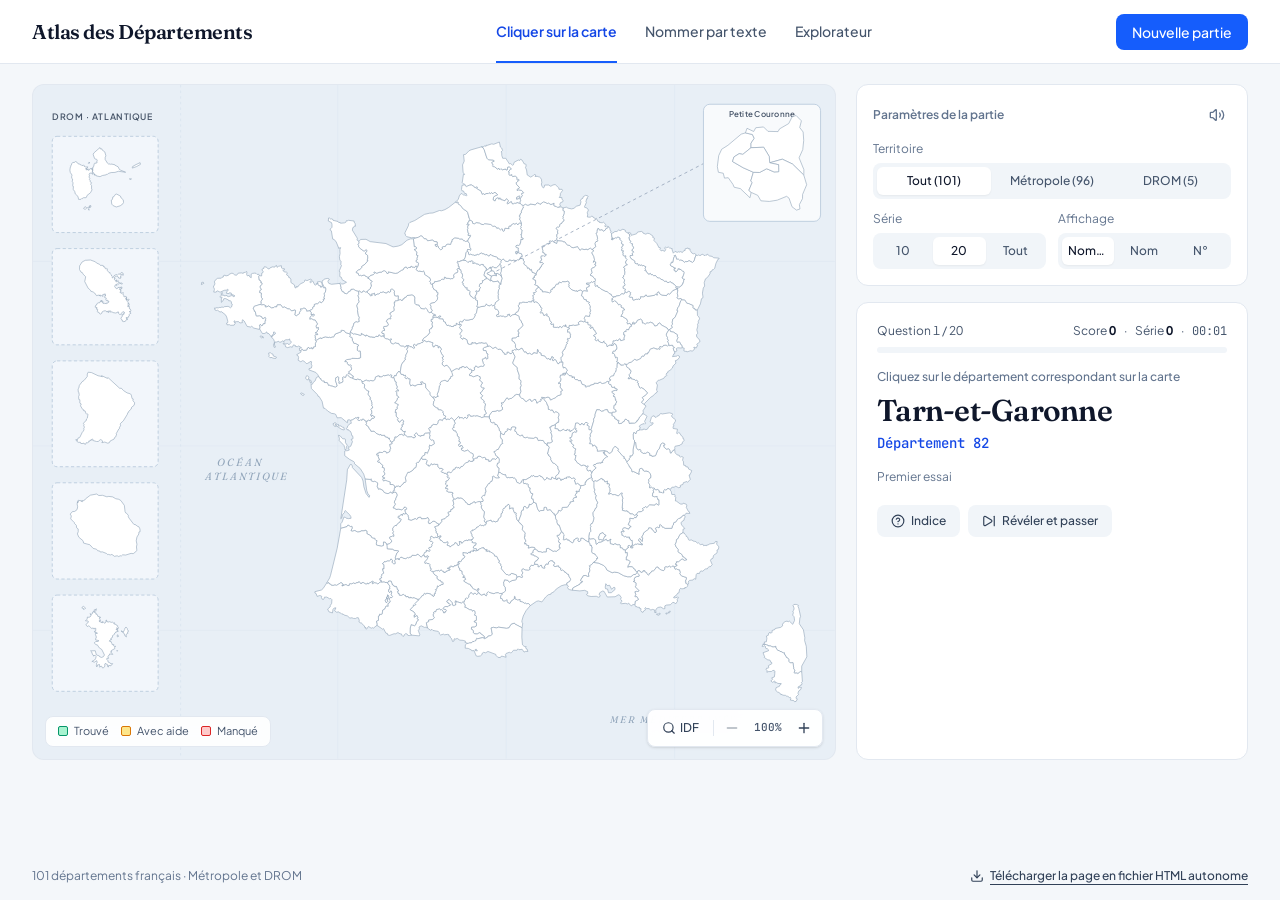
==== public/atlas-departements.html @ e650b1c8 "feat: initialize project structure and base app - Initialize Vite/React project with Tailwind CSS - " ====
<!doctype html>
<html lang="fr">
  <head>
    <meta charset="UTF-8" />
    <meta name="viewport" content="width=device-width, initial-scale=1.0" />
    <title>Atlas des Départements — Quiz géographique de France</title>
    <meta
      name="description"
      content="Apprenez et testez vos connaissances sur les 101 départements français (métropole et DROM) sur une carte interactive."
    />
    <meta property="og:title" content="Atlas des Départements — Quiz géographique de France" />
    <meta
      property="og:description"
      content="Apprenez et testez vos connaissances sur les 101 départements français (métropole et DROM) sur une carte interactive."
    />
    <meta property="og:type" content="website" />
    <meta name="twitter:card" content="summary_large_image" />
    <link rel="preconnect" href="https://fonts.googleapis.com" />
    <link rel="preconnect" href="https://fonts.gstatic.com" crossorigin />
    <link
      href="https://fonts.googleapis.com/css2?family=Fraunces:opsz,wght@9..144,500;9..144,600;9..144,700&family=JetBrains+Mono:wght@500;600&family=Plus+Jakarta+Sans:wght@400;500;600;700&display=swap"
      rel="stylesheet"
    />
    <script type="module" crossorigin>// \0rolldown/runtime.js
var __create = Object.create;
var __defProp = Object.defineProperty;
var __getOwnPropDesc = Object.getOwnPropertyDescriptor;
var __getOwnPropNames = Object.getOwnPropertyNames;
var __getProtoOf = Object.getPrototypeOf;
var __hasOwnProp = Object.prototype.hasOwnProperty;
var __commonJSMin = (cb, mod) => () => (mod || (cb((mod = { exports: {} }).exports, mod, mod.exports), cb = null), mod.exports);
var __copyProps = (to, from, except, desc) => {
	if (from && typeof from === "object" || typeof from === "function") for (var keys = __getOwnPropNames(from), i = 0, n = keys.length, key; i < n; i++) {
		key = keys[i];
		if (!__hasOwnProp.call(to, key) && key !== except) __defProp(to, key, {
			get: ((k) => from[k]).bind(null, key),
			enumerable: !(desc = __getOwnPropDesc(from, key)) || desc.enumerable
		});
	}
	return to;
};
var __toESM = (mod, isNodeMode, target) => (target = mod != null ? __create(__getProtoOf(mod)) : {}, __copyProps(isNodeMode || !mod || !mod.__esModule || !__hasOwnProp.call(mod, "default") ? __defProp(target, "default", {
	value: mod,
	enumerable: true
}) : target, mod));
// \0vite/modulepreload-polyfill.js
(function polyfill() {
	const relList = document.createElement("link").relList;
	if (relList && relList.supports && relList.supports("modulepreload")) return;
	for (const link of document.querySelectorAll("link[rel=\"modulepreload\"]")) processPreload(link);
	new MutationObserver((mutations) => {
		for (const mutation of mutations) {
			if (mutation.type !== "childList") continue;
			for (const node of mutation.addedNodes) if (node.tagName === "LINK" && node.rel === "modulepreload") processPreload(node);
		}
	}).observe(document, {
		childList: true,
		subtree: true
	});
	function getFetchOpts(link) {
		const fetchOpts = {};
		if (link.integrity) fetchOpts.integrity = link.integrity;
		if (link.referrerPolicy) fetchOpts.referrerPolicy = link.referrerPolicy;
		if (link.crossOrigin === "use-credentials") fetchOpts.credentials = "include";
		else if (link.crossOrigin === "anonymous") fetchOpts.credentials = "omit";
		else fetchOpts.credentials = "same-origin";
		return fetchOpts;
	}
	function processPreload(link) {
		if (link.ep) return;
		link.ep = true;
		const fetchOpts = getFetchOpts(link);
		fetch(link.href, fetchOpts);
	}
})();
// node_modules/scheduler/cjs/scheduler.production.js
/**
* @license React
* scheduler.production.js
*
* Copyright (c) Meta Platforms, Inc. and affiliates.
*
* This source code is licensed under the MIT license found in the
* LICENSE file in the root directory of this source tree.
*/
var require_scheduler_production = /* @__PURE__ */ __commonJSMin(((exports) => {
	function push(heap, node) {
		var index = heap.length;
		heap.push(node);
		a: for (; 0 < index;) {
			var parentIndex = index - 1 >>> 1, parent = heap[parentIndex];
			if (0 < compare(parent, node)) heap[parentIndex] = node, heap[index] = parent, index = parentIndex;
			else break a;
		}
	}
	function peek(heap) {
		return 0 === heap.length ? null : heap[0];
	}
	function pop(heap) {
		if (0 === heap.length) return null;
		var first = heap[0], last = heap.pop();
		if (last !== first) {
			heap[0] = last;
			a: for (var index = 0, length = heap.length, halfLength = length >>> 1; index < halfLength;) {
				var leftIndex = 2 * (index + 1) - 1, left = heap[leftIndex], rightIndex = leftIndex + 1, right = heap[rightIndex];
				if (0 > compare(left, last)) rightIndex < length && 0 > compare(right, left) ? (heap[index] = right, heap[rightIndex] = last, index = rightIndex) : (heap[index] = left, heap[leftIndex] = last, index = leftIndex);
				else if (rightIndex < length && 0 > compare(right, last)) heap[index] = right, heap[rightIndex] = last, index = rightIndex;
				else break a;
			}
		}
		return first;
	}
	function compare(a, b) {
		var diff = a.sortIndex - b.sortIndex;
		return 0 !== diff ? diff : a.id - b.id;
	}
	exports.unstable_now = void 0;
	if ("object" === typeof performance && "function" === typeof performance.now) {
		var localPerformance = performance;
		exports.unstable_now = function() {
			return localPerformance.now();
		};
	} else {
		var localDate = Date, initialTime = localDate.now();
		exports.unstable_now = function() {
			return localDate.now() - initialTime;
		};
	}
	var taskQueue = [];
	var timerQueue = [];
	var taskIdCounter = 1;
	var currentTask = null;
	var currentPriorityLevel = 3;
	var isPerformingWork = !1;
	var isHostCallbackScheduled = !1;
	var isHostTimeoutScheduled = !1;
	var needsPaint = !1;
	var localSetTimeout = "function" === typeof setTimeout ? setTimeout : null;
	var localClearTimeout = "function" === typeof clearTimeout ? clearTimeout : null;
	var localSetImmediate = "undefined" !== typeof setImmediate ? setImmediate : null;
	function advanceTimers(currentTime) {
		for (var timer = peek(timerQueue); null !== timer;) {
			if (null === timer.callback) pop(timerQueue);
			else if (timer.startTime <= currentTime) pop(timerQueue), timer.sortIndex = timer.expirationTime, push(taskQueue, timer);
			else break;
			timer = peek(timerQueue);
		}
	}
	function handleTimeout(currentTime) {
		isHostTimeoutScheduled = !1;
		advanceTimers(currentTime);
		if (!isHostCallbackScheduled) if (null !== peek(taskQueue)) isHostCallbackScheduled = !0, isMessageLoopRunning || (isMessageLoopRunning = !0, schedulePerformWorkUntilDeadline());
		else {
			var firstTimer = peek(timerQueue);
			null !== firstTimer && requestHostTimeout(handleTimeout, firstTimer.startTime - currentTime);
		}
	}
	var isMessageLoopRunning = !1;
	var taskTimeoutID = -1;
	var frameInterval = 5;
	var startTime = -1;
	function shouldYieldToHost() {
		return needsPaint ? !0 : exports.unstable_now() - startTime < frameInterval ? !1 : !0;
	}
	function performWorkUntilDeadline() {
		needsPaint = !1;
		if (isMessageLoopRunning) {
			var currentTime = exports.unstable_now();
			startTime = currentTime;
			var hasMoreWork = !0;
			try {
				a: {
					isHostCallbackScheduled = !1;
					isHostTimeoutScheduled && (isHostTimeoutScheduled = !1, localClearTimeout(taskTimeoutID), taskTimeoutID = -1);
					isPerformingWork = !0;
					var previousPriorityLevel = currentPriorityLevel;
					try {
						b: {
							advanceTimers(currentTime);
							for (currentTask = peek(taskQueue); null !== currentTask && !(currentTask.expirationTime > currentTime && shouldYieldToHost());) {
								var callback = currentTask.callback;
								if ("function" === typeof callback) {
									currentTask.callback = null;
									currentPriorityLevel = currentTask.priorityLevel;
									var continuationCallback = callback(currentTask.expirationTime <= currentTime);
									currentTime = exports.unstable_now();
									if ("function" === typeof continuationCallback) {
										currentTask.callback = continuationCallback;
										advanceTimers(currentTime);
										hasMoreWork = !0;
										break b;
									}
									currentTask === peek(taskQueue) && pop(taskQueue);
									advanceTimers(currentTime);
								} else pop(taskQueue);
								currentTask = peek(taskQueue);
							}
							if (null !== currentTask) hasMoreWork = !0;
							else {
								var firstTimer = peek(timerQueue);
								null !== firstTimer && requestHostTimeout(handleTimeout, firstTimer.startTime - currentTime);
								hasMoreWork = !1;
							}
						}
						break a;
					} finally {
						currentTask = null, currentPriorityLevel = previousPriorityLevel, isPerformingWork = !1;
					}
					hasMoreWork = void 0;
				}
			} finally {
				hasMoreWork ? schedulePerformWorkUntilDeadline() : isMessageLoopRunning = !1;
			}
		}
	}
	var schedulePerformWorkUntilDeadline;
	if ("function" === typeof localSetImmediate) schedulePerformWorkUntilDeadline = function() {
		localSetImmediate(performWorkUntilDeadline);
	};
	else if ("undefined" !== typeof MessageChannel) {
		var channel = new MessageChannel(), port = channel.port2;
		channel.port1.onmessage = performWorkUntilDeadline;
		schedulePerformWorkUntilDeadline = function() {
			port.postMessage(null);
		};
	} else schedulePerformWorkUntilDeadline = function() {
		localSetTimeout(performWorkUntilDeadline, 0);
	};
	function requestHostTimeout(callback, ms) {
		taskTimeoutID = localSetTimeout(function() {
			callback(exports.unstable_now());
		}, ms);
	}
	exports.unstable_IdlePriority = 5;
	exports.unstable_ImmediatePriority = 1;
	exports.unstable_LowPriority = 4;
	exports.unstable_NormalPriority = 3;
	exports.unstable_Profiling = null;
	exports.unstable_UserBlockingPriority = 2;
	exports.unstable_cancelCallback = function(task) {
		task.callback = null;
	};
	exports.unstable_forceFrameRate = function(fps) {
		0 > fps || 125 < fps ? console.error("forceFrameRate takes a positive int between 0 and 125, forcing frame rates higher than 125 fps is not supported") : frameInterval = 0 < fps ? Math.floor(1e3 / fps) : 5;
	};
	exports.unstable_getCurrentPriorityLevel = function() {
		return currentPriorityLevel;
	};
	exports.unstable_next = function(eventHandler) {
		switch (currentPriorityLevel) {
			case 1:
			case 2:
			case 3:
				var priorityLevel = 3;
				break;
			default: priorityLevel = currentPriorityLevel;
		}
		var previousPriorityLevel = currentPriorityLevel;
		currentPriorityLevel = priorityLevel;
		try {
			return eventHandler();
		} finally {
			currentPriorityLevel = previousPriorityLevel;
		}
	};
	exports.unstable_requestPaint = function() {
		needsPaint = !0;
	};
	exports.unstable_runWithPriority = function(priorityLevel, eventHandler) {
		switch (priorityLevel) {
			case 1:
			case 2:
			case 3:
			case 4:
			case 5: break;
			default: priorityLevel = 3;
		}
		var previousPriorityLevel = currentPriorityLevel;
		currentPriorityLevel = priorityLevel;
		try {
			return eventHandler();
		} finally {
			currentPriorityLevel = previousPriorityLevel;
		}
	};
	exports.unstable_scheduleCallback = function(priorityLevel, callback, options) {
		var currentTime = exports.unstable_now();
		"object" === typeof options && null !== options ? (options = options.delay, options = "number" === typeof options && 0 < options ? currentTime + options : currentTime) : options = currentTime;
		switch (priorityLevel) {
			case 1:
				var timeout = -1;
				break;
			case 2:
				timeout = 250;
				break;
			case 5:
				timeout = 1073741823;
				break;
			case 4:
				timeout = 1e4;
				break;
			default: timeout = 5e3;
		}
		timeout = options + timeout;
		priorityLevel = {
			id: taskIdCounter++,
			callback,
			priorityLevel,
			startTime: options,
			expirationTime: timeout,
			sortIndex: -1
		};
		options > currentTime ? (priorityLevel.sortIndex = options, push(timerQueue, priorityLevel), null === peek(taskQueue) && priorityLevel === peek(timerQueue) && (isHostTimeoutScheduled ? (localClearTimeout(taskTimeoutID), taskTimeoutID = -1) : isHostTimeoutScheduled = !0, requestHostTimeout(handleTimeout, options - currentTime))) : (priorityLevel.sortIndex = timeout, push(taskQueue, priorityLevel), isHostCallbackScheduled || isPerformingWork || (isHostCallbackScheduled = !0, isMessageLoopRunning || (isMessageLoopRunning = !0, schedulePerformWorkUntilDeadline())));
		return priorityLevel;
	};
	exports.unstable_shouldYield = shouldYieldToHost;
	exports.unstable_wrapCallback = function(callback) {
		var parentPriorityLevel = currentPriorityLevel;
		return function() {
			var previousPriorityLevel = currentPriorityLevel;
			currentPriorityLevel = parentPriorityLevel;
			try {
				return callback.apply(this, arguments);
			} finally {
				currentPriorityLevel = previousPriorityLevel;
			}
		};
	};
}));
// node_modules/scheduler/index.js
var require_scheduler = /* @__PURE__ */ __commonJSMin(((exports, module) => {
	module.exports = require_scheduler_production();
}));
// node_modules/react/cjs/react.production.js
/**
* @license React
* react.production.js
*
* Copyright (c) Meta Platforms, Inc. and affiliates.
*
* This source code is licensed under the MIT license found in the
* LICENSE file in the root directory of this source tree.
*/
var require_react_production = /* @__PURE__ */ __commonJSMin(((exports) => {
	var REACT_ELEMENT_TYPE = Symbol.for("react.transitional.element");
	var REACT_PORTAL_TYPE = Symbol.for("react.portal");
	var REACT_FRAGMENT_TYPE = Symbol.for("react.fragment");
	var REACT_STRICT_MODE_TYPE = Symbol.for("react.strict_mode");
	var REACT_PROFILER_TYPE = Symbol.for("react.profiler");
	var REACT_CONSUMER_TYPE = Symbol.for("react.consumer");
	var REACT_CONTEXT_TYPE = Symbol.for("react.context");
	var REACT_FORWARD_REF_TYPE = Symbol.for("react.forward_ref");
	var REACT_SUSPENSE_TYPE = Symbol.for("react.suspense");
	var REACT_MEMO_TYPE = Symbol.for("react.memo");
	var REACT_LAZY_TYPE = Symbol.for("react.lazy");
	var REACT_ACTIVITY_TYPE = Symbol.for("react.activity");
	var REACT_VIEW_TRANSITION_TYPE = Symbol.for("react.view_transition");
	var MAYBE_ITERATOR_SYMBOL = Symbol.iterator;
	function getIteratorFn(maybeIterable) {
		if (null === maybeIterable || "object" !== typeof maybeIterable) return null;
		maybeIterable = MAYBE_ITERATOR_SYMBOL && maybeIterable[MAYBE_ITERATOR_SYMBOL] || maybeIterable["@@iterator"];
		return "function" === typeof maybeIterable ? maybeIterable : null;
	}
	var ReactNoopUpdateQueue = {
		isMounted: function() {
			return !1;
		},
		enqueueForceUpdate: function() {},
		enqueueReplaceState: function() {},
		enqueueSetState: function() {}
	};
	var assign = Object.assign;
	var emptyObject = {};
	function Component(props, context, updater) {
		this.props = props;
		this.context = context;
		this.refs = emptyObject;
		this.updater = updater || ReactNoopUpdateQueue;
	}
	Component.prototype.isReactComponent = {};
	Component.prototype.setState = function(partialState, callback) {
		if ("object" !== typeof partialState && "function" !== typeof partialState && null != partialState) throw Error("takes an object of state variables to update or a function which returns an object of state variables.");
		this.updater.enqueueSetState(this, partialState, callback, "setState");
	};
	Component.prototype.forceUpdate = function(callback) {
		this.updater.enqueueForceUpdate(this, callback, "forceUpdate");
	};
	function ComponentDummy() {}
	ComponentDummy.prototype = Component.prototype;
	function PureComponent(props, context, updater) {
		this.props = props;
		this.context = context;
		this.refs = emptyObject;
		this.updater = updater || ReactNoopUpdateQueue;
	}
	var pureComponentPrototype = PureComponent.prototype = new ComponentDummy();
	pureComponentPrototype.constructor = PureComponent;
	assign(pureComponentPrototype, Component.prototype);
	pureComponentPrototype.isPureReactComponent = !0;
	var isArrayImpl = Array.isArray;
	function noop() {}
	var ReactSharedInternals = {
		H: null,
		A: null,
		T: null,
		S: null
	};
	var hasOwnProperty = Object.prototype.hasOwnProperty;
	function ReactElement(type, key, props) {
		var refProp = props.ref;
		return {
			$$typeof: REACT_ELEMENT_TYPE,
			type,
			key,
			ref: void 0 !== refProp ? refProp : null,
			props
		};
	}
	function cloneAndReplaceKey(oldElement, newKey) {
		return ReactElement(oldElement.type, newKey, oldElement.props);
	}
	function isValidElement(object) {
		return "object" === typeof object && null !== object && object.$$typeof === REACT_ELEMENT_TYPE;
	}
	function escape(key) {
		var escaperLookup = {
			"=": "=0",
			":": "=2"
		};
		return "$" + key.replace(/[=:]/g, function(match) {
			return escaperLookup[match];
		});
	}
	var userProvidedKeyEscapeRegex = /\/+/g;
	function getElementKey(element, index) {
		return "object" === typeof element && null !== element && null != element.key ? escape("" + element.key) : index.toString(36);
	}
	function resolveThenable(thenable) {
		switch (thenable.status) {
			case "fulfilled": return thenable.value;
			case "rejected": throw thenable.reason;
			default: switch ("string" === typeof thenable.status ? thenable.then(noop, noop) : (thenable.status = "pending", thenable.then(function(fulfilledValue) {
				"pending" === thenable.status && (thenable.status = "fulfilled", thenable.value = fulfilledValue);
			}, function(error) {
				"pending" === thenable.status && (thenable.status = "rejected", thenable.reason = error);
			})), thenable.status) {
				case "fulfilled": return thenable.value;
				case "rejected": throw thenable.reason;
			}
		}
		throw thenable;
	}
	function mapIntoArray(children, array, escapedPrefix, nameSoFar, callback) {
		var type = typeof children;
		if ("undefined" === type || "boolean" === type) children = null;
		var invokeCallback = !1;
		if (null === children) invokeCallback = !0;
		else switch (type) {
			case "bigint":
			case "string":
			case "number":
				invokeCallback = !0;
				break;
			case "object": switch (children.$$typeof) {
				case REACT_ELEMENT_TYPE:
				case REACT_PORTAL_TYPE:
					invokeCallback = !0;
					break;
				case REACT_LAZY_TYPE: return invokeCallback = children._init, mapIntoArray(invokeCallback(children._payload), array, escapedPrefix, nameSoFar, callback);
			}
		}
		if (invokeCallback) return callback = callback(children), invokeCallback = "" === nameSoFar ? "." + getElementKey(children, 0) : nameSoFar, isArrayImpl(callback) ? (escapedPrefix = "", null != invokeCallback && (escapedPrefix = invokeCallback.replace(userProvidedKeyEscapeRegex, "$&/") + "/"), mapIntoArray(callback, array, escapedPrefix, "", function(c) {
			return c;
		})) : null != callback && (isValidElement(callback) && (callback = cloneAndReplaceKey(callback, escapedPrefix + (null == callback.key || children && children.key === callback.key ? "" : ("" + callback.key).replace(userProvidedKeyEscapeRegex, "$&/") + "/") + invokeCallback)), array.push(callback)), 1;
		invokeCallback = 0;
		var nextNamePrefix = "" === nameSoFar ? "." : nameSoFar + ":";
		if (isArrayImpl(children)) for (var i = 0; i < children.length; i++) nameSoFar = children[i], type = nextNamePrefix + getElementKey(nameSoFar, i), invokeCallback += mapIntoArray(nameSoFar, array, escapedPrefix, type, callback);
		else if (i = getIteratorFn(children), "function" === typeof i) for (children = i.call(children), i = 0; !(nameSoFar = children.next()).done;) nameSoFar = nameSoFar.value, type = nextNamePrefix + getElementKey(nameSoFar, i++), invokeCallback += mapIntoArray(nameSoFar, array, escapedPrefix, type, callback);
		else if ("object" === type) {
			if ("function" === typeof children.then) return mapIntoArray(resolveThenable(children), array, escapedPrefix, nameSoFar, callback);
			array = String(children);
			throw Error("Objects are not valid as a React child (found: " + ("[object Object]" === array ? "object with keys {" + Object.keys(children).join(", ") + "}" : array) + "). If you meant to render a collection of children, use an array instead.");
		}
		return invokeCallback;
	}
	function mapChildren(children, func, context) {
		if (null == children) return children;
		var result = [], count = 0;
		mapIntoArray(children, result, "", "", function(child) {
			return func.call(context, child, count++);
		});
		return result;
	}
	function lazyInitializer(payload) {
		if (-1 === payload._status) {
			var ctor = payload._result, thenable = ctor();
			thenable.then(function(moduleObject) {
				if (0 === payload._status || -1 === payload._status) payload._status = 1, payload._result = moduleObject, void 0 === thenable.status && (thenable.status = "fulfilled", thenable.value = moduleObject);
			}, function(error) {
				if (0 === payload._status || -1 === payload._status) payload._status = 2, payload._result = error, void 0 === thenable.status && (thenable.status = "rejected", thenable.reason = error);
			});
			-1 === payload._status && (payload._status = 0, payload._result = thenable);
		}
		if (1 === payload._status) return payload._result.default;
		throw payload._result;
	}
	var reportGlobalError = "function" === typeof reportError ? reportError : function(error) {
		if ("object" === typeof window && "function" === typeof window.ErrorEvent) {
			var event = new window.ErrorEvent("error", {
				bubbles: !0,
				cancelable: !0,
				message: "object" === typeof error && null !== error && "string" === typeof error.message ? String(error.message) : String(error),
				error
			});
			if (!window.dispatchEvent(event)) return;
		} else if ("object" === typeof process && "function" === typeof process.emit) {
			process.emit("uncaughtException", error);
			return;
		}
		console.error(error);
	};
	function startTransition(scope) {
		var prevTransition = ReactSharedInternals.T, currentTransition = {};
		currentTransition.types = null !== prevTransition ? prevTransition.types : null;
		ReactSharedInternals.T = currentTransition;
		try {
			var returnValue = scope(), onStartTransitionFinish = ReactSharedInternals.S;
			null !== onStartTransitionFinish && onStartTransitionFinish(currentTransition, returnValue);
			"object" === typeof returnValue && null !== returnValue && "function" === typeof returnValue.then && returnValue.then(noop, reportGlobalError);
		} catch (error) {
			reportGlobalError(error);
		} finally {
			null !== prevTransition && null !== currentTransition.types && (prevTransition.types = currentTransition.types), ReactSharedInternals.T = prevTransition;
		}
	}
	function addTransitionType(type) {
		var transition = ReactSharedInternals.T;
		if (null !== transition) {
			var transitionTypes = transition.types;
			null === transitionTypes ? transition.types = [type] : -1 === transitionTypes.indexOf(type) && transitionTypes.push(type);
		} else startTransition(addTransitionType.bind(null, type));
	}
	var Children = {
		map: mapChildren,
		forEach: function(children, forEachFunc, forEachContext) {
			mapChildren(children, function() {
				forEachFunc.apply(this, arguments);
			}, forEachContext);
		},
		count: function(children) {
			var n = 0;
			mapChildren(children, function() {
				n++;
			});
			return n;
		},
		toArray: function(children) {
			return mapChildren(children, function(child) {
				return child;
			}) || [];
		},
		only: function(children) {
			if (!isValidElement(children)) throw Error("React.Children.only expected to receive a single React element child.");
			return children;
		}
	};
	exports.Activity = REACT_ACTIVITY_TYPE;
	exports.Children = Children;
	exports.Component = Component;
	exports.Fragment = REACT_FRAGMENT_TYPE;
	exports.Profiler = REACT_PROFILER_TYPE;
	exports.PureComponent = PureComponent;
	exports.StrictMode = REACT_STRICT_MODE_TYPE;
	exports.Suspense = REACT_SUSPENSE_TYPE;
	exports.ViewTransition = REACT_VIEW_TRANSITION_TYPE;
	exports.__CLIENT_INTERNALS_DO_NOT_USE_OR_WARN_USERS_THEY_CANNOT_UPGRADE = ReactSharedInternals;
	exports.__COMPILER_RUNTIME = {
		__proto__: null,
		c: function(size) {
			return ReactSharedInternals.H.useMemoCache(size);
		}
	};
	exports.addTransitionType = addTransitionType;
	exports.cache = function(fn) {
		return function() {
			return fn.apply(null, arguments);
		};
	};
	exports.cacheSignal = function() {
		return null;
	};
	exports.cloneElement = function(element, config, children) {
		if (null === element || void 0 === element) throw Error("The argument must be a React element, but you passed " + element + ".");
		var props = assign({}, element.props), key = element.key;
		if (null != config) for (propName in void 0 !== config.key && (key = "" + config.key), config) !hasOwnProperty.call(config, propName) || "key" === propName || "__self" === propName || "__source" === propName || "ref" === propName && void 0 === config.ref || (props[propName] = config[propName]);
		var propName = arguments.length - 2;
		if (1 === propName) props.children = children;
		else if (1 < propName) {
			for (var childArray = Array(propName), i = 0; i < propName; i++) childArray[i] = arguments[i + 2];
			props.children = childArray;
		}
		return ReactElement(element.type, key, props);
	};
	exports.createContext = function(defaultValue) {
		defaultValue = {
			$$typeof: REACT_CONTEXT_TYPE,
			_currentValue: defaultValue,
			_currentValue2: defaultValue,
			_threadCount: 0,
			Provider: null,
			Consumer: null
		};
		defaultValue.Provider = defaultValue;
		defaultValue.Consumer = {
			$$typeof: REACT_CONSUMER_TYPE,
			_context: defaultValue
		};
		return defaultValue;
	};
	exports.createElement = function(type, config, children) {
		var propName, props = {}, key = null;
		if (null != config) for (propName in void 0 !== config.key && (key = "" + config.key), config) hasOwnProperty.call(config, propName) && "key" !== propName && "__self" !== propName && "__source" !== propName && (props[propName] = config[propName]);
		var childrenLength = arguments.length - 2;
		if (1 === childrenLength) props.children = children;
		else if (1 < childrenLength) {
			for (var childArray = Array(childrenLength), i = 0; i < childrenLength; i++) childArray[i] = arguments[i + 2];
			props.children = childArray;
		}
		if (type && type.defaultProps) for (propName in childrenLength = type.defaultProps, childrenLength) void 0 === props[propName] && (props[propName] = childrenLength[propName]);
		return ReactElement(type, key, props);
	};
	exports.createRef = function() {
		return { current: null };
	};
	exports.forwardRef = function(render) {
		return {
			$$typeof: REACT_FORWARD_REF_TYPE,
			render
		};
	};
	exports.isValidElement = isValidElement;
	exports.lazy = function(ctor) {
		return {
			$$typeof: REACT_LAZY_TYPE,
			_payload: {
				_status: -1,
				_result: ctor
			},
			_init: lazyInitializer
		};
	};
	exports.memo = function(type, compare) {
		return {
			$$typeof: REACT_MEMO_TYPE,
			type,
			compare: void 0 === compare ? null : compare
		};
	};
	exports.startTransition = startTransition;
	exports.unstable_useCacheRefresh = function() {
		return ReactSharedInternals.H.useCacheRefresh();
	};
	exports.use = function(usable) {
		return ReactSharedInternals.H.use(usable);
	};
	exports.useActionState = function(action, initialState, permalink) {
		return ReactSharedInternals.H.useActionState(action, initialState, permalink);
	};
	exports.useCallback = function(callback, deps) {
		return ReactSharedInternals.H.useCallback(callback, deps);
	};
	exports.useContext = function(Context) {
		return ReactSharedInternals.H.useContext(Context);
	};
	exports.useDebugValue = function() {};
	exports.useDeferredValue = function(value, initialValue) {
		return ReactSharedInternals.H.useDeferredValue(value, initialValue);
	};
	exports.useEffect = function(create, deps) {
		return ReactSharedInternals.H.useEffect(create, deps);
	};
	exports.useEffectEvent = function(callback) {
		return ReactSharedInternals.H.useEffectEvent(callback);
	};
	exports.useId = function() {
		return ReactSharedInternals.H.useId();
	};
	exports.useImperativeHandle = function(ref, create, deps) {
		return ReactSharedInternals.H.useImperativeHandle(ref, create, deps);
	};
	exports.useInsertionEffect = function(create, deps) {
		return ReactSharedInternals.H.useInsertionEffect(create, deps);
	};
	exports.useLayoutEffect = function(create, deps) {
		return ReactSharedInternals.H.useLayoutEffect(create, deps);
	};
	exports.useMemo = function(create, deps) {
		return ReactSharedInternals.H.useMemo(create, deps);
	};
	exports.useOptimistic = function(passthrough, reducer) {
		return ReactSharedInternals.H.useOptimistic(passthrough, reducer);
	};
	exports.useReducer = function(reducer, initialArg, init) {
		return ReactSharedInternals.H.useReducer(reducer, initialArg, init);
	};
	exports.useRef = function(initialValue) {
		return ReactSharedInternals.H.useRef(initialValue);
	};
	exports.useState = function(initialState) {
		return ReactSharedInternals.H.useState(initialState);
	};
	exports.useSyncExternalStore = function(subscribe, getSnapshot, getServerSnapshot) {
		return ReactSharedInternals.H.useSyncExternalStore(subscribe, getSnapshot, getServerSnapshot);
	};
	exports.useTransition = function() {
		return ReactSharedInternals.H.useTransition();
	};
	exports.version = "19.3.1";
}));
// node_modules/react/index.js
var require_react = /* @__PURE__ */ __commonJSMin(((exports, module) => {
	module.exports = require_react_production();
}));
// node_modules/react-dom/cjs/react-dom.production.js
/**
* @license React
* react-dom.production.js
*
* Copyright (c) Meta Platforms, Inc. and affiliates.
*
* This source code is licensed under the MIT license found in the
* LICENSE file in the root directory of this source tree.
*/
var require_react_dom_production = /* @__PURE__ */ __commonJSMin(((exports) => {
	var React = require_react();
	function formatProdErrorMessage(code) {
		var url = "https://react.dev/errors/" + code;
		if (1 < arguments.length) {
			url += "?args[]=" + encodeURIComponent(arguments[1]);
			for (var i = 2; i < arguments.length; i++) url += "&args[]=" + encodeURIComponent(arguments[i]);
		}
		return "Minified React error #" + code + "; visit " + url + " for the full message or use the non-minified dev environment for full errors and additional helpful warnings.";
	}
	function noop() {}
	var Internals = {
		d: {
			f: noop,
			r: function() {
				throw Error(formatProdErrorMessage(522));
			},
			D: noop,
			C: noop,
			L: noop,
			m: noop,
			X: noop,
			S: noop,
			M: noop
		},
		p: 0,
		findDOMNode: null
	};
	var REACT_PORTAL_TYPE = Symbol.for("react.portal");
	var REACT_RECOVERABLE_TYPE = Symbol.for("react.recoverable");
	var REACT_OPTIMISTIC_KEY = Symbol.for("react.optimistic_key");
	function createPortal$1(children, containerInfo, implementation) {
		var key = 3 < arguments.length && void 0 !== arguments[3] ? arguments[3] : null;
		return {
			$$typeof: REACT_PORTAL_TYPE,
			key: null == key ? null : key === REACT_OPTIMISTIC_KEY ? REACT_OPTIMISTIC_KEY : "" + key,
			children,
			containerInfo,
			implementation
		};
	}
	var ReactSharedInternals = React.__CLIENT_INTERNALS_DO_NOT_USE_OR_WARN_USERS_THEY_CANNOT_UPGRADE;
	function getCrossOriginStringAs(as, input) {
		if ("font" === as) return "";
		if ("string" === typeof input) return "use-credentials" === input ? input : "";
	}
	exports.__DOM_INTERNALS_DO_NOT_USE_OR_WARN_USERS_THEY_CANNOT_UPGRADE = Internals;
	exports.browser = function(reason) {
		return {
			$$typeof: REACT_RECOVERABLE_TYPE,
			_reason: reason
		};
	};
	exports.createPortal = function(children, container) {
		var key = 2 < arguments.length && void 0 !== arguments[2] ? arguments[2] : null;
		if (!container || 1 !== container.nodeType && 9 !== container.nodeType && 11 !== container.nodeType) throw Error(formatProdErrorMessage(299));
		return createPortal$1(children, container, null, key);
	};
	exports.flushSync = function(fn) {
		var previousTransition = ReactSharedInternals.T, previousUpdatePriority = Internals.p;
		try {
			if (ReactSharedInternals.T = null, Internals.p = 2, fn) return fn();
		} finally {
			ReactSharedInternals.T = previousTransition, Internals.p = previousUpdatePriority, Internals.d.f();
		}
	};
	exports.preconnect = function(href, options) {
		"string" === typeof href && (options ? (options = options.crossOrigin, options = "string" === typeof options ? "use-credentials" === options ? options : "" : void 0) : options = null, Internals.d.C(href, options));
	};
	exports.prefetchDNS = function(href) {
		"string" === typeof href && Internals.d.D(href);
	};
	exports.preinit = function(href, options) {
		if ("string" === typeof href && options && "string" === typeof options.as) {
			var as = options.as, crossOrigin = getCrossOriginStringAs(as, options.crossOrigin), integrity = "string" === typeof options.integrity ? options.integrity : void 0, fetchPriority = "string" === typeof options.fetchPriority ? options.fetchPriority : void 0;
			"style" === as ? Internals.d.S(href, "string" === typeof options.precedence ? options.precedence : void 0, {
				crossOrigin,
				integrity,
				fetchPriority
			}) : "script" === as && Internals.d.X(href, {
				crossOrigin,
				integrity,
				fetchPriority,
				nonce: "string" === typeof options.nonce ? options.nonce : void 0
			});
		}
	};
	exports.preinitModule = function(href, options) {
		if ("string" === typeof href) if ("object" === typeof options && null !== options) {
			if (null == options.as || "script" === options.as) {
				var crossOrigin = getCrossOriginStringAs(options.as, options.crossOrigin);
				Internals.d.M(href, {
					crossOrigin,
					integrity: "string" === typeof options.integrity ? options.integrity : void 0,
					nonce: "string" === typeof options.nonce ? options.nonce : void 0,
					fetchPriority: "string" === typeof options.fetchPriority ? options.fetchPriority : void 0
				});
			}
		} else options ?? Internals.d.M(href);
	};
	exports.preload = function(href, options) {
		if ("string" === typeof href && "object" === typeof options && null !== options && "string" === typeof options.as) {
			var as = options.as, crossOrigin = getCrossOriginStringAs(as, options.crossOrigin);
			Internals.d.L(href, as, {
				crossOrigin,
				integrity: "string" === typeof options.integrity ? options.integrity : void 0,
				nonce: "string" === typeof options.nonce ? options.nonce : void 0,
				type: "string" === typeof options.type ? options.type : void 0,
				fetchPriority: "string" === typeof options.fetchPriority ? options.fetchPriority : void 0,
				referrerPolicy: "string" === typeof options.referrerPolicy ? options.referrerPolicy : void 0,
				imageSrcSet: "string" === typeof options.imageSrcSet ? options.imageSrcSet : void 0,
				imageSizes: "string" === typeof options.imageSizes ? options.imageSizes : void 0,
				media: "string" === typeof options.media ? options.media : void 0
			});
		}
	};
	exports.preloadModule = function(href, options) {
		if ("string" === typeof href) if (options) {
			var crossOrigin = getCrossOriginStringAs(options.as, options.crossOrigin);
			Internals.d.m(href, {
				as: "string" === typeof options.as && "script" !== options.as ? options.as : void 0,
				crossOrigin,
				integrity: "string" === typeof options.integrity ? options.integrity : void 0,
				nonce: "string" === typeof options.nonce ? options.nonce : void 0,
				fetchPriority: "string" === typeof options.fetchPriority ? options.fetchPriority : void 0
			});
		} else Internals.d.m(href);
	};
	exports.requestFormReset = function(form) {
		Internals.d.r(form);
	};
	exports.unstable_batchedUpdates = function(fn, a) {
		return fn(a);
	};
	exports.useFormState = function(action, initialState, permalink) {
		return ReactSharedInternals.H.useFormState(action, initialState, permalink);
	};
	exports.useFormStatus = function() {
		return ReactSharedInternals.H.useHostTransitionStatus();
	};
	exports.version = "19.3.1";
}));
// node_modules/react-dom/index.js
var require_react_dom = /* @__PURE__ */ __commonJSMin(((exports, module) => {
	function checkDCE() {
		if (typeof __REACT_DEVTOOLS_GLOBAL_HOOK__ === "undefined" || typeof __REACT_DEVTOOLS_GLOBAL_HOOK__.checkDCE !== "function") return;
		try {
			__REACT_DEVTOOLS_GLOBAL_HOOK__.checkDCE(checkDCE);
		} catch (err) {
			console.error(err);
		}
	}
	checkDCE();
	module.exports = require_react_dom_production();
}));
// node_modules/react-dom/cjs/react-dom-client.production.js
/**
* @license React
* react-dom-client.production.js
*
* Copyright (c) Meta Platforms, Inc. and affiliates.
*
* This source code is licensed under the MIT license found in the
* LICENSE file in the root directory of this source tree.
*/
var require_react_dom_client_production = /* @__PURE__ */ __commonJSMin(((exports) => {
	var Scheduler = require_scheduler();
	var React = require_react();
	var ReactDOM = require_react_dom();
	function formatProdErrorMessage(code) {
		var url = "https://react.dev/errors/" + code;
		if (1 < arguments.length) {
			url += "?args[]=" + encodeURIComponent(arguments[1]);
			for (var i = 2; i < arguments.length; i++) url += "&args[]=" + encodeURIComponent(arguments[i]);
		}
		return "Minified React error #" + code + "; visit " + url + " for the full message or use the non-minified dev environment for full errors and additional helpful warnings.";
	}
	function isValidContainer(node) {
		return !(!node || 1 !== node.nodeType && 9 !== node.nodeType && 11 !== node.nodeType);
	}
	function getNearestMountedFiber(fiber) {
		for (var node = fiber, nextNode = node; nextNode && !nextNode.alternate;) node = nextNode, 0 !== (node.flags & 4098) && (fiber = node.return), nextNode = node.return;
		for (; node.return;) node = node.return;
		return 3 === node.tag ? fiber : null;
	}
	function getSuspenseInstanceFromFiber(fiber) {
		if (13 === fiber.tag) {
			var suspenseState = fiber.memoizedState;
			null === suspenseState && (fiber = fiber.alternate, null !== fiber && (suspenseState = fiber.memoizedState));
			if (null !== suspenseState) return suspenseState.dehydrated;
		}
		return null;
	}
	function getActivityInstanceFromFiber(fiber) {
		if (31 === fiber.tag) {
			var activityState = fiber.memoizedState;
			null === activityState && (fiber = fiber.alternate, null !== fiber && (activityState = fiber.memoizedState));
			if (null !== activityState) return activityState.dehydrated;
		}
		return null;
	}
	function assertIsMounted(fiber) {
		if (getNearestMountedFiber(fiber) !== fiber) throw Error(formatProdErrorMessage(188));
	}
	function findCurrentFiberUsingSlowPath(fiber) {
		var alternate = fiber.alternate;
		if (!alternate) {
			alternate = getNearestMountedFiber(fiber);
			if (null === alternate) throw Error(formatProdErrorMessage(188));
			return alternate !== fiber ? null : fiber;
		}
		for (var a = fiber, b = alternate;;) {
			var parentA = a.return;
			if (null === parentA) break;
			var parentB = parentA.alternate;
			if (null === parentB) {
				b = parentA.return;
				if (null !== b) {
					a = b;
					continue;
				}
				break;
			}
			if (parentA.child === parentB.child) {
				for (parentB = parentA.child; parentB;) {
					if (parentB === a) return assertIsMounted(parentA), fiber;
					if (parentB === b) return assertIsMounted(parentA), alternate;
					parentB = parentB.sibling;
				}
				throw Error(formatProdErrorMessage(188));
			}
			if (a.return !== b.return) a = parentA, b = parentB;
			else {
				for (var didFindChild = !1, child$0 = parentA.child; child$0;) {
					if (child$0 === a) {
						didFindChild = !0;
						a = parentA;
						b = parentB;
						break;
					}
					if (child$0 === b) {
						didFindChild = !0;
						b = parentA;
						a = parentB;
						break;
					}
					child$0 = child$0.sibling;
				}
				if (!didFindChild) {
					for (child$0 = parentB.child; child$0;) {
						if (child$0 === a) {
							didFindChild = !0;
							a = parentB;
							b = parentA;
							break;
						}
						if (child$0 === b) {
							didFindChild = !0;
							b = parentB;
							a = parentA;
							break;
						}
						child$0 = child$0.sibling;
					}
					if (!didFindChild) throw Error(formatProdErrorMessage(189));
				}
			}
			if (a.alternate !== b) throw Error(formatProdErrorMessage(190));
		}
		if (3 !== a.tag) throw Error(formatProdErrorMessage(188));
		return a.stateNode.current === a ? fiber : alternate;
	}
	function findCurrentHostFiberImpl(node) {
		var tag = node.tag;
		if (5 === tag || 26 === tag || 27 === tag || 6 === tag) return node;
		for (node = node.child; null !== node;) {
			tag = findCurrentHostFiberImpl(node);
			if (null !== tag) return tag;
			node = node.sibling;
		}
		return null;
	}
	function traverseVisibleInstancesAndTextInstances(child, searchWithinHosts, fn, a, b, c) {
		for (; null !== child;) {
			if ((5 === child.tag || 27 === child.tag || 6 === child.tag) && fn(child, a, b, c) || (22 !== child.tag || null === child.memoizedState) && (searchWithinHosts || 5 !== child.tag && 27 !== child.tag) && traverseVisibleInstancesAndTextInstances(child.child, searchWithinHosts, fn, a, b, c)) return !0;
			child = child.sibling;
		}
		return !1;
	}
	function getFragmentParentInstanceOrContainerFiber(fiber) {
		for (fiber = fiber.return; null !== fiber;) {
			if (3 === fiber.tag || 5 === fiber.tag || 27 === fiber.tag) return fiber;
			fiber = fiber.return;
		}
		return null;
	}
	function fiberIsPortaledIntoHost(fiber) {
		var foundPortalParent = !1;
		for (fiber = fiber.return; null !== fiber;) {
			4 === fiber.tag && (foundPortalParent = !0);
			if (3 === fiber.tag || 5 === fiber.tag || 27 === fiber.tag) break;
			fiber = fiber.return;
		}
		return foundPortalParent;
	}
	function getFragmentInstanceOrTextInstanceSiblings(fiber) {
		var result = [null, null], parentHostFiber = getFragmentParentInstanceOrContainerFiber(fiber);
		if (null === parentHostFiber) return result;
		findFragmentInstanceOrTextInstanceSiblings(result, fiber, parentHostFiber.child, { foundSelf: !1 });
		return result;
	}
	function findFragmentInstanceOrTextInstanceSiblings(result, self, child, state) {
		for (; null !== child;) {
			if (child === self) state.foundSelf = !0;
			else if (5 === child.tag || 27 === child.tag || 6 === child.tag) {
				if (state.foundSelf) return result[1] = child, !0;
				result[0] = child;
			} else if ((22 !== child.tag || null === child.memoizedState) && findFragmentInstanceOrTextInstanceSiblings(result, self, child.child, state)) return !0;
			child = child.sibling;
		}
		return !1;
	}
	function getInstanceFromHostFiber(fiber) {
		switch (fiber.tag) {
			case 5:
			case 27:
			case 6: return fiber.stateNode;
			case 3: return fiber.stateNode.containerInfo;
			default: throw Error(formatProdErrorMessage(559));
		}
	}
	var searchTarget = null;
	var searchBoundary = null;
	function isFiberPrecedingCheck(child, target, boundary) {
		return child === boundary ? !0 : child === target ? (searchTarget = child, !0) : !1;
	}
	function isFiberFollowingCheck(child, target, boundary) {
		return child === boundary ? (searchBoundary = child, !1) : child === target ? (null !== searchBoundary && (searchTarget = child), !0) : !1;
	}
	function getParentForFragmentAncestors(inst) {
		if (null === inst) return null;
		do
			inst = null === inst ? null : inst.return;
		while (inst && 5 !== inst.tag && 27 !== inst.tag && 3 !== inst.tag);
		return inst ? inst : null;
	}
	function getLowestCommonAncestor(instA, instB, getParent) {
		for (var depthA = 0, tempA = instA; tempA; tempA = getParent(tempA)) depthA++;
		tempA = 0;
		for (var tempB = instB; tempB; tempB = getParent(tempB)) tempA++;
		for (; 0 < depthA - tempA;) instA = getParent(instA), depthA--;
		for (; 0 < tempA - depthA;) instB = getParent(instB), tempA--;
		for (; depthA--;) {
			if (instA === instB || null !== instB && instA === instB.alternate) return instA;
			instA = getParent(instA);
			instB = getParent(instB);
		}
		return null;
	}
	var assign = Object.assign;
	var REACT_LEGACY_ELEMENT_TYPE = Symbol.for("react.element");
	var REACT_ELEMENT_TYPE = Symbol.for("react.transitional.element");
	var REACT_PORTAL_TYPE = Symbol.for("react.portal");
	var REACT_FRAGMENT_TYPE = Symbol.for("react.fragment");
	var REACT_STRICT_MODE_TYPE = Symbol.for("react.strict_mode");
	var REACT_PROFILER_TYPE = Symbol.for("react.profiler");
	var REACT_CONSUMER_TYPE = Symbol.for("react.consumer");
	var REACT_CONTEXT_TYPE = Symbol.for("react.context");
	var REACT_FORWARD_REF_TYPE = Symbol.for("react.forward_ref");
	var REACT_SUSPENSE_TYPE = Symbol.for("react.suspense");
	var REACT_SUSPENSE_LIST_TYPE = Symbol.for("react.suspense_list");
	var REACT_MEMO_TYPE = Symbol.for("react.memo");
	var REACT_LAZY_TYPE = Symbol.for("react.lazy");
	var REACT_ACTIVITY_TYPE = Symbol.for("react.activity");
	var REACT_LEGACY_HIDDEN_TYPE = Symbol.for("react.legacy_hidden");
	var REACT_MEMO_CACHE_SENTINEL = Symbol.for("react.memo_cache_sentinel");
	var REACT_VIEW_TRANSITION_TYPE = Symbol.for("react.view_transition");
	var REACT_RECOVERABLE_TYPE = Symbol.for("react.recoverable");
	var MAYBE_ITERATOR_SYMBOL = Symbol.iterator;
	function getIteratorFn(maybeIterable) {
		if (null === maybeIterable || "object" !== typeof maybeIterable) return null;
		maybeIterable = MAYBE_ITERATOR_SYMBOL && maybeIterable[MAYBE_ITERATOR_SYMBOL] || maybeIterable["@@iterator"];
		return "function" === typeof maybeIterable ? maybeIterable : null;
	}
	var REACT_CLIENT_REFERENCE = Symbol.for("react.client.reference");
	function getComponentNameFromType(type) {
		if (null == type) return null;
		if ("function" === typeof type) return type.$$typeof === REACT_CLIENT_REFERENCE ? null : type.displayName || type.name || null;
		if ("string" === typeof type) return type;
		switch (type) {
			case REACT_FRAGMENT_TYPE: return "Fragment";
			case REACT_PROFILER_TYPE: return "Profiler";
			case REACT_STRICT_MODE_TYPE: return "StrictMode";
			case REACT_SUSPENSE_TYPE: return "Suspense";
			case REACT_SUSPENSE_LIST_TYPE: return "SuspenseList";
			case REACT_ACTIVITY_TYPE: return "Activity";
			case REACT_VIEW_TRANSITION_TYPE: return "ViewTransition";
		}
		if ("object" === typeof type) switch (type.$$typeof) {
			case REACT_PORTAL_TYPE: return "Portal";
			case REACT_CONTEXT_TYPE: return type.displayName || "Context";
			case REACT_CONSUMER_TYPE: return (type._context.displayName || "Context") + ".Consumer";
			case REACT_FORWARD_REF_TYPE:
				var innerType = type.render;
				type = type.displayName;
				type || (type = innerType.displayName || innerType.name || "", type = "" !== type ? "ForwardRef(" + type + ")" : "ForwardRef");
				return type;
			case REACT_MEMO_TYPE: return innerType = type.displayName || null, null !== innerType ? innerType : getComponentNameFromType(type.type) || "Memo";
			case REACT_LAZY_TYPE:
				innerType = type._payload;
				type = type._init;
				try {
					return getComponentNameFromType(type(innerType));
				} catch (x) {}
		}
		return null;
	}
	var isArrayImpl = Array.isArray;
	var ReactSharedInternals = React.__CLIENT_INTERNALS_DO_NOT_USE_OR_WARN_USERS_THEY_CANNOT_UPGRADE;
	var ReactDOMSharedInternals = ReactDOM.__DOM_INTERNALS_DO_NOT_USE_OR_WARN_USERS_THEY_CANNOT_UPGRADE;
	var sharedNotPendingObject = {
		pending: !1,
		data: null,
		method: null,
		action: null
	};
	var valueStack = [];
	var index = -1;
	function createCursor(defaultValue) {
		return { current: defaultValue };
	}
	function pop(cursor) {
		0 > index || (cursor.current = valueStack[index], valueStack[index] = null, index--);
	}
	function push(cursor, value) {
		index++;
		valueStack[index] = cursor.current;
		cursor.current = value;
	}
	var contextStackCursor = createCursor(null);
	var contextFiberStackCursor = createCursor(null);
	var rootInstanceStackCursor = createCursor(null);
	var hostTransitionProviderCursor = createCursor(null);
	function pushHostContainer(fiber, nextRootInstance) {
		push(rootInstanceStackCursor, nextRootInstance);
		push(contextFiberStackCursor, fiber);
		push(contextStackCursor, null);
		switch (nextRootInstance.nodeType) {
			case 9:
			case 11:
				fiber = (fiber = nextRootInstance.documentElement) ? (fiber = fiber.namespaceURI) ? getOwnHostContext(fiber) : 0 : 0;
				break;
			default: if (fiber = nextRootInstance.tagName, nextRootInstance = nextRootInstance.namespaceURI) nextRootInstance = getOwnHostContext(nextRootInstance), fiber = getChildHostContextProd(nextRootInstance, fiber);
			else switch (fiber) {
				case "svg":
					fiber = 1;
					break;
				case "math":
					fiber = 2;
					break;
				default: fiber = 0;
			}
		}
		pop(contextStackCursor);
		push(contextStackCursor, fiber);
	}
	function popHostContainer() {
		pop(contextStackCursor);
		pop(contextFiberStackCursor);
		pop(rootInstanceStackCursor);
	}
	function pushHostContext(fiber) {
		var stateHook = fiber.memoizedState;
		null !== stateHook && (HostTransitionContext._currentValue = stateHook.memoizedState, push(hostTransitionProviderCursor, fiber));
		stateHook = contextStackCursor.current;
		var JSCompiler_inline_result = getChildHostContextProd(stateHook, fiber.type);
		stateHook !== JSCompiler_inline_result && (push(contextFiberStackCursor, fiber), push(contextStackCursor, JSCompiler_inline_result));
	}
	function popHostContext(fiber) {
		contextFiberStackCursor.current === fiber && (pop(contextStackCursor), pop(contextFiberStackCursor));
		hostTransitionProviderCursor.current === fiber && (pop(hostTransitionProviderCursor), HostTransitionContext._currentValue = sharedNotPendingObject);
	}
	var prefix;
	var suffix;
	function describeBuiltInComponentFrame(name) {
		if (void 0 === prefix) try {
			throw Error();
		} catch (x) {
			var match = x.stack.trim().match(/\n( *(at )?)/);
			prefix = match && match[1] || "";
			suffix = -1 < x.stack.indexOf("\n    at") ? " (<anonymous>)" : -1 < x.stack.indexOf("@") ? "@unknown:0:0" : "";
		}
		return "\n" + prefix + name + suffix;
	}
	var reentry = !1;
	function describeNativeComponentFrame(fn, construct) {
		if (!fn || reentry) return "";
		reentry = !0;
		var previousPrepareStackTrace = Error.prepareStackTrace;
		Error.prepareStackTrace = void 0;
		try {
			var RunInRootFrame = { DetermineComponentFrameRoot: function() {
				try {
					if (construct) {
						var Fake = function() {
							throw Error();
						};
						Object.defineProperty(Fake.prototype, "props", { set: function() {
							throw Error();
						} });
						if ("object" === typeof Reflect && Reflect.construct) {
							try {
								Reflect.construct(Fake, []);
							} catch (x) {
								var control = x;
							}
							Reflect.construct(fn, [], Fake);
						} else {
							try {
								Fake.call();
							} catch (x$1) {
								control = x$1;
							}
							Fake = !1;
							try {
								var prevProps = Object.getOwnPropertyDescriptor(fn.prototype, "props");
								Object.defineProperty(fn.prototype, "props", {
									configurable: !0,
									set: function() {
										throw Error();
									}
								});
								Fake = !0;
								new fn();
							} finally {
								Fake && (void 0 !== prevProps ? Object.defineProperty(fn.prototype, "props", prevProps) : delete fn.prototype.props);
							}
						}
					} else {
						try {
							throw Error();
						} catch (x$2) {
							control = x$2;
						}
						(Fake = fn()) && "function" === typeof Fake.catch && Fake.catch(function() {});
					}
				} catch (sample) {
					if (sample && control && "string" === typeof sample.stack) return [sample.stack, control.stack];
				}
				return [null, null];
			} };
			RunInRootFrame.DetermineComponentFrameRoot.displayName = "DetermineComponentFrameRoot";
			var namePropDescriptor = Object.getOwnPropertyDescriptor(RunInRootFrame.DetermineComponentFrameRoot, "name");
			namePropDescriptor && namePropDescriptor.configurable && Object.defineProperty(RunInRootFrame.DetermineComponentFrameRoot, "name", { value: "DetermineComponentFrameRoot" });
			var _RunInRootFrame$Deter = RunInRootFrame.DetermineComponentFrameRoot(), sampleStack = _RunInRootFrame$Deter[0], controlStack = _RunInRootFrame$Deter[1];
			if (sampleStack && controlStack) {
				var sampleLines = sampleStack.split("\n"), controlLines = controlStack.split("\n");
				for (namePropDescriptor = RunInRootFrame = 0; RunInRootFrame < sampleLines.length && !sampleLines[RunInRootFrame].includes("DetermineComponentFrameRoot");) RunInRootFrame++;
				for (; namePropDescriptor < controlLines.length && !controlLines[namePropDescriptor].includes("DetermineComponentFrameRoot");) namePropDescriptor++;
				if (RunInRootFrame === sampleLines.length || namePropDescriptor === controlLines.length) for (RunInRootFrame = sampleLines.length - 1, namePropDescriptor = controlLines.length - 1; 1 <= RunInRootFrame && 0 <= namePropDescriptor && sampleLines[RunInRootFrame] !== controlLines[namePropDescriptor];) namePropDescriptor--;
				for (; 1 <= RunInRootFrame && 0 <= namePropDescriptor; RunInRootFrame--, namePropDescriptor--) if (sampleLines[RunInRootFrame] !== controlLines[namePropDescriptor]) {
					if (1 !== RunInRootFrame || 1 !== namePropDescriptor) do
						if (RunInRootFrame--, namePropDescriptor--, 0 > namePropDescriptor || sampleLines[RunInRootFrame] !== controlLines[namePropDescriptor]) {
							var frame = "\n" + sampleLines[RunInRootFrame].replace(" at new ", " at ");
							fn.displayName && frame.includes("<anonymous>") && (frame = frame.replace("<anonymous>", fn.displayName));
							return frame;
						}
					while (1 <= RunInRootFrame && 0 <= namePropDescriptor);
					break;
				}
			}
		} finally {
			reentry = !1, Error.prepareStackTrace = previousPrepareStackTrace;
		}
		return (previousPrepareStackTrace = fn ? fn.displayName || fn.name : "") ? describeBuiltInComponentFrame(previousPrepareStackTrace) : "";
	}
	function describeFiber(fiber, childFiber) {
		switch (fiber.tag) {
			case 26:
			case 27:
			case 5: return describeBuiltInComponentFrame(fiber.type);
			case 16: return describeBuiltInComponentFrame("Lazy");
			case 13: return fiber.child !== childFiber && null !== childFiber ? describeBuiltInComponentFrame("Suspense Fallback") : describeBuiltInComponentFrame("Suspense");
			case 19: return describeBuiltInComponentFrame("SuspenseList");
			case 0:
			case 15: return describeNativeComponentFrame(fiber.type, !1);
			case 11: return describeNativeComponentFrame(fiber.type.render, !1);
			case 1: return describeNativeComponentFrame(fiber.type, !0);
			case 31: return describeBuiltInComponentFrame("Activity");
			case 30: return describeBuiltInComponentFrame("ViewTransition");
			default: return "";
		}
	}
	function getStackByFiberInDevAndProd(workInProgress) {
		try {
			var info = "", previous = null;
			do
				info += describeFiber(workInProgress, previous), previous = workInProgress, workInProgress = workInProgress.return;
			while (workInProgress);
			return info;
		} catch (x) {
			return "\nError generating stack: " + x.message + "\n" + x.stack;
		}
	}
	var hasOwnProperty = Object.prototype.hasOwnProperty;
	var scheduleCallback$3 = Scheduler.unstable_scheduleCallback;
	var cancelCallback$1 = Scheduler.unstable_cancelCallback;
	var shouldYield = Scheduler.unstable_shouldYield;
	var requestPaint = Scheduler.unstable_requestPaint;
	var now = Scheduler.unstable_now;
	var getCurrentPriorityLevel = Scheduler.unstable_getCurrentPriorityLevel;
	var ImmediatePriority = Scheduler.unstable_ImmediatePriority;
	var UserBlockingPriority = Scheduler.unstable_UserBlockingPriority;
	var NormalPriority$1 = Scheduler.unstable_NormalPriority;
	var LowPriority = Scheduler.unstable_LowPriority;
	var IdlePriority = Scheduler.unstable_IdlePriority;
	var log$1 = Scheduler.log;
	var unstable_setDisableYieldValue = Scheduler.unstable_setDisableYieldValue;
	var rendererID = null;
	var injectedHook = null;
	function setIsStrictModeForDevtools(newIsStrictMode) {
		"function" === typeof log$1 && unstable_setDisableYieldValue(newIsStrictMode);
		if (injectedHook && "function" === typeof injectedHook.setStrictMode) try {
			injectedHook.setStrictMode(rendererID, newIsStrictMode);
		} catch (err) {}
	}
	var clz32 = Math.clz32 ? Math.clz32 : clz32Fallback;
	var log = Math.log;
	var LN2 = Math.LN2;
	function clz32Fallback(x) {
		x >>>= 0;
		return 0 === x ? 32 : 31 - (log(x) / LN2 | 0) | 0;
	}
	var nextTransitionUpdateLane = 256;
	var nextTransitionDeferredLane = 262144;
	var nextRetryLane = 4194304;
	function getHighestPriorityLanes(lanes) {
		var pendingSyncLanes = lanes & 42;
		if (0 !== pendingSyncLanes) return pendingSyncLanes;
		switch (lanes & -lanes) {
			case 1: return 1;
			case 2: return 2;
			case 4: return 4;
			case 8: return 8;
			case 16: return 16;
			case 32: return 32;
			case 64: return 64;
			case 128: return 128;
			case 256:
			case 512:
			case 1024:
			case 2048:
			case 4096:
			case 8192:
			case 16384:
			case 32768:
			case 65536:
			case 131072: return lanes & -lanes;
			case 262144:
			case 524288:
			case 1048576:
			case 2097152: return lanes & 3932160;
			case 4194304:
			case 8388608:
			case 16777216:
			case 33554432: return lanes & 62914560;
			case 67108864: return 67108864;
			case 134217728: return 134217728;
			case 268435456: return 268435456;
			case 536870912: return 536870912;
			case 1073741824: return 0;
			default: return lanes;
		}
	}
	function getNextLanes(root, wipLanes, rootHasPendingCommit) {
		var pendingLanes = root.pendingLanes;
		if (0 === pendingLanes) return 0;
		var nextLanes = 0, suspendedLanes = root.suspendedLanes, pingedLanes = root.pingedLanes;
		root = root.warmLanes;
		var nonIdlePendingLanes = pendingLanes & 134217727;
		0 !== nonIdlePendingLanes ? (pendingLanes = nonIdlePendingLanes & ~suspendedLanes, 0 !== pendingLanes ? nextLanes = getHighestPriorityLanes(pendingLanes) : (pingedLanes &= nonIdlePendingLanes, 0 !== pingedLanes ? nextLanes = getHighestPriorityLanes(pingedLanes) : rootHasPendingCommit || (rootHasPendingCommit = nonIdlePendingLanes & ~root, 0 !== rootHasPendingCommit && (nextLanes = getHighestPriorityLanes(rootHasPendingCommit))))) : (nonIdlePendingLanes = pendingLanes & ~suspendedLanes, 0 !== nonIdlePendingLanes ? nextLanes = getHighestPriorityLanes(nonIdlePendingLanes) : 0 !== pingedLanes ? nextLanes = getHighestPriorityLanes(pingedLanes) : rootHasPendingCommit || (rootHasPendingCommit = pendingLanes & ~root, 0 !== rootHasPendingCommit && (nextLanes = getHighestPriorityLanes(rootHasPendingCommit))));
		return 0 === nextLanes ? 0 : 0 !== wipLanes && wipLanes !== nextLanes && 0 === (wipLanes & suspendedLanes) && (suspendedLanes = nextLanes & -nextLanes, rootHasPendingCommit = wipLanes & -wipLanes, suspendedLanes >= rootHasPendingCommit || 32 === suspendedLanes && 0 !== (rootHasPendingCommit & 4194048)) ? wipLanes : nextLanes;
	}
	function checkIfRootIsPrerendering(root, renderLanes) {
		return 0 === (root.pendingLanes & ~(root.suspendedLanes & ~root.pingedLanes) & renderLanes);
	}
	function getEntangledLanes(root, renderLanes) {
		0 !== (renderLanes & 8) && (renderLanes |= renderLanes & 32);
		var allEntangledLanes = root.entangledLanes;
		if (0 !== allEntangledLanes) for (root = root.entanglements, allEntangledLanes &= renderLanes; 0 < allEntangledLanes;) {
			var index$4 = 31 - clz32(allEntangledLanes), lane = 1 << index$4;
			renderLanes |= root[index$4];
			allEntangledLanes &= ~lane;
		}
		return renderLanes;
	}
	function computeExpirationTime(lane, currentTime) {
		switch (lane) {
			case 1:
			case 2:
			case 4:
			case 8:
			case 64: return currentTime + 250;
			case 16:
			case 32:
			case 128:
			case 256:
			case 512:
			case 1024:
			case 2048:
			case 4096:
			case 8192:
			case 16384:
			case 32768:
			case 65536:
			case 131072:
			case 262144:
			case 524288:
			case 1048576:
			case 2097152: return currentTime + 5e3;
			case 4194304:
			case 8388608:
			case 16777216:
			case 33554432: return -1;
			case 67108864:
			case 134217728:
			case 268435456:
			case 536870912:
			case 1073741824: return -1;
			default: return -1;
		}
	}
	function claimNextRetryLane() {
		var lane = nextRetryLane;
		nextRetryLane <<= 1;
		0 === (nextRetryLane & 62914560) && (nextRetryLane = 4194304);
		return lane;
	}
	function createLaneMap(initial) {
		for (var laneMap = [], i = 0; 31 > i; i++) laneMap.push(initial);
		return laneMap;
	}
	function markRootUpdated$1(root, updateLane) {
		root.pendingLanes |= updateLane;
		268435456 !== updateLane && (root.suspendedLanes = 0, root.pingedLanes = 0, root.warmLanes = 0);
	}
	function markRootFinished(root, finishedLanes, remainingLanes, spawnedLane, updatedLanes, suspendedRetryLanes) {
		var previouslyPendingLanes = root.pendingLanes;
		root.pendingLanes = remainingLanes;
		root.suspendedLanes = 0;
		root.pingedLanes = 0;
		root.warmLanes = 0;
		root.expiredLanes &= remainingLanes;
		root.entangledLanes &= remainingLanes;
		root.errorRecoveryDisabledLanes &= remainingLanes;
		root.shellSuspendCounter = 0;
		var entanglements = root.entanglements, expirationTimes = root.expirationTimes, hiddenUpdates = root.hiddenUpdates;
		for (remainingLanes = previouslyPendingLanes & ~remainingLanes; 0 < remainingLanes;) {
			var index$7 = 31 - clz32(remainingLanes), lane = 1 << index$7;
			entanglements[index$7] = 0;
			expirationTimes[index$7] = -1;
			var hiddenUpdatesForLane = hiddenUpdates[index$7];
			if (null !== hiddenUpdatesForLane) for (hiddenUpdates[index$7] = null, index$7 = 0; index$7 < hiddenUpdatesForLane.length; index$7++) {
				var update = hiddenUpdatesForLane[index$7];
				null !== update && (update.lane &= -536870913);
			}
			remainingLanes &= ~lane;
		}
		0 !== spawnedLane && markSpawnedDeferredLane(root, spawnedLane, 0);
		0 !== suspendedRetryLanes && 0 === updatedLanes && 0 !== root.tag && (root.suspendedLanes |= suspendedRetryLanes & ~(previouslyPendingLanes & ~finishedLanes));
	}
	function markSpawnedDeferredLane(root, spawnedLane, entangledLanes) {
		root.pendingLanes |= spawnedLane;
		root.suspendedLanes &= ~spawnedLane;
		var spawnedLaneIndex = 31 - clz32(spawnedLane);
		root.entangledLanes |= spawnedLane;
		root.entanglements[spawnedLaneIndex] = root.entanglements[spawnedLaneIndex] | 1073741824 | entangledLanes & 261930;
	}
	function markRootEntangled(root, entangledLanes) {
		var rootEntangledLanes = root.entangledLanes |= entangledLanes;
		for (root = root.entanglements; rootEntangledLanes;) {
			var index$8 = 31 - clz32(rootEntangledLanes), lane = 1 << index$8;
			lane & entangledLanes | root[index$8] & entangledLanes && (root[index$8] |= entangledLanes);
			rootEntangledLanes &= ~lane;
		}
	}
	function getBumpedLaneForHydration(root, renderLanes) {
		var renderLane = renderLanes & -renderLanes;
		renderLane = 0 !== (renderLane & 42) ? 1 : getBumpedLaneForHydrationByLane(renderLane);
		return 0 !== (renderLane & (root.suspendedLanes | renderLanes)) ? 0 : renderLane;
	}
	function getBumpedLaneForHydrationByLane(lane) {
		switch (lane) {
			case 2:
				lane = 1;
				break;
			case 8:
				lane = 4;
				break;
			case 32:
				lane = 16;
				break;
			case 256:
			case 512:
			case 1024:
			case 2048:
			case 4096:
			case 8192:
			case 16384:
			case 32768:
			case 65536:
			case 131072:
			case 262144:
			case 524288:
			case 1048576:
			case 2097152:
			case 4194304:
			case 8388608:
			case 16777216:
			case 33554432:
				lane = 128;
				break;
			case 268435456:
				lane = 134217728;
				break;
			default: lane = 0;
		}
		return lane;
	}
	function lanesToEventPriority(lanes) {
		lanes &= -lanes;
		return 2 < lanes ? 8 < lanes ? 0 !== (lanes & 134217727) ? 32 : 268435456 : 8 : 2;
	}
	function resolveUpdatePriority() {
		var updatePriority = ReactDOMSharedInternals.p;
		if (0 !== updatePriority) return updatePriority;
		updatePriority = window.event;
		return void 0 === updatePriority ? 32 : getEventPriority(updatePriority.type);
	}
	function runWithPriority(priority, fn) {
		var previousPriority = ReactDOMSharedInternals.p;
		try {
			return ReactDOMSharedInternals.p = priority, fn();
		} finally {
			ReactDOMSharedInternals.p = previousPriority;
		}
	}
	var randomKey = Math.random().toString(36).slice(2);
	var internalInstanceKey = "__reactFiber$" + randomKey;
	var internalPropsKey = "__reactProps$" + randomKey;
	var internalContainerInstanceKey = "__reactContainer$" + randomKey;
	var internalEventHandlersKey = "__reactEvents$" + randomKey;
	var internalEventHandlerListenersKey = "__reactListeners$" + randomKey;
	var internalEventHandlesSetKey = "__reactHandles$" + randomKey;
	var internalRootNodeResourcesKey = "__reactResources$" + randomKey;
	var internalHoistableMarker = "__reactMarker$" + randomKey;
	var internalLoadPendingKey = "__reactLoad$" + randomKey;
	function detachDeletedInstance(node) {
		delete node[internalInstanceKey];
		delete node[internalPropsKey];
		delete node[internalEventHandlerListenersKey];
		delete node[internalEventHandlesSetKey];
	}
	function getClosestInstanceFromNode(targetNode) {
		var targetInst;
		if (targetInst = targetNode[internalInstanceKey]) return targetInst;
		for (var parentNode = targetNode.parentNode; parentNode;) {
			if (targetInst = parentNode[internalContainerInstanceKey] || parentNode[internalInstanceKey]) {
				parentNode = targetInst.alternate;
				if (null !== targetInst.child || null !== parentNode && null !== parentNode.child) for (targetNode = getParentHydrationBoundary(targetNode); null !== targetNode;) {
					if (parentNode = targetNode[internalInstanceKey]) return parentNode;
					targetNode = getParentHydrationBoundary(targetNode);
				}
				return targetInst;
			}
			targetNode = parentNode;
			parentNode = targetNode.parentNode;
		}
		return null;
	}
	function getInstanceFromNode(node) {
		if (node = node[internalInstanceKey] || node[internalContainerInstanceKey]) {
			var tag = node.tag;
			if (5 === tag || 6 === tag || 13 === tag || 31 === tag || 26 === tag || 27 === tag || 3 === tag) return node;
		}
		return null;
	}
	function getNodeFromInstance(inst) {
		var tag = inst.tag;
		if (5 === tag || 26 === tag || 27 === tag || 6 === tag) return inst.stateNode;
		throw Error(formatProdErrorMessage(33));
	}
	function getResourcesFromRoot(root) {
		var resources = root[internalRootNodeResourcesKey];
		resources || (resources = root[internalRootNodeResourcesKey] = {
			hoistableStyles: /* @__PURE__ */ new Map(),
			hoistableScripts: /* @__PURE__ */ new Map()
		});
		return resources;
	}
	function markNodeAsHoistable(node) {
		node[internalHoistableMarker] = !0;
	}
	function clearPendingLoadOnNode(node) {
		node[internalLoadPendingKey] = void 0;
	}
	var allNativeEvents = /* @__PURE__ */ new Set();
	var registrationNameDependencies = {};
	function registerTwoPhaseEvent(registrationName, dependencies) {
		registerDirectEvent(registrationName, dependencies);
		registerDirectEvent(registrationName + "Capture", dependencies);
	}
	function registerDirectEvent(registrationName, dependencies) {
		registrationNameDependencies[registrationName] = dependencies;
		for (registrationName = 0; registrationName < dependencies.length; registrationName++) allNativeEvents.add(dependencies[registrationName]);
	}
	var VALID_ATTRIBUTE_NAME_REGEX = RegExp("^[:A-Z_a-z\\u00C0-\\u00D6\\u00D8-\\u00F6\\u00F8-\\u02FF\\u0370-\\u037D\\u037F-\\u1FFF\\u200C-\\u200D\\u2070-\\u218F\\u2C00-\\u2FEF\\u3001-\\uD7FF\\uF900-\\uFDCF\\uFDF0-\\uFFFD][:A-Z_a-z\\u00C0-\\u00D6\\u00D8-\\u00F6\\u00F8-\\u02FF\\u0370-\\u037D\\u037F-\\u1FFF\\u200C-\\u200D\\u2070-\\u218F\\u2C00-\\u2FEF\\u3001-\\uD7FF\\uF900-\\uFDCF\\uFDF0-\\uFFFD\\-.0-9\\u00B7\\u0300-\\u036F\\u203F-\\u2040]*$");
	var illegalAttributeNameCache = {};
	var validatedAttributeNameCache = {};
	function isAttributeNameSafe(attributeName) {
		if (hasOwnProperty.call(validatedAttributeNameCache, attributeName)) return !0;
		if (hasOwnProperty.call(illegalAttributeNameCache, attributeName)) return !1;
		if (VALID_ATTRIBUTE_NAME_REGEX.test(attributeName)) return validatedAttributeNameCache[attributeName] = !0;
		illegalAttributeNameCache[attributeName] = !0;
		return !1;
	}
	var viewTransitionMutationContext = !1;
	function pushMutationContext() {
		var prev = viewTransitionMutationContext;
		viewTransitionMutationContext = !1;
		return prev;
	}
	function setValueForAttribute(node, name, value) {
		if (isAttributeNameSafe(name)) if (null === value) node.removeAttribute(name);
		else {
			switch (typeof value) {
				case "undefined":
				case "function":
				case "symbol":
					node.removeAttribute(name);
					return;
				case "boolean":
					var prefix$10 = name.toLowerCase().slice(0, 5);
					if ("data-" !== prefix$10 && "aria-" !== prefix$10) {
						node.removeAttribute(name);
						return;
					}
			}
			node.setAttribute(name, value);
		}
	}
	function setValueForKnownAttribute(node, name, value) {
		if (null === value) node.removeAttribute(name);
		else {
			switch (typeof value) {
				case "undefined":
				case "function":
				case "symbol":
				case "boolean":
					node.removeAttribute(name);
					return;
			}
			node.setAttribute(name, value);
		}
	}
	function setValueForNamespacedAttribute(node, namespace, name, value) {
		if (null === value) node.removeAttribute(name);
		else {
			switch (typeof value) {
				case "undefined":
				case "function":
				case "symbol":
				case "boolean":
					node.removeAttribute(name);
					return;
			}
			node.setAttributeNS(namespace, name, value);
		}
	}
	function getToStringValue(value) {
		switch (typeof value) {
			case "bigint":
			case "boolean":
			case "number":
			case "string":
			case "undefined": return value;
			case "object": return value;
			default: return "";
		}
	}
	function isCheckable(elem) {
		var type = elem.type;
		return (elem = elem.nodeName) && "input" === elem.toLowerCase() && ("checkbox" === type || "radio" === type);
	}
	function trackValueOnNode(node, valueField, currentValue) {
		var descriptor = Object.getOwnPropertyDescriptor(node.constructor.prototype, valueField);
		if (!node.hasOwnProperty(valueField) && "undefined" !== typeof descriptor && "function" === typeof descriptor.get && "function" === typeof descriptor.set) {
			var get = descriptor.get, set = descriptor.set;
			Object.defineProperty(node, valueField, {
				configurable: !0,
				get: function() {
					return get.call(this);
				},
				set: function(value) {
					currentValue = "" + value;
					set.call(this, value);
				}
			});
			Object.defineProperty(node, valueField, { enumerable: descriptor.enumerable });
			return {
				getValue: function() {
					return currentValue;
				},
				setValue: function(value) {
					currentValue = "" + value;
				},
				stopTracking: function() {
					node._valueTracker = null;
					delete node[valueField];
				}
			};
		}
	}
	function track(node) {
		if (!node._valueTracker) {
			var valueField = isCheckable(node) ? "checked" : "value";
			node._valueTracker = trackValueOnNode(node, valueField, "" + node[valueField]);
		}
	}
	function updateValueIfChanged(node) {
		if (!node) return !1;
		var tracker = node._valueTracker;
		if (!tracker) return !0;
		var lastValue = tracker.getValue();
		var value = "";
		node && (value = isCheckable(node) ? node.checked ? "true" : "false" : node.value);
		node = value;
		return node !== lastValue ? (tracker.setValue(node), !0) : !1;
	}
	var escapeSelectorAttributeValueInsideDoubleQuotesRegex = /[\n"\\]/g;
	function escapeSelectorAttributeValueInsideDoubleQuotes(value) {
		return value.replace(escapeSelectorAttributeValueInsideDoubleQuotesRegex, function(ch) {
			return "\\" + ch.charCodeAt(0).toString(16) + " ";
		});
	}
	function updateInput(element, value, defaultValue, lastDefaultValue, checked, defaultChecked, type, name) {
		element.name = "";
		null != type && "function" !== typeof type && "symbol" !== typeof type && "boolean" !== typeof type ? element.type = type : element.removeAttribute("type");
		if (null != value) if ("number" === type) {
			if (0 === value && "" === element.value || element.value != value) element.value = "" + getToStringValue(value);
		} else element.value !== "" + getToStringValue(value) && (element.value = "" + getToStringValue(value));
		else "submit" !== type && "reset" !== type || element.removeAttribute("value");
		null != value ? "number" === type && element.value == value ? setDefaultValue(element, getToStringValue(element.value)) : setDefaultValue(element, getToStringValue(value)) : null != defaultValue ? setDefaultValue(element, getToStringValue(defaultValue)) : null != lastDefaultValue && element.removeAttribute("value");
		null == checked && null != defaultChecked && (element.defaultChecked = !!defaultChecked);
		null != checked && (element.checked = checked && "function" !== typeof checked && "symbol" !== typeof checked);
		null != name && "function" !== typeof name && "symbol" !== typeof name && "boolean" !== typeof name ? element.name = "" + getToStringValue(name) : element.removeAttribute("name");
	}
	function initInput(element, value, defaultValue, checked, defaultChecked, type, name, isHydrating) {
		null != type && "function" !== typeof type && "symbol" !== typeof type && "boolean" !== typeof type && (element.type = type);
		if (null != value || null != defaultValue) {
			if (!("submit" !== type && "reset" !== type || void 0 !== value && null !== value)) {
				track(element);
				return;
			}
			defaultValue = null != defaultValue ? "" + getToStringValue(defaultValue) : "";
			value = null != value ? "" + getToStringValue(value) : defaultValue;
			isHydrating || value === element.value || (element.value = value);
			element.defaultValue = value;
		}
		checked = null != checked ? checked : defaultChecked;
		checked = "function" !== typeof checked && "symbol" !== typeof checked && !!checked;
		element.checked = isHydrating ? element.checked : !!checked;
		element.defaultChecked = !!checked;
		null != name && "function" !== typeof name && "symbol" !== typeof name && "boolean" !== typeof name && (element.name = name);
		track(element);
	}
	function setDefaultValue(node, value) {
		node.defaultValue !== "" + value && (node.defaultValue = "" + value);
	}
	function updateOptions(node, multiple, propValue, setDefaultSelected) {
		node = node.options;
		if (multiple) {
			multiple = {};
			for (var i = 0; i < propValue.length; i++) multiple["$" + propValue[i]] = !0;
			for (propValue = 0; propValue < node.length; propValue++) i = multiple.hasOwnProperty("$" + node[propValue].value), node[propValue].selected !== i && (node[propValue].selected = i), i && setDefaultSelected && (node[propValue].defaultSelected = !0);
		} else {
			propValue = "" + getToStringValue(propValue);
			multiple = null;
			for (i = 0; i < node.length; i++) {
				if (node[i].value === propValue) {
					node[i].selected = !0;
					setDefaultSelected && (node[i].defaultSelected = !0);
					return;
				}
				null !== multiple || node[i].disabled || (multiple = node[i]);
			}
			null !== multiple && (multiple.selected = !0);
		}
	}
	function updateTextarea(element, value, defaultValue) {
		if (null != value && (value = "" + getToStringValue(value), value !== element.value && (element.value = value), null == defaultValue)) {
			element.defaultValue !== value && (element.defaultValue = value);
			return;
		}
		element.defaultValue = null != defaultValue ? "" + getToStringValue(defaultValue) : "";
	}
	function initTextarea(element, value, defaultValue, children) {
		if (null == value) {
			if (null != children) {
				if (null != defaultValue) throw Error(formatProdErrorMessage(92));
				if (isArrayImpl(children)) {
					if (1 < children.length) throw Error(formatProdErrorMessage(93));
					children = children[0];
				}
				defaultValue = children;
			}
			defaultValue ??= "";
			value = defaultValue;
		}
		defaultValue = getToStringValue(value);
		element.defaultValue = defaultValue;
		children = element.textContent;
		children === defaultValue && "" !== children && null !== children && (element.value = children);
		track(element);
	}
	function setTextContent(node, text) {
		if (text) {
			var firstChild = node.firstChild;
			if (firstChild && firstChild === node.lastChild && 3 === firstChild.nodeType) {
				firstChild.nodeValue = text;
				return;
			}
		}
		node.textContent = text;
	}
	var unitlessNumbers = new Set("animationIterationCount aspectRatio borderImageOutset borderImageSlice borderImageWidth boxFlex boxFlexGroup boxOrdinalGroup columnCount columns flex flexGrow flexPositive flexShrink flexNegative flexOrder gridArea gridRow gridRowEnd gridRowSpan gridRowStart gridColumn gridColumnEnd gridColumnSpan gridColumnStart fontWeight lineClamp lineHeight opacity order orphans scale tabSize widows zIndex zoom fillOpacity floodOpacity stopOpacity strokeDasharray strokeDashoffset strokeMiterlimit strokeOpacity strokeWidth MozAnimationIterationCount MozBoxFlex MozBoxFlexGroup MozLineClamp msAnimationIterationCount msFlex msZoom msFlexGrow msFlexNegative msFlexOrder msFlexPositive msFlexShrink msGridColumn msGridColumnSpan msGridRow msGridRowSpan WebkitAnimationIterationCount WebkitBoxFlex WebKitBoxFlexGroup WebkitBoxOrdinalGroup WebkitColumnCount WebkitColumns WebkitFlex WebkitFlexGrow WebkitFlexPositive WebkitFlexShrink WebkitLineClamp".split(" "));
	function setValueForStyle(style, styleName, value) {
		var isCustomProperty = 0 === styleName.indexOf("--");
		null == value || "boolean" === typeof value || "" === value ? isCustomProperty ? style.setProperty(styleName, "") : "float" === styleName ? style.cssFloat = "" : style[styleName] = "" : isCustomProperty ? style.setProperty(styleName, value) : "number" !== typeof value || 0 === value || unitlessNumbers.has(styleName) ? "float" === styleName ? style.cssFloat = value : style[styleName] = ("" + value).trim() : style[styleName] = value + "px";
	}
	function setValueForStyles(node, styles, prevStyles) {
		if (null != styles && "object" !== typeof styles) throw Error(formatProdErrorMessage(62));
		node = node.style;
		if (null != prevStyles) {
			for (var styleName in prevStyles) !prevStyles.hasOwnProperty(styleName) || null != styles && styles.hasOwnProperty(styleName) || (0 === styleName.indexOf("--") ? node.setProperty(styleName, "") : "float" === styleName ? node.cssFloat = "" : node[styleName] = "", viewTransitionMutationContext = !0);
			for (var styleName$16 in styles) styleName = styles[styleName$16], styles.hasOwnProperty(styleName$16) && prevStyles[styleName$16] !== styleName && (setValueForStyle(node, styleName$16, styleName), viewTransitionMutationContext = !0);
		} else for (var styleName$17 in styles) styles.hasOwnProperty(styleName$17) && setValueForStyle(node, styleName$17, styles[styleName$17]);
	}
	function isCustomElement(tagName) {
		if (-1 === tagName.indexOf("-")) return !1;
		switch (tagName) {
			case "annotation-xml":
			case "color-profile":
			case "font-face":
			case "font-face-src":
			case "font-face-uri":
			case "font-face-format":
			case "font-face-name":
			case "missing-glyph": return !1;
			default: return !0;
		}
	}
	var aliases = /* @__PURE__ */ new Map([
		["acceptCharset", "accept-charset"],
		["htmlFor", "for"],
		["httpEquiv", "http-equiv"],
		["crossOrigin", "crossorigin"],
		["accentHeight", "accent-height"],
		["alignmentBaseline", "alignment-baseline"],
		["arabicForm", "arabic-form"],
		["baselineShift", "baseline-shift"],
		["capHeight", "cap-height"],
		["clipPath", "clip-path"],
		["clipRule", "clip-rule"],
		["colorInterpolation", "color-interpolation"],
		["colorInterpolationFilters", "color-interpolation-filters"],
		["colorProfile", "color-profile"],
		["colorRendering", "color-rendering"],
		["dominantBaseline", "dominant-baseline"],
		["enableBackground", "enable-background"],
		["fillOpacity", "fill-opacity"],
		["fillRule", "fill-rule"],
		["floodColor", "flood-color"],
		["floodOpacity", "flood-opacity"],
		["fontFamily", "font-family"],
		["fontSize", "font-size"],
		["fontSizeAdjust", "font-size-adjust"],
		["fontStretch", "font-stretch"],
		["fontStyle", "font-style"],
		["fontVariant", "font-variant"],
		["fontWeight", "font-weight"],
		["glyphName", "glyph-name"],
		["glyphOrientationHorizontal", "glyph-orientation-horizontal"],
		["glyphOrientationVertical", "glyph-orientation-vertical"],
		["horizAdvX", "horiz-adv-x"],
		["horizOriginX", "horiz-origin-x"],
		["imageRendering", "image-rendering"],
		["letterSpacing", "letter-spacing"],
		["lightingColor", "lighting-color"],
		["markerEnd", "marker-end"],
		["markerMid", "marker-mid"],
		["markerStart", "marker-start"],
		["maskType", "mask-type"],
		["overlinePosition", "overline-position"],
		["overlineThickness", "overline-thickness"],
		["paintOrder", "paint-order"],
		["panose-1", "panose-1"],
		["pointerEvents", "pointer-events"],
		["renderingIntent", "rendering-intent"],
		["shapeRendering", "shape-rendering"],
		["stopColor", "stop-color"],
		["stopOpacity", "stop-opacity"],
		["strikethroughPosition", "strikethrough-position"],
		["strikethroughThickness", "strikethrough-thickness"],
		["strokeDasharray", "stroke-dasharray"],
		["strokeDashoffset", "stroke-dashoffset"],
		["strokeLinecap", "stroke-linecap"],
		["strokeLinejoin", "stroke-linejoin"],
		["strokeMiterlimit", "stroke-miterlimit"],
		["strokeOpacity", "stroke-opacity"],
		["strokeWidth", "stroke-width"],
		["textAnchor", "text-anchor"],
		["textDecoration", "text-decoration"],
		["textRendering", "text-rendering"],
		["transformOrigin", "transform-origin"],
		["underlinePosition", "underline-position"],
		["underlineThickness", "underline-thickness"],
		["unicodeBidi", "unicode-bidi"],
		["unicodeRange", "unicode-range"],
		["unitsPerEm", "units-per-em"],
		["vAlphabetic", "v-alphabetic"],
		["vHanging", "v-hanging"],
		["vIdeographic", "v-ideographic"],
		["vMathematical", "v-mathematical"],
		["vectorEffect", "vector-effect"],
		["vertAdvY", "vert-adv-y"],
		["vertOriginX", "vert-origin-x"],
		["vertOriginY", "vert-origin-y"],
		["wordSpacing", "word-spacing"],
		["writingMode", "writing-mode"],
		["xmlnsXlink", "xmlns:xlink"],
		["xHeight", "x-height"]
	]);
	var isJavaScriptProtocol = /^[\u0000-\u001F ]*j[\r\n\t]*a[\r\n\t]*v[\r\n\t]*a[\r\n\t]*s[\r\n\t]*c[\r\n\t]*r[\r\n\t]*i[\r\n\t]*p[\r\n\t]*t[\r\n\t]*:/i;
	function sanitizeURL(url) {
		return isJavaScriptProtocol.test("" + url) ? "javascript:throw new Error('React has blocked a javascript: URL as a security precaution.')" : url;
	}
	function noop$1() {}
	var currentReplayingEvent = null;
	function getEventTarget(nativeEvent) {
		nativeEvent = nativeEvent.target || nativeEvent.srcElement || window;
		nativeEvent.correspondingUseElement && (nativeEvent = nativeEvent.correspondingUseElement);
		return 3 === nativeEvent.nodeType ? nativeEvent.parentNode : nativeEvent;
	}
	var restoreTarget = null;
	var restoreQueue = null;
	function restoreStateOfTarget(target) {
		var internalInstance = getInstanceFromNode(target);
		if (internalInstance && (target = internalInstance.stateNode)) {
			var props = target[internalPropsKey] || null;
			a: switch (target = internalInstance.stateNode, internalInstance.type) {
				case "input":
					updateInput(target, props.value, props.defaultValue, props.defaultValue, props.checked, props.defaultChecked, props.type, props.name);
					internalInstance = props.name;
					if ("radio" === props.type && null != internalInstance) {
						for (props = target; props.parentNode;) props = props.parentNode;
						props = props.querySelectorAll("input[name=\"" + escapeSelectorAttributeValueInsideDoubleQuotes("" + internalInstance) + "\"][type=\"radio\"]");
						for (internalInstance = 0; internalInstance < props.length; internalInstance++) {
							var otherNode = props[internalInstance];
							if (otherNode !== target && otherNode.form === target.form) {
								var otherProps = otherNode[internalPropsKey] || null;
								if (!otherProps) throw Error(formatProdErrorMessage(90));
								updateInput(otherNode, otherProps.value, otherProps.defaultValue, otherProps.defaultValue, otherProps.checked, otherProps.defaultChecked, otherProps.type, otherProps.name);
							}
						}
						for (internalInstance = 0; internalInstance < props.length; internalInstance++) otherNode = props[internalInstance], otherNode.form === target.form && updateValueIfChanged(otherNode);
					}
					break a;
				case "textarea":
					updateTextarea(target, props.value, props.defaultValue);
					break a;
				case "select": internalInstance = props.value, null != internalInstance && updateOptions(target, !!props.multiple, internalInstance, !1);
			}
		}
	}
	var isInsideEventHandler = !1;
	function batchedUpdates$1(fn, a, b) {
		if (isInsideEventHandler) return fn(a, b);
		isInsideEventHandler = !0;
		try {
			return fn(a);
		} finally {
			if (isInsideEventHandler = !1, null !== restoreTarget || null !== restoreQueue) {
				if (flushSyncWork$1(), restoreTarget && (a = restoreTarget, fn = restoreQueue, restoreQueue = restoreTarget = null, restoreStateOfTarget(a), fn)) for (a = 0; a < fn.length; a++) restoreStateOfTarget(fn[a]);
			}
		}
	}
	function getListener(inst, registrationName) {
		var stateNode = inst.stateNode;
		if (null === stateNode) return null;
		var props = stateNode[internalPropsKey] || null;
		if (null === props) return null;
		stateNode = props[registrationName];
		a: switch (registrationName) {
			case "onClick":
			case "onClickCapture":
			case "onDoubleClick":
			case "onDoubleClickCapture":
			case "onMouseDown":
			case "onMouseDownCapture":
			case "onMouseMove":
			case "onMouseMoveCapture":
			case "onMouseUp":
			case "onMouseUpCapture":
			case "onMouseEnter":
				(props = !props.disabled) || (inst = inst.type, props = !("button" === inst || "input" === inst || "select" === inst || "textarea" === inst));
				inst = !props;
				break a;
			default: inst = !1;
		}
		if (inst) return null;
		if (stateNode && "function" !== typeof stateNode) throw Error(formatProdErrorMessage(231, registrationName, typeof stateNode));
		return stateNode;
	}
	var canUseDOM = !("undefined" === typeof window || "undefined" === typeof window.document || "undefined" === typeof window.document.createElement);
	var passiveBrowserEventsSupported = !1;
	if (canUseDOM) try {
		var options = {};
		Object.defineProperty(options, "passive", { get: function() {
			passiveBrowserEventsSupported = !0;
		} });
		window.addEventListener("test", options, options);
		window.removeEventListener("test", options, options);
	} catch (e) {
		passiveBrowserEventsSupported = !1;
	}
	var root = null;
	var startText = null;
	var fallbackText = null;
	function getData() {
		if (fallbackText) return fallbackText;
		var start, startValue = startText, startLength = startValue.length, end, endValue = "value" in root ? root.value : root.textContent, endLength = endValue.length;
		for (start = 0; start < startLength && startValue[start] === endValue[start]; start++);
		var minEnd = startLength - start;
		for (end = 1; end <= minEnd && startValue[startLength - end] === endValue[endLength - end]; end++);
		return fallbackText = endValue.slice(start, 1 < end ? 1 - end : void 0);
	}
	function getEventCharCode(nativeEvent) {
		var keyCode = nativeEvent.keyCode;
		"charCode" in nativeEvent ? (nativeEvent = nativeEvent.charCode, 0 === nativeEvent && 13 === keyCode && (nativeEvent = 13)) : nativeEvent = keyCode;
		10 === nativeEvent && (nativeEvent = 13);
		return 32 <= nativeEvent || 13 === nativeEvent ? nativeEvent : 0;
	}
	function functionThatReturnsTrue() {
		return !0;
	}
	function functionThatReturnsFalse() {
		return !1;
	}
	function createSyntheticEvent(Interface) {
		function SyntheticBaseEvent(reactName, reactEventType, targetInst, nativeEvent, nativeEventTarget) {
			this._reactName = reactName;
			this._targetInst = targetInst;
			this.type = reactEventType;
			this.nativeEvent = nativeEvent;
			this.target = nativeEventTarget;
			this.currentTarget = null;
			for (var propName in Interface) Interface.hasOwnProperty(propName) && (reactName = Interface[propName], this[propName] = reactName ? reactName(nativeEvent) : nativeEvent[propName]);
			this.isDefaultPrevented = (null != nativeEvent.defaultPrevented ? nativeEvent.defaultPrevented : !1 === nativeEvent.returnValue) ? functionThatReturnsTrue : functionThatReturnsFalse;
			this.isPropagationStopped = functionThatReturnsFalse;
			return this;
		}
		assign(SyntheticBaseEvent.prototype, {
			preventDefault: function() {
				this.defaultPrevented = !0;
				var event = this.nativeEvent;
				event && (event.preventDefault ? event.preventDefault() : "unknown" !== typeof event.returnValue && (event.returnValue = !1), this.isDefaultPrevented = functionThatReturnsTrue);
			},
			stopPropagation: function() {
				var event = this.nativeEvent;
				event && (event.stopPropagation ? event.stopPropagation() : "unknown" !== typeof event.cancelBubble && (event.cancelBubble = !0), this.isPropagationStopped = functionThatReturnsTrue);
			},
			persist: function() {},
			isPersistent: functionThatReturnsTrue
		});
		return SyntheticBaseEvent;
	}
	var EventInterface = {
		eventPhase: 0,
		bubbles: 0,
		cancelable: 0,
		timeStamp: function(event) {
			return event.timeStamp || Date.now();
		},
		defaultPrevented: 0,
		isTrusted: 0
	};
	var SyntheticEvent = createSyntheticEvent(EventInterface);
	var UIEventInterface = assign({}, EventInterface, {
		view: 0,
		detail: 0
	});
	var SyntheticUIEvent = createSyntheticEvent(UIEventInterface);
	var lastMovementX;
	var lastMovementY;
	var lastMouseEvent;
	var MouseEventInterface = assign({}, UIEventInterface, {
		screenX: 0,
		screenY: 0,
		clientX: 0,
		clientY: 0,
		pageX: 0,
		pageY: 0,
		ctrlKey: 0,
		shiftKey: 0,
		altKey: 0,
		metaKey: 0,
		getModifierState: getEventModifierState,
		button: 0,
		buttons: 0,
		relatedTarget: function(event) {
			return void 0 === event.relatedTarget ? event.fromElement === event.srcElement ? event.toElement : event.fromElement : event.relatedTarget;
		},
		movementX: function(event) {
			if ("movementX" in event) return event.movementX;
			event !== lastMouseEvent && (lastMouseEvent && "mousemove" === event.type ? (lastMovementX = event.screenX - lastMouseEvent.screenX, lastMovementY = event.screenY - lastMouseEvent.screenY) : lastMovementY = lastMovementX = 0, lastMouseEvent = event);
			return lastMovementX;
		},
		movementY: function(event) {
			return "movementY" in event ? event.movementY : lastMovementY;
		}
	});
	var SyntheticMouseEvent = createSyntheticEvent(MouseEventInterface);
	var SyntheticDragEvent = createSyntheticEvent(assign({}, MouseEventInterface, { dataTransfer: 0 }));
	var SyntheticFocusEvent = createSyntheticEvent(assign({}, UIEventInterface, { relatedTarget: 0 }));
	var SyntheticAnimationEvent = createSyntheticEvent(assign({}, EventInterface, {
		animationName: 0,
		elapsedTime: 0,
		pseudoElement: 0
	}));
	var SyntheticClipboardEvent = createSyntheticEvent(assign({}, EventInterface, { clipboardData: function(event) {
		return "clipboardData" in event ? event.clipboardData : window.clipboardData;
	} }));
	var SyntheticCompositionEvent = createSyntheticEvent(assign({}, EventInterface, { data: 0 }));
	var normalizeKey = {
		Esc: "Escape",
		Spacebar: " ",
		Left: "ArrowLeft",
		Up: "ArrowUp",
		Right: "ArrowRight",
		Down: "ArrowDown",
		Del: "Delete",
		Win: "OS",
		Menu: "ContextMenu",
		Apps: "ContextMenu",
		Scroll: "ScrollLock",
		MozPrintableKey: "Unidentified"
	};
	var translateToKey = {
		8: "Backspace",
		9: "Tab",
		12: "Clear",
		13: "Enter",
		16: "Shift",
		17: "Control",
		18: "Alt",
		19: "Pause",
		20: "CapsLock",
		27: "Escape",
		32: " ",
		33: "PageUp",
		34: "PageDown",
		35: "End",
		36: "Home",
		37: "ArrowLeft",
		38: "ArrowUp",
		39: "ArrowRight",
		40: "ArrowDown",
		45: "Insert",
		46: "Delete",
		112: "F1",
		113: "F2",
		114: "F3",
		115: "F4",
		116: "F5",
		117: "F6",
		118: "F7",
		119: "F8",
		120: "F9",
		121: "F10",
		122: "F11",
		123: "F12",
		144: "NumLock",
		145: "ScrollLock",
		224: "Meta"
	};
	var modifierKeyToProp = {
		Alt: "altKey",
		Control: "ctrlKey",
		Meta: "metaKey",
		Shift: "shiftKey"
	};
	function modifierStateGetter(keyArg) {
		var nativeEvent = this.nativeEvent;
		return nativeEvent.getModifierState ? nativeEvent.getModifierState(keyArg) : (keyArg = modifierKeyToProp[keyArg]) ? !!nativeEvent[keyArg] : !1;
	}
	function getEventModifierState() {
		return modifierStateGetter;
	}
	var SyntheticKeyboardEvent = createSyntheticEvent(assign({}, UIEventInterface, {
		key: function(nativeEvent) {
			if (nativeEvent.key) {
				var key = normalizeKey[nativeEvent.key] || nativeEvent.key;
				if ("Unidentified" !== key) return key;
			}
			return "keypress" === nativeEvent.type ? (nativeEvent = getEventCharCode(nativeEvent), 13 === nativeEvent ? "Enter" : String.fromCharCode(nativeEvent)) : "keydown" === nativeEvent.type || "keyup" === nativeEvent.type ? translateToKey[nativeEvent.keyCode] || "Unidentified" : "";
		},
		code: 0,
		location: 0,
		ctrlKey: 0,
		shiftKey: 0,
		altKey: 0,
		metaKey: 0,
		repeat: 0,
		locale: 0,
		getModifierState: getEventModifierState,
		charCode: function(event) {
			return "keypress" === event.type ? getEventCharCode(event) : 0;
		},
		keyCode: function(event) {
			return "keydown" === event.type || "keyup" === event.type ? event.keyCode : 0;
		},
		which: function(event) {
			return "keypress" === event.type ? getEventCharCode(event) : "keydown" === event.type || "keyup" === event.type ? event.keyCode : 0;
		}
	}));
	var SyntheticPointerEvent = createSyntheticEvent(assign({}, MouseEventInterface, {
		pointerId: 0,
		width: 0,
		height: 0,
		pressure: 0,
		tangentialPressure: 0,
		tiltX: 0,
		tiltY: 0,
		twist: 0,
		pointerType: 0,
		isPrimary: 0
	}));
	var SyntheticSubmitEvent = createSyntheticEvent(assign({}, EventInterface, { submitter: 0 }));
	var SyntheticTouchEvent = createSyntheticEvent(assign({}, UIEventInterface, {
		touches: 0,
		targetTouches: 0,
		changedTouches: 0,
		altKey: 0,
		metaKey: 0,
		ctrlKey: 0,
		shiftKey: 0,
		getModifierState: getEventModifierState
	}));
	var SyntheticTransitionEvent = createSyntheticEvent(assign({}, EventInterface, {
		propertyName: 0,
		elapsedTime: 0,
		pseudoElement: 0
	}));
	var SyntheticWheelEvent = createSyntheticEvent(assign({}, MouseEventInterface, {
		deltaX: function(event) {
			return "deltaX" in event ? event.deltaX : "wheelDeltaX" in event ? -event.wheelDeltaX : 0;
		},
		deltaY: function(event) {
			return "deltaY" in event ? event.deltaY : "wheelDeltaY" in event ? -event.wheelDeltaY : "wheelDelta" in event ? -event.wheelDelta : 0;
		},
		deltaZ: 0,
		deltaMode: 0
	}));
	var SyntheticToggleEvent = createSyntheticEvent(assign({}, EventInterface, {
		newState: 0,
		oldState: 0,
		source: 0
	}));
	var END_KEYCODES = [
		9,
		13,
		27,
		32
	];
	var canUseCompositionEvent = canUseDOM && "CompositionEvent" in window;
	var documentMode = null;
	canUseDOM && "documentMode" in document && (documentMode = document.documentMode);
	var canUseTextInputEvent = canUseDOM && "TextEvent" in window && !documentMode;
	var useFallbackCompositionData = canUseDOM && (!canUseCompositionEvent || documentMode && 8 < documentMode && 11 >= documentMode);
	var SPACEBAR_CHAR = String.fromCharCode(32);
	var hasSpaceKeypress = !1;
	function isFallbackCompositionEnd(domEventName, nativeEvent) {
		switch (domEventName) {
			case "keyup": return -1 !== END_KEYCODES.indexOf(nativeEvent.keyCode);
			case "keydown": return 229 !== nativeEvent.keyCode;
			case "keypress":
			case "mousedown":
			case "focusout": return !0;
			default: return !1;
		}
	}
	function getDataFromCustomEvent(nativeEvent) {
		nativeEvent = nativeEvent.detail;
		return "object" === typeof nativeEvent && "data" in nativeEvent ? nativeEvent.data : null;
	}
	var isComposing = !1;
	function getNativeBeforeInputChars(domEventName, nativeEvent) {
		switch (domEventName) {
			case "compositionend": return getDataFromCustomEvent(nativeEvent);
			case "keypress":
				if (32 !== nativeEvent.which) return null;
				hasSpaceKeypress = !0;
				return SPACEBAR_CHAR;
			case "textInput": return domEventName = nativeEvent.data, domEventName === SPACEBAR_CHAR && hasSpaceKeypress ? null : domEventName;
			default: return null;
		}
	}
	function getFallbackBeforeInputChars(domEventName, nativeEvent) {
		if (isComposing) return "compositionend" === domEventName || !canUseCompositionEvent && isFallbackCompositionEnd(domEventName, nativeEvent) ? (domEventName = getData(), fallbackText = startText = root = null, isComposing = !1, domEventName) : null;
		switch (domEventName) {
			case "paste": return null;
			case "keypress":
				if (!(nativeEvent.ctrlKey || nativeEvent.altKey || nativeEvent.metaKey) || nativeEvent.ctrlKey && nativeEvent.altKey) {
					if (nativeEvent.char && 1 < nativeEvent.char.length) return nativeEvent.char;
					if (nativeEvent.which) return String.fromCharCode(nativeEvent.which);
				}
				return null;
			case "compositionend": return useFallbackCompositionData && "ko" !== nativeEvent.locale ? null : nativeEvent.data;
			default: return null;
		}
	}
	var supportedInputTypes = {
		color: !0,
		date: !0,
		datetime: !0,
		"datetime-local": !0,
		email: !0,
		month: !0,
		number: !0,
		password: !0,
		range: !0,
		search: !0,
		tel: !0,
		text: !0,
		time: !0,
		url: !0,
		week: !0
	};
	function isTextInputElement(elem) {
		var nodeName = elem && elem.nodeName && elem.nodeName.toLowerCase();
		return "input" === nodeName ? !!supportedInputTypes[elem.type] : "textarea" === nodeName ? !0 : !1;
	}
	function createAndAccumulateChangeEvent(dispatchQueue, inst, nativeEvent, target) {
		restoreTarget ? restoreQueue ? restoreQueue.push(target) : restoreQueue = [target] : restoreTarget = target;
		inst = accumulateTwoPhaseListeners(inst, "onChange");
		0 < inst.length && (nativeEvent = new SyntheticEvent("onChange", "change", null, nativeEvent, target), dispatchQueue.push({
			event: nativeEvent,
			listeners: inst
		}));
	}
	var activeElement$1 = null;
	var activeElementInst$1 = null;
	function runEventInBatch(dispatchQueue) {
		processDispatchQueue(dispatchQueue, 0);
	}
	function getInstIfValueChanged(targetInst) {
		if (updateValueIfChanged(getNodeFromInstance(targetInst))) return targetInst;
	}
	function getTargetInstForChangeEvent(domEventName, targetInst) {
		if ("change" === domEventName) return targetInst;
	}
	var isInputEventSupported = !1;
	if (canUseDOM) {
		var JSCompiler_inline_result$jscomp$318;
		if (canUseDOM) {
			var isSupported$jscomp$inline_474 = "oninput" in document;
			if (!isSupported$jscomp$inline_474) {
				var element$jscomp$inline_475 = document.createElement("div");
				element$jscomp$inline_475.setAttribute("oninput", "return;");
				isSupported$jscomp$inline_474 = "function" === typeof element$jscomp$inline_475.oninput;
			}
			JSCompiler_inline_result$jscomp$318 = isSupported$jscomp$inline_474;
		} else JSCompiler_inline_result$jscomp$318 = !1;
		isInputEventSupported = JSCompiler_inline_result$jscomp$318 && (!document.documentMode || 9 < document.documentMode);
	}
	function stopWatchingForValueChange() {
		activeElement$1 && (activeElement$1.detachEvent("onpropertychange", handlePropertyChange), activeElementInst$1 = activeElement$1 = null);
	}
	function handlePropertyChange(nativeEvent) {
		if ("value" === nativeEvent.propertyName && getInstIfValueChanged(activeElementInst$1)) {
			var dispatchQueue = [];
			createAndAccumulateChangeEvent(dispatchQueue, activeElementInst$1, nativeEvent, getEventTarget(nativeEvent));
			batchedUpdates$1(runEventInBatch, dispatchQueue);
		}
	}
	function handleEventsForInputEventPolyfill(domEventName, target, targetInst) {
		"focusin" === domEventName ? (stopWatchingForValueChange(), activeElement$1 = target, activeElementInst$1 = targetInst, activeElement$1.attachEvent("onpropertychange", handlePropertyChange)) : "focusout" === domEventName && stopWatchingForValueChange();
	}
	function getTargetInstForInputEventPolyfill(domEventName) {
		if ("selectionchange" === domEventName || "keyup" === domEventName || "keydown" === domEventName) return getInstIfValueChanged(activeElementInst$1);
	}
	function getTargetInstForClickEvent(domEventName, targetInst) {
		if ("click" === domEventName) return getInstIfValueChanged(targetInst);
	}
	function getTargetInstForInputOrChangeEvent(domEventName, targetInst) {
		if ("input" === domEventName || "change" === domEventName) return getInstIfValueChanged(targetInst);
	}
	function is(x, y) {
		return x === y && (0 !== x || 1 / x === 1 / y) || x !== x && y !== y;
	}
	var objectIs = "function" === typeof Object.is ? Object.is : is;
	function shallowEqual(objA, objB) {
		if (objectIs(objA, objB)) return !0;
		if ("object" !== typeof objA || null === objA || "object" !== typeof objB || null === objB) return !1;
		var keysA = Object.keys(objA), keysB = Object.keys(objB);
		if (keysA.length !== keysB.length) return !1;
		for (keysB = 0; keysB < keysA.length; keysB++) {
			var currentKey = keysA[keysB];
			if (!hasOwnProperty.call(objB, currentKey) || !objectIs(objA[currentKey], objB[currentKey])) return !1;
		}
		return !0;
	}
	function getActiveElement(doc) {
		doc = doc || ("undefined" !== typeof document ? document : void 0);
		if ("undefined" === typeof doc) return null;
		try {
			return doc.activeElement || doc.body;
		} catch (e$20) {
			return doc.body;
		}
	}
	function getLeafNode(node) {
		for (; node && node.firstChild;) node = node.firstChild;
		return node;
	}
	function getNodeForCharacterOffset(root, offset) {
		var node = getLeafNode(root);
		root = 0;
		for (var nodeEnd; node;) {
			if (3 === node.nodeType) {
				nodeEnd = root + node.textContent.length;
				if (root <= offset && nodeEnd >= offset) return {
					node,
					offset: offset - root
				};
				root = nodeEnd;
			}
			a: {
				for (; node;) {
					if (node.nextSibling) {
						node = node.nextSibling;
						break a;
					}
					node = node.parentNode;
				}
				node = void 0;
			}
			node = getLeafNode(node);
		}
	}
	function containsNode(outerNode, innerNode) {
		return outerNode && innerNode ? outerNode === innerNode ? !0 : outerNode && 3 === outerNode.nodeType ? !1 : innerNode && 3 === innerNode.nodeType ? containsNode(outerNode, innerNode.parentNode) : "contains" in outerNode ? outerNode.contains(innerNode) : outerNode.compareDocumentPosition ? !!(outerNode.compareDocumentPosition(innerNode) & 16) : !1 : !1;
	}
	function getActiveElementDeep(containerInfo) {
		containerInfo = null != containerInfo && null != containerInfo.ownerDocument && null != containerInfo.ownerDocument.defaultView ? containerInfo.ownerDocument.defaultView : window;
		for (var element = getActiveElement(containerInfo.document); element instanceof containerInfo.HTMLIFrameElement;) {
			try {
				var JSCompiler_inline_result = "string" === typeof element.contentWindow.location.href;
			} catch (err) {
				JSCompiler_inline_result = !1;
			}
			if (JSCompiler_inline_result) containerInfo = element.contentWindow;
			else break;
			element = getActiveElement(containerInfo.document);
		}
		return element;
	}
	function hasSelectionCapabilities(elem) {
		var nodeName = elem && elem.nodeName && elem.nodeName.toLowerCase();
		return nodeName && ("input" === nodeName && ("text" === elem.type || "search" === elem.type || "tel" === elem.type || "url" === elem.type || "password" === elem.type) || "textarea" === nodeName || "true" === elem.contentEditable);
	}
	var skipSelectionChangeEvent = canUseDOM && "documentMode" in document && 11 >= document.documentMode;
	var activeElement = null;
	var activeElementInst = null;
	var lastSelection = null;
	var mouseDown = !1;
	function constructSelectEvent(dispatchQueue, nativeEvent, nativeEventTarget) {
		var doc = nativeEventTarget.window === nativeEventTarget ? nativeEventTarget.document : 9 === nativeEventTarget.nodeType ? nativeEventTarget : nativeEventTarget.ownerDocument;
		mouseDown || null == activeElement || activeElement !== getActiveElement(doc) || (doc = activeElement, "selectionStart" in doc && hasSelectionCapabilities(doc) ? doc = {
			start: doc.selectionStart,
			end: doc.selectionEnd
		} : (doc = (doc.ownerDocument && doc.ownerDocument.defaultView || window).getSelection(), doc = {
			anchorNode: doc.anchorNode,
			anchorOffset: doc.anchorOffset,
			focusNode: doc.focusNode,
			focusOffset: doc.focusOffset
		}), lastSelection && shallowEqual(lastSelection, doc) || (lastSelection = doc, doc = accumulateTwoPhaseListeners(activeElementInst, "onSelect"), 0 < doc.length && (nativeEvent = new SyntheticEvent("onSelect", "select", null, nativeEvent, nativeEventTarget), dispatchQueue.push({
			event: nativeEvent,
			listeners: doc
		}), nativeEvent.target = activeElement)));
	}
	function makePrefixMap(styleProp, eventName) {
		var prefixes = {};
		prefixes[styleProp.toLowerCase()] = eventName.toLowerCase();
		prefixes["Webkit" + styleProp] = "webkit" + eventName;
		prefixes["Moz" + styleProp] = "moz" + eventName;
		return prefixes;
	}
	var vendorPrefixes = {
		animationend: makePrefixMap("Animation", "AnimationEnd"),
		animationiteration: makePrefixMap("Animation", "AnimationIteration"),
		animationstart: makePrefixMap("Animation", "AnimationStart"),
		transitionrun: makePrefixMap("Transition", "TransitionRun"),
		transitionstart: makePrefixMap("Transition", "TransitionStart"),
		transitioncancel: makePrefixMap("Transition", "TransitionCancel"),
		transitionend: makePrefixMap("Transition", "TransitionEnd")
	};
	var prefixedEventNames = {};
	var style = {};
	canUseDOM && (style = document.createElement("div").style, "AnimationEvent" in window || (delete vendorPrefixes.animationend.animation, delete vendorPrefixes.animationiteration.animation, delete vendorPrefixes.animationstart.animation), "TransitionEvent" in window || delete vendorPrefixes.transitionend.transition);
	function getVendorPrefixedEventName(eventName) {
		if (prefixedEventNames[eventName]) return prefixedEventNames[eventName];
		if (!vendorPrefixes[eventName]) return eventName;
		var prefixMap = vendorPrefixes[eventName], styleProp;
		for (styleProp in prefixMap) if (prefixMap.hasOwnProperty(styleProp) && styleProp in style) return prefixedEventNames[eventName] = prefixMap[styleProp];
		return eventName;
	}
	var ANIMATION_END = getVendorPrefixedEventName("animationend");
	var ANIMATION_ITERATION = getVendorPrefixedEventName("animationiteration");
	var ANIMATION_START = getVendorPrefixedEventName("animationstart");
	var TRANSITION_RUN = getVendorPrefixedEventName("transitionrun");
	var TRANSITION_START = getVendorPrefixedEventName("transitionstart");
	var TRANSITION_CANCEL = getVendorPrefixedEventName("transitioncancel");
	var TRANSITION_END = getVendorPrefixedEventName("transitionend");
	var topLevelEventsToReactNames = /* @__PURE__ */ new Map();
	var simpleEventPluginEvents = "abort auxClick beforeToggle cancel canPlay canPlayThrough click close contextMenu copy cut drag dragEnd dragEnter dragExit dragLeave dragOver dragStart drop durationChange emptied encrypted ended error fullscreenChange fullscreenError gotPointerCapture input invalid keyDown keyPress keyUp load loadedData loadedMetadata loadStart lostPointerCapture mouseDown mouseMove mouseOut mouseOver mouseUp paste pause play playing pointerCancel pointerDown pointerMove pointerOut pointerOver pointerUp progress rateChange reset resize seeked seeking stalled submit suspend timeUpdate touchCancel touchEnd touchStart volumeChange scroll toggle touchMove waiting wheel".split(" ");
	simpleEventPluginEvents.push("scrollEnd");
	function registerSimpleEvent(domEventName, reactName) {
		topLevelEventsToReactNames.set(domEventName, reactName);
		registerTwoPhaseEvent(reactName, [domEventName]);
	}
	var globalClientIdCounter$1 = 0;
	function getViewTransitionName(props, instance) {
		if (null != props.name && "auto" !== props.name) return props.name;
		if (null !== instance.autoName) return instance.autoName;
		props = pendingEffectsRoot.identifierPrefix;
		var globalClientId = globalClientIdCounter$1++;
		props = "_" + props + "t_" + globalClientId.toString(32) + "_";
		return instance.autoName = props;
	}
	function getClassNameByType(classByType) {
		if (null == classByType || "string" === typeof classByType) return classByType;
		var className = null, activeTypes = pendingTransitionTypes;
		if (null !== activeTypes) for (var i = 0; i < activeTypes.length; i++) {
			var match = classByType[activeTypes[i]];
			if (null != match) {
				if ("none" === match) return "none";
				className = null == className ? match : className + (" " + match);
			}
		}
		return null == className ? classByType.default : className;
	}
	function getViewTransitionClassName(defaultClass, eventClass) {
		defaultClass = getClassNameByType(defaultClass);
		eventClass = getClassNameByType(eventClass);
		return null == eventClass ? "auto" === defaultClass ? null : defaultClass : "auto" === eventClass ? null : eventClass;
	}
	var reportGlobalError = "function" === typeof reportError ? reportError : function(error) {
		if ("object" === typeof window && "function" === typeof window.ErrorEvent) {
			var event = new window.ErrorEvent("error", {
				bubbles: !0,
				cancelable: !0,
				message: "object" === typeof error && null !== error && "string" === typeof error.message ? String(error.message) : String(error),
				error
			});
			if (!window.dispatchEvent(event)) return;
		} else if ("object" === typeof process && "function" === typeof process.emit) {
			process.emit("uncaughtException", error);
			return;
		}
		console.error(error);
	};
	var concurrentQueues = [];
	var concurrentQueuesIndex = 0;
	var concurrentlyUpdatedLanes = 0;
	function finishQueueingConcurrentUpdates() {
		for (var endIndex = concurrentQueuesIndex, i = concurrentlyUpdatedLanes = concurrentQueuesIndex = 0; i < endIndex;) {
			var fiber = concurrentQueues[i];
			concurrentQueues[i++] = null;
			var queue = concurrentQueues[i];
			concurrentQueues[i++] = null;
			var update = concurrentQueues[i];
			concurrentQueues[i++] = null;
			var lane = concurrentQueues[i];
			concurrentQueues[i++] = null;
			if (null !== queue && null !== update) {
				var pending = queue.pending;
				null === pending ? update.next = update : (update.next = pending.next, pending.next = update);
				queue.pending = update;
			}
			0 !== lane && markUpdateLaneFromFiberToRoot(fiber, update, lane);
		}
	}
	function enqueueUpdate$1(fiber, queue, update, lane) {
		concurrentQueues[concurrentQueuesIndex++] = fiber;
		concurrentQueues[concurrentQueuesIndex++] = queue;
		concurrentQueues[concurrentQueuesIndex++] = update;
		concurrentQueues[concurrentQueuesIndex++] = lane;
		concurrentlyUpdatedLanes |= lane;
		fiber.lanes |= lane;
		fiber = fiber.alternate;
		null !== fiber && (fiber.lanes |= lane);
	}
	function enqueueConcurrentHookUpdate(fiber, queue, update, lane) {
		enqueueUpdate$1(fiber, queue, update, lane);
		return getRootForUpdatedFiber(fiber);
	}
	function enqueueConcurrentRenderForLane(fiber, lane) {
		enqueueUpdate$1(fiber, null, null, lane);
		return getRootForUpdatedFiber(fiber);
	}
	function markUpdateLaneFromFiberToRoot(sourceFiber, update, lane) {
		sourceFiber.lanes |= lane;
		var alternate = sourceFiber.alternate;
		null !== alternate && (alternate.lanes |= lane);
		for (var isHidden = !1, parent = sourceFiber.return; null !== parent;) parent.childLanes |= lane, alternate = parent.alternate, null !== alternate && (alternate.childLanes |= lane), 22 === parent.tag && (sourceFiber = parent.stateNode, null === sourceFiber || sourceFiber._visibility & 1 || (isHidden = !0)), sourceFiber = parent, parent = parent.return;
		return 3 === sourceFiber.tag ? (parent = sourceFiber.stateNode, isHidden && null !== update && (isHidden = 31 - clz32(lane), sourceFiber = parent.hiddenUpdates, alternate = sourceFiber[isHidden], null === alternate ? sourceFiber[isHidden] = [update] : alternate.push(update), update.lane = lane | 536870912), parent) : null;
	}
	function getRootForUpdatedFiber(sourceFiber) {
		if (50 < nestedUpdateCount) throw nestedUpdateCount = 0, rootWithNestedUpdates = null, Error(formatProdErrorMessage(185));
		for (var parent = sourceFiber.return; null !== parent;) sourceFiber = parent, parent = sourceFiber.return;
		return 3 === sourceFiber.tag ? sourceFiber.stateNode : null;
	}
	var emptyContextObject = {};
	function FiberNode(tag, pendingProps, key, mode) {
		this.tag = tag;
		this.key = key;
		this.sibling = this.child = this.return = this.stateNode = this.type = this.elementType = null;
		this.index = 0;
		this.refCleanup = this.ref = null;
		this.pendingProps = pendingProps;
		this.dependencies = this.memoizedState = this.updateQueue = this.memoizedProps = null;
		this.mode = mode;
		this.subtreeFlags = this.flags = 0;
		this.deletions = null;
		this.childLanes = this.lanes = 0;
		this.alternate = null;
	}
	function createFiberImplClass(tag, pendingProps, key, mode) {
		return new FiberNode(tag, pendingProps, key, mode);
	}
	function shouldConstruct(Component) {
		Component = Component.prototype;
		return !(!Component || !Component.isReactComponent);
	}
	function createWorkInProgress(current, pendingProps) {
		var workInProgress = current.alternate;
		null === workInProgress ? (workInProgress = createFiberImplClass(current.tag, pendingProps, current.key, current.mode), workInProgress.elementType = current.elementType, workInProgress.type = current.type, workInProgress.stateNode = current.stateNode, workInProgress.alternate = current, current.alternate = workInProgress) : (workInProgress.pendingProps = pendingProps, workInProgress.type = current.type, workInProgress.flags = 0, workInProgress.subtreeFlags = 0, workInProgress.deletions = null);
		workInProgress.flags = current.flags & 1206910976;
		workInProgress.childLanes = current.childLanes;
		workInProgress.lanes = current.lanes;
		workInProgress.child = current.child;
		workInProgress.memoizedProps = current.memoizedProps;
		workInProgress.memoizedState = current.memoizedState;
		workInProgress.updateQueue = current.updateQueue;
		pendingProps = current.dependencies;
		workInProgress.dependencies = null === pendingProps ? null : {
			lanes: pendingProps.lanes,
			firstContext: pendingProps.firstContext
		};
		workInProgress.sibling = current.sibling;
		workInProgress.index = current.index;
		workInProgress.ref = current.ref;
		workInProgress.refCleanup = current.refCleanup;
		return workInProgress;
	}
	function resetWorkInProgress(workInProgress, renderLanes) {
		workInProgress.flags &= 1206910978;
		var current = workInProgress.alternate;
		null === current ? (workInProgress.childLanes = 0, workInProgress.lanes = renderLanes, workInProgress.child = null, workInProgress.subtreeFlags = 0, workInProgress.memoizedProps = null, workInProgress.memoizedState = null, workInProgress.updateQueue = null, workInProgress.dependencies = null, workInProgress.stateNode = null) : (workInProgress.childLanes = current.childLanes, workInProgress.lanes = current.lanes, workInProgress.child = current.child, workInProgress.subtreeFlags = 0, workInProgress.deletions = null, workInProgress.memoizedProps = current.memoizedProps, workInProgress.memoizedState = current.memoizedState, workInProgress.updateQueue = current.updateQueue, workInProgress.type = current.type, renderLanes = current.dependencies, workInProgress.dependencies = null === renderLanes ? null : {
			lanes: renderLanes.lanes,
			firstContext: renderLanes.firstContext
		});
		return workInProgress;
	}
	function createFiberFromTypeAndProps(type, key, pendingProps, owner, mode, lanes) {
		var fiberTag = 0;
		owner = type;
		if ("function" === typeof owner) shouldConstruct(owner) && (fiberTag = 1);
		else if ("string" === typeof owner) fiberTag = isHostHoistableType(type, pendingProps, contextStackCursor.current) ? 26 : "html" === type || "head" === type || "body" === type ? 27 : 5;
		else a: switch (owner) {
			case REACT_ACTIVITY_TYPE: return type = createFiberImplClass(31, pendingProps, key, mode), type.elementType = REACT_ACTIVITY_TYPE, type.lanes = lanes, type;
			case REACT_FRAGMENT_TYPE: return createFiberFromFragment(pendingProps.children, mode, lanes, key);
			case REACT_STRICT_MODE_TYPE:
				fiberTag = 8;
				mode |= 24;
				break;
			case REACT_PROFILER_TYPE: return type = createFiberImplClass(12, pendingProps, key, mode | 2), type.elementType = REACT_PROFILER_TYPE, type.lanes = lanes, type;
			case REACT_SUSPENSE_TYPE: return type = createFiberImplClass(13, pendingProps, key, mode), type.elementType = REACT_SUSPENSE_TYPE, type.lanes = lanes, type;
			case REACT_SUSPENSE_LIST_TYPE: return type = createFiberImplClass(19, pendingProps, key, mode), type.elementType = REACT_SUSPENSE_LIST_TYPE, type.lanes = lanes, type;
			case REACT_LEGACY_HIDDEN_TYPE:
			case REACT_VIEW_TRANSITION_TYPE: return type = mode | 32, type = createFiberImplClass(30, pendingProps, key, type), type.elementType = REACT_VIEW_TRANSITION_TYPE, type.lanes = lanes, type.stateNode = {
				autoName: null,
				paired: null,
				clones: null,
				ref: null
			}, type;
			default:
				if ("object" === typeof owner && null !== owner) switch (owner.$$typeof) {
					case REACT_CONTEXT_TYPE:
						fiberTag = 10;
						break a;
					case REACT_CONSUMER_TYPE:
						fiberTag = 9;
						break a;
					case REACT_FORWARD_REF_TYPE:
						fiberTag = 11;
						break a;
					case REACT_MEMO_TYPE:
						fiberTag = 14;
						break a;
					case REACT_LAZY_TYPE:
						fiberTag = 16;
						owner = null;
						break a;
				}
				fiberTag = 29;
				pendingProps = Error(formatProdErrorMessage(130, null === type ? "null" : typeof type, ""));
				owner = null;
		}
		key = createFiberImplClass(fiberTag, pendingProps, key, mode);
		key.elementType = type;
		key.type = owner;
		key.lanes = lanes;
		return key;
	}
	function createFiberFromFragment(elements, mode, lanes, key) {
		elements = createFiberImplClass(7, elements, key, mode);
		elements.lanes = lanes;
		return elements;
	}
	function createFiberFromText(content, mode, lanes) {
		content = createFiberImplClass(6, content, null, mode);
		content.lanes = lanes;
		return content;
	}
	function createFiberFromDehydratedFragment(dehydratedNode) {
		var fiber = createFiberImplClass(18, null, null, 0);
		fiber.stateNode = dehydratedNode;
		return fiber;
	}
	function createFiberFromPortal(portal, mode, lanes) {
		mode = createFiberImplClass(4, null !== portal.children ? portal.children : [], portal.key, mode);
		mode.lanes = lanes;
		mode.stateNode = {
			containerInfo: portal.containerInfo,
			pendingChildren: null,
			implementation: portal.implementation
		};
		return mode;
	}
	var CapturedStacks = /* @__PURE__ */ new WeakMap();
	function createCapturedValueAtFiber(value, source) {
		if ("object" === typeof value && null !== value) {
			var existing = CapturedStacks.get(value);
			if (void 0 !== existing) return existing;
			source = {
				value,
				source,
				stack: getStackByFiberInDevAndProd(source)
			};
			CapturedStacks.set(value, source);
			return source;
		}
		return {
			value,
			source,
			stack: getStackByFiberInDevAndProd(source)
		};
	}
	var forkStack = [];
	var forkStackIndex = 0;
	var treeForkProvider = null;
	var treeForkCount = 0;
	var idStack = [];
	var idStackIndex = 0;
	var treeContextProvider = null;
	var treeContextId = 1;
	var treeContextOverflow = "";
	function pushTreeFork(workInProgress, totalChildren) {
		forkStack[forkStackIndex++] = treeForkCount;
		forkStack[forkStackIndex++] = treeForkProvider;
		treeForkProvider = workInProgress;
		treeForkCount = totalChildren;
	}
	function pushTreeId(workInProgress, totalChildren, index) {
		idStack[idStackIndex++] = treeContextId;
		idStack[idStackIndex++] = treeContextOverflow;
		idStack[idStackIndex++] = treeContextProvider;
		treeContextProvider = workInProgress;
		var baseIdWithLeadingBit = treeContextId;
		workInProgress = treeContextOverflow;
		var baseLength = 32 - clz32(baseIdWithLeadingBit) - 1;
		baseIdWithLeadingBit &= ~(1 << baseLength);
		index += 1;
		var length = 32 - clz32(totalChildren) + baseLength;
		if (30 < length) {
			var numberOfOverflowBits = baseLength - baseLength % 5;
			length = (baseIdWithLeadingBit & (1 << numberOfOverflowBits) - 1).toString(32);
			baseIdWithLeadingBit >>= numberOfOverflowBits;
			baseLength -= numberOfOverflowBits;
			treeContextId = 1 << 32 - clz32(totalChildren) + baseLength | index << baseLength | baseIdWithLeadingBit;
			treeContextOverflow = length + workInProgress;
		} else treeContextId = 1 << length | index << baseLength | baseIdWithLeadingBit, treeContextOverflow = workInProgress;
	}
	function pushMaterializedTreeId(workInProgress) {
		null !== workInProgress.return && (pushTreeFork(workInProgress, 1), pushTreeId(workInProgress, 1, 0));
	}
	function popTreeContext(workInProgress) {
		for (; workInProgress === treeForkProvider;) treeForkProvider = forkStack[--forkStackIndex], forkStack[forkStackIndex] = null, treeForkCount = forkStack[--forkStackIndex], forkStack[forkStackIndex] = null;
		for (; workInProgress === treeContextProvider;) treeContextProvider = idStack[--idStackIndex], idStack[idStackIndex] = null, treeContextOverflow = idStack[--idStackIndex], idStack[idStackIndex] = null, treeContextId = idStack[--idStackIndex], idStack[idStackIndex] = null;
	}
	function restoreSuspendedTreeContext(workInProgress, suspendedContext) {
		idStack[idStackIndex++] = treeContextId;
		idStack[idStackIndex++] = treeContextOverflow;
		idStack[idStackIndex++] = treeContextProvider;
		treeContextId = suspendedContext.id;
		treeContextOverflow = suspendedContext.overflow;
		treeContextProvider = workInProgress;
	}
	var hydrationParentFiber = null;
	var nextHydratableInstance = null;
	var isHydrating = !1;
	var hydrationErrors = null;
	var rootOrSingletonContext = !1;
	var HydrationMismatchException = Error(formatProdErrorMessage(519));
	function throwOnHydrationMismatch(fiber) {
		queueHydrationError(createCapturedValueAtFiber(Error(formatProdErrorMessage(418, 1 < arguments.length && void 0 !== arguments[1] && arguments[1] ? "text" : "HTML", "")), fiber));
		throw HydrationMismatchException;
	}
	function prepareToHydrateHostInstance(fiber) {
		var instance = fiber.stateNode, type = fiber.type, props = fiber.memoizedProps;
		instance[internalInstanceKey] = fiber;
		instance[internalPropsKey] = props;
		switch (type) {
			case "dialog":
				listenToNonDelegatedEvent("cancel", instance);
				listenToNonDelegatedEvent("close", instance);
				break;
			case "iframe":
			case "object":
			case "embed":
				listenToNonDelegatedEvent("load", instance);
				break;
			case "video":
			case "audio":
				for (type = 0; type < mediaEventTypes.length; type++) listenToNonDelegatedEvent(mediaEventTypes[type], instance);
				break;
			case "source":
				listenToNonDelegatedEvent("error", instance);
				break;
			case "img":
			case "image":
			case "link":
				listenToNonDelegatedEvent("error", instance);
				listenToNonDelegatedEvent("load", instance);
				break;
			case "details":
				listenToNonDelegatedEvent("toggle", instance);
				break;
			case "input":
				listenToNonDelegatedEvent("invalid", instance);
				initInput(instance, props.value, props.defaultValue, props.checked, props.defaultChecked, props.type, props.name, !0);
				break;
			case "select":
				listenToNonDelegatedEvent("invalid", instance);
				break;
			case "textarea": listenToNonDelegatedEvent("invalid", instance), initTextarea(instance, props.value, props.defaultValue, props.children);
		}
		type = props.children;
		"string" !== typeof type && "number" !== typeof type && "bigint" !== typeof type || instance.textContent === "" + type || !0 === props.suppressHydrationWarning || checkForUnmatchedText(instance.textContent, type) ? (null != props.popover && (listenToNonDelegatedEvent("beforetoggle", instance), listenToNonDelegatedEvent("toggle", instance)), null != props.onScroll && listenToNonDelegatedEvent("scroll", instance), null != props.onScrollEnd && listenToNonDelegatedEvent("scrollend", instance), null != props.onClick && (instance.onclick = noop$1), instance = !0) : instance = !1;
		instance || throwOnHydrationMismatch(fiber, !0);
	}
	function popToNextHostParent(fiber) {
		for (hydrationParentFiber = fiber.return; hydrationParentFiber;) switch (hydrationParentFiber.tag) {
			case 5:
			case 31:
			case 13:
				rootOrSingletonContext = !1;
				return;
			case 27:
			case 3:
				rootOrSingletonContext = !0;
				return;
			default: hydrationParentFiber = hydrationParentFiber.return;
		}
	}
	function popHydrationState(fiber) {
		if (fiber !== hydrationParentFiber) return !1;
		if (!isHydrating) return popToNextHostParent(fiber), isHydrating = !0, !1;
		var tag = fiber.tag, JSCompiler_temp;
		if (JSCompiler_temp = 3 !== tag && 27 !== tag) {
			if (JSCompiler_temp = 5 === tag) JSCompiler_temp = fiber.type, JSCompiler_temp = !("form" !== JSCompiler_temp && "button" !== JSCompiler_temp) || shouldSetTextContent(fiber.type, fiber.memoizedProps);
			JSCompiler_temp = !JSCompiler_temp;
		}
		JSCompiler_temp && nextHydratableInstance && throwOnHydrationMismatch(fiber);
		popToNextHostParent(fiber);
		if (13 === tag) {
			fiber = fiber.memoizedState;
			fiber = null !== fiber ? fiber.dehydrated : null;
			if (!fiber) throw Error(formatProdErrorMessage(317));
			nextHydratableInstance = getNextHydratableInstanceAfterHydrationBoundary(fiber);
		} else if (31 === tag) {
			fiber = fiber.memoizedState;
			fiber = null !== fiber ? fiber.dehydrated : null;
			if (!fiber) throw Error(formatProdErrorMessage(317));
			nextHydratableInstance = getNextHydratableInstanceAfterHydrationBoundary(fiber);
		} else 27 === tag ? (tag = nextHydratableInstance, isSingletonScope(fiber.type) ? (fiber = previousHydratableOnEnteringScopedSingleton, previousHydratableOnEnteringScopedSingleton = null, nextHydratableInstance = fiber) : nextHydratableInstance = tag) : nextHydratableInstance = hydrationParentFiber ? getNextHydratable(fiber.stateNode.nextSibling) : null;
		return !0;
	}
	function resetHydrationState() {
		nextHydratableInstance = hydrationParentFiber = null;
		isHydrating = !1;
	}
	function upgradeHydrationErrorsToRecoverable() {
		var queuedErrors = hydrationErrors;
		null !== queuedErrors && (null === workInProgressRootRecoverableErrors ? workInProgressRootRecoverableErrors = queuedErrors : workInProgressRootRecoverableErrors.push.apply(workInProgressRootRecoverableErrors, queuedErrors), hydrationErrors = null);
		return queuedErrors;
	}
	function queueHydrationError(error) {
		null === hydrationErrors ? hydrationErrors = [error] : hydrationErrors.push(error);
	}
	var valueCursor = createCursor(null);
	var currentlyRenderingFiber$1 = null;
	var lastContextDependency = null;
	function pushProvider(providerFiber, context, nextValue) {
		push(valueCursor, context._currentValue);
		context._currentValue = nextValue;
	}
	function popProvider(context) {
		context._currentValue = valueCursor.current;
		pop(valueCursor);
	}
	function scheduleContextWorkOnParentPath(parent, renderLanes, propagationRoot) {
		for (; null !== parent;) {
			var alternate = parent.alternate;
			(parent.childLanes & renderLanes) !== renderLanes ? (parent.childLanes |= renderLanes, null !== alternate && (alternate.childLanes |= renderLanes)) : null !== alternate && (alternate.childLanes & renderLanes) !== renderLanes && (alternate.childLanes |= renderLanes);
			if (parent === propagationRoot) break;
			parent = parent.return;
		}
	}
	function propagateContextChanges(workInProgress, contexts, renderLanes, forcePropagateEntireTree) {
		var fiber = workInProgress.child;
		null !== fiber && (fiber.return = workInProgress);
		for (; null !== fiber;) {
			var list = fiber.dependencies;
			if (null !== list) {
				var nextFiber = fiber.child;
				list = list.firstContext;
				a: for (; null !== list;) {
					var dependency = list;
					list = fiber;
					for (var i = 0; i < contexts.length; i++) if (dependency.context === contexts[i]) {
						list.lanes |= renderLanes;
						dependency = list.alternate;
						null !== dependency && (dependency.lanes |= renderLanes);
						scheduleContextWorkOnParentPath(list.return, renderLanes, workInProgress);
						forcePropagateEntireTree || (nextFiber = null);
						break a;
					}
					list = dependency.next;
				}
			} else if (18 === fiber.tag) {
				nextFiber = fiber.return;
				if (null === nextFiber) throw Error(formatProdErrorMessage(341));
				nextFiber.lanes |= renderLanes;
				list = nextFiber.alternate;
				null !== list && (list.lanes |= renderLanes);
				scheduleContextWorkOnParentPath(nextFiber, renderLanes, workInProgress);
				nextFiber = null;
			} else 13 === fiber.tag && null !== fiber.memoizedState && null === fiber.memoizedState.dehydrated ? (fiber.lanes |= renderLanes, nextFiber = fiber.alternate, null !== nextFiber && (nextFiber.lanes |= renderLanes), scheduleContextWorkOnParentPath(fiber.return, renderLanes, workInProgress), nextFiber = fiber.child, nextFiber = null !== nextFiber ? nextFiber.sibling : null) : nextFiber = fiber.child;
			if (null !== nextFiber) nextFiber.return = fiber;
			else for (nextFiber = fiber; null !== nextFiber;) {
				if (nextFiber === workInProgress) {
					nextFiber = null;
					break;
				}
				fiber = nextFiber.sibling;
				if (null !== fiber) {
					fiber.return = nextFiber.return;
					nextFiber = fiber;
					break;
				}
				nextFiber = nextFiber.return;
			}
			fiber = nextFiber;
		}
	}
	function propagateParentContextChanges(current, workInProgress, renderLanes, forcePropagateEntireTree) {
		current = null;
		for (var parent = workInProgress, isInsidePropagationBailout = !1; null !== parent;) {
			if (!isInsidePropagationBailout) {
				if (0 !== (parent.flags & 524288)) isInsidePropagationBailout = !0;
				else if (0 !== (parent.flags & 262144)) break;
			}
			if (10 === parent.tag) {
				var currentParent = parent.alternate;
				if (null === currentParent) throw Error(formatProdErrorMessage(387));
				currentParent = currentParent.memoizedProps;
				if (null !== currentParent) {
					var context = parent.type;
					objectIs(parent.pendingProps.value, currentParent.value) || (null !== current ? current.push(context) : current = [context]);
				}
			} else if (parent === hostTransitionProviderCursor.current) {
				currentParent = parent.alternate;
				if (null === currentParent) throw Error(formatProdErrorMessage(387));
				currentParent.memoizedState.memoizedState !== parent.memoizedState.memoizedState && (null !== current ? current.push(HostTransitionContext) : current = [HostTransitionContext]);
			}
			parent = parent.return;
		}
		null !== current && propagateContextChanges(workInProgress, current, renderLanes, forcePropagateEntireTree);
		workInProgress.flags |= 262144;
		return null !== current;
	}
	function checkIfContextChanged(currentDependencies) {
		for (currentDependencies = currentDependencies.firstContext; null !== currentDependencies;) {
			if (!objectIs(currentDependencies.context._currentValue, currentDependencies.memoizedValue)) return !0;
			currentDependencies = currentDependencies.next;
		}
		return !1;
	}
	function prepareToReadContext(workInProgress) {
		currentlyRenderingFiber$1 = workInProgress;
		lastContextDependency = null;
		workInProgress = workInProgress.dependencies;
		null !== workInProgress && (workInProgress.firstContext = null);
	}
	function readContext(context) {
		return readContextForConsumer(currentlyRenderingFiber$1, context);
	}
	function readContextDuringReconciliation(consumer, context) {
		null === currentlyRenderingFiber$1 && prepareToReadContext(consumer);
		return readContextForConsumer(consumer, context);
	}
	function readContextForConsumer(consumer, context) {
		var value = context._currentValue;
		context = {
			context,
			memoizedValue: value,
			next: null
		};
		if (null === lastContextDependency) {
			if (null === consumer) throw Error(formatProdErrorMessage(308));
			lastContextDependency = context;
			consumer.dependencies = {
				lanes: 0,
				firstContext: context
			};
			consumer.flags |= 524288;
		} else lastContextDependency = lastContextDependency.next = context;
		return value;
	}
	var AbortControllerLocal = "undefined" !== typeof AbortController ? AbortController : function() {
		var listeners = [], signal = this.signal = {
			aborted: !1,
			addEventListener: function(type, listener) {
				listeners.push(listener);
			}
		};
		this.abort = function() {
			signal.aborted = !0;
			listeners.forEach(function(listener) {
				return listener();
			});
		};
	};
	var scheduleCallback$2 = Scheduler.unstable_scheduleCallback;
	var NormalPriority = Scheduler.unstable_NormalPriority;
	var CacheContext = {
		$$typeof: REACT_CONTEXT_TYPE,
		Consumer: null,
		Provider: null,
		_currentValue: null,
		_currentValue2: null,
		_threadCount: 0
	};
	function createCache() {
		return {
			controller: new AbortControllerLocal(),
			data: /* @__PURE__ */ new Map(),
			refCount: 0
		};
	}
	function releaseCache(cache) {
		cache.refCount--;
		0 === cache.refCount && scheduleCallback$2(NormalPriority, function() {
			cache.controller.abort();
		});
	}
	function queueTransitionTypes(root, transitionTypes) {
		if (0 !== (root.pendingLanes & 4194048)) {
			var queued = root.transitionTypes;
			null === queued && (queued = root.transitionTypes = []);
			for (root = 0; root < transitionTypes.length; root++) {
				var transitionType = transitionTypes[root];
				-1 === queued.indexOf(transitionType) && queued.push(transitionType);
			}
		}
	}
	var entangledTransitionTypes = null;
	function claimQueuedTransitionTypes(root) {
		var claimed = root.transitionTypes;
		root.transitionTypes = null;
		return claimed;
	}
	var currentEntangledListeners = null;
	var currentEntangledPendingCount = 0;
	var currentEntangledLane = 0;
	var currentEntangledActionThenable = null;
	function entangleAsyncAction(transition, thenable) {
		if (null === currentEntangledListeners) {
			var entangledListeners = currentEntangledListeners = [];
			currentEntangledPendingCount = 0;
			currentEntangledLane = requestTransitionLane();
			currentEntangledActionThenable = {
				status: "pending",
				value: void 0,
				then: function(resolve) {
					entangledListeners.push(resolve);
				}
			};
		}
		currentEntangledPendingCount++;
		thenable.then(pingEngtangledActionScope, pingEngtangledActionScope);
		return thenable;
	}
	function pingEngtangledActionScope() {
		if (0 === --currentEntangledPendingCount && (entangledTransitionTypes = null, null !== currentEntangledListeners)) {
			null !== currentEntangledActionThenable && (currentEntangledActionThenable.status = "fulfilled");
			var listeners = currentEntangledListeners;
			currentEntangledListeners = null;
			currentEntangledLane = 0;
			currentEntangledActionThenable = null;
			for (var i = 0; i < listeners.length; i++) (0, listeners[i])();
		}
	}
	function chainThenableValue(thenable, result) {
		var listeners = [], thenableWithOverride = {
			status: "pending",
			value: null,
			reason: null,
			then: function(resolve) {
				listeners.push(resolve);
			}
		};
		thenable.then(function() {
			thenableWithOverride.status = "fulfilled";
			thenableWithOverride.value = result;
			for (var i = 0; i < listeners.length; i++) (0, listeners[i])(result);
		}, function(error) {
			thenableWithOverride.status = "rejected";
			thenableWithOverride.reason = error;
			for (error = 0; error < listeners.length; error++) (0, listeners[error])(void 0);
		});
		return thenableWithOverride;
	}
	var prevOnStartTransitionFinish = ReactSharedInternals.S;
	ReactSharedInternals.S = function(transition, returnValue) {
		globalMostRecentTransitionTime = now();
		"object" === typeof returnValue && null !== returnValue && "function" === typeof returnValue.then && entangleAsyncAction(transition, returnValue);
		if (null !== entangledTransitionTypes) for (var root$28 = firstScheduledRoot; null !== root$28;) queueTransitionTypes(root$28, entangledTransitionTypes), root$28 = root$28.next;
		root$28 = transition.types;
		if (null !== root$28) {
			for (var root$29 = firstScheduledRoot; null !== root$29;) queueTransitionTypes(root$29, root$28), root$29 = root$29.next;
			if (0 !== currentEntangledLane) {
				root$29 = entangledTransitionTypes;
				null === root$29 && (root$29 = entangledTransitionTypes = []);
				for (var i = 0; i < root$28.length; i++) {
					var transitionType = root$28[i];
					-1 === root$29.indexOf(transitionType) && root$29.push(transitionType);
				}
			}
		}
		null !== prevOnStartTransitionFinish && prevOnStartTransitionFinish(transition, returnValue);
	};
	var resumedCache = createCursor(null);
	function peekCacheFromPool() {
		var cacheResumedFromPreviousRender = resumedCache.current;
		return null !== cacheResumedFromPreviousRender ? cacheResumedFromPreviousRender : workInProgressRoot.pooledCache;
	}
	function pushTransition(offscreenWorkInProgress, prevCachePool) {
		null === prevCachePool ? push(resumedCache, resumedCache.current) : push(resumedCache, prevCachePool.pool);
	}
	function getSuspendedCache() {
		var cacheFromPool = peekCacheFromPool();
		return null === cacheFromPool ? null : {
			parent: CacheContext._currentValue,
			pool: cacheFromPool
		};
	}
	var SuspenseException = Error(formatProdErrorMessage(460));
	var SuspenseyCommitException = Error(formatProdErrorMessage(474));
	var SuspenseActionException = Error(formatProdErrorMessage(542));
	var noopSuspenseyCommitThenable = { then: function() {} };
	function isThenableResolved(thenable) {
		thenable = thenable.status;
		return "fulfilled" === thenable || "rejected" === thenable;
	}
	function trackUsedThenable(thenableState, thenable, index) {
		index = thenableState[index];
		void 0 === index ? thenableState.push(thenable) : index !== thenable && (thenable.then(noop$1, noop$1), thenable = index);
		switch (thenable.status) {
			case "fulfilled": return thenable.value;
			case "rejected":
				thenableState = thenable.reason;
				checkIfUseWrappedInAsyncCatch(thenableState);
				if (void 0 === thenableState && !("reason" in thenable)) throw Error(formatProdErrorMessage(600));
				throw thenableState;
			default:
				if ("string" === typeof thenable.status) thenable.then(noop$1, noop$1);
				else {
					thenableState = workInProgressRoot;
					if (null !== thenableState && 100 < thenableState.shellSuspendCounter) throw Error(formatProdErrorMessage(482));
					thenableState = thenable;
					thenableState.status = "pending";
					thenableState.then(function(fulfilledValue) {
						if ("pending" === thenable.status) {
							var fulfilledThenable = thenable;
							fulfilledThenable.status = "fulfilled";
							fulfilledThenable.value = fulfilledValue;
						}
					}, function(error) {
						if ("pending" === thenable.status) {
							var rejectedThenable = thenable;
							rejectedThenable.status = "rejected";
							rejectedThenable.reason = error;
						}
					});
				}
				switch (thenable.status) {
					case "fulfilled": return thenable.value;
					case "rejected": throw thenableState = thenable.reason, checkIfUseWrappedInAsyncCatch(thenableState), thenableState;
				}
				suspendedThenable = thenable;
				throw SuspenseException;
		}
	}
	function resolveLazy(lazyType) {
		try {
			var init = lazyType._init;
			return init(lazyType._payload);
		} catch (x) {
			if (null !== x && "object" === typeof x && "function" === typeof x.then) throw suspendedThenable = x, SuspenseException;
			throw x;
		}
	}
	var suspendedThenable = null;
	function getSuspendedThenable() {
		if (null === suspendedThenable) throw Error(formatProdErrorMessage(459));
		var thenable = suspendedThenable;
		suspendedThenable = null;
		return thenable;
	}
	function checkIfUseWrappedInAsyncCatch(rejectedReason) {
		if (rejectedReason === SuspenseException || rejectedReason === SuspenseActionException) throw Error(formatProdErrorMessage(483));
	}
	var thenableState$1 = null;
	var thenableIndexCounter$1 = 0;
	function unwrapThenable(thenable) {
		var index = thenableIndexCounter$1;
		thenableIndexCounter$1 += 1;
		null === thenableState$1 && (thenableState$1 = []);
		return trackUsedThenable(thenableState$1, thenable, index);
	}
	function coerceRef(workInProgress, element) {
		element = element.props.ref;
		workInProgress.ref = void 0 !== element ? element : null;
	}
	function throwOnInvalidObjectTypeImpl(returnFiber, newChild) {
		if (newChild.$$typeof === REACT_LEGACY_ELEMENT_TYPE) throw Error(formatProdErrorMessage(525));
		returnFiber = Object.prototype.toString.call(newChild);
		throw Error(formatProdErrorMessage(31, "[object Object]" === returnFiber ? "object with keys {" + Object.keys(newChild).join(", ") + "}" : returnFiber));
	}
	function createChildReconciler(shouldTrackSideEffects) {
		function deleteChild(returnFiber, childToDelete) {
			if (shouldTrackSideEffects) {
				var deletions = returnFiber.deletions;
				null === deletions ? (returnFiber.deletions = [childToDelete], returnFiber.flags |= 16) : deletions.push(childToDelete);
			}
		}
		function deleteRemainingChildren(returnFiber, currentFirstChild) {
			if (!shouldTrackSideEffects) return null;
			for (; null !== currentFirstChild;) deleteChild(returnFiber, currentFirstChild), currentFirstChild = currentFirstChild.sibling;
			return null;
		}
		function mapRemainingChildren(currentFirstChild) {
			for (var existingChildren = /* @__PURE__ */ new Map(); null !== currentFirstChild;) null === currentFirstChild.key ? existingChildren.set(currentFirstChild.index, currentFirstChild) : existingChildren.set(currentFirstChild.key, currentFirstChild), currentFirstChild = currentFirstChild.sibling;
			return existingChildren;
		}
		function useFiber(fiber, pendingProps) {
			fiber = createWorkInProgress(fiber, pendingProps);
			fiber.index = 0;
			fiber.sibling = null;
			return fiber;
		}
		function placeChild(newFiber, lastPlacedIndex, newIndex) {
			newFiber.index = newIndex;
			if (!shouldTrackSideEffects) return newFiber.flags |= 1048576, lastPlacedIndex;
			newIndex = newFiber.alternate;
			if (null !== newIndex) return newIndex = newIndex.index, newIndex < lastPlacedIndex ? (newFiber.flags |= 2, lastPlacedIndex) : newIndex;
			newFiber.flags |= 134217730;
			return lastPlacedIndex;
		}
		function placeSingleChild(newFiber) {
			shouldTrackSideEffects && null === newFiber.alternate && (newFiber.flags |= 134217730);
			return newFiber;
		}
		function updateTextNode(returnFiber, current, textContent, lanes) {
			if (null === current || 6 !== current.tag) return current = createFiberFromText(textContent, returnFiber.mode, lanes), current.return = returnFiber, current;
			current = useFiber(current, textContent);
			current.return = returnFiber;
			return current;
		}
		function updateElement(returnFiber, current, element, lanes) {
			var elementType = element.type;
			if (elementType === REACT_FRAGMENT_TYPE) return returnFiber = updateFragment(returnFiber, current, element.props.children, lanes, element.key), coerceRef(returnFiber, element), returnFiber;
			if (null !== current && (current.elementType === elementType || "object" === typeof elementType && null !== elementType && elementType.$$typeof === REACT_LAZY_TYPE && resolveLazy(elementType) === current.type)) return current = useFiber(current, element.props), coerceRef(current, element), current.return = returnFiber, current;
			current = createFiberFromTypeAndProps(element.type, element.key, element.props, null, returnFiber.mode, lanes);
			coerceRef(current, element);
			current.return = returnFiber;
			return current;
		}
		function updatePortal(returnFiber, current, portal, lanes) {
			if (null === current || 4 !== current.tag || current.stateNode.containerInfo !== portal.containerInfo || current.stateNode.implementation !== portal.implementation) return current = createFiberFromPortal(portal, returnFiber.mode, lanes), current.return = returnFiber, current;
			current = useFiber(current, portal.children || []);
			current.return = returnFiber;
			return current;
		}
		function updateFragment(returnFiber, current, fragment, lanes, key) {
			if (null === current || 7 !== current.tag) return current = createFiberFromFragment(fragment, returnFiber.mode, lanes, key), current.return = returnFiber, current;
			current = useFiber(current, fragment);
			current.return = returnFiber;
			return current;
		}
		function createChild(returnFiber, newChild, lanes) {
			if ("string" === typeof newChild && "" !== newChild || "number" === typeof newChild || "bigint" === typeof newChild) return newChild = createFiberFromText("" + newChild, returnFiber.mode, lanes), newChild.return = returnFiber, newChild;
			if ("object" === typeof newChild && null !== newChild) {
				switch (newChild.$$typeof) {
					case REACT_ELEMENT_TYPE: return lanes = createFiberFromTypeAndProps(newChild.type, newChild.key, newChild.props, null, returnFiber.mode, lanes), coerceRef(lanes, newChild), lanes.return = returnFiber, lanes;
					case REACT_PORTAL_TYPE: return newChild = createFiberFromPortal(newChild, returnFiber.mode, lanes), newChild.return = returnFiber, newChild;
					case REACT_LAZY_TYPE: return newChild = resolveLazy(newChild), createChild(returnFiber, newChild, lanes);
				}
				if (isArrayImpl(newChild) || getIteratorFn(newChild)) return newChild = createFiberFromFragment(newChild, returnFiber.mode, lanes, null), newChild.return = returnFiber, newChild;
				if ("function" === typeof newChild.then) return createChild(returnFiber, unwrapThenable(newChild), lanes);
				if (newChild.$$typeof === REACT_CONTEXT_TYPE) return createChild(returnFiber, readContextDuringReconciliation(returnFiber, newChild), lanes);
				throwOnInvalidObjectTypeImpl(returnFiber, newChild);
			}
			return null;
		}
		function updateSlot(returnFiber, oldFiber, newChild, lanes) {
			var key = null !== oldFiber ? oldFiber.key : null;
			if ("string" === typeof newChild && "" !== newChild || "number" === typeof newChild || "bigint" === typeof newChild) return null !== key ? null : updateTextNode(returnFiber, oldFiber, "" + newChild, lanes);
			if ("object" === typeof newChild && null !== newChild) {
				switch (newChild.$$typeof) {
					case REACT_ELEMENT_TYPE: return newChild.key === key ? updateElement(returnFiber, oldFiber, newChild, lanes) : null;
					case REACT_PORTAL_TYPE: return newChild.key === key ? updatePortal(returnFiber, oldFiber, newChild, lanes) : null;
					case REACT_LAZY_TYPE: return newChild = resolveLazy(newChild), updateSlot(returnFiber, oldFiber, newChild, lanes);
				}
				if (isArrayImpl(newChild) || getIteratorFn(newChild)) return null !== key ? null : updateFragment(returnFiber, oldFiber, newChild, lanes, null);
				if ("function" === typeof newChild.then) return updateSlot(returnFiber, oldFiber, unwrapThenable(newChild), lanes);
				if (newChild.$$typeof === REACT_CONTEXT_TYPE) return updateSlot(returnFiber, oldFiber, readContextDuringReconciliation(returnFiber, newChild), lanes);
				throwOnInvalidObjectTypeImpl(returnFiber, newChild);
			}
			return null;
		}
		function updateFromMap(existingChildren, returnFiber, newIdx, newChild, lanes) {
			if ("string" === typeof newChild && "" !== newChild || "number" === typeof newChild || "bigint" === typeof newChild) return existingChildren = existingChildren.get(newIdx) || null, updateTextNode(returnFiber, existingChildren, "" + newChild, lanes);
			if ("object" === typeof newChild && null !== newChild) {
				switch (newChild.$$typeof) {
					case REACT_ELEMENT_TYPE: return existingChildren = existingChildren.get(null === newChild.key ? newIdx : newChild.key) || null, updateElement(returnFiber, existingChildren, newChild, lanes);
					case REACT_PORTAL_TYPE: return existingChildren = existingChildren.get(null === newChild.key ? newIdx : newChild.key) || null, updatePortal(returnFiber, existingChildren, newChild, lanes);
					case REACT_LAZY_TYPE: return newChild = resolveLazy(newChild), updateFromMap(existingChildren, returnFiber, newIdx, newChild, lanes);
				}
				if (isArrayImpl(newChild) || getIteratorFn(newChild)) return existingChildren = existingChildren.get(newIdx) || null, updateFragment(returnFiber, existingChildren, newChild, lanes, null);
				if ("function" === typeof newChild.then) return updateFromMap(existingChildren, returnFiber, newIdx, unwrapThenable(newChild), lanes);
				if (newChild.$$typeof === REACT_CONTEXT_TYPE) return updateFromMap(existingChildren, returnFiber, newIdx, readContextDuringReconciliation(returnFiber, newChild), lanes);
				throwOnInvalidObjectTypeImpl(returnFiber, newChild);
			}
			return null;
		}
		function reconcileChildrenArray(returnFiber, currentFirstChild, newChildren, lanes) {
			for (var resultingFirstChild = null, previousNewFiber = null, oldFiber = currentFirstChild, newIdx = currentFirstChild = 0, nextOldFiber = null; null !== oldFiber && newIdx < newChildren.length; newIdx++) {
				oldFiber.index > newIdx ? (nextOldFiber = oldFiber, oldFiber = null) : nextOldFiber = oldFiber.sibling;
				var newFiber = updateSlot(returnFiber, oldFiber, newChildren[newIdx], lanes);
				if (null === newFiber) {
					null === oldFiber && (oldFiber = nextOldFiber);
					break;
				}
				shouldTrackSideEffects && oldFiber && null === newFiber.alternate && deleteChild(returnFiber, oldFiber);
				currentFirstChild = placeChild(newFiber, currentFirstChild, newIdx);
				null === previousNewFiber ? resultingFirstChild = newFiber : previousNewFiber.sibling = newFiber;
				previousNewFiber = newFiber;
				oldFiber = nextOldFiber;
			}
			if (newIdx === newChildren.length) return deleteRemainingChildren(returnFiber, oldFiber), isHydrating && pushTreeFork(returnFiber, newIdx), resultingFirstChild;
			if (null === oldFiber) {
				for (; newIdx < newChildren.length; newIdx++) oldFiber = createChild(returnFiber, newChildren[newIdx], lanes), null !== oldFiber && (currentFirstChild = placeChild(oldFiber, currentFirstChild, newIdx), null === previousNewFiber ? resultingFirstChild = oldFiber : previousNewFiber.sibling = oldFiber, previousNewFiber = oldFiber);
				isHydrating && pushTreeFork(returnFiber, newIdx);
				return resultingFirstChild;
			}
			for (oldFiber = mapRemainingChildren(oldFiber); newIdx < newChildren.length; newIdx++) nextOldFiber = updateFromMap(oldFiber, returnFiber, newIdx, newChildren[newIdx], lanes), null !== nextOldFiber && (shouldTrackSideEffects && (newFiber = nextOldFiber.alternate, null !== newFiber && oldFiber.delete(null === newFiber.key ? newIdx : newFiber.key)), currentFirstChild = placeChild(nextOldFiber, currentFirstChild, newIdx), null === previousNewFiber ? resultingFirstChild = nextOldFiber : previousNewFiber.sibling = nextOldFiber, previousNewFiber = nextOldFiber);
			shouldTrackSideEffects && oldFiber.forEach(function(child) {
				return deleteChild(returnFiber, child);
			});
			isHydrating && pushTreeFork(returnFiber, newIdx);
			return resultingFirstChild;
		}
		function reconcileChildrenIterator(returnFiber, currentFirstChild, newChildren, lanes) {
			if (null == newChildren) throw Error(formatProdErrorMessage(151));
			for (var resultingFirstChild = null, previousNewFiber = null, oldFiber = currentFirstChild, newIdx = currentFirstChild = 0, nextOldFiber = null, step = newChildren.next(); null !== oldFiber && !step.done; newIdx++, step = newChildren.next()) {
				oldFiber.index > newIdx ? (nextOldFiber = oldFiber, oldFiber = null) : nextOldFiber = oldFiber.sibling;
				var newFiber = updateSlot(returnFiber, oldFiber, step.value, lanes);
				if (null === newFiber) {
					null === oldFiber && (oldFiber = nextOldFiber);
					break;
				}
				shouldTrackSideEffects && oldFiber && null === newFiber.alternate && deleteChild(returnFiber, oldFiber);
				currentFirstChild = placeChild(newFiber, currentFirstChild, newIdx);
				null === previousNewFiber ? resultingFirstChild = newFiber : previousNewFiber.sibling = newFiber;
				previousNewFiber = newFiber;
				oldFiber = nextOldFiber;
			}
			if (step.done) return deleteRemainingChildren(returnFiber, oldFiber), isHydrating && pushTreeFork(returnFiber, newIdx), resultingFirstChild;
			if (null === oldFiber) {
				for (; !step.done; newIdx++, step = newChildren.next()) step = createChild(returnFiber, step.value, lanes), null !== step && (currentFirstChild = placeChild(step, currentFirstChild, newIdx), null === previousNewFiber ? resultingFirstChild = step : previousNewFiber.sibling = step, previousNewFiber = step);
				isHydrating && pushTreeFork(returnFiber, newIdx);
				return resultingFirstChild;
			}
			for (oldFiber = mapRemainingChildren(oldFiber); !step.done; newIdx++, step = newChildren.next()) step = updateFromMap(oldFiber, returnFiber, newIdx, step.value, lanes), null !== step && (shouldTrackSideEffects && (nextOldFiber = step.alternate, null !== nextOldFiber && oldFiber.delete(null === nextOldFiber.key ? newIdx : nextOldFiber.key)), currentFirstChild = placeChild(step, currentFirstChild, newIdx), null === previousNewFiber ? resultingFirstChild = step : previousNewFiber.sibling = step, previousNewFiber = step);
			shouldTrackSideEffects && oldFiber.forEach(function(child) {
				return deleteChild(returnFiber, child);
			});
			isHydrating && pushTreeFork(returnFiber, newIdx);
			return resultingFirstChild;
		}
		function reconcileChildFibersImpl(returnFiber, currentFirstChild, newChild, lanes) {
			"object" === typeof newChild && null !== newChild && newChild.type === REACT_FRAGMENT_TYPE && null === newChild.key && void 0 === newChild.props.ref && (newChild = newChild.props.children);
			if ("object" === typeof newChild && null !== newChild) {
				switch (newChild.$$typeof) {
					case REACT_ELEMENT_TYPE:
						a: {
							for (var key = newChild.key; null !== currentFirstChild;) {
								if (currentFirstChild.key === key) {
									key = newChild.type;
									if (key === REACT_FRAGMENT_TYPE) {
										if (7 === currentFirstChild.tag) {
											deleteRemainingChildren(returnFiber, currentFirstChild.sibling);
											lanes = useFiber(currentFirstChild, newChild.props.children);
											coerceRef(lanes, newChild);
											lanes.return = returnFiber;
											returnFiber = lanes;
											break a;
										}
									} else if (currentFirstChild.elementType === key || "object" === typeof key && null !== key && key.$$typeof === REACT_LAZY_TYPE && resolveLazy(key) === currentFirstChild.type) {
										deleteRemainingChildren(returnFiber, currentFirstChild.sibling);
										lanes = useFiber(currentFirstChild, newChild.props);
										coerceRef(lanes, newChild);
										lanes.return = returnFiber;
										returnFiber = lanes;
										break a;
									}
									deleteRemainingChildren(returnFiber, currentFirstChild);
									break;
								} else deleteChild(returnFiber, currentFirstChild);
								currentFirstChild = currentFirstChild.sibling;
							}
							newChild.type === REACT_FRAGMENT_TYPE ? (lanes = createFiberFromFragment(newChild.props.children, returnFiber.mode, lanes, newChild.key), coerceRef(lanes, newChild), lanes.return = returnFiber, returnFiber = lanes) : (lanes = createFiberFromTypeAndProps(newChild.type, newChild.key, newChild.props, null, returnFiber.mode, lanes), coerceRef(lanes, newChild), lanes.return = returnFiber, returnFiber = lanes);
						}
						return placeSingleChild(returnFiber);
					case REACT_PORTAL_TYPE:
						a: {
							for (key = newChild.key; null !== currentFirstChild;) {
								if (currentFirstChild.key === key) if (4 === currentFirstChild.tag && currentFirstChild.stateNode.containerInfo === newChild.containerInfo && currentFirstChild.stateNode.implementation === newChild.implementation) {
									deleteRemainingChildren(returnFiber, currentFirstChild.sibling);
									lanes = useFiber(currentFirstChild, newChild.children || []);
									lanes.return = returnFiber;
									returnFiber = lanes;
									break a;
								} else {
									deleteRemainingChildren(returnFiber, currentFirstChild);
									break;
								}
								else deleteChild(returnFiber, currentFirstChild);
								currentFirstChild = currentFirstChild.sibling;
							}
							lanes = createFiberFromPortal(newChild, returnFiber.mode, lanes);
							lanes.return = returnFiber;
							returnFiber = lanes;
						}
						return placeSingleChild(returnFiber);
					case REACT_LAZY_TYPE: return newChild = resolveLazy(newChild), reconcileChildFibersImpl(returnFiber, currentFirstChild, newChild, lanes);
				}
				if (isArrayImpl(newChild)) return reconcileChildrenArray(returnFiber, currentFirstChild, newChild, lanes);
				if (getIteratorFn(newChild)) {
					key = getIteratorFn(newChild);
					if ("function" !== typeof key) throw Error(formatProdErrorMessage(150));
					newChild = key.call(newChild);
					return reconcileChildrenIterator(returnFiber, currentFirstChild, newChild, lanes);
				}
				if ("function" === typeof newChild.then) return reconcileChildFibersImpl(returnFiber, currentFirstChild, unwrapThenable(newChild), lanes);
				if (newChild.$$typeof === REACT_CONTEXT_TYPE) return reconcileChildFibersImpl(returnFiber, currentFirstChild, readContextDuringReconciliation(returnFiber, newChild), lanes);
				throwOnInvalidObjectTypeImpl(returnFiber, newChild);
			}
			return "string" === typeof newChild && "" !== newChild || "number" === typeof newChild || "bigint" === typeof newChild ? (newChild = "" + newChild, null !== currentFirstChild && 6 === currentFirstChild.tag ? (deleteRemainingChildren(returnFiber, currentFirstChild.sibling), lanes = useFiber(currentFirstChild, newChild), lanes.return = returnFiber, returnFiber = lanes) : (deleteRemainingChildren(returnFiber, currentFirstChild), lanes = createFiberFromText(newChild, returnFiber.mode, lanes), lanes.return = returnFiber, returnFiber = lanes), placeSingleChild(returnFiber)) : deleteRemainingChildren(returnFiber, currentFirstChild);
		}
		return function(returnFiber, currentFirstChild, newChild, lanes) {
			try {
				thenableIndexCounter$1 = 0;
				var firstChildFiber = reconcileChildFibersImpl(returnFiber, currentFirstChild, newChild, lanes);
				thenableState$1 = null;
				return firstChildFiber;
			} catch (x) {
				if (x === SuspenseException || x === SuspenseActionException) throw x;
				var fiber = createFiberImplClass(29, x, null, returnFiber.mode);
				fiber.lanes = lanes;
				fiber.return = returnFiber;
				return fiber;
			}
		};
	}
	var reconcileChildFibers = createChildReconciler(!0);
	var mountChildFibers = createChildReconciler(!1);
	var hasForceUpdate = !1;
	function initializeUpdateQueue(fiber) {
		fiber.updateQueue = {
			baseState: fiber.memoizedState,
			firstBaseUpdate: null,
			lastBaseUpdate: null,
			shared: {
				pending: null,
				lanes: 0,
				hiddenCallbacks: null
			},
			callbacks: null
		};
	}
	function cloneUpdateQueue(current, workInProgress) {
		current = current.updateQueue;
		workInProgress.updateQueue === current && (workInProgress.updateQueue = {
			baseState: current.baseState,
			firstBaseUpdate: current.firstBaseUpdate,
			lastBaseUpdate: current.lastBaseUpdate,
			shared: current.shared,
			callbacks: null
		});
	}
	function createUpdate(lane) {
		return {
			lane,
			tag: 0,
			payload: null,
			callback: null,
			next: null
		};
	}
	function enqueueUpdate(fiber, update, lane) {
		var updateQueue = fiber.updateQueue;
		if (null === updateQueue) return null;
		updateQueue = updateQueue.shared;
		if (0 !== (executionContext & 2)) {
			var pending = updateQueue.pending;
			null === pending ? update.next = update : (update.next = pending.next, pending.next = update);
			updateQueue.pending = update;
			update = getRootForUpdatedFiber(fiber);
			markUpdateLaneFromFiberToRoot(fiber, null, lane);
			return update;
		}
		enqueueUpdate$1(fiber, updateQueue, update, lane);
		return getRootForUpdatedFiber(fiber);
	}
	function entangleTransitions(root, fiber, lane) {
		fiber = fiber.updateQueue;
		if (null !== fiber && (fiber = fiber.shared, 0 !== (lane & 4194048))) {
			var queueLanes = fiber.lanes;
			queueLanes &= root.pendingLanes;
			lane |= queueLanes;
			fiber.lanes = lane;
			markRootEntangled(root, lane);
		}
	}
	function enqueueCapturedUpdate(workInProgress, capturedUpdate) {
		var queue = workInProgress.updateQueue, current = workInProgress.alternate;
		if (null !== current && (current = current.updateQueue, queue === current)) {
			var newFirst = null, newLast = null;
			queue = queue.firstBaseUpdate;
			if (null !== queue) {
				do {
					var clone = {
						lane: queue.lane,
						tag: queue.tag,
						payload: queue.payload,
						callback: null,
						next: null
					};
					null === newLast ? newFirst = newLast = clone : newLast = newLast.next = clone;
					queue = queue.next;
				} while (null !== queue);
				null === newLast ? newFirst = newLast = capturedUpdate : newLast = newLast.next = capturedUpdate;
			} else newFirst = newLast = capturedUpdate;
			queue = {
				baseState: current.baseState,
				firstBaseUpdate: newFirst,
				lastBaseUpdate: newLast,
				shared: current.shared,
				callbacks: current.callbacks
			};
			workInProgress.updateQueue = queue;
			return;
		}
		workInProgress = queue.lastBaseUpdate;
		null === workInProgress ? queue.firstBaseUpdate = capturedUpdate : workInProgress.next = capturedUpdate;
		queue.lastBaseUpdate = capturedUpdate;
	}
	var didReadFromEntangledAsyncAction = !1;
	function suspendIfUpdateReadFromEntangledAsyncAction() {
		if (didReadFromEntangledAsyncAction) {
			var entangledActionThenable = currentEntangledActionThenable;
			if (null !== entangledActionThenable) throw entangledActionThenable;
		}
	}
	function processUpdateQueue(workInProgress$jscomp$0, props, instance$jscomp$0, renderLanes) {
		didReadFromEntangledAsyncAction = !1;
		var queue = workInProgress$jscomp$0.updateQueue;
		hasForceUpdate = !1;
		var firstBaseUpdate = queue.firstBaseUpdate, lastBaseUpdate = queue.lastBaseUpdate, pendingQueue = queue.shared.pending;
		if (null !== pendingQueue) {
			queue.shared.pending = null;
			var lastPendingUpdate = pendingQueue, firstPendingUpdate = lastPendingUpdate.next;
			lastPendingUpdate.next = null;
			null === lastBaseUpdate ? firstBaseUpdate = firstPendingUpdate : lastBaseUpdate.next = firstPendingUpdate;
			lastBaseUpdate = lastPendingUpdate;
			var current = workInProgress$jscomp$0.alternate;
			null !== current && (current = current.updateQueue, pendingQueue = current.lastBaseUpdate, pendingQueue !== lastBaseUpdate && (null === pendingQueue ? current.firstBaseUpdate = firstPendingUpdate : pendingQueue.next = firstPendingUpdate, current.lastBaseUpdate = lastPendingUpdate));
		}
		if (null !== firstBaseUpdate) {
			var newState = queue.baseState;
			lastBaseUpdate = 0;
			current = firstPendingUpdate = lastPendingUpdate = null;
			pendingQueue = firstBaseUpdate;
			do {
				var updateLane = pendingQueue.lane & -536870913, isHiddenUpdate = updateLane !== pendingQueue.lane;
				if (isHiddenUpdate ? (workInProgressRootRenderLanes & updateLane) === updateLane : (renderLanes & updateLane) === updateLane) {
					0 !== updateLane && updateLane === currentEntangledLane && (didReadFromEntangledAsyncAction = !0);
					null !== current && (current = current.next = {
						lane: 0,
						tag: pendingQueue.tag,
						payload: pendingQueue.payload,
						callback: null,
						next: null
					});
					a: {
						var workInProgress = workInProgress$jscomp$0, update = pendingQueue;
						updateLane = props;
						var instance = instance$jscomp$0;
						switch (update.tag) {
							case 1:
								workInProgress = update.payload;
								if ("function" === typeof workInProgress) {
									newState = workInProgress.call(instance, newState, updateLane);
									break a;
								}
								newState = workInProgress;
								break a;
							case 3: workInProgress.flags = workInProgress.flags & -65537 | 128;
							case 0:
								workInProgress = update.payload;
								updateLane = "function" === typeof workInProgress ? workInProgress.call(instance, newState, updateLane) : workInProgress;
								if (null === updateLane || void 0 === updateLane) break a;
								newState = assign({}, newState, updateLane);
								break a;
							case 2: hasForceUpdate = !0;
						}
					}
					updateLane = pendingQueue.callback;
					null !== updateLane && (workInProgress$jscomp$0.flags |= 64, isHiddenUpdate && (workInProgress$jscomp$0.flags |= 8192), isHiddenUpdate = queue.callbacks, null === isHiddenUpdate ? queue.callbacks = [updateLane] : isHiddenUpdate.push(updateLane));
				} else isHiddenUpdate = {
					lane: updateLane,
					tag: pendingQueue.tag,
					payload: pendingQueue.payload,
					callback: pendingQueue.callback,
					next: null
				}, null === current ? (firstPendingUpdate = current = isHiddenUpdate, lastPendingUpdate = newState) : current = current.next = isHiddenUpdate, lastBaseUpdate |= updateLane;
				pendingQueue = pendingQueue.next;
				if (null === pendingQueue) if (pendingQueue = queue.shared.pending, null === pendingQueue) break;
				else isHiddenUpdate = pendingQueue, pendingQueue = isHiddenUpdate.next, isHiddenUpdate.next = null, queue.lastBaseUpdate = isHiddenUpdate, queue.shared.pending = null;
			} while (1);
			null === current && (lastPendingUpdate = newState);
			queue.baseState = lastPendingUpdate;
			queue.firstBaseUpdate = firstPendingUpdate;
			queue.lastBaseUpdate = current;
			null === firstBaseUpdate && (queue.shared.lanes = 0);
			workInProgressRootSkippedLanes |= lastBaseUpdate;
			workInProgress$jscomp$0.lanes = lastBaseUpdate;
			workInProgress$jscomp$0.memoizedState = newState;
		}
	}
	function callCallback(callback, context) {
		if ("function" !== typeof callback) throw Error(formatProdErrorMessage(191, callback));
		callback.call(context);
	}
	function commitCallbacks(updateQueue, context) {
		var callbacks = updateQueue.callbacks;
		if (null !== callbacks) for (updateQueue.callbacks = null, updateQueue = 0; updateQueue < callbacks.length; updateQueue++) callCallback(callbacks[updateQueue], context);
	}
	var currentTreeHiddenStackCursor = createCursor(null);
	var prevEntangledRenderLanesCursor = createCursor(0);
	function pushHiddenContext(fiber, context) {
		fiber = entangledRenderLanes;
		push(prevEntangledRenderLanesCursor, fiber);
		push(currentTreeHiddenStackCursor, context);
		entangledRenderLanes = fiber | context.baseLanes;
	}
	function reuseHiddenContextOnStack() {
		push(prevEntangledRenderLanesCursor, entangledRenderLanes);
		push(currentTreeHiddenStackCursor, currentTreeHiddenStackCursor.current);
	}
	function popHiddenContext() {
		entangledRenderLanes = prevEntangledRenderLanesCursor.current;
		pop(currentTreeHiddenStackCursor);
		pop(prevEntangledRenderLanesCursor);
	}
	var suspenseHandlerStackCursor = createCursor(null);
	var shellBoundary = null;
	function pushPrimaryTreeSuspenseHandler(handler) {
		var current = handler.alternate;
		push(suspenseStackCursor, suspenseStackCursor.current & 1);
		push(suspenseHandlerStackCursor, handler);
		null === shellBoundary && (null === current || null !== currentTreeHiddenStackCursor.current ? shellBoundary = handler : null !== current.memoizedState && (shellBoundary = handler));
	}
	function pushDehydratedActivitySuspenseHandler(fiber) {
		push(suspenseStackCursor, suspenseStackCursor.current);
		push(suspenseHandlerStackCursor, fiber);
		null === shellBoundary && (shellBoundary = fiber);
	}
	function pushOffscreenSuspenseHandler(fiber) {
		22 === fiber.tag ? (push(suspenseStackCursor, suspenseStackCursor.current), push(suspenseHandlerStackCursor, fiber), null === shellBoundary && (shellBoundary = fiber)) : reuseSuspenseHandlerOnStack();
	}
	function reuseSuspenseHandlerOnStack() {
		push(suspenseStackCursor, suspenseStackCursor.current);
		push(suspenseHandlerStackCursor, suspenseHandlerStackCursor.current);
	}
	function popSuspenseHandler(fiber) {
		pop(suspenseHandlerStackCursor);
		shellBoundary === fiber && (shellBoundary = null);
		pop(suspenseStackCursor);
	}
	var suspenseStackCursor = createCursor(0);
	function pushSuspenseListContext(fiber, newContext) {
		push(suspenseHandlerStackCursor, suspenseHandlerStackCursor.current);
		push(suspenseStackCursor, newContext);
	}
	function popSuspenseListContext(fiber) {
		pop(suspenseStackCursor);
		pop(suspenseHandlerStackCursor);
		shellBoundary === fiber && (shellBoundary = null);
	}
	function findFirstSuspended(row) {
		for (var node = row; null !== node;) {
			if (13 === node.tag) {
				var state = node.memoizedState;
				if (null !== state && (state = state.dehydrated, null === state || isSuspenseInstancePending(state) || isSuspenseInstanceFallback(state))) return node;
			} else if (19 === node.tag && "independent" !== node.memoizedProps.revealOrder) {
				if (0 !== (node.flags & 128)) return node;
			} else if (null !== node.child) {
				node.child.return = node;
				node = node.child;
				continue;
			}
			if (node === row) break;
			for (; null === node.sibling;) {
				if (null === node.return || node.return === row) return null;
				node = node.return;
			}
			node.sibling.return = node.return;
			node = node.sibling;
		}
		return null;
	}
	var renderLanes = 0;
	var currentlyRenderingFiber = null;
	var currentHook = null;
	var workInProgressHook = null;
	var didScheduleRenderPhaseUpdate = !1;
	var didScheduleRenderPhaseUpdateDuringThisPass = !1;
	var shouldDoubleInvokeUserFnsInHooksDEV = !1;
	var localIdCounter = 0;
	var thenableIndexCounter = 0;
	var thenableState = null;
	var globalClientIdCounter = 0;
	function throwInvalidHookError() {
		throw Error(formatProdErrorMessage(321));
	}
	function areHookInputsEqual(nextDeps, prevDeps) {
		if (null === prevDeps) return !1;
		for (var i = 0; i < prevDeps.length && i < nextDeps.length; i++) if (!objectIs(nextDeps[i], prevDeps[i])) return !1;
		return !0;
	}
	function renderWithHooks(current, workInProgress, Component, props, secondArg, nextRenderLanes) {
		renderLanes = nextRenderLanes;
		currentlyRenderingFiber = workInProgress;
		workInProgress.memoizedState = null;
		workInProgress.updateQueue = null;
		workInProgress.lanes = 0;
		ReactSharedInternals.H = null === current || null === current.memoizedState ? HooksDispatcherOnMount : HooksDispatcherOnUpdate;
		shouldDoubleInvokeUserFnsInHooksDEV = !1;
		nextRenderLanes = Component(props, secondArg);
		shouldDoubleInvokeUserFnsInHooksDEV = !1;
		didScheduleRenderPhaseUpdateDuringThisPass && (nextRenderLanes = renderWithHooksAgain(workInProgress, Component, props, secondArg));
		finishRenderingHooks(current);
		return nextRenderLanes;
	}
	function finishRenderingHooks(current) {
		ReactSharedInternals.H = ContextOnlyDispatcher;
		var didRenderTooFewHooks = null !== currentHook && null !== currentHook.next;
		renderLanes = 0;
		workInProgressHook = currentHook = currentlyRenderingFiber = null;
		didScheduleRenderPhaseUpdate = !1;
		thenableIndexCounter = 0;
		thenableState = null;
		if (didRenderTooFewHooks) throw Error(formatProdErrorMessage(300));
		null === current || didReceiveUpdate || (current = current.dependencies, null !== current && checkIfContextChanged(current) && (didReceiveUpdate = !0));
	}
	function renderWithHooksAgain(workInProgress, Component, props, secondArg) {
		currentlyRenderingFiber = workInProgress;
		var numberOfReRenders = 0;
		do {
			didScheduleRenderPhaseUpdateDuringThisPass && (thenableState = null);
			thenableIndexCounter = 0;
			didScheduleRenderPhaseUpdateDuringThisPass = !1;
			if (25 <= numberOfReRenders) throw Error(formatProdErrorMessage(301));
			numberOfReRenders += 1;
			workInProgressHook = currentHook = null;
			if (null != workInProgress.updateQueue) {
				var children = workInProgress.updateQueue;
				children.lastEffect = null;
				children.events = null;
				children.stores = null;
				null != children.memoCache && (children.memoCache.index = 0);
			}
			ReactSharedInternals.H = HooksDispatcherOnRerender;
			children = Component(props, secondArg);
		} while (didScheduleRenderPhaseUpdateDuringThisPass);
		return children;
	}
	function TransitionAwareHostComponent() {
		var dispatcher = ReactSharedInternals.H, maybeThenable = dispatcher.useState()[0];
		maybeThenable = "function" === typeof maybeThenable.then ? useThenable(maybeThenable) : maybeThenable;
		dispatcher = dispatcher.useState()[0];
		(null !== currentHook ? currentHook.memoizedState : null) !== dispatcher && (currentlyRenderingFiber.flags |= 1024);
		return maybeThenable;
	}
	function checkDidRenderIdHook() {
		var didRenderIdHook = 0 !== localIdCounter;
		localIdCounter = 0;
		return didRenderIdHook;
	}
	function bailoutHooks(current, workInProgress, lanes) {
		workInProgress.updateQueue = current.updateQueue;
		workInProgress.flags &= -2053;
		current.lanes &= ~lanes;
	}
	function resetHooksOnUnwind(workInProgress) {
		if (didScheduleRenderPhaseUpdate) {
			for (workInProgress = workInProgress.memoizedState; null !== workInProgress;) {
				var queue = workInProgress.queue;
				null !== queue && (queue.pending = null);
				workInProgress = workInProgress.next;
			}
			didScheduleRenderPhaseUpdate = !1;
		}
		renderLanes = 0;
		workInProgressHook = currentHook = currentlyRenderingFiber = null;
		didScheduleRenderPhaseUpdateDuringThisPass = !1;
		thenableIndexCounter = localIdCounter = 0;
		thenableState = null;
	}
	function mountWorkInProgressHook() {
		var hook = {
			memoizedState: null,
			baseState: null,
			baseQueue: null,
			queue: null,
			next: null
		};
		null === workInProgressHook ? currentlyRenderingFiber.memoizedState = workInProgressHook = hook : workInProgressHook = workInProgressHook.next = hook;
		return workInProgressHook;
	}
	function updateWorkInProgressHook() {
		if (null === currentHook) {
			var nextCurrentHook = currentlyRenderingFiber.alternate;
			nextCurrentHook = null !== nextCurrentHook ? nextCurrentHook.memoizedState : null;
		} else nextCurrentHook = currentHook.next;
		var nextWorkInProgressHook = null === workInProgressHook ? currentlyRenderingFiber.memoizedState : workInProgressHook.next;
		if (null !== nextWorkInProgressHook) workInProgressHook = nextWorkInProgressHook, currentHook = nextCurrentHook;
		else {
			if (null === nextCurrentHook) {
				if (null === currentlyRenderingFiber.alternate) throw Error(formatProdErrorMessage(467));
				throw Error(formatProdErrorMessage(310));
			}
			currentHook = nextCurrentHook;
			nextCurrentHook = {
				memoizedState: currentHook.memoizedState,
				baseState: currentHook.baseState,
				baseQueue: currentHook.baseQueue,
				queue: currentHook.queue,
				next: null
			};
			null === workInProgressHook ? currentlyRenderingFiber.memoizedState = workInProgressHook = nextCurrentHook : workInProgressHook = workInProgressHook.next = nextCurrentHook;
		}
		return workInProgressHook;
	}
	function createFunctionComponentUpdateQueue() {
		return {
			lastEffect: null,
			events: null,
			stores: null,
			memoCache: null
		};
	}
	function useThenable(thenable) {
		var index = thenableIndexCounter;
		thenableIndexCounter += 1;
		null === thenableState && (thenableState = []);
		thenable = trackUsedThenable(thenableState, thenable, index);
		index = currentlyRenderingFiber;
		null === (null === workInProgressHook ? index.memoizedState : workInProgressHook.next) && (index = index.alternate, ReactSharedInternals.H = null === index || null === index.memoizedState ? HooksDispatcherOnMount : HooksDispatcherOnUpdate);
		return thenable;
	}
	function use(usable) {
		if (null !== usable && "object" === typeof usable) {
			if ("function" === typeof usable.then) return useThenable(usable);
			if (usable.$$typeof === REACT_RECOVERABLE_TYPE) return;
			if (usable.$$typeof === REACT_CONTEXT_TYPE) return readContext(usable);
		}
		throw Error(formatProdErrorMessage(438, String(usable)));
	}
	function useMemoCache(size) {
		var memoCache = null, updateQueue = currentlyRenderingFiber.updateQueue;
		null !== updateQueue && (memoCache = updateQueue.memoCache);
		if (null == memoCache) {
			var current = currentlyRenderingFiber.alternate;
			null !== current && (current = current.updateQueue, null !== current && (current = current.memoCache, null != current && (memoCache = {
				data: current.data.map(function(array) {
					return array.slice();
				}),
				index: 0
			})));
		}
		memoCache ??= {
			data: [],
			index: 0
		};
		null === updateQueue && (updateQueue = createFunctionComponentUpdateQueue(), currentlyRenderingFiber.updateQueue = updateQueue);
		updateQueue.memoCache = memoCache;
		updateQueue = memoCache.data[memoCache.index];
		if (void 0 === updateQueue) for (updateQueue = memoCache.data[memoCache.index] = Array(size), current = 0; current < size; current++) updateQueue[current] = REACT_MEMO_CACHE_SENTINEL;
		memoCache.index++;
		return updateQueue;
	}
	function basicStateReducer(state, action) {
		return "function" === typeof action ? action(state) : action;
	}
	function updateReducer(reducer) {
		return updateReducerImpl(updateWorkInProgressHook(), currentHook, reducer);
	}
	function updateReducerImpl(hook, current, reducer) {
		var queue = hook.queue;
		if (null === queue) throw Error(formatProdErrorMessage(311));
		queue.lastRenderedReducer = reducer;
		var baseQueue = hook.baseQueue, pendingQueue = queue.pending;
		if (null !== pendingQueue) {
			if (null !== baseQueue) {
				var baseFirst = baseQueue.next;
				baseQueue.next = pendingQueue.next;
				pendingQueue.next = baseFirst;
			}
			current.baseQueue = baseQueue = pendingQueue;
			queue.pending = null;
		}
		pendingQueue = hook.baseState;
		if (null === baseQueue) hook.memoizedState = pendingQueue;
		else {
			current = baseQueue.next;
			var newBaseQueueFirst = baseFirst = null, newBaseQueueLast = null, update = current, didReadFromEntangledAsyncAction$64 = !1;
			do {
				var updateLane = update.lane & -536870913;
				if (updateLane !== update.lane ? (workInProgressRootRenderLanes & updateLane) === updateLane : (renderLanes & updateLane) === updateLane) {
					var revertLane = update.revertLane;
					if (0 === revertLane) null !== newBaseQueueLast && (newBaseQueueLast = newBaseQueueLast.next = {
						lane: 0,
						revertLane: 0,
						gesture: null,
						action: update.action,
						hasEagerState: update.hasEagerState,
						eagerState: update.eagerState,
						next: null
					}), updateLane === currentEntangledLane && (didReadFromEntangledAsyncAction$64 = !0);
					else if ((renderLanes & revertLane) === revertLane) {
						update = update.next;
						revertLane === currentEntangledLane && (didReadFromEntangledAsyncAction$64 = !0);
						continue;
					} else updateLane = {
						lane: 0,
						revertLane: update.revertLane,
						gesture: null,
						action: update.action,
						hasEagerState: update.hasEagerState,
						eagerState: update.eagerState,
						next: null
					}, null === newBaseQueueLast ? (newBaseQueueFirst = newBaseQueueLast = updateLane, baseFirst = pendingQueue) : newBaseQueueLast = newBaseQueueLast.next = updateLane, currentlyRenderingFiber.lanes |= revertLane, workInProgressRootSkippedLanes |= revertLane;
					updateLane = update.action;
					shouldDoubleInvokeUserFnsInHooksDEV && reducer(pendingQueue, updateLane);
					pendingQueue = update.hasEagerState ? update.eagerState : reducer(pendingQueue, updateLane);
				} else revertLane = {
					lane: updateLane,
					revertLane: update.revertLane,
					gesture: update.gesture,
					action: update.action,
					hasEagerState: update.hasEagerState,
					eagerState: update.eagerState,
					next: null
				}, null === newBaseQueueLast ? (newBaseQueueFirst = newBaseQueueLast = revertLane, baseFirst = pendingQueue) : newBaseQueueLast = newBaseQueueLast.next = revertLane, currentlyRenderingFiber.lanes |= updateLane, workInProgressRootSkippedLanes |= updateLane;
				update = update.next;
			} while (null !== update && update !== current);
			null === newBaseQueueLast ? baseFirst = pendingQueue : newBaseQueueLast.next = newBaseQueueFirst;
			if (!objectIs(pendingQueue, hook.memoizedState) && (didReceiveUpdate = !0, didReadFromEntangledAsyncAction$64 && (reducer = currentEntangledActionThenable, null !== reducer))) throw reducer;
			hook.memoizedState = pendingQueue;
			hook.baseState = baseFirst;
			hook.baseQueue = newBaseQueueLast;
			queue.lastRenderedState = pendingQueue;
		}
		null === baseQueue && (queue.lanes = 0);
		return [hook.memoizedState, queue.dispatch];
	}
	function rerenderReducer(reducer) {
		var hook = updateWorkInProgressHook(), queue = hook.queue;
		if (null === queue) throw Error(formatProdErrorMessage(311));
		queue.lastRenderedReducer = reducer;
		var dispatch = queue.dispatch, lastRenderPhaseUpdate = queue.pending, newState = hook.memoizedState;
		if (null !== lastRenderPhaseUpdate) {
			queue.pending = null;
			var update = lastRenderPhaseUpdate = lastRenderPhaseUpdate.next;
			do
				newState = reducer(newState, update.action), update = update.next;
			while (update !== lastRenderPhaseUpdate);
			objectIs(newState, hook.memoizedState) || (didReceiveUpdate = !0);
			hook.memoizedState = newState;
			null === hook.baseQueue && (hook.baseState = newState);
			queue.lastRenderedState = newState;
		}
		return [newState, dispatch];
	}
	function updateSyncExternalStore(subscribe, getSnapshot, getServerSnapshot) {
		var fiber = currentlyRenderingFiber, hook = updateWorkInProgressHook(), isHydrating$jscomp$0 = isHydrating;
		if (isHydrating$jscomp$0) {
			if (void 0 === getServerSnapshot) throw Error(formatProdErrorMessage(407));
			getServerSnapshot = getServerSnapshot();
		} else getServerSnapshot = getSnapshot();
		var snapshotChanged = !objectIs((currentHook || hook).memoizedState, getServerSnapshot);
		snapshotChanged && (hook.memoizedState = getServerSnapshot, didReceiveUpdate = !0);
		hook = hook.queue;
		updateEffect(subscribeToStore.bind(null, fiber, hook, subscribe), [subscribe]);
		subscribe = hook.getSnapshot !== getSnapshot || snapshotChanged || null !== workInProgressHook && 0 !== (workInProgressHook.memoizedState.tag & 1);
		pushSimpleEffect(subscribe ? 9 : 8, { destroy: void 0 }, updateStoreInstance.bind(null, fiber, hook, getServerSnapshot, getSnapshot), null);
		if (subscribe) {
			fiber.flags |= 2048;
			if (null === workInProgressRoot) throw Error(formatProdErrorMessage(349));
			isHydrating$jscomp$0 || 0 !== (renderLanes & 127) || pushStoreConsistencyCheck(fiber, getSnapshot, getServerSnapshot);
		}
		return getServerSnapshot;
	}
	function pushStoreConsistencyCheck(fiber, getSnapshot, renderedSnapshot) {
		fiber.flags |= 16384;
		fiber = {
			getSnapshot,
			value: renderedSnapshot
		};
		getSnapshot = currentlyRenderingFiber.updateQueue;
		null === getSnapshot ? (getSnapshot = createFunctionComponentUpdateQueue(), currentlyRenderingFiber.updateQueue = getSnapshot, getSnapshot.stores = [fiber]) : (renderedSnapshot = getSnapshot.stores, null === renderedSnapshot ? getSnapshot.stores = [fiber] : renderedSnapshot.push(fiber));
	}
	function updateStoreInstance(fiber, inst, nextSnapshot, getSnapshot) {
		inst.value = nextSnapshot;
		inst.getSnapshot = getSnapshot;
		checkIfSnapshotChanged(inst) && forceStoreRerender(fiber);
	}
	function subscribeToStore(fiber, inst, subscribe) {
		return subscribe(function() {
			checkIfSnapshotChanged(inst) && forceStoreRerender(fiber);
		});
	}
	function checkIfSnapshotChanged(inst) {
		var latestGetSnapshot = inst.getSnapshot;
		inst = inst.value;
		try {
			var nextValue = latestGetSnapshot();
			return !objectIs(inst, nextValue);
		} catch (error) {
			return !0;
		}
	}
	function forceStoreRerender(fiber) {
		var root = enqueueConcurrentRenderForLane(fiber, 2);
		null !== root && scheduleUpdateOnFiber(root, fiber, 2);
	}
	function mountStateImpl(initialState) {
		var hook = mountWorkInProgressHook();
		if ("function" === typeof initialState) {
			var initialStateInitializer = initialState;
			initialState = initialStateInitializer();
			if (shouldDoubleInvokeUserFnsInHooksDEV) {
				setIsStrictModeForDevtools(!0);
				try {
					initialStateInitializer();
				} finally {
					setIsStrictModeForDevtools(!1);
				}
			}
		}
		hook.memoizedState = hook.baseState = initialState;
		hook.queue = {
			pending: null,
			lanes: 0,
			dispatch: null,
			lastRenderedReducer: basicStateReducer,
			lastRenderedState: initialState
		};
		return hook;
	}
	function updateOptimisticImpl(hook, current, passthrough, reducer) {
		hook.baseState = passthrough;
		return updateReducerImpl(hook, currentHook, "function" === typeof reducer ? reducer : basicStateReducer);
	}
	function dispatchActionState(fiber, actionQueue, setPendingState, setState, payload) {
		if (isRenderPhaseUpdate(fiber)) throw Error(formatProdErrorMessage(485));
		fiber = actionQueue.action;
		if (null !== fiber) {
			var actionNode = {
				payload,
				action: fiber,
				next: null,
				isTransition: !0,
				status: "pending",
				value: null,
				reason: null,
				listeners: [],
				then: function(listener) {
					actionNode.listeners.push(listener);
				}
			};
			null !== ReactSharedInternals.T ? setPendingState(!0) : actionNode.isTransition = !1;
			setState(actionNode);
			setPendingState = actionQueue.pending;
			null === setPendingState ? (actionNode.next = actionQueue.pending = actionNode, runActionStateAction(actionQueue, actionNode)) : (actionNode.next = setPendingState.next, actionQueue.pending = setPendingState.next = actionNode);
		}
	}
	function runActionStateAction(actionQueue, node) {
		var action = node.action, payload = node.payload, prevState = actionQueue.state;
		if (node.isTransition) {
			var prevTransition = ReactSharedInternals.T, currentTransition = {};
			currentTransition.types = null !== prevTransition ? prevTransition.types : null;
			ReactSharedInternals.T = currentTransition;
			try {
				var returnValue = action(prevState, payload), onStartTransitionFinish = ReactSharedInternals.S;
				null !== onStartTransitionFinish && onStartTransitionFinish(currentTransition, returnValue);
				handleActionReturnValue(actionQueue, node, returnValue);
			} catch (error) {
				onActionError(actionQueue, node, error);
			} finally {
				null !== prevTransition && null !== currentTransition.types && (prevTransition.types = currentTransition.types), ReactSharedInternals.T = prevTransition;
			}
		} else try {
			prevTransition = action(prevState, payload), handleActionReturnValue(actionQueue, node, prevTransition);
		} catch (error$70) {
			onActionError(actionQueue, node, error$70);
		}
	}
	function handleActionReturnValue(actionQueue, node, returnValue) {
		null !== returnValue && "object" === typeof returnValue && "function" === typeof returnValue.then ? returnValue.then(function(nextState) {
			onActionSuccess(actionQueue, node, nextState);
		}, function(error) {
			return onActionError(actionQueue, node, error);
		}) : onActionSuccess(actionQueue, node, returnValue);
	}
	function onActionSuccess(actionQueue, actionNode, nextState) {
		actionNode.status = "fulfilled";
		actionNode.value = nextState;
		notifyActionListeners(actionNode);
		actionQueue.state = nextState;
		actionNode = actionQueue.pending;
		null !== actionNode && (nextState = actionNode.next, nextState === actionNode ? actionQueue.pending = null : (nextState = nextState.next, actionNode.next = nextState, runActionStateAction(actionQueue, nextState)));
	}
	function onActionError(actionQueue, actionNode, error) {
		var last = actionQueue.pending;
		actionQueue.pending = null;
		if (null !== last) {
			last = last.next;
			do
				actionNode.status = "rejected", actionNode.reason = error, notifyActionListeners(actionNode), actionNode = actionNode.next;
			while (actionNode !== last);
		}
		actionQueue.action = null;
	}
	function notifyActionListeners(actionNode) {
		actionNode = actionNode.listeners;
		for (var i = 0; i < actionNode.length; i++) (0, actionNode[i])();
	}
	function actionStateReducer(oldState, newState) {
		return newState;
	}
	function mountActionState(action, initialStateProp) {
		if (isHydrating) {
			var ssrFormState = workInProgressRoot.formState;
			if (null !== ssrFormState) {
				a: {
					var JSCompiler_inline_result = currentlyRenderingFiber;
					if (isHydrating) {
						if (nextHydratableInstance) {
							b: {
								var JSCompiler_inline_result$jscomp$0 = nextHydratableInstance;
								for (var inRootOrSingleton = rootOrSingletonContext; 8 !== JSCompiler_inline_result$jscomp$0.nodeType;) {
									if (!inRootOrSingleton) {
										JSCompiler_inline_result$jscomp$0 = null;
										break b;
									}
									JSCompiler_inline_result$jscomp$0 = getNextHydratable(JSCompiler_inline_result$jscomp$0.nextSibling);
									if (null === JSCompiler_inline_result$jscomp$0) {
										JSCompiler_inline_result$jscomp$0 = null;
										break b;
									}
								}
								inRootOrSingleton = JSCompiler_inline_result$jscomp$0.data;
								JSCompiler_inline_result$jscomp$0 = "F!" === inRootOrSingleton || "F" === inRootOrSingleton ? JSCompiler_inline_result$jscomp$0 : null;
							}
							if (JSCompiler_inline_result$jscomp$0) {
								nextHydratableInstance = getNextHydratable(JSCompiler_inline_result$jscomp$0.nextSibling);
								JSCompiler_inline_result = "F!" === JSCompiler_inline_result$jscomp$0.data;
								break a;
							}
						}
						throwOnHydrationMismatch(JSCompiler_inline_result);
					}
					JSCompiler_inline_result = !1;
				}
				JSCompiler_inline_result && (initialStateProp = ssrFormState[0]);
			}
		}
		ssrFormState = mountWorkInProgressHook();
		ssrFormState.memoizedState = ssrFormState.baseState = initialStateProp;
		JSCompiler_inline_result = {
			pending: null,
			lanes: 0,
			dispatch: null,
			lastRenderedReducer: actionStateReducer,
			lastRenderedState: initialStateProp
		};
		ssrFormState.queue = JSCompiler_inline_result;
		ssrFormState = dispatchSetState.bind(null, currentlyRenderingFiber, JSCompiler_inline_result);
		JSCompiler_inline_result.dispatch = ssrFormState;
		JSCompiler_inline_result = mountStateImpl(!1);
		inRootOrSingleton = dispatchOptimisticSetState.bind(null, currentlyRenderingFiber, !1, JSCompiler_inline_result.queue);
		JSCompiler_inline_result = mountWorkInProgressHook();
		JSCompiler_inline_result$jscomp$0 = {
			state: initialStateProp,
			dispatch: null,
			action,
			pending: null
		};
		JSCompiler_inline_result.queue = JSCompiler_inline_result$jscomp$0;
		ssrFormState = dispatchActionState.bind(null, currentlyRenderingFiber, JSCompiler_inline_result$jscomp$0, inRootOrSingleton, ssrFormState);
		JSCompiler_inline_result$jscomp$0.dispatch = ssrFormState;
		JSCompiler_inline_result.memoizedState = action;
		return [
			initialStateProp,
			ssrFormState,
			!1
		];
	}
	function updateActionState(action) {
		return updateActionStateImpl(updateWorkInProgressHook(), currentHook, action);
	}
	function updateActionStateImpl(stateHook, currentStateHook, action) {
		currentStateHook = updateReducerImpl(stateHook, currentStateHook, actionStateReducer)[0];
		stateHook = updateReducer(basicStateReducer)[0];
		if ("object" === typeof currentStateHook && null !== currentStateHook && "function" === typeof currentStateHook.then) try {
			var state = useThenable(currentStateHook);
		} catch (x) {
			if (x === SuspenseException) throw SuspenseActionException;
			throw x;
		}
		else state = currentStateHook;
		currentStateHook = updateWorkInProgressHook();
		var actionQueue = currentStateHook.queue, dispatch = actionQueue.dispatch;
		action !== currentStateHook.memoizedState && (currentlyRenderingFiber.flags |= 2048, pushSimpleEffect(9, { destroy: void 0 }, actionStateActionEffect.bind(null, actionQueue, action), null));
		return [
			state,
			dispatch,
			stateHook
		];
	}
	function actionStateActionEffect(actionQueue, action) {
		actionQueue.action = action;
	}
	function rerenderActionState(action) {
		var stateHook = updateWorkInProgressHook(), currentStateHook = currentHook;
		if (null !== currentStateHook) return updateActionStateImpl(stateHook, currentStateHook, action);
		updateWorkInProgressHook();
		stateHook = stateHook.memoizedState;
		currentStateHook = updateWorkInProgressHook();
		var dispatch = currentStateHook.queue.dispatch;
		currentStateHook.memoizedState = action;
		return [
			stateHook,
			dispatch,
			!1
		];
	}
	function pushSimpleEffect(tag, inst, create, deps) {
		tag = {
			tag,
			create,
			deps,
			inst,
			next: null
		};
		inst = currentlyRenderingFiber.updateQueue;
		null === inst && (inst = createFunctionComponentUpdateQueue(), currentlyRenderingFiber.updateQueue = inst);
		create = inst.lastEffect;
		null === create ? inst.lastEffect = tag.next = tag : (deps = create.next, create.next = tag, tag.next = deps, inst.lastEffect = tag);
		return tag;
	}
	function updateRef() {
		return updateWorkInProgressHook().memoizedState;
	}
	function mountEffectImpl(fiberFlags, hookFlags, create, deps) {
		var hook = mountWorkInProgressHook();
		currentlyRenderingFiber.flags |= fiberFlags;
		hook.memoizedState = pushSimpleEffect(1 | hookFlags, { destroy: void 0 }, create, void 0 === deps ? null : deps);
	}
	function updateEffectImpl(fiberFlags, hookFlags, create, deps) {
		var hook = updateWorkInProgressHook();
		deps = void 0 === deps ? null : deps;
		var inst = hook.memoizedState.inst;
		null !== currentHook && null !== deps && areHookInputsEqual(deps, currentHook.memoizedState.deps) ? hook.memoizedState = pushSimpleEffect(hookFlags, inst, create, deps) : (currentlyRenderingFiber.flags |= fiberFlags, hook.memoizedState = pushSimpleEffect(1 | hookFlags, inst, create, deps));
	}
	function mountEffect(create, deps) {
		mountEffectImpl(8390656, 8, create, deps);
	}
	function updateEffect(create, deps) {
		updateEffectImpl(2048, 8, create, deps);
	}
	function useEffectEventImpl(payload) {
		currentlyRenderingFiber.flags |= 4;
		var componentUpdateQueue = currentlyRenderingFiber.updateQueue;
		if (null === componentUpdateQueue) componentUpdateQueue = createFunctionComponentUpdateQueue(), currentlyRenderingFiber.updateQueue = componentUpdateQueue, componentUpdateQueue.events = [payload];
		else {
			var events = componentUpdateQueue.events;
			null === events ? componentUpdateQueue.events = [payload] : events.push(payload);
		}
	}
	function updateEvent(callback) {
		var ref = updateWorkInProgressHook().memoizedState;
		useEffectEventImpl({
			ref,
			nextImpl: callback
		});
		return function() {
			if (0 !== (executionContext & 2)) throw Error(formatProdErrorMessage(440));
			return ref.impl.apply(void 0, arguments);
		};
	}
	function updateInsertionEffect(create, deps) {
		return updateEffectImpl(4, 2, create, deps);
	}
	function updateLayoutEffect(create, deps) {
		return updateEffectImpl(4, 4, create, deps);
	}
	function imperativeHandleEffect(create, ref) {
		if ("function" === typeof ref) {
			create = create();
			var refCleanup = ref(create);
			return function() {
				"function" === typeof refCleanup ? refCleanup() : ref(null);
			};
		}
		if (null !== ref && void 0 !== ref) return create = create(), ref.current = create, function() {
			ref.current = null;
		};
	}
	function updateImperativeHandle(ref, create, deps) {
		deps = null !== deps && void 0 !== deps ? deps.concat([ref]) : null;
		updateEffectImpl(4, 4, imperativeHandleEffect.bind(null, create, ref), deps);
	}
	function mountDebugValue() {}
	function updateCallback(callback, deps) {
		var hook = updateWorkInProgressHook();
		deps = void 0 === deps ? null : deps;
		var prevState = hook.memoizedState;
		if (null !== deps && areHookInputsEqual(deps, prevState[1])) return prevState[0];
		hook.memoizedState = [callback, deps];
		return callback;
	}
	function updateMemo(nextCreate, deps) {
		var hook = updateWorkInProgressHook();
		deps = void 0 === deps ? null : deps;
		var prevState = hook.memoizedState;
		if (null !== deps && areHookInputsEqual(deps, prevState[1])) return prevState[0];
		prevState = nextCreate();
		if (shouldDoubleInvokeUserFnsInHooksDEV) {
			setIsStrictModeForDevtools(!0);
			try {
				nextCreate();
			} finally {
				setIsStrictModeForDevtools(!1);
			}
		}
		hook.memoizedState = [prevState, deps];
		return prevState;
	}
	function mountDeferredValueImpl(hook, value, initialValue) {
		if (void 0 === initialValue || 0 !== (renderLanes & 1073741824) && 0 === (workInProgressRootRenderLanes & 261930)) return hook.memoizedState = value;
		hook.memoizedState = initialValue;
		hook = requestDeferredLane();
		currentlyRenderingFiber.lanes |= hook;
		workInProgressRootSkippedLanes |= hook;
		return initialValue;
	}
	function updateDeferredValueImpl(hook, prevValue, value, initialValue) {
		if (objectIs(value, prevValue)) return value;
		if (null !== currentTreeHiddenStackCursor.current) return hook = mountDeferredValueImpl(hook, value, initialValue), objectIs(hook, prevValue) || (didReceiveUpdate = !0), hook;
		if (0 === (renderLanes & 106) || 0 !== (renderLanes & 1073741824) && 0 === (workInProgressRootRenderLanes & 261930)) return didReceiveUpdate = !0, hook.memoizedState = value;
		hook = requestDeferredLane();
		currentlyRenderingFiber.lanes |= hook;
		workInProgressRootSkippedLanes |= hook;
		return prevValue;
	}
	function startTransition(fiber, queue, pendingState, finishedState, callback) {
		var previousPriority = ReactDOMSharedInternals.p;
		ReactDOMSharedInternals.p = 0 !== previousPriority && 8 > previousPriority ? previousPriority : 8;
		var prevTransition = ReactSharedInternals.T, currentTransition = {};
		currentTransition.types = null !== prevTransition ? prevTransition.types : null;
		ReactSharedInternals.T = currentTransition;
		dispatchOptimisticSetState(fiber, !1, queue, pendingState);
		try {
			var returnValue = callback(), onStartTransitionFinish = ReactSharedInternals.S;
			null !== onStartTransitionFinish && onStartTransitionFinish(currentTransition, returnValue);
			if (null !== returnValue && "object" === typeof returnValue && "function" === typeof returnValue.then) dispatchSetStateInternal(fiber, queue, chainThenableValue(returnValue, finishedState), requestUpdateLane(fiber));
			else dispatchSetStateInternal(fiber, queue, finishedState, requestUpdateLane(fiber));
		} catch (error) {
			dispatchSetStateInternal(fiber, queue, {
				then: function() {},
				status: "rejected",
				reason: error
			}, requestUpdateLane());
		} finally {
			ReactDOMSharedInternals.p = previousPriority, null !== prevTransition && null !== currentTransition.types && (prevTransition.types = currentTransition.types), ReactSharedInternals.T = prevTransition;
		}
	}
	function noop() {}
	function startHostTransition(formFiber, pendingState, action, formData) {
		if (5 !== formFiber.tag) throw Error(formatProdErrorMessage(476));
		var queue = ensureFormComponentIsStateful(formFiber).queue;
		startTransition(formFiber, queue, pendingState, sharedNotPendingObject, null === action ? noop : function() {
			requestFormReset$1(formFiber);
			return action(formData);
		});
	}
	function ensureFormComponentIsStateful(formFiber) {
		var existingStateHook = formFiber.memoizedState;
		if (null !== existingStateHook) return existingStateHook;
		existingStateHook = {
			memoizedState: sharedNotPendingObject,
			baseState: sharedNotPendingObject,
			baseQueue: null,
			queue: {
				pending: null,
				lanes: 0,
				dispatch: null,
				lastRenderedReducer: basicStateReducer,
				lastRenderedState: sharedNotPendingObject
			},
			next: null
		};
		var initialResetState = {};
		existingStateHook.next = {
			memoizedState: initialResetState,
			baseState: initialResetState,
			baseQueue: null,
			queue: {
				pending: null,
				lanes: 0,
				dispatch: null,
				lastRenderedReducer: basicStateReducer,
				lastRenderedState: initialResetState
			},
			next: null
		};
		formFiber.memoizedState = existingStateHook;
		formFiber = formFiber.alternate;
		null !== formFiber && (formFiber.memoizedState = existingStateHook);
		return existingStateHook;
	}
	function requestFormReset$1(formFiber) {
		var stateHook = ensureFormComponentIsStateful(formFiber);
		null === stateHook.next && (stateHook = formFiber.alternate.memoizedState);
		dispatchSetStateInternal(formFiber, stateHook.next.queue, {}, requestUpdateLane());
	}
	function useHostTransitionStatus() {
		return readContext(HostTransitionContext);
	}
	function updateId() {
		return updateWorkInProgressHook().memoizedState;
	}
	function updateRefresh() {
		return updateWorkInProgressHook().memoizedState;
	}
	function refreshCache(fiber) {
		for (var provider = fiber.return; null !== provider;) {
			switch (provider.tag) {
				case 24:
				case 3:
					var lane = requestUpdateLane();
					fiber = createUpdate(lane);
					var root$73 = enqueueUpdate(provider, fiber, lane);
					null !== root$73 && (scheduleUpdateOnFiber(root$73, provider, lane), entangleTransitions(root$73, provider, lane));
					provider = { cache: createCache() };
					fiber.payload = provider;
					return;
			}
			provider = provider.return;
		}
	}
	function dispatchReducerAction(fiber, queue, action) {
		var lane = requestUpdateLane();
		action = {
			lane,
			revertLane: 0,
			gesture: null,
			action,
			hasEagerState: !1,
			eagerState: null,
			next: null
		};
		isRenderPhaseUpdate(fiber) ? enqueueRenderPhaseUpdate(queue, action) : (action = enqueueConcurrentHookUpdate(fiber, queue, action, lane), null !== action && (scheduleUpdateOnFiber(action, fiber, lane), entangleTransitionUpdate(action, queue, lane)));
	}
	function dispatchSetState(fiber, queue, action) {
		dispatchSetStateInternal(fiber, queue, action, requestUpdateLane());
	}
	function dispatchSetStateInternal(fiber, queue, action, lane) {
		var update = {
			lane,
			revertLane: 0,
			gesture: null,
			action,
			hasEagerState: !1,
			eagerState: null,
			next: null
		};
		if (isRenderPhaseUpdate(fiber)) enqueueRenderPhaseUpdate(queue, update);
		else {
			var alternate = fiber.alternate;
			if (0 === fiber.lanes && (null === alternate || 0 === alternate.lanes) && (alternate = queue.lastRenderedReducer, null !== alternate)) try {
				var currentState = queue.lastRenderedState, eagerState = alternate(currentState, action);
				update.hasEagerState = !0;
				update.eagerState = eagerState;
				if (objectIs(eagerState, currentState)) return enqueueUpdate$1(fiber, queue, update, 0), null === workInProgressRoot && finishQueueingConcurrentUpdates(), !1;
			} catch (error) {}
			action = enqueueConcurrentHookUpdate(fiber, queue, update, lane);
			if (null !== action) return scheduleUpdateOnFiber(action, fiber, lane), entangleTransitionUpdate(action, queue, lane), !0;
		}
		return !1;
	}
	function dispatchOptimisticSetState(fiber, throwIfDuringRender, queue, action) {
		action = {
			lane: 2,
			revertLane: requestTransitionLane(),
			gesture: null,
			action,
			hasEagerState: !1,
			eagerState: null,
			next: null
		};
		if (isRenderPhaseUpdate(fiber)) {
			if (throwIfDuringRender) throw Error(formatProdErrorMessage(479));
		} else throwIfDuringRender = enqueueConcurrentHookUpdate(fiber, queue, action, 2), null !== throwIfDuringRender && scheduleUpdateOnFiber(throwIfDuringRender, fiber, 2);
	}
	function isRenderPhaseUpdate(fiber) {
		var alternate = fiber.alternate;
		return fiber === currentlyRenderingFiber || null !== alternate && alternate === currentlyRenderingFiber;
	}
	function enqueueRenderPhaseUpdate(queue, update) {
		didScheduleRenderPhaseUpdateDuringThisPass = didScheduleRenderPhaseUpdate = !0;
		var pending = queue.pending;
		null === pending ? update.next = update : (update.next = pending.next, pending.next = update);
		queue.pending = update;
	}
	function entangleTransitionUpdate(root, queue, lane) {
		if (0 !== (lane & 4194048)) {
			var queueLanes = queue.lanes;
			queueLanes &= root.pendingLanes;
			lane |= queueLanes;
			queue.lanes = lane;
			markRootEntangled(root, lane);
		}
	}
	var ContextOnlyDispatcher = {
		readContext,
		use,
		useCallback: throwInvalidHookError,
		useContext: throwInvalidHookError,
		useEffect: throwInvalidHookError,
		useImperativeHandle: throwInvalidHookError,
		useLayoutEffect: throwInvalidHookError,
		useInsertionEffect: throwInvalidHookError,
		useMemo: throwInvalidHookError,
		useReducer: throwInvalidHookError,
		useRef: throwInvalidHookError,
		useState: throwInvalidHookError,
		useDebugValue: throwInvalidHookError,
		useDeferredValue: throwInvalidHookError,
		useTransition: throwInvalidHookError,
		useSyncExternalStore: throwInvalidHookError,
		useId: throwInvalidHookError,
		useHostTransitionStatus: throwInvalidHookError,
		useFormState: throwInvalidHookError,
		useActionState: throwInvalidHookError,
		useOptimistic: throwInvalidHookError,
		useMemoCache: throwInvalidHookError,
		useCacheRefresh: throwInvalidHookError,
		useEffectEvent: throwInvalidHookError
	};
	var HooksDispatcherOnMount = {
		readContext,
		use,
		useCallback: function(callback, deps) {
			mountWorkInProgressHook().memoizedState = [callback, void 0 === deps ? null : deps];
			return callback;
		},
		useContext: readContext,
		useEffect: mountEffect,
		useImperativeHandle: function(ref, create, deps) {
			deps = null !== deps && void 0 !== deps ? deps.concat([ref]) : null;
			mountEffectImpl(4194308, 4, imperativeHandleEffect.bind(null, create, ref), deps);
		},
		useLayoutEffect: function(create, deps) {
			return mountEffectImpl(4194308, 4, create, deps);
		},
		useInsertionEffect: function(create, deps) {
			mountEffectImpl(4, 2, create, deps);
		},
		useMemo: function(nextCreate, deps) {
			var hook = mountWorkInProgressHook();
			deps = void 0 === deps ? null : deps;
			var nextValue = nextCreate();
			if (shouldDoubleInvokeUserFnsInHooksDEV) {
				setIsStrictModeForDevtools(!0);
				try {
					nextCreate();
				} finally {
					setIsStrictModeForDevtools(!1);
				}
			}
			hook.memoizedState = [nextValue, deps];
			return nextValue;
		},
		useReducer: function(reducer, initialArg, init) {
			var hook = mountWorkInProgressHook();
			if (void 0 !== init) {
				var initialState = init(initialArg);
				if (shouldDoubleInvokeUserFnsInHooksDEV) {
					setIsStrictModeForDevtools(!0);
					try {
						init(initialArg);
					} finally {
						setIsStrictModeForDevtools(!1);
					}
				}
			} else initialState = initialArg;
			hook.memoizedState = hook.baseState = initialState;
			reducer = {
				pending: null,
				lanes: 0,
				dispatch: null,
				lastRenderedReducer: reducer,
				lastRenderedState: initialState
			};
			hook.queue = reducer;
			reducer = reducer.dispatch = dispatchReducerAction.bind(null, currentlyRenderingFiber, reducer);
			return [hook.memoizedState, reducer];
		},
		useRef: function(initialValue) {
			var hook = mountWorkInProgressHook();
			initialValue = { current: initialValue };
			return hook.memoizedState = initialValue;
		},
		useState: function(initialState) {
			initialState = mountStateImpl(initialState);
			var queue = initialState.queue, dispatch = dispatchSetState.bind(null, currentlyRenderingFiber, queue);
			queue.dispatch = dispatch;
			return [initialState.memoizedState, dispatch];
		},
		useDebugValue: mountDebugValue,
		useDeferredValue: function(value, initialValue) {
			return mountDeferredValueImpl(mountWorkInProgressHook(), value, initialValue);
		},
		useTransition: function() {
			var stateHook = mountStateImpl(!1);
			stateHook = startTransition.bind(null, currentlyRenderingFiber, stateHook.queue, !0, !1);
			mountWorkInProgressHook().memoizedState = stateHook;
			return [!1, stateHook];
		},
		useSyncExternalStore: function(subscribe, getSnapshot, getServerSnapshot) {
			var fiber = currentlyRenderingFiber, hook = mountWorkInProgressHook();
			if (isHydrating) {
				if (void 0 === getServerSnapshot) throw Error(formatProdErrorMessage(407));
				getServerSnapshot = getServerSnapshot();
			} else {
				getServerSnapshot = getSnapshot();
				if (null === workInProgressRoot) throw Error(formatProdErrorMessage(349));
				0 !== (workInProgressRootRenderLanes & 127) || pushStoreConsistencyCheck(fiber, getSnapshot, getServerSnapshot);
			}
			hook.memoizedState = getServerSnapshot;
			var inst = {
				value: getServerSnapshot,
				getSnapshot
			};
			hook.queue = inst;
			mountEffect(subscribeToStore.bind(null, fiber, inst, subscribe), [subscribe]);
			fiber.flags |= 2048;
			pushSimpleEffect(9, { destroy: void 0 }, updateStoreInstance.bind(null, fiber, inst, getServerSnapshot, getSnapshot), null);
			return getServerSnapshot;
		},
		useId: function() {
			var hook = mountWorkInProgressHook(), identifierPrefix = workInProgressRoot.identifierPrefix;
			if (isHydrating) {
				var JSCompiler_inline_result = treeContextOverflow;
				var idWithLeadingBit = treeContextId;
				JSCompiler_inline_result = (idWithLeadingBit & ~(1 << 32 - clz32(idWithLeadingBit) - 1)).toString(32) + JSCompiler_inline_result;
				identifierPrefix = "_" + identifierPrefix + "R_" + JSCompiler_inline_result;
				JSCompiler_inline_result = localIdCounter++;
				0 < JSCompiler_inline_result && (identifierPrefix += "H" + JSCompiler_inline_result.toString(32));
				identifierPrefix += "_";
			} else JSCompiler_inline_result = globalClientIdCounter++, identifierPrefix = "_" + identifierPrefix + "r_" + JSCompiler_inline_result.toString(32) + "_";
			return hook.memoizedState = identifierPrefix;
		},
		useHostTransitionStatus,
		useFormState: mountActionState,
		useActionState: mountActionState,
		useOptimistic: function(passthrough) {
			var hook = mountWorkInProgressHook();
			hook.memoizedState = hook.baseState = passthrough;
			var queue = {
				pending: null,
				lanes: 0,
				dispatch: null,
				lastRenderedReducer: null,
				lastRenderedState: null
			};
			hook.queue = queue;
			hook = dispatchOptimisticSetState.bind(null, currentlyRenderingFiber, !0, queue);
			queue.dispatch = hook;
			return [passthrough, hook];
		},
		useMemoCache,
		useCacheRefresh: function() {
			return mountWorkInProgressHook().memoizedState = refreshCache.bind(null, currentlyRenderingFiber);
		},
		useEffectEvent: function(callback) {
			var hook = mountWorkInProgressHook(), ref = { impl: callback };
			hook.memoizedState = ref;
			return function() {
				if (0 !== (executionContext & 2)) throw Error(formatProdErrorMessage(440));
				return ref.impl.apply(void 0, arguments);
			};
		}
	};
	var HooksDispatcherOnUpdate = {
		readContext,
		use,
		useCallback: updateCallback,
		useContext: readContext,
		useEffect: updateEffect,
		useImperativeHandle: updateImperativeHandle,
		useInsertionEffect: updateInsertionEffect,
		useLayoutEffect: updateLayoutEffect,
		useMemo: updateMemo,
		useReducer: updateReducer,
		useRef: updateRef,
		useState: function() {
			return updateReducer(basicStateReducer);
		},
		useDebugValue: mountDebugValue,
		useDeferredValue: function(value, initialValue) {
			return updateDeferredValueImpl(updateWorkInProgressHook(), currentHook.memoizedState, value, initialValue);
		},
		useTransition: function() {
			var booleanOrThenable = updateReducer(basicStateReducer)[0], start = updateWorkInProgressHook().memoizedState;
			return ["boolean" === typeof booleanOrThenable ? booleanOrThenable : useThenable(booleanOrThenable), start];
		},
		useSyncExternalStore: updateSyncExternalStore,
		useId: updateId,
		useHostTransitionStatus,
		useFormState: updateActionState,
		useActionState: updateActionState,
		useOptimistic: function(passthrough, reducer) {
			return updateOptimisticImpl(updateWorkInProgressHook(), currentHook, passthrough, reducer);
		},
		useMemoCache,
		useCacheRefresh: updateRefresh,
		useEffectEvent: updateEvent
	};
	var HooksDispatcherOnRerender = {
		readContext,
		use,
		useCallback: updateCallback,
		useContext: readContext,
		useEffect: updateEffect,
		useImperativeHandle: updateImperativeHandle,
		useInsertionEffect: updateInsertionEffect,
		useLayoutEffect: updateLayoutEffect,
		useMemo: updateMemo,
		useReducer: rerenderReducer,
		useRef: updateRef,
		useState: function() {
			return rerenderReducer(basicStateReducer);
		},
		useDebugValue: mountDebugValue,
		useDeferredValue: function(value, initialValue) {
			var hook = updateWorkInProgressHook();
			return null === currentHook ? mountDeferredValueImpl(hook, value, initialValue) : updateDeferredValueImpl(hook, currentHook.memoizedState, value, initialValue);
		},
		useTransition: function() {
			var booleanOrThenable = rerenderReducer(basicStateReducer)[0], start = updateWorkInProgressHook().memoizedState;
			return ["boolean" === typeof booleanOrThenable ? booleanOrThenable : useThenable(booleanOrThenable), start];
		},
		useSyncExternalStore: updateSyncExternalStore,
		useId: updateId,
		useHostTransitionStatus,
		useFormState: rerenderActionState,
		useActionState: rerenderActionState,
		useOptimistic: function(passthrough, reducer) {
			var hook = updateWorkInProgressHook();
			if (null !== currentHook) return updateOptimisticImpl(hook, currentHook, passthrough, reducer);
			hook.baseState = passthrough;
			return [passthrough, hook.queue.dispatch];
		},
		useMemoCache,
		useCacheRefresh: updateRefresh,
		useEffectEvent: updateEvent
	};
	function applyDerivedStateFromProps(workInProgress, ctor, getDerivedStateFromProps, nextProps) {
		ctor = workInProgress.memoizedState;
		getDerivedStateFromProps = getDerivedStateFromProps(nextProps, ctor);
		getDerivedStateFromProps = null === getDerivedStateFromProps || void 0 === getDerivedStateFromProps ? ctor : assign({}, ctor, getDerivedStateFromProps);
		workInProgress.memoizedState = getDerivedStateFromProps;
		0 === workInProgress.lanes && (workInProgress.updateQueue.baseState = getDerivedStateFromProps);
	}
	var classComponentUpdater = {
		enqueueSetState: function(inst, payload, callback) {
			inst = inst._reactInternals;
			var lane = requestUpdateLane(), update = createUpdate(lane);
			update.payload = payload;
			void 0 !== callback && null !== callback && (update.callback = callback);
			payload = enqueueUpdate(inst, update, lane);
			null !== payload && (scheduleUpdateOnFiber(payload, inst, lane), entangleTransitions(payload, inst, lane));
		},
		enqueueReplaceState: function(inst, payload, callback) {
			inst = inst._reactInternals;
			var lane = requestUpdateLane(), update = createUpdate(lane);
			update.tag = 1;
			update.payload = payload;
			void 0 !== callback && null !== callback && (update.callback = callback);
			payload = enqueueUpdate(inst, update, lane);
			null !== payload && (scheduleUpdateOnFiber(payload, inst, lane), entangleTransitions(payload, inst, lane));
		},
		enqueueForceUpdate: function(inst, callback) {
			inst = inst._reactInternals;
			var lane = requestUpdateLane(), update = createUpdate(lane);
			update.tag = 2;
			void 0 !== callback && null !== callback && (update.callback = callback);
			callback = enqueueUpdate(inst, update, lane);
			null !== callback && (scheduleUpdateOnFiber(callback, inst, lane), entangleTransitions(callback, inst, lane));
		}
	};
	function checkShouldComponentUpdate(workInProgress, ctor, oldProps, newProps, oldState, newState, nextContext) {
		workInProgress = workInProgress.stateNode;
		return "function" === typeof workInProgress.shouldComponentUpdate ? workInProgress.shouldComponentUpdate(newProps, newState, nextContext) : ctor.prototype && ctor.prototype.isPureReactComponent ? !shallowEqual(oldProps, newProps) || !shallowEqual(oldState, newState) : !0;
	}
	function callComponentWillReceiveProps(workInProgress, instance, newProps, nextContext) {
		workInProgress = instance.state;
		"function" === typeof instance.componentWillReceiveProps && instance.componentWillReceiveProps(newProps, nextContext);
		"function" === typeof instance.UNSAFE_componentWillReceiveProps && instance.UNSAFE_componentWillReceiveProps(newProps, nextContext);
		instance.state !== workInProgress && classComponentUpdater.enqueueReplaceState(instance, instance.state, null);
	}
	function resolveClassComponentProps(Component, baseProps) {
		var newProps = baseProps;
		if ("ref" in baseProps) {
			newProps = {};
			for (var propName in baseProps) "ref" !== propName && (newProps[propName] = baseProps[propName]);
		}
		if (Component = Component.defaultProps) {
			newProps === baseProps && (newProps = assign({}, newProps));
			for (var propName$77 in Component) void 0 === newProps[propName$77] && (newProps[propName$77] = Component[propName$77]);
		}
		return newProps;
	}
	function defaultOnUncaughtError(error) {
		reportGlobalError(error);
	}
	function defaultOnCaughtError(error) {
		console.error(error);
	}
	function defaultOnRecoverableError(error) {
		reportGlobalError(error);
	}
	function logUncaughtError(root, errorInfo) {
		try {
			var onUncaughtError = root.onUncaughtError;
			onUncaughtError(errorInfo.value, { componentStack: errorInfo.stack });
		} catch (e$78) {
			setTimeout(function() {
				throw e$78;
			});
		}
	}
	function logCaughtError(root, boundary, errorInfo) {
		try {
			var onCaughtError = root.onCaughtError;
			onCaughtError(errorInfo.value, {
				componentStack: errorInfo.stack,
				errorBoundary: 1 === boundary.tag ? boundary.stateNode : null
			});
		} catch (e$79) {
			setTimeout(function() {
				throw e$79;
			});
		}
	}
	function createRootErrorUpdate(root, errorInfo, lane) {
		lane = createUpdate(lane);
		lane.tag = 3;
		lane.payload = { element: null };
		lane.callback = function() {
			logUncaughtError(root, errorInfo);
		};
		return lane;
	}
	function createClassErrorUpdate(lane) {
		lane = createUpdate(lane);
		lane.tag = 3;
		return lane;
	}
	function initializeClassErrorUpdate(update, root, fiber, errorInfo) {
		var getDerivedStateFromError = fiber.type.getDerivedStateFromError;
		if ("function" === typeof getDerivedStateFromError) {
			var error = errorInfo.value;
			update.payload = function() {
				return getDerivedStateFromError(error);
			};
			update.callback = function() {
				logCaughtError(root, fiber, errorInfo);
			};
		}
		var inst = fiber.stateNode;
		null !== inst && "function" === typeof inst.componentDidCatch && (update.callback = function() {
			logCaughtError(root, fiber, errorInfo);
			"function" !== typeof getDerivedStateFromError && (null === legacyErrorBoundariesThatAlreadyFailed ? legacyErrorBoundariesThatAlreadyFailed = /* @__PURE__ */ new Set([this]) : legacyErrorBoundariesThatAlreadyFailed.add(this));
			var stack = errorInfo.stack;
			this.componentDidCatch(errorInfo.value, { componentStack: null !== stack ? stack : "" });
		});
	}
	function throwException(root, returnFiber, sourceFiber, value, rootRenderLanes) {
		sourceFiber.flags |= 32768;
		if (null !== value && "object" === typeof value && "function" === typeof value.then) {
			returnFiber = sourceFiber.alternate;
			null !== returnFiber && propagateParentContextChanges(returnFiber, sourceFiber, rootRenderLanes, !0);
			sourceFiber = suspenseHandlerStackCursor.current;
			if (null !== sourceFiber) {
				switch (sourceFiber.tag) {
					case 31:
					case 13:
					case 19: return null === shellBoundary ? renderDidSuspendDelayIfPossible() : null === sourceFiber.alternate && 0 === workInProgressRootExitStatus && (workInProgressRootExitStatus = 3), sourceFiber.flags &= -257, sourceFiber.flags |= 65536, sourceFiber.lanes = rootRenderLanes, value === noopSuspenseyCommitThenable ? sourceFiber.flags |= 16384 : (returnFiber = sourceFiber.updateQueue, null === returnFiber ? sourceFiber.updateQueue = /* @__PURE__ */ new Set([value]) : returnFiber.add(value), attachPingListener(root, value, rootRenderLanes)), !1;
					case 22: return sourceFiber.flags |= 65536, value === noopSuspenseyCommitThenable ? sourceFiber.flags |= 16384 : (returnFiber = sourceFiber.updateQueue, null === returnFiber ? (returnFiber = {
						transitions: null,
						markerInstances: null,
						retryQueue: /* @__PURE__ */ new Set([value])
					}, sourceFiber.updateQueue = returnFiber) : (sourceFiber = returnFiber.retryQueue, null === sourceFiber ? returnFiber.retryQueue = /* @__PURE__ */ new Set([value]) : sourceFiber.add(value)), attachPingListener(root, value, rootRenderLanes)), !1;
				}
				throw Error(formatProdErrorMessage(435, sourceFiber.tag));
			}
			attachPingListener(root, value, rootRenderLanes);
			renderDidSuspendDelayIfPossible();
			return !1;
		}
		if (isHydrating) return returnFiber = suspenseHandlerStackCursor.current, null !== returnFiber ? (0 === (returnFiber.flags & 65536) && (returnFiber.flags |= 256), returnFiber.flags |= 65536, returnFiber.lanes = rootRenderLanes, value !== HydrationMismatchException && (root = Error(formatProdErrorMessage(422), { cause: value }), queueHydrationError(createCapturedValueAtFiber(root, sourceFiber)))) : (value !== HydrationMismatchException && (returnFiber = Error(formatProdErrorMessage(423), { cause: value }), queueHydrationError(createCapturedValueAtFiber(returnFiber, sourceFiber))), root = root.current.alternate, root.flags |= 65536, rootRenderLanes &= -rootRenderLanes, root.lanes |= rootRenderLanes, value = createCapturedValueAtFiber(value, sourceFiber), rootRenderLanes = createRootErrorUpdate(root.stateNode, value, rootRenderLanes), enqueueCapturedUpdate(root, rootRenderLanes), 4 !== workInProgressRootExitStatus && (workInProgressRootExitStatus = 2)), !1;
		var wrapperError = Error(formatProdErrorMessage(520), { cause: value });
		wrapperError = createCapturedValueAtFiber(wrapperError, sourceFiber);
		null === workInProgressRootConcurrentErrors ? workInProgressRootConcurrentErrors = [wrapperError] : workInProgressRootConcurrentErrors.push(wrapperError);
		4 !== workInProgressRootExitStatus && (workInProgressRootExitStatus = 2);
		if (null === returnFiber) return !0;
		value = createCapturedValueAtFiber(value, sourceFiber);
		sourceFiber = returnFiber;
		do {
			switch (sourceFiber.tag) {
				case 3: return sourceFiber.flags |= 65536, root = rootRenderLanes & -rootRenderLanes, sourceFiber.lanes |= root, root = createRootErrorUpdate(sourceFiber.stateNode, value, root), enqueueCapturedUpdate(sourceFiber, root), !1;
				case 1:
					returnFiber = sourceFiber.type;
					wrapperError = sourceFiber.stateNode;
					if (0 === (sourceFiber.flags & 128) && ("function" === typeof returnFiber.getDerivedStateFromError || null !== wrapperError && "function" === typeof wrapperError.componentDidCatch && (null === legacyErrorBoundariesThatAlreadyFailed || !legacyErrorBoundariesThatAlreadyFailed.has(wrapperError)))) return sourceFiber.flags |= 65536, rootRenderLanes &= -rootRenderLanes, sourceFiber.lanes |= rootRenderLanes, rootRenderLanes = createClassErrorUpdate(rootRenderLanes), initializeClassErrorUpdate(rootRenderLanes, root, sourceFiber, value), enqueueCapturedUpdate(sourceFiber, rootRenderLanes), !1;
					break;
				case 22: if (null !== sourceFiber.memoizedState) return sourceFiber.flags |= 65536, !1;
			}
			sourceFiber = sourceFiber.return;
		} while (null !== sourceFiber);
		return !1;
	}
	var SelectiveHydrationException = Error(formatProdErrorMessage(461));
	var didReceiveUpdate = !1;
	function reconcileChildren(current, workInProgress, nextChildren, renderLanes) {
		workInProgress.child = null === current ? mountChildFibers(workInProgress, null, nextChildren, renderLanes) : reconcileChildFibers(workInProgress, current.child, nextChildren, renderLanes);
	}
	function updateForwardRef(current, workInProgress, Component, nextProps, renderLanes) {
		Component = Component.render;
		var ref = workInProgress.ref;
		if ("ref" in nextProps) {
			var propsWithoutRef = {};
			for (var key in nextProps) "ref" !== key && (propsWithoutRef[key] = nextProps[key]);
		} else propsWithoutRef = nextProps;
		prepareToReadContext(workInProgress);
		nextProps = renderWithHooks(current, workInProgress, Component, propsWithoutRef, ref, renderLanes);
		key = checkDidRenderIdHook();
		if (null !== current && !didReceiveUpdate) return bailoutHooks(current, workInProgress, renderLanes), bailoutOnAlreadyFinishedWork(current, workInProgress, renderLanes);
		isHydrating && key && pushMaterializedTreeId(workInProgress);
		workInProgress.flags |= 1;
		reconcileChildren(current, workInProgress, nextProps, renderLanes);
		return workInProgress.child;
	}
	function updateMemoComponent(current, workInProgress, Component, nextProps, renderLanes) {
		if (null === current) {
			var type = Component.type;
			if ("function" === typeof type && !shouldConstruct(type) && void 0 === type.defaultProps && null === Component.compare) return workInProgress.tag = 15, workInProgress.type = type, updateSimpleMemoComponent(current, workInProgress, type, nextProps, renderLanes);
			current = createFiberFromTypeAndProps(Component.type, null, nextProps, workInProgress, workInProgress.mode, renderLanes);
			current.ref = workInProgress.ref;
			current.return = workInProgress;
			return workInProgress.child = current;
		}
		type = current.child;
		if (!checkScheduledUpdateOrContext(current, renderLanes)) {
			var prevProps = type.memoizedProps;
			Component = Component.compare;
			Component = null !== Component ? Component : shallowEqual;
			if (Component(prevProps, nextProps) && current.ref === workInProgress.ref) return bailoutOnAlreadyFinishedWork(current, workInProgress, renderLanes);
		}
		workInProgress.flags |= 1;
		current = createWorkInProgress(type, nextProps);
		current.ref = workInProgress.ref;
		current.return = workInProgress;
		return workInProgress.child = current;
	}
	function updateSimpleMemoComponent(current, workInProgress, Component, nextProps, renderLanes) {
		if (null !== current) {
			var prevProps = current.memoizedProps;
			if (shallowEqual(prevProps, nextProps) && current.ref === workInProgress.ref) if (didReceiveUpdate = !1, workInProgress.pendingProps = nextProps = prevProps, checkScheduledUpdateOrContext(current, renderLanes)) 0 !== (current.flags & 131072) && (didReceiveUpdate = !0);
			else return workInProgress.lanes = current.lanes, bailoutOnAlreadyFinishedWork(current, workInProgress, renderLanes);
		}
		return updateFunctionComponent(current, workInProgress, Component, nextProps, renderLanes);
	}
	function updateOffscreenComponent(current, workInProgress, renderLanes, nextProps) {
		var nextChildren = nextProps.children, prevState = null !== current ? current.memoizedState : null;
		null === current && null === workInProgress.stateNode && (workInProgress.stateNode = {
			_visibility: 1,
			_pendingMarkers: null,
			_retryCache: null,
			_transitions: null
		});
		if ("hidden" === nextProps.mode) {
			if (0 !== (workInProgress.flags & 128)) {
				prevState = null !== prevState ? prevState.baseLanes | renderLanes : renderLanes;
				if (null !== current) {
					nextProps = workInProgress.child = current.child;
					for (nextChildren = 0; null !== nextProps;) nextChildren = nextChildren | nextProps.lanes | nextProps.childLanes, nextProps = nextProps.sibling;
					nextProps = nextChildren & ~prevState;
				} else nextProps = 0, workInProgress.child = null;
				return deferHiddenOffscreenComponent(current, workInProgress, prevState, renderLanes, nextProps);
			}
			if (0 !== (renderLanes & 536870912)) workInProgress.memoizedState = {
				baseLanes: 0,
				cachePool: null
			}, null !== current && pushTransition(workInProgress, null !== prevState ? prevState.cachePool : null), null !== prevState ? pushHiddenContext(workInProgress, prevState) : reuseHiddenContextOnStack(), pushOffscreenSuspenseHandler(workInProgress);
			else return nextProps = workInProgress.lanes = 536870912, deferHiddenOffscreenComponent(current, workInProgress, null !== prevState ? prevState.baseLanes | renderLanes : renderLanes, renderLanes, nextProps);
		} else null !== prevState ? (pushTransition(workInProgress, prevState.cachePool), pushHiddenContext(workInProgress, prevState), reuseSuspenseHandlerOnStack(), workInProgress.memoizedState = null) : (null !== current && pushTransition(workInProgress, null), reuseHiddenContextOnStack(), reuseSuspenseHandlerOnStack());
		reconcileChildren(current, workInProgress, nextChildren, renderLanes);
		return workInProgress.child;
	}
	function bailoutOffscreenComponent(current, workInProgress) {
		null !== current && 22 === current.tag || null !== workInProgress.stateNode || (workInProgress.stateNode = {
			_visibility: 1,
			_pendingMarkers: null,
			_retryCache: null,
			_transitions: null
		});
		return workInProgress.sibling;
	}
	function deferHiddenOffscreenComponent(current, workInProgress, nextBaseLanes, renderLanes, remainingChildLanes) {
		var JSCompiler_inline_result = peekCacheFromPool();
		JSCompiler_inline_result = null === JSCompiler_inline_result ? null : {
			parent: CacheContext._currentValue,
			pool: JSCompiler_inline_result
		};
		workInProgress.memoizedState = {
			baseLanes: nextBaseLanes,
			cachePool: JSCompiler_inline_result
		};
		null !== current && pushTransition(workInProgress, null);
		reuseHiddenContextOnStack();
		pushOffscreenSuspenseHandler(workInProgress);
		null !== current && propagateParentContextChanges(current, workInProgress, renderLanes, !0);
		workInProgress.childLanes = remainingChildLanes;
		return null;
	}
	function mountActivityChildren(workInProgress, nextProps) {
		nextProps = mountWorkInProgressOffscreenFiber({
			mode: nextProps.mode,
			children: nextProps.children
		}, workInProgress.mode);
		nextProps.ref = workInProgress.ref;
		workInProgress.child = nextProps;
		nextProps.return = workInProgress;
		return nextProps;
	}
	function retryActivityComponentWithoutHydrating(current, workInProgress, renderLanes) {
		reconcileChildFibers(workInProgress, current.child, null, renderLanes);
		current = mountActivityChildren(workInProgress, workInProgress.pendingProps);
		current.flags |= 2;
		popSuspenseHandler(workInProgress);
		workInProgress.memoizedState = null;
		return current;
	}
	function updateActivityComponent(current, workInProgress, renderLanes) {
		var nextProps = workInProgress.pendingProps, didSuspend = 0 !== (workInProgress.flags & 128);
		workInProgress.flags &= -129;
		if (null === current) {
			if (isHydrating) {
				if ("hidden" === nextProps.mode) return current = mountActivityChildren(workInProgress, nextProps), workInProgress.lanes = 536870912, current.memoizedState = {
					baseLanes: 0,
					cachePool: null
				}, bailoutOffscreenComponent(null, current);
				pushDehydratedActivitySuspenseHandler(workInProgress);
				(current = nextHydratableInstance) ? (current = canHydrateHydrationBoundary(current, rootOrSingletonContext), current = null !== current && "&" === current.data ? current : null, null !== current && (workInProgress.memoizedState = {
					dehydrated: current,
					treeContext: null !== treeContextProvider ? {
						id: treeContextId,
						overflow: treeContextOverflow
					} : null,
					retryLane: 536870912,
					hydrationErrors: null
				}, renderLanes = createFiberFromDehydratedFragment(current), renderLanes.return = workInProgress, workInProgress.child = renderLanes, hydrationParentFiber = workInProgress, nextHydratableInstance = null)) : current = null;
				if (null === current) throw throwOnHydrationMismatch(workInProgress);
				workInProgress.lanes = 536870912;
				return null;
			}
			return mountActivityChildren(workInProgress, nextProps);
		}
		var prevState = current.memoizedState;
		if (null !== prevState) {
			var dehydrated = prevState.dehydrated;
			pushDehydratedActivitySuspenseHandler(workInProgress);
			if (didSuspend) if (workInProgress.flags & 256) workInProgress.flags &= -257, workInProgress = retryActivityComponentWithoutHydrating(current, workInProgress, renderLanes);
			else if (null !== workInProgress.memoizedState) workInProgress.child = current.child, workInProgress.flags |= 128, workInProgress = null;
			else throw Error(formatProdErrorMessage(558));
			else if (didReceiveUpdate || propagateParentContextChanges(current, workInProgress, renderLanes, !1), didSuspend = 0 !== (renderLanes & current.childLanes), didReceiveUpdate || didSuspend) {
				if (null === currentTreeHiddenStackCursor.current) {
					nextProps = workInProgressRoot;
					if (null !== nextProps && (dehydrated = getBumpedLaneForHydration(nextProps, renderLanes), 0 !== dehydrated && dehydrated !== prevState.retryLane)) throw prevState.retryLane = dehydrated, enqueueConcurrentRenderForLane(current, dehydrated), scheduleUpdateOnFiber(nextProps, current, dehydrated), SelectiveHydrationException;
					renderDidSuspendDelayIfPossible();
				}
				workInProgress = retryActivityComponentWithoutHydrating(current, workInProgress, renderLanes);
			} else current = prevState.treeContext, nextHydratableInstance = getNextHydratable(dehydrated.nextSibling), hydrationParentFiber = workInProgress, isHydrating = !0, hydrationErrors = null, rootOrSingletonContext = !1, null !== current && restoreSuspendedTreeContext(workInProgress, current), workInProgress = mountActivityChildren(workInProgress, nextProps), workInProgress.flags |= 134221824;
			return workInProgress;
		}
		current = createWorkInProgress(current.child, {
			mode: nextProps.mode,
			children: nextProps.children
		});
		current.ref = workInProgress.ref;
		workInProgress.child = current;
		current.return = workInProgress;
		return current;
	}
	function markRef(current, workInProgress) {
		var ref = workInProgress.ref;
		if (null === ref) null !== current && null !== current.ref && (workInProgress.flags |= 4194816);
		else {
			if ("function" !== typeof ref && "object" !== typeof ref) throw Error(formatProdErrorMessage(284));
			if (null === current || current.ref !== ref) workInProgress.flags |= 4194816;
		}
	}
	function updateFunctionComponent(current, workInProgress, Component, nextProps, renderLanes) {
		prepareToReadContext(workInProgress);
		Component = renderWithHooks(current, workInProgress, Component, nextProps, void 0, renderLanes);
		nextProps = checkDidRenderIdHook();
		if (null !== current && !didReceiveUpdate) return bailoutHooks(current, workInProgress, renderLanes), bailoutOnAlreadyFinishedWork(current, workInProgress, renderLanes);
		isHydrating && nextProps && pushMaterializedTreeId(workInProgress);
		workInProgress.flags |= 1;
		reconcileChildren(current, workInProgress, Component, renderLanes);
		return workInProgress.child;
	}
	function replayFunctionComponent(current, workInProgress, nextProps, Component, secondArg, renderLanes) {
		prepareToReadContext(workInProgress);
		workInProgress.updateQueue = null;
		nextProps = renderWithHooksAgain(workInProgress, Component, nextProps, secondArg);
		finishRenderingHooks(current);
		Component = checkDidRenderIdHook();
		if (null !== current && !didReceiveUpdate) return bailoutHooks(current, workInProgress, renderLanes), bailoutOnAlreadyFinishedWork(current, workInProgress, renderLanes);
		isHydrating && Component && pushMaterializedTreeId(workInProgress);
		workInProgress.flags |= 1;
		reconcileChildren(current, workInProgress, nextProps, renderLanes);
		return workInProgress.child;
	}
	function updateClassComponent(current, workInProgress, Component, nextProps, renderLanes) {
		prepareToReadContext(workInProgress);
		if (null === workInProgress.stateNode) {
			var context = emptyContextObject, contextType = Component.contextType;
			"object" === typeof contextType && null !== contextType && (context = readContext(contextType));
			context = new Component(nextProps, context);
			workInProgress.memoizedState = null !== context.state && void 0 !== context.state ? context.state : null;
			context.updater = classComponentUpdater;
			workInProgress.stateNode = context;
			context._reactInternals = workInProgress;
			context = workInProgress.stateNode;
			context.props = nextProps;
			context.state = workInProgress.memoizedState;
			context.refs = {};
			initializeUpdateQueue(workInProgress);
			contextType = Component.contextType;
			context.context = "object" === typeof contextType && null !== contextType ? readContext(contextType) : emptyContextObject;
			context.state = workInProgress.memoizedState;
			contextType = Component.getDerivedStateFromProps;
			"function" === typeof contextType && (applyDerivedStateFromProps(workInProgress, Component, contextType, nextProps), context.state = workInProgress.memoizedState);
			"function" === typeof Component.getDerivedStateFromProps || "function" === typeof context.getSnapshotBeforeUpdate || "function" !== typeof context.UNSAFE_componentWillMount && "function" !== typeof context.componentWillMount || (contextType = context.state, "function" === typeof context.componentWillMount && context.componentWillMount(), "function" === typeof context.UNSAFE_componentWillMount && context.UNSAFE_componentWillMount(), contextType !== context.state && classComponentUpdater.enqueueReplaceState(context, context.state, null), processUpdateQueue(workInProgress, nextProps, context, renderLanes), suspendIfUpdateReadFromEntangledAsyncAction(), context.state = workInProgress.memoizedState);
			"function" === typeof context.componentDidMount && (workInProgress.flags |= 4194308);
			nextProps = !0;
		} else if (null === current) {
			context = workInProgress.stateNode;
			var unresolvedOldProps = workInProgress.memoizedProps, oldProps = resolveClassComponentProps(Component, unresolvedOldProps);
			context.props = oldProps;
			var oldContext = context.context, contextType$jscomp$0 = Component.contextType;
			contextType = emptyContextObject;
			"object" === typeof contextType$jscomp$0 && null !== contextType$jscomp$0 && (contextType = readContext(contextType$jscomp$0));
			var getDerivedStateFromProps = Component.getDerivedStateFromProps;
			contextType$jscomp$0 = "function" === typeof getDerivedStateFromProps || "function" === typeof context.getSnapshotBeforeUpdate;
			unresolvedOldProps = workInProgress.pendingProps !== unresolvedOldProps;
			contextType$jscomp$0 || "function" !== typeof context.UNSAFE_componentWillReceiveProps && "function" !== typeof context.componentWillReceiveProps || (unresolvedOldProps || oldContext !== contextType) && callComponentWillReceiveProps(workInProgress, context, nextProps, contextType);
			hasForceUpdate = !1;
			var oldState = workInProgress.memoizedState;
			context.state = oldState;
			processUpdateQueue(workInProgress, nextProps, context, renderLanes);
			suspendIfUpdateReadFromEntangledAsyncAction();
			oldContext = workInProgress.memoizedState;
			unresolvedOldProps || oldState !== oldContext || hasForceUpdate ? ("function" === typeof getDerivedStateFromProps && (applyDerivedStateFromProps(workInProgress, Component, getDerivedStateFromProps, nextProps), oldContext = workInProgress.memoizedState), (oldProps = hasForceUpdate || checkShouldComponentUpdate(workInProgress, Component, oldProps, nextProps, oldState, oldContext, contextType)) ? (contextType$jscomp$0 || "function" !== typeof context.UNSAFE_componentWillMount && "function" !== typeof context.componentWillMount || ("function" === typeof context.componentWillMount && context.componentWillMount(), "function" === typeof context.UNSAFE_componentWillMount && context.UNSAFE_componentWillMount()), "function" === typeof context.componentDidMount && (workInProgress.flags |= 4194308)) : ("function" === typeof context.componentDidMount && (workInProgress.flags |= 4194308), workInProgress.memoizedProps = nextProps, workInProgress.memoizedState = oldContext), context.props = nextProps, context.state = oldContext, context.context = contextType, nextProps = oldProps) : ("function" === typeof context.componentDidMount && (workInProgress.flags |= 4194308), nextProps = !1);
		} else {
			context = workInProgress.stateNode;
			cloneUpdateQueue(current, workInProgress);
			contextType = workInProgress.memoizedProps;
			contextType$jscomp$0 = resolveClassComponentProps(Component, contextType);
			context.props = contextType$jscomp$0;
			getDerivedStateFromProps = workInProgress.pendingProps;
			oldState = context.context;
			oldContext = Component.contextType;
			oldProps = emptyContextObject;
			"object" === typeof oldContext && null !== oldContext && (oldProps = readContext(oldContext));
			unresolvedOldProps = Component.getDerivedStateFromProps;
			(oldContext = "function" === typeof unresolvedOldProps || "function" === typeof context.getSnapshotBeforeUpdate) || "function" !== typeof context.UNSAFE_componentWillReceiveProps && "function" !== typeof context.componentWillReceiveProps || (contextType !== getDerivedStateFromProps || oldState !== oldProps) && callComponentWillReceiveProps(workInProgress, context, nextProps, oldProps);
			hasForceUpdate = !1;
			oldState = workInProgress.memoizedState;
			context.state = oldState;
			processUpdateQueue(workInProgress, nextProps, context, renderLanes);
			suspendIfUpdateReadFromEntangledAsyncAction();
			var newState = workInProgress.memoizedState;
			contextType !== getDerivedStateFromProps || oldState !== newState || hasForceUpdate || null !== current && null !== current.dependencies && checkIfContextChanged(current.dependencies) ? ("function" === typeof unresolvedOldProps && (applyDerivedStateFromProps(workInProgress, Component, unresolvedOldProps, nextProps), newState = workInProgress.memoizedState), (contextType$jscomp$0 = hasForceUpdate || checkShouldComponentUpdate(workInProgress, Component, contextType$jscomp$0, nextProps, oldState, newState, oldProps) || null !== current && null !== current.dependencies && checkIfContextChanged(current.dependencies)) ? (oldContext || "function" !== typeof context.UNSAFE_componentWillUpdate && "function" !== typeof context.componentWillUpdate || ("function" === typeof context.componentWillUpdate && context.componentWillUpdate(nextProps, newState, oldProps), "function" === typeof context.UNSAFE_componentWillUpdate && context.UNSAFE_componentWillUpdate(nextProps, newState, oldProps)), "function" === typeof context.componentDidUpdate && (workInProgress.flags |= 4), "function" === typeof context.getSnapshotBeforeUpdate && (workInProgress.flags |= 1024)) : ("function" !== typeof context.componentDidUpdate || contextType === current.memoizedProps && oldState === current.memoizedState || (workInProgress.flags |= 4), "function" !== typeof context.getSnapshotBeforeUpdate || contextType === current.memoizedProps && oldState === current.memoizedState || (workInProgress.flags |= 1024), workInProgress.memoizedProps = nextProps, workInProgress.memoizedState = newState), context.props = nextProps, context.state = newState, context.context = oldProps, nextProps = contextType$jscomp$0) : ("function" !== typeof context.componentDidUpdate || contextType === current.memoizedProps && oldState === current.memoizedState || (workInProgress.flags |= 4), "function" !== typeof context.getSnapshotBeforeUpdate || contextType === current.memoizedProps && oldState === current.memoizedState || (workInProgress.flags |= 1024), nextProps = !1);
		}
		context = nextProps;
		markRef(current, workInProgress);
		nextProps = 0 !== (workInProgress.flags & 128);
		context || nextProps ? (context = workInProgress.stateNode, Component = nextProps && "function" !== typeof Component.getDerivedStateFromError ? null : context.render(), workInProgress.flags |= 1, null !== current && nextProps ? (workInProgress.child = reconcileChildFibers(workInProgress, current.child, null, renderLanes), workInProgress.child = reconcileChildFibers(workInProgress, null, Component, renderLanes)) : reconcileChildren(current, workInProgress, Component, renderLanes), workInProgress.memoizedState = context.state, current = workInProgress.child) : current = bailoutOnAlreadyFinishedWork(current, workInProgress, renderLanes);
		return current;
	}
	function mountHostRootWithoutHydrating(current, workInProgress, nextChildren, renderLanes) {
		resetHydrationState();
		workInProgress.flags |= 256;
		reconcileChildren(current, workInProgress, nextChildren, renderLanes);
		return workInProgress.child;
	}
	var SUSPENDED_MARKER = {
		dehydrated: null,
		treeContext: null,
		retryLane: 0,
		hydrationErrors: null
	};
	function mountSuspenseOffscreenState(renderLanes) {
		return {
			baseLanes: renderLanes,
			cachePool: getSuspendedCache()
		};
	}
	function getRemainingWorkInPrimaryTree(current, primaryTreeDidDefer, renderLanes) {
		current = null !== current ? current.childLanes & ~renderLanes : 0;
		primaryTreeDidDefer && (current |= workInProgressDeferredLane);
		return current;
	}
	function updateSuspenseComponent(current, workInProgress, renderLanes) {
		var nextProps = workInProgress.pendingProps, showFallback = !1, didSuspend = 0 !== (workInProgress.flags & 128), JSCompiler_temp;
		(JSCompiler_temp = didSuspend) || (JSCompiler_temp = null !== current && null === current.memoizedState ? !1 : 0 !== (suspenseStackCursor.current & 2));
		JSCompiler_temp && (showFallback = !0, workInProgress.flags &= -129);
		JSCompiler_temp = 0 !== (workInProgress.flags & 32);
		workInProgress.flags &= -33;
		if (null === current) {
			if (isHydrating) {
				showFallback ? pushPrimaryTreeSuspenseHandler(workInProgress) : reuseSuspenseHandlerOnStack();
				(current = nextHydratableInstance) ? (current = canHydrateHydrationBoundary(current, rootOrSingletonContext), current = null !== current && "&" !== current.data ? current : null, null !== current && (workInProgress.memoizedState = {
					dehydrated: current,
					treeContext: null !== treeContextProvider ? {
						id: treeContextId,
						overflow: treeContextOverflow
					} : null,
					retryLane: 536870912,
					hydrationErrors: null
				}, renderLanes = createFiberFromDehydratedFragment(current), renderLanes.return = workInProgress, workInProgress.child = renderLanes, hydrationParentFiber = workInProgress, nextHydratableInstance = null)) : current = null;
				if (null === current) throw throwOnHydrationMismatch(workInProgress);
				isSuspenseInstanceFallback(current) ? workInProgress.lanes = 32 : workInProgress.lanes = 536870912;
				return null;
			}
			didSuspend = nextProps.children;
			nextProps = nextProps.fallback;
			if (showFallback) return reuseSuspenseHandlerOnStack(), showFallback = workInProgress.mode, didSuspend = mountWorkInProgressOffscreenFiber({
				mode: "hidden",
				children: didSuspend
			}, showFallback), nextProps = createFiberFromFragment(nextProps, showFallback, renderLanes, null), didSuspend.return = workInProgress, nextProps.return = workInProgress, didSuspend.sibling = nextProps, workInProgress.child = didSuspend, nextProps = workInProgress.child, nextProps.memoizedState = mountSuspenseOffscreenState(renderLanes), nextProps.childLanes = getRemainingWorkInPrimaryTree(current, JSCompiler_temp, renderLanes), workInProgress.memoizedState = SUSPENDED_MARKER, bailoutOffscreenComponent(null, nextProps);
			pushPrimaryTreeSuspenseHandler(workInProgress);
			return mountSuspensePrimaryChildren(workInProgress, didSuspend);
		}
		var prevState = current.memoizedState;
		if (null !== prevState) {
			var dehydrated$96 = prevState.dehydrated;
			if (null !== dehydrated$96) return updateDehydratedSuspenseComponent(current, workInProgress, didSuspend, JSCompiler_temp, nextProps, dehydrated$96, prevState, renderLanes);
		}
		if (showFallback) return reuseSuspenseHandlerOnStack(), showFallback = nextProps.fallback, didSuspend = workInProgress.mode, prevState = current.child, dehydrated$96 = prevState.sibling, nextProps = createWorkInProgress(prevState, {
			mode: "hidden",
			children: nextProps.children
		}), nextProps.subtreeFlags = prevState.subtreeFlags & 1206910976, null !== dehydrated$96 ? showFallback = createWorkInProgress(dehydrated$96, showFallback) : (showFallback = createFiberFromFragment(showFallback, didSuspend, renderLanes, null), showFallback.flags |= 2), showFallback.return = workInProgress, nextProps.return = workInProgress, nextProps.sibling = showFallback, workInProgress.child = nextProps, bailoutOffscreenComponent(null, nextProps), nextProps = workInProgress.child, showFallback = current.child.memoizedState, null === showFallback ? showFallback = mountSuspenseOffscreenState(renderLanes) : (didSuspend = showFallback.cachePool, null !== didSuspend ? (prevState = CacheContext._currentValue, didSuspend = didSuspend.parent !== prevState ? {
			parent: prevState,
			pool: prevState
		} : didSuspend) : didSuspend = getSuspendedCache(), showFallback = {
			baseLanes: showFallback.baseLanes | renderLanes,
			cachePool: didSuspend
		}), nextProps.memoizedState = showFallback, nextProps.childLanes = getRemainingWorkInPrimaryTree(current, JSCompiler_temp, renderLanes), workInProgress.memoizedState = SUSPENDED_MARKER, bailoutOffscreenComponent(current.child, nextProps);
		pushPrimaryTreeSuspenseHandler(workInProgress);
		renderLanes = current.child;
		current = renderLanes.sibling;
		renderLanes = createWorkInProgress(renderLanes, {
			mode: "visible",
			children: nextProps.children
		});
		renderLanes.return = workInProgress;
		renderLanes.sibling = null;
		null !== current && (JSCompiler_temp = workInProgress.deletions, null === JSCompiler_temp ? (workInProgress.deletions = [current], workInProgress.flags |= 16) : JSCompiler_temp.push(current));
		workInProgress.child = renderLanes;
		workInProgress.memoizedState = null;
		return renderLanes;
	}
	function mountSuspensePrimaryChildren(workInProgress, primaryChildren) {
		primaryChildren = mountWorkInProgressOffscreenFiber({
			mode: "visible",
			children: primaryChildren
		}, workInProgress.mode);
		primaryChildren.return = workInProgress;
		return workInProgress.child = primaryChildren;
	}
	function mountWorkInProgressOffscreenFiber(offscreenProps, mode) {
		offscreenProps = createFiberImplClass(22, offscreenProps, null, mode);
		offscreenProps.lanes = 0;
		return offscreenProps;
	}
	function retrySuspenseComponentWithoutHydrating(current, workInProgress, renderLanes) {
		reconcileChildFibers(workInProgress, current.child, null, renderLanes);
		current = mountSuspensePrimaryChildren(workInProgress, workInProgress.pendingProps.children);
		current.flags |= 2;
		workInProgress.memoizedState = null;
		return current;
	}
	function updateDehydratedSuspenseComponent(current, workInProgress, didSuspend, didPrimaryChildrenDefer, nextProps, suspenseInstance, suspenseState, renderLanes) {
		if (didSuspend) {
			if (workInProgress.flags & 256) return pushPrimaryTreeSuspenseHandler(workInProgress), workInProgress.flags &= -257, retrySuspenseComponentWithoutHydrating(current, workInProgress, renderLanes);
			if (null !== workInProgress.memoizedState) return reuseSuspenseHandlerOnStack(), workInProgress.child = current.child, workInProgress.flags |= 128, null;
			reuseSuspenseHandlerOnStack();
			suspenseInstance = nextProps.fallback;
			suspenseState = workInProgress.mode;
			nextProps = mountWorkInProgressOffscreenFiber({
				mode: "visible",
				children: nextProps.children
			}, suspenseState);
			suspenseInstance = createFiberFromFragment(suspenseInstance, suspenseState, renderLanes, null);
			suspenseInstance.flags |= 2;
			nextProps.return = workInProgress;
			suspenseInstance.return = workInProgress;
			nextProps.sibling = suspenseInstance;
			workInProgress.child = nextProps;
			reconcileChildFibers(workInProgress, current.child, null, renderLanes);
			nextProps = workInProgress.child;
			nextProps.memoizedState = mountSuspenseOffscreenState(renderLanes);
			nextProps.childLanes = getRemainingWorkInPrimaryTree(current, didPrimaryChildrenDefer, renderLanes);
			workInProgress.memoizedState = SUSPENDED_MARKER;
			return bailoutOffscreenComponent(null, nextProps);
		}
		pushPrimaryTreeSuspenseHandler(workInProgress);
		if (isSuspenseInstanceFallback(suspenseInstance)) {
			didPrimaryChildrenDefer = suspenseInstance.nextSibling && suspenseInstance.nextSibling.dataset;
			if (didPrimaryChildrenDefer) var digest = didPrimaryChildrenDefer.dgst;
			didPrimaryChildrenDefer = digest;
			"" !== didPrimaryChildrenDefer && (nextProps = Error(formatProdErrorMessage(419)), nextProps.stack = "", nextProps.digest = didPrimaryChildrenDefer, queueHydrationError({
				value: nextProps,
				source: null,
				stack: null
			}));
			return retrySuspenseComponentWithoutHydrating(current, workInProgress, renderLanes);
		}
		didReceiveUpdate || propagateParentContextChanges(current, workInProgress, renderLanes, !1);
		didPrimaryChildrenDefer = 0 !== (renderLanes & current.childLanes);
		if (didReceiveUpdate || didPrimaryChildrenDefer) {
			if (null !== currentTreeHiddenStackCursor.current) return retrySuspenseComponentWithoutHydrating(current, workInProgress, renderLanes);
			didPrimaryChildrenDefer = workInProgressRoot;
			if (null !== didPrimaryChildrenDefer && (nextProps = getBumpedLaneForHydration(didPrimaryChildrenDefer, renderLanes), 0 !== nextProps && nextProps !== suspenseState.retryLane)) throw suspenseState.retryLane = nextProps, enqueueConcurrentRenderForLane(current, nextProps), scheduleUpdateOnFiber(didPrimaryChildrenDefer, current, nextProps), SelectiveHydrationException;
			isSuspenseInstancePending(suspenseInstance) || renderDidSuspendDelayIfPossible();
			return retrySuspenseComponentWithoutHydrating(current, workInProgress, renderLanes);
		}
		if (isSuspenseInstancePending(suspenseInstance)) return workInProgress.flags |= 192, workInProgress.child = current.child, null;
		current = suspenseState.treeContext;
		nextHydratableInstance = getNextHydratable(suspenseInstance.nextSibling);
		hydrationParentFiber = workInProgress;
		isHydrating = !0;
		hydrationErrors = null;
		rootOrSingletonContext = !1;
		null !== current && restoreSuspendedTreeContext(workInProgress, current);
		workInProgress = mountSuspensePrimaryChildren(workInProgress, nextProps.children);
		workInProgress.flags |= 134221824;
		return workInProgress;
	}
	function scheduleSuspenseWorkOnFiber(fiber, renderLanes, propagationRoot) {
		fiber.lanes |= renderLanes;
		var alternate = fiber.alternate;
		null !== alternate && (alternate.lanes |= renderLanes);
		scheduleContextWorkOnParentPath(fiber.return, renderLanes, propagationRoot);
	}
	function findLastContentRow(firstChild) {
		for (var lastContentRow = null; null !== firstChild;) {
			var currentRow = firstChild.alternate;
			null !== currentRow && null === findFirstSuspended(currentRow) && (lastContentRow = firstChild);
			firstChild = firstChild.sibling;
		}
		return lastContentRow;
	}
	function initSuspenseListRenderState(workInProgress, isBackwards, tail, lastContentRow, tailMode, treeForkCount) {
		var renderState = workInProgress.memoizedState;
		null === renderState ? workInProgress.memoizedState = {
			isBackwards,
			rendering: null,
			renderingStartTime: 0,
			last: lastContentRow,
			tail,
			tailMode,
			treeForkCount
		} : (renderState.isBackwards = isBackwards, renderState.rendering = null, renderState.renderingStartTime = 0, renderState.last = lastContentRow, renderState.tail = tail, renderState.tailMode = tailMode, renderState.treeForkCount = treeForkCount);
	}
	function reverseChildren(fiber) {
		var row = fiber.child;
		for (fiber.child = null; null !== row;) {
			var nextRow = row.sibling;
			row.sibling = fiber.child;
			fiber.child = row;
			row = nextRow;
		}
	}
	function updateSuspenseListComponent(current, workInProgress, renderLanes) {
		var nextProps = workInProgress.pendingProps, revealOrder = nextProps.revealOrder, tailMode = nextProps.tail;
		nextProps = nextProps.children;
		var suspenseContext = suspenseStackCursor.current;
		if (workInProgress.flags & 128) return pushSuspenseListContext(workInProgress, suspenseContext), null;
		var shouldForceFallback = 0 !== (suspenseContext & 2);
		shouldForceFallback ? (suspenseContext = suspenseContext & 1 | 2, workInProgress.flags |= 128) : suspenseContext &= 1;
		pushSuspenseListContext(workInProgress, suspenseContext);
		"backwards" === revealOrder && null !== current ? (reverseChildren(current), reconcileChildren(current, workInProgress, nextProps, renderLanes), reverseChildren(current)) : reconcileChildren(current, workInProgress, nextProps, renderLanes);
		nextProps = isHydrating ? treeForkCount : 0;
		if (!shouldForceFallback && null !== current && 0 !== (current.flags & 128)) a: for (current = workInProgress.child; null !== current;) {
			if (13 === current.tag) null !== current.memoizedState && scheduleSuspenseWorkOnFiber(current, renderLanes, workInProgress);
			else if (19 === current.tag) scheduleSuspenseWorkOnFiber(current, renderLanes, workInProgress);
			else if (null !== current.child) {
				current.child.return = current;
				current = current.child;
				continue;
			}
			if (current === workInProgress) break a;
			for (; null === current.sibling;) {
				if (null === current.return || current.return === workInProgress) break a;
				current = current.return;
			}
			current.sibling.return = current.return;
			current = current.sibling;
		}
		switch (revealOrder) {
			case "backwards":
				renderLanes = findLastContentRow(workInProgress.child);
				null === renderLanes ? (revealOrder = workInProgress.child, workInProgress.child = null) : (revealOrder = renderLanes.sibling, renderLanes.sibling = null, reverseChildren(workInProgress));
				initSuspenseListRenderState(workInProgress, !0, revealOrder, null, tailMode, nextProps);
				break;
			case "unstable_legacy-backwards":
				renderLanes = null;
				revealOrder = workInProgress.child;
				for (workInProgress.child = null; null !== revealOrder;) {
					current = revealOrder.alternate;
					if (null !== current && null === findFirstSuspended(current)) {
						workInProgress.child = revealOrder;
						break;
					}
					current = revealOrder.sibling;
					revealOrder.sibling = renderLanes;
					renderLanes = revealOrder;
					revealOrder = current;
				}
				initSuspenseListRenderState(workInProgress, !0, renderLanes, null, tailMode, nextProps);
				break;
			case "together":
				initSuspenseListRenderState(workInProgress, !1, null, null, void 0, nextProps);
				break;
			case "independent":
				workInProgress.memoizedState = null;
				break;
			default: renderLanes = findLastContentRow(workInProgress.child), null === renderLanes ? (revealOrder = workInProgress.child, workInProgress.child = null) : (revealOrder = renderLanes.sibling, renderLanes.sibling = null), initSuspenseListRenderState(workInProgress, !1, revealOrder, renderLanes, tailMode, nextProps);
		}
		return workInProgress.child;
	}
	function updateContextProvider(current, workInProgress, renderLanes) {
		var newProps = workInProgress.pendingProps;
		pushProvider(workInProgress, workInProgress.type, newProps.value);
		reconcileChildren(current, workInProgress, newProps.children, renderLanes);
		return workInProgress.child;
	}
	function bailoutOnAlreadyFinishedWork(current, workInProgress, renderLanes) {
		null !== current && (workInProgress.dependencies = current.dependencies);
		workInProgressRootSkippedLanes |= workInProgress.lanes;
		if (0 === (renderLanes & workInProgress.childLanes)) if (null !== current) {
			if (propagateParentContextChanges(current, workInProgress, renderLanes, !1), 0 === (renderLanes & workInProgress.childLanes)) return null;
		} else return null;
		if (null !== current && workInProgress.child !== current.child) throw Error(formatProdErrorMessage(153));
		if (null !== workInProgress.child) {
			current = workInProgress.child;
			renderLanes = createWorkInProgress(current, current.pendingProps);
			workInProgress.child = renderLanes;
			for (renderLanes.return = workInProgress; null !== current.sibling;) current = current.sibling, renderLanes = renderLanes.sibling = createWorkInProgress(current, current.pendingProps), renderLanes.return = workInProgress;
			renderLanes.sibling = null;
		}
		return workInProgress.child;
	}
	function checkScheduledUpdateOrContext(current, renderLanes) {
		if (0 !== (current.lanes & renderLanes)) return !0;
		current = current.dependencies;
		return null !== current && checkIfContextChanged(current) ? !0 : !1;
	}
	function attemptEarlyBailoutIfNoScheduledUpdate(current, workInProgress, renderLanes) {
		switch (workInProgress.tag) {
			case 3:
				pushHostContainer(workInProgress, workInProgress.stateNode.containerInfo);
				pushProvider(workInProgress, CacheContext, current.memoizedState.cache);
				resetHydrationState();
				break;
			case 27:
			case 5:
				pushHostContext(workInProgress);
				break;
			case 4:
				pushHostContainer(workInProgress, workInProgress.stateNode.containerInfo);
				break;
			case 10:
				pushProvider(workInProgress, workInProgress.type, workInProgress.memoizedProps.value);
				break;
			case 31:
				if (null !== workInProgress.memoizedState) return workInProgress.flags |= 128, pushDehydratedActivitySuspenseHandler(workInProgress), null;
				break;
			case 13:
				var state$108 = workInProgress.memoizedState;
				if (null !== state$108) {
					if (null !== state$108.dehydrated) return pushPrimaryTreeSuspenseHandler(workInProgress), workInProgress.flags |= 128, null;
					state$108 = propagateParentContextChanges(current, workInProgress, renderLanes, !1);
					var primaryChildLanes = workInProgress.child.childLanes;
					if (state$108 || 0 !== (renderLanes & primaryChildLanes)) return updateSuspenseComponent(current, workInProgress, renderLanes);
					pushPrimaryTreeSuspenseHandler(workInProgress);
					current = bailoutOnAlreadyFinishedWork(current, workInProgress, renderLanes);
					return null !== current ? current.sibling : null;
				}
				pushPrimaryTreeSuspenseHandler(workInProgress);
				break;
			case 19:
				if (workInProgress.flags & 128) return updateSuspenseListComponent(current, workInProgress, renderLanes);
				primaryChildLanes = 0 !== (current.flags & 128);
				state$108 = 0 !== (renderLanes & workInProgress.childLanes);
				state$108 || (propagateParentContextChanges(current, workInProgress, renderLanes, !1), state$108 = 0 !== (renderLanes & workInProgress.childLanes));
				if (primaryChildLanes) {
					if (state$108) return updateSuspenseListComponent(current, workInProgress, renderLanes);
					workInProgress.flags |= 128;
				}
				primaryChildLanes = workInProgress.memoizedState;
				null !== primaryChildLanes && (primaryChildLanes.rendering = null, primaryChildLanes.tail = null, primaryChildLanes.lastEffect = null);
				pushSuspenseListContext(workInProgress, suspenseStackCursor.current);
				if (state$108) break;
				else return null;
			case 22: return workInProgress.lanes = 0, updateOffscreenComponent(current, workInProgress, renderLanes, workInProgress.pendingProps);
			case 24: pushProvider(workInProgress, CacheContext, current.memoizedState.cache);
		}
		return bailoutOnAlreadyFinishedWork(current, workInProgress, renderLanes);
	}
	function beginWork(current, workInProgress, renderLanes) {
		if (null !== current) if (current.memoizedProps !== workInProgress.pendingProps) didReceiveUpdate = !0;
		else {
			if (!checkScheduledUpdateOrContext(current, renderLanes) && 0 === (workInProgress.flags & 128)) return didReceiveUpdate = !1, attemptEarlyBailoutIfNoScheduledUpdate(current, workInProgress, renderLanes);
			didReceiveUpdate = 0 !== (current.flags & 131072) ? !0 : !1;
		}
		else didReceiveUpdate = !1, isHydrating && 0 !== (workInProgress.flags & 1048576) && pushTreeId(workInProgress, treeForkCount, workInProgress.index);
		workInProgress.lanes = 0;
		switch (workInProgress.tag) {
			case 16:
				a: {
					var props = workInProgress.pendingProps;
					current = resolveLazy(workInProgress.elementType);
					workInProgress.type = current;
					if ("function" === typeof current) shouldConstruct(current) ? (props = resolveClassComponentProps(current, props), workInProgress.tag = 1, workInProgress = updateClassComponent(null, workInProgress, current, props, renderLanes)) : (workInProgress.tag = 0, workInProgress = updateFunctionComponent(null, workInProgress, current, props, renderLanes));
					else {
						if (void 0 !== current && null !== current) {
							var $$typeof = current.$$typeof;
							if ($$typeof === REACT_FORWARD_REF_TYPE) {
								workInProgress.tag = 11;
								workInProgress = updateForwardRef(null, workInProgress, current, props, renderLanes);
								break a;
							} else if ($$typeof === REACT_MEMO_TYPE) {
								workInProgress.tag = 14;
								workInProgress = updateMemoComponent(null, workInProgress, current, props, renderLanes);
								break a;
							} else if ($$typeof === REACT_CONTEXT_TYPE) {
								workInProgress.tag = 10;
								workInProgress.type = current;
								workInProgress = updateContextProvider(null, workInProgress, renderLanes);
								break a;
							}
						}
						workInProgress = getComponentNameFromType(current) || current;
						throw Error(formatProdErrorMessage(306, workInProgress, ""));
					}
				}
				return workInProgress;
			case 0: return updateFunctionComponent(current, workInProgress, workInProgress.type, workInProgress.pendingProps, renderLanes);
			case 1: return props = workInProgress.type, $$typeof = resolveClassComponentProps(props, workInProgress.pendingProps), updateClassComponent(current, workInProgress, props, $$typeof, renderLanes);
			case 3:
				a: {
					pushHostContainer(workInProgress, workInProgress.stateNode.containerInfo);
					if (null === current) throw Error(formatProdErrorMessage(387));
					props = workInProgress.pendingProps;
					var prevState = workInProgress.memoizedState;
					$$typeof = prevState.element;
					cloneUpdateQueue(current, workInProgress);
					processUpdateQueue(workInProgress, props, null, renderLanes);
					var nextState = workInProgress.memoizedState;
					props = nextState.cache;
					pushProvider(workInProgress, CacheContext, props);
					props !== prevState.cache && propagateContextChanges(workInProgress, [CacheContext], renderLanes, !0);
					suspendIfUpdateReadFromEntangledAsyncAction();
					props = nextState.element;
					if (prevState.isDehydrated) if (prevState = {
						element: props,
						isDehydrated: !1,
						cache: nextState.cache
					}, workInProgress.updateQueue.baseState = prevState, workInProgress.memoizedState = prevState, workInProgress.flags & 256) {
						workInProgress = mountHostRootWithoutHydrating(current, workInProgress, props, renderLanes);
						break a;
					} else if (props !== $$typeof) {
						$$typeof = createCapturedValueAtFiber(Error(formatProdErrorMessage(424)), workInProgress);
						queueHydrationError($$typeof);
						workInProgress = mountHostRootWithoutHydrating(current, workInProgress, props, renderLanes);
						break a;
					} else {
						current = workInProgress.stateNode.containerInfo;
						switch (current.nodeType) {
							case 9:
								current = current.body;
								break;
							default: current = "HTML" === current.nodeName ? current.ownerDocument.body : current;
						}
						nextHydratableInstance = getNextHydratable(current.firstChild);
						hydrationParentFiber = workInProgress;
						isHydrating = !0;
						hydrationErrors = null;
						rootOrSingletonContext = !0;
						renderLanes = mountChildFibers(workInProgress, null, props, renderLanes);
						for (workInProgress.child = renderLanes; renderLanes;) renderLanes.flags = renderLanes.flags & -3 | 134221824, renderLanes = renderLanes.sibling;
					}
					else {
						resetHydrationState();
						if (props === $$typeof) {
							workInProgress = bailoutOnAlreadyFinishedWork(current, workInProgress, renderLanes);
							break a;
						}
						reconcileChildren(current, workInProgress, props, renderLanes);
					}
					workInProgress = workInProgress.child;
				}
				return workInProgress;
			case 26: return markRef(current, workInProgress), null === current ? (renderLanes = getResource(workInProgress.type, null, workInProgress.pendingProps, null)) ? workInProgress.memoizedState = renderLanes : isHydrating || (workInProgress.stateNode = createHoistableInstance(workInProgress.type, workInProgress.pendingProps, rootInstanceStackCursor.current, workInProgress)) : workInProgress.memoizedState = getResource(workInProgress.type, current.memoizedProps, workInProgress.pendingProps, current.memoizedState), null;
			case 27: return pushHostContext(workInProgress), null === current && isHydrating && (props = workInProgress.stateNode = resolveSingletonInstance(workInProgress.type, workInProgress.pendingProps, rootInstanceStackCursor.current), hydrationParentFiber = workInProgress, rootOrSingletonContext = !0, $$typeof = nextHydratableInstance, isSingletonScope(workInProgress.type) ? (previousHydratableOnEnteringScopedSingleton = $$typeof, nextHydratableInstance = getNextHydratable(props.firstChild)) : nextHydratableInstance = $$typeof), reconcileChildren(current, workInProgress, workInProgress.pendingProps.children, renderLanes), markRef(current, workInProgress), null === current && (workInProgress.flags |= 4194304), workInProgress.child;
			case 5:
				if (null === current && isHydrating) {
					if ($$typeof = props = nextHydratableInstance) props = canHydrateInstance(props, workInProgress.type, workInProgress.pendingProps, rootOrSingletonContext), null !== props ? (workInProgress.stateNode = props, hydrationParentFiber = workInProgress, nextHydratableInstance = getNextHydratable(props.firstChild), rootOrSingletonContext = !1, $$typeof = !0) : $$typeof = !1;
					$$typeof || throwOnHydrationMismatch(workInProgress);
				}
				pushHostContext(workInProgress);
				$$typeof = workInProgress.type;
				prevState = workInProgress.pendingProps;
				nextState = null !== current ? current.memoizedProps : null;
				props = prevState.children;
				shouldSetTextContent($$typeof, prevState) ? props = null : null !== nextState && shouldSetTextContent($$typeof, nextState) && (workInProgress.flags |= 32);
				null !== workInProgress.memoizedState && ($$typeof = renderWithHooks(current, workInProgress, TransitionAwareHostComponent, null, null, renderLanes), HostTransitionContext._currentValue = $$typeof);
				markRef(current, workInProgress);
				reconcileChildren(current, workInProgress, props, renderLanes);
				return workInProgress.child;
			case 6:
				if (null === current && isHydrating) {
					if (current = renderLanes = nextHydratableInstance) renderLanes = canHydrateTextInstance(renderLanes, workInProgress.pendingProps, rootOrSingletonContext), null !== renderLanes ? (workInProgress.stateNode = renderLanes, hydrationParentFiber = workInProgress, nextHydratableInstance = null, current = !0) : current = !1;
					current || throwOnHydrationMismatch(workInProgress);
				}
				return null;
			case 13: return updateSuspenseComponent(current, workInProgress, renderLanes);
			case 4: return pushHostContainer(workInProgress, workInProgress.stateNode.containerInfo), props = workInProgress.pendingProps, null === current ? workInProgress.child = reconcileChildFibers(workInProgress, null, props, renderLanes) : reconcileChildren(current, workInProgress, props, renderLanes), workInProgress.child;
			case 11: return updateForwardRef(current, workInProgress, workInProgress.type, workInProgress.pendingProps, renderLanes);
			case 7: return props = workInProgress.pendingProps, markRef(current, workInProgress), reconcileChildren(current, workInProgress, props, renderLanes), workInProgress.child;
			case 8: return reconcileChildren(current, workInProgress, workInProgress.pendingProps.children, renderLanes), workInProgress.child;
			case 12: return reconcileChildren(current, workInProgress, workInProgress.pendingProps.children, renderLanes), workInProgress.child;
			case 10: return updateContextProvider(current, workInProgress, renderLanes);
			case 9: return $$typeof = workInProgress.type._context, props = workInProgress.pendingProps.children, prepareToReadContext(workInProgress), $$typeof = readContext($$typeof), props = props($$typeof), workInProgress.flags |= 1, reconcileChildren(current, workInProgress, props, renderLanes), workInProgress.child;
			case 14: return updateMemoComponent(current, workInProgress, workInProgress.type, workInProgress.pendingProps, renderLanes);
			case 15: return updateSimpleMemoComponent(current, workInProgress, workInProgress.type, workInProgress.pendingProps, renderLanes);
			case 19: return updateSuspenseListComponent(current, workInProgress, renderLanes);
			case 31: return updateActivityComponent(current, workInProgress, renderLanes);
			case 22: return updateOffscreenComponent(current, workInProgress, renderLanes, workInProgress.pendingProps);
			case 24: return prepareToReadContext(workInProgress), props = readContext(CacheContext), null === current ? ($$typeof = peekCacheFromPool(), null === $$typeof && ($$typeof = workInProgressRoot, prevState = createCache(), $$typeof.pooledCache = prevState, prevState.refCount++, null !== prevState && ($$typeof.pooledCacheLanes |= renderLanes), $$typeof = prevState), workInProgress.memoizedState = {
				parent: props,
				cache: $$typeof
			}, initializeUpdateQueue(workInProgress), pushProvider(workInProgress, CacheContext, $$typeof)) : (0 !== (current.lanes & renderLanes) && (cloneUpdateQueue(current, workInProgress), processUpdateQueue(workInProgress, null, null, renderLanes), suspendIfUpdateReadFromEntangledAsyncAction()), $$typeof = current.memoizedState, prevState = workInProgress.memoizedState, $$typeof.parent !== props ? ($$typeof = {
				parent: props,
				cache: props
			}, workInProgress.memoizedState = $$typeof, 0 === workInProgress.lanes && (workInProgress.memoizedState = workInProgress.updateQueue.baseState = $$typeof), pushProvider(workInProgress, CacheContext, props)) : (props = prevState.cache, pushProvider(workInProgress, CacheContext, props), props !== $$typeof.cache && propagateContextChanges(workInProgress, [CacheContext], renderLanes, !0))), reconcileChildren(current, workInProgress, workInProgress.pendingProps.children, renderLanes), workInProgress.child;
			case 30: return null === workInProgress.stateNode && (workInProgress.stateNode = {
				autoName: null,
				paired: null,
				clones: null,
				ref: null
			}), props = workInProgress.pendingProps, null != props.name && "auto" !== props.name ? workInProgress.flags |= null === current ? 18882560 : 18874368 : isHydrating && pushMaterializedTreeId(workInProgress), null !== current && current.memoizedProps.name !== props.name ? workInProgress.flags |= 4194816 : markRef(current, workInProgress), reconcileChildren(current, workInProgress, props.children, renderLanes), workInProgress.child;
			case 29: throw workInProgress.pendingProps;
		}
		throw Error(formatProdErrorMessage(156, workInProgress.tag));
	}
	function markUpdate(workInProgress) {
		workInProgress.flags |= 4;
	}
	function preloadInstanceAndSuspendIfNeeded(workInProgress, type, oldProps, newProps, renderLanes) {
		var JSCompiler_temp;
		if (JSCompiler_temp = 0 !== (workInProgress.mode & 32)) JSCompiler_temp = null === oldProps ? maySuspendCommit(type, newProps) : maySuspendCommit(type, newProps) && (newProps.src !== oldProps.src || newProps.srcSet !== oldProps.srcSet);
		if (JSCompiler_temp) {
			if (workInProgress.flags |= 16777216, (renderLanes & 335544128) === renderLanes) if (workInProgress.stateNode.complete) workInProgress.flags |= 8192;
			else if (shouldRemainOnPreviousScreen()) workInProgress.flags |= 8192;
			else throw suspendedThenable = noopSuspenseyCommitThenable, SuspenseyCommitException;
		} else workInProgress.flags &= -16777217;
	}
	function preloadResourceAndSuspendIfNeeded(workInProgress, resource) {
		if ("stylesheet" !== resource.type || 0 !== (resource.state.loading & 4)) workInProgress.flags &= -16777217;
		else if (workInProgress.flags |= 16777216, !preloadResource(resource)) if (shouldRemainOnPreviousScreen()) workInProgress.flags |= 8192;
		else throw suspendedThenable = noopSuspenseyCommitThenable, SuspenseyCommitException;
	}
	function scheduleRetryEffect(workInProgress, retryQueue) {
		null !== retryQueue && (workInProgress.flags |= 4);
		workInProgress.flags & 16384 && (retryQueue = 22 !== workInProgress.tag ? claimNextRetryLane() : 536870912, workInProgress.lanes |= retryQueue, workInProgressSuspendedRetryLanes |= retryQueue);
	}
	function cutOffTailIfNeeded(renderState, hasRenderedATailFallback) {
		if (!isHydrating) switch (renderState.tailMode) {
			case "visible": break;
			case "collapsed":
				for (var tailNode = renderState.tail, lastTailNode = null; null !== tailNode;) null !== tailNode.alternate && (lastTailNode = tailNode), tailNode = tailNode.sibling;
				null === lastTailNode ? hasRenderedATailFallback || null === renderState.tail ? renderState.tail = null : renderState.tail.sibling = null : lastTailNode.sibling = null;
				break;
			default:
				hasRenderedATailFallback = renderState.tail;
				for (tailNode = null; null !== hasRenderedATailFallback;) null !== hasRenderedATailFallback.alternate && (tailNode = hasRenderedATailFallback), hasRenderedATailFallback = hasRenderedATailFallback.sibling;
				null === tailNode ? renderState.tail = null : tailNode.sibling = null;
		}
	}
	function bubbleProperties(completedWork) {
		var didBailout = null !== completedWork.alternate && completedWork.alternate.child === completedWork.child, newChildLanes = 0, subtreeFlags = 0;
		if (didBailout) for (var child$113 = completedWork.child; null !== child$113;) newChildLanes |= child$113.lanes | child$113.childLanes, subtreeFlags |= child$113.subtreeFlags & 1206910976, subtreeFlags |= child$113.flags & 1206910976, child$113.return = completedWork, child$113 = child$113.sibling;
		else for (child$113 = completedWork.child; null !== child$113;) newChildLanes |= child$113.lanes | child$113.childLanes, subtreeFlags |= child$113.subtreeFlags, subtreeFlags |= child$113.flags, child$113.return = completedWork, child$113 = child$113.sibling;
		completedWork.subtreeFlags |= subtreeFlags;
		completedWork.childLanes = newChildLanes;
		return didBailout;
	}
	function completeWork(current, workInProgress, renderLanes) {
		var newProps = workInProgress.pendingProps;
		popTreeContext(workInProgress);
		switch (workInProgress.tag) {
			case 16:
			case 15:
			case 0:
			case 11:
			case 7:
			case 8:
			case 12:
			case 9:
			case 14: return bubbleProperties(workInProgress), null;
			case 1: return bubbleProperties(workInProgress), null;
			case 3:
				renderLanes = workInProgress.stateNode;
				newProps = null;
				null !== current && (newProps = current.memoizedState.cache);
				workInProgress.memoizedState.cache !== newProps && (workInProgress.flags |= 2048);
				popProvider(CacheContext);
				popHostContainer();
				renderLanes.pendingContext && (renderLanes.context = renderLanes.pendingContext, renderLanes.pendingContext = null);
				if (null === current || null === current.child) popHydrationState(workInProgress) ? markUpdate(workInProgress) : null === current || current.memoizedState.isDehydrated && 0 === (workInProgress.flags & 256) || (workInProgress.flags |= 1024, upgradeHydrationErrorsToRecoverable());
				bubbleProperties(workInProgress);
				return null;
			case 26:
				var type = workInProgress.type, nextResource = workInProgress.memoizedState;
				null === current ? (markUpdate(workInProgress), null !== nextResource ? (bubbleProperties(workInProgress), preloadResourceAndSuspendIfNeeded(workInProgress, nextResource)) : (bubbleProperties(workInProgress), preloadInstanceAndSuspendIfNeeded(workInProgress, type, null, newProps, renderLanes))) : nextResource ? nextResource !== current.memoizedState ? (markUpdate(workInProgress), bubbleProperties(workInProgress), preloadResourceAndSuspendIfNeeded(workInProgress, nextResource)) : (bubbleProperties(workInProgress), workInProgress.flags &= -16777217) : (current = current.memoizedProps, current !== newProps && markUpdate(workInProgress), bubbleProperties(workInProgress), preloadInstanceAndSuspendIfNeeded(workInProgress, type, current, newProps, renderLanes));
				return null;
			case 27:
				popHostContext(workInProgress);
				renderLanes = rootInstanceStackCursor.current;
				type = workInProgress.type;
				if (null !== current && null != workInProgress.stateNode) current.memoizedProps !== newProps && markUpdate(workInProgress);
				else {
					if (!newProps) {
						if (null === workInProgress.stateNode) throw Error(formatProdErrorMessage(166));
						bubbleProperties(workInProgress);
						workInProgress.subtreeFlags &= -33554433;
						return null;
					}
					current = contextStackCursor.current;
					popHydrationState(workInProgress) ? prepareToHydrateHostInstance(workInProgress, current) : (current = resolveSingletonInstance(type, newProps, renderLanes), workInProgress.stateNode = current, markUpdate(workInProgress));
				}
				bubbleProperties(workInProgress);
				workInProgress.subtreeFlags &= -33554433;
				return null;
			case 5:
				popHostContext(workInProgress);
				type = workInProgress.type;
				if (null !== current && null != workInProgress.stateNode) current.memoizedProps !== newProps && markUpdate(workInProgress);
				else {
					if (!newProps) {
						if (null === workInProgress.stateNode) throw Error(formatProdErrorMessage(166));
						bubbleProperties(workInProgress);
						workInProgress.subtreeFlags &= -33554433;
						return null;
					}
					nextResource = contextStackCursor.current;
					if (popHydrationState(workInProgress)) prepareToHydrateHostInstance(workInProgress, nextResource);
					else {
						var ownerDocument = getOwnerDocumentFromRootContainer(rootInstanceStackCursor.current);
						switch (nextResource) {
							case 1:
								nextResource = ownerDocument.createElementNS("http://www.w3.org/2000/svg", type);
								break;
							case 2:
								nextResource = ownerDocument.createElementNS("http://www.w3.org/1998/Math/MathML", type);
								break;
							default: switch (type) {
								case "svg":
									nextResource = ownerDocument.createElementNS("http://www.w3.org/2000/svg", type);
									break;
								case "math":
									nextResource = ownerDocument.createElementNS("http://www.w3.org/1998/Math/MathML", type);
									break;
								case "script":
									nextResource = ownerDocument.createElement("div");
									nextResource.innerHTML = "<script><\/script>";
									nextResource = nextResource.removeChild(nextResource.firstChild);
									break;
								case "select":
									nextResource = "string" === typeof newProps.is ? ownerDocument.createElement("select", { is: newProps.is }) : ownerDocument.createElement("select");
									newProps.multiple ? nextResource.multiple = !0 : newProps.size && (nextResource.size = newProps.size);
									break;
								default: nextResource = "string" === typeof newProps.is ? ownerDocument.createElement(type, { is: newProps.is }) : ownerDocument.createElement(type);
							}
						}
						nextResource[internalInstanceKey] = workInProgress;
						nextResource[internalPropsKey] = newProps;
						a: for (ownerDocument = workInProgress.child; null !== ownerDocument;) {
							if (5 === ownerDocument.tag || 6 === ownerDocument.tag) nextResource.appendChild(ownerDocument.stateNode);
							else if (4 !== ownerDocument.tag && 27 !== ownerDocument.tag && null !== ownerDocument.child) {
								ownerDocument.child.return = ownerDocument;
								ownerDocument = ownerDocument.child;
								continue;
							}
							if (ownerDocument === workInProgress) break a;
							for (; null === ownerDocument.sibling;) {
								if (null === ownerDocument.return || ownerDocument.return === workInProgress) break a;
								ownerDocument = ownerDocument.return;
							}
							ownerDocument.sibling.return = ownerDocument.return;
							ownerDocument = ownerDocument.sibling;
						}
						workInProgress.stateNode = nextResource;
						a: switch (setInitialProperties(nextResource, type, newProps), type) {
							case "button":
							case "input":
							case "select":
							case "textarea":
								newProps = !!newProps.autoFocus;
								break a;
							case "img":
								newProps = !0;
								break a;
							default: newProps = !1;
						}
						newProps && markUpdate(workInProgress);
					}
				}
				bubbleProperties(workInProgress);
				workInProgress.subtreeFlags &= -33554433;
				preloadInstanceAndSuspendIfNeeded(workInProgress, workInProgress.type, null === current ? null : current.memoizedProps, workInProgress.pendingProps, renderLanes);
				return null;
			case 6:
				if (current && null != workInProgress.stateNode) current.memoizedProps !== newProps && markUpdate(workInProgress);
				else {
					if ("string" !== typeof newProps && null === workInProgress.stateNode) throw Error(formatProdErrorMessage(166));
					current = rootInstanceStackCursor.current;
					if (popHydrationState(workInProgress)) {
						current = workInProgress.stateNode;
						renderLanes = workInProgress.memoizedProps;
						newProps = null;
						type = hydrationParentFiber;
						if (null !== type) switch (type.tag) {
							case 27:
							case 5: newProps = type.memoizedProps;
						}
						current[internalInstanceKey] = workInProgress;
						current = current.nodeValue === renderLanes || null !== newProps && !0 === newProps.suppressHydrationWarning || checkForUnmatchedText(current.nodeValue, renderLanes) ? !0 : !1;
						current || throwOnHydrationMismatch(workInProgress, !0);
					} else current = getOwnerDocumentFromRootContainer(current).createTextNode(newProps), current[internalInstanceKey] = workInProgress, workInProgress.stateNode = current;
				}
				bubbleProperties(workInProgress);
				return null;
			case 31:
				renderLanes = workInProgress.memoizedState;
				if (null === current || null !== current.memoizedState) {
					newProps = popHydrationState(workInProgress);
					if (null !== renderLanes) {
						if (null === current) {
							if (!newProps) throw Error(formatProdErrorMessage(318));
							current = workInProgress.memoizedState;
							current = null !== current ? current.dehydrated : null;
							if (!current) throw Error(formatProdErrorMessage(557));
							current[internalInstanceKey] = workInProgress;
						} else resetHydrationState(), 0 === (workInProgress.flags & 128) && (workInProgress.memoizedState = null), workInProgress.flags |= 4;
						bubbleProperties(workInProgress);
						current = !1;
					} else renderLanes = upgradeHydrationErrorsToRecoverable(), null !== current && null !== current.memoizedState && (current.memoizedState.hydrationErrors = renderLanes), current = !0;
					if (!current) {
						if (workInProgress.flags & 256) return popSuspenseHandler(workInProgress), workInProgress;
						popSuspenseHandler(workInProgress);
						return null;
					}
					if (0 !== (workInProgress.flags & 128)) throw Error(formatProdErrorMessage(558));
				}
				bubbleProperties(workInProgress);
				return null;
			case 13:
				newProps = workInProgress.memoizedState;
				if (null === current || null !== current.memoizedState && null !== current.memoizedState.dehydrated) {
					type = popHydrationState(workInProgress);
					if (null !== newProps && null !== newProps.dehydrated) {
						if (null === current) {
							if (!type) throw Error(formatProdErrorMessage(318));
							type = workInProgress.memoizedState;
							type = null !== type ? type.dehydrated : null;
							if (!type) throw Error(formatProdErrorMessage(317));
							type[internalInstanceKey] = workInProgress;
						} else resetHydrationState(), 0 === (workInProgress.flags & 128) && (workInProgress.memoizedState = null), workInProgress.flags |= 4;
						bubbleProperties(workInProgress);
						type = !1;
					} else type = upgradeHydrationErrorsToRecoverable(), null !== current && null !== current.memoizedState && (current.memoizedState.hydrationErrors = type), type = !0;
					if (!type) {
						if (workInProgress.flags & 256) return popSuspenseHandler(workInProgress), workInProgress;
						popSuspenseHandler(workInProgress);
						return null;
					}
				}
				popSuspenseHandler(workInProgress);
				if (0 !== (workInProgress.flags & 128)) return workInProgress.lanes = renderLanes, workInProgress;
				renderLanes = null !== newProps;
				current = null !== current && null !== current.memoizedState;
				renderLanes && (newProps = workInProgress.child, type = null, null !== newProps.alternate && null !== newProps.alternate.memoizedState && null !== newProps.alternate.memoizedState.cachePool && (type = newProps.alternate.memoizedState.cachePool.pool), nextResource = null, null !== newProps.memoizedState && null !== newProps.memoizedState.cachePool && (nextResource = newProps.memoizedState.cachePool.pool), nextResource !== type && (newProps.flags |= 2048));
				renderLanes !== current && renderLanes && (workInProgress.child.flags |= 8192);
				scheduleRetryEffect(workInProgress, workInProgress.updateQueue);
				bubbleProperties(workInProgress);
				return null;
			case 4: return popHostContainer(), null === current && listenToAllSupportedEvents(workInProgress.stateNode.containerInfo), workInProgress.flags |= 67108864, bubbleProperties(workInProgress), null;
			case 10: return popProvider(workInProgress.type), bubbleProperties(workInProgress), null;
			case 19:
				popSuspenseListContext(workInProgress);
				newProps = workInProgress.memoizedState;
				if (null === newProps) return bubbleProperties(workInProgress), null;
				type = 0 !== (workInProgress.flags & 128);
				nextResource = newProps.rendering;
				if (null === nextResource) if (type) cutOffTailIfNeeded(newProps, !1);
				else {
					if (0 !== workInProgressRootExitStatus || null !== current && 0 !== (current.flags & 128)) for (current = workInProgress.child; null !== current;) {
						nextResource = findFirstSuspended(current);
						if (null !== nextResource) {
							workInProgress.flags |= 128;
							cutOffTailIfNeeded(newProps, !1);
							current = nextResource.updateQueue;
							workInProgress.updateQueue = current;
							scheduleRetryEffect(workInProgress, current);
							workInProgress.subtreeFlags = 0;
							current = renderLanes;
							for (renderLanes = workInProgress.child; null !== renderLanes;) resetWorkInProgress(renderLanes, current), renderLanes = renderLanes.sibling;
							pushSuspenseListContext(workInProgress, suspenseStackCursor.current & 1 | 2);
							isHydrating && pushTreeFork(workInProgress, newProps.treeForkCount);
							return workInProgress.child;
						}
						current = current.sibling;
					}
					null !== newProps.tail && now() > workInProgressRootRenderTargetTime && (workInProgress.flags |= 128, type = !0, cutOffTailIfNeeded(newProps, !1), workInProgress.lanes = 4194304);
				}
				else {
					if (!type) if (current = findFirstSuspended(nextResource), null !== current) {
						if (workInProgress.flags |= 128, type = !0, current = current.updateQueue, workInProgress.updateQueue = current, scheduleRetryEffect(workInProgress, current), cutOffTailIfNeeded(newProps, !0), null === newProps.tail && "collapsed" !== newProps.tailMode && "visible" !== newProps.tailMode && !nextResource.alternate && !isHydrating) return bubbleProperties(workInProgress), null;
					} else 2 * now() - newProps.renderingStartTime > workInProgressRootRenderTargetTime && 536870912 !== renderLanes && (workInProgress.flags |= 128, type = !0, cutOffTailIfNeeded(newProps, !1), workInProgress.lanes = 4194304);
					newProps.isBackwards ? (nextResource.sibling = workInProgress.child, workInProgress.child = nextResource) : (current = newProps.last, null !== current ? current.sibling = nextResource : workInProgress.child = nextResource, newProps.last = nextResource);
				}
				if (null !== newProps.tail) {
					current = newProps.tail;
					a: {
						for (renderLanes = current; null !== renderLanes;) {
							if (null !== renderLanes.alternate) {
								renderLanes = !1;
								break a;
							}
							renderLanes = renderLanes.sibling;
						}
						renderLanes = !0;
					}
					newProps.rendering = current;
					newProps.tail = current.sibling;
					newProps.renderingStartTime = now();
					current.sibling = null;
					nextResource = suspenseStackCursor.current;
					nextResource = type ? nextResource & 1 | 2 : nextResource & 1;
					"visible" === newProps.tailMode || "collapsed" === newProps.tailMode || !renderLanes || isHydrating ? pushSuspenseListContext(workInProgress, nextResource) : (renderLanes = nextResource, push(suspenseHandlerStackCursor, workInProgress), push(suspenseStackCursor, renderLanes), null === shellBoundary && (shellBoundary = workInProgress));
					isHydrating && pushTreeFork(workInProgress, newProps.treeForkCount);
					return current;
				}
				bubbleProperties(workInProgress);
				return null;
			case 22:
			case 23: return popSuspenseHandler(workInProgress), popHiddenContext(), newProps = null !== workInProgress.memoizedState, null !== current ? null !== current.memoizedState !== newProps && (workInProgress.flags |= 8192) : newProps && (workInProgress.flags |= 8192), newProps ? 0 !== (renderLanes & 536870912) && 0 === (workInProgress.flags & 128) && (bubbleProperties(workInProgress), workInProgress.subtreeFlags & 6 && (workInProgress.flags |= 8192)) : bubbleProperties(workInProgress), renderLanes = workInProgress.updateQueue, null !== renderLanes && scheduleRetryEffect(workInProgress, renderLanes.retryQueue), renderLanes = null, null !== current && null !== current.memoizedState && null !== current.memoizedState.cachePool && (renderLanes = current.memoizedState.cachePool.pool), newProps = null, null !== workInProgress.memoizedState && null !== workInProgress.memoizedState.cachePool && (newProps = workInProgress.memoizedState.cachePool.pool), newProps !== renderLanes && (workInProgress.flags |= 2048), null !== current && pop(resumedCache), null;
			case 24: return renderLanes = null, null !== current && (renderLanes = current.memoizedState.cache), workInProgress.memoizedState.cache !== renderLanes && (workInProgress.flags |= 2048), popProvider(CacheContext), bubbleProperties(workInProgress), null;
			case 25: return null;
			case 30: return workInProgress.flags |= 33554432, bubbleProperties(workInProgress), null;
		}
		throw Error(formatProdErrorMessage(156, workInProgress.tag));
	}
	function unwindWork(current, workInProgress) {
		popTreeContext(workInProgress);
		switch (workInProgress.tag) {
			case 1: return current = workInProgress.flags, current & 65536 ? (workInProgress.flags = current & -65537 | 128, workInProgress) : null;
			case 3: return popProvider(CacheContext), popHostContainer(), current = workInProgress.flags, 0 !== (current & 65536) && 0 === (current & 128) ? (workInProgress.flags = current & -65537 | 128, workInProgress) : null;
			case 26:
			case 27:
			case 5: return popHostContext(workInProgress), null;
			case 31:
				if (null !== workInProgress.memoizedState) {
					popSuspenseHandler(workInProgress);
					if (null === workInProgress.alternate) throw Error(formatProdErrorMessage(340));
					resetHydrationState();
				}
				current = workInProgress.flags;
				return current & 65536 ? (workInProgress.flags = current & -65537 | 128, workInProgress) : null;
			case 13:
				popSuspenseHandler(workInProgress);
				current = workInProgress.memoizedState;
				if (null !== current && null !== current.dehydrated) {
					if (null === workInProgress.alternate) throw Error(formatProdErrorMessage(340));
					resetHydrationState();
				}
				current = workInProgress.flags;
				return current & 65536 ? (workInProgress.flags = current & -65537 | 128, workInProgress) : null;
			case 19: return popSuspenseListContext(workInProgress), current = workInProgress.flags, current & 65536 ? (workInProgress.flags = current & -65537 | 128, current = workInProgress.memoizedState, null !== current && (current.rendering = null, current.tail = null), workInProgress.flags |= 4, workInProgress) : null;
			case 4: return popHostContainer(), null;
			case 10: return popProvider(workInProgress.type), null;
			case 22:
			case 23: return popSuspenseHandler(workInProgress), popHiddenContext(), null !== current && pop(resumedCache), current = workInProgress.flags, current & 65536 ? (workInProgress.flags = current & -65537 | 128, workInProgress) : null;
			case 24: return popProvider(CacheContext), null;
			case 25: return null;
			default: return null;
		}
	}
	function unwindInterruptedWork(current, interruptedWork) {
		popTreeContext(interruptedWork);
		switch (interruptedWork.tag) {
			case 3:
				popProvider(CacheContext);
				popHostContainer();
				break;
			case 26:
			case 27:
			case 5:
				popHostContext(interruptedWork);
				break;
			case 4:
				popHostContainer();
				break;
			case 31:
				null !== interruptedWork.memoizedState && popSuspenseHandler(interruptedWork);
				break;
			case 13:
				popSuspenseHandler(interruptedWork);
				break;
			case 19:
				popSuspenseListContext(interruptedWork);
				break;
			case 10:
				popProvider(interruptedWork.type);
				break;
			case 22:
			case 23:
				popSuspenseHandler(interruptedWork);
				popHiddenContext();
				null !== current && pop(resumedCache);
				break;
			case 24: popProvider(CacheContext);
		}
	}
	function commitHookEffectListMount(flags, finishedWork) {
		try {
			var updateQueue = finishedWork.updateQueue, lastEffect = null !== updateQueue ? updateQueue.lastEffect : null;
			if (null !== lastEffect) {
				var firstEffect = lastEffect.next;
				updateQueue = firstEffect;
				do {
					if ((updateQueue.tag & flags) === flags) {
						lastEffect = void 0;
						var create = updateQueue.create, inst = updateQueue.inst;
						lastEffect = create();
						inst.destroy = lastEffect;
					}
					updateQueue = updateQueue.next;
				} while (updateQueue !== firstEffect);
			}
		} catch (error) {
			captureCommitPhaseError(finishedWork, finishedWork.return, error);
		}
	}
	function commitHookEffectListUnmount(flags, finishedWork, nearestMountedAncestor$jscomp$0) {
		try {
			var updateQueue = finishedWork.updateQueue, lastEffect = null !== updateQueue ? updateQueue.lastEffect : null;
			if (null !== lastEffect) {
				var firstEffect = lastEffect.next;
				updateQueue = firstEffect;
				do {
					if ((updateQueue.tag & flags) === flags) {
						var inst = updateQueue.inst, destroy = inst.destroy;
						if (void 0 !== destroy) {
							inst.destroy = void 0;
							lastEffect = finishedWork;
							var nearestMountedAncestor = nearestMountedAncestor$jscomp$0, destroy_ = destroy;
							try {
								destroy_();
							} catch (error) {
								captureCommitPhaseError(lastEffect, nearestMountedAncestor, error);
							}
						}
					}
					updateQueue = updateQueue.next;
				} while (updateQueue !== firstEffect);
			}
		} catch (error) {
			captureCommitPhaseError(finishedWork, finishedWork.return, error);
		}
	}
	function commitClassCallbacks(finishedWork) {
		var updateQueue = finishedWork.updateQueue;
		if (null !== updateQueue) {
			var instance = finishedWork.stateNode;
			try {
				commitCallbacks(updateQueue, instance);
			} catch (error) {
				captureCommitPhaseError(finishedWork, finishedWork.return, error);
			}
		}
	}
	function safelyCallComponentWillUnmount(current, nearestMountedAncestor, instance) {
		instance.props = resolveClassComponentProps(current.type, current.memoizedProps);
		instance.state = current.memoizedState;
		try {
			instance.componentWillUnmount();
		} catch (error) {
			captureCommitPhaseError(current, nearestMountedAncestor, error);
		}
	}
	function safelyAttachRef(current, nearestMountedAncestor) {
		try {
			var ref = current.ref;
			if (null !== ref) {
				switch (current.tag) {
					case 26:
					case 27:
					case 5:
						var instanceToUse = current.stateNode;
						break;
					case 30:
						var instance = current.stateNode, name = getViewTransitionName(current.memoizedProps, instance);
						if (null === instance.ref || instance.ref.name !== name) instance.ref = createViewTransitionInstance(name);
						instanceToUse = instance.ref;
						break;
					case 7:
						if (null === current.stateNode) {
							var fragmentInstance = new FragmentInstance(current);
							traverseVisibleInstancesAndTextInstances(current.child, !1, addFragmentHandleToFiber, fragmentInstance, void 0, void 0);
							current.stateNode = fragmentInstance;
						}
						instanceToUse = current.stateNode;
						break;
					default: instanceToUse = current.stateNode;
				}
				"function" === typeof ref ? current.refCleanup = ref(instanceToUse) : ref.current = instanceToUse;
			}
		} catch (error) {
			captureCommitPhaseError(current, nearestMountedAncestor, error);
		}
	}
	function safelyDetachRef(current, nearestMountedAncestor) {
		var ref = current.ref, refCleanup = current.refCleanup;
		if (null !== ref) if ("function" === typeof refCleanup) try {
			refCleanup();
		} catch (error) {
			captureCommitPhaseError(current, nearestMountedAncestor, error);
		} finally {
			current.refCleanup = null, current = current.alternate, null != current && (current.refCleanup = null);
		}
		else if ("function" === typeof ref) try {
			ref(null);
		} catch (error$148) {
			captureCommitPhaseError(current, nearestMountedAncestor, error$148);
		}
		else ref.current = null;
	}
	function commitNewChildToFragmentInstances(fiber, parentFragmentInstances) {
		if ((5 === fiber.tag || 27 === fiber.tag || 6 === fiber.tag) && null === fiber.alternate && null !== parentFragmentInstances) for (var i = 0; i < parentFragmentInstances.length; i++) commitNewChildToFragmentInstance(fiber.stateNode, parentFragmentInstances[i]);
	}
	function commitFragmentInstanceInsertionEffects(fiber) {
		for (var parent = fiber.return; null !== parent;) {
			isFragmentInstanceParent(parent) && commitNewChildToFragmentInstance(fiber.stateNode, parent.stateNode);
			if (isFragmentInstanceHostBoundary(parent)) break;
			parent = parent.return;
		}
	}
	function commitFragmentInstanceDeletionEffects(fiber) {
		for (var parent = fiber.return; null !== parent;) {
			isFragmentInstanceParent(parent) && deleteChildFromFragmentInstance(fiber.stateNode, parent.stateNode);
			if (isFragmentInstanceHostBoundary(parent)) break;
			parent = parent.return;
		}
	}
	function isFragmentInstanceHostBoundary(fiber) {
		return 5 === fiber.tag || 3 === fiber.tag || 27 === fiber.tag;
	}
	function isFragmentInstanceParent(fiber) {
		return fiber && 7 === fiber.tag && null !== fiber.stateNode;
	}
	function commitHostMount(finishedWork) {
		var type = finishedWork.type, props = finishedWork.memoizedProps, instance = finishedWork.stateNode;
		try {
			a: switch (type) {
				case "button":
				case "input":
				case "select":
				case "textarea":
					props.autoFocus && instance.focus();
					break a;
				case "img": props.src ? instance.src = props.src : props.srcSet && (instance.srcset = props.srcSet);
			}
		} catch (error) {
			captureCommitPhaseError(finishedWork, finishedWork.return, error);
		}
	}
	function commitHostUpdate(finishedWork, newProps, oldProps) {
		try {
			var domElement = finishedWork.stateNode;
			updateProperties(domElement, finishedWork.type, oldProps, newProps);
			domElement[internalPropsKey] = newProps;
		} catch (error) {
			captureCommitPhaseError(finishedWork, finishedWork.return, error);
		}
	}
	function isHostParent(fiber) {
		return 5 === fiber.tag || 3 === fiber.tag || 26 === fiber.tag || 27 === fiber.tag && isSingletonScope(fiber.type) || 4 === fiber.tag;
	}
	function getHostSibling(fiber) {
		a: for (;;) {
			for (; null === fiber.sibling;) {
				if (null === fiber.return || isHostParent(fiber.return)) return null;
				fiber = fiber.return;
			}
			fiber.sibling.return = fiber.return;
			for (fiber = fiber.sibling; 5 !== fiber.tag && 6 !== fiber.tag && 18 !== fiber.tag;) {
				if (27 === fiber.tag && isSingletonScope(fiber.type)) continue a;
				if (fiber.flags & 2) continue a;
				if (null === fiber.child || 4 === fiber.tag) continue a;
				else fiber.child.return = fiber, fiber = fiber.child;
			}
			if (!(fiber.flags & 2)) return fiber.stateNode;
		}
	}
	function insertOrAppendPlacementNodeIntoContainer(node, before, parent, parentFragmentInstances) {
		var tag = node.tag;
		if (5 === tag || 6 === tag) tag = node.stateNode, before ? (9 === parent.nodeType ? parent.body : "HTML" === parent.nodeName ? parent.ownerDocument.body : parent).insertBefore(tag, before) : (before = 9 === parent.nodeType ? parent.body : "HTML" === parent.nodeName ? parent.ownerDocument.body : parent, before.appendChild(tag), parent = parent._reactRootContainer, null !== parent && void 0 !== parent || null !== before.onclick || (before.onclick = noop$1)), commitNewChildToFragmentInstances(node, parentFragmentInstances), viewTransitionMutationContext = !0;
		else if (4 !== tag && (27 === tag && (commitNewChildToFragmentInstances(node, parentFragmentInstances), parentFragmentInstances = null, isSingletonScope(node.type) && (parent = node.stateNode, before = null)), node = node.child, null !== node)) for (insertOrAppendPlacementNodeIntoContainer(node, before, parent, parentFragmentInstances), node = node.sibling; null !== node;) insertOrAppendPlacementNodeIntoContainer(node, before, parent, parentFragmentInstances), node = node.sibling;
	}
	function insertOrAppendPlacementNode(node, before, parent, parentFragmentInstances) {
		var tag = node.tag;
		if (5 === tag || 6 === tag) tag = node.stateNode, before ? parent.insertBefore(tag, before) : parent.appendChild(tag), commitNewChildToFragmentInstances(node, parentFragmentInstances), viewTransitionMutationContext = !0;
		else if (4 !== tag && (27 === tag && (commitNewChildToFragmentInstances(node, parentFragmentInstances), parentFragmentInstances = null, isSingletonScope(node.type) && (parent = node.stateNode)), node = node.child, null !== node)) for (insertOrAppendPlacementNode(node, before, parent, parentFragmentInstances), node = node.sibling; null !== node;) insertOrAppendPlacementNode(node, before, parent, parentFragmentInstances), node = node.sibling;
	}
	function commitHostSingletonAcquisition(finishedWork) {
		var singleton = finishedWork.stateNode, props = finishedWork.memoizedProps;
		try {
			for (var type = finishedWork.type, attributes = singleton.attributes; attributes.length;) singleton.removeAttributeNode(attributes[0]);
			setInitialProperties(singleton, type, props);
			singleton[internalInstanceKey] = finishedWork;
			singleton[internalPropsKey] = props;
		} catch (error) {
			captureCommitPhaseError(finishedWork, finishedWork.return, error);
		}
	}
	var shouldStartViewTransition = !1;
	var appearingViewTransitions = null;
	function trackEnterViewTransitions(placement) {
		if (30 === placement.tag || 0 !== (placement.subtreeFlags & 33554432)) shouldStartViewTransition = !0;
	}
	var viewTransitionCancelableChildren = null;
	function pushViewTransitionCancelableScope() {
		var prevChildren = viewTransitionCancelableChildren;
		viewTransitionCancelableChildren = null;
		return prevChildren;
	}
	var viewTransitionHostInstanceIdx = 0;
	function applyViewTransitionToHostInstances(fiber, name, className, collectMeasurements, stopAtNestedViewTransitions) {
		viewTransitionHostInstanceIdx = 0;
		return applyViewTransitionToHostInstancesRecursive(fiber.child, name, className, collectMeasurements, stopAtNestedViewTransitions);
	}
	function applyViewTransitionToHostInstancesRecursive(child, name, className, collectMeasurements, stopAtNestedViewTransitions) {
		for (var inViewport = !1; null !== child;) {
			if (5 === child.tag) {
				var instance = child.stateNode;
				if (null !== collectMeasurements) {
					var measurement = measureInstance(instance);
					collectMeasurements.push(measurement);
					measurement.view && (inViewport = !0);
				} else inViewport || measureInstance(instance).view && (inViewport = !0);
				shouldStartViewTransition = !0;
				applyViewTransitionName(instance, 0 === viewTransitionHostInstanceIdx ? name : name + "_" + viewTransitionHostInstanceIdx, className);
				viewTransitionHostInstanceIdx++;
			} else if (22 !== child.tag || null === child.memoizedState) 30 === child.tag && stopAtNestedViewTransitions || applyViewTransitionToHostInstancesRecursive(child.child, name, className, collectMeasurements, stopAtNestedViewTransitions) && (inViewport = !0);
			child = child.sibling;
		}
		return inViewport;
	}
	function restoreViewTransitionOnHostInstances(child, stopAtNestedViewTransitions) {
		for (; null !== child;) {
			if (5 === child.tag) restoreViewTransitionName(child.stateNode, child.memoizedProps);
			else if (22 !== child.tag || null === child.memoizedState) 30 === child.tag && stopAtNestedViewTransitions || restoreViewTransitionOnHostInstances(child.child, stopAtNestedViewTransitions);
			child = child.sibling;
		}
	}
	function commitAppearingPairViewTransitions(placement) {
		if (0 !== (placement.subtreeFlags & 18874368)) for (placement = placement.child; null !== placement;) {
			if (22 !== placement.tag || null === placement.memoizedState) {
				if (commitAppearingPairViewTransitions(placement), 30 === placement.tag && 0 !== (placement.flags & 18874368) && placement.stateNode.paired) {
					var props = placement.memoizedProps;
					if (null == props.name || "auto" === props.name) throw Error(formatProdErrorMessage(544));
					var name = props.name;
					props = getViewTransitionClassName(props.default, props.share);
					"none" !== props && (applyViewTransitionToHostInstances(placement, name, props, null, !1) || restoreViewTransitionOnHostInstances(placement.child, !1));
				}
			}
			placement = placement.sibling;
		}
	}
	function commitEnterViewTransitions(placement, gesture) {
		if (30 === placement.tag) {
			var state = placement.stateNode, props = placement.memoizedProps, name = getViewTransitionName(props, state), className = getViewTransitionClassName(props.default, state.paired ? props.share : props.enter);
			"none" !== className ? applyViewTransitionToHostInstances(placement, name, className, null, !1) ? (commitAppearingPairViewTransitions(placement), state.paired || gesture || scheduleViewTransitionEvent(placement, props.onEnter)) : restoreViewTransitionOnHostInstances(placement.child, !1) : commitAppearingPairViewTransitions(placement);
		} else if (0 !== (placement.subtreeFlags & 33554432)) for (placement = placement.child; null !== placement;) commitEnterViewTransitions(placement, gesture), placement = placement.sibling;
		else commitAppearingPairViewTransitions(placement);
	}
	function commitDeletedPairViewTransitions(deletion) {
		if (null !== appearingViewTransitions && 0 !== appearingViewTransitions.size) {
			var pairs = appearingViewTransitions;
			if (0 !== (deletion.subtreeFlags & 18874368)) for (deletion = deletion.child; null !== deletion;) {
				if (22 !== deletion.tag || null === deletion.memoizedState) {
					if (30 === deletion.tag && 0 !== (deletion.flags & 18874368)) {
						var props = deletion.memoizedProps, name = props.name;
						if (null != name && "auto" !== name) {
							var pair = pairs.get(name);
							if (void 0 !== pair) {
								var className = getViewTransitionClassName(props.default, props.share);
								"none" !== className && (applyViewTransitionToHostInstances(deletion, name, className, null, !1) ? (className = deletion.stateNode, pair.paired = className, className.paired = pair, scheduleViewTransitionEvent(deletion, props.onShare)) : restoreViewTransitionOnHostInstances(deletion.child, !1));
								pairs.delete(name);
								if (0 === pairs.size) break;
							}
						}
					}
					commitDeletedPairViewTransitions(deletion);
				}
				deletion = deletion.sibling;
			}
		}
	}
	function commitExitViewTransitions(deletion) {
		if (30 === deletion.tag) {
			var props = deletion.memoizedProps, name = getViewTransitionName(props, deletion.stateNode), pair = null !== appearingViewTransitions ? appearingViewTransitions.get(name) : void 0, className = getViewTransitionClassName(props.default, void 0 !== pair ? props.share : props.exit);
			"none" !== className && (applyViewTransitionToHostInstances(deletion, name, className, null, !1) ? void 0 !== pair ? (className = deletion.stateNode, pair.paired = className, className.paired = pair, appearingViewTransitions.delete(name), scheduleViewTransitionEvent(deletion, props.onShare)) : scheduleViewTransitionEvent(deletion, props.onExit) : restoreViewTransitionOnHostInstances(deletion.child, !1));
			null !== appearingViewTransitions && commitDeletedPairViewTransitions(deletion);
		} else if (0 !== (deletion.subtreeFlags & 33554432)) for (deletion = deletion.child; null !== deletion;) commitExitViewTransitions(deletion), deletion = deletion.sibling;
		else null !== appearingViewTransitions && commitDeletedPairViewTransitions(deletion);
	}
	function commitNestedViewTransitions(changedParent) {
		for (changedParent = changedParent.child; null !== changedParent;) {
			if (30 === changedParent.tag) {
				var props = changedParent.memoizedProps, name = getViewTransitionName(props, changedParent.stateNode);
				props = getViewTransitionClassName(props.default, props.update);
				changedParent.flags &= -5;
				"none" !== props && applyViewTransitionToHostInstances(changedParent, name, props, changedParent.memoizedState = [], !1);
			} else 0 !== (changedParent.subtreeFlags & 33554432) && commitNestedViewTransitions(changedParent);
			changedParent = changedParent.sibling;
		}
	}
	function restorePairedViewTransitions(parent) {
		if (0 !== (parent.subtreeFlags & 18874368)) for (parent = parent.child; null !== parent;) {
			if (22 !== parent.tag || null === parent.memoizedState) {
				if (30 === parent.tag && 0 !== (parent.flags & 18874368)) {
					var instance = parent.stateNode;
					null !== instance.paired && (instance.paired = null, restoreViewTransitionOnHostInstances(parent.child, !1));
				}
				restorePairedViewTransitions(parent);
			}
			parent = parent.sibling;
		}
	}
	function restoreEnterOrExitViewTransitions(fiber) {
		if (30 === fiber.tag) fiber.stateNode.paired = null, restoreViewTransitionOnHostInstances(fiber.child, !1), restorePairedViewTransitions(fiber);
		else if (0 !== (fiber.subtreeFlags & 33554432)) for (fiber = fiber.child; null !== fiber;) restoreEnterOrExitViewTransitions(fiber), fiber = fiber.sibling;
		else restorePairedViewTransitions(fiber);
	}
	function restoreNestedViewTransitions(changedParent) {
		for (changedParent = changedParent.child; null !== changedParent;) 30 === changedParent.tag ? restoreViewTransitionOnHostInstances(changedParent.child, !1) : 0 !== (changedParent.subtreeFlags & 33554432) && restoreNestedViewTransitions(changedParent), changedParent = changedParent.sibling;
	}
	function measureViewTransitionHostInstancesRecursive(parentViewTransition, child, newName, oldName, className, previousMeasurements, stopAtNestedViewTransitions) {
		for (var inViewport = !1; null !== child;) {
			if (5 === child.tag) {
				var instance = child.stateNode;
				if (null !== previousMeasurements && viewTransitionHostInstanceIdx < previousMeasurements.length) {
					var previousMeasurement = previousMeasurements[viewTransitionHostInstanceIdx], nextMeasurement = measureInstance(instance);
					if (previousMeasurement.view || nextMeasurement.view) inViewport = !0;
					var JSCompiler_temp;
					if (JSCompiler_temp = 0 === (parentViewTransition.flags & 4)) if (nextMeasurement.clip) JSCompiler_temp = !0;
					else {
						JSCompiler_temp = previousMeasurement.rect;
						var newRect = nextMeasurement.rect;
						JSCompiler_temp = JSCompiler_temp.y !== newRect.y || JSCompiler_temp.x !== newRect.x || JSCompiler_temp.height !== newRect.height || JSCompiler_temp.width !== newRect.width;
					}
					JSCompiler_temp && (parentViewTransition.flags |= 4);
					nextMeasurement.abs ? nextMeasurement = !previousMeasurement.abs : (previousMeasurement = previousMeasurement.rect, nextMeasurement = nextMeasurement.rect, nextMeasurement = previousMeasurement.height !== nextMeasurement.height || previousMeasurement.width !== nextMeasurement.width);
					nextMeasurement && (parentViewTransition.flags |= 32);
				} else parentViewTransition.flags |= 32;
				0 !== (parentViewTransition.flags & 4) && applyViewTransitionName(instance, 0 === viewTransitionHostInstanceIdx ? newName : newName + "_" + viewTransitionHostInstanceIdx, className);
				inViewport && 0 !== (parentViewTransition.flags & 4) || (null === viewTransitionCancelableChildren && (viewTransitionCancelableChildren = []), viewTransitionCancelableChildren.push(instance, 0 === viewTransitionHostInstanceIdx ? oldName : oldName + "_" + viewTransitionHostInstanceIdx, child.memoizedProps));
				viewTransitionHostInstanceIdx++;
			} else if (22 !== child.tag || null === child.memoizedState) 30 === child.tag && stopAtNestedViewTransitions ? parentViewTransition.flags |= child.flags & 32 : measureViewTransitionHostInstancesRecursive(parentViewTransition, child.child, newName, oldName, className, previousMeasurements, stopAtNestedViewTransitions) && (inViewport = !0);
			child = child.sibling;
		}
		return inViewport;
	}
	function measureNestedViewTransitions(changedParent, gesture) {
		for (changedParent = changedParent.child; null !== changedParent;) {
			if (30 === changedParent.tag) {
				var props = changedParent.memoizedProps, state = changedParent.stateNode, name = getViewTransitionName(props, state), className = getViewTransitionClassName(props.default, props.update);
				if (gesture) {
					state = state.clones;
					var previousMeasurements = null === state ? null : state.map(measureClonedInstance);
				} else previousMeasurements = changedParent.memoizedState, changedParent.memoizedState = null;
				state = changedParent;
				var child = changedParent.child;
				viewTransitionHostInstanceIdx = 0;
				name = measureViewTransitionHostInstancesRecursive(state, child, name, name, className, previousMeasurements, !1);
				0 !== (changedParent.flags & 4) && name && (gesture || scheduleViewTransitionEvent(changedParent, props.onUpdate));
			} else 0 !== (changedParent.subtreeFlags & 33554432) && measureNestedViewTransitions(changedParent, gesture);
			changedParent = changedParent.sibling;
		}
	}
	var offscreenSubtreeIsHidden = !1;
	var offscreenSubtreeWasHidden = !1;
	var offscreenDirectParentIsHidden = !1;
	var needsFormReset = !1;
	var PossiblyWeakSet = "function" === typeof WeakSet ? WeakSet : Set;
	var nextEffect = null;
	var viewTransitionContextChanged = !1;
	var inUpdateViewTransition = !1;
	var rootViewTransitionAffected = !1;
	var rootViewTransitionNameCanceled = !1;
	function commitBeforeMutationEffects(root, firstChild, committedLanes) {
		root = root.containerInfo;
		eventsEnabled = _enabled;
		root = getActiveElementDeep(root);
		if (hasSelectionCapabilities(root)) {
			if ("selectionStart" in root) var JSCompiler_temp = {
				start: root.selectionStart,
				end: root.selectionEnd
			};
			else a: {
				JSCompiler_temp = (JSCompiler_temp = root.ownerDocument) && JSCompiler_temp.defaultView || window;
				var selection = JSCompiler_temp.getSelection && JSCompiler_temp.getSelection();
				if (selection && 0 !== selection.rangeCount) {
					JSCompiler_temp = selection.anchorNode;
					var anchorOffset = selection.anchorOffset, focusNode = selection.focusNode;
					selection = selection.focusOffset;
					try {
						JSCompiler_temp.nodeType, focusNode.nodeType;
					} catch (e$21) {
						JSCompiler_temp = null;
						break a;
					}
					var length = 0, start = -1, end = -1, indexWithinAnchor = 0, indexWithinFocus = 0, node = root, parentNode = null;
					b: for (;;) {
						for (var next;;) {
							node !== JSCompiler_temp || 0 !== anchorOffset && 3 !== node.nodeType || (start = length + anchorOffset);
							node !== focusNode || 0 !== selection && 3 !== node.nodeType || (end = length + selection);
							3 === node.nodeType && (length += node.nodeValue.length);
							if (null === (next = node.firstChild)) break;
							parentNode = node;
							node = next;
						}
						for (;;) {
							if (node === root) break b;
							parentNode === JSCompiler_temp && ++indexWithinAnchor === anchorOffset && (start = length);
							parentNode === focusNode && ++indexWithinFocus === selection && (end = length);
							if (null !== (next = node.nextSibling)) break;
							node = parentNode;
							parentNode = node.parentNode;
						}
						node = next;
					}
					JSCompiler_temp = -1 === start || -1 === end ? null : {
						start,
						end
					};
				} else JSCompiler_temp = null;
			}
			JSCompiler_temp = JSCompiler_temp || {
				start: 0,
				end: 0
			};
		} else JSCompiler_temp = null;
		selectionInformation = {
			focusedElem: root,
			selectionRange: JSCompiler_temp
		};
		_enabled = !1;
		committedLanes = (committedLanes & 335544064) === committedLanes;
		nextEffect = firstChild;
		for (firstChild = committedLanes ? 9270 : 1024; null !== nextEffect;) {
			root = nextEffect;
			if (committedLanes && (JSCompiler_temp = root.deletions, null !== JSCompiler_temp)) for (anchorOffset = 0; anchorOffset < JSCompiler_temp.length; anchorOffset++) committedLanes && commitExitViewTransitions(JSCompiler_temp[anchorOffset]);
			if (null === root.alternate && 0 !== (root.flags & 2)) committedLanes && trackEnterViewTransitions(root), commitBeforeMutationEffects_complete(committedLanes);
			else {
				if (22 === root.tag) {
					if (JSCompiler_temp = root.alternate, null !== root.memoizedState) {
						null !== JSCompiler_temp && null === JSCompiler_temp.memoizedState && committedLanes && commitExitViewTransitions(JSCompiler_temp);
						commitBeforeMutationEffects_complete(committedLanes);
						continue;
					} else if (null !== JSCompiler_temp && null !== JSCompiler_temp.memoizedState) {
						committedLanes && trackEnterViewTransitions(root);
						commitBeforeMutationEffects_complete(committedLanes);
						continue;
					}
				}
				JSCompiler_temp = root.child;
				0 !== (root.subtreeFlags & firstChild) && null !== JSCompiler_temp ? (JSCompiler_temp.return = root, nextEffect = JSCompiler_temp) : (committedLanes && commitNestedViewTransitions(root), commitBeforeMutationEffects_complete(committedLanes));
			}
		}
		appearingViewTransitions = null;
	}
	function commitBeforeMutationEffects_complete(isViewTransitionEligible$jscomp$0) {
		for (; null !== nextEffect;) {
			var fiber = nextEffect, isViewTransitionEligible = isViewTransitionEligible$jscomp$0, current = fiber.alternate, flags = fiber.flags;
			switch (fiber.tag) {
				case 0:
				case 11:
				case 15: break;
				case 1:
					if (0 !== (flags & 1024) && null !== current) {
						isViewTransitionEligible = void 0;
						flags = current.memoizedProps;
						current = current.memoizedState;
						var instance = fiber.stateNode;
						try {
							var resolvedPrevProps = resolveClassComponentProps(fiber.type, flags);
							isViewTransitionEligible = instance.getSnapshotBeforeUpdate(resolvedPrevProps, current);
							instance.__reactInternalSnapshotBeforeUpdate = isViewTransitionEligible;
						} catch (error) {
							captureCommitPhaseError(fiber, fiber.return, error);
						}
					}
					break;
				case 3:
					if (0 !== (flags & 1024)) {
						if (current = fiber.stateNode.containerInfo, isViewTransitionEligible = current.nodeType, 9 === isViewTransitionEligible) clearContainerSparingly(current);
						else if (1 === isViewTransitionEligible) switch (current.nodeName) {
							case "HEAD":
							case "HTML":
							case "BODY":
								clearContainerSparingly(current);
								break;
							default: current.textContent = "";
						}
					}
					break;
				case 5:
				case 26:
				case 27:
				case 6:
				case 4:
				case 17: break;
				case 30:
					isViewTransitionEligible && null !== current && (isViewTransitionEligible = getViewTransitionName(current.memoizedProps, current.stateNode), flags = fiber.memoizedProps, flags = getViewTransitionClassName(flags.default, flags.update), "none" !== flags && applyViewTransitionToHostInstances(current, isViewTransitionEligible, flags, current.memoizedState = [], !0));
					break;
				default: if (0 !== (flags & 1024)) throw Error(formatProdErrorMessage(163));
			}
			current = fiber.sibling;
			if (null !== current) {
				current.return = fiber.return;
				nextEffect = current;
				break;
			}
			nextEffect = fiber.return;
		}
	}
	function commitLayoutEffectOnFiber(finishedRoot, current, finishedWork) {
		var flags = finishedWork.flags;
		switch (finishedWork.tag) {
			case 0:
			case 11:
			case 15:
				recursivelyTraverseLayoutEffects(finishedRoot, finishedWork);
				flags & 4 && commitHookEffectListMount(5, finishedWork);
				break;
			case 1:
				recursivelyTraverseLayoutEffects(finishedRoot, finishedWork);
				if (flags & 4) if (finishedRoot = finishedWork.stateNode, null === current) try {
					finishedRoot.componentDidMount();
				} catch (error) {
					captureCommitPhaseError(finishedWork, finishedWork.return, error);
				}
				else {
					var prevProps = resolveClassComponentProps(finishedWork.type, current.memoizedProps);
					current = current.memoizedState;
					try {
						finishedRoot.componentDidUpdate(prevProps, current, finishedRoot.__reactInternalSnapshotBeforeUpdate);
					} catch (error$146) {
						captureCommitPhaseError(finishedWork, finishedWork.return, error$146);
					}
				}
				flags & 64 && commitClassCallbacks(finishedWork);
				flags & 512 && safelyAttachRef(finishedWork, finishedWork.return);
				break;
			case 3:
				recursivelyTraverseLayoutEffects(finishedRoot, finishedWork);
				if (flags & 64 && (finishedRoot = finishedWork.updateQueue, null !== finishedRoot)) {
					current = null;
					if (null !== finishedWork.child) switch (finishedWork.child.tag) {
						case 27:
						case 5:
							current = finishedWork.child.stateNode;
							break;
						case 1: current = finishedWork.child.stateNode;
					}
					try {
						commitCallbacks(finishedRoot, current);
					} catch (error) {
						captureCommitPhaseError(finishedWork, finishedWork.return, error);
					}
				}
				break;
			case 27: null === current && flags & 4 && commitHostSingletonAcquisition(finishedWork);
			case 26:
			case 5:
				recursivelyTraverseLayoutEffects(finishedRoot, finishedWork);
				null === current && flags & 4 && commitHostMount(finishedWork);
				flags & 512 && safelyAttachRef(finishedWork, finishedWork.return);
				break;
			case 12:
				recursivelyTraverseLayoutEffects(finishedRoot, finishedWork);
				break;
			case 31:
				recursivelyTraverseLayoutEffects(finishedRoot, finishedWork);
				flags & 4 && commitActivityHydrationCallbacks(finishedRoot, finishedWork);
				break;
			case 13:
				recursivelyTraverseLayoutEffects(finishedRoot, finishedWork);
				flags & 4 && commitSuspenseHydrationCallbacks(finishedRoot, finishedWork);
				flags & 64 && (finishedRoot = finishedWork.memoizedState, null !== finishedRoot && (finishedRoot = finishedRoot.dehydrated, null !== finishedRoot && (finishedWork = retryDehydratedSuspenseBoundary.bind(null, finishedWork), registerSuspenseInstanceRetry(finishedRoot, finishedWork))));
				break;
			case 22:
				flags = null !== finishedWork.memoizedState || offscreenSubtreeIsHidden;
				if (!flags) {
					var newOffscreenSubtreeWasHidden = null !== current && null !== current.memoizedState || offscreenSubtreeWasHidden;
					current = offscreenSubtreeIsHidden;
					prevProps = offscreenSubtreeWasHidden;
					offscreenSubtreeIsHidden = flags;
					(offscreenSubtreeWasHidden = newOffscreenSubtreeWasHidden) && !prevProps ? (flags = 2, 0 !== (finishedWork.subtreeFlags & 8772) && (flags |= 1), recursivelyTraverseReappearLayoutEffects(finishedRoot, finishedWork, flags)) : recursivelyTraverseLayoutEffects(finishedRoot, finishedWork);
					offscreenSubtreeIsHidden = current;
					offscreenSubtreeWasHidden = prevProps;
				}
				break;
			case 30:
				recursivelyTraverseLayoutEffects(finishedRoot, finishedWork);
				flags & 512 && safelyAttachRef(finishedWork, finishedWork.return);
				break;
			case 7: flags & 512 && safelyAttachRef(finishedWork, finishedWork.return);
			default: recursivelyTraverseLayoutEffects(finishedRoot, finishedWork);
		}
	}
	function hideOrUnhideAllChildren(parentFiber, isHidden) {
		for (parentFiber = parentFiber.child; null !== parentFiber;) hideOrUnhideAllChildrenOnFiber(parentFiber, isHidden), parentFiber = parentFiber.sibling;
	}
	function hideOrUnhideAllChildrenOnFiber(fiber, isHidden) {
		switch (fiber.tag) {
			case 5:
			case 26:
				try {
					var instance = fiber.stateNode;
					if (isHidden) {
						var style = instance.style;
						"function" === typeof style.setProperty ? style.setProperty("display", "none", "important") : style.display = "none";
					} else {
						var instance$jscomp$0 = fiber.stateNode, styleProp = fiber.memoizedProps.style, display = void 0 !== styleProp && null !== styleProp && styleProp.hasOwnProperty("display") ? styleProp.display : null;
						instance$jscomp$0.style.display = null == display || "boolean" === typeof display ? "" : ("" + display).trim();
					}
				} catch (error) {
					captureCommitPhaseError(fiber, fiber.return, error);
				}
				hideOrUnhideNearestPortals(fiber, isHidden);
				break;
			case 6:
				try {
					fiber.stateNode.nodeValue = isHidden ? "" : fiber.memoizedProps, viewTransitionMutationContext = !0;
				} catch (error) {
					captureCommitPhaseError(fiber, fiber.return, error);
				}
				break;
			case 18:
				try {
					var instance$jscomp$1 = fiber.stateNode;
					isHidden ? hideOrUnhideDehydratedBoundary(instance$jscomp$1, !0) : hideOrUnhideDehydratedBoundary(fiber.stateNode, !1);
				} catch (error) {
					captureCommitPhaseError(fiber, fiber.return, error);
				}
				break;
			case 22:
			case 23:
				null === fiber.memoizedState && hideOrUnhideAllChildren(fiber, isHidden);
				break;
			default: hideOrUnhideAllChildren(fiber, isHidden);
		}
	}
	function hideOrUnhideNearestPortals(parentFiber, isHidden$jscomp$0) {
		if (parentFiber.subtreeFlags & 67108864) for (parentFiber = parentFiber.child; null !== parentFiber;) {
			a: {
				var fiber = parentFiber, isHidden = isHidden$jscomp$0;
				switch (fiber.tag) {
					case 4:
						hideOrUnhideAllChildrenOnFiber(fiber, isHidden);
						break a;
					case 22:
						null === fiber.memoizedState && hideOrUnhideNearestPortals(fiber, isHidden);
						break a;
					default: hideOrUnhideNearestPortals(fiber, isHidden);
				}
			}
			parentFiber = parentFiber.sibling;
		}
	}
	function detachFiberAfterEffects(fiber) {
		var alternate = fiber.alternate;
		null !== alternate && (fiber.alternate = null, detachFiberAfterEffects(alternate));
		fiber.child = null;
		fiber.deletions = null;
		fiber.sibling = null;
		5 === fiber.tag && (alternate = fiber.stateNode, null !== alternate && detachDeletedInstance(alternate));
		fiber.stateNode = null;
		fiber.return = null;
		fiber.dependencies = null;
		fiber.memoizedProps = null;
		fiber.memoizedState = null;
		fiber.pendingProps = null;
		fiber.stateNode = null;
		fiber.updateQueue = null;
	}
	var hostParent = null;
	var hostParentIsContainer = !1;
	function recursivelyTraverseDeletionEffects(finishedRoot, nearestMountedAncestor, parent) {
		for (parent = parent.child; null !== parent;) commitDeletionEffectsOnFiber(finishedRoot, nearestMountedAncestor, parent), parent = parent.sibling;
	}
	function commitDeletionEffectsOnFiber(finishedRoot, nearestMountedAncestor, deletedFiber) {
		if (injectedHook && "function" === typeof injectedHook.onCommitFiberUnmount) try {
			injectedHook.onCommitFiberUnmount(rendererID, deletedFiber);
		} catch (err) {}
		switch (deletedFiber.tag) {
			case 26:
				offscreenSubtreeWasHidden || safelyDetachRef(deletedFiber, nearestMountedAncestor);
				recursivelyTraverseDeletionEffects(finishedRoot, nearestMountedAncestor, deletedFiber);
				deletedFiber.memoizedState ? deletedFiber.memoizedState.count-- : deletedFiber.stateNode && !offscreenSubtreeWasHidden && (deletedFiber = deletedFiber.stateNode, deletedFiber.parentNode.removeChild(deletedFiber));
				break;
			case 27:
				offscreenSubtreeWasHidden || safelyDetachRef(deletedFiber, nearestMountedAncestor);
				commitFragmentInstanceDeletionEffects(deletedFiber);
				var prevHostParent = hostParent, prevHostParentIsContainer = hostParentIsContainer;
				isSingletonScope(deletedFiber.type) && (hostParent = deletedFiber.stateNode, hostParentIsContainer = !1);
				recursivelyTraverseDeletionEffects(finishedRoot, nearestMountedAncestor, deletedFiber);
				releaseSingletonInstance(deletedFiber.stateNode, deletedFiber.type, deletedFiber.memoizedProps);
				hostParent = prevHostParent;
				hostParentIsContainer = prevHostParentIsContainer;
				break;
			case 5: offscreenSubtreeWasHidden || safelyDetachRef(deletedFiber, nearestMountedAncestor), commitFragmentInstanceDeletionEffects(deletedFiber);
			case 6:
				6 === deletedFiber.tag && commitFragmentInstanceDeletionEffects(deletedFiber);
				prevHostParent = hostParent;
				prevHostParentIsContainer = hostParentIsContainer;
				hostParent = null;
				recursivelyTraverseDeletionEffects(finishedRoot, nearestMountedAncestor, deletedFiber);
				hostParent = prevHostParent;
				hostParentIsContainer = prevHostParentIsContainer;
				if (null !== hostParent) if (hostParentIsContainer) try {
					(9 === hostParent.nodeType ? hostParent.body : "HTML" === hostParent.nodeName ? hostParent.ownerDocument.body : hostParent).removeChild(deletedFiber.stateNode), viewTransitionMutationContext = !0;
				} catch (error) {
					captureCommitPhaseError(deletedFiber, nearestMountedAncestor, error);
				}
				else try {
					hostParent.removeChild(deletedFiber.stateNode), viewTransitionMutationContext = !0;
				} catch (error) {
					captureCommitPhaseError(deletedFiber, nearestMountedAncestor, error);
				}
				break;
			case 18:
				null !== hostParent && (hostParentIsContainer ? (finishedRoot = hostParent, clearHydrationBoundary(9 === finishedRoot.nodeType ? finishedRoot.body : "HTML" === finishedRoot.nodeName ? finishedRoot.ownerDocument.body : finishedRoot, deletedFiber.stateNode), retryIfBlockedOn(finishedRoot)) : clearHydrationBoundary(hostParent, deletedFiber.stateNode));
				break;
			case 4:
				prevHostParent = hostParent;
				prevHostParentIsContainer = hostParentIsContainer;
				hostParent = deletedFiber.stateNode.containerInfo;
				hostParentIsContainer = !0;
				recursivelyTraverseDeletionEffects(finishedRoot, nearestMountedAncestor, deletedFiber);
				hostParent = prevHostParent;
				hostParentIsContainer = prevHostParentIsContainer;
				break;
			case 0:
			case 11:
			case 14:
			case 15:
				commitHookEffectListUnmount(2, deletedFiber, nearestMountedAncestor);
				offscreenSubtreeWasHidden || commitHookEffectListUnmount(4, deletedFiber, nearestMountedAncestor);
				recursivelyTraverseDeletionEffects(finishedRoot, nearestMountedAncestor, deletedFiber);
				break;
			case 1:
				offscreenSubtreeWasHidden || (safelyDetachRef(deletedFiber, nearestMountedAncestor), prevHostParent = deletedFiber.stateNode, "function" === typeof prevHostParent.componentWillUnmount && safelyCallComponentWillUnmount(deletedFiber, nearestMountedAncestor, prevHostParent));
				recursivelyTraverseDeletionEffects(finishedRoot, nearestMountedAncestor, deletedFiber);
				break;
			case 21:
				recursivelyTraverseDeletionEffects(finishedRoot, nearestMountedAncestor, deletedFiber);
				break;
			case 22:
				offscreenSubtreeWasHidden = (prevHostParent = offscreenSubtreeWasHidden) || null !== deletedFiber.memoizedState;
				recursivelyTraverseDeletionEffects(finishedRoot, nearestMountedAncestor, deletedFiber);
				offscreenSubtreeWasHidden = prevHostParent;
				break;
			case 30:
				safelyDetachRef(deletedFiber, nearestMountedAncestor);
				recursivelyTraverseDeletionEffects(finishedRoot, nearestMountedAncestor, deletedFiber);
				break;
			case 7:
				offscreenSubtreeWasHidden || safelyDetachRef(deletedFiber, nearestMountedAncestor);
				recursivelyTraverseDeletionEffects(finishedRoot, nearestMountedAncestor, deletedFiber);
				break;
			default: recursivelyTraverseDeletionEffects(finishedRoot, nearestMountedAncestor, deletedFiber);
		}
	}
	function commitActivityHydrationCallbacks(finishedRoot, finishedWork) {
		if (null === finishedWork.memoizedState && (finishedRoot = finishedWork.alternate, null !== finishedRoot && (finishedRoot = finishedRoot.memoizedState, null !== finishedRoot))) {
			finishedRoot = finishedRoot.dehydrated;
			try {
				retryIfBlockedOn(finishedRoot);
			} catch (error) {
				captureCommitPhaseError(finishedWork, finishedWork.return, error);
			}
		}
	}
	function commitSuspenseHydrationCallbacks(finishedRoot, finishedWork) {
		if (null === finishedWork.memoizedState && (finishedRoot = finishedWork.alternate, null !== finishedRoot && (finishedRoot = finishedRoot.memoizedState, null !== finishedRoot && (finishedRoot = finishedRoot.dehydrated, null !== finishedRoot)))) try {
			retryIfBlockedOn(finishedRoot);
		} catch (error) {
			captureCommitPhaseError(finishedWork, finishedWork.return, error);
		}
	}
	function getRetryCache(finishedWork) {
		switch (finishedWork.tag) {
			case 31:
			case 13:
			case 19:
				var retryCache = finishedWork.stateNode;
				null === retryCache && (retryCache = finishedWork.stateNode = new PossiblyWeakSet());
				return retryCache;
			case 22: return finishedWork = finishedWork.stateNode, retryCache = finishedWork._retryCache, null === retryCache && (retryCache = finishedWork._retryCache = new PossiblyWeakSet()), retryCache;
			default: throw Error(formatProdErrorMessage(435, finishedWork.tag));
		}
	}
	function attachSuspenseRetryListeners(finishedWork, wakeables) {
		var retryCache = getRetryCache(finishedWork);
		wakeables.forEach(function(wakeable) {
			if (!retryCache.has(wakeable)) {
				retryCache.add(wakeable);
				var retry = resolveRetryWakeable.bind(null, finishedWork, wakeable);
				wakeable.then(retry, retry);
			}
		});
	}
	function recursivelyTraverseMutationEffects(root$jscomp$0, parentFiber, lanes) {
		var deletions = parentFiber.deletions;
		if (null !== deletions) for (var i = 0; i < deletions.length; i++) {
			var childToDelete = deletions[i], root = root$jscomp$0, returnFiber = parentFiber, parent = returnFiber;
			a: for (; null !== parent;) {
				switch (parent.tag) {
					case 27:
						if (isSingletonScope(parent.type)) {
							hostParent = parent.stateNode;
							hostParentIsContainer = !1;
							break a;
						}
						break;
					case 5:
						hostParent = parent.stateNode;
						hostParentIsContainer = !1;
						break a;
					case 3:
					case 4:
						hostParent = parent.stateNode.containerInfo;
						hostParentIsContainer = !0;
						break a;
				}
				parent = parent.return;
			}
			if (null === hostParent) throw Error(formatProdErrorMessage(160));
			commitDeletionEffectsOnFiber(root, returnFiber, childToDelete);
			hostParent = null;
			hostParentIsContainer = !1;
			root = childToDelete.alternate;
			null !== root && (root.return = null);
			childToDelete.return = null;
		}
		if (parentFiber.subtreeFlags & 13886) for (parentFiber = parentFiber.child; null !== parentFiber;) commitMutationEffectsOnFiber(parentFiber, root$jscomp$0, lanes), parentFiber = parentFiber.sibling;
	}
	var currentHoistableRoot = null;
	function commitMutationEffectsOnFiber(finishedWork, root, lanes) {
		var current = finishedWork.alternate, flags = finishedWork.flags;
		switch (finishedWork.tag) {
			case 0:
			case 11:
			case 14:
			case 15:
				if (flags & 4 && (current = finishedWork.updateQueue, current = null !== current ? current.events : null, null !== current)) for (var ii = 0; ii < current.length; ii++) {
					var _eventPayloads$ii2 = current[ii];
					_eventPayloads$ii2.ref.impl = _eventPayloads$ii2.nextImpl;
				}
				recursivelyTraverseMutationEffects(root, finishedWork, lanes);
				commitReconciliationEffects(finishedWork);
				flags & 4 && (commitHookEffectListUnmount(3, finishedWork, finishedWork.return), commitHookEffectListMount(3, finishedWork), commitHookEffectListUnmount(5, finishedWork, finishedWork.return));
				break;
			case 1:
				recursivelyTraverseMutationEffects(root, finishedWork, lanes);
				commitReconciliationEffects(finishedWork);
				flags & 512 && (offscreenSubtreeWasHidden || null === current || safelyDetachRef(current, current.return));
				flags & 64 && offscreenSubtreeIsHidden && (finishedWork = finishedWork.updateQueue, null !== finishedWork && (root = finishedWork.callbacks, null !== root && (lanes = finishedWork.shared.hiddenCallbacks, finishedWork.shared.hiddenCallbacks = null === lanes ? root : lanes.concat(root))));
				break;
			case 26:
				ii = currentHoistableRoot;
				recursivelyTraverseMutationEffects(root, finishedWork, lanes);
				commitReconciliationEffects(finishedWork);
				flags & 512 && (offscreenSubtreeWasHidden || null === current || safelyDetachRef(current, current.return));
				if (flags & 4) if (flags = null !== current ? current.memoizedState : null, lanes = finishedWork.memoizedState, null === current) if (null === lanes) if (null === finishedWork.stateNode) if (offscreenSubtreeIsHidden) finishedWork.stateNode = createHoistableInstance(finishedWork.type, finishedWork.memoizedProps, root.containerInfo, finishedWork);
				else {
					a: {
						root = finishedWork.type;
						lanes = finishedWork.memoizedProps;
						flags = ii.ownerDocument || ii;
						b: switch (root) {
							case "title":
								current = flags.getElementsByTagName("title")[0];
								if (!current || current[internalHoistableMarker] || current[internalInstanceKey] || "http://www.w3.org/2000/svg" === current.namespaceURI || current.hasAttribute("itemprop")) current = flags.createElement(root), flags.head.insertBefore(current, flags.querySelector("head > title"));
								setInitialProperties(current, root, lanes);
								current[internalInstanceKey] = finishedWork;
								markNodeAsHoistable(current);
								root = current;
								break a;
							case "link":
								if (ii = getHydratableHoistableCache("link", "href", flags).get(root + (lanes.href || ""))) {
									for (_eventPayloads$ii2 = 0; _eventPayloads$ii2 < ii.length; _eventPayloads$ii2++) if (current = ii[_eventPayloads$ii2], current.getAttribute("href") === (null == lanes.href || "" === lanes.href ? null : lanes.href) && current.getAttribute("rel") === (null == lanes.rel ? null : lanes.rel) && current.getAttribute("title") === (null == lanes.title ? null : lanes.title) && current.getAttribute("crossorigin") === (null == lanes.crossOrigin ? null : lanes.crossOrigin)) {
										ii.splice(_eventPayloads$ii2, 1);
										break b;
									}
								}
								current = flags.createElement(root);
								setInitialProperties(current, root, lanes);
								flags.head.appendChild(current);
								break;
							case "meta":
								if (ii = getHydratableHoistableCache("meta", "content", flags).get(root + (lanes.content || ""))) {
									for (_eventPayloads$ii2 = 0; _eventPayloads$ii2 < ii.length; _eventPayloads$ii2++) if (current = ii[_eventPayloads$ii2], current.getAttribute("content") === (null == lanes.content ? null : "" + lanes.content) && current.getAttribute("name") === (null == lanes.name ? null : lanes.name) && current.getAttribute("property") === (null == lanes.property ? null : lanes.property) && current.getAttribute("http-equiv") === (null == lanes.httpEquiv ? null : lanes.httpEquiv) && current.getAttribute("charset") === (null == lanes.charSet ? null : lanes.charSet)) {
										ii.splice(_eventPayloads$ii2, 1);
										break b;
									}
								}
								current = flags.createElement(root);
								setInitialProperties(current, root, lanes);
								flags.head.appendChild(current);
								break;
							default: throw Error(formatProdErrorMessage(468, root));
						}
						current[internalInstanceKey] = finishedWork;
						markNodeAsHoistable(current);
						root = current;
					}
					finishedWork.stateNode = root;
				}
				else offscreenSubtreeIsHidden || mountHoistable(ii, finishedWork.type, finishedWork.stateNode);
				else finishedWork.stateNode = acquireResource(ii, lanes, finishedWork.memoizedProps);
				else flags !== lanes ? (null === flags ? (root = current.stateNode, null === root || offscreenSubtreeWasHidden || root.parentNode.removeChild(root)) : flags.count--, null === lanes ? offscreenSubtreeIsHidden || mountHoistable(ii, finishedWork.type, finishedWork.stateNode) : acquireResource(ii, lanes, finishedWork.memoizedProps)) : null === lanes && null !== finishedWork.stateNode && commitHostUpdate(finishedWork, finishedWork.memoizedProps, current.memoizedProps);
				break;
			case 27:
				recursivelyTraverseMutationEffects(root, finishedWork, lanes);
				commitReconciliationEffects(finishedWork);
				flags & 512 && (offscreenSubtreeWasHidden || null === current || safelyDetachRef(current, current.return));
				null !== current && flags & 4 && commitHostUpdate(finishedWork, finishedWork.memoizedProps, current.memoizedProps);
				break;
			case 5:
				ii = offscreenDirectParentIsHidden;
				offscreenDirectParentIsHidden = !1;
				recursivelyTraverseMutationEffects(root, finishedWork, lanes);
				offscreenDirectParentIsHidden = ii;
				commitReconciliationEffects(finishedWork);
				flags & 512 && (offscreenSubtreeWasHidden || null === current || safelyDetachRef(current, current.return));
				if (finishedWork.flags & 32) {
					root = finishedWork.stateNode;
					try {
						setTextContent(root, ""), viewTransitionMutationContext = !0;
					} catch (error) {
						captureCommitPhaseError(finishedWork, finishedWork.return, error);
					}
				}
				flags & 4 && null != finishedWork.stateNode && (root = finishedWork.memoizedProps, commitHostUpdate(finishedWork, root, null !== current ? current.memoizedProps : root));
				flags & 1024 && (needsFormReset = !0);
				break;
			case 6:
				recursivelyTraverseMutationEffects(root, finishedWork, lanes);
				commitReconciliationEffects(finishedWork);
				if (flags & 4) {
					if (null === finishedWork.stateNode) throw Error(formatProdErrorMessage(162));
					root = finishedWork.memoizedProps;
					lanes = finishedWork.stateNode;
					try {
						lanes.nodeValue = root, viewTransitionMutationContext = !0;
					} catch (error) {
						captureCommitPhaseError(finishedWork, finishedWork.return, error);
					}
				}
				break;
			case 3:
				viewTransitionMutationContext = !1;
				tagCaches = null;
				ii = currentHoistableRoot;
				currentHoistableRoot = getHoistableRoot(root.containerInfo);
				recursivelyTraverseMutationEffects(root, finishedWork, lanes);
				currentHoistableRoot = ii;
				commitReconciliationEffects(finishedWork);
				if (flags & 4 && null !== current && current.memoizedState.isDehydrated) try {
					retryIfBlockedOn(root.containerInfo);
				} catch (error) {
					captureCommitPhaseError(finishedWork, finishedWork.return, error);
				}
				needsFormReset && (needsFormReset = !1, recursivelyResetForms(finishedWork));
				viewTransitionMutationContext = !1;
				break;
			case 4:
				flags = offscreenDirectParentIsHidden;
				offscreenDirectParentIsHidden = offscreenSubtreeIsHidden;
				current = pushMutationContext();
				ii = currentHoistableRoot;
				currentHoistableRoot = getHoistableRoot(finishedWork.stateNode.containerInfo);
				recursivelyTraverseMutationEffects(root, finishedWork, lanes);
				commitReconciliationEffects(finishedWork);
				currentHoistableRoot = ii;
				viewTransitionMutationContext && inUpdateViewTransition && (rootViewTransitionAffected = !0);
				viewTransitionMutationContext = current;
				offscreenDirectParentIsHidden = flags;
				break;
			case 12:
				recursivelyTraverseMutationEffects(root, finishedWork, lanes);
				commitReconciliationEffects(finishedWork);
				break;
			case 31:
				recursivelyTraverseMutationEffects(root, finishedWork, lanes);
				commitReconciliationEffects(finishedWork);
				flags & 4 && (root = finishedWork.updateQueue, null !== root && (finishedWork.updateQueue = null, attachSuspenseRetryListeners(finishedWork, root)));
				break;
			case 13:
				recursivelyTraverseMutationEffects(root, finishedWork, lanes);
				commitReconciliationEffects(finishedWork);
				finishedWork.child.flags & 8192 && null !== finishedWork.memoizedState !== (null !== current && null !== current.memoizedState) && (globalMostRecentFallbackTime = now());
				flags & 4 && (root = finishedWork.updateQueue, null !== root && (finishedWork.updateQueue = null, attachSuspenseRetryListeners(finishedWork, root)));
				break;
			case 22:
				ii = null !== finishedWork.memoizedState;
				_eventPayloads$ii2 = null !== current && null !== current.memoizedState;
				var prevOffscreenSubtreeIsHidden = offscreenSubtreeIsHidden, prevOffscreenSubtreeWasHidden = offscreenSubtreeWasHidden, prevOffscreenDirectParentIsHidden$166 = offscreenDirectParentIsHidden;
				offscreenSubtreeIsHidden = prevOffscreenSubtreeIsHidden || ii;
				offscreenDirectParentIsHidden = prevOffscreenDirectParentIsHidden$166 || ii;
				offscreenSubtreeWasHidden = prevOffscreenSubtreeWasHidden || _eventPayloads$ii2;
				recursivelyTraverseMutationEffects(root, finishedWork, lanes);
				offscreenSubtreeWasHidden = prevOffscreenSubtreeWasHidden;
				offscreenDirectParentIsHidden = prevOffscreenDirectParentIsHidden$166;
				offscreenSubtreeIsHidden = prevOffscreenSubtreeIsHidden;
				commitReconciliationEffects(finishedWork);
				flags & 8192 && (root = finishedWork.stateNode, root._visibility = ii ? root._visibility & -2 : root._visibility | 1, !ii || null === current || _eventPayloads$ii2 || offscreenSubtreeIsHidden || offscreenSubtreeWasHidden || (root = _eventPayloads$ii2 || offscreenSubtreeWasHidden, lanes = offscreenSubtreeIsHidden, current = offscreenSubtreeWasHidden, offscreenSubtreeIsHidden = ii || offscreenSubtreeIsHidden, offscreenSubtreeWasHidden = root, recursivelyTraverseDisappearLayoutEffects(finishedWork, 2), offscreenSubtreeIsHidden = lanes, offscreenSubtreeWasHidden = current), !ii && offscreenDirectParentIsHidden || hideOrUnhideAllChildren(finishedWork, ii));
				flags & 4 && (root = finishedWork.updateQueue, null !== root && (lanes = root.retryQueue, null !== lanes && (root.retryQueue = null, attachSuspenseRetryListeners(finishedWork, lanes))));
				break;
			case 19:
				recursivelyTraverseMutationEffects(root, finishedWork, lanes);
				commitReconciliationEffects(finishedWork);
				flags & 4 && (root = finishedWork.updateQueue, null !== root && (finishedWork.updateQueue = null, attachSuspenseRetryListeners(finishedWork, root)));
				break;
			case 30:
				flags & 512 && (offscreenSubtreeWasHidden || null === current || safelyDetachRef(current, current.return));
				flags = pushMutationContext();
				ii = inUpdateViewTransition;
				_eventPayloads$ii2 = (lanes & 335544064) === lanes;
				prevOffscreenSubtreeIsHidden = finishedWork.memoizedProps;
				inUpdateViewTransition = _eventPayloads$ii2 && "none" !== getViewTransitionClassName(prevOffscreenSubtreeIsHidden.default, prevOffscreenSubtreeIsHidden.update);
				recursivelyTraverseMutationEffects(root, finishedWork, lanes);
				commitReconciliationEffects(finishedWork);
				_eventPayloads$ii2 && null !== current && viewTransitionMutationContext && (finishedWork.flags |= 4);
				inUpdateViewTransition = ii;
				viewTransitionMutationContext = flags;
				break;
			case 21: break;
			case 7: flags & 512 && (offscreenSubtreeWasHidden || null === current || safelyDetachRef(current, current.return)), current && null !== current.stateNode && (current.stateNode._fragmentFiber = finishedWork);
			default: recursivelyTraverseMutationEffects(root, finishedWork, lanes), commitReconciliationEffects(finishedWork);
		}
	}
	function commitReconciliationEffects(finishedWork) {
		var flags = finishedWork.flags;
		if (flags & 2) {
			try {
				for (var hostParentFiber, parentFiber = finishedWork.return; null !== parentFiber;) {
					if (isHostParent(parentFiber)) {
						hostParentFiber = parentFiber;
						break;
					}
					parentFiber = parentFiber.return;
				}
				parentFiber = null;
				for (var parent = finishedWork.return; null !== parent;) {
					if (isFragmentInstanceParent(parent)) {
						var fragmentInstance = parent.stateNode;
						null === parentFiber ? parentFiber = [fragmentInstance] : parentFiber.push(fragmentInstance);
					}
					if (isFragmentInstanceHostBoundary(parent)) break;
					parent = parent.return;
				}
				var JSCompiler_inline_result = parentFiber;
				if (null == hostParentFiber) throw Error(formatProdErrorMessage(160));
				switch (hostParentFiber.tag) {
					case 27:
						var parent$jscomp$0 = hostParentFiber.stateNode;
						insertOrAppendPlacementNode(finishedWork, getHostSibling(finishedWork), parent$jscomp$0, JSCompiler_inline_result);
						break;
					case 5:
						var parent$149 = hostParentFiber.stateNode;
						hostParentFiber.flags & 32 && (setTextContent(parent$149, ""), hostParentFiber.flags &= -33);
						insertOrAppendPlacementNode(finishedWork, getHostSibling(finishedWork), parent$149, JSCompiler_inline_result);
						break;
					case 3:
					case 4:
						var parent$151 = hostParentFiber.stateNode.containerInfo;
						insertOrAppendPlacementNodeIntoContainer(finishedWork, getHostSibling(finishedWork), parent$151, JSCompiler_inline_result);
						break;
					default: throw Error(formatProdErrorMessage(161));
				}
			} catch (error) {
				captureCommitPhaseError(finishedWork, finishedWork.return, error);
			}
			finishedWork.flags &= -3;
		}
		flags & 4096 && (finishedWork.flags &= -4097);
	}
	function recursivelyResetForms(parentFiber) {
		if (parentFiber.subtreeFlags & 1024) for (parentFiber = parentFiber.child; null !== parentFiber;) {
			var fiber = parentFiber;
			recursivelyResetForms(fiber);
			5 === fiber.tag && fiber.flags & 1024 && (fiber = fiber.stateNode, _enabled = !0, fiber.reset(), _enabled = !1);
			parentFiber = parentFiber.sibling;
		}
	}
	function recursivelyTraverseAfterMutationEffects(root, parentFiber) {
		if (parentFiber.subtreeFlags & 9270) for (parentFiber = parentFiber.child; null !== parentFiber;) commitAfterMutationEffectsOnFiber(parentFiber, root), parentFiber = parentFiber.sibling;
		else measureNestedViewTransitions(parentFiber, !1);
	}
	function commitAfterMutationEffectsOnFiber(finishedWork, root) {
		var current = finishedWork.alternate;
		if (null === current) commitEnterViewTransitions(finishedWork, !1);
		else switch (finishedWork.tag) {
			case 3:
				rootViewTransitionNameCanceled = viewTransitionContextChanged = !1;
				pushViewTransitionCancelableScope();
				recursivelyTraverseAfterMutationEffects(root, finishedWork);
				if (!viewTransitionContextChanged && !rootViewTransitionAffected) {
					finishedWork = viewTransitionCancelableChildren;
					if (null !== finishedWork) for (var i = 0; i < finishedWork.length; i += 3) {
						current = finishedWork[i];
						var oldName = finishedWork[i + 1];
						restoreViewTransitionName(current, finishedWork[i + 2]);
						current = current.ownerDocument.documentElement;
						null !== current && current.animate({
							opacity: [0, 0],
							pointerEvents: ["none", "none"]
						}, {
							duration: 0,
							fill: "forwards",
							pseudoElement: "::view-transition-group(" + oldName + ")"
						});
					}
					finishedWork = root.containerInfo;
					finishedWork = 9 === finishedWork.nodeType ? finishedWork.documentElement : finishedWork.ownerDocument.documentElement;
					null !== finishedWork && "" === finishedWork.style.viewTransitionName && (finishedWork.style.viewTransitionName = "none", finishedWork.animate({
						opacity: [0, 0],
						pointerEvents: ["none", "none"]
					}, {
						duration: 0,
						fill: "forwards",
						pseudoElement: "::view-transition-group(root)"
					}), finishedWork.animate({
						width: [0, 0],
						height: [0, 0]
					}, {
						duration: 0,
						fill: "forwards",
						pseudoElement: "::view-transition"
					}));
					rootViewTransitionNameCanceled = !0;
				}
				viewTransitionCancelableChildren = null;
				break;
			case 5:
				recursivelyTraverseAfterMutationEffects(root, finishedWork);
				break;
			case 4:
				i = viewTransitionContextChanged;
				viewTransitionContextChanged = !1;
				recursivelyTraverseAfterMutationEffects(root, finishedWork);
				viewTransitionContextChanged && (rootViewTransitionAffected = !0);
				viewTransitionContextChanged = i;
				break;
			case 22:
				null === finishedWork.memoizedState && (null !== current.memoizedState ? commitEnterViewTransitions(finishedWork, !1) : recursivelyTraverseAfterMutationEffects(root, finishedWork));
				break;
			case 30:
				i = viewTransitionContextChanged;
				oldName = pushViewTransitionCancelableScope();
				viewTransitionContextChanged = !1;
				recursivelyTraverseAfterMutationEffects(root, finishedWork);
				viewTransitionContextChanged && (finishedWork.flags |= 4);
				var props = finishedWork.memoizedProps, state = finishedWork.stateNode;
				root = getViewTransitionName(props, state);
				state = getViewTransitionName(current.memoizedProps, state);
				var className = getViewTransitionClassName(props.default, props.update);
				"none" === className ? root = !1 : (props = current.memoizedState, current.memoizedState = null, current = finishedWork.child, viewTransitionHostInstanceIdx = 0, root = measureViewTransitionHostInstancesRecursive(finishedWork, current, root, state, className, props, !0), viewTransitionHostInstanceIdx !== (null === props ? 0 : props.length) && (finishedWork.flags |= 32));
				0 !== (finishedWork.flags & 4) && root ? (scheduleViewTransitionEvent(finishedWork, finishedWork.memoizedProps.onUpdate), viewTransitionCancelableChildren = oldName) : null !== oldName && (oldName.push.apply(oldName, viewTransitionCancelableChildren), viewTransitionCancelableChildren = oldName);
				viewTransitionContextChanged = 0 !== (finishedWork.flags & 32) ? !0 : i;
				break;
			default: recursivelyTraverseAfterMutationEffects(root, finishedWork);
		}
	}
	function recursivelyTraverseLayoutEffects(root, parentFiber) {
		if (parentFiber.subtreeFlags & 8772) for (parentFiber = parentFiber.child; null !== parentFiber;) commitLayoutEffectOnFiber(root, parentFiber.alternate, parentFiber), parentFiber = parentFiber.sibling;
	}
	function recursivelyTraverseDisappearLayoutEffects(parentFiber, layoutEffectTraversalFlags$jscomp$0) {
		for (parentFiber = parentFiber.child; null !== parentFiber;) {
			var finishedWork = parentFiber, layoutEffectTraversalFlags = layoutEffectTraversalFlags$jscomp$0;
			switch (finishedWork.tag) {
				case 0:
				case 11:
				case 14:
				case 15:
					commitHookEffectListUnmount(4, finishedWork, finishedWork.return);
					recursivelyTraverseDisappearLayoutEffects(finishedWork, layoutEffectTraversalFlags);
					break;
				case 1:
					safelyDetachRef(finishedWork, finishedWork.return);
					var instance = finishedWork.stateNode;
					"function" === typeof instance.componentWillUnmount && safelyCallComponentWillUnmount(finishedWork, finishedWork.return, instance);
					recursivelyTraverseDisappearLayoutEffects(finishedWork, layoutEffectTraversalFlags);
					break;
				case 27: 0 !== (layoutEffectTraversalFlags & 2) && releaseSingletonInstance(finishedWork.stateNode, finishedWork.type, finishedWork.memoizedProps);
				case 5:
					safelyDetachRef(finishedWork, finishedWork.return);
					5 !== finishedWork.tag && 27 !== finishedWork.tag || commitFragmentInstanceDeletionEffects(finishedWork);
					recursivelyTraverseDisappearLayoutEffects(finishedWork, layoutEffectTraversalFlags);
					break;
				case 6:
					commitFragmentInstanceDeletionEffects(finishedWork);
					break;
				case 26:
					safelyDetachRef(finishedWork, finishedWork.return);
					instance = finishedWork.stateNode;
					null !== finishedWork.memoizedState || null === instance || offscreenSubtreeWasHidden || instance.parentNode.removeChild(instance);
					recursivelyTraverseDisappearLayoutEffects(finishedWork, layoutEffectTraversalFlags);
					break;
				case 22:
					null === finishedWork.memoizedState && recursivelyTraverseDisappearLayoutEffects(finishedWork, layoutEffectTraversalFlags);
					break;
				case 30:
					safelyDetachRef(finishedWork, finishedWork.return);
					recursivelyTraverseDisappearLayoutEffects(finishedWork, layoutEffectTraversalFlags);
					break;
				case 7: safelyDetachRef(finishedWork, finishedWork.return);
				default: recursivelyTraverseDisappearLayoutEffects(finishedWork, layoutEffectTraversalFlags);
			}
			parentFiber = parentFiber.sibling;
		}
	}
	function recursivelyTraverseReappearLayoutEffects(finishedRoot$jscomp$0, parentFiber, layoutEffectTraversalFlags) {
		layoutEffectTraversalFlags = 0 !== (parentFiber.subtreeFlags & 8772) ? layoutEffectTraversalFlags : layoutEffectTraversalFlags & -2;
		for (parentFiber = parentFiber.child; null !== parentFiber;) {
			var current = parentFiber.alternate, finishedRoot = finishedRoot$jscomp$0, finishedWork = parentFiber, flags = finishedWork.flags, includeWorkInProgressEffects = 0 !== (layoutEffectTraversalFlags & 1);
			switch (finishedWork.tag) {
				case 0:
				case 11:
				case 15:
					recursivelyTraverseReappearLayoutEffects(finishedRoot, finishedWork, layoutEffectTraversalFlags);
					commitHookEffectListMount(4, finishedWork);
					break;
				case 1:
					recursivelyTraverseReappearLayoutEffects(finishedRoot, finishedWork, layoutEffectTraversalFlags);
					current = finishedWork;
					finishedRoot = current.stateNode;
					if ("function" === typeof finishedRoot.componentDidMount) try {
						finishedRoot.componentDidMount();
					} catch (error) {
						captureCommitPhaseError(current, current.return, error);
					}
					current = finishedWork;
					finishedRoot = current.updateQueue;
					if (null !== finishedRoot) {
						var instance = current.stateNode;
						try {
							var hiddenCallbacks = finishedRoot.shared.hiddenCallbacks;
							if (null !== hiddenCallbacks) for (finishedRoot.shared.hiddenCallbacks = null, finishedRoot = 0; finishedRoot < hiddenCallbacks.length; finishedRoot++) callCallback(hiddenCallbacks[finishedRoot], instance);
						} catch (error) {
							captureCommitPhaseError(current, current.return, error);
						}
					}
					includeWorkInProgressEffects && flags & 64 && commitClassCallbacks(finishedWork);
					safelyAttachRef(finishedWork, finishedWork.return);
					break;
				case 27: 0 !== (layoutEffectTraversalFlags & 2) && commitHostSingletonAcquisition(finishedWork);
				case 5:
					5 !== finishedWork.tag && 27 !== finishedWork.tag || commitFragmentInstanceInsertionEffects(finishedWork);
					recursivelyTraverseReappearLayoutEffects(finishedRoot, finishedWork, layoutEffectTraversalFlags);
					includeWorkInProgressEffects && null === current && flags & 4 && commitHostMount(finishedWork);
					safelyAttachRef(finishedWork, finishedWork.return);
					break;
				case 6:
					commitFragmentInstanceInsertionEffects(finishedWork);
					break;
				case 26:
					instance = finishedWork.stateNode;
					null !== finishedWork.memoizedState || null === instance || offscreenSubtreeIsHidden || mountHoistable(getHoistableRoot(instance.ownerDocument), finishedWork.type, instance);
					recursivelyTraverseReappearLayoutEffects(finishedRoot, finishedWork, layoutEffectTraversalFlags);
					includeWorkInProgressEffects && null === current && flags & 4 && commitHostMount(finishedWork);
					safelyAttachRef(finishedWork, finishedWork.return);
					break;
				case 12:
					recursivelyTraverseReappearLayoutEffects(finishedRoot, finishedWork, layoutEffectTraversalFlags);
					break;
				case 31:
					recursivelyTraverseReappearLayoutEffects(finishedRoot, finishedWork, layoutEffectTraversalFlags);
					includeWorkInProgressEffects && flags & 4 && commitActivityHydrationCallbacks(finishedRoot, finishedWork);
					break;
				case 13:
					recursivelyTraverseReappearLayoutEffects(finishedRoot, finishedWork, layoutEffectTraversalFlags);
					includeWorkInProgressEffects && flags & 4 && commitSuspenseHydrationCallbacks(finishedRoot, finishedWork);
					break;
				case 22:
					null === finishedWork.memoizedState && recursivelyTraverseReappearLayoutEffects(finishedRoot, finishedWork, layoutEffectTraversalFlags);
					safelyAttachRef(finishedWork, finishedWork.return);
					break;
				case 30:
					recursivelyTraverseReappearLayoutEffects(finishedRoot, finishedWork, layoutEffectTraversalFlags);
					safelyAttachRef(finishedWork, finishedWork.return);
					break;
				case 7: safelyAttachRef(finishedWork, finishedWork.return);
				default: recursivelyTraverseReappearLayoutEffects(finishedRoot, finishedWork, layoutEffectTraversalFlags);
			}
			parentFiber = parentFiber.sibling;
		}
	}
	function commitOffscreenPassiveMountEffects(current, finishedWork) {
		var previousCache = null;
		null !== current && null !== current.memoizedState && null !== current.memoizedState.cachePool && (previousCache = current.memoizedState.cachePool.pool);
		current = null;
		null !== finishedWork.memoizedState && null !== finishedWork.memoizedState.cachePool && (current = finishedWork.memoizedState.cachePool.pool);
		current !== previousCache && (null != current && current.refCount++, null != previousCache && releaseCache(previousCache));
	}
	function commitCachePassiveMountEffect(current, finishedWork) {
		current = null;
		null !== finishedWork.alternate && (current = finishedWork.alternate.memoizedState.cache);
		finishedWork = finishedWork.memoizedState.cache;
		finishedWork !== current && (finishedWork.refCount++, null != current && releaseCache(current));
	}
	function recursivelyTraversePassiveMountEffects(root, parentFiber, committedLanes, committedTransitions) {
		var isViewTransitionEligible = (committedLanes & 335544064) === committedLanes;
		if (parentFiber.subtreeFlags & (isViewTransitionEligible ? 10262 : 10256)) for (parentFiber = parentFiber.child; null !== parentFiber;) commitPassiveMountOnFiber(root, parentFiber, committedLanes, committedTransitions), parentFiber = parentFiber.sibling;
		else isViewTransitionEligible && restoreNestedViewTransitions(parentFiber);
	}
	function commitPassiveMountOnFiber(finishedRoot, finishedWork, committedLanes, committedTransitions) {
		var isViewTransitionEligible = (committedLanes & 335544064) === committedLanes;
		isViewTransitionEligible && null === finishedWork.alternate && null !== finishedWork.return && null !== finishedWork.return.alternate && restoreEnterOrExitViewTransitions(finishedWork);
		var flags = finishedWork.flags;
		switch (finishedWork.tag) {
			case 0:
			case 11:
			case 15:
				recursivelyTraversePassiveMountEffects(finishedRoot, finishedWork, committedLanes, committedTransitions);
				flags & 2048 && commitHookEffectListMount(9, finishedWork);
				break;
			case 1:
				recursivelyTraversePassiveMountEffects(finishedRoot, finishedWork, committedLanes, committedTransitions);
				break;
			case 3:
				recursivelyTraversePassiveMountEffects(finishedRoot, finishedWork, committedLanes, committedTransitions);
				isViewTransitionEligible && rootViewTransitionNameCanceled && (finishedRoot = finishedRoot.containerInfo, finishedRoot = 9 === finishedRoot.nodeType ? finishedRoot.body : "HTML" === finishedRoot.nodeName ? finishedRoot.ownerDocument.body : finishedRoot, "root" === finishedRoot.style.viewTransitionName && (finishedRoot.style.viewTransitionName = ""), finishedRoot = finishedRoot.ownerDocument.documentElement, null !== finishedRoot && "none" === finishedRoot.style.viewTransitionName && (finishedRoot.style.viewTransitionName = ""));
				flags & 2048 && (flags = null, null !== finishedWork.alternate && (flags = finishedWork.alternate.memoizedState.cache), finishedWork = finishedWork.memoizedState.cache, finishedWork !== flags && (finishedWork.refCount++, null != flags && releaseCache(flags)));
				break;
			case 12:
				if (flags & 2048) {
					recursivelyTraversePassiveMountEffects(finishedRoot, finishedWork, committedLanes, committedTransitions);
					flags = finishedWork.stateNode;
					try {
						var _finishedWork$memoize2 = finishedWork.memoizedProps, id = _finishedWork$memoize2.id, onPostCommit = _finishedWork$memoize2.onPostCommit;
						"function" === typeof onPostCommit && onPostCommit(id, null === finishedWork.alternate ? "mount" : "update", flags.passiveEffectDuration, -0);
					} catch (error) {
						captureCommitPhaseError(finishedWork, finishedWork.return, error);
					}
				} else recursivelyTraversePassiveMountEffects(finishedRoot, finishedWork, committedLanes, committedTransitions);
				break;
			case 31:
				recursivelyTraversePassiveMountEffects(finishedRoot, finishedWork, committedLanes, committedTransitions);
				break;
			case 13:
				recursivelyTraversePassiveMountEffects(finishedRoot, finishedWork, committedLanes, committedTransitions);
				break;
			case 23: break;
			case 22:
				_finishedWork$memoize2 = finishedWork.stateNode;
				id = finishedWork.alternate;
				null !== finishedWork.memoizedState ? (isViewTransitionEligible && null !== id && null === id.memoizedState && restoreEnterOrExitViewTransitions(id), _finishedWork$memoize2._visibility & 2 ? recursivelyTraversePassiveMountEffects(finishedRoot, finishedWork, committedLanes, committedTransitions) : recursivelyTraverseAtomicPassiveEffects(finishedRoot, finishedWork)) : (isViewTransitionEligible && null !== id && null !== id.memoizedState && restoreEnterOrExitViewTransitions(finishedWork), _finishedWork$memoize2._visibility & 2 ? recursivelyTraversePassiveMountEffects(finishedRoot, finishedWork, committedLanes, committedTransitions) : (_finishedWork$memoize2._visibility |= 2, recursivelyTraverseReconnectPassiveEffects(finishedRoot, finishedWork, committedLanes, committedTransitions, 0 !== (finishedWork.subtreeFlags & 10256) || !1)));
				flags & 2048 && commitOffscreenPassiveMountEffects(id, finishedWork);
				break;
			case 24:
				recursivelyTraversePassiveMountEffects(finishedRoot, finishedWork, committedLanes, committedTransitions);
				flags & 2048 && commitCachePassiveMountEffect(finishedWork.alternate, finishedWork);
				break;
			case 30:
				isViewTransitionEligible && (flags = finishedWork.alternate, null !== flags && (restoreViewTransitionOnHostInstances(flags.child, !0), restoreViewTransitionOnHostInstances(finishedWork.child, !0)));
				recursivelyTraversePassiveMountEffects(finishedRoot, finishedWork, committedLanes, committedTransitions);
				break;
			default: recursivelyTraversePassiveMountEffects(finishedRoot, finishedWork, committedLanes, committedTransitions);
		}
	}
	function recursivelyTraverseReconnectPassiveEffects(finishedRoot$jscomp$0, parentFiber, committedLanes$jscomp$0, committedTransitions$jscomp$0, includeWorkInProgressEffects) {
		includeWorkInProgressEffects = includeWorkInProgressEffects && (0 !== (parentFiber.subtreeFlags & 10256) || !1);
		for (parentFiber = parentFiber.child; null !== parentFiber;) {
			var finishedRoot = finishedRoot$jscomp$0, finishedWork = parentFiber, committedLanes = committedLanes$jscomp$0, committedTransitions = committedTransitions$jscomp$0, flags = finishedWork.flags;
			switch (finishedWork.tag) {
				case 0:
				case 11:
				case 15:
					recursivelyTraverseReconnectPassiveEffects(finishedRoot, finishedWork, committedLanes, committedTransitions, includeWorkInProgressEffects);
					commitHookEffectListMount(8, finishedWork);
					break;
				case 23: break;
				case 22:
					var instance = finishedWork.stateNode;
					null !== finishedWork.memoizedState ? instance._visibility & 2 ? recursivelyTraverseReconnectPassiveEffects(finishedRoot, finishedWork, committedLanes, committedTransitions, includeWorkInProgressEffects) : recursivelyTraverseAtomicPassiveEffects(finishedRoot, finishedWork) : (instance._visibility |= 2, recursivelyTraverseReconnectPassiveEffects(finishedRoot, finishedWork, committedLanes, committedTransitions, includeWorkInProgressEffects));
					includeWorkInProgressEffects && flags & 2048 && commitOffscreenPassiveMountEffects(finishedWork.alternate, finishedWork);
					break;
				case 24:
					recursivelyTraverseReconnectPassiveEffects(finishedRoot, finishedWork, committedLanes, committedTransitions, includeWorkInProgressEffects);
					includeWorkInProgressEffects && flags & 2048 && commitCachePassiveMountEffect(finishedWork.alternate, finishedWork);
					break;
				default: recursivelyTraverseReconnectPassiveEffects(finishedRoot, finishedWork, committedLanes, committedTransitions, includeWorkInProgressEffects);
			}
			parentFiber = parentFiber.sibling;
		}
	}
	function recursivelyTraverseAtomicPassiveEffects(finishedRoot$jscomp$0, parentFiber) {
		if (parentFiber.subtreeFlags & 10256) for (parentFiber = parentFiber.child; null !== parentFiber;) {
			var finishedRoot = finishedRoot$jscomp$0, finishedWork = parentFiber, flags = finishedWork.flags;
			switch (finishedWork.tag) {
				case 22:
					recursivelyTraverseAtomicPassiveEffects(finishedRoot, finishedWork);
					flags & 2048 && commitOffscreenPassiveMountEffects(finishedWork.alternate, finishedWork);
					break;
				case 24:
					recursivelyTraverseAtomicPassiveEffects(finishedRoot, finishedWork);
					flags & 2048 && commitCachePassiveMountEffect(finishedWork.alternate, finishedWork);
					break;
				default: recursivelyTraverseAtomicPassiveEffects(finishedRoot, finishedWork);
			}
			parentFiber = parentFiber.sibling;
		}
	}
	var suspenseyCommitFlag = 8192;
	function recursivelyAccumulateSuspenseyCommit(parentFiber, committedLanes, suspendedState) {
		if (parentFiber.subtreeFlags & suspenseyCommitFlag) for (parentFiber = parentFiber.child; null !== parentFiber;) accumulateSuspenseyCommitOnFiber(parentFiber, committedLanes, suspendedState), parentFiber = parentFiber.sibling;
	}
	function accumulateSuspenseyCommitOnFiber(fiber, committedLanes, suspendedState) {
		switch (fiber.tag) {
			case 26:
				recursivelyAccumulateSuspenseyCommit(fiber, committedLanes, suspendedState);
				fiber.flags & suspenseyCommitFlag && (null !== fiber.memoizedState ? suspendResource(suspendedState, currentHoistableRoot, fiber.memoizedState, fiber.memoizedProps) : (fiber = fiber.stateNode, (committedLanes & 335544128) === committedLanes && suspendInstance(suspendedState, fiber)));
				break;
			case 5:
				recursivelyAccumulateSuspenseyCommit(fiber, committedLanes, suspendedState);
				fiber.flags & suspenseyCommitFlag && (fiber = fiber.stateNode, (committedLanes & 335544128) === committedLanes && suspendInstance(suspendedState, fiber));
				break;
			case 3:
			case 4:
				var previousHoistableRoot = currentHoistableRoot;
				currentHoistableRoot = getHoistableRoot(fiber.stateNode.containerInfo);
				recursivelyAccumulateSuspenseyCommit(fiber, committedLanes, suspendedState);
				currentHoistableRoot = previousHoistableRoot;
				break;
			case 22:
				null === fiber.memoizedState && (previousHoistableRoot = fiber.alternate, null !== previousHoistableRoot && null !== previousHoistableRoot.memoizedState ? (previousHoistableRoot = suspenseyCommitFlag, suspenseyCommitFlag = 16777216, recursivelyAccumulateSuspenseyCommit(fiber, committedLanes, suspendedState), suspenseyCommitFlag = previousHoistableRoot) : recursivelyAccumulateSuspenseyCommit(fiber, committedLanes, suspendedState));
				break;
			case 30:
				if (0 !== (fiber.flags & suspenseyCommitFlag) && (previousHoistableRoot = fiber.memoizedProps.name, null != previousHoistableRoot && "auto" !== previousHoistableRoot)) {
					var state = fiber.stateNode;
					state.paired = null;
					null === appearingViewTransitions && (appearingViewTransitions = /* @__PURE__ */ new Map());
					appearingViewTransitions.set(previousHoistableRoot, state);
				}
				recursivelyAccumulateSuspenseyCommit(fiber, committedLanes, suspendedState);
				break;
			default: recursivelyAccumulateSuspenseyCommit(fiber, committedLanes, suspendedState);
		}
	}
	function detachAlternateSiblings(parentFiber) {
		var previousFiber = parentFiber.alternate;
		if (null !== previousFiber && (parentFiber = previousFiber.child, null !== parentFiber)) {
			previousFiber.child = null;
			do
				previousFiber = parentFiber.sibling, parentFiber.sibling = null, parentFiber = previousFiber;
			while (null !== parentFiber);
		}
	}
	function recursivelyTraversePassiveUnmountEffects(parentFiber) {
		var deletions = parentFiber.deletions;
		if (0 !== (parentFiber.flags & 16)) {
			if (null !== deletions) for (var i = 0; i < deletions.length; i++) {
				var childToDelete = deletions[i];
				nextEffect = childToDelete;
				commitPassiveUnmountEffectsInsideOfDeletedTree_begin(childToDelete, parentFiber);
			}
			detachAlternateSiblings(parentFiber);
		}
		if (parentFiber.subtreeFlags & 10256) for (parentFiber = parentFiber.child; null !== parentFiber;) commitPassiveUnmountOnFiber(parentFiber), parentFiber = parentFiber.sibling;
	}
	function commitPassiveUnmountOnFiber(finishedWork) {
		switch (finishedWork.tag) {
			case 0:
			case 11:
			case 15:
				recursivelyTraversePassiveUnmountEffects(finishedWork);
				finishedWork.flags & 2048 && commitHookEffectListUnmount(9, finishedWork, finishedWork.return);
				break;
			case 3:
				recursivelyTraversePassiveUnmountEffects(finishedWork);
				break;
			case 12:
				recursivelyTraversePassiveUnmountEffects(finishedWork);
				break;
			case 22:
				var instance = finishedWork.stateNode;
				null !== finishedWork.memoizedState && instance._visibility & 2 && (null === finishedWork.return || 13 !== finishedWork.return.tag) ? (instance._visibility &= -3, recursivelyTraverseDisconnectPassiveEffects(finishedWork)) : recursivelyTraversePassiveUnmountEffects(finishedWork);
				break;
			default: recursivelyTraversePassiveUnmountEffects(finishedWork);
		}
	}
	function recursivelyTraverseDisconnectPassiveEffects(parentFiber) {
		var deletions = parentFiber.deletions;
		if (0 !== (parentFiber.flags & 16)) {
			if (null !== deletions) for (var i = 0; i < deletions.length; i++) {
				var childToDelete = deletions[i];
				nextEffect = childToDelete;
				commitPassiveUnmountEffectsInsideOfDeletedTree_begin(childToDelete, parentFiber);
			}
			detachAlternateSiblings(parentFiber);
		}
		for (parentFiber = parentFiber.child; null !== parentFiber;) {
			deletions = parentFiber;
			switch (deletions.tag) {
				case 0:
				case 11:
				case 15:
					commitHookEffectListUnmount(8, deletions, deletions.return);
					recursivelyTraverseDisconnectPassiveEffects(deletions);
					break;
				case 22:
					i = deletions.stateNode;
					i._visibility & 2 && (i._visibility &= -3, recursivelyTraverseDisconnectPassiveEffects(deletions));
					break;
				default: recursivelyTraverseDisconnectPassiveEffects(deletions);
			}
			parentFiber = parentFiber.sibling;
		}
	}
	function commitPassiveUnmountEffectsInsideOfDeletedTree_begin(deletedSubtreeRoot, nearestMountedAncestor) {
		for (; null !== nextEffect;) {
			var fiber = nextEffect;
			switch (fiber.tag) {
				case 0:
				case 11:
				case 15:
					commitHookEffectListUnmount(8, fiber, nearestMountedAncestor);
					break;
				case 23:
				case 22:
					if (null !== fiber.memoizedState && null !== fiber.memoizedState.cachePool) {
						var cache = fiber.memoizedState.cachePool.pool;
						null != cache && cache.refCount++;
					}
					break;
				case 24: releaseCache(fiber.memoizedState.cache);
			}
			cache = fiber.child;
			if (null !== cache) cache.return = fiber, nextEffect = cache;
			else a: for (fiber = deletedSubtreeRoot; null !== nextEffect;) {
				cache = nextEffect;
				var sibling = cache.sibling, returnFiber = cache.return;
				detachFiberAfterEffects(cache);
				if (cache === fiber) {
					nextEffect = null;
					break a;
				}
				if (null !== sibling) {
					sibling.return = returnFiber;
					nextEffect = sibling;
					break a;
				}
				nextEffect = returnFiber;
			}
		}
	}
	var DefaultAsyncDispatcher = {
		getCacheForType: function(resourceType) {
			var cache = readContext(CacheContext), cacheForType = cache.data.get(resourceType);
			void 0 === cacheForType && (cacheForType = resourceType(), cache.data.set(resourceType, cacheForType));
			return cacheForType;
		},
		cacheSignal: function() {
			return readContext(CacheContext).controller.signal;
		}
	};
	var PossiblyWeakMap = "function" === typeof WeakMap ? WeakMap : Map;
	var executionContext = 0;
	var workInProgressRoot = null;
	var workInProgress = null;
	var workInProgressRootRenderLanes = 0;
	var workInProgressSuspendedReason = 0;
	var workInProgressThrownValue = null;
	var workInProgressRootDidSkipSuspendedSiblings = !1;
	var workInProgressRootIsPrerendering = !1;
	var workInProgressRootDidAttachPingListener = !1;
	var entangledRenderLanes = 0;
	var workInProgressRootExitStatus = 0;
	var workInProgressRootSkippedLanes = 0;
	var workInProgressRootInterleavedUpdatedLanes = 0;
	var workInProgressRootPingedLanes = 0;
	var workInProgressDeferredLane = 0;
	var workInProgressSuspendedRetryLanes = 0;
	var workInProgressRootConcurrentErrors = null;
	var workInProgressRootRecoverableErrors = null;
	var workInProgressRootDidIncludeRecursiveRenderUpdate = !1;
	var globalMostRecentFallbackTime = 0;
	var globalMostRecentTransitionTime = 0;
	var workInProgressRootRenderTargetTime = Infinity;
	var workInProgressTransitions = null;
	var legacyErrorBoundariesThatAlreadyFailed = null;
	var pendingEffectsStatus = 0;
	var pendingEffectsRoot = null;
	var pendingFinishedWork = null;
	var pendingEffectsLanes = 0;
	var pendingEffectsRemainingLanes = 0;
	var pendingPassiveTransitions = null;
	var pendingRecoverableErrors = null;
	var pendingViewTransition = null;
	var pendingViewTransitionEvents = null;
	var pendingTransitionTypes = null;
	var nestedUpdateCount = 0;
	var rootWithNestedUpdates = null;
	function requestUpdateLane() {
		return 0 !== (executionContext & 2) && 0 !== workInProgressRootRenderLanes ? workInProgressRootRenderLanes & -workInProgressRootRenderLanes : null !== ReactSharedInternals.T ? requestTransitionLane() : resolveUpdatePriority();
	}
	function requestDeferredLane() {
		if (0 === workInProgressDeferredLane) if (0 === (workInProgressRootRenderLanes & 536870912) || isHydrating) {
			var lane = nextTransitionDeferredLane;
			nextTransitionDeferredLane <<= 1;
			0 === (nextTransitionDeferredLane & 3932160) && (nextTransitionDeferredLane = 262144);
			workInProgressDeferredLane = lane;
		} else workInProgressDeferredLane = 536870912;
		lane = suspenseHandlerStackCursor.current;
		null !== lane && (lane.flags |= 32);
		return workInProgressDeferredLane;
	}
	function scheduleViewTransitionEvent(fiber, callback) {
		if (null != callback) {
			var state = fiber.stateNode, instance = state.ref;
			null === instance && (instance = state.ref = createViewTransitionInstance(getViewTransitionName(fiber.memoizedProps, state)));
			null === pendingViewTransitionEvents && (pendingViewTransitionEvents = []);
			pendingViewTransitionEvents.push(callback.bind(null, instance));
		}
	}
	function scheduleUpdateOnFiber(root, fiber, lane) {
		if (root === workInProgressRoot && (2 === workInProgressSuspendedReason || 9 === workInProgressSuspendedReason) || null !== root.cancelPendingCommit) prepareFreshStack(root, 0), markRootSuspended(root, workInProgressRootRenderLanes, workInProgressDeferredLane, !1);
		markRootUpdated$1(root, lane);
		if (0 === (executionContext & 2) || root !== workInProgressRoot) root === workInProgressRoot && (0 === (executionContext & 2) && (workInProgressRootInterleavedUpdatedLanes |= lane), 4 === workInProgressRootExitStatus && markRootSuspended(root, workInProgressRootRenderLanes, workInProgressDeferredLane, !1)), ensureRootIsScheduled(root);
	}
	function performWorkOnRoot(root$jscomp$0, lanes, forceSync) {
		if (0 !== (executionContext & 6)) throw Error(formatProdErrorMessage(327));
		var shouldTimeSlice = !forceSync && 0 === (lanes & 127) && 0 === (lanes & root$jscomp$0.expiredLanes) || checkIfRootIsPrerendering(root$jscomp$0, lanes), exitStatus = shouldTimeSlice ? renderRootConcurrent(root$jscomp$0, lanes) : renderRootSync(root$jscomp$0, lanes, !0), renderWasConcurrent = shouldTimeSlice;
		do {
			if (0 === exitStatus) {
				workInProgressRootIsPrerendering && !shouldTimeSlice && markRootSuspended(root$jscomp$0, lanes, 0, !1);
				break;
			} else {
				forceSync = root$jscomp$0.current.alternate;
				if (renderWasConcurrent && !isRenderConsistentWithExternalStores(forceSync)) {
					exitStatus = renderRootSync(root$jscomp$0, lanes, !1);
					renderWasConcurrent = !1;
					continue;
				}
				if (2 === exitStatus) {
					renderWasConcurrent = lanes;
					if (root$jscomp$0.errorRecoveryDisabledLanes & renderWasConcurrent) var JSCompiler_inline_result = 0;
					else JSCompiler_inline_result = root$jscomp$0.pendingLanes & -536870913, JSCompiler_inline_result = 0 !== JSCompiler_inline_result ? JSCompiler_inline_result : JSCompiler_inline_result & 536870912 ? 536870912 : 0;
					if (0 !== JSCompiler_inline_result) {
						lanes = JSCompiler_inline_result;
						a: {
							var root = root$jscomp$0;
							exitStatus = workInProgressRootConcurrentErrors;
							var wasRootDehydrated = root.current.memoizedState.isDehydrated;
							wasRootDehydrated && (prepareFreshStack(root, JSCompiler_inline_result).flags |= 256);
							JSCompiler_inline_result = renderRootSync(root, JSCompiler_inline_result, !1);
							if (2 !== JSCompiler_inline_result && 6 !== JSCompiler_inline_result) {
								if (workInProgressRootDidAttachPingListener && !wasRootDehydrated) {
									root.errorRecoveryDisabledLanes |= renderWasConcurrent;
									workInProgressRootInterleavedUpdatedLanes |= renderWasConcurrent;
									exitStatus = 4;
									break a;
								}
								renderWasConcurrent = workInProgressRootRecoverableErrors;
								workInProgressRootRecoverableErrors = exitStatus;
								null !== renderWasConcurrent && (null === workInProgressRootRecoverableErrors ? workInProgressRootRecoverableErrors = renderWasConcurrent : workInProgressRootRecoverableErrors.push.apply(workInProgressRootRecoverableErrors, renderWasConcurrent));
							}
							exitStatus = JSCompiler_inline_result;
						}
						renderWasConcurrent = !1;
						if (2 !== exitStatus) continue;
					}
				}
				if (1 === exitStatus) {
					prepareFreshStack(root$jscomp$0, 0);
					markRootSuspended(root$jscomp$0, lanes, 0, !0);
					break;
				}
				a: {
					shouldTimeSlice = root$jscomp$0;
					renderWasConcurrent = exitStatus;
					switch (renderWasConcurrent) {
						case 0:
						case 1: throw Error(formatProdErrorMessage(345));
						case 4: if ((lanes & 4194048) !== lanes && (lanes & 62914560) !== lanes) break;
						case 6:
							markRootSuspended(shouldTimeSlice, lanes, workInProgressDeferredLane, !workInProgressRootDidSkipSuspendedSiblings);
							break a;
						case 2:
							workInProgressRootRecoverableErrors = null;
							break;
						case 3:
						case 5: break;
						default: throw Error(formatProdErrorMessage(329));
					}
					if ((lanes & 62914560) === lanes && (exitStatus = globalMostRecentFallbackTime + 300 - now(), 10 < exitStatus)) {
						markRootSuspended(shouldTimeSlice, lanes, workInProgressDeferredLane, !workInProgressRootDidSkipSuspendedSiblings);
						if (0 !== getNextLanes(shouldTimeSlice, 0, !0)) break a;
						pendingEffectsLanes = lanes;
						shouldTimeSlice.timeoutHandle = scheduleTimeout(completeRootWhenReady.bind(null, shouldTimeSlice, forceSync, workInProgressRootRecoverableErrors, workInProgressTransitions, workInProgressRootDidIncludeRecursiveRenderUpdate, lanes, workInProgressDeferredLane, workInProgressRootInterleavedUpdatedLanes, workInProgressSuspendedRetryLanes, workInProgressRootDidSkipSuspendedSiblings, renderWasConcurrent, "Throttled", -0, 0), exitStatus);
						break a;
					}
					completeRootWhenReady(shouldTimeSlice, forceSync, workInProgressRootRecoverableErrors, workInProgressTransitions, workInProgressRootDidIncludeRecursiveRenderUpdate, lanes, workInProgressDeferredLane, workInProgressRootInterleavedUpdatedLanes, workInProgressSuspendedRetryLanes, workInProgressRootDidSkipSuspendedSiblings, renderWasConcurrent, null, -0, 0);
				}
			}
			break;
		} while (1);
		ensureRootIsScheduled(root$jscomp$0);
	}
	function completeRootWhenReady(root, finishedWork, recoverableErrors, transitions, didIncludeRenderPhaseUpdate, lanes, spawnedLane, updatedLanes, suspendedRetryLanes, didSkipSuspendedSiblings, exitStatus, suspendedCommitReason, completedRenderStartTime, completedRenderEndTime) {
		root.timeoutHandle = -1;
		var subtreeFlags = finishedWork.subtreeFlags, isViewTransitionEligible = (lanes & 335544064) === lanes;
		suspendedCommitReason = null;
		if (isViewTransitionEligible || subtreeFlags & 8192 || 16785408 === (subtreeFlags & 16785408)) {
			if (suspendedCommitReason = {
				stylesheets: null,
				count: 0,
				imgCount: 0,
				imgBytes: 0,
				suspenseyImages: [],
				waitingForImages: !0,
				waitingForViewTransition: !1,
				unsuspend: noop$1
			}, appearingViewTransitions = null, accumulateSuspenseyCommitOnFiber(finishedWork, lanes, suspendedCommitReason), isViewTransitionEligible && (subtreeFlags = suspendedCommitReason, isViewTransitionEligible = root.containerInfo, isViewTransitionEligible = (9 === isViewTransitionEligible.nodeType ? isViewTransitionEligible : isViewTransitionEligible.ownerDocument).__reactViewTransition, null != isViewTransitionEligible && (subtreeFlags.count++, subtreeFlags.waitingForViewTransition = !0, subtreeFlags = onUnsuspend.bind(subtreeFlags), isViewTransitionEligible.finished.then(subtreeFlags, subtreeFlags))), subtreeFlags = (lanes & 62914560) === lanes ? globalMostRecentFallbackTime - now() : (lanes & 4194048) === lanes ? globalMostRecentTransitionTime - now() : 0, subtreeFlags = waitForCommitToBeReady(suspendedCommitReason, subtreeFlags), null !== subtreeFlags) {
				pendingEffectsLanes = lanes;
				root.cancelPendingCommit = subtreeFlags(completeRoot.bind(null, root, finishedWork, lanes, recoverableErrors, transitions, didIncludeRenderPhaseUpdate, spawnedLane, updatedLanes, suspendedRetryLanes, didSkipSuspendedSiblings, exitStatus, suspendedCommitReason, null, completedRenderStartTime, completedRenderEndTime));
				markRootSuspended(root, lanes, spawnedLane, !didSkipSuspendedSiblings);
				return;
			}
		}
		completeRoot(root, finishedWork, lanes, recoverableErrors, transitions, didIncludeRenderPhaseUpdate, spawnedLane, updatedLanes, suspendedRetryLanes, didSkipSuspendedSiblings, exitStatus, suspendedCommitReason);
	}
	function isRenderConsistentWithExternalStores(finishedWork) {
		for (var node = finishedWork;;) {
			var tag = node.tag;
			if ((0 === tag || 11 === tag || 15 === tag) && node.flags & 16384 && (tag = node.updateQueue, null !== tag && (tag = tag.stores, null !== tag))) for (var i = 0; i < tag.length; i++) {
				var check = tag[i], getSnapshot = check.getSnapshot;
				check = check.value;
				try {
					if (!objectIs(getSnapshot(), check)) return !1;
				} catch (error) {
					return !1;
				}
			}
			tag = node.child;
			if (node.subtreeFlags & 16384 && null !== tag) tag.return = node, node = tag;
			else {
				if (node === finishedWork) break;
				for (; null === node.sibling;) {
					if (null === node.return || node.return === finishedWork) return !0;
					node = node.return;
				}
				node.sibling.return = node.return;
				node = node.sibling;
			}
		}
		return !0;
	}
	function markRootSuspended(root, suspendedLanes, spawnedLane, didAttemptEntireTree) {
		suspendedLanes = getEntangledLanes(root, suspendedLanes);
		suspendedLanes &= ~workInProgressRootPingedLanes;
		suspendedLanes &= ~workInProgressRootInterleavedUpdatedLanes;
		root.suspendedLanes |= suspendedLanes;
		root.pingedLanes &= ~suspendedLanes;
		didAttemptEntireTree && (root.warmLanes |= suspendedLanes);
		didAttemptEntireTree = root.expirationTimes;
		for (var lanes = suspendedLanes; 0 < lanes;) {
			var index$6 = 31 - clz32(lanes), lane = 1 << index$6;
			didAttemptEntireTree[index$6] = -1;
			lanes &= ~lane;
		}
		0 !== spawnedLane && markSpawnedDeferredLane(root, spawnedLane, suspendedLanes);
	}
	function flushSyncWork$1() {
		return 0 === (executionContext & 6) ? (flushSyncWorkAcrossRoots_impl(0, !1), !1) : !0;
	}
	function resetWorkInProgressStack() {
		if (null !== workInProgress) {
			if (0 === workInProgressSuspendedReason) var interruptedWork = workInProgress.return;
			else interruptedWork = workInProgress, lastContextDependency = currentlyRenderingFiber$1 = null, resetHooksOnUnwind(interruptedWork), thenableState$1 = null, thenableIndexCounter$1 = 0, interruptedWork = workInProgress;
			for (; null !== interruptedWork;) unwindInterruptedWork(interruptedWork.alternate, interruptedWork), interruptedWork = interruptedWork.return;
			workInProgress = null;
		}
	}
	function prepareFreshStack(root, lanes) {
		var timeoutHandle = root.timeoutHandle;
		-1 !== timeoutHandle && (root.timeoutHandle = -1, cancelTimeout(timeoutHandle));
		timeoutHandle = root.cancelPendingCommit;
		null !== timeoutHandle && (root.cancelPendingCommit = null, timeoutHandle());
		pendingEffectsLanes = 0;
		resetWorkInProgressStack();
		workInProgressRoot = root;
		workInProgress = timeoutHandle = createWorkInProgress(root.current, null);
		workInProgressRootRenderLanes = lanes;
		workInProgressSuspendedReason = 0;
		workInProgressThrownValue = null;
		workInProgressRootDidSkipSuspendedSiblings = !1;
		workInProgressRootIsPrerendering = checkIfRootIsPrerendering(root, lanes);
		workInProgressRootDidAttachPingListener = !1;
		workInProgressSuspendedRetryLanes = workInProgressDeferredLane = workInProgressRootPingedLanes = workInProgressRootInterleavedUpdatedLanes = workInProgressRootSkippedLanes = workInProgressRootExitStatus = 0;
		workInProgressRootRecoverableErrors = workInProgressRootConcurrentErrors = null;
		workInProgressRootDidIncludeRecursiveRenderUpdate = !1;
		entangledRenderLanes = getEntangledLanes(root, lanes);
		finishQueueingConcurrentUpdates();
		return timeoutHandle;
	}
	function handleThrow(root, thrownValue) {
		currentlyRenderingFiber = null;
		ReactSharedInternals.H = ContextOnlyDispatcher;
		thrownValue === SuspenseException || thrownValue === SuspenseActionException ? (thrownValue = getSuspendedThenable(), workInProgressSuspendedReason = 3) : thrownValue === SuspenseyCommitException ? (thrownValue = getSuspendedThenable(), workInProgressSuspendedReason = 4) : workInProgressSuspendedReason = thrownValue === SelectiveHydrationException ? 8 : null !== thrownValue && "object" === typeof thrownValue && "function" === typeof thrownValue.then ? 6 : 1;
		workInProgressThrownValue = thrownValue;
		null === workInProgress && (workInProgressRootExitStatus = 1, logUncaughtError(root, createCapturedValueAtFiber(thrownValue, root.current)));
	}
	function shouldRemainOnPreviousScreen() {
		var handler = suspenseHandlerStackCursor.current;
		return null === handler ? !0 : (workInProgressRootRenderLanes & 4194048) === workInProgressRootRenderLanes ? null === shellBoundary ? !0 : !1 : (workInProgressRootRenderLanes & 62914560) === workInProgressRootRenderLanes || 0 !== (workInProgressRootRenderLanes & 536870912) ? handler === shellBoundary : !1;
	}
	function pushDispatcher() {
		var prevDispatcher = ReactSharedInternals.H;
		ReactSharedInternals.H = ContextOnlyDispatcher;
		return null === prevDispatcher ? ContextOnlyDispatcher : prevDispatcher;
	}
	function pushAsyncDispatcher() {
		var prevAsyncDispatcher = ReactSharedInternals.A;
		ReactSharedInternals.A = DefaultAsyncDispatcher;
		return prevAsyncDispatcher;
	}
	function renderDidSuspendDelayIfPossible() {
		workInProgressRootExitStatus = 4;
		workInProgressRootDidSkipSuspendedSiblings || (workInProgressRootRenderLanes & 4194048) !== workInProgressRootRenderLanes && null !== suspenseHandlerStackCursor.current || (workInProgressRootIsPrerendering = !0);
		0 === (workInProgressRootSkippedLanes & 134217727) && 0 === (workInProgressRootInterleavedUpdatedLanes & 134217727) || null === workInProgressRoot || markRootSuspended(workInProgressRoot, workInProgressRootRenderLanes, workInProgressDeferredLane, !1);
	}
	function renderRootSync(root, lanes, shouldYieldForPrerendering) {
		var prevExecutionContext = executionContext;
		executionContext |= 2;
		var prevDispatcher = pushDispatcher(), prevAsyncDispatcher = pushAsyncDispatcher();
		if (workInProgressRoot !== root || workInProgressRootRenderLanes !== lanes) workInProgressTransitions = null, prepareFreshStack(root, lanes);
		lanes = !1;
		var exitStatus = workInProgressRootExitStatus;
		a: do
			try {
				if (0 !== workInProgressSuspendedReason && null !== workInProgress) {
					var unitOfWork = workInProgress, thrownValue = workInProgressThrownValue;
					switch (workInProgressSuspendedReason) {
						case 8:
							resetWorkInProgressStack();
							exitStatus = 6;
							break a;
						case 3:
						case 2:
						case 9:
						case 6:
							null === suspenseHandlerStackCursor.current && (lanes = !0);
							var reason = workInProgressSuspendedReason;
							workInProgressSuspendedReason = 0;
							workInProgressThrownValue = null;
							throwAndUnwindWorkLoop(root, unitOfWork, thrownValue, reason);
							if (shouldYieldForPrerendering && workInProgressRootIsPrerendering) {
								exitStatus = 0;
								break a;
							}
							break;
						default: reason = workInProgressSuspendedReason, workInProgressSuspendedReason = 0, workInProgressThrownValue = null, throwAndUnwindWorkLoop(root, unitOfWork, thrownValue, reason);
					}
				}
				workLoopSync();
				exitStatus = workInProgressRootExitStatus;
				break;
			} catch (thrownValue$184) {
				handleThrow(root, thrownValue$184);
			}
		while (1);
		lanes && root.shellSuspendCounter++;
		lastContextDependency = currentlyRenderingFiber$1 = null;
		executionContext = prevExecutionContext;
		ReactSharedInternals.H = prevDispatcher;
		ReactSharedInternals.A = prevAsyncDispatcher;
		null === workInProgress && (workInProgressRoot = null, workInProgressRootRenderLanes = 0, finishQueueingConcurrentUpdates());
		return exitStatus;
	}
	function workLoopSync() {
		for (; null !== workInProgress;) performUnitOfWork(workInProgress);
	}
	function renderRootConcurrent(root, lanes) {
		var prevExecutionContext = executionContext;
		executionContext |= 2;
		var prevDispatcher = pushDispatcher(), prevAsyncDispatcher = pushAsyncDispatcher();
		workInProgressRoot !== root || workInProgressRootRenderLanes !== lanes ? (workInProgressTransitions = null, workInProgressRootRenderTargetTime = now() + 500, prepareFreshStack(root, lanes)) : workInProgressRootIsPrerendering = checkIfRootIsPrerendering(root, lanes);
		a: do
			try {
				if (0 !== workInProgressSuspendedReason && null !== workInProgress) {
					lanes = workInProgress;
					var thrownValue = workInProgressThrownValue;
					b: switch (workInProgressSuspendedReason) {
						case 1:
							workInProgressSuspendedReason = 0;
							workInProgressThrownValue = null;
							throwAndUnwindWorkLoop(root, lanes, thrownValue, 1);
							break;
						case 2:
						case 9:
							if (isThenableResolved(thrownValue)) {
								workInProgressSuspendedReason = 0;
								workInProgressThrownValue = null;
								replaySuspendedUnitOfWork(lanes);
								break;
							}
							lanes = function() {
								2 !== workInProgressSuspendedReason && 9 !== workInProgressSuspendedReason || workInProgressRoot !== root || (workInProgressSuspendedReason = 7);
								ensureRootIsScheduled(root);
							};
							thrownValue.then(lanes, lanes);
							break a;
						case 3:
							workInProgressSuspendedReason = 7;
							break a;
						case 4:
							workInProgressSuspendedReason = 5;
							break a;
						case 7:
							isThenableResolved(thrownValue) ? (workInProgressSuspendedReason = 0, workInProgressThrownValue = null, replaySuspendedUnitOfWork(lanes)) : (workInProgressSuspendedReason = 0, workInProgressThrownValue = null, throwAndUnwindWorkLoop(root, lanes, thrownValue, 7));
							break;
						case 5:
							var resource = null;
							switch (workInProgress.tag) {
								case 26: resource = workInProgress.memoizedState;
								case 5:
								case 27:
									var hostFiber = workInProgress;
									if (resource ? preloadResource(resource) : hostFiber.stateNode.complete) {
										workInProgressSuspendedReason = 0;
										workInProgressThrownValue = null;
										var sibling = hostFiber.sibling;
										if (null !== sibling) workInProgress = sibling;
										else {
											var returnFiber = hostFiber.return;
											null !== returnFiber ? (workInProgress = returnFiber, completeUnitOfWork(returnFiber)) : workInProgress = null;
										}
										break b;
									}
							}
							workInProgressSuspendedReason = 0;
							workInProgressThrownValue = null;
							throwAndUnwindWorkLoop(root, lanes, thrownValue, 5);
							break;
						case 6:
							workInProgressSuspendedReason = 0;
							workInProgressThrownValue = null;
							throwAndUnwindWorkLoop(root, lanes, thrownValue, 6);
							break;
						case 8:
							resetWorkInProgressStack();
							workInProgressRootExitStatus = 6;
							break a;
						default: throw Error(formatProdErrorMessage(462));
					}
				}
				workLoopConcurrentByScheduler();
				break;
			} catch (thrownValue$186) {
				handleThrow(root, thrownValue$186);
			}
		while (1);
		lastContextDependency = currentlyRenderingFiber$1 = null;
		ReactSharedInternals.H = prevDispatcher;
		ReactSharedInternals.A = prevAsyncDispatcher;
		executionContext = prevExecutionContext;
		if (null !== workInProgress) return 0;
		workInProgressRoot = null;
		workInProgressRootRenderLanes = 0;
		finishQueueingConcurrentUpdates();
		return workInProgressRootExitStatus;
	}
	function workLoopConcurrentByScheduler() {
		for (; null !== workInProgress && !shouldYield();) performUnitOfWork(workInProgress);
	}
	function performUnitOfWork(unitOfWork) {
		var next = beginWork(unitOfWork.alternate, unitOfWork, entangledRenderLanes);
		unitOfWork.memoizedProps = unitOfWork.pendingProps;
		null === next ? completeUnitOfWork(unitOfWork) : workInProgress = next;
	}
	function replaySuspendedUnitOfWork(unitOfWork) {
		var next = unitOfWork;
		var current = next.alternate;
		switch (next.tag) {
			case 15:
			case 0:
				next = replayFunctionComponent(current, next, next.pendingProps, next.type, void 0, workInProgressRootRenderLanes);
				break;
			case 11:
				next = replayFunctionComponent(current, next, next.pendingProps, next.type.render, next.ref, workInProgressRootRenderLanes);
				break;
			case 5:
				resetHooksOnUnwind(next);
				var fiber = next;
				fiber === hydrationParentFiber && (isHydrating ? (popToNextHostParent(fiber), 5 === fiber.tag && null != fiber.stateNode && (nextHydratableInstance = fiber.stateNode)) : (popToNextHostParent(fiber), isHydrating = !0));
			default: unwindInterruptedWork(current, next), next = workInProgress = resetWorkInProgress(next, entangledRenderLanes), next = beginWork(current, next, entangledRenderLanes);
		}
		unitOfWork.memoizedProps = unitOfWork.pendingProps;
		null === next ? completeUnitOfWork(unitOfWork) : workInProgress = next;
	}
	function throwAndUnwindWorkLoop(root, unitOfWork, thrownValue, suspendedReason) {
		lastContextDependency = currentlyRenderingFiber$1 = null;
		resetHooksOnUnwind(unitOfWork);
		thenableState$1 = null;
		thenableIndexCounter$1 = 0;
		var returnFiber = unitOfWork.return;
		try {
			if (throwException(root, returnFiber, unitOfWork, thrownValue, workInProgressRootRenderLanes)) {
				workInProgressRootExitStatus = 1;
				logUncaughtError(root, createCapturedValueAtFiber(thrownValue, root.current));
				workInProgress = null;
				return;
			}
		} catch (error) {
			if (null !== returnFiber) throw workInProgress = returnFiber, error;
			workInProgressRootExitStatus = 1;
			logUncaughtError(root, createCapturedValueAtFiber(thrownValue, root.current));
			workInProgress = null;
			return;
		}
		if (unitOfWork.flags & 32768) {
			if (isHydrating || 1 === suspendedReason) root = !0;
			else if (workInProgressRootIsPrerendering || 0 !== (workInProgressRootRenderLanes & 536870912)) root = !1;
			else if (workInProgressRootDidSkipSuspendedSiblings = root = !0, 2 === suspendedReason || 9 === suspendedReason || 3 === suspendedReason || 6 === suspendedReason) suspendedReason = suspenseHandlerStackCursor.current, null !== suspendedReason && 13 === suspendedReason.tag && (suspendedReason.flags |= 16384);
			unwindUnitOfWork(unitOfWork, root);
		} else completeUnitOfWork(unitOfWork);
	}
	function completeUnitOfWork(unitOfWork) {
		var completedWork = unitOfWork;
		do {
			if (0 !== (completedWork.flags & 32768)) {
				unwindUnitOfWork(completedWork, workInProgressRootDidSkipSuspendedSiblings);
				return;
			}
			unitOfWork = completedWork.return;
			var next = completeWork(completedWork.alternate, completedWork, entangledRenderLanes);
			if (null !== next) {
				workInProgress = next;
				return;
			}
			completedWork = completedWork.sibling;
			if (null !== completedWork) {
				workInProgress = completedWork;
				return;
			}
			workInProgress = completedWork = unitOfWork;
		} while (null !== completedWork);
		0 === workInProgressRootExitStatus && (workInProgressRootExitStatus = 5);
	}
	function unwindUnitOfWork(unitOfWork, skipSiblings) {
		do {
			var next = unwindWork(unitOfWork.alternate, unitOfWork);
			if (null !== next) {
				next.flags &= 32767;
				workInProgress = next;
				return;
			}
			next = unitOfWork.return;
			null !== next && (next.flags |= 32768, next.subtreeFlags = 0, next.deletions = null);
			if (!skipSiblings && (unitOfWork = unitOfWork.sibling, null !== unitOfWork)) {
				workInProgress = unitOfWork;
				return;
			}
			workInProgress = unitOfWork = next;
		} while (null !== unitOfWork);
		workInProgressRootExitStatus = 6;
		workInProgress = null;
	}
	function completeRoot(root, finishedWork, lanes, recoverableErrors, transitions, didIncludeRenderPhaseUpdate, spawnedLane, updatedLanes, suspendedRetryLanes, didSkipSuspendedSiblings, exitStatus, suspendedState) {
		root.cancelPendingCommit = null;
		do
			flushPendingEffects();
		while (0 !== pendingEffectsStatus);
		if (0 !== (executionContext & 6)) throw Error(formatProdErrorMessage(327));
		if (null !== finishedWork) {
			if (finishedWork === root.current) throw Error(formatProdErrorMessage(177));
			root === workInProgressRoot && (workInProgress = workInProgressRoot = null, workInProgressRootRenderLanes = 0);
			pendingFinishedWork = finishedWork;
			pendingEffectsRoot = root;
			pendingEffectsLanes = lanes;
			pendingPassiveTransitions = transitions;
			pendingRecoverableErrors = recoverableErrors;
			commitRoot(root, finishedWork, lanes, spawnedLane, updatedLanes, suspendedRetryLanes, suspendedState);
		}
	}
	function commitRoot(root, finishedWork, lanes, spawnedLane, updatedLanes, suspendedRetryLanes, suspendedState) {
		var remainingLanes = finishedWork.lanes | finishedWork.childLanes;
		pendingEffectsRemainingLanes = remainingLanes;
		remainingLanes |= concurrentlyUpdatedLanes;
		markRootFinished(root, lanes, remainingLanes, spawnedLane, updatedLanes, suspendedRetryLanes);
		pendingViewTransitionEvents = null;
		(lanes & 335544064) === lanes ? (pendingTransitionTypes = claimQueuedTransitionTypes(root), spawnedLane = 10262) : (pendingTransitionTypes = null, spawnedLane = 10256);
		0 !== (finishedWork.subtreeFlags & spawnedLane) || 0 !== (finishedWork.flags & spawnedLane) ? (root.callbackNode = null, root.callbackPriority = 0, scheduleCallback$1(NormalPriority$1, function() {
			flushPassiveEffects();
			return null;
		})) : (root.callbackNode = null, root.callbackPriority = 0);
		shouldStartViewTransition = !1;
		spawnedLane = 0 !== (finishedWork.flags & 13878);
		if (0 !== (finishedWork.subtreeFlags & 13878) || spawnedLane) {
			spawnedLane = ReactSharedInternals.T;
			ReactSharedInternals.T = null;
			updatedLanes = ReactDOMSharedInternals.p;
			ReactDOMSharedInternals.p = 2;
			suspendedRetryLanes = executionContext;
			executionContext |= 4;
			try {
				commitBeforeMutationEffects(root, finishedWork, lanes);
			} finally {
				executionContext = suspendedRetryLanes, ReactDOMSharedInternals.p = updatedLanes, ReactSharedInternals.T = spawnedLane;
			}
		}
		pendingEffectsStatus = 1;
		shouldStartViewTransition ? pendingViewTransition = startViewTransition(suspendedState, root.containerInfo, pendingTransitionTypes, flushMutationEffects, flushLayoutEffects, flushAfterMutationEffects, flushSpawnedWork, flushPassiveEffects, reportViewTransitionError, null, null) : (flushMutationEffects(), flushLayoutEffects(), flushSpawnedWork());
	}
	function reportViewTransitionError(error) {
		if (0 !== pendingEffectsStatus) {
			var onRecoverableError = pendingEffectsRoot.onRecoverableError;
			onRecoverableError(error, { componentStack: null });
		}
	}
	function flushAfterMutationEffects() {
		3 === pendingEffectsStatus && (pendingEffectsStatus = 0, commitAfterMutationEffectsOnFiber(pendingFinishedWork, pendingEffectsRoot), pendingEffectsStatus = 4);
	}
	function flushMutationEffects() {
		if (1 === pendingEffectsStatus) {
			pendingEffectsStatus = 0;
			var root = pendingEffectsRoot, finishedWork = pendingFinishedWork, lanes = pendingEffectsLanes, rootMutationHasEffect = 0 !== (finishedWork.flags & 13878);
			if (0 !== (finishedWork.subtreeFlags & 13878) || rootMutationHasEffect) {
				rootMutationHasEffect = ReactSharedInternals.T;
				ReactSharedInternals.T = null;
				var previousPriority = ReactDOMSharedInternals.p;
				ReactDOMSharedInternals.p = 2;
				var prevExecutionContext = executionContext;
				executionContext |= 4;
				try {
					inUpdateViewTransition = rootViewTransitionAffected = !1;
					commitMutationEffectsOnFiber(finishedWork, root, lanes);
					lanes = selectionInformation;
					var curFocusedElem = getActiveElementDeep(root.containerInfo), priorFocusedElem = lanes.focusedElem, priorSelectionRange = lanes.selectionRange;
					if (curFocusedElem !== priorFocusedElem && priorFocusedElem && priorFocusedElem.ownerDocument && containsNode(priorFocusedElem.ownerDocument.documentElement, priorFocusedElem)) {
						if (null !== priorSelectionRange && hasSelectionCapabilities(priorFocusedElem)) {
							var start = priorSelectionRange.start, end = priorSelectionRange.end;
							void 0 === end && (end = start);
							if ("selectionStart" in priorFocusedElem) priorFocusedElem.selectionStart = start, priorFocusedElem.selectionEnd = Math.min(end, priorFocusedElem.value.length);
							else {
								var doc = priorFocusedElem.ownerDocument || document, win = doc && doc.defaultView || window;
								if (win.getSelection) {
									var selection = win.getSelection(), length = priorFocusedElem.textContent.length, start$jscomp$0 = Math.min(priorSelectionRange.start, length), end$jscomp$0 = void 0 === priorSelectionRange.end ? start$jscomp$0 : Math.min(priorSelectionRange.end, length);
									!selection.extend && start$jscomp$0 > end$jscomp$0 && (curFocusedElem = end$jscomp$0, end$jscomp$0 = start$jscomp$0, start$jscomp$0 = curFocusedElem);
									var startMarker = getNodeForCharacterOffset(priorFocusedElem, start$jscomp$0), endMarker = getNodeForCharacterOffset(priorFocusedElem, end$jscomp$0);
									if (startMarker && endMarker && (1 !== selection.rangeCount || selection.anchorNode !== startMarker.node || selection.anchorOffset !== startMarker.offset || selection.focusNode !== endMarker.node || selection.focusOffset !== endMarker.offset)) {
										var range = doc.createRange();
										range.setStart(startMarker.node, startMarker.offset);
										selection.removeAllRanges();
										start$jscomp$0 > end$jscomp$0 ? (selection.addRange(range), selection.extend(endMarker.node, endMarker.offset)) : (range.setEnd(endMarker.node, endMarker.offset), selection.addRange(range));
									}
								}
							}
						}
						doc = [];
						for (selection = priorFocusedElem; selection = selection.parentNode;) 1 === selection.nodeType && doc.push({
							element: selection,
							left: selection.scrollLeft,
							top: selection.scrollTop
						});
						"function" === typeof priorFocusedElem.focus && priorFocusedElem.focus();
						for (priorFocusedElem = 0; priorFocusedElem < doc.length; priorFocusedElem++) {
							var info = doc[priorFocusedElem];
							info.element.scrollLeft = info.left;
							info.element.scrollTop = info.top;
						}
					}
					_enabled = !!eventsEnabled;
					selectionInformation = eventsEnabled = null;
				} finally {
					executionContext = prevExecutionContext, ReactDOMSharedInternals.p = previousPriority, ReactSharedInternals.T = rootMutationHasEffect;
				}
			}
			root.current = finishedWork;
			pendingEffectsStatus = 2;
		}
	}
	function flushLayoutEffects() {
		if (2 === pendingEffectsStatus) {
			pendingEffectsStatus = 0;
			var root = pendingEffectsRoot, finishedWork = pendingFinishedWork, rootHasLayoutEffect = 0 !== (finishedWork.flags & 8772);
			if (0 !== (finishedWork.subtreeFlags & 8772) || rootHasLayoutEffect) {
				rootHasLayoutEffect = ReactSharedInternals.T;
				ReactSharedInternals.T = null;
				var previousPriority = ReactDOMSharedInternals.p;
				ReactDOMSharedInternals.p = 2;
				var prevExecutionContext = executionContext;
				executionContext |= 4;
				try {
					commitLayoutEffectOnFiber(root, finishedWork.alternate, finishedWork);
				} finally {
					executionContext = prevExecutionContext, ReactDOMSharedInternals.p = previousPriority, ReactSharedInternals.T = rootHasLayoutEffect;
				}
			}
			pendingEffectsStatus = 3;
		}
	}
	function flushSpawnedWork() {
		if (4 === pendingEffectsStatus || 3 === pendingEffectsStatus) {
			pendingEffectsStatus = 0;
			var committedViewTransition = pendingViewTransition;
			pendingViewTransition = null;
			requestPaint();
			var root = pendingEffectsRoot, finishedWork = pendingFinishedWork, lanes = pendingEffectsLanes, recoverableErrors = pendingRecoverableErrors, passiveSubtreeMask = (lanes & 335544064) === lanes ? 10262 : 10256;
			0 !== (finishedWork.subtreeFlags & passiveSubtreeMask) || 0 !== (finishedWork.flags & passiveSubtreeMask) ? pendingEffectsStatus = 5 : (pendingEffectsStatus = 0, pendingFinishedWork = pendingEffectsRoot = null, releaseRootPooledCache(root, root.pendingLanes));
			passiveSubtreeMask = root.pendingLanes;
			0 === passiveSubtreeMask && (legacyErrorBoundariesThatAlreadyFailed = null);
			lanesToEventPriority(lanes);
			finishedWork = finishedWork.stateNode;
			if (injectedHook && "function" === typeof injectedHook.onCommitFiberRoot) try {
				injectedHook.onCommitFiberRoot(rendererID, finishedWork, void 0, 128 === (finishedWork.current.flags & 128));
			} catch (err) {}
			if (null !== recoverableErrors) {
				finishedWork = ReactSharedInternals.T;
				passiveSubtreeMask = ReactDOMSharedInternals.p;
				ReactDOMSharedInternals.p = 2;
				ReactSharedInternals.T = null;
				try {
					for (var onRecoverableError = root.onRecoverableError, i = 0; i < recoverableErrors.length; i++) {
						var recoverableError = recoverableErrors[i];
						onRecoverableError(recoverableError.value, { componentStack: recoverableError.stack });
					}
				} finally {
					ReactSharedInternals.T = finishedWork, ReactDOMSharedInternals.p = passiveSubtreeMask;
				}
			}
			recoverableErrors = pendingViewTransitionEvents;
			onRecoverableError = pendingTransitionTypes;
			pendingTransitionTypes = null;
			if (null !== recoverableErrors && (pendingViewTransitionEvents = null, null === onRecoverableError && (onRecoverableError = []), null !== committedViewTransition)) for (recoverableError = 0; recoverableError < recoverableErrors.length; recoverableError++) finishedWork = (0, recoverableErrors[recoverableError])(onRecoverableError), void 0 !== finishedWork && committedViewTransition.finished.finally(finishedWork);
			0 !== (pendingEffectsLanes & 3) && flushPendingEffects();
			ensureRootIsScheduled(root);
			passiveSubtreeMask = root.pendingLanes;
			0 !== (lanes & 261930) && 0 !== (passiveSubtreeMask & 42) ? root === rootWithNestedUpdates ? nestedUpdateCount++ : (nestedUpdateCount = 0, rootWithNestedUpdates = root) : (nestedUpdateCount = 0, rootWithNestedUpdates = null);
			flushSyncWorkAcrossRoots_impl(0, !1);
		}
	}
	function releaseRootPooledCache(root, remainingLanes) {
		0 === (root.pooledCacheLanes &= remainingLanes) && (remainingLanes = root.pooledCache, null != remainingLanes && (root.pooledCache = null, releaseCache(remainingLanes)));
	}
	function flushPendingEffects() {
		null !== pendingViewTransition && (pendingViewTransition.skipTransition(), pendingViewTransition = null);
		flushMutationEffects();
		flushLayoutEffects();
		flushSpawnedWork();
		return flushPassiveEffects();
	}
	function flushPassiveEffects() {
		if (5 !== pendingEffectsStatus) return !1;
		var root = pendingEffectsRoot, remainingLanes = pendingEffectsRemainingLanes;
		pendingEffectsRemainingLanes = 0;
		var renderPriority = lanesToEventPriority(pendingEffectsLanes), prevTransition = ReactSharedInternals.T, previousPriority = ReactDOMSharedInternals.p;
		try {
			ReactDOMSharedInternals.p = 32 > renderPriority ? 32 : renderPriority;
			ReactSharedInternals.T = null;
			renderPriority = pendingPassiveTransitions;
			pendingPassiveTransitions = null;
			var root$jscomp$0 = pendingEffectsRoot, lanes = pendingEffectsLanes;
			pendingEffectsStatus = 0;
			pendingFinishedWork = pendingEffectsRoot = null;
			pendingEffectsLanes = 0;
			if (0 !== (executionContext & 6)) throw Error(formatProdErrorMessage(331));
			var prevExecutionContext = executionContext;
			executionContext |= 4;
			commitPassiveUnmountOnFiber(root$jscomp$0.current);
			commitPassiveMountOnFiber(root$jscomp$0, root$jscomp$0.current, lanes, renderPriority);
			executionContext = prevExecutionContext;
			flushSyncWorkAcrossRoots_impl(0, !1);
			if (injectedHook && "function" === typeof injectedHook.onPostCommitFiberRoot) try {
				injectedHook.onPostCommitFiberRoot(rendererID, root$jscomp$0);
			} catch (err) {}
			return !0;
		} finally {
			ReactDOMSharedInternals.p = previousPriority, ReactSharedInternals.T = prevTransition, releaseRootPooledCache(root, remainingLanes);
		}
	}
	function captureCommitPhaseErrorOnRoot(rootFiber, sourceFiber, error) {
		sourceFiber = createCapturedValueAtFiber(error, sourceFiber);
		sourceFiber = createRootErrorUpdate(rootFiber.stateNode, sourceFiber, 2);
		rootFiber = enqueueUpdate(rootFiber, sourceFiber, 2);
		null !== rootFiber && (markRootUpdated$1(rootFiber, 2), ensureRootIsScheduled(rootFiber));
	}
	function captureCommitPhaseError(sourceFiber, nearestMountedAncestor, error) {
		if (3 === sourceFiber.tag) captureCommitPhaseErrorOnRoot(sourceFiber, sourceFiber, error);
		else for (; null !== nearestMountedAncestor;) {
			if (3 === nearestMountedAncestor.tag) {
				captureCommitPhaseErrorOnRoot(nearestMountedAncestor, sourceFiber, error);
				break;
			} else if (1 === nearestMountedAncestor.tag) {
				var instance = nearestMountedAncestor.stateNode;
				if ("function" === typeof nearestMountedAncestor.type.getDerivedStateFromError || "function" === typeof instance.componentDidCatch && (null === legacyErrorBoundariesThatAlreadyFailed || !legacyErrorBoundariesThatAlreadyFailed.has(instance))) {
					sourceFiber = createCapturedValueAtFiber(error, sourceFiber);
					error = createClassErrorUpdate(2);
					instance = enqueueUpdate(nearestMountedAncestor, error, 2);
					null !== instance && (initializeClassErrorUpdate(error, instance, nearestMountedAncestor, sourceFiber), markRootUpdated$1(instance, 2), ensureRootIsScheduled(instance));
					break;
				}
			}
			nearestMountedAncestor = nearestMountedAncestor.return;
		}
	}
	function attachPingListener(root, wakeable, lanes) {
		var pingCache = root.pingCache;
		if (null === pingCache) {
			pingCache = root.pingCache = new PossiblyWeakMap();
			var threadIDs = /* @__PURE__ */ new Set();
			pingCache.set(wakeable, threadIDs);
		} else threadIDs = pingCache.get(wakeable), void 0 === threadIDs && (threadIDs = /* @__PURE__ */ new Set(), pingCache.set(wakeable, threadIDs));
		threadIDs.has(lanes) || (workInProgressRootDidAttachPingListener = !0, threadIDs.add(lanes), root = pingSuspendedRoot.bind(null, root, wakeable, lanes), wakeable.then(root, root));
	}
	function pingSuspendedRoot(root, wakeable, pingedLanes) {
		var pingCache = root.pingCache;
		null !== pingCache && pingCache.delete(wakeable);
		root.pingedLanes |= root.suspendedLanes & pingedLanes;
		root.warmLanes &= ~pingedLanes;
		workInProgressRoot === root && (workInProgressRootRenderLanes & pingedLanes) === pingedLanes && (4 === workInProgressRootExitStatus || 3 === workInProgressRootExitStatus && (workInProgressRootRenderLanes & 62914560) === workInProgressRootRenderLanes && 300 > now() - globalMostRecentFallbackTime ? 0 === (executionContext & 2) ? prepareFreshStack(root, 0) : workInProgressRootPingedLanes |= pingedLanes : workInProgressRootPingedLanes |= pingedLanes, workInProgressSuspendedRetryLanes === workInProgressRootRenderLanes && (workInProgressSuspendedRetryLanes = 0));
		ensureRootIsScheduled(root);
	}
	function retryTimedOutBoundary(boundaryFiber, retryLane) {
		0 === retryLane && (retryLane = claimNextRetryLane());
		boundaryFiber = enqueueConcurrentRenderForLane(boundaryFiber, retryLane);
		null !== boundaryFiber && (markRootUpdated$1(boundaryFiber, retryLane), ensureRootIsScheduled(boundaryFiber));
	}
	function retryDehydratedSuspenseBoundary(boundaryFiber) {
		var suspenseState = boundaryFiber.memoizedState, retryLane = 0;
		null !== suspenseState && (retryLane = suspenseState.retryLane);
		retryTimedOutBoundary(boundaryFiber, retryLane);
	}
	function resolveRetryWakeable(boundaryFiber, wakeable) {
		var retryLane = 0;
		switch (boundaryFiber.tag) {
			case 31:
			case 13:
				var retryCache = boundaryFiber.stateNode;
				var suspenseState = boundaryFiber.memoizedState;
				null !== suspenseState && (retryLane = suspenseState.retryLane);
				break;
			case 19:
				retryCache = boundaryFiber.stateNode;
				break;
			case 22:
				retryCache = boundaryFiber.stateNode._retryCache;
				break;
			default: throw Error(formatProdErrorMessage(314));
		}
		null !== retryCache && retryCache.delete(wakeable);
		retryTimedOutBoundary(boundaryFiber, retryLane);
	}
	function scheduleCallback$1(priorityLevel, callback) {
		return scheduleCallback$3(priorityLevel, callback);
	}
	var firstScheduledRoot = null;
	var lastScheduledRoot = null;
	var didScheduleMicrotask = !1;
	var mightHavePendingSyncWork = !1;
	var isFlushingWork = !1;
	var currentEventTransitionLane = 0;
	function ensureRootIsScheduled(root) {
		root !== lastScheduledRoot && null === root.next && (null === lastScheduledRoot ? firstScheduledRoot = lastScheduledRoot = root : lastScheduledRoot = lastScheduledRoot.next = root);
		mightHavePendingSyncWork = !0;
		didScheduleMicrotask || (didScheduleMicrotask = !0, scheduleImmediateRootScheduleTask());
	}
	function flushSyncWorkAcrossRoots_impl(syncTransitionLanes, onlyLegacy) {
		if (!isFlushingWork && mightHavePendingSyncWork) {
			isFlushingWork = !0;
			do {
				var didPerformSomeWork = !1;
				for (var root$190 = firstScheduledRoot; null !== root$190;) {
					if (!onlyLegacy) if (0 !== syncTransitionLanes) {
						var pendingLanes = root$190.pendingLanes;
						if (0 === pendingLanes) var JSCompiler_inline_result = 0;
						else {
							var suspendedLanes = root$190.suspendedLanes, pingedLanes = root$190.pingedLanes;
							JSCompiler_inline_result = (1 << 31 - clz32(42 | syncTransitionLanes) + 1) - 1;
							JSCompiler_inline_result &= pendingLanes & ~(suspendedLanes & ~pingedLanes);
							JSCompiler_inline_result = JSCompiler_inline_result & 201326741 ? JSCompiler_inline_result & 201326741 | 1 : JSCompiler_inline_result ? JSCompiler_inline_result | 2 : 0;
						}
						0 !== JSCompiler_inline_result && (didPerformSomeWork = !0, performSyncWorkOnRoot(root$190, JSCompiler_inline_result));
					} else JSCompiler_inline_result = workInProgressRootRenderLanes, JSCompiler_inline_result = getNextLanes(root$190, root$190 === workInProgressRoot ? JSCompiler_inline_result : 0, null !== root$190.cancelPendingCommit || -1 !== root$190.timeoutHandle), 0 === (JSCompiler_inline_result & 3) || checkIfRootIsPrerendering(root$190, JSCompiler_inline_result) || (didPerformSomeWork = !0, performSyncWorkOnRoot(root$190, JSCompiler_inline_result));
					root$190 = root$190.next;
				}
			} while (didPerformSomeWork);
			isFlushingWork = !1;
		}
	}
	function processRootScheduleInImmediateTask() {
		processRootScheduleInMicrotask();
	}
	function processRootScheduleInMicrotask() {
		mightHavePendingSyncWork = didScheduleMicrotask = !1;
		var syncTransitionLanes = 0;
		0 !== currentEventTransitionLane && shouldAttemptEagerTransition() && (syncTransitionLanes = currentEventTransitionLane);
		for (var currentTime = now(), prev = null, root = firstScheduledRoot; null !== root;) {
			var next = root.next, nextLanes = scheduleTaskForRootDuringMicrotask(root, currentTime);
			if (0 === nextLanes) root.next = null, null === prev ? firstScheduledRoot = next : prev.next = next, null === next && (lastScheduledRoot = prev);
			else if (prev = root, 0 !== syncTransitionLanes || 0 !== (nextLanes & 3)) mightHavePendingSyncWork = !0;
			root = next;
		}
		0 !== pendingEffectsStatus && 5 !== pendingEffectsStatus || flushSyncWorkAcrossRoots_impl(syncTransitionLanes, !1);
		0 !== currentEventTransitionLane && (currentEventTransitionLane = 0);
	}
	function scheduleTaskForRootDuringMicrotask(root, currentTime) {
		for (var suspendedLanes = root.suspendedLanes, pingedLanes = root.pingedLanes, expirationTimes = root.expirationTimes, lanes = root.pendingLanes & -62914561; 0 < lanes;) {
			var index$5 = 31 - clz32(lanes), lane = 1 << index$5, expirationTime = expirationTimes[index$5];
			if (-1 === expirationTime) {
				if (0 === (lane & suspendedLanes) || 0 !== (lane & pingedLanes)) expirationTimes[index$5] = computeExpirationTime(lane, currentTime);
			} else expirationTime <= currentTime && (root.expiredLanes |= lane);
			lanes &= ~lane;
		}
		currentTime = workInProgressRoot;
		suspendedLanes = workInProgressRootRenderLanes;
		suspendedLanes = getNextLanes(root, root === currentTime ? suspendedLanes : 0, null !== root.cancelPendingCommit || -1 !== root.timeoutHandle);
		pingedLanes = root.callbackNode;
		if (0 === suspendedLanes || root === currentTime && (2 === workInProgressSuspendedReason || 9 === workInProgressSuspendedReason) || null !== root.cancelPendingCommit) return null !== pingedLanes && null !== pingedLanes && cancelCallback$1(pingedLanes), root.callbackNode = null, root.callbackPriority = 0;
		if (0 === (suspendedLanes & 3) || checkIfRootIsPrerendering(root, suspendedLanes)) {
			currentTime = suspendedLanes & -suspendedLanes;
			if (currentTime === root.callbackPriority) return currentTime;
			null !== pingedLanes && cancelCallback$1(pingedLanes);
			switch (lanesToEventPriority(suspendedLanes)) {
				case 2:
				case 8:
					suspendedLanes = UserBlockingPriority;
					break;
				case 32:
					suspendedLanes = NormalPriority$1;
					break;
				case 268435456:
					suspendedLanes = IdlePriority;
					break;
				default: suspendedLanes = NormalPriority$1;
			}
			pingedLanes = performWorkOnRootViaSchedulerTask.bind(null, root);
			suspendedLanes = scheduleCallback$3(suspendedLanes, pingedLanes);
			root.callbackPriority = currentTime;
			root.callbackNode = suspendedLanes;
			return currentTime;
		}
		null !== pingedLanes && null !== pingedLanes && cancelCallback$1(pingedLanes);
		root.callbackPriority = 2;
		root.callbackNode = null;
		return 2;
	}
	function performWorkOnRootViaSchedulerTask(root, didTimeout) {
		if (0 !== pendingEffectsStatus && 5 !== pendingEffectsStatus) return root.callbackNode = null, root.callbackPriority = 0, null;
		var originalCallbackNode = root.callbackNode;
		if (flushPendingEffects() && root.callbackNode !== originalCallbackNode) return null;
		var workInProgressRootRenderLanes$jscomp$0 = workInProgressRootRenderLanes;
		workInProgressRootRenderLanes$jscomp$0 = getNextLanes(root, root === workInProgressRoot ? workInProgressRootRenderLanes$jscomp$0 : 0, null !== root.cancelPendingCommit || -1 !== root.timeoutHandle);
		if (0 === workInProgressRootRenderLanes$jscomp$0) return null;
		performWorkOnRoot(root, workInProgressRootRenderLanes$jscomp$0, didTimeout);
		scheduleTaskForRootDuringMicrotask(root, now());
		return null != root.callbackNode && root.callbackNode === originalCallbackNode ? performWorkOnRootViaSchedulerTask.bind(null, root) : null;
	}
	function performSyncWorkOnRoot(root, lanes) {
		if (flushPendingEffects()) return null;
		performWorkOnRoot(root, lanes, !0);
	}
	function scheduleImmediateRootScheduleTask() {
		scheduleMicrotask(function() {
			0 !== (executionContext & 6) ? scheduleCallback$3(ImmediatePriority, processRootScheduleInImmediateTask) : processRootScheduleInMicrotask();
		});
	}
	function requestTransitionLane() {
		if (0 === currentEventTransitionLane) {
			var actionScopeLane = currentEntangledLane;
			0 === actionScopeLane && (actionScopeLane = nextTransitionUpdateLane, nextTransitionUpdateLane <<= 1, 0 === (nextTransitionUpdateLane & 261888) && (nextTransitionUpdateLane = 256));
			currentEventTransitionLane = actionScopeLane;
		}
		return currentEventTransitionLane;
	}
	function coerceFormActionProp(actionProp) {
		return null == actionProp || "symbol" === typeof actionProp || "boolean" === typeof actionProp ? null : "function" === typeof actionProp ? actionProp : sanitizeURL(actionProp);
	}
	function extractEvents$1(dispatchQueue, domEventName, maybeTargetInst, nativeEvent, nativeEventTarget) {
		if ("submit" === domEventName && maybeTargetInst && maybeTargetInst.stateNode === nativeEventTarget) {
			var action = coerceFormActionProp((nativeEventTarget[internalPropsKey] || null).action), submitter = nativeEvent.submitter;
			submitter && (domEventName = (domEventName = submitter[internalPropsKey] || null) ? coerceFormActionProp(domEventName.formAction) : submitter.getAttribute("formAction"), null !== domEventName && (action = domEventName, submitter = null));
			var event = new SyntheticEvent("action", "action", null, nativeEvent, nativeEventTarget);
			dispatchQueue.push({
				event,
				listeners: [{
					instance: null,
					listener: function() {
						if (nativeEvent.defaultPrevented) {
							if (0 !== currentEventTransitionLane) {
								var formData = new FormData(nativeEventTarget, submitter);
								startHostTransition(maybeTargetInst, {
									pending: !0,
									data: formData,
									method: nativeEventTarget.method,
									action
								}, null, formData);
							}
						} else "function" === typeof action && (event.preventDefault(), formData = new FormData(nativeEventTarget, submitter), startHostTransition(maybeTargetInst, {
							pending: !0,
							data: formData,
							method: nativeEventTarget.method,
							action
						}, action, formData));
					},
					currentTarget: nativeEventTarget
				}]
			});
		}
	}
	for (var i$jscomp$inline_1667 = 0; i$jscomp$inline_1667 < simpleEventPluginEvents.length; i$jscomp$inline_1667++) {
		var eventName$jscomp$inline_1668 = simpleEventPluginEvents[i$jscomp$inline_1667];
		registerSimpleEvent(eventName$jscomp$inline_1668.toLowerCase(), "on" + (eventName$jscomp$inline_1668[0].toUpperCase() + eventName$jscomp$inline_1668.slice(1)));
	}
	registerSimpleEvent(ANIMATION_END, "onAnimationEnd");
	registerSimpleEvent(ANIMATION_ITERATION, "onAnimationIteration");
	registerSimpleEvent(ANIMATION_START, "onAnimationStart");
	registerSimpleEvent("dblclick", "onDoubleClick");
	registerSimpleEvent("focusin", "onFocus");
	registerSimpleEvent("focusout", "onBlur");
	registerSimpleEvent(TRANSITION_RUN, "onTransitionRun");
	registerSimpleEvent(TRANSITION_START, "onTransitionStart");
	registerSimpleEvent(TRANSITION_CANCEL, "onTransitionCancel");
	registerSimpleEvent(TRANSITION_END, "onTransitionEnd");
	registerDirectEvent("onMouseEnter", ["mouseout", "mouseover"]);
	registerDirectEvent("onMouseLeave", ["mouseout", "mouseover"]);
	registerDirectEvent("onPointerEnter", ["pointerout", "pointerover"]);
	registerDirectEvent("onPointerLeave", ["pointerout", "pointerover"]);
	registerTwoPhaseEvent("onChange", "change click focusin focusout input keydown keyup selectionchange".split(" "));
	registerTwoPhaseEvent("onSelect", "focusout contextmenu dragend focusin keydown keyup mousedown mouseup selectionchange".split(" "));
	registerTwoPhaseEvent("onBeforeInput", [
		"compositionend",
		"keypress",
		"textInput",
		"paste"
	]);
	registerTwoPhaseEvent("onCompositionEnd", "compositionend focusout keydown keypress keyup mousedown".split(" "));
	registerTwoPhaseEvent("onCompositionStart", "compositionstart focusout keydown keypress keyup mousedown".split(" "));
	registerTwoPhaseEvent("onCompositionUpdate", "compositionupdate focusout keydown keypress keyup mousedown".split(" "));
	var mediaEventTypes = "abort canplay canplaythrough durationchange emptied encrypted ended error loadeddata loadedmetadata loadstart pause play playing progress ratechange resize seeked seeking stalled suspend timeupdate volumechange waiting".split(" ");
	var nonDelegatedEvents = new Set("beforetoggle cancel close invalid load scroll scrollend toggle".split(" ").concat(mediaEventTypes));
	function processDispatchQueue(dispatchQueue, eventSystemFlags) {
		eventSystemFlags = 0 !== (eventSystemFlags & 4);
		for (var i = 0; i < dispatchQueue.length; i++) {
			var _dispatchQueue$i = dispatchQueue[i], event = _dispatchQueue$i.event;
			_dispatchQueue$i = _dispatchQueue$i.listeners;
			a: {
				var previousInstance = void 0;
				if (eventSystemFlags) for (var i$jscomp$0 = _dispatchQueue$i.length - 1; 0 <= i$jscomp$0; i$jscomp$0--) {
					var _dispatchListeners$i = _dispatchQueue$i[i$jscomp$0], instance = _dispatchListeners$i.instance, currentTarget = _dispatchListeners$i.currentTarget;
					_dispatchListeners$i = _dispatchListeners$i.listener;
					if (instance !== previousInstance && event.isPropagationStopped()) break a;
					previousInstance = _dispatchListeners$i;
					event.currentTarget = currentTarget;
					try {
						previousInstance(event);
					} catch (error) {
						reportGlobalError(error);
					}
					event.currentTarget = null;
					previousInstance = instance;
				}
				else for (i$jscomp$0 = 0; i$jscomp$0 < _dispatchQueue$i.length; i$jscomp$0++) {
					_dispatchListeners$i = _dispatchQueue$i[i$jscomp$0];
					instance = _dispatchListeners$i.instance;
					currentTarget = _dispatchListeners$i.currentTarget;
					_dispatchListeners$i = _dispatchListeners$i.listener;
					if (instance !== previousInstance && event.isPropagationStopped()) break a;
					previousInstance = _dispatchListeners$i;
					event.currentTarget = currentTarget;
					try {
						previousInstance(event);
					} catch (error) {
						reportGlobalError(error);
					}
					event.currentTarget = null;
					previousInstance = instance;
				}
			}
		}
	}
	function listenToNonDelegatedEvent(domEventName, targetElement) {
		var JSCompiler_inline_result = targetElement[internalEventHandlersKey];
		void 0 === JSCompiler_inline_result && (JSCompiler_inline_result = targetElement[internalEventHandlersKey] = /* @__PURE__ */ new Set());
		var listenerSetKey = domEventName + "__bubble";
		JSCompiler_inline_result.has(listenerSetKey) || (addTrappedEventListener(targetElement, domEventName, 2, !1), JSCompiler_inline_result.add(listenerSetKey));
	}
	function listenToNativeEvent(domEventName, isCapturePhaseListener, target) {
		var eventSystemFlags = 0;
		isCapturePhaseListener && (eventSystemFlags |= 4);
		addTrappedEventListener(target, domEventName, eventSystemFlags, isCapturePhaseListener);
	}
	var listeningMarker = "_reactListening" + Math.random().toString(36).slice(2);
	function listenToAllSupportedEvents(rootContainerElement) {
		if (!rootContainerElement[listeningMarker]) {
			rootContainerElement[listeningMarker] = !0;
			allNativeEvents.forEach(function(domEventName) {
				"selectionchange" !== domEventName && (nonDelegatedEvents.has(domEventName) || listenToNativeEvent(domEventName, !1, rootContainerElement), listenToNativeEvent(domEventName, !0, rootContainerElement));
			});
			var ownerDocument = 9 === rootContainerElement.nodeType ? rootContainerElement : rootContainerElement.ownerDocument;
			null === ownerDocument || ownerDocument[listeningMarker] || (ownerDocument[listeningMarker] = !0, listenToNativeEvent("selectionchange", !1, ownerDocument));
		}
	}
	function addTrappedEventListener(targetContainer, domEventName, eventSystemFlags, isCapturePhaseListener) {
		switch (getEventPriority(domEventName)) {
			case 2:
				var listenerWrapper = dispatchDiscreteEvent;
				break;
			case 8:
				listenerWrapper = dispatchContinuousEvent;
				break;
			default: listenerWrapper = dispatchEvent;
		}
		eventSystemFlags = listenerWrapper.bind(null, domEventName, eventSystemFlags, targetContainer);
		listenerWrapper = void 0;
		!passiveBrowserEventsSupported || "touchstart" !== domEventName && "touchmove" !== domEventName && "wheel" !== domEventName || (listenerWrapper = !0);
		isCapturePhaseListener ? void 0 !== listenerWrapper ? targetContainer.addEventListener(domEventName, eventSystemFlags, {
			capture: !0,
			passive: listenerWrapper
		}) : targetContainer.addEventListener(domEventName, eventSystemFlags, !0) : void 0 !== listenerWrapper ? targetContainer.addEventListener(domEventName, eventSystemFlags, { passive: listenerWrapper }) : targetContainer.addEventListener(domEventName, eventSystemFlags, !1);
	}
	function dispatchEventForPluginEventSystem(domEventName, eventSystemFlags, nativeEvent, targetInst$jscomp$0, targetContainer) {
		var ancestorInst = targetInst$jscomp$0;
		if (0 === (eventSystemFlags & 1) && 0 === (eventSystemFlags & 2) && null !== targetInst$jscomp$0) a: for (;;) {
			if (null === targetInst$jscomp$0) return;
			var nodeTag = targetInst$jscomp$0.tag;
			if (3 === nodeTag || 4 === nodeTag) {
				var container = targetInst$jscomp$0.stateNode.containerInfo;
				if (container === targetContainer) break;
				if (4 === nodeTag) for (nodeTag = targetInst$jscomp$0.return; null !== nodeTag;) {
					var grandTag = nodeTag.tag;
					if ((3 === grandTag || 4 === grandTag) && nodeTag.stateNode.containerInfo === targetContainer) return;
					nodeTag = nodeTag.return;
				}
				for (; null !== container;) {
					nodeTag = getClosestInstanceFromNode(container);
					if (null === nodeTag) return;
					grandTag = nodeTag.tag;
					if (5 === grandTag || 6 === grandTag || 26 === grandTag || 27 === grandTag) {
						targetInst$jscomp$0 = ancestorInst = nodeTag;
						continue a;
					}
					container = container.parentNode;
				}
			}
			targetInst$jscomp$0 = targetInst$jscomp$0.return;
		}
		batchedUpdates$1(function() {
			var targetInst = ancestorInst, nativeEventTarget = getEventTarget(nativeEvent), dispatchQueue = [];
			a: {
				var reactName = topLevelEventsToReactNames.get(domEventName);
				if (void 0 !== reactName) {
					var SyntheticEventCtor = SyntheticEvent, reactEventType = domEventName;
					switch (domEventName) {
						case "keypress": if (0 === getEventCharCode(nativeEvent)) break a;
						case "keydown":
						case "keyup":
							SyntheticEventCtor = SyntheticKeyboardEvent;
							break;
						case "focusin":
							reactEventType = "focus";
							SyntheticEventCtor = SyntheticFocusEvent;
							break;
						case "focusout":
							reactEventType = "blur";
							SyntheticEventCtor = SyntheticFocusEvent;
							break;
						case "beforeblur":
						case "afterblur":
							SyntheticEventCtor = SyntheticFocusEvent;
							break;
						case "click": if (2 === nativeEvent.button) break a;
						case "auxclick":
						case "dblclick":
						case "mousedown":
						case "mousemove":
						case "mouseup":
						case "mouseout":
						case "mouseover":
						case "contextmenu":
							SyntheticEventCtor = SyntheticMouseEvent;
							break;
						case "drag":
						case "dragend":
						case "dragenter":
						case "dragexit":
						case "dragleave":
						case "dragover":
						case "dragstart":
						case "drop":
							SyntheticEventCtor = SyntheticDragEvent;
							break;
						case "touchcancel":
						case "touchend":
						case "touchmove":
						case "touchstart":
							SyntheticEventCtor = SyntheticTouchEvent;
							break;
						case ANIMATION_END:
						case ANIMATION_ITERATION:
						case ANIMATION_START:
							SyntheticEventCtor = SyntheticAnimationEvent;
							break;
						case TRANSITION_END:
							SyntheticEventCtor = SyntheticTransitionEvent;
							break;
						case "scroll":
						case "scrollend":
							SyntheticEventCtor = SyntheticUIEvent;
							break;
						case "wheel":
							SyntheticEventCtor = SyntheticWheelEvent;
							break;
						case "copy":
						case "cut":
						case "paste":
							SyntheticEventCtor = SyntheticClipboardEvent;
							break;
						case "gotpointercapture":
						case "lostpointercapture":
						case "pointercancel":
						case "pointerdown":
						case "pointermove":
						case "pointerout":
						case "pointerover":
						case "pointerup":
							SyntheticEventCtor = SyntheticPointerEvent;
							break;
						case "submit":
							SyntheticEventCtor = SyntheticSubmitEvent;
							break;
						case "toggle":
						case "beforetoggle": SyntheticEventCtor = SyntheticToggleEvent;
					}
					var inCapturePhase = 0 !== (eventSystemFlags & 4), accumulateTargetOnly = !inCapturePhase && ("scroll" === domEventName || "scrollend" === domEventName), reactEventName = inCapturePhase ? null !== reactName ? reactName + "Capture" : null : reactName;
					inCapturePhase = [];
					for (var instance = targetInst, lastHostComponent; null !== instance;) {
						var _instance = instance;
						lastHostComponent = _instance.stateNode;
						_instance = _instance.tag;
						5 !== _instance && 26 !== _instance && 27 !== _instance || null === lastHostComponent || null === reactEventName || (_instance = getListener(instance, reactEventName), null != _instance && inCapturePhase.push(createDispatchListener(instance, _instance, lastHostComponent)));
						if (accumulateTargetOnly) break;
						instance = instance.return;
					}
					0 < inCapturePhase.length && (reactName = new SyntheticEventCtor(reactName, reactEventType, null, nativeEvent, nativeEventTarget), dispatchQueue.push({
						event: reactName,
						listeners: inCapturePhase
					}));
				}
			}
			if (0 === (eventSystemFlags & 7)) {
				a: {
					SyntheticEventCtor = "mouseover" === domEventName || "pointerover" === domEventName;
					reactName = "mouseout" === domEventName || "pointerout" === domEventName;
					if (SyntheticEventCtor && nativeEvent !== currentReplayingEvent && (reactEventType = nativeEvent.relatedTarget || nativeEvent.fromElement) && (getClosestInstanceFromNode(reactEventType) || reactEventType[internalContainerInstanceKey])) break a;
					if (reactName || SyntheticEventCtor) {
						reactEventType = nativeEventTarget.window === nativeEventTarget ? nativeEventTarget : (SyntheticEventCtor = nativeEventTarget.ownerDocument) ? SyntheticEventCtor.defaultView || SyntheticEventCtor.parentWindow : window;
						if (reactName) {
							if (SyntheticEventCtor = nativeEvent.relatedTarget || nativeEvent.toElement, reactName = targetInst, SyntheticEventCtor = SyntheticEventCtor ? getClosestInstanceFromNode(SyntheticEventCtor) : null, null !== SyntheticEventCtor && (accumulateTargetOnly = getNearestMountedFiber(SyntheticEventCtor), inCapturePhase = SyntheticEventCtor.tag, SyntheticEventCtor !== accumulateTargetOnly || 5 !== inCapturePhase && 27 !== inCapturePhase && 6 !== inCapturePhase)) SyntheticEventCtor = null;
						} else reactName = null, SyntheticEventCtor = targetInst;
						if (reactName !== SyntheticEventCtor) {
							inCapturePhase = SyntheticMouseEvent;
							_instance = "onMouseLeave";
							reactEventName = "onMouseEnter";
							instance = "mouse";
							if ("pointerout" === domEventName || "pointerover" === domEventName) inCapturePhase = SyntheticPointerEvent, _instance = "onPointerLeave", reactEventName = "onPointerEnter", instance = "pointer";
							accumulateTargetOnly = null == reactName ? reactEventType : getNodeFromInstance(reactName);
							lastHostComponent = null == SyntheticEventCtor ? reactEventType : getNodeFromInstance(SyntheticEventCtor);
							reactEventType = new inCapturePhase(_instance, instance + "leave", reactName, nativeEvent, nativeEventTarget);
							reactEventType.target = accumulateTargetOnly;
							reactEventType.relatedTarget = lastHostComponent;
							_instance = null;
							getClosestInstanceFromNode(nativeEventTarget) === targetInst && (inCapturePhase = new inCapturePhase(reactEventName, instance + "enter", SyntheticEventCtor, nativeEvent, nativeEventTarget), inCapturePhase.target = lastHostComponent, inCapturePhase.relatedTarget = accumulateTargetOnly, _instance = inCapturePhase);
							accumulateTargetOnly = _instance;
							inCapturePhase = reactName && SyntheticEventCtor ? getLowestCommonAncestor(reactName, SyntheticEventCtor, getParent) : null;
							null !== reactName && accumulateEnterLeaveListenersForEvent(dispatchQueue, reactEventType, reactName, inCapturePhase, !1);
							null !== SyntheticEventCtor && null !== accumulateTargetOnly && accumulateEnterLeaveListenersForEvent(dispatchQueue, accumulateTargetOnly, SyntheticEventCtor, inCapturePhase, !0);
						}
					}
				}
				a: {
					reactName = targetInst ? getNodeFromInstance(targetInst) : window;
					SyntheticEventCtor = reactName.nodeName && reactName.nodeName.toLowerCase();
					if ("select" === SyntheticEventCtor || "input" === SyntheticEventCtor && "file" === reactName.type) var getTargetInstFunc = getTargetInstForChangeEvent;
					else if (isTextInputElement(reactName)) if (isInputEventSupported) getTargetInstFunc = getTargetInstForInputOrChangeEvent;
					else {
						getTargetInstFunc = getTargetInstForInputEventPolyfill;
						var handleEventFunc = handleEventsForInputEventPolyfill;
					}
					else SyntheticEventCtor = reactName.nodeName, !SyntheticEventCtor || "input" !== SyntheticEventCtor.toLowerCase() || "checkbox" !== reactName.type && "radio" !== reactName.type ? targetInst && isCustomElement(targetInst.elementType) && (getTargetInstFunc = getTargetInstForChangeEvent) : getTargetInstFunc = getTargetInstForClickEvent;
					if (getTargetInstFunc && (getTargetInstFunc = getTargetInstFunc(domEventName, targetInst))) {
						createAndAccumulateChangeEvent(dispatchQueue, getTargetInstFunc, nativeEvent, nativeEventTarget);
						break a;
					}
					handleEventFunc && handleEventFunc(domEventName, reactName, targetInst);
				}
				handleEventFunc = targetInst ? getNodeFromInstance(targetInst) : window;
				switch (domEventName) {
					case "focusin":
						if (isTextInputElement(handleEventFunc) || "true" === handleEventFunc.contentEditable) activeElement = handleEventFunc, activeElementInst = targetInst, lastSelection = null;
						break;
					case "focusout":
						lastSelection = activeElementInst = activeElement = null;
						break;
					case "mousedown":
						mouseDown = !0;
						break;
					case "contextmenu":
					case "mouseup":
					case "dragend":
						mouseDown = !1;
						constructSelectEvent(dispatchQueue, nativeEvent, nativeEventTarget);
						break;
					case "selectionchange": if (skipSelectionChangeEvent) break;
					case "keydown":
					case "keyup": constructSelectEvent(dispatchQueue, nativeEvent, nativeEventTarget);
				}
				var fallbackData;
				if (canUseCompositionEvent) b: {
					switch (domEventName) {
						case "compositionstart":
							var eventType = "onCompositionStart";
							break b;
						case "compositionend":
							eventType = "onCompositionEnd";
							break b;
						case "compositionupdate":
							eventType = "onCompositionUpdate";
							break b;
					}
					eventType = void 0;
				}
				else isComposing ? isFallbackCompositionEnd(domEventName, nativeEvent) && (eventType = "onCompositionEnd") : "keydown" === domEventName && 229 === nativeEvent.keyCode && (eventType = "onCompositionStart");
				eventType && (useFallbackCompositionData && "ko" !== nativeEvent.locale && (isComposing || "onCompositionStart" !== eventType ? "onCompositionEnd" === eventType && isComposing && (fallbackData = getData()) : (root = nativeEventTarget, startText = "value" in root ? root.value : root.textContent, isComposing = !0)), handleEventFunc = accumulateTwoPhaseListeners(targetInst, eventType), 0 < handleEventFunc.length && (eventType = new SyntheticCompositionEvent(eventType, domEventName, null, nativeEvent, nativeEventTarget), dispatchQueue.push({
					event: eventType,
					listeners: handleEventFunc
				}), fallbackData ? eventType.data = fallbackData : (fallbackData = getDataFromCustomEvent(nativeEvent), null !== fallbackData && (eventType.data = fallbackData))));
				if (fallbackData = canUseTextInputEvent ? getNativeBeforeInputChars(domEventName, nativeEvent) : getFallbackBeforeInputChars(domEventName, nativeEvent)) eventType = accumulateTwoPhaseListeners(targetInst, "onBeforeInput"), 0 < eventType.length && (handleEventFunc = new SyntheticCompositionEvent("onBeforeInput", "beforeinput", null, nativeEvent, nativeEventTarget), dispatchQueue.push({
					event: handleEventFunc,
					listeners: eventType
				}), handleEventFunc.data = fallbackData);
				extractEvents$1(dispatchQueue, domEventName, targetInst, nativeEvent, nativeEventTarget);
			}
			processDispatchQueue(dispatchQueue, eventSystemFlags);
		});
	}
	function createDispatchListener(instance, listener, currentTarget) {
		return {
			instance,
			listener,
			currentTarget
		};
	}
	function accumulateTwoPhaseListeners(targetFiber, reactName) {
		for (var captureName = reactName + "Capture", listeners = []; null !== targetFiber;) {
			var _instance2 = targetFiber, stateNode = _instance2.stateNode;
			_instance2 = _instance2.tag;
			5 !== _instance2 && 26 !== _instance2 && 27 !== _instance2 || null === stateNode || (_instance2 = getListener(targetFiber, captureName), null != _instance2 && listeners.unshift(createDispatchListener(targetFiber, _instance2, stateNode)), _instance2 = getListener(targetFiber, reactName), null != _instance2 && listeners.push(createDispatchListener(targetFiber, _instance2, stateNode)));
			if (3 === targetFiber.tag) return listeners;
			targetFiber = targetFiber.return;
		}
		return [];
	}
	function getParent(inst) {
		if (null === inst) return null;
		do
			inst = inst.return;
		while (inst && 5 !== inst.tag && 27 !== inst.tag);
		return inst ? inst : null;
	}
	function accumulateEnterLeaveListenersForEvent(dispatchQueue, event, target, common, inCapturePhase) {
		for (var registrationName = event._reactName, listeners = []; null !== target && target !== common;) {
			var _instance3 = target, alternate = _instance3.alternate, stateNode = _instance3.stateNode;
			_instance3 = _instance3.tag;
			if (null !== alternate && alternate === common) break;
			5 !== _instance3 && 26 !== _instance3 && 27 !== _instance3 || null === stateNode || (alternate = stateNode, inCapturePhase ? (stateNode = getListener(target, registrationName), null != stateNode && listeners.unshift(createDispatchListener(target, stateNode, alternate))) : inCapturePhase || (stateNode = getListener(target, registrationName), null != stateNode && listeners.push(createDispatchListener(target, stateNode, alternate))));
			target = target.return;
		}
		0 !== listeners.length && dispatchQueue.push({
			event,
			listeners
		});
	}
	var NORMALIZE_NEWLINES_REGEX = /\r\n?/g;
	var NORMALIZE_NULL_AND_REPLACEMENT_REGEX = /\u0000|\uFFFD/g;
	function normalizeMarkupForTextOrAttribute(markup) {
		return ("string" === typeof markup ? markup : "" + markup).replace(NORMALIZE_NEWLINES_REGEX, "\n").replace(NORMALIZE_NULL_AND_REPLACEMENT_REGEX, "");
	}
	function checkForUnmatchedText(serverText, clientText) {
		clientText = normalizeMarkupForTextOrAttribute(clientText);
		return normalizeMarkupForTextOrAttribute(serverText) === clientText ? !0 : !1;
	}
	function setProp(domElement, tag, key, value, props, prevValue) {
		switch (key) {
			case "children":
				if ("string" === typeof value) "body" === tag || "textarea" === tag && "" === value || setTextContent(domElement, value);
				else if ("number" === typeof value || "bigint" === typeof value) "body" !== tag && setTextContent(domElement, "" + value);
				else return;
				break;
			case "className":
				setValueForKnownAttribute(domElement, "class", value);
				break;
			case "tabIndex":
				setValueForKnownAttribute(domElement, "tabindex", value);
				break;
			case "dir":
			case "role":
			case "viewBox":
			case "width":
			case "height":
				setValueForKnownAttribute(domElement, key, value);
				break;
			case "style":
				setValueForStyles(domElement, value, prevValue);
				return;
			case "data": if ("object" !== tag) {
				setValueForKnownAttribute(domElement, "data", value);
				break;
			}
			case "src":
			case "href":
				if ("" === value && ("a" !== tag || "href" !== key)) {
					domElement.removeAttribute(key);
					break;
				}
				if (null == value || "function" === typeof value || "symbol" === typeof value || "boolean" === typeof value) {
					domElement.removeAttribute(key);
					break;
				}
				value = sanitizeURL(value);
				domElement.setAttribute(key, value);
				break;
			case "action":
			case "formAction":
				if ("function" === typeof value) {
					domElement.setAttribute(key, "javascript:throw new Error('A React form was unexpectedly submitted. If you called form.submit() manually, consider using form.requestSubmit() instead. If you\\'re trying to use event.stopPropagation() in a submit event handler, consider also calling event.preventDefault().')");
					break;
				} else "function" === typeof prevValue && ("formAction" === key ? ("input" !== tag && setProp(domElement, tag, "name", props.name, props, null), setProp(domElement, tag, "formEncType", props.formEncType, props, null), setProp(domElement, tag, "formMethod", props.formMethod, props, null), setProp(domElement, tag, "formTarget", props.formTarget, props, null)) : (setProp(domElement, tag, "encType", props.encType, props, null), setProp(domElement, tag, "method", props.method, props, null), setProp(domElement, tag, "target", props.target, props, null)));
				if (null == value || "symbol" === typeof value || "boolean" === typeof value) {
					domElement.removeAttribute(key);
					break;
				}
				value = sanitizeURL(value);
				domElement.setAttribute(key, value);
				break;
			case "onClick":
				null != value && (domElement.onclick = noop$1);
				return;
			case "onScroll":
				null != value && listenToNonDelegatedEvent("scroll", domElement);
				return;
			case "onScrollEnd":
				null != value && listenToNonDelegatedEvent("scrollend", domElement);
				return;
			case "dangerouslySetInnerHTML":
				if (null != value) {
					if ("object" !== typeof value || !("__html" in value)) throw Error(formatProdErrorMessage(61));
					key = value.__html;
					if (null != key) {
						if (null != props.children) throw Error(formatProdErrorMessage(60));
						(null != prevValue ? prevValue.__html : void 0) !== key && (domElement.innerHTML = key);
					}
				}
				break;
			case "multiple":
				domElement.multiple = value && "function" !== typeof value && "symbol" !== typeof value;
				break;
			case "muted":
				domElement.muted = value && "function" !== typeof value && "symbol" !== typeof value;
				break;
			case "suppressContentEditableWarning":
			case "suppressHydrationWarning":
			case "defaultValue":
			case "defaultChecked":
			case "innerHTML":
			case "ref": break;
			case "autoFocus": break;
			case "xlinkHref":
				if (null == value || "function" === typeof value || "boolean" === typeof value || "symbol" === typeof value) {
					domElement.removeAttribute("xlink:href");
					break;
				}
				key = sanitizeURL(value);
				domElement.setAttributeNS("http://www.w3.org/1999/xlink", "xlink:href", key);
				break;
			case "contentEditable":
			case "spellCheck":
			case "draggable":
			case "value":
			case "autoReverse":
			case "externalResourcesRequired":
			case "focusable":
			case "preserveAlpha":
				null != value && "function" !== typeof value && "symbol" !== typeof value ? domElement.setAttribute(key, value) : domElement.removeAttribute(key);
				break;
			case "inert":
			case "allowFullScreen":
			case "async":
			case "autoPlay":
			case "controls":
			case "credentialless":
			case "default":
			case "defer":
			case "disabled":
			case "disablePictureInPicture":
			case "disableRemotePlayback":
			case "formNoValidate":
			case "hidden":
			case "loop":
			case "noModule":
			case "noValidate":
			case "open":
			case "playsInline":
			case "readOnly":
			case "required":
			case "reversed":
			case "scoped":
			case "seamless":
			case "itemScope":
				value && "function" !== typeof value && "symbol" !== typeof value ? domElement.setAttribute(key, "") : domElement.removeAttribute(key);
				break;
			case "capture":
			case "download":
				!0 === value ? domElement.setAttribute(key, "") : !1 !== value && null != value && "function" !== typeof value && "symbol" !== typeof value ? domElement.setAttribute(key, value) : domElement.removeAttribute(key);
				break;
			case "cols":
			case "rows":
			case "size":
			case "span":
				null != value && "function" !== typeof value && "symbol" !== typeof value && !isNaN(value) && 1 <= value ? domElement.setAttribute(key, value) : domElement.removeAttribute(key);
				break;
			case "rowSpan":
			case "start":
				null == value || "function" === typeof value || "symbol" === typeof value || isNaN(value) ? domElement.removeAttribute(key) : domElement.setAttribute(key, value);
				break;
			case "popover":
				listenToNonDelegatedEvent("beforetoggle", domElement);
				listenToNonDelegatedEvent("toggle", domElement);
				setValueForAttribute(domElement, "popover", value);
				break;
			case "xlinkActuate":
				setValueForNamespacedAttribute(domElement, "http://www.w3.org/1999/xlink", "xlink:actuate", value);
				break;
			case "xlinkArcrole":
				setValueForNamespacedAttribute(domElement, "http://www.w3.org/1999/xlink", "xlink:arcrole", value);
				break;
			case "xlinkRole":
				setValueForNamespacedAttribute(domElement, "http://www.w3.org/1999/xlink", "xlink:role", value);
				break;
			case "xlinkShow":
				setValueForNamespacedAttribute(domElement, "http://www.w3.org/1999/xlink", "xlink:show", value);
				break;
			case "xlinkTitle":
				setValueForNamespacedAttribute(domElement, "http://www.w3.org/1999/xlink", "xlink:title", value);
				break;
			case "xlinkType":
				setValueForNamespacedAttribute(domElement, "http://www.w3.org/1999/xlink", "xlink:type", value);
				break;
			case "xmlBase":
				setValueForNamespacedAttribute(domElement, "http://www.w3.org/XML/1998/namespace", "xml:base", value);
				break;
			case "xmlLang":
				setValueForNamespacedAttribute(domElement, "http://www.w3.org/XML/1998/namespace", "xml:lang", value);
				break;
			case "xmlSpace":
				setValueForNamespacedAttribute(domElement, "http://www.w3.org/XML/1998/namespace", "xml:space", value);
				break;
			case "is":
				setValueForAttribute(domElement, "is", value);
				break;
			case "innerText":
			case "textContent": return;
			default: if (!(2 < key.length) || "o" !== key[0] && "O" !== key[0] || "n" !== key[1] && "N" !== key[1]) key = aliases.get(key) || key, setValueForAttribute(domElement, key, value);
			else return;
		}
		viewTransitionMutationContext = !0;
	}
	function setPropOnCustomElement(domElement, tag, key, value, props, prevValue) {
		switch (key) {
			case "style":
				setValueForStyles(domElement, value, prevValue);
				return;
			case "dangerouslySetInnerHTML":
				if (null != value) {
					if ("object" !== typeof value || !("__html" in value)) throw Error(formatProdErrorMessage(61));
					key = value.__html;
					if (null != key) {
						if (null != props.children) throw Error(formatProdErrorMessage(60));
						(null != prevValue ? prevValue.__html : void 0) !== key && (domElement.innerHTML = key);
					}
				}
				break;
			case "children":
				if ("string" === typeof value) setTextContent(domElement, value);
				else if ("number" === typeof value || "bigint" === typeof value) setTextContent(domElement, "" + value);
				else return;
				break;
			case "onScroll":
				null != value && listenToNonDelegatedEvent("scroll", domElement);
				return;
			case "onScrollEnd":
				null != value && listenToNonDelegatedEvent("scrollend", domElement);
				return;
			case "onClick":
				null != value && (domElement.onclick = noop$1);
				return;
			case "suppressContentEditableWarning":
			case "suppressHydrationWarning":
			case "innerHTML":
			case "ref": return;
			case "innerText":
			case "textContent": return;
			default:
				if (!registrationNameDependencies.hasOwnProperty(key)) a: {
					if ("o" === key[0] && "n" === key[1] && (props = key.endsWith("Capture"), prevValue = key.slice(2, props ? key.length - 7 : void 0), tag = domElement[internalPropsKey] || null, tag = null != tag ? tag[key] : null, "function" === typeof tag && domElement.removeEventListener(prevValue, tag, props), "function" === typeof value)) {
						"function" !== typeof tag && null !== tag && (key in domElement ? domElement[key] = null : domElement.hasAttribute(key) && domElement.removeAttribute(key));
						domElement.addEventListener(prevValue, value, props);
						break a;
					}
					viewTransitionMutationContext = !0;
					key in domElement ? domElement[key] = value : !0 === value ? domElement.setAttribute(key, "") : setValueForAttribute(domElement, key, value);
				}
				return;
		}
		viewTransitionMutationContext = !0;
	}
	function setInitialProperties(domElement, tag, props) {
		switch (tag) {
			case "div":
			case "span":
			case "svg":
			case "path":
			case "a":
			case "g":
			case "p":
			case "li": break;
			case "img":
				listenToNonDelegatedEvent("error", domElement);
				listenToNonDelegatedEvent("load", domElement);
				var hasSrc = !1, hasSrcSet = !1, propKey;
				for (propKey in props) if (props.hasOwnProperty(propKey)) {
					var propValue = props[propKey];
					if (null != propValue) switch (propKey) {
						case "src":
							hasSrc = !0;
							break;
						case "srcSet":
							hasSrcSet = !0;
							break;
						case "children":
						case "dangerouslySetInnerHTML": throw Error(formatProdErrorMessage(137, tag));
						default: setProp(domElement, tag, propKey, propValue, props, null);
					}
				}
				hasSrcSet && setProp(domElement, tag, "srcSet", props.srcSet, props, null);
				hasSrc && setProp(domElement, tag, "src", props.src, props, null);
				return;
			case "input":
				listenToNonDelegatedEvent("invalid", domElement);
				var defaultValue = propKey = propValue = hasSrcSet = null, checked = null, defaultChecked = null;
				for (hasSrc in props) if (props.hasOwnProperty(hasSrc)) {
					var propValue$204 = props[hasSrc];
					if (null != propValue$204) switch (hasSrc) {
						case "name":
							hasSrcSet = propValue$204;
							break;
						case "type":
							propValue = propValue$204;
							break;
						case "checked":
							checked = propValue$204;
							break;
						case "defaultChecked":
							defaultChecked = propValue$204;
							break;
						case "value":
							propKey = propValue$204;
							break;
						case "defaultValue":
							defaultValue = propValue$204;
							break;
						case "children":
						case "dangerouslySetInnerHTML":
							if (null != propValue$204) throw Error(formatProdErrorMessage(137, tag));
							break;
						default: setProp(domElement, tag, hasSrc, propValue$204, props, null);
					}
				}
				initInput(domElement, propKey, defaultValue, checked, defaultChecked, propValue, hasSrcSet, !1);
				return;
			case "select":
				listenToNonDelegatedEvent("invalid", domElement);
				hasSrc = propValue = propKey = null;
				for (hasSrcSet in props) if (props.hasOwnProperty(hasSrcSet) && (defaultValue = props[hasSrcSet], null != defaultValue)) switch (hasSrcSet) {
					case "value":
						propKey = defaultValue;
						break;
					case "defaultValue":
						propValue = defaultValue;
						break;
					case "multiple": hasSrc = defaultValue;
					default: setProp(domElement, tag, hasSrcSet, defaultValue, props, null);
				}
				tag = propKey;
				props = propValue;
				domElement.multiple = !!hasSrc;
				null != tag ? updateOptions(domElement, !!hasSrc, tag, !1) : null != props && updateOptions(domElement, !!hasSrc, props, !0);
				return;
			case "textarea":
				listenToNonDelegatedEvent("invalid", domElement);
				propKey = hasSrcSet = hasSrc = null;
				for (propValue in props) if (props.hasOwnProperty(propValue) && (defaultValue = props[propValue], null != defaultValue)) switch (propValue) {
					case "value":
						hasSrc = defaultValue;
						break;
					case "defaultValue":
						hasSrcSet = defaultValue;
						break;
					case "children":
						propKey = defaultValue;
						break;
					case "dangerouslySetInnerHTML":
						if (null != defaultValue) throw Error(formatProdErrorMessage(91));
						break;
					default: setProp(domElement, tag, propValue, defaultValue, props, null);
				}
				initTextarea(domElement, hasSrc, hasSrcSet, propKey);
				return;
			case "option":
				for (checked in props) if (props.hasOwnProperty(checked) && (hasSrc = props[checked], null != hasSrc)) switch (checked) {
					case "selected":
						domElement.selected = hasSrc && "function" !== typeof hasSrc && "symbol" !== typeof hasSrc;
						break;
					default: setProp(domElement, tag, checked, hasSrc, props, null);
				}
				return;
			case "dialog":
				listenToNonDelegatedEvent("beforetoggle", domElement);
				listenToNonDelegatedEvent("toggle", domElement);
				listenToNonDelegatedEvent("cancel", domElement);
				listenToNonDelegatedEvent("close", domElement);
				break;
			case "iframe":
			case "object":
				listenToNonDelegatedEvent("load", domElement);
				break;
			case "video":
			case "audio":
				for (hasSrc = 0; hasSrc < mediaEventTypes.length; hasSrc++) listenToNonDelegatedEvent(mediaEventTypes[hasSrc], domElement);
				break;
			case "image":
				listenToNonDelegatedEvent("error", domElement);
				listenToNonDelegatedEvent("load", domElement);
				break;
			case "details":
				listenToNonDelegatedEvent("toggle", domElement);
				break;
			case "embed":
			case "source":
			case "link": listenToNonDelegatedEvent("error", domElement), listenToNonDelegatedEvent("load", domElement);
			case "area":
			case "base":
			case "br":
			case "col":
			case "hr":
			case "keygen":
			case "meta":
			case "param":
			case "track":
			case "wbr":
			case "menuitem":
				for (defaultChecked in props) if (props.hasOwnProperty(defaultChecked) && (hasSrc = props[defaultChecked], null != hasSrc)) switch (defaultChecked) {
					case "children":
					case "dangerouslySetInnerHTML": throw Error(formatProdErrorMessage(137, tag));
					default: setProp(domElement, tag, defaultChecked, hasSrc, props, null);
				}
				return;
			default: if (isCustomElement(tag)) {
				for (propValue$204 in props) props.hasOwnProperty(propValue$204) && (hasSrc = props[propValue$204], void 0 !== hasSrc && setPropOnCustomElement(domElement, tag, propValue$204, hasSrc, props, void 0));
				return;
			}
		}
		for (defaultValue in props) props.hasOwnProperty(defaultValue) && (hasSrc = props[defaultValue], null != hasSrc && setProp(domElement, tag, defaultValue, hasSrc, props, null));
	}
	var emptyProps = {};
	function updateProperties(domElement, tag, lastProps, nextProps) {
		switch (tag) {
			case "div":
			case "span":
			case "svg":
			case "path":
			case "a":
			case "g":
			case "p":
			case "li": break;
			case "input":
				var name = null, type = null, value = null, defaultValue = null, lastDefaultValue = null, checked = null, defaultChecked = null;
				for (propKey in lastProps) {
					var lastProp = lastProps[propKey];
					if (lastProps.hasOwnProperty(propKey) && null != lastProp) switch (propKey) {
						case "checked": break;
						case "value": break;
						case "defaultValue": lastDefaultValue = lastProp;
						default: nextProps.hasOwnProperty(propKey) || setProp(domElement, tag, propKey, null, nextProps, lastProp);
					}
				}
				for (var propKey$221 in nextProps) {
					var propKey = nextProps[propKey$221];
					lastProp = lastProps[propKey$221];
					if (nextProps.hasOwnProperty(propKey$221) && (null != propKey || null != lastProp)) switch (propKey$221) {
						case "type":
							propKey !== lastProp && (viewTransitionMutationContext = !0);
							type = propKey;
							break;
						case "name":
							propKey !== lastProp && (viewTransitionMutationContext = !0);
							name = propKey;
							break;
						case "checked":
							propKey !== lastProp && (viewTransitionMutationContext = !0);
							checked = propKey;
							break;
						case "defaultChecked":
							propKey !== lastProp && (viewTransitionMutationContext = !0);
							defaultChecked = propKey;
							break;
						case "value":
							propKey !== lastProp && (viewTransitionMutationContext = !0);
							value = propKey;
							break;
						case "defaultValue":
							propKey !== lastProp && (viewTransitionMutationContext = !0);
							defaultValue = propKey;
							break;
						case "children":
						case "dangerouslySetInnerHTML":
							if (null != propKey) throw Error(formatProdErrorMessage(137, tag));
							break;
						default: propKey !== lastProp && setProp(domElement, tag, propKey$221, propKey, nextProps, lastProp);
					}
				}
				updateInput(domElement, value, defaultValue, lastDefaultValue, checked, defaultChecked, type, name);
				return;
			case "select":
				propKey = value = defaultValue = propKey$221 = null;
				for (type in lastProps) if (lastDefaultValue = lastProps[type], lastProps.hasOwnProperty(type) && null != lastDefaultValue) switch (type) {
					case "value": break;
					case "multiple": propKey = lastDefaultValue;
					default: nextProps.hasOwnProperty(type) || setProp(domElement, tag, type, null, nextProps, lastDefaultValue);
				}
				for (name in nextProps) if (type = nextProps[name], lastDefaultValue = lastProps[name], nextProps.hasOwnProperty(name) && (null != type || null != lastDefaultValue)) switch (name) {
					case "value":
						type !== lastDefaultValue && (viewTransitionMutationContext = !0);
						propKey$221 = type;
						break;
					case "defaultValue":
						type !== lastDefaultValue && (viewTransitionMutationContext = !0);
						defaultValue = type;
						break;
					case "multiple": type !== lastDefaultValue && (viewTransitionMutationContext = !0), value = type;
					default: type !== lastDefaultValue && setProp(domElement, tag, name, type, nextProps, lastDefaultValue);
				}
				tag = defaultValue;
				lastProps = value;
				nextProps = propKey;
				null != propKey$221 ? updateOptions(domElement, !!lastProps, propKey$221, !1) : !!nextProps !== !!lastProps && (null != tag ? updateOptions(domElement, !!lastProps, tag, !0) : updateOptions(domElement, !!lastProps, lastProps ? [] : "", !1));
				return;
			case "textarea":
				propKey = propKey$221 = null;
				for (defaultValue in lastProps) if (name = lastProps[defaultValue], lastProps.hasOwnProperty(defaultValue) && null != name && !nextProps.hasOwnProperty(defaultValue)) switch (defaultValue) {
					case "value": break;
					case "children": break;
					default: setProp(domElement, tag, defaultValue, null, nextProps, name);
				}
				for (value in nextProps) if (name = nextProps[value], type = lastProps[value], nextProps.hasOwnProperty(value) && (null != name || null != type)) switch (value) {
					case "value":
						name !== type && (viewTransitionMutationContext = !0);
						propKey$221 = name;
						break;
					case "defaultValue":
						name !== type && (viewTransitionMutationContext = !0);
						propKey = name;
						break;
					case "children": break;
					case "dangerouslySetInnerHTML":
						if (null != name) throw Error(formatProdErrorMessage(91));
						break;
					default: name !== type && setProp(domElement, tag, value, name, nextProps, type);
				}
				updateTextarea(domElement, propKey$221, propKey);
				return;
			case "option":
				for (var propKey$237 in lastProps) if (propKey$221 = lastProps[propKey$237], lastProps.hasOwnProperty(propKey$237) && null != propKey$221 && !nextProps.hasOwnProperty(propKey$237)) switch (propKey$237) {
					case "selected":
						domElement.selected = !1;
						break;
					default: setProp(domElement, tag, propKey$237, null, nextProps, propKey$221);
				}
				for (lastDefaultValue in nextProps) if (propKey$221 = nextProps[lastDefaultValue], propKey = lastProps[lastDefaultValue], nextProps.hasOwnProperty(lastDefaultValue) && propKey$221 !== propKey && (null != propKey$221 || null != propKey)) switch (lastDefaultValue) {
					case "selected":
						propKey$221 !== propKey && (viewTransitionMutationContext = !0);
						domElement.selected = propKey$221 && "function" !== typeof propKey$221 && "symbol" !== typeof propKey$221;
						break;
					default: setProp(domElement, tag, lastDefaultValue, propKey$221, nextProps, propKey);
				}
				return;
			case "img":
			case "link":
			case "area":
			case "base":
			case "br":
			case "col":
			case "embed":
			case "hr":
			case "keygen":
			case "meta":
			case "param":
			case "source":
			case "track":
			case "wbr":
			case "menuitem":
				for (var propKey$242 in lastProps) propKey$221 = lastProps[propKey$242], lastProps.hasOwnProperty(propKey$242) && null != propKey$221 && !nextProps.hasOwnProperty(propKey$242) && setProp(domElement, tag, propKey$242, null, nextProps, propKey$221);
				for (checked in nextProps) if (propKey$221 = nextProps[checked], propKey = lastProps[checked], nextProps.hasOwnProperty(checked) && propKey$221 !== propKey && (null != propKey$221 || null != propKey)) switch (checked) {
					case "children":
					case "dangerouslySetInnerHTML":
						if (null != propKey$221) throw Error(formatProdErrorMessage(137, tag));
						break;
					default: setProp(domElement, tag, checked, propKey$221, nextProps, propKey);
				}
				return;
			default: if (isCustomElement(tag)) {
				for (var propKey$247 in lastProps) propKey$221 = lastProps[propKey$247], lastProps.hasOwnProperty(propKey$247) && void 0 !== propKey$221 && !nextProps.hasOwnProperty(propKey$247) && setPropOnCustomElement(domElement, tag, propKey$247, void 0, nextProps, propKey$221);
				for (defaultChecked in nextProps) propKey$221 = nextProps[defaultChecked], propKey = lastProps[defaultChecked], !nextProps.hasOwnProperty(defaultChecked) || propKey$221 === propKey || void 0 === propKey$221 && void 0 === propKey || setPropOnCustomElement(domElement, tag, defaultChecked, propKey$221, nextProps, propKey);
				return;
			}
		}
		for (var propKey$252 in lastProps) propKey$221 = lastProps[propKey$252], lastProps.hasOwnProperty(propKey$252) && null != propKey$221 && !nextProps.hasOwnProperty(propKey$252) && setProp(domElement, tag, propKey$252, null, nextProps, propKey$221);
		for (lastProp in nextProps) propKey$221 = nextProps[lastProp], propKey = lastProps[lastProp], !nextProps.hasOwnProperty(lastProp) || propKey$221 === propKey || null == propKey$221 && null == propKey || setProp(domElement, tag, lastProp, propKey$221, nextProps, propKey);
	}
	function isLikelyStaticResource(initiatorType) {
		switch (initiatorType) {
			case "css":
			case "script":
			case "font":
			case "img":
			case "image":
			case "input":
			case "link": return !0;
			default: return !1;
		}
	}
	function estimateBandwidth() {
		if ("function" === typeof performance.getEntriesByType) {
			for (var count = 0, bits = 0, resourceEntries = performance.getEntriesByType("resource"), i = 0; i < resourceEntries.length; i++) {
				var entry = resourceEntries[i], transferSize = entry.transferSize, initiatorType = entry.initiatorType, duration = entry.duration;
				if (transferSize && duration && isLikelyStaticResource(initiatorType)) {
					initiatorType = 0;
					duration = entry.responseEnd;
					for (i += 1; i < resourceEntries.length; i++) {
						var overlapEntry = resourceEntries[i], overlapStartTime = overlapEntry.startTime;
						if (overlapStartTime > duration) break;
						var overlapTransferSize = overlapEntry.transferSize, overlapInitiatorType = overlapEntry.initiatorType;
						overlapTransferSize && isLikelyStaticResource(overlapInitiatorType) && (overlapEntry = overlapEntry.responseEnd, initiatorType += overlapTransferSize * (overlapEntry < duration ? 1 : (duration - overlapStartTime) / (overlapEntry - overlapStartTime)));
					}
					--i;
					bits += 8 * (transferSize + initiatorType) / (entry.duration / 1e3);
					count++;
					if (10 < count) break;
				}
			}
			if (0 < count) return bits / count / 1e6;
		}
		return navigator.connection && (count = navigator.connection.downlink, "number" === typeof count) ? count : 5;
	}
	var eventsEnabled = null;
	var selectionInformation = null;
	function getOwnerDocumentFromRootContainer(rootContainerElement) {
		return 9 === rootContainerElement.nodeType ? rootContainerElement : rootContainerElement.ownerDocument;
	}
	function getOwnHostContext(namespaceURI) {
		switch (namespaceURI) {
			case "http://www.w3.org/2000/svg": return 1;
			case "http://www.w3.org/1998/Math/MathML": return 2;
			default: return 0;
		}
	}
	function getChildHostContextProd(parentNamespace, type) {
		if (0 === parentNamespace) switch (type) {
			case "svg": return 1;
			case "math": return 2;
			default: return 0;
		}
		return 1 === parentNamespace && "foreignObject" === type ? 0 : parentNamespace;
	}
	function createHoistableInstance(type, props, rootContainerInstance, internalInstanceHandle) {
		rootContainerInstance = getOwnerDocumentFromRootContainer(rootContainerInstance).createElement(type);
		rootContainerInstance[internalInstanceKey] = internalInstanceHandle;
		rootContainerInstance[internalPropsKey] = props;
		setInitialProperties(rootContainerInstance, type, props);
		markNodeAsHoistable(rootContainerInstance);
		return rootContainerInstance;
	}
	function shouldSetTextContent(type, props) {
		return "textarea" === type || "noscript" === type || "string" === typeof props.children || "number" === typeof props.children || "bigint" === typeof props.children || "object" === typeof props.dangerouslySetInnerHTML && null !== props.dangerouslySetInnerHTML && null != props.dangerouslySetInnerHTML.__html;
	}
	var currentPopstateTransitionEvent = null;
	function shouldAttemptEagerTransition() {
		var event = window.event;
		if (event && "popstate" === event.type) {
			if (event === currentPopstateTransitionEvent) return !1;
			currentPopstateTransitionEvent = event;
			return !0;
		}
		currentPopstateTransitionEvent = null;
		return !1;
	}
	var scheduleTimeout = "function" === typeof setTimeout ? setTimeout : void 0;
	var cancelTimeout = "function" === typeof clearTimeout ? clearTimeout : void 0;
	var localPromise = "function" === typeof Promise ? Promise : void 0;
	var localRequestAnimationFrame = "function" === typeof requestAnimationFrame ? requestAnimationFrame : scheduleTimeout;
	var scheduleMicrotask = "function" === typeof queueMicrotask ? queueMicrotask : "undefined" !== typeof localPromise ? function(callback) {
		return localPromise.resolve(null).then(callback).catch(handleErrorInNextTick);
	} : scheduleTimeout;
	function handleErrorInNextTick(error) {
		setTimeout(function() {
			throw error;
		});
	}
	function isSingletonScope(type) {
		return "head" === type;
	}
	function clearHydrationBoundary(parentInstance, hydrationInstance) {
		var node = hydrationInstance, depth = 0;
		do {
			var nextNode = node.nextSibling;
			parentInstance.removeChild(node);
			if (nextNode && 8 === nextNode.nodeType) if (node = nextNode.data, "/$" === node || "/&" === node) {
				if (0 === depth) {
					parentInstance.removeChild(nextNode);
					retryIfBlockedOn(hydrationInstance);
					return;
				}
				depth--;
			} else if ("$" === node || "$?" === node || "$~" === node || "$!" === node || "&" === node) depth++;
			else if ("html" === node) clearSingletonPreambleContribution(parentInstance.ownerDocument.documentElement);
			else if ("head" === node) {
				node = parentInstance.ownerDocument.head;
				clearSingletonPreambleContribution(node);
				for (var node$jscomp$0 = node.firstChild; node$jscomp$0;) {
					var nextNode$jscomp$0 = node$jscomp$0.nextSibling, nodeName = node$jscomp$0.nodeName;
					node$jscomp$0[internalHoistableMarker] || "SCRIPT" === nodeName || "STYLE" === nodeName || "LINK" === nodeName && "stylesheet" === node$jscomp$0.rel.toLowerCase() || node.removeChild(node$jscomp$0);
					node$jscomp$0 = nextNode$jscomp$0;
				}
			} else "body" === node && clearSingletonPreambleContribution(parentInstance.ownerDocument.body);
			node = nextNode;
		} while (node);
		retryIfBlockedOn(hydrationInstance);
	}
	function hideOrUnhideDehydratedBoundary(suspenseInstance, isHidden) {
		var node = suspenseInstance;
		suspenseInstance = 0;
		do {
			var nextNode = node.nextSibling;
			1 === node.nodeType ? isHidden ? (node._stashedDisplay = node.style.display, node.style.display = "none") : (node.style.display = node._stashedDisplay || "", "" === node.getAttribute("style") && node.removeAttribute("style")) : 3 === node.nodeType && (isHidden ? (node._stashedText = node.nodeValue, node.nodeValue = "") : node.nodeValue = node._stashedText || "");
			if (nextNode && 8 === nextNode.nodeType) if (node = nextNode.data, "/$" === node) if (0 === suspenseInstance) break;
			else suspenseInstance--;
			else "$" !== node && "$?" !== node && "$~" !== node && "$!" !== node || suspenseInstance++;
			node = nextNode;
		} while (node);
	}
	function applyViewTransitionName(instance, name, className) {
		name = CSS.escape(name) !== name ? "r-" + btoa(name).replace(/=/g, "") : name;
		instance.style.viewTransitionName = name;
		null != className && (instance.style.viewTransitionClass = className);
		className = getComputedStyle(instance);
		if ("inline" === className.display) {
			name = instance.getClientRects();
			if (1 === name.length) var JSCompiler_inline_result = 1;
			else for (var i = JSCompiler_inline_result = 0; i < name.length; i++) {
				var rect = name[i];
				0 < rect.width && 0 < rect.height && JSCompiler_inline_result++;
			}
			1 === JSCompiler_inline_result && (instance = instance.style, instance.display = 1 === name.length ? "inline-block" : "block", instance.marginTop = "-" + className.paddingTop, instance.marginBottom = "-" + className.paddingBottom);
		}
	}
	function restoreViewTransitionName(instance, props) {
		instance = instance.style;
		props = props.style;
		var viewTransitionName = null != props ? props.hasOwnProperty("viewTransitionName") ? props.viewTransitionName : props.hasOwnProperty("view-transition-name") ? props["view-transition-name"] : null : null;
		instance.viewTransitionName = null == viewTransitionName || "boolean" === typeof viewTransitionName ? "" : ("" + viewTransitionName).trim();
		viewTransitionName = null != props ? props.hasOwnProperty("viewTransitionClass") ? props.viewTransitionClass : props.hasOwnProperty("view-transition-class") ? props["view-transition-class"] : null : null;
		instance.viewTransitionClass = null == viewTransitionName || "boolean" === typeof viewTransitionName ? "" : ("" + viewTransitionName).trim();
		"inline-block" === instance.display && (null == props ? instance.display = instance.margin = "" : (viewTransitionName = props.display, instance.display = null == viewTransitionName || "boolean" === typeof viewTransitionName ? "" : viewTransitionName, viewTransitionName = props.margin, null != viewTransitionName ? instance.margin = viewTransitionName : (viewTransitionName = props.hasOwnProperty("marginTop") ? props.marginTop : props["margin-top"], instance.marginTop = null == viewTransitionName || "boolean" === typeof viewTransitionName ? "" : viewTransitionName, props = props.hasOwnProperty("marginBottom") ? props.marginBottom : props["margin-bottom"], instance.marginBottom = null == props || "boolean" === typeof props ? "" : props)));
	}
	function createMeasurement(rect, computedStyle, element) {
		element = element.ownerDocument.defaultView;
		return {
			rect,
			abs: "absolute" === computedStyle.position || "fixed" === computedStyle.position,
			clip: "none" !== computedStyle.clipPath || "visible" !== computedStyle.overflow || "none" !== computedStyle.filter || "none" !== computedStyle.mask || "none" !== computedStyle.mask || "0px" !== computedStyle.borderRadius,
			view: 0 <= rect.bottom && 0 <= rect.right && rect.top <= element.innerHeight && rect.left <= element.innerWidth
		};
	}
	function measureInstance(instance) {
		return createMeasurement(instance.getBoundingClientRect(), getComputedStyle(instance), instance);
	}
	function measureClonedInstance(instance) {
		var measuredRect = instance.getBoundingClientRect();
		measuredRect = new DOMRect(measuredRect.x + 2e4, measuredRect.y + 2e4, measuredRect.width, measuredRect.height);
		var computedStyle = getComputedStyle(instance);
		return createMeasurement(measuredRect, computedStyle, instance);
	}
	function forceLayout(ownerDocument) {
		return ownerDocument.documentElement.clientHeight;
	}
	function waitForImageToLoad(resolve) {
		this.addEventListener("load", resolve);
		this.addEventListener("error", resolve);
	}
	function startViewTransition(suspendedState, rootContainer, transitionTypes, mutationCallback, layoutCallback, afterMutationCallback, spawnedWorkCallback, passiveCallback, errorCallback) {
		var ownerDocument = 9 === rootContainer.nodeType ? rootContainer : rootContainer.ownerDocument;
		try {
			var transition = ownerDocument.startViewTransition({
				update: function() {
					var ownerWindow = ownerDocument.defaultView, pendingNavigation = ownerWindow.navigation && ownerWindow.navigation.transition, previousFontLoadingStatus = ownerDocument.fonts.status;
					mutationCallback();
					var blockingPromises = [];
					"loaded" === previousFontLoadingStatus && (forceLayout(ownerDocument), "loading" === ownerDocument.fonts.status && blockingPromises.push(ownerDocument.fonts.ready));
					previousFontLoadingStatus = blockingPromises.length;
					if (null !== suspendedState) for (var suspenseyImages = suspendedState.suspenseyImages, imgBytes = 0, i = 0; i < suspenseyImages.length; i++) {
						var suspenseyImage = suspenseyImages[i];
						if (!suspenseyImage.complete) {
							var rect = suspenseyImage.getBoundingClientRect();
							if (0 < rect.bottom && 0 < rect.right && rect.top < ownerWindow.innerHeight && rect.left < ownerWindow.innerWidth) {
								imgBytes += estimateImageBytes(suspenseyImage);
								if (imgBytes > estimatedBytesWithinLimit) {
									blockingPromises.length = previousFontLoadingStatus;
									break;
								}
								suspenseyImage = new Promise(waitForImageToLoad.bind(suspenseyImage));
								blockingPromises.push(suspenseyImage);
							}
						}
					}
					if (0 < blockingPromises.length) return ownerWindow = Promise.race([Promise.all(blockingPromises), new Promise(function(resolve) {
						return setTimeout(resolve, 500);
					})]).then(layoutCallback, layoutCallback), (pendingNavigation ? Promise.allSettled([pendingNavigation.finished, ownerWindow]) : ownerWindow).then(afterMutationCallback, afterMutationCallback);
					layoutCallback();
					if (pendingNavigation) return pendingNavigation.finished.then(afterMutationCallback, afterMutationCallback);
					afterMutationCallback();
				},
				types: transitionTypes
			});
			ownerDocument.__reactViewTransition = transition;
			var viewTransitionAnimations = [];
			transition.ready.then(function() {
				for (var animations = ownerDocument.documentElement.getAnimations({ subtree: !0 }), i = 0; i < animations.length; i++) {
					var animation = animations[i], effect = animation.effect, pseudoElement = effect.pseudoElement;
					if (null != pseudoElement && pseudoElement.startsWith("::view-transition")) {
						viewTransitionAnimations.push(animation);
						animation = effect.getKeyframes();
						for (var height = pseudoElement = void 0, unchangedDimensions = !0, j = 0; j < animation.length; j++) {
							var keyframe = animation[j], w = keyframe.width;
							if (void 0 === pseudoElement) pseudoElement = w;
							else if (pseudoElement !== w) {
								unchangedDimensions = !1;
								break;
							}
							w = keyframe.height;
							if (void 0 === height) height = w;
							else if (height !== w) {
								unchangedDimensions = !1;
								break;
							}
							delete keyframe.width;
							delete keyframe.height;
							"none" === keyframe.transform && delete keyframe.transform;
						}
						unchangedDimensions && void 0 !== pseudoElement && void 0 !== height && (effect.setKeyframes(animation), unchangedDimensions = getComputedStyle(effect.target, effect.pseudoElement), unchangedDimensions.width !== pseudoElement || unchangedDimensions.height !== height) && (unchangedDimensions = animation[0], unchangedDimensions.width = pseudoElement, unchangedDimensions.height = height, unchangedDimensions = animation[animation.length - 1], unchangedDimensions.width = pseudoElement, unchangedDimensions.height = height, effect.setKeyframes(animation));
					}
				}
				spawnedWorkCallback();
			}, function(error) {
				ownerDocument.__reactViewTransition === transition && (ownerDocument.__reactViewTransition = null);
				try {
					if ("object" === typeof error && null !== error) switch (error.name) {
						case "InvalidStateError": if ("View transition was skipped because document visibility state is hidden." === error.message || "Skipping view transition because document visibility state has become hidden." === error.message || "Skipping view transition because viewport size changed." === error.message || "Transition was aborted because of invalid state" === error.message) error = null;
					}
					null !== error && errorCallback(error);
				} finally {
					mutationCallback(), layoutCallback(), spawnedWorkCallback();
				}
			});
			transition.finished.finally(function() {
				for (var i = 0; i < viewTransitionAnimations.length; i++) viewTransitionAnimations[i].cancel();
				ownerDocument.__reactViewTransition === transition && (ownerDocument.__reactViewTransition = null);
				passiveCallback();
			});
			return transition;
		} catch (x) {
			return mutationCallback(), layoutCallback(), spawnedWorkCallback(), null;
		}
	}
	function ViewTransitionPseudoElement(pseudo, name) {
		this._scope = document.documentElement;
		this._selector = "::view-transition-" + pseudo + "(" + name + ")";
	}
	ViewTransitionPseudoElement.prototype.animate = function(keyframes, options) {
		options = "number" === typeof options ? { duration: options } : assign({}, options);
		options.pseudoElement = this._selector;
		return this._scope.animate(keyframes, options);
	};
	ViewTransitionPseudoElement.prototype.getAnimations = function() {
		for (var scope = this._scope, selector = this._selector, animations = scope.getAnimations({ subtree: !0 }), result = [], i = 0; i < animations.length; i++) {
			var effect = animations[i].effect;
			null !== effect && effect.target === scope && effect.pseudoElement === selector && result.push(animations[i]);
		}
		return result;
	};
	ViewTransitionPseudoElement.prototype.getComputedStyle = function() {
		return getComputedStyle(this._scope, this._selector);
	};
	function createViewTransitionInstance(name) {
		return {
			name,
			group: new ViewTransitionPseudoElement("group", name),
			imagePair: new ViewTransitionPseudoElement("image-pair", name),
			old: new ViewTransitionPseudoElement("old", name),
			new: new ViewTransitionPseudoElement("new", name)
		};
	}
	function FragmentInstance(fragmentFiber) {
		this._fragmentFiber = fragmentFiber;
		this._observers = this._eventListeners = null;
	}
	FragmentInstance.prototype.addEventListener = function(type, listener, optionsOrUseCapture) {
		var signal = null, cleanup = null;
		if (null != optionsOrUseCapture && "boolean" !== typeof optionsOrUseCapture && (signal = optionsOrUseCapture.signal || null, null !== signal && signal.aborted)) return;
		null === this._eventListeners && (this._eventListeners = []);
		var listeners = this._eventListeners;
		if (-1 === indexOfEventListener(listeners, type, listener, optionsOrUseCapture)) {
			var fragmentInstance = this, attachedListener = listener;
			null != optionsOrUseCapture && "boolean" !== typeof optionsOrUseCapture && !0 === optionsOrUseCapture.once && (attachedListener = function(event) {
				fragmentInstance.removeEventListener(type, listener, optionsOrUseCapture);
				"function" === typeof listener ? listener.call(this, event) : listener.handleEvent(event);
			});
			null !== signal && (cleanup = fragmentInstance.removeEventListener.bind(fragmentInstance, type, listener, optionsOrUseCapture), signal.addEventListener("abort", cleanup, { once: !0 }), cleanup = signal.removeEventListener.bind(signal, "abort", cleanup));
			signal = getAttachOptions(optionsOrUseCapture);
			listeners.push({
				type,
				listener,
				optionsOrUseCapture,
				attachedListener,
				cleanup
			});
			traverseVisibleInstancesAndTextInstances(this._fragmentFiber.child, !1, addEventListenerToChild, type, attachedListener, signal);
		}
		this._eventListeners = listeners;
	};
	function addEventListenerToChild(child, type, listener, optionsOrUseCapture) {
		getInstanceFromHostFiber(child).addEventListener(type, listener, optionsOrUseCapture);
		return !1;
	}
	FragmentInstance.prototype.removeEventListener = function(type, listener, optionsOrUseCapture) {
		var listeners = this._eventListeners;
		if (null !== listeners && (listener = indexOfEventListener(listeners, type, listener, optionsOrUseCapture), -1 !== listener)) {
			var _listeners$index = listeners[listener];
			optionsOrUseCapture = _listeners$index.attachedListener;
			var cleanup = _listeners$index.cleanup;
			_listeners$index = getAttachOptions(_listeners$index.optionsOrUseCapture);
			traverseVisibleInstancesAndTextInstances(this._fragmentFiber.child, !1, removeEventListenerFromChild, type, optionsOrUseCapture, _listeners$index);
			listeners.splice(listener, 1);
			null !== cleanup && cleanup();
		}
	};
	function removeEventListenerFromChild(child, type, listener, optionsOrUseCapture) {
		getInstanceFromHostFiber(child).removeEventListener(type, listener, optionsOrUseCapture);
		return !1;
	}
	function getAttachOptions(opts) {
		return null != opts && "boolean" !== typeof opts && (!0 === opts.once || opts.signal instanceof AbortSignal) ? {
			capture: opts.capture,
			passive: opts.passive
		} : opts;
	}
	function normalizeListenerOptions(opts) {
		return null == opts ? "c=0" : "boolean" === typeof opts ? "c=" + (opts ? "1" : "0") : "c=" + (opts.capture ? "1" : "0");
	}
	function indexOfEventListener(eventListeners, type, listener, optionsOrUseCapture) {
		if (0 === eventListeners.length) return -1;
		optionsOrUseCapture = normalizeListenerOptions(optionsOrUseCapture);
		for (var i = 0; i < eventListeners.length; i++) {
			var item = eventListeners[i];
			if (item.type === type && item.listener === listener && normalizeListenerOptions(item.optionsOrUseCapture) === optionsOrUseCapture) return i;
		}
		return -1;
	}
	FragmentInstance.prototype.dispatchEvent = function(event) {
		var parentHostFiber = getFragmentParentInstanceOrContainerFiber(this._fragmentFiber);
		if (null === parentHostFiber) return !0;
		parentHostFiber = getInstanceFromHostFiber(parentHostFiber);
		var eventListeners = this._eventListeners;
		if (null !== eventListeners && 0 < eventListeners.length || !event.bubbles) {
			var temp = 9 === parentHostFiber.nodeType ? parentHostFiber.createComment("") : document.createTextNode("");
			if (eventListeners) for (var i = 0; i < eventListeners.length; i++) {
				var _eventListeners$i = eventListeners[i];
				temp.addEventListener(_eventListeners$i.type, _eventListeners$i.attachedListener, getAttachOptions(_eventListeners$i.optionsOrUseCapture));
			}
			parentHostFiber.appendChild(temp);
			event = temp.dispatchEvent(event);
			if (eventListeners) for (i = 0; i < eventListeners.length; i++) _eventListeners$i = eventListeners[i], temp.removeEventListener(_eventListeners$i.type, _eventListeners$i.attachedListener, getAttachOptions(_eventListeners$i.optionsOrUseCapture));
			parentHostFiber.removeChild(temp);
			return event;
		}
		return parentHostFiber.dispatchEvent(event);
	};
	FragmentInstance.prototype.focus = function(focusOptions) {
		traverseVisibleInstancesAndTextInstances(this._fragmentFiber.child, !0, setFocusOnFiberIfFocusable, focusOptions, void 0, void 0);
	};
	function setFocusOnFiberIfFocusable(fiber, focusOptions) {
		if (6 === fiber.tag) return !1;
		fiber = getInstanceFromHostFiber(fiber);
		return setFocusIfFocusable(fiber, focusOptions);
	}
	FragmentInstance.prototype.focusLast = function(focusOptions) {
		var children = [];
		traverseVisibleInstancesAndTextInstances(this._fragmentFiber.child, !0, collectChildren, children, void 0, void 0);
		for (var i = children.length - 1; 0 <= i && !setFocusOnFiberIfFocusable(children[i], focusOptions); i--);
	};
	function collectChildren(child, collection) {
		collection.push(child);
		return !1;
	}
	FragmentInstance.prototype.blur = function() {
		var parentHostFiber = getFragmentParentInstanceOrContainerFiber(this._fragmentFiber);
		null !== parentHostFiber && (parentHostFiber = getInstanceFromHostFiber(parentHostFiber), parentHostFiber = getOwnerDocumentFromRootContainer(parentHostFiber).activeElement, null !== parentHostFiber && traverseVisibleInstancesAndTextInstances(this._fragmentFiber.child, !1, blurActiveElementWithinFragment, parentHostFiber, void 0, void 0));
	};
	function blurActiveElementWithinFragment(child, activeElement) {
		if (6 === child.tag) return !1;
		child = getInstanceFromHostFiber(child);
		return child === activeElement || child.contains(activeElement) ? (activeElement.blur(), !0) : !1;
	}
	FragmentInstance.prototype.observeUsing = function(observer) {
		null === this._observers && (this._observers = /* @__PURE__ */ new Set());
		this._observers.add(observer);
		traverseVisibleInstancesAndTextInstances(this._fragmentFiber.child, !1, observeChild, observer, void 0, void 0);
	};
	function observeChild(child, observer) {
		if (6 === child.tag) return !1;
		child = getInstanceFromHostFiber(child);
		observer.observe(child);
		return !1;
	}
	FragmentInstance.prototype.unobserveUsing = function(observer) {
		var observers = this._observers;
		if (null !== observers && observers.has(observer)) {
			observers.delete(observer);
			traverseVisibleInstancesAndTextInstances(this._fragmentFiber.child, !1, unobserveChild, observer, void 0, void 0);
			for (var i = observers = 0; i < pendingIntersectionUnobserves.length; i++) {
				var pending = pendingIntersectionUnobserves[i];
				pending.fragmentInstance === this && pending.observer === observer ? observer.unobserve(pending.instance) : pendingIntersectionUnobserves[observers++] = pending;
			}
			pendingIntersectionUnobserves.length = observers;
		}
	};
	function unobserveChild(child, observer) {
		if (6 === child.tag) return !1;
		child = getInstanceFromHostFiber(child);
		observer.unobserve(child);
		return !1;
	}
	var pendingIntersectionUnobserves = [];
	var intersectionUnobserveScheduled = !1;
	function schedulePendingIntersectionUnobserve(fragmentInstance, observer, instance) {
		pendingIntersectionUnobserves.push({
			fragmentInstance,
			observer,
			instance
		});
		intersectionUnobserveScheduled || (intersectionUnobserveScheduled = !0, requestPostPaintCallback(function() {
			intersectionUnobserveScheduled = !1;
			var pending = pendingIntersectionUnobserves;
			pendingIntersectionUnobserves = [];
			for (var i = 0; i < pending.length; i++) {
				var item = pending[i];
				item.observer.unobserve(item.instance);
			}
		}));
	}
	FragmentInstance.prototype.getClientRects = function() {
		var rects = [];
		traverseVisibleInstancesAndTextInstances(this._fragmentFiber.child, !1, collectClientRects, rects, void 0, void 0);
		return rects;
	};
	function collectClientRects(child, rects) {
		if (6 === child.tag) {
			child = child.stateNode;
			var range = child.ownerDocument.createRange();
			range.selectNodeContents(child);
			rects.push.apply(rects, range.getClientRects());
		} else child = getInstanceFromHostFiber(child), rects.push.apply(rects, child.getClientRects());
		return !1;
	}
	FragmentInstance.prototype.getRootNode = function(getRootNodeOptions) {
		var parentHostFiber = getFragmentParentInstanceOrContainerFiber(this._fragmentFiber);
		return null === parentHostFiber ? this : getInstanceFromHostFiber(parentHostFiber).getRootNode(getRootNodeOptions);
	};
	FragmentInstance.prototype.compareDocumentPosition = function(otherNode) {
		var parentHostFiber = getFragmentParentInstanceOrContainerFiber(this._fragmentFiber);
		if (null === parentHostFiber) return Node.DOCUMENT_POSITION_DISCONNECTED;
		var children = [];
		traverseVisibleInstancesAndTextInstances(this._fragmentFiber.child, !1, collectChildren, children, void 0, void 0);
		var parentHostInstance = getInstanceFromHostFiber(parentHostFiber);
		if (0 === children.length) {
			children = parentHostInstance;
			if (fiberIsPortaledIntoHost(this._fragmentFiber)) {
				a: {
					for (parentHostFiber = this._fragmentFiber.return; null !== parentHostFiber;) {
						if (4 === parentHostFiber.tag) {
							parentHostFiber = parentHostFiber.stateNode.containerInfo;
							break a;
						}
						if (3 === parentHostFiber.tag || 5 === parentHostFiber.tag || 27 === parentHostFiber.tag) break;
						parentHostFiber = parentHostFiber.return;
					}
					parentHostFiber = null;
				}
				null != parentHostFiber && (children = parentHostFiber);
			}
			parentHostFiber = this._fragmentFiber;
			var result = parentHostInstance = children.compareDocumentPosition(otherNode);
			children === otherNode ? result = Node.DOCUMENT_POSITION_CONTAINS : parentHostInstance & Node.DOCUMENT_POSITION_CONTAINED_BY && (children = getFragmentInstanceOrTextInstanceSiblings(parentHostFiber)[1], null === children ? result = Node.DOCUMENT_POSITION_PRECEDING : (otherNode = getInstanceFromHostFiber(children).compareDocumentPosition(otherNode), result = 0 === otherNode || otherNode & Node.DOCUMENT_POSITION_FOLLOWING ? Node.DOCUMENT_POSITION_FOLLOWING : Node.DOCUMENT_POSITION_PRECEDING));
			return result |= Node.DOCUMENT_POSITION_IMPLEMENTATION_SPECIFIC;
		}
		parentHostFiber = getInstanceFromHostFiber(children[0]);
		result = getInstanceFromHostFiber(children[children.length - 1]);
		var parentHostInstanceFromDOM = fiberIsPortaledIntoHost(this._fragmentFiber) ? parentHostFiber.parentElement : parentHostInstance;
		if (null == parentHostInstanceFromDOM) return Node.DOCUMENT_POSITION_DISCONNECTED;
		parentHostInstance = parentHostInstanceFromDOM.compareDocumentPosition(parentHostFiber) & Node.DOCUMENT_POSITION_CONTAINED_BY;
		parentHostInstanceFromDOM = parentHostInstanceFromDOM.compareDocumentPosition(result) & Node.DOCUMENT_POSITION_CONTAINED_BY;
		var firstResult = parentHostFiber.compareDocumentPosition(otherNode), lastResult = result.compareDocumentPosition(otherNode), otherNodeIsWithinFirstOrLastChild = firstResult & Node.DOCUMENT_POSITION_CONTAINED_BY || lastResult & Node.DOCUMENT_POSITION_CONTAINED_BY;
		lastResult = parentHostInstance && parentHostInstanceFromDOM && firstResult & Node.DOCUMENT_POSITION_FOLLOWING && lastResult & Node.DOCUMENT_POSITION_PRECEDING;
		parentHostFiber = parentHostInstance && parentHostFiber === otherNode || parentHostInstanceFromDOM && result === otherNode || otherNodeIsWithinFirstOrLastChild || lastResult ? Node.DOCUMENT_POSITION_CONTAINED_BY : !parentHostInstance && parentHostFiber === otherNode || !parentHostInstanceFromDOM && result === otherNode ? Node.DOCUMENT_POSITION_IMPLEMENTATION_SPECIFIC : firstResult;
		return parentHostFiber & Node.DOCUMENT_POSITION_DISCONNECTED || parentHostFiber & Node.DOCUMENT_POSITION_IMPLEMENTATION_SPECIFIC || validateDocumentPositionWithFiberTree(parentHostFiber, this._fragmentFiber, children[0], children[children.length - 1], otherNode) ? parentHostFiber : Node.DOCUMENT_POSITION_IMPLEMENTATION_SPECIFIC;
	};
	function validateDocumentPositionWithFiberTree(documentPosition, fragmentFiber, precedingBoundaryFiber, followingBoundaryFiber, otherNode) {
		var otherFiber = getClosestInstanceFromNode(otherNode);
		if (documentPosition & Node.DOCUMENT_POSITION_CONTAINED_BY) {
			if (precedingBoundaryFiber = !!otherFiber) a: {
				for (; null !== otherFiber;) {
					if (7 === otherFiber.tag && (otherFiber === fragmentFiber || otherFiber.alternate === fragmentFiber)) {
						precedingBoundaryFiber = !0;
						break a;
					}
					otherFiber = otherFiber.return;
				}
				precedingBoundaryFiber = !1;
			}
			return precedingBoundaryFiber;
		}
		if (documentPosition & Node.DOCUMENT_POSITION_CONTAINS) {
			if (null === otherFiber) return otherFiber = otherNode.ownerDocument, otherNode === otherFiber || otherNode === otherFiber.documentElement || otherNode === otherFiber.body;
			a: {
				otherFiber = fragmentFiber;
				for (fragmentFiber = getFragmentParentInstanceOrContainerFiber(fragmentFiber); null !== otherFiber;) {
					if (!(5 !== otherFiber.tag && 3 !== otherFiber.tag && 27 !== otherFiber.tag || otherFiber !== fragmentFiber && otherFiber.alternate !== fragmentFiber)) {
						otherFiber = !0;
						break a;
					}
					otherFiber = otherFiber.return;
				}
				otherFiber = !1;
			}
			return otherFiber;
		}
		return documentPosition & Node.DOCUMENT_POSITION_PRECEDING ? ((fragmentFiber = !!otherFiber) && !(fragmentFiber = otherFiber === precedingBoundaryFiber) && (fragmentFiber = getLowestCommonAncestor(precedingBoundaryFiber, otherFiber, getParentForFragmentAncestors), null === fragmentFiber ? fragmentFiber = !1 : (traverseVisibleInstancesAndTextInstances(fragmentFiber, !0, isFiberPrecedingCheck, otherFiber, precedingBoundaryFiber), otherFiber = searchTarget, searchTarget = null, fragmentFiber = null !== otherFiber)), fragmentFiber) : documentPosition & Node.DOCUMENT_POSITION_FOLLOWING ? ((fragmentFiber = !!otherFiber) && !(fragmentFiber = otherFiber === followingBoundaryFiber) && (fragmentFiber = getLowestCommonAncestor(followingBoundaryFiber, otherFiber, getParentForFragmentAncestors), null === fragmentFiber ? fragmentFiber = !1 : (traverseVisibleInstancesAndTextInstances(fragmentFiber, !0, isFiberFollowingCheck, otherFiber, followingBoundaryFiber), otherFiber = searchTarget, searchBoundary = searchTarget = null, fragmentFiber = null !== otherFiber)), fragmentFiber) : !1;
	}
	function scrollTextNodeIntoView(textNode, resolvedAlignToTop) {
		var range = textNode.ownerDocument.createRange();
		range.selectNodeContents(textNode);
		textNode = range.getBoundingClientRect();
		window.scrollTo(window.scrollX + textNode.left, resolvedAlignToTop ? window.scrollY + textNode.top : window.scrollY + textNode.bottom - window.innerHeight);
	}
	FragmentInstance.prototype.scrollIntoView = function(alignToTop) {
		if ("object" === typeof alignToTop) throw Error(formatProdErrorMessage(566));
		var children = [];
		traverseVisibleInstancesAndTextInstances(this._fragmentFiber.child, !1, collectChildren, children, void 0, void 0);
		var resolvedAlignToTop = !1 !== alignToTop;
		if (0 === children.length) {
			var hostSiblings = getFragmentInstanceOrTextInstanceSiblings(this._fragmentFiber);
			hostSiblings = resolvedAlignToTop ? hostSiblings[1] || hostSiblings[0] || getFragmentParentInstanceOrContainerFiber(this._fragmentFiber) : hostSiblings[0] || hostSiblings[1];
			if (null === hostSiblings) return;
			if (6 === hostSiblings.tag) {
				alignToTop = getInstanceFromHostFiber(hostSiblings);
				scrollTextNodeIntoView(alignToTop, resolvedAlignToTop);
				return;
			}
			hostSiblings = getInstanceFromHostFiber(hostSiblings);
			if (9 !== hostSiblings.nodeType) {
				if (11 === hostSiblings.nodeType) {
					resolvedAlignToTop = "host" in hostSiblings ? hostSiblings.host : null;
					null !== resolvedAlignToTop && resolvedAlignToTop.scrollIntoView(alignToTop);
					return;
				}
				hostSiblings.scrollIntoView(alignToTop);
			}
		}
		for (hostSiblings = resolvedAlignToTop ? children.length - 1 : 0; hostSiblings !== (resolvedAlignToTop ? -1 : children.length);) {
			var child = children[hostSiblings];
			6 === child.tag ? (child = getInstanceFromHostFiber(child), scrollTextNodeIntoView(child, resolvedAlignToTop)) : getInstanceFromHostFiber(child).scrollIntoView(alignToTop);
			hostSiblings += resolvedAlignToTop ? -1 : 1;
		}
	};
	function addFragmentHandleToFiber(child, fragmentInstance) {
		child = getInstanceFromHostFiber(child);
		addFragmentHandleToInstance(child, fragmentInstance);
		return !1;
	}
	function addFragmentHandleToInstance(instance, fragmentInstance) {
		instance.reactFragments ??= /* @__PURE__ */ new Set();
		instance.reactFragments.add(fragmentInstance);
	}
	function commitNewChildToFragmentInstance(childInstance, fragmentInstance) {
		var eventListeners = fragmentInstance._eventListeners;
		if (null !== eventListeners) for (var i$jscomp$0 = 0; i$jscomp$0 < eventListeners.length; i$jscomp$0++) {
			var _eventListeners$i3 = eventListeners[i$jscomp$0];
			childInstance.addEventListener(_eventListeners$i3.type, _eventListeners$i3.attachedListener, getAttachOptions(_eventListeners$i3.optionsOrUseCapture));
		}
		3 !== childInstance.nodeType && (eventListeners = fragmentInstance._observers, null !== eventListeners && eventListeners.forEach(function(observer) {
			for (var writeIdx = 0, i = 0; i < pendingIntersectionUnobserves.length; i++) {
				var pending = pendingIntersectionUnobserves[i];
				if (pending.fragmentInstance !== fragmentInstance || pending.observer !== observer || pending.instance !== childInstance) pendingIntersectionUnobserves[writeIdx++] = pending;
			}
			pendingIntersectionUnobserves.length = writeIdx;
			observer.observe(childInstance);
		}), addFragmentHandleToInstance(childInstance, fragmentInstance));
	}
	function deleteChildFromFragmentInstance(childInstance, fragmentInstance) {
		var eventListeners = fragmentInstance._eventListeners;
		if (null !== eventListeners) for (var i = 0; i < eventListeners.length; i++) {
			var _eventListeners$i4 = eventListeners[i];
			childInstance.removeEventListener(_eventListeners$i4.type, _eventListeners$i4.attachedListener, getAttachOptions(_eventListeners$i4.optionsOrUseCapture));
		}
		3 !== childInstance.nodeType && (eventListeners = fragmentInstance._observers, null !== eventListeners && eventListeners.forEach(function(observer) {
			"string" === typeof observer.rootMargin ? schedulePendingIntersectionUnobserve(fragmentInstance, observer, childInstance) : observer.unobserve(childInstance);
		}), null != childInstance.reactFragments && childInstance.reactFragments.delete(fragmentInstance));
	}
	function clearContainerSparingly(container) {
		var nextNode = container.firstChild;
		nextNode && 10 === nextNode.nodeType && (nextNode = nextNode.nextSibling);
		for (; nextNode;) {
			var node = nextNode;
			nextNode = nextNode.nextSibling;
			switch (node.nodeName) {
				case "HTML":
				case "HEAD":
				case "BODY":
					clearContainerSparingly(node);
					detachDeletedInstance(node);
					continue;
				case "SCRIPT":
				case "STYLE": continue;
				case "LINK": if ("stylesheet" === node.rel.toLowerCase()) continue;
			}
			container.removeChild(node);
		}
	}
	function canHydrateInstance(instance, type, props, inRootOrSingleton) {
		for (; 1 === instance.nodeType;) {
			var anyProps = props;
			if (instance.nodeName.toLowerCase() !== type.toLowerCase()) {
				if (!inRootOrSingleton && ("INPUT" !== instance.nodeName || "hidden" !== instance.type)) break;
			} else if (!inRootOrSingleton) if ("input" === type && "hidden" === instance.type) {
				var name = null == anyProps.name ? null : "" + anyProps.name;
				if ("hidden" === anyProps.type && instance.getAttribute("name") === name) return instance;
			} else return instance;
			else if (!instance[internalHoistableMarker]) switch (type) {
				case "meta":
					if (!instance.hasAttribute("itemprop")) break;
					return instance;
				case "link":
					name = instance.getAttribute("rel");
					if ("stylesheet" === name && instance.hasAttribute("data-precedence")) break;
					else if (name !== anyProps.rel || instance.getAttribute("href") !== (null == anyProps.href || "" === anyProps.href ? null : anyProps.href) || instance.getAttribute("crossorigin") !== (null == anyProps.crossOrigin ? null : anyProps.crossOrigin) || instance.getAttribute("title") !== (null == anyProps.title ? null : anyProps.title)) break;
					return instance;
				case "style":
					if (instance.hasAttribute("data-precedence")) break;
					return instance;
				case "script":
					name = instance.getAttribute("src");
					if ((name !== (null == anyProps.src ? null : anyProps.src) || instance.getAttribute("type") !== (null == anyProps.type ? null : anyProps.type) || instance.getAttribute("crossorigin") !== (null == anyProps.crossOrigin ? null : anyProps.crossOrigin)) && name && instance.hasAttribute("async") && !instance.hasAttribute("itemprop")) break;
					return instance;
				default: return instance;
			}
			instance = getNextHydratable(instance.nextSibling);
			if (null === instance) break;
		}
		return null;
	}
	function canHydrateTextInstance(instance, text, inRootOrSingleton) {
		if ("" === text) return null;
		for (; 3 !== instance.nodeType;) {
			if ((1 !== instance.nodeType || "INPUT" !== instance.nodeName || "hidden" !== instance.type) && !inRootOrSingleton) return null;
			instance = getNextHydratable(instance.nextSibling);
			if (null === instance) return null;
		}
		return instance;
	}
	function canHydrateHydrationBoundary(instance, inRootOrSingleton) {
		for (; 8 !== instance.nodeType;) {
			if ((1 !== instance.nodeType || "INPUT" !== instance.nodeName || "hidden" !== instance.type) && !inRootOrSingleton) return null;
			instance = getNextHydratable(instance.nextSibling);
			if (null === instance) return null;
		}
		return instance;
	}
	function isSuspenseInstancePending(instance) {
		return "$?" === instance.data || "$~" === instance.data;
	}
	function isSuspenseInstanceFallback(instance) {
		return "$!" === instance.data || "$?" === instance.data && "loading" !== instance.ownerDocument.readyState;
	}
	function registerSuspenseInstanceRetry(instance, callback) {
		var ownerDocument = instance.ownerDocument;
		if ("$~" === instance.data) instance._reactRetry = callback;
		else if ("$?" !== instance.data || "loading" !== ownerDocument.readyState) callback();
		else {
			var listener = function() {
				callback();
				ownerDocument.removeEventListener("DOMContentLoaded", listener);
			};
			ownerDocument.addEventListener("DOMContentLoaded", listener);
			instance._reactRetry = listener;
		}
	}
	function getNextHydratable(node) {
		for (; null != node; node = node.nextSibling) {
			var nodeType = node.nodeType;
			if (1 === nodeType || 3 === nodeType) break;
			if (8 === nodeType) {
				nodeType = node.data;
				if ("$" === nodeType || "$!" === nodeType || "$?" === nodeType || "$~" === nodeType || "&" === nodeType || "F!" === nodeType || "F" === nodeType) break;
				if ("/$" === nodeType || "/&" === nodeType) return null;
			}
		}
		return node;
	}
	var previousHydratableOnEnteringScopedSingleton = null;
	function getNextHydratableInstanceAfterHydrationBoundary(hydrationInstance) {
		hydrationInstance = hydrationInstance.nextSibling;
		for (var depth = 0; hydrationInstance;) {
			if (8 === hydrationInstance.nodeType) {
				var data = hydrationInstance.data;
				if ("/$" === data || "/&" === data) {
					if (0 === depth) return getNextHydratable(hydrationInstance.nextSibling);
					depth--;
				} else "$" !== data && "$!" !== data && "$?" !== data && "$~" !== data && "&" !== data || depth++;
			}
			hydrationInstance = hydrationInstance.nextSibling;
		}
		return null;
	}
	function getParentHydrationBoundary(targetInstance) {
		targetInstance = targetInstance.previousSibling;
		for (var depth = 0; targetInstance;) {
			if (8 === targetInstance.nodeType) {
				var data = targetInstance.data;
				if ("$" === data || "$!" === data || "$?" === data || "$~" === data || "&" === data) {
					if (0 === depth) return targetInstance;
					depth--;
				} else "/$" !== data && "/&" !== data || depth++;
			}
			targetInstance = targetInstance.previousSibling;
		}
		return null;
	}
	function setFocusIfFocusable(node, focusOptions) {
		function handleFocus() {
			didFocus = !0;
		}
		if (node.ownerDocument.activeElement === node) return !0;
		var didFocus = !1;
		try {
			node.ownerDocument.addEventListener("focus", handleFocus, !0), (node.focus || HTMLElement.prototype.focus).call(node, focusOptions);
		} finally {
			node.ownerDocument.removeEventListener("focus", handleFocus, !0);
		}
		return didFocus;
	}
	function requestPostPaintCallback(callback) {
		localRequestAnimationFrame(function() {
			localRequestAnimationFrame(function(time) {
				return callback(time);
			});
		});
	}
	function resolveSingletonInstance(type, props, rootContainerInstance) {
		props = getOwnerDocumentFromRootContainer(rootContainerInstance);
		switch (type) {
			case "html":
				type = props.documentElement;
				if (!type) throw Error(formatProdErrorMessage(452));
				return type;
			case "head":
				type = props.head;
				if (!type) throw Error(formatProdErrorMessage(453));
				return type;
			case "body":
				type = props.body;
				if (!type) throw Error(formatProdErrorMessage(454));
				return type;
			default: throw Error(formatProdErrorMessage(451));
		}
	}
	function releaseSingletonInstance(instance, type, props) {
		for (var propKey in props) {
			var propValue = props[propKey];
			props.hasOwnProperty(propKey) && null != propValue && setProp(instance, type, propKey, null, emptyProps, propValue);
		}
		null != props.dangerouslySetInnerHTML && (instance.textContent = "");
		instance.onclick === noop$1 && (instance.onclick = null);
		detachDeletedInstance(instance);
	}
	function clearSingletonPreambleContribution(instance) {
		for (var attributes = instance.attributes; attributes.length;) instance.removeAttributeNode(attributes[0]);
		detachDeletedInstance(instance);
	}
	var preloadPropsMap = /* @__PURE__ */ new Map();
	var preconnectsSet = /* @__PURE__ */ new Set();
	function getHoistableRoot(container) {
		if ("function" === typeof container.getRootNode) {
			var rootNode = container.getRootNode();
			if (9 === rootNode.nodeType || 11 === rootNode.nodeType) return rootNode;
		}
		return 9 === container.nodeType ? container : container.ownerDocument;
	}
	var previousDispatcher = ReactDOMSharedInternals.d;
	ReactDOMSharedInternals.d = {
		f: flushSyncWork,
		r: requestFormReset,
		D: prefetchDNS,
		C: preconnect,
		L: preload,
		m: preloadModule,
		X: preinitScript,
		S: preinitStyle,
		M: preinitModuleScript
	};
	function flushSyncWork() {
		var previousWasRendering = previousDispatcher.f(), wasRendering = flushSyncWork$1();
		return previousWasRendering || wasRendering;
	}
	function requestFormReset(form) {
		var formInst = getInstanceFromNode(form);
		null !== formInst && 5 === formInst.tag && "form" === formInst.type ? requestFormReset$1(formInst) : previousDispatcher.r(form);
	}
	var globalDocument = "undefined" === typeof document ? null : document;
	function preconnectAs(rel, href, crossOrigin) {
		var ownerDocument = globalDocument;
		if (ownerDocument && "string" === typeof href && href) {
			var limitedEscapedHref = escapeSelectorAttributeValueInsideDoubleQuotes(href);
			limitedEscapedHref = "link[rel=\"" + rel + "\"][href=\"" + limitedEscapedHref + "\"]";
			"string" === typeof crossOrigin && (limitedEscapedHref += "[crossorigin=\"" + crossOrigin + "\"]");
			preconnectsSet.has(limitedEscapedHref) || (preconnectsSet.add(limitedEscapedHref), rel = {
				rel,
				crossOrigin,
				href
			}, null === ownerDocument.querySelector(limitedEscapedHref) && (href = ownerDocument.createElement("link"), setInitialProperties(href, "link", rel), markNodeAsHoistable(href), ownerDocument.head.appendChild(href)));
		}
	}
	function prefetchDNS(href) {
		previousDispatcher.D(href);
		preconnectAs("dns-prefetch", href, null);
	}
	function preconnect(href, crossOrigin) {
		previousDispatcher.C(href, crossOrigin);
		preconnectAs("preconnect", href, crossOrigin);
	}
	function preload(href, as, options) {
		previousDispatcher.L(href, as, options);
		var ownerDocument = globalDocument;
		if (ownerDocument && href && as) {
			var preloadSelector = "link[rel=\"preload\"][as=\"" + escapeSelectorAttributeValueInsideDoubleQuotes(as) + "\"]";
			"image" === as ? options && options.imageSrcSet ? (preloadSelector += "[imagesrcset=\"" + escapeSelectorAttributeValueInsideDoubleQuotes(options.imageSrcSet) + "\"]", "string" === typeof options.imageSizes && (preloadSelector += "[imagesizes=\"" + escapeSelectorAttributeValueInsideDoubleQuotes(options.imageSizes) + "\"]")) : preloadSelector += "[href=\"" + escapeSelectorAttributeValueInsideDoubleQuotes(href) + "\"]" : preloadSelector += "[href=\"" + escapeSelectorAttributeValueInsideDoubleQuotes(href) + "\"]";
			var key = preloadSelector;
			switch (as) {
				case "style":
					key = getStyleKey(href);
					break;
				case "script": key = getScriptKey(href);
			}
			if (!(preloadPropsMap.has(key) || (href = assign({
				rel: "preload",
				href: "image" === as && options && options.imageSrcSet ? void 0 : href,
				as
			}, options), preloadPropsMap.set(key, href), null !== ownerDocument.querySelector(preloadSelector) || "style" === as && ownerDocument.querySelector(getStylesheetSelectorFromKey(key)) || "script" === as && ownerDocument.querySelector(getScriptSelectorFromKey(key))))) {
				var instance = ownerDocument.createElement("link");
				setInitialProperties(instance, "link", href);
				"style" === as && (instance[internalLoadPendingKey] = !0, instance.onload = instance.onerror = function() {
					clearPendingLoadOnNode(instance);
				});
				markNodeAsHoistable(instance);
				ownerDocument.head.appendChild(instance);
			}
		}
	}
	function preloadModule(href, options) {
		previousDispatcher.m(href, options);
		var ownerDocument = globalDocument;
		if (ownerDocument && href) {
			var as = options && "string" === typeof options.as ? options.as : "script", preloadSelector = "link[rel=\"modulepreload\"][as=\"" + escapeSelectorAttributeValueInsideDoubleQuotes(as) + "\"][href=\"" + escapeSelectorAttributeValueInsideDoubleQuotes(href) + "\"]", key = preloadSelector;
			switch (as) {
				case "audioworklet":
				case "paintworklet":
				case "serviceworker":
				case "sharedworker":
				case "worker":
				case "script": key = getScriptKey(href);
			}
			if (!preloadPropsMap.has(key) && (href = assign({
				rel: "modulepreload",
				href
			}, options), preloadPropsMap.set(key, href), null === ownerDocument.querySelector(preloadSelector))) {
				switch (as) {
					case "audioworklet":
					case "paintworklet":
					case "serviceworker":
					case "sharedworker":
					case "worker":
					case "script": if (ownerDocument.querySelector(getScriptSelectorFromKey(key))) return;
				}
				as = ownerDocument.createElement("link");
				setInitialProperties(as, "link", href);
				markNodeAsHoistable(as);
				ownerDocument.head.appendChild(as);
			}
		}
	}
	function preinitStyle(href, precedence, options) {
		previousDispatcher.S(href, precedence, options);
		var ownerDocument = globalDocument;
		if (ownerDocument && href) {
			var styles = getResourcesFromRoot(ownerDocument).hoistableStyles, key = getStyleKey(href);
			precedence = precedence || "default";
			var resource = styles.get(key);
			if (!resource) {
				var state = {
					loading: 0,
					preload: null
				};
				if (resource = ownerDocument.querySelector(getStylesheetSelectorFromKey(key))) state.loading = 5;
				else {
					href = assign({
						rel: "stylesheet",
						href,
						"data-precedence": precedence
					}, options);
					(options = preloadPropsMap.get(key)) && adoptPreloadPropsForStylesheet(href, options);
					var link = resource = ownerDocument.createElement("link");
					markNodeAsHoistable(link);
					setInitialProperties(link, "link", href);
					link._p = new Promise(function(resolve, reject) {
						link.onload = resolve;
						link.onerror = reject;
					});
					link.addEventListener("load", function() {
						state.loading |= 1;
					});
					link.addEventListener("error", function() {
						state.loading |= 2;
					});
					state.loading |= 4;
					insertStylesheet(resource, precedence, ownerDocument);
				}
				resource = {
					type: "stylesheet",
					instance: resource,
					count: 1,
					state
				};
				styles.set(key, resource);
			}
		}
	}
	function preinitScript(src, options) {
		previousDispatcher.X(src, options);
		var ownerDocument = globalDocument;
		if (ownerDocument && src) {
			var scripts = getResourcesFromRoot(ownerDocument).hoistableScripts, key = getScriptKey(src), resource = scripts.get(key);
			resource || (resource = ownerDocument.querySelector(getScriptSelectorFromKey(key)), resource || (src = assign({
				src,
				async: !0
			}, options), (options = preloadPropsMap.get(key)) && adoptPreloadPropsForScript(src, options), resource = ownerDocument.createElement("script"), markNodeAsHoistable(resource), setInitialProperties(resource, "link", src), ownerDocument.head.appendChild(resource)), resource = {
				type: "script",
				instance: resource,
				count: 1,
				state: null
			}, scripts.set(key, resource));
		}
	}
	function preinitModuleScript(src, options) {
		previousDispatcher.M(src, options);
		var ownerDocument = globalDocument;
		if (ownerDocument && src) {
			var scripts = getResourcesFromRoot(ownerDocument).hoistableScripts, key = getScriptKey(src), resource = scripts.get(key);
			resource || (resource = ownerDocument.querySelector(getScriptSelectorFromKey(key)), resource || (src = assign({
				src,
				async: !0,
				type: "module"
			}, options), (options = preloadPropsMap.get(key)) && adoptPreloadPropsForScript(src, options), resource = ownerDocument.createElement("script"), markNodeAsHoistable(resource), setInitialProperties(resource, "link", src), ownerDocument.head.appendChild(resource)), resource = {
				type: "script",
				instance: resource,
				count: 1,
				state: null
			}, scripts.set(key, resource));
		}
	}
	function getResource(type, currentProps, pendingProps, currentResource) {
		var JSCompiler_inline_result = (JSCompiler_inline_result = rootInstanceStackCursor.current) ? getHoistableRoot(JSCompiler_inline_result) : null;
		if (!JSCompiler_inline_result) throw Error(formatProdErrorMessage(446));
		switch (type) {
			case "meta":
			case "title": return null;
			case "style": return "string" === typeof pendingProps.precedence && "string" === typeof pendingProps.href ? (pendingProps = getStyleKey(pendingProps.href), currentProps = getResourcesFromRoot(JSCompiler_inline_result).hoistableStyles, currentResource = currentProps.get(pendingProps), currentResource || (currentResource = {
				type: "style",
				instance: null,
				count: 0,
				state: null
			}, currentProps.set(pendingProps, currentResource)), currentResource) : {
				type: "void",
				instance: null,
				count: 0,
				state: null
			};
			case "link":
				if ("stylesheet" === pendingProps.rel && "string" === typeof pendingProps.href && "string" === typeof pendingProps.precedence) {
					type = getStyleKey(pendingProps.href);
					var styles$268 = getResourcesFromRoot(JSCompiler_inline_result).hoistableStyles, resource$269 = styles$268.get(type);
					resource$269 || (JSCompiler_inline_result = JSCompiler_inline_result.ownerDocument || JSCompiler_inline_result, resource$269 = {
						type: "stylesheet",
						instance: null,
						count: 0,
						state: {
							loading: 0,
							preload: null
						}
					}, styles$268.set(type, resource$269), (styles$268 = JSCompiler_inline_result.querySelector(getStylesheetSelectorFromKey(type))) ? styles$268._p || (resource$269.instance = styles$268, resource$269.state.loading = 5) : (styles$268 = preloadPropsMap.get(type), styles$268 || (styles$268 = {
						rel: "preload",
						as: "style",
						href: pendingProps.href,
						crossOrigin: pendingProps.crossOrigin,
						integrity: pendingProps.integrity,
						media: pendingProps.media,
						hrefLang: pendingProps.hrefLang,
						referrerPolicy: pendingProps.referrerPolicy
					}, preloadPropsMap.set(type, styles$268)), preloadStylesheet(JSCompiler_inline_result, type, styles$268, resource$269.state)));
					if (currentProps && null === currentResource) throw Error(formatProdErrorMessage(528, ""));
					return resource$269;
				}
				if (currentProps && null !== currentResource) throw Error(formatProdErrorMessage(529, ""));
				return null;
			case "script": return currentProps = pendingProps.async, pendingProps = pendingProps.src, "string" === typeof pendingProps && currentProps && "function" !== typeof currentProps && "symbol" !== typeof currentProps ? (pendingProps = getScriptKey(pendingProps), currentProps = getResourcesFromRoot(JSCompiler_inline_result).hoistableScripts, currentResource = currentProps.get(pendingProps), currentResource || (currentResource = {
				type: "script",
				instance: null,
				count: 0,
				state: null
			}, currentProps.set(pendingProps, currentResource)), currentResource) : {
				type: "void",
				instance: null,
				count: 0,
				state: null
			};
			default: throw Error(formatProdErrorMessage(444, type));
		}
	}
	function getStyleKey(href) {
		return "href=\"" + escapeSelectorAttributeValueInsideDoubleQuotes(href) + "\"";
	}
	function getStylesheetSelectorFromKey(key) {
		return "link[rel=\"stylesheet\"][" + key + "]";
	}
	function stylesheetPropsFromRawProps(rawProps) {
		return assign({}, rawProps, {
			"data-precedence": rawProps.precedence,
			precedence: null
		});
	}
	function preloadStylesheet(ownerDocument, key, preloadProps, state) {
		if (key = ownerDocument.querySelector("link[rel=\"preload\"][as=\"style\"][" + key + "]")) {
			if (!0 !== key[internalLoadPendingKey]) {
				state.loading = 1;
				return;
			}
		} else key = ownerDocument.createElement("link"), key[internalLoadPendingKey] = !0, key.onload = key.onerror = clearPendingLoadOnNode.bind(null, key), setInitialProperties(key, "link", preloadProps), markNodeAsHoistable(key), ownerDocument.head.appendChild(key);
		state.preload = key;
		key.addEventListener("load", function() {
			return state.loading |= 1;
		});
		key.addEventListener("error", function() {
			return state.loading |= 2;
		});
	}
	function getScriptKey(src) {
		return "[src=\"" + escapeSelectorAttributeValueInsideDoubleQuotes(src) + "\"]";
	}
	function getScriptSelectorFromKey(key) {
		return "script[async]" + key;
	}
	function acquireResource(hoistableRoot, resource, props) {
		resource.count++;
		if (null === resource.instance) switch (resource.type) {
			case "style":
				var instance = hoistableRoot.querySelector("style[data-href~=\"" + escapeSelectorAttributeValueInsideDoubleQuotes(props.href) + "\"]");
				if (instance) return resource.instance = instance, markNodeAsHoistable(instance), instance;
				var styleProps = assign({}, props, {
					"data-href": props.href,
					"data-precedence": props.precedence,
					href: null,
					precedence: null
				});
				instance = (hoistableRoot.ownerDocument || hoistableRoot).createElement("style");
				markNodeAsHoistable(instance);
				setInitialProperties(instance, "style", styleProps);
				insertStylesheet(instance, props.precedence, hoistableRoot);
				return resource.instance = instance;
			case "stylesheet":
				styleProps = getStyleKey(props.href);
				var instance$274 = hoistableRoot.querySelector(getStylesheetSelectorFromKey(styleProps));
				if (instance$274) return resource.state.loading |= 4, resource.instance = instance$274, markNodeAsHoistable(instance$274), instance$274;
				instance = stylesheetPropsFromRawProps(props);
				(styleProps = preloadPropsMap.get(styleProps)) && adoptPreloadPropsForStylesheet(instance, styleProps);
				instance$274 = (hoistableRoot.ownerDocument || hoistableRoot).createElement("link");
				markNodeAsHoistable(instance$274);
				var linkInstance = instance$274;
				linkInstance._p = new Promise(function(resolve, reject) {
					linkInstance.onload = resolve;
					linkInstance.onerror = reject;
				});
				setInitialProperties(instance$274, "link", instance);
				resource.state.loading |= 4;
				insertStylesheet(instance$274, props.precedence, hoistableRoot);
				return resource.instance = instance$274;
			case "script":
				instance$274 = getScriptKey(props.src);
				if (styleProps = hoistableRoot.querySelector(getScriptSelectorFromKey(instance$274))) return resource.instance = styleProps, markNodeAsHoistable(styleProps), styleProps;
				instance = props;
				if (styleProps = preloadPropsMap.get(instance$274)) instance = assign({}, props), adoptPreloadPropsForScript(instance, styleProps);
				hoistableRoot = hoistableRoot.ownerDocument || hoistableRoot;
				styleProps = hoistableRoot.createElement("script");
				markNodeAsHoistable(styleProps);
				setInitialProperties(styleProps, "link", instance);
				hoistableRoot.head.appendChild(styleProps);
				return resource.instance = styleProps;
			case "void": return null;
			default: throw Error(formatProdErrorMessage(443, resource.type));
		}
		else "stylesheet" === resource.type && 0 === (resource.state.loading & 4) && (instance = resource.instance, resource.state.loading |= 4, insertStylesheet(instance, props.precedence, hoistableRoot));
		return resource.instance;
	}
	function insertStylesheet(instance, precedence, root) {
		for (var nodes = root.querySelectorAll("link[rel=\"stylesheet\"][data-precedence],style[data-precedence]"), last = nodes.length ? nodes[nodes.length - 1] : null, prior = last, i = 0; i < nodes.length; i++) {
			var node = nodes[i];
			if (node.dataset.precedence === precedence) prior = node;
			else if (prior !== last) break;
		}
		prior ? prior.parentNode.insertBefore(instance, prior.nextSibling) : (precedence = 9 === root.nodeType ? root.head : root, precedence.insertBefore(instance, precedence.firstChild));
	}
	function adoptPreloadPropsForStylesheet(stylesheetProps, preloadProps) {
		stylesheetProps.crossOrigin ??= preloadProps.crossOrigin;
		stylesheetProps.referrerPolicy ??= preloadProps.referrerPolicy;
		stylesheetProps.title ??= preloadProps.title;
	}
	function adoptPreloadPropsForScript(scriptProps, preloadProps) {
		scriptProps.crossOrigin ??= preloadProps.crossOrigin;
		scriptProps.referrerPolicy ??= preloadProps.referrerPolicy;
		scriptProps.integrity ??= preloadProps.integrity;
	}
	var tagCaches = null;
	function getHydratableHoistableCache(type, keyAttribute, ownerDocument) {
		if (null === tagCaches) {
			var cache = /* @__PURE__ */ new Map();
			var caches = tagCaches = /* @__PURE__ */ new Map();
			caches.set(ownerDocument, cache);
		} else caches = tagCaches, cache = caches.get(ownerDocument), cache || (cache = /* @__PURE__ */ new Map(), caches.set(ownerDocument, cache));
		if (cache.has(type)) return cache;
		cache.set(type, null);
		ownerDocument = ownerDocument.getElementsByTagName(type);
		for (caches = 0; caches < ownerDocument.length; caches++) {
			var node = ownerDocument[caches];
			if (!(node[internalHoistableMarker] || node[internalInstanceKey] || "link" === type && "stylesheet" === node.getAttribute("rel")) && "http://www.w3.org/2000/svg" !== node.namespaceURI) {
				var nodeKey = node.getAttribute(keyAttribute) || "";
				nodeKey = type + nodeKey;
				var existing = cache.get(nodeKey);
				existing ? existing.push(node) : cache.set(nodeKey, [node]);
			}
		}
		return cache;
	}
	function mountHoistable(hoistableRoot, type, instance) {
		hoistableRoot = hoistableRoot.ownerDocument || hoistableRoot;
		hoistableRoot.head.insertBefore(instance, "title" === type ? hoistableRoot.querySelector("head > title") : null);
	}
	function isHostHoistableType(type, props, hostContext) {
		if (1 === hostContext || null != props.itemProp) return !1;
		switch (type) {
			case "meta":
			case "title": return !0;
			case "style":
				if ("string" !== typeof props.precedence || "string" !== typeof props.href || "" === props.href) break;
				return !0;
			case "link":
				if ("string" !== typeof props.rel || "string" !== typeof props.href || "" === props.href || props.onLoad || props.onError) break;
				switch (props.rel) {
					case "stylesheet": return type = props.disabled, "string" === typeof props.precedence && null == type;
					default: return !0;
				}
			case "script": if (props.async && "function" !== typeof props.async && "symbol" !== typeof props.async && !props.onLoad && !props.onError && props.src && "string" === typeof props.src) return !0;
		}
		return !1;
	}
	function maySuspendCommit(type, props) {
		return "img" === type && null != props.src && "" !== props.src && null == props.onLoad && "lazy" !== props.loading;
	}
	function preloadResource(resource) {
		return "stylesheet" === resource.type && 0 === (resource.state.loading & 3) ? !1 : !0;
	}
	function estimateImageBytes(instance) {
		return (instance.width || 100) * (instance.height || 100) * ("number" === typeof devicePixelRatio ? devicePixelRatio : 1) * .25;
	}
	function suspendInstance(state, instance) {
		"function" === typeof instance.decode && (state.imgCount++, instance.complete || (state.imgBytes += estimateImageBytes(instance), state.suspenseyImages.push(instance)), state = onUnsuspendImg.bind(state), instance.decode().then(state, state));
	}
	function suspendResource(state, hoistableRoot, resource, props) {
		if ("stylesheet" === resource.type && ("string" !== typeof props.media || !1 !== matchMedia(props.media).matches) && 0 === (resource.state.loading & 4)) {
			if (null === resource.instance) {
				var key = getStyleKey(props.href), instance = hoistableRoot.querySelector(getStylesheetSelectorFromKey(key));
				if (instance) {
					hoistableRoot = instance._p;
					null !== hoistableRoot && "object" === typeof hoistableRoot && "function" === typeof hoistableRoot.then && (state.count++, state = onUnsuspend.bind(state), hoistableRoot.then(state, state));
					resource.state.loading |= 4;
					resource.instance = instance;
					markNodeAsHoistable(instance);
					return;
				}
				instance = hoistableRoot.ownerDocument || hoistableRoot;
				props = stylesheetPropsFromRawProps(props);
				(key = preloadPropsMap.get(key)) && adoptPreloadPropsForStylesheet(props, key);
				instance = instance.createElement("link");
				markNodeAsHoistable(instance);
				var linkInstance = instance;
				linkInstance._p = new Promise(function(resolve, reject) {
					linkInstance.onload = resolve;
					linkInstance.onerror = reject;
				});
				setInitialProperties(instance, "link", props);
				resource.instance = instance;
			}
			null === state.stylesheets && (state.stylesheets = /* @__PURE__ */ new Map());
			state.stylesheets.set(resource, hoistableRoot);
			(hoistableRoot = resource.state.preload) && 0 === (resource.state.loading & 3) && (state.count++, resource = onUnsuspend.bind(state), hoistableRoot.addEventListener("load", resource), hoistableRoot.addEventListener("error", resource));
		}
	}
	var estimatedBytesWithinLimit = 0;
	function waitForCommitToBeReady(state, timeoutOffset) {
		state.stylesheets && 0 === state.count && insertSuspendedStylesheets(state, state.stylesheets);
		return 0 < state.count || 0 < state.imgCount ? function(commit) {
			var stylesheetTimer = setTimeout(function() {
				state.stylesheets && insertSuspendedStylesheets(state, state.stylesheets);
				if (state.unsuspend) {
					var unsuspend = state.unsuspend;
					state.unsuspend = null;
					unsuspend();
				}
			}, 6e4 + timeoutOffset);
			0 < state.imgBytes && 0 === estimatedBytesWithinLimit && (estimatedBytesWithinLimit = 62500 * estimateBandwidth());
			var imgTimer = setTimeout(function() {
				state.waitingForImages = !1;
				if (0 === state.count && (state.stylesheets && insertSuspendedStylesheets(state, state.stylesheets), state.unsuspend)) {
					var unsuspend = state.unsuspend;
					state.unsuspend = null;
					unsuspend();
				}
			}, (state.imgBytes > estimatedBytesWithinLimit ? 50 : 800) + timeoutOffset);
			state.unsuspend = commit;
			return function() {
				state.unsuspend = null;
				clearTimeout(stylesheetTimer);
				clearTimeout(imgTimer);
			};
		} : null;
	}
	function checkIfFullyUnsuspended(state) {
		if (0 === state.count && (0 === state.imgCount || !state.waitingForImages)) {
			if (state.stylesheets) insertSuspendedStylesheets(state, state.stylesheets);
			else if (state.unsuspend) {
				var unsuspend = state.unsuspend;
				state.unsuspend = null;
				unsuspend();
			}
		}
	}
	function onUnsuspend() {
		this.count--;
		checkIfFullyUnsuspended(this);
	}
	function onUnsuspendImg() {
		this.imgCount--;
		checkIfFullyUnsuspended(this);
	}
	var precedencesByRoot = null;
	function insertSuspendedStylesheets(state, resources) {
		state.stylesheets = null;
		null !== state.unsuspend && (state.count++, precedencesByRoot = /* @__PURE__ */ new Map(), resources.forEach(insertStylesheetIntoRoot, state), precedencesByRoot = null, onUnsuspend.call(state));
	}
	function insertStylesheetIntoRoot(root, resource) {
		if (!(resource.state.loading & 4)) {
			var precedences = precedencesByRoot.get(root);
			if (precedences) var last = precedences.get(null);
			else {
				precedences = /* @__PURE__ */ new Map();
				precedencesByRoot.set(root, precedences);
				for (var nodes = root.querySelectorAll("link[data-precedence],style[data-precedence]"), i = 0; i < nodes.length; i++) {
					var node = nodes[i];
					if ("LINK" === node.nodeName || "not all" !== node.getAttribute("media")) precedences.set(node.dataset.precedence, node), last = node;
				}
				last && precedences.set(null, last);
			}
			nodes = resource.instance;
			node = nodes.getAttribute("data-precedence");
			i = precedences.get(node) || last;
			i === last && precedences.set(null, nodes);
			precedences.set(node, nodes);
			this.count++;
			last = onUnsuspend.bind(this);
			nodes.addEventListener("load", last);
			nodes.addEventListener("error", last);
			i ? i.parentNode.insertBefore(nodes, i.nextSibling) : (root = 9 === root.nodeType ? root.head : root, root.insertBefore(nodes, root.firstChild));
			resource.state.loading |= 4;
		}
	}
	var HostTransitionContext = {
		$$typeof: REACT_CONTEXT_TYPE,
		Provider: null,
		Consumer: null,
		_currentValue: sharedNotPendingObject,
		_currentValue2: sharedNotPendingObject,
		_threadCount: 0
	};
	function FiberRootNode(containerInfo, tag, hydrate, identifierPrefix, onUncaughtError, onCaughtError, onRecoverableError, onDefaultTransitionIndicator, formState) {
		this.tag = 1;
		this.containerInfo = containerInfo;
		this.pingCache = this.current = this.pendingChildren = null;
		this.timeoutHandle = -1;
		this.callbackNode = this.next = this.pendingContext = this.context = this.cancelPendingCommit = null;
		this.callbackPriority = 0;
		this.expirationTimes = createLaneMap(-1);
		this.entangledLanes = this.shellSuspendCounter = this.errorRecoveryDisabledLanes = this.expiredLanes = this.warmLanes = this.pingedLanes = this.suspendedLanes = this.pendingLanes = 0;
		this.entanglements = createLaneMap(0);
		this.hiddenUpdates = createLaneMap(null);
		this.identifierPrefix = identifierPrefix;
		this.onUncaughtError = onUncaughtError;
		this.onCaughtError = onCaughtError;
		this.onRecoverableError = onRecoverableError;
		this.pooledCache = null;
		this.pooledCacheLanes = 0;
		this.formState = formState;
		this.transitionTypes = null;
		this.incompleteTransitions = /* @__PURE__ */ new Map();
	}
	function createFiberRoot(containerInfo, tag, hydrate, initialChildren, hydrationCallbacks, isStrictMode, identifierPrefix, formState, onUncaughtError, onCaughtError, onRecoverableError, onDefaultTransitionIndicator) {
		containerInfo = new FiberRootNode(containerInfo, tag, hydrate, identifierPrefix, onUncaughtError, onCaughtError, onRecoverableError, onDefaultTransitionIndicator, formState);
		tag = 1;
		!0 === isStrictMode && (tag |= 24);
		isStrictMode = createFiberImplClass(3, null, null, tag);
		containerInfo.current = isStrictMode;
		isStrictMode.stateNode = containerInfo;
		tag = createCache();
		tag.refCount++;
		containerInfo.pooledCache = tag;
		tag.refCount++;
		isStrictMode.memoizedState = {
			element: initialChildren,
			isDehydrated: hydrate,
			cache: tag
		};
		initializeUpdateQueue(isStrictMode);
		return containerInfo;
	}
	function getContextForSubtree(parentComponent) {
		if (!parentComponent) return emptyContextObject;
		parentComponent = emptyContextObject;
		return parentComponent;
	}
	function updateContainerImpl(rootFiber, lane, element, container, parentComponent, callback) {
		parentComponent = getContextForSubtree(parentComponent);
		null === container.context ? container.context = parentComponent : container.pendingContext = parentComponent;
		container = createUpdate(lane);
		container.payload = { element };
		callback = void 0 === callback ? null : callback;
		null !== callback && (container.callback = callback);
		element = enqueueUpdate(rootFiber, container, lane);
		null !== element && (scheduleUpdateOnFiber(element, rootFiber, lane), entangleTransitions(element, rootFiber, lane));
	}
	function markRetryLaneImpl(fiber, retryLane) {
		fiber = fiber.memoizedState;
		if (null !== fiber && null !== fiber.dehydrated) {
			var a = fiber.retryLane;
			fiber.retryLane = 0 !== a && a < retryLane ? a : retryLane;
		}
	}
	function markRetryLaneIfNotHydrated(fiber, retryLane) {
		markRetryLaneImpl(fiber, retryLane);
		(fiber = fiber.alternate) && markRetryLaneImpl(fiber, retryLane);
	}
	function attemptContinuousHydration(fiber) {
		if (13 === fiber.tag || 31 === fiber.tag) {
			var root = enqueueConcurrentRenderForLane(fiber, 67108864);
			null !== root && scheduleUpdateOnFiber(root, fiber, 67108864);
			markRetryLaneIfNotHydrated(fiber, 67108864);
		}
	}
	function attemptHydrationAtCurrentPriority(fiber) {
		if (13 === fiber.tag || 31 === fiber.tag) {
			var lane = requestUpdateLane();
			lane = getBumpedLaneForHydrationByLane(lane);
			var root = enqueueConcurrentRenderForLane(fiber, lane);
			null !== root && scheduleUpdateOnFiber(root, fiber, lane);
			markRetryLaneIfNotHydrated(fiber, lane);
		}
	}
	var _enabled = !0;
	function dispatchDiscreteEvent(domEventName, eventSystemFlags, container, nativeEvent) {
		var prevTransition = ReactSharedInternals.T;
		ReactSharedInternals.T = null;
		var previousPriority = ReactDOMSharedInternals.p;
		try {
			ReactDOMSharedInternals.p = 2, dispatchEvent(domEventName, eventSystemFlags, container, nativeEvent);
		} finally {
			ReactDOMSharedInternals.p = previousPriority, ReactSharedInternals.T = prevTransition;
		}
	}
	function dispatchContinuousEvent(domEventName, eventSystemFlags, container, nativeEvent) {
		var prevTransition = ReactSharedInternals.T;
		ReactSharedInternals.T = null;
		var previousPriority = ReactDOMSharedInternals.p;
		try {
			ReactDOMSharedInternals.p = 8, dispatchEvent(domEventName, eventSystemFlags, container, nativeEvent);
		} finally {
			ReactDOMSharedInternals.p = previousPriority, ReactSharedInternals.T = prevTransition;
		}
	}
	function dispatchEvent(domEventName, eventSystemFlags, targetContainer, nativeEvent) {
		if (_enabled) {
			var blockedOn = findInstanceBlockingEvent(nativeEvent);
			if (null === blockedOn) dispatchEventForPluginEventSystem(domEventName, eventSystemFlags, nativeEvent, return_targetInst, targetContainer), clearIfContinuousEvent(domEventName, nativeEvent);
			else if (queueIfContinuousEvent(blockedOn, domEventName, eventSystemFlags, targetContainer, nativeEvent)) nativeEvent.stopPropagation();
			else if (clearIfContinuousEvent(domEventName, nativeEvent), eventSystemFlags & 4 && -1 < discreteReplayableEvents.indexOf(domEventName)) {
				for (; null !== blockedOn;) {
					var fiber = getInstanceFromNode(blockedOn);
					if (null !== fiber) switch (fiber.tag) {
						case 3:
							fiber = fiber.stateNode;
							if (fiber.current.memoizedState.isDehydrated) {
								var lanes = getHighestPriorityLanes(fiber.pendingLanes);
								if (0 !== lanes) {
									var root = fiber;
									root.pendingLanes |= 2;
									for (root.entangledLanes |= 2; lanes;) {
										var lane = 1 << 31 - clz32(lanes);
										root.entanglements[1] |= lane;
										lanes &= ~lane;
									}
									ensureRootIsScheduled(fiber);
									0 === (executionContext & 6) && (workInProgressRootRenderTargetTime = now() + 500, flushSyncWorkAcrossRoots_impl(0, !1));
								}
							}
							break;
						case 31:
						case 13: root = enqueueConcurrentRenderForLane(fiber, 2), null !== root && scheduleUpdateOnFiber(root, fiber, 2), flushSyncWork$1(), markRetryLaneIfNotHydrated(fiber, 2);
					}
					fiber = findInstanceBlockingEvent(nativeEvent);
					null === fiber && dispatchEventForPluginEventSystem(domEventName, eventSystemFlags, nativeEvent, return_targetInst, targetContainer);
					if (fiber === blockedOn) break;
					blockedOn = fiber;
				}
				null !== blockedOn && nativeEvent.stopPropagation();
			} else dispatchEventForPluginEventSystem(domEventName, eventSystemFlags, nativeEvent, null, targetContainer);
		}
	}
	function findInstanceBlockingEvent(nativeEvent) {
		nativeEvent = getEventTarget(nativeEvent);
		return findInstanceBlockingTarget(nativeEvent);
	}
	var return_targetInst = null;
	function findInstanceBlockingTarget(targetNode) {
		return_targetInst = null;
		targetNode = getClosestInstanceFromNode(targetNode);
		if (null !== targetNode) {
			var nearestMounted = getNearestMountedFiber(targetNode);
			if (null === nearestMounted) targetNode = null;
			else {
				var tag = nearestMounted.tag;
				if (13 === tag) {
					targetNode = getSuspenseInstanceFromFiber(nearestMounted);
					if (null !== targetNode) return targetNode;
					targetNode = null;
				} else if (31 === tag) {
					targetNode = getActivityInstanceFromFiber(nearestMounted);
					if (null !== targetNode) return targetNode;
					targetNode = null;
				} else if (3 === tag) {
					if (nearestMounted.stateNode.current.memoizedState.isDehydrated) return 3 === nearestMounted.tag ? nearestMounted.stateNode.containerInfo : null;
					targetNode = null;
				} else nearestMounted !== targetNode && (targetNode = null);
			}
		}
		return_targetInst = targetNode;
		return null;
	}
	function getEventPriority(domEventName) {
		switch (domEventName) {
			case "beforetoggle":
			case "cancel":
			case "click":
			case "close":
			case "contextmenu":
			case "copy":
			case "cut":
			case "auxclick":
			case "dblclick":
			case "dragend":
			case "dragstart":
			case "drop":
			case "focusin":
			case "focusout":
			case "input":
			case "invalid":
			case "keydown":
			case "keypress":
			case "keyup":
			case "mousedown":
			case "mouseup":
			case "paste":
			case "pause":
			case "play":
			case "pointercancel":
			case "pointerdown":
			case "pointerup":
			case "ratechange":
			case "reset":
			case "seeked":
			case "submit":
			case "toggle":
			case "touchcancel":
			case "touchend":
			case "touchstart":
			case "volumechange":
			case "change":
			case "selectionchange":
			case "textInput":
			case "compositionstart":
			case "compositionend":
			case "compositionupdate":
			case "beforeblur":
			case "afterblur":
			case "beforeinput":
			case "blur":
			case "fullscreenchange":
			case "fullscreenerror":
			case "focus":
			case "hashchange":
			case "popstate":
			case "select":
			case "selectstart": return 2;
			case "drag":
			case "dragenter":
			case "dragexit":
			case "dragleave":
			case "dragover":
			case "mousemove":
			case "mouseout":
			case "mouseover":
			case "pointermove":
			case "pointerout":
			case "pointerover":
			case "resize":
			case "scroll":
			case "touchmove":
			case "wheel":
			case "mouseenter":
			case "mouseleave":
			case "pointerenter":
			case "pointerleave": return 8;
			case "message": switch (getCurrentPriorityLevel()) {
				case ImmediatePriority: return 2;
				case UserBlockingPriority: return 8;
				case NormalPriority$1:
				case LowPriority: return 32;
				case IdlePriority: return 268435456;
				default: return 32;
			}
			default: return 32;
		}
	}
	var hasScheduledReplayAttempt = !1;
	var queuedFocus = null;
	var queuedDrag = null;
	var queuedMouse = null;
	var queuedPointers = /* @__PURE__ */ new Map();
	var queuedPointerCaptures = /* @__PURE__ */ new Map();
	var queuedExplicitHydrationTargets = [];
	var discreteReplayableEvents = "mousedown mouseup touchcancel touchend touchstart auxclick dblclick pointercancel pointerdown pointerup dragend dragstart drop compositionend compositionstart keydown keypress keyup input textInput copy cut paste click change contextmenu reset".split(" ");
	function clearIfContinuousEvent(domEventName, nativeEvent) {
		switch (domEventName) {
			case "focusin":
			case "focusout":
				queuedFocus = null;
				break;
			case "dragenter":
			case "dragleave":
				queuedDrag = null;
				break;
			case "mouseover":
			case "mouseout":
				queuedMouse = null;
				break;
			case "pointerover":
			case "pointerout":
				queuedPointers.delete(nativeEvent.pointerId);
				break;
			case "gotpointercapture":
			case "lostpointercapture": queuedPointerCaptures.delete(nativeEvent.pointerId);
		}
	}
	function accumulateOrCreateContinuousQueuedReplayableEvent(existingQueuedEvent, blockedOn, domEventName, eventSystemFlags, targetContainer, nativeEvent) {
		if (null === existingQueuedEvent || existingQueuedEvent.nativeEvent !== nativeEvent) return existingQueuedEvent = {
			blockedOn,
			domEventName,
			eventSystemFlags,
			nativeEvent,
			targetContainers: [targetContainer]
		}, null !== blockedOn && (blockedOn = getInstanceFromNode(blockedOn), null !== blockedOn && attemptContinuousHydration(blockedOn)), existingQueuedEvent;
		existingQueuedEvent.eventSystemFlags |= eventSystemFlags;
		blockedOn = existingQueuedEvent.targetContainers;
		null !== targetContainer && -1 === blockedOn.indexOf(targetContainer) && blockedOn.push(targetContainer);
		return existingQueuedEvent;
	}
	function queueIfContinuousEvent(blockedOn, domEventName, eventSystemFlags, targetContainer, nativeEvent) {
		switch (domEventName) {
			case "focusin": return queuedFocus = accumulateOrCreateContinuousQueuedReplayableEvent(queuedFocus, blockedOn, domEventName, eventSystemFlags, targetContainer, nativeEvent), !0;
			case "dragenter": return queuedDrag = accumulateOrCreateContinuousQueuedReplayableEvent(queuedDrag, blockedOn, domEventName, eventSystemFlags, targetContainer, nativeEvent), !0;
			case "mouseover": return queuedMouse = accumulateOrCreateContinuousQueuedReplayableEvent(queuedMouse, blockedOn, domEventName, eventSystemFlags, targetContainer, nativeEvent), !0;
			case "pointerover":
				var pointerId = nativeEvent.pointerId;
				queuedPointers.set(pointerId, accumulateOrCreateContinuousQueuedReplayableEvent(queuedPointers.get(pointerId) || null, blockedOn, domEventName, eventSystemFlags, targetContainer, nativeEvent));
				return !0;
			case "gotpointercapture": return pointerId = nativeEvent.pointerId, queuedPointerCaptures.set(pointerId, accumulateOrCreateContinuousQueuedReplayableEvent(queuedPointerCaptures.get(pointerId) || null, blockedOn, domEventName, eventSystemFlags, targetContainer, nativeEvent)), !0;
		}
		return !1;
	}
	function attemptExplicitHydrationTarget(queuedTarget) {
		var targetInst = getClosestInstanceFromNode(queuedTarget.target);
		if (null !== targetInst) {
			var nearestMounted = getNearestMountedFiber(targetInst);
			if (null !== nearestMounted) {
				if (targetInst = nearestMounted.tag, 13 === targetInst) {
					if (targetInst = getSuspenseInstanceFromFiber(nearestMounted), null !== targetInst) {
						queuedTarget.blockedOn = targetInst;
						runWithPriority(queuedTarget.priority, function() {
							attemptHydrationAtCurrentPriority(nearestMounted);
						});
						return;
					}
				} else if (31 === targetInst) {
					if (targetInst = getActivityInstanceFromFiber(nearestMounted), null !== targetInst) {
						queuedTarget.blockedOn = targetInst;
						runWithPriority(queuedTarget.priority, function() {
							attemptHydrationAtCurrentPriority(nearestMounted);
						});
						return;
					}
				} else if (3 === targetInst && nearestMounted.stateNode.current.memoizedState.isDehydrated) {
					queuedTarget.blockedOn = 3 === nearestMounted.tag ? nearestMounted.stateNode.containerInfo : null;
					return;
				}
			}
		}
		queuedTarget.blockedOn = null;
	}
	function attemptReplayContinuousQueuedEvent(queuedEvent) {
		if (null !== queuedEvent.blockedOn) return !1;
		for (var targetContainers = queuedEvent.targetContainers; 0 < targetContainers.length;) {
			var nextBlockedOn = findInstanceBlockingEvent(queuedEvent.nativeEvent);
			if (null === nextBlockedOn) {
				nextBlockedOn = queuedEvent.nativeEvent;
				var nativeEventClone = new nextBlockedOn.constructor(nextBlockedOn.type, nextBlockedOn);
				currentReplayingEvent = nativeEventClone;
				nextBlockedOn.target.dispatchEvent(nativeEventClone);
				currentReplayingEvent = null;
			} else return targetContainers = getInstanceFromNode(nextBlockedOn), null !== targetContainers && attemptContinuousHydration(targetContainers), queuedEvent.blockedOn = nextBlockedOn, !1;
			targetContainers.shift();
		}
		return !0;
	}
	function attemptReplayContinuousQueuedEventInMap(queuedEvent, key, map) {
		attemptReplayContinuousQueuedEvent(queuedEvent) && map.delete(key);
	}
	function replayUnblockedEvents() {
		hasScheduledReplayAttempt = !1;
		null !== queuedFocus && attemptReplayContinuousQueuedEvent(queuedFocus) && (queuedFocus = null);
		null !== queuedDrag && attemptReplayContinuousQueuedEvent(queuedDrag) && (queuedDrag = null);
		null !== queuedMouse && attemptReplayContinuousQueuedEvent(queuedMouse) && (queuedMouse = null);
		queuedPointers.forEach(attemptReplayContinuousQueuedEventInMap);
		queuedPointerCaptures.forEach(attemptReplayContinuousQueuedEventInMap);
	}
	function scheduleCallbackIfUnblocked(queuedEvent, unblocked) {
		queuedEvent.blockedOn === unblocked && (queuedEvent.blockedOn = null, hasScheduledReplayAttempt || (hasScheduledReplayAttempt = !0, Scheduler.unstable_scheduleCallback(Scheduler.unstable_NormalPriority, replayUnblockedEvents)));
	}
	var lastScheduledReplayQueue = null;
	function scheduleReplayQueueIfNeeded(formReplayingQueue) {
		lastScheduledReplayQueue !== formReplayingQueue && (lastScheduledReplayQueue = formReplayingQueue, Scheduler.unstable_scheduleCallback(Scheduler.unstable_NormalPriority, function() {
			lastScheduledReplayQueue === formReplayingQueue && (lastScheduledReplayQueue = null);
			for (var i = 0; i < formReplayingQueue.length; i += 3) {
				var form = formReplayingQueue[i], submitterOrAction = formReplayingQueue[i + 1], formData = formReplayingQueue[i + 2];
				if ("function" !== typeof submitterOrAction) if (null === findInstanceBlockingTarget(submitterOrAction || form)) continue;
				else break;
				var formInst = getInstanceFromNode(form);
				null !== formInst && (formReplayingQueue.splice(i, 3), i -= 3, startHostTransition(formInst, {
					pending: !0,
					data: formData,
					method: form.method,
					action: submitterOrAction
				}, submitterOrAction, formData));
			}
		}));
	}
	function retryIfBlockedOn(unblocked) {
		function unblock(queuedEvent) {
			return scheduleCallbackIfUnblocked(queuedEvent, unblocked);
		}
		null !== queuedFocus && scheduleCallbackIfUnblocked(queuedFocus, unblocked);
		null !== queuedDrag && scheduleCallbackIfUnblocked(queuedDrag, unblocked);
		null !== queuedMouse && scheduleCallbackIfUnblocked(queuedMouse, unblocked);
		queuedPointers.forEach(unblock);
		queuedPointerCaptures.forEach(unblock);
		for (var i = 0; i < queuedExplicitHydrationTargets.length; i++) {
			var queuedTarget = queuedExplicitHydrationTargets[i];
			queuedTarget.blockedOn === unblocked && (queuedTarget.blockedOn = null);
		}
		for (; 0 < queuedExplicitHydrationTargets.length && (i = queuedExplicitHydrationTargets[0], null === i.blockedOn);) attemptExplicitHydrationTarget(i), null === i.blockedOn && queuedExplicitHydrationTargets.shift();
		i = (unblocked.ownerDocument || unblocked).$$reactFormReplay;
		if (null != i) for (queuedTarget = 0; queuedTarget < i.length; queuedTarget += 3) {
			var form = i[queuedTarget], submitterOrAction = i[queuedTarget + 1], formProps = form[internalPropsKey] || null;
			if ("function" === typeof submitterOrAction) formProps || scheduleReplayQueueIfNeeded(i);
			else if (formProps) {
				var action = null;
				if (submitterOrAction && submitterOrAction.hasAttribute("formAction")) {
					if (form = submitterOrAction, formProps = submitterOrAction[internalPropsKey] || null) action = formProps.formAction;
					else if (null !== findInstanceBlockingTarget(form)) continue;
				} else action = formProps.action;
				"function" === typeof action ? i[queuedTarget + 1] = action : (i.splice(queuedTarget, 3), queuedTarget -= 3);
				scheduleReplayQueueIfNeeded(i);
			}
		}
	}
	function defaultOnDefaultTransitionIndicator() {
		function handleNavigate(event) {
			event.canIntercept && "react-transition" === event.info && event.intercept({
				handler: function() {
					return new Promise(function(resolve) {
						return pendingResolve = resolve;
					});
				},
				focusReset: "manual",
				scroll: "manual"
			});
		}
		function handleNavigateComplete() {
			null !== pendingResolve && (pendingResolve(), pendingResolve = null);
			isCancelled || setTimeout(startFakeNavigation, 20);
		}
		function startFakeNavigation() {
			if (!isCancelled && !navigation.transition) {
				var currentEntry = navigation.currentEntry;
				currentEntry && null != currentEntry.url && navigation.navigate(currentEntry.url, {
					state: currentEntry.getState(),
					info: "react-transition",
					history: "replace"
				});
			}
		}
		if ("object" === typeof navigation) {
			var isCancelled = !1, pendingResolve = null;
			navigation.addEventListener("navigate", handleNavigate);
			navigation.addEventListener("navigatesuccess", handleNavigateComplete);
			navigation.addEventListener("navigateerror", handleNavigateComplete);
			setTimeout(startFakeNavigation, 100);
			return function() {
				isCancelled = !0;
				navigation.removeEventListener("navigate", handleNavigate);
				navigation.removeEventListener("navigatesuccess", handleNavigateComplete);
				navigation.removeEventListener("navigateerror", handleNavigateComplete);
				null !== pendingResolve && (pendingResolve(), pendingResolve = null);
			};
		}
	}
	function ReactDOMRoot(internalRoot) {
		this._internalRoot = internalRoot;
	}
	ReactDOMHydrationRoot.prototype.render = ReactDOMRoot.prototype.render = function(children) {
		var root = this._internalRoot;
		if (null === root) throw Error(formatProdErrorMessage(409));
		var current = root.current;
		updateContainerImpl(current, requestUpdateLane(), children, root, null, null);
	};
	ReactDOMHydrationRoot.prototype.unmount = ReactDOMRoot.prototype.unmount = function() {
		var root = this._internalRoot;
		if (null !== root) {
			this._internalRoot = null;
			var container = root.containerInfo;
			updateContainerImpl(root.current, 2, null, root, null, null);
			flushSyncWork$1();
			container[internalContainerInstanceKey] = null;
		}
	};
	function ReactDOMHydrationRoot(internalRoot) {
		this._internalRoot = internalRoot;
	}
	ReactDOMHydrationRoot.prototype.unstable_scheduleHydration = function(target) {
		if (target) {
			var updatePriority = resolveUpdatePriority();
			target = {
				blockedOn: null,
				target,
				priority: updatePriority
			};
			for (var i = 0; i < queuedExplicitHydrationTargets.length && 0 !== updatePriority && updatePriority < queuedExplicitHydrationTargets[i].priority; i++);
			queuedExplicitHydrationTargets.splice(i, 0, target);
			0 === i && attemptExplicitHydrationTarget(target);
		}
	};
	var isomorphicReactPackageVersion$jscomp$inline_2043 = React.version;
	if ("19.3.1" !== isomorphicReactPackageVersion$jscomp$inline_2043) throw Error(formatProdErrorMessage(527, isomorphicReactPackageVersion$jscomp$inline_2043, "19.3.1"));
	ReactDOMSharedInternals.findDOMNode = function(componentOrElement) {
		var fiber = componentOrElement._reactInternals;
		if (void 0 === fiber) {
			if ("function" === typeof componentOrElement.render) throw Error(formatProdErrorMessage(188));
			componentOrElement = Object.keys(componentOrElement).join(",");
			throw Error(formatProdErrorMessage(268, componentOrElement));
		}
		componentOrElement = findCurrentFiberUsingSlowPath(fiber);
		componentOrElement = null !== componentOrElement ? findCurrentHostFiberImpl(componentOrElement) : null;
		componentOrElement = null === componentOrElement ? null : componentOrElement.stateNode;
		return componentOrElement;
	};
	var internals$jscomp$inline_2586 = {
		bundleType: 0,
		version: "19.3.1",
		rendererPackageName: "react-dom",
		currentDispatcherRef: ReactSharedInternals,
		reconcilerVersion: "19.3.1"
	};
	if ("undefined" !== typeof __REACT_DEVTOOLS_GLOBAL_HOOK__) {
		var hook$jscomp$inline_2587 = __REACT_DEVTOOLS_GLOBAL_HOOK__;
		if (!hook$jscomp$inline_2587.isDisabled && hook$jscomp$inline_2587.supportsFiber) try {
			rendererID = hook$jscomp$inline_2587.inject(internals$jscomp$inline_2586), injectedHook = hook$jscomp$inline_2587;
		} catch (err) {}
	}
	exports.createRoot = function(container, options) {
		if (!isValidContainer(container)) throw Error(formatProdErrorMessage(299));
		var isStrictMode = !1, identifierPrefix = "", onUncaughtError = defaultOnUncaughtError, onCaughtError = defaultOnCaughtError, onRecoverableError = defaultOnRecoverableError;
		null !== options && void 0 !== options && (!0 === options.unstable_strictMode && (isStrictMode = !0), void 0 !== options.identifierPrefix && (identifierPrefix = options.identifierPrefix), void 0 !== options.onUncaughtError && (onUncaughtError = options.onUncaughtError), void 0 !== options.onCaughtError && (onCaughtError = options.onCaughtError), void 0 !== options.onRecoverableError && (onRecoverableError = options.onRecoverableError));
		options = createFiberRoot(container, 1, !1, null, null, isStrictMode, identifierPrefix, null, onUncaughtError, onCaughtError, onRecoverableError, defaultOnDefaultTransitionIndicator);
		container[internalContainerInstanceKey] = options.current;
		listenToAllSupportedEvents(container);
		return new ReactDOMRoot(options);
	};
}));
// node_modules/react-dom/client.js
var require_client = /* @__PURE__ */ __commonJSMin(((exports, module) => {
	function checkDCE() {
		if (typeof __REACT_DEVTOOLS_GLOBAL_HOOK__ === "undefined" || typeof __REACT_DEVTOOLS_GLOBAL_HOOK__.checkDCE !== "function") return;
		try {
			__REACT_DEVTOOLS_GLOBAL_HOOK__.checkDCE(checkDCE);
		} catch (err) {
			console.error(err);
		}
	}
	checkDCE();
	module.exports = require_react_dom_client_production();
}));
// node_modules/lucide-react/dist/esm/shared/src/utils.js
/**
* @license lucide-react v0.546.0 - ISC
*
* This source code is licensed under the ISC license.
* See the LICENSE file in the root directory of this source tree.
*/
var toKebabCase = (string) => string.replace(/([a-z0-9])([A-Z])/g, "$1-$2").toLowerCase();
var toCamelCase = (string) => string.replace(/^([A-Z])|[\s-_]+(\w)/g, (match, p1, p2) => p2 ? p2.toUpperCase() : p1.toLowerCase());
var toPascalCase = (string) => {
	const camelCase = toCamelCase(string);
	return camelCase.charAt(0).toUpperCase() + camelCase.slice(1);
};
var mergeClasses = (...classes) => classes.filter((className, index, array) => {
	return Boolean(className) && className.trim() !== "" && array.indexOf(className) === index;
}).join(" ").trim();
var hasA11yProp = (props) => {
	for (const prop in props) if (prop.startsWith("aria-") || prop === "role" || prop === "title") return true;
};
// node_modules/lucide-react/dist/esm/defaultAttributes.js
/**
* @license lucide-react v0.546.0 - ISC
*
* This source code is licensed under the ISC license.
* See the LICENSE file in the root directory of this source tree.
*/
var defaultAttributes = {
	xmlns: "http://www.w3.org/2000/svg",
	width: 24,
	height: 24,
	viewBox: "0 0 24 24",
	fill: "none",
	stroke: "currentColor",
	strokeWidth: 2,
	strokeLinecap: "round",
	strokeLinejoin: "round"
};
// node_modules/lucide-react/dist/esm/Icon.js
var import_react = /* @__PURE__ */ __toESM(require_react());
/**
* @license lucide-react v0.546.0 - ISC
*
* This source code is licensed under the ISC license.
* See the LICENSE file in the root directory of this source tree.
*/
var Icon = (0, import_react.forwardRef)(({ color = "currentColor", size = 24, strokeWidth = 2, absoluteStrokeWidth, className = "", children, iconNode, ...rest }, ref) => (0, import_react.createElement)("svg", {
	ref,
	...defaultAttributes,
	width: size,
	height: size,
	stroke: color,
	strokeWidth: absoluteStrokeWidth ? Number(strokeWidth) * 24 / Number(size) : strokeWidth,
	className: mergeClasses("lucide", className),
	...!children && !hasA11yProp(rest) && { "aria-hidden": "true" },
	...rest
}, [...iconNode.map(([tag, attrs]) => (0, import_react.createElement)(tag, attrs)), ...Array.isArray(children) ? children : [children]]));
// node_modules/lucide-react/dist/esm/createLucideIcon.js
/**
* @license lucide-react v0.546.0 - ISC
*
* This source code is licensed under the ISC license.
* See the LICENSE file in the root directory of this source tree.
*/
var createLucideIcon = (iconName, iconNode) => {
	const Component = (0, import_react.forwardRef)(({ className, ...props }, ref) => (0, import_react.createElement)(Icon, {
		ref,
		iconNode,
		className: mergeClasses(`lucide-${toKebabCase(toPascalCase(iconName))}`, `lucide-${iconName}`, className),
		...props
	}));
	Component.displayName = toPascalCase(iconName);
	return Component;
};
/**
* @license lucide-react v0.546.0 - ISC
*
* This source code is licensed under the ISC license.
* See the LICENSE file in the root directory of this source tree.
*/
var ArrowRight = createLucideIcon("arrow-right", [["path", {
	d: "M5 12h14",
	key: "1ays0h"
}], ["path", {
	d: "m12 5 7 7-7 7",
	key: "xquz4c"
}]]);
/**
* @license lucide-react v0.546.0 - ISC
*
* This source code is licensed under the ISC license.
* See the LICENSE file in the root directory of this source tree.
*/
var CircleAlert = createLucideIcon("circle-alert", [
	["circle", {
		cx: "12",
		cy: "12",
		r: "10",
		key: "1mglay"
	}],
	["line", {
		x1: "12",
		x2: "12",
		y1: "8",
		y2: "12",
		key: "1pkeuh"
	}],
	["line", {
		x1: "12",
		x2: "12.01",
		y1: "16",
		y2: "16",
		key: "4dfq90"
	}]
]);
/**
* @license lucide-react v0.546.0 - ISC
*
* This source code is licensed under the ISC license.
* See the LICENSE file in the root directory of this source tree.
*/
var CircleCheck = createLucideIcon("circle-check", [["circle", {
	cx: "12",
	cy: "12",
	r: "10",
	key: "1mglay"
}], ["path", {
	d: "m9 12 2 2 4-4",
	key: "dzmm74"
}]]);
/**
* @license lucide-react v0.546.0 - ISC
*
* This source code is licensed under the ISC license.
* See the LICENSE file in the root directory of this source tree.
*/
var CircleQuestionMark = createLucideIcon("circle-question-mark", [
	["circle", {
		cx: "12",
		cy: "12",
		r: "10",
		key: "1mglay"
	}],
	["path", {
		d: "M9.09 9a3 3 0 0 1 5.83 1c0 2-3 3-3 3",
		key: "1u773s"
	}],
	["path", {
		d: "M12 17h.01",
		key: "p32p05"
	}]
]);
/**
* @license lucide-react v0.546.0 - ISC
*
* This source code is licensed under the ISC license.
* See the LICENSE file in the root directory of this source tree.
*/
var Download = createLucideIcon("download", [
	["path", {
		d: "M12 15V3",
		key: "m9g1x1"
	}],
	["path", {
		d: "M21 15v4a2 2 0 0 1-2 2H5a2 2 0 0 1-2-2v-4",
		key: "ih7n3h"
	}],
	["path", {
		d: "m7 10 5 5 5-5",
		key: "brsn70"
	}]
]);
/**
* @license lucide-react v0.546.0 - ISC
*
* This source code is licensed under the ISC license.
* See the LICENSE file in the root directory of this source tree.
*/
var EyeOff = createLucideIcon("eye-off", [
	["path", {
		d: "M10.733 5.076a10.744 10.744 0 0 1 11.205 6.575 1 1 0 0 1 0 .696 10.747 10.747 0 0 1-1.444 2.49",
		key: "ct8e1f"
	}],
	["path", {
		d: "M14.084 14.158a3 3 0 0 1-4.242-4.242",
		key: "151rxh"
	}],
	["path", {
		d: "M17.479 17.499a10.75 10.75 0 0 1-15.417-5.151 1 1 0 0 1 0-.696 10.75 10.75 0 0 1 4.446-5.143",
		key: "13bj9a"
	}],
	["path", {
		d: "m2 2 20 20",
		key: "1ooewy"
	}]
]);
/**
* @license lucide-react v0.546.0 - ISC
*
* This source code is licensed under the ISC license.
* See the LICENSE file in the root directory of this source tree.
*/
var Eye = createLucideIcon("eye", [["path", {
	d: "M2.062 12.348a1 1 0 0 1 0-.696 10.75 10.75 0 0 1 19.876 0 1 1 0 0 1 0 .696 10.75 10.75 0 0 1-19.876 0",
	key: "1nclc0"
}], ["circle", {
	cx: "12",
	cy: "12",
	r: "3",
	key: "1v7zrd"
}]]);
/**
* @license lucide-react v0.546.0 - ISC
*
* This source code is licensed under the ISC license.
* See the LICENSE file in the root directory of this source tree.
*/
var LocateFixed = createLucideIcon("locate-fixed", [
	["line", {
		x1: "2",
		x2: "5",
		y1: "12",
		y2: "12",
		key: "bvdh0s"
	}],
	["line", {
		x1: "19",
		x2: "22",
		y1: "12",
		y2: "12",
		key: "1tbv5k"
	}],
	["line", {
		x1: "12",
		x2: "12",
		y1: "2",
		y2: "5",
		key: "11lu5j"
	}],
	["line", {
		x1: "12",
		x2: "12",
		y1: "19",
		y2: "22",
		key: "x3vr5v"
	}],
	["circle", {
		cx: "12",
		cy: "12",
		r: "7",
		key: "fim9np"
	}],
	["circle", {
		cx: "12",
		cy: "12",
		r: "3",
		key: "1v7zrd"
	}]
]);
/**
* @license lucide-react v0.546.0 - ISC
*
* This source code is licensed under the ISC license.
* See the LICENSE file in the root directory of this source tree.
*/
var MapPin = createLucideIcon("map-pin", [["path", {
	d: "M20 10c0 4.993-5.539 10.193-7.399 11.799a1 1 0 0 1-1.202 0C9.539 20.193 4 14.993 4 10a8 8 0 0 1 16 0",
	key: "1r0f0z"
}], ["circle", {
	cx: "12",
	cy: "10",
	r: "3",
	key: "ilqhr7"
}]]);
/**
* @license lucide-react v0.546.0 - ISC
*
* This source code is licensed under the ISC license.
* See the LICENSE file in the root directory of this source tree.
*/
var Minus = createLucideIcon("minus", [["path", {
	d: "M5 12h14",
	key: "1ays0h"
}]]);
/**
* @license lucide-react v0.546.0 - ISC
*
* This source code is licensed under the ISC license.
* See the LICENSE file in the root directory of this source tree.
*/
var Plus = createLucideIcon("plus", [["path", {
	d: "M5 12h14",
	key: "1ays0h"
}], ["path", {
	d: "M12 5v14",
	key: "s699le"
}]]);
/**
* @license lucide-react v0.546.0 - ISC
*
* This source code is licensed under the ISC license.
* See the LICENSE file in the root directory of this source tree.
*/
var RotateCcw = createLucideIcon("rotate-ccw", [["path", {
	d: "M3 12a9 9 0 1 0 9-9 9.75 9.75 0 0 0-6.74 2.74L3 8",
	key: "1357e3"
}], ["path", {
	d: "M3 3v5h5",
	key: "1xhq8a"
}]]);
/**
* @license lucide-react v0.546.0 - ISC
*
* This source code is licensed under the ISC license.
* See the LICENSE file in the root directory of this source tree.
*/
var Search = createLucideIcon("search", [["path", {
	d: "m21 21-4.34-4.34",
	key: "14j7rj"
}], ["circle", {
	cx: "11",
	cy: "11",
	r: "8",
	key: "4ej97u"
}]]);
/**
* @license lucide-react v0.546.0 - ISC
*
* This source code is licensed under the ISC license.
* See the LICENSE file in the root directory of this source tree.
*/
var SkipForward = createLucideIcon("skip-forward", [["path", {
	d: "M21 4v16",
	key: "7j8fe9"
}], ["path", {
	d: "M6.029 4.285A2 2 0 0 0 3 6v12a2 2 0 0 0 3.029 1.715l9.997-5.998a2 2 0 0 0 .003-3.432z",
	key: "zs4d6"
}]]);
/**
* @license lucide-react v0.546.0 - ISC
*
* This source code is licensed under the ISC license.
* See the LICENSE file in the root directory of this source tree.
*/
var Volume2 = createLucideIcon("volume-2", [
	["path", {
		d: "M11 4.702a.705.705 0 0 0-1.203-.498L6.413 7.587A1.4 1.4 0 0 1 5.416 8H3a1 1 0 0 0-1 1v6a1 1 0 0 0 1 1h2.416a1.4 1.4 0 0 1 .997.413l3.383 3.384A.705.705 0 0 0 11 19.298z",
		key: "uqj9uw"
	}],
	["path", {
		d: "M16 9a5 5 0 0 1 0 6",
		key: "1q6k2b"
	}],
	["path", {
		d: "M19.364 18.364a9 9 0 0 0 0-12.728",
		key: "ijwkga"
	}]
]);
/**
* @license lucide-react v0.546.0 - ISC
*
* This source code is licensed under the ISC license.
* See the LICENSE file in the root directory of this source tree.
*/
var VolumeX = createLucideIcon("volume-x", [
	["path", {
		d: "M11 4.702a.705.705 0 0 0-1.203-.498L6.413 7.587A1.4 1.4 0 0 1 5.416 8H3a1 1 0 0 0-1 1v6a1 1 0 0 0 1 1h2.416a1.4 1.4 0 0 1 .997.413l3.383 3.384A.705.705 0 0 0 11 19.298z",
		key: "uqj9uw"
	}],
	["line", {
		x1: "22",
		x2: "16",
		y1: "9",
		y2: "15",
		key: "1ewh16"
	}],
	["line", {
		x1: "16",
		x2: "22",
		y1: "9",
		y2: "15",
		key: "5ykzw1"
	}]
]);
// src/data/departmentsMeta.ts
var import_client = require_client();
var DEPARTMENTS_META = Object.fromEntries(Object.entries({
	"01": {
		code: "01",
		nom: "Ain",
		prefecture: "Bourg-en-Bresse",
		region: "Auvergne-Rhône-Alpes"
	},
	"02": {
		code: "02",
		nom: "Aisne",
		prefecture: "Laon",
		region: "Hauts-de-France"
	},
	"03": {
		code: "03",
		nom: "Allier",
		prefecture: "Moulins",
		region: "Auvergne-Rhône-Alpes"
	},
	"04": {
		code: "04",
		nom: "Alpes-de-Haute-Provence",
		prefecture: "Digne-les-Bains",
		region: "Provence-Alpes-Côte d'Azur",
		aliases: ["alpes haute provence"]
	},
	"05": {
		code: "05",
		nom: "Hautes-Alpes",
		prefecture: "Gap",
		region: "Provence-Alpes-Côte d'Azur"
	},
	"06": {
		code: "06",
		nom: "Alpes-Maritimes",
		prefecture: "Nice",
		region: "Provence-Alpes-Côte d'Azur"
	},
	"07": {
		code: "07",
		nom: "Ardèche",
		prefecture: "Privas",
		region: "Auvergne-Rhône-Alpes"
	},
	"08": {
		code: "08",
		nom: "Ardennes",
		prefecture: "Charleville-Mézières",
		region: "Grand Est"
	},
	"09": {
		code: "09",
		nom: "Ariège",
		prefecture: "Foix",
		region: "Occitanie"
	},
	"10": {
		code: "10",
		nom: "Aube",
		prefecture: "Troyes",
		region: "Grand Est"
	},
	"11": {
		code: "11",
		nom: "Aude",
		prefecture: "Carcassonne",
		region: "Occitanie"
	},
	"12": {
		code: "12",
		nom: "Aveyron",
		prefecture: "Rodez",
		region: "Occitanie"
	},
	"13": {
		code: "13",
		nom: "Bouches-du-Rhône",
		prefecture: "Marseille",
		region: "Provence-Alpes-Côte d'Azur"
	},
	"14": {
		code: "14",
		nom: "Calvados",
		prefecture: "Caen",
		region: "Normandie"
	},
	"15": {
		code: "15",
		nom: "Cantal",
		prefecture: "Aurillac",
		region: "Auvergne-Rhône-Alpes"
	},
	"16": {
		code: "16",
		nom: "Charente",
		prefecture: "Angoulême",
		region: "Nouvelle-Aquitaine"
	},
	"17": {
		code: "17",
		nom: "Charente-Maritime",
		prefecture: "La Rochelle",
		region: "Nouvelle-Aquitaine"
	},
	"18": {
		code: "18",
		nom: "Cher",
		prefecture: "Bourges",
		region: "Centre-Val de Loire"
	},
	"19": {
		code: "19",
		nom: "Corrèze",
		prefecture: "Tulle",
		region: "Nouvelle-Aquitaine"
	},
	"2A": {
		code: "2A",
		nom: "Corse-du-Sud",
		prefecture: "Ajaccio",
		region: "Corse",
		aliases: ["corse sud"]
	},
	"2B": {
		code: "2B",
		nom: "Haute-Corse",
		prefecture: "Bastia",
		region: "Corse"
	},
	"21": {
		code: "21",
		nom: "Côte-d'Or",
		prefecture: "Dijon",
		region: "Bourgogne-Franche-Comté",
		aliases: ["cote dor", "cotes dor"]
	},
	"22": {
		code: "22",
		nom: "Côtes-d'Armor",
		prefecture: "Saint-Brieuc",
		region: "Bretagne",
		aliases: ["cotes darmor", "cotes armor"]
	},
	"23": {
		code: "23",
		nom: "Creuse",
		prefecture: "Guéret",
		region: "Nouvelle-Aquitaine"
	},
	"24": {
		code: "24",
		nom: "Dordogne",
		prefecture: "Périgueux",
		region: "Nouvelle-Aquitaine"
	},
	"25": {
		code: "25",
		nom: "Doubs",
		prefecture: "Besançon",
		region: "Bourgogne-Franche-Comté"
	},
	"26": {
		code: "26",
		nom: "Drôme",
		prefecture: "Valence",
		region: "Auvergne-Rhône-Alpes"
	},
	"27": {
		code: "27",
		nom: "Eure",
		prefecture: "Évreux",
		region: "Normandie"
	},
	"28": {
		code: "28",
		nom: "Eure-et-Loir",
		prefecture: "Chartres",
		region: "Centre-Val de Loire"
	},
	"29": {
		code: "29",
		nom: "Finistère",
		prefecture: "Quimper",
		region: "Bretagne"
	},
	"30": {
		code: "30",
		nom: "Gard",
		prefecture: "Nîmes",
		region: "Occitanie"
	},
	"31": {
		code: "31",
		nom: "Haute-Garonne",
		prefecture: "Toulouse",
		region: "Occitanie"
	},
	"32": {
		code: "32",
		nom: "Gers",
		prefecture: "Auch",
		region: "Occitanie"
	},
	"33": {
		code: "33",
		nom: "Gironde",
		prefecture: "Bordeaux",
		region: "Nouvelle-Aquitaine"
	},
	"34": {
		code: "34",
		nom: "Hérault",
		prefecture: "Montpellier",
		region: "Occitanie"
	},
	"35": {
		code: "35",
		nom: "Ille-et-Vilaine",
		prefecture: "Rennes",
		region: "Bretagne"
	},
	"36": {
		code: "36",
		nom: "Indre",
		prefecture: "Châteauroux",
		region: "Centre-Val de Loire"
	},
	"37": {
		code: "37",
		nom: "Indre-et-Loire",
		prefecture: "Tours",
		region: "Centre-Val de Loire"
	},
	"38": {
		code: "38",
		nom: "Isère",
		prefecture: "Grenoble",
		region: "Auvergne-Rhône-Alpes"
	},
	"39": {
		code: "39",
		nom: "Jura",
		prefecture: "Lons-le-Saunier",
		region: "Bourgogne-Franche-Comté"
	},
	"40": {
		code: "40",
		nom: "Landes",
		prefecture: "Mont-de-Marsan",
		region: "Nouvelle-Aquitaine"
	},
	"41": {
		code: "41",
		nom: "Loir-et-Cher",
		prefecture: "Blois",
		region: "Centre-Val de Loire"
	},
	"42": {
		code: "42",
		nom: "Loire",
		prefecture: "Saint-Étienne",
		region: "Auvergne-Rhône-Alpes"
	},
	"43": {
		code: "43",
		nom: "Haute-Loire",
		prefecture: "Le Puy-en-Velay",
		region: "Auvergne-Rhône-Alpes"
	},
	"44": {
		code: "44",
		nom: "Loire-Atlantique",
		prefecture: "Nantes",
		region: "Pays de la Loire"
	},
	"45": {
		code: "45",
		nom: "Loiret",
		prefecture: "Orléans",
		region: "Centre-Val de Loire"
	},
	"46": {
		code: "46",
		nom: "Lot",
		prefecture: "Cahors",
		region: "Occitanie"
	},
	"47": {
		code: "47",
		nom: "Lot-et-Garonne",
		prefecture: "Agen",
		region: "Nouvelle-Aquitaine"
	},
	"48": {
		code: "48",
		nom: "Lozère",
		prefecture: "Mende",
		region: "Occitanie"
	},
	"49": {
		code: "49",
		nom: "Maine-et-Loire",
		prefecture: "Angers",
		region: "Pays de la Loire"
	},
	"50": {
		code: "50",
		nom: "Manche",
		prefecture: "Saint-Lô",
		region: "Normandie"
	},
	"51": {
		code: "51",
		nom: "Marne",
		prefecture: "Châlons-en-Champagne",
		region: "Grand Est"
	},
	"52": {
		code: "52",
		nom: "Haute-Marne",
		prefecture: "Chaumont",
		region: "Grand Est"
	},
	"53": {
		code: "53",
		nom: "Mayenne",
		prefecture: "Laval",
		region: "Pays de la Loire"
	},
	"54": {
		code: "54",
		nom: "Meurthe-et-Moselle",
		prefecture: "Nancy",
		region: "Grand Est"
	},
	"55": {
		code: "55",
		nom: "Meuse",
		prefecture: "Bar-le-Duc",
		region: "Grand Est"
	},
	"56": {
		code: "56",
		nom: "Morbihan",
		prefecture: "Vannes",
		region: "Bretagne"
	},
	"57": {
		code: "57",
		nom: "Moselle",
		prefecture: "Metz",
		region: "Grand Est"
	},
	"58": {
		code: "58",
		nom: "Nièvre",
		prefecture: "Nevers",
		region: "Bourgogne-Franche-Comté"
	},
	"59": {
		code: "59",
		nom: "Nord",
		prefecture: "Lille",
		region: "Hauts-de-France"
	},
	"60": {
		code: "60",
		nom: "Oise",
		prefecture: "Beauvais",
		region: "Hauts-de-France"
	},
	"61": {
		code: "61",
		nom: "Orne",
		prefecture: "Alençon",
		region: "Normandie"
	},
	"62": {
		code: "62",
		nom: "Pas-de-Calais",
		prefecture: "Arras",
		region: "Hauts-de-France"
	},
	"63": {
		code: "63",
		nom: "Puy-de-Dôme",
		prefecture: "Clermont-Ferrand",
		region: "Auvergne-Rhône-Alpes"
	},
	"64": {
		code: "64",
		nom: "Pyrénées-Atlantiques",
		prefecture: "Pau",
		region: "Nouvelle-Aquitaine"
	},
	"65": {
		code: "65",
		nom: "Hautes-Pyrénées",
		prefecture: "Tarbes",
		region: "Occitanie"
	},
	"66": {
		code: "66",
		nom: "Pyrénées-Orientales",
		prefecture: "Perpignan",
		region: "Occitanie"
	},
	"67": {
		code: "67",
		nom: "Bas-Rhin",
		prefecture: "Strasbourg",
		region: "Grand Est"
	},
	"68": {
		code: "68",
		nom: "Haut-Rhin",
		prefecture: "Colmar",
		region: "Grand Est"
	},
	"69": {
		code: "69",
		nom: "Rhône",
		prefecture: "Lyon",
		region: "Auvergne-Rhône-Alpes"
	},
	"70": {
		code: "70",
		nom: "Haute-Saône",
		prefecture: "Vesoul",
		region: "Bourgogne-Franche-Comté"
	},
	"71": {
		code: "71",
		nom: "Saône-et-Loire",
		prefecture: "Mâcon",
		region: "Bourgogne-Franche-Comté"
	},
	"72": {
		code: "72",
		nom: "Sarthe",
		prefecture: "Le Mans",
		region: "Pays de la Loire"
	},
	"73": {
		code: "73",
		nom: "Savoie",
		prefecture: "Chambéry",
		region: "Auvergne-Rhône-Alpes"
	},
	"74": {
		code: "74",
		nom: "Haute-Savoie",
		prefecture: "Annecy",
		region: "Auvergne-Rhône-Alpes"
	},
	"75": {
		code: "75",
		nom: "Paris",
		prefecture: "Paris",
		region: "Île-de-France"
	},
	"76": {
		code: "76",
		nom: "Seine-Maritime",
		prefecture: "Rouen",
		region: "Normandie"
	},
	"77": {
		code: "77",
		nom: "Seine-et-Marne",
		prefecture: "Melun",
		region: "Île-de-France"
	},
	"78": {
		code: "78",
		nom: "Yvelines",
		prefecture: "Versailles",
		region: "Île-de-France"
	},
	"79": {
		code: "79",
		nom: "Deux-Sèvres",
		prefecture: "Niort",
		region: "Nouvelle-Aquitaine"
	},
	"80": {
		code: "80",
		nom: "Somme",
		prefecture: "Amiens",
		region: "Hauts-de-France"
	},
	"81": {
		code: "81",
		nom: "Tarn",
		prefecture: "Albi",
		region: "Occitanie"
	},
	"82": {
		code: "82",
		nom: "Tarn-et-Garonne",
		prefecture: "Montauban",
		region: "Occitanie"
	},
	"83": {
		code: "83",
		nom: "Var",
		prefecture: "Toulon",
		region: "Provence-Alpes-Côte d'Azur"
	},
	"84": {
		code: "84",
		nom: "Vaucluse",
		prefecture: "Avignon",
		region: "Provence-Alpes-Côte d'Azur"
	},
	"85": {
		code: "85",
		nom: "Vendée",
		prefecture: "La Roche-sur-Yon",
		region: "Pays de la Loire"
	},
	"86": {
		code: "86",
		nom: "Vienne",
		prefecture: "Poitiers",
		region: "Nouvelle-Aquitaine"
	},
	"87": {
		code: "87",
		nom: "Haute-Vienne",
		prefecture: "Limoges",
		region: "Nouvelle-Aquitaine"
	},
	"88": {
		code: "88",
		nom: "Vosges",
		prefecture: "Épinal",
		region: "Grand Est"
	},
	"89": {
		code: "89",
		nom: "Yonne",
		prefecture: "Auxerre",
		region: "Bourgogne-Franche-Comté"
	},
	"90": {
		code: "90",
		nom: "Territoire de Belfort",
		prefecture: "Belfort",
		region: "Bourgogne-Franche-Comté",
		aliases: ["belfort"]
	},
	"91": {
		code: "91",
		nom: "Essonne",
		prefecture: "Évry-Courcouronnes",
		region: "Île-de-France"
	},
	"92": {
		code: "92",
		nom: "Hauts-de-Seine",
		prefecture: "Nanterre",
		region: "Île-de-France"
	},
	"93": {
		code: "93",
		nom: "Seine-Saint-Denis",
		prefecture: "Bobigny",
		region: "Île-de-France"
	},
	"94": {
		code: "94",
		nom: "Val-de-Marne",
		prefecture: "Créteil",
		region: "Île-de-France"
	},
	"95": {
		code: "95",
		nom: "Val-d'Oise",
		prefecture: "Cergy",
		region: "Île-de-France",
		aliases: ["val doise"]
	},
	"971": {
		code: "971",
		nom: "Guadeloupe",
		prefecture: "Basse-Terre",
		region: "Guadeloupe"
	},
	"972": {
		code: "972",
		nom: "Martinique",
		prefecture: "Fort-de-France",
		region: "Martinique"
	},
	"973": {
		code: "973",
		nom: "Guyane",
		prefecture: "Cayenne",
		region: "Guyane"
	},
	"974": {
		code: "974",
		nom: "La Réunion",
		prefecture: "Saint-Denis",
		region: "La Réunion",
		aliases: ["reunion"]
	},
	"976": {
		code: "976",
		nom: "Mayotte",
		prefecture: "Mamoudzou",
		region: "Mayotte"
	}
}).map(([code, meta]) => [code, {
	...meta,
	isDrom: code.startsWith("97")
}]));
var ORDERED_DEPARTMENT_CODES = Object.keys(DEPARTMENTS_META).sort((a, b) => {
	return (a === "2A" ? 20.1 : a === "2B" ? 20.2 : parseInt(a, 10)) - (b === "2A" ? 20.1 : b === "2B" ? 20.2 : parseInt(b, 10));
});
function normalizeText(str) {
	return str.normalize("NFD").replace(/[\u0300-\u036f]/g, "").toLowerCase().replace(/['’\-_,./]/g, " ").replace(/\s+/g, " ").trim();
}
function normalizeCode(str) {
	const cleaned = str.trim().toUpperCase().replace(/\s+/g, "");
	if (/^[1-9]$/.test(cleaned)) return `0${cleaned}`;
	return cleaned;
}
function levenshtein(a, b) {
	const m = a.length;
	const n = b.length;
	const dp = Array.from({ length: m + 1 }, () => Array(n + 1).fill(0));
	for (let i = 0; i <= m; i++) dp[i][0] = i;
	for (let j = 0; j <= n; j++) dp[0][j] = j;
	for (let i = 1; i <= m; i++) for (let j = 1; j <= n; j++) {
		const cost = a[i - 1] === b[j - 1] ? 0 : 1;
		dp[i][j] = Math.min(dp[i - 1][j] + 1, dp[i][j - 1] + 1, dp[i - 1][j - 1] + cost);
	}
	return dp[m][n];
}
function checkDepartmentAnswer(rawInput, target, acceptMode) {
	const trimmed = rawInput.trim();
	if (!trimmed) return { isCorrect: false };
	if (acceptMode === "both" || acceptMode === "code") {
		if (normalizeCode(trimmed) === target.code.toUpperCase()) return {
			isCorrect: true,
			matchedBy: "code"
		};
	}
	if (acceptMode === "both" || acceptMode === "name") {
		const normInput = normalizeText(trimmed);
		const normTarget = normalizeText(target.nom);
		const candidates = [normTarget];
		if (normTarget.startsWith("la ")) candidates.push(normTarget.slice(3));
		if (normTarget.startsWith("le ")) candidates.push(normTarget.slice(3));
		if (target.aliases) for (const alias of target.aliases) candidates.push(normalizeText(alias));
		const joinedInput = normInput.replace(/\s+/g, "");
		for (const c of candidates) if (normInput === c || joinedInput === c.replace(/\s+/g, "")) return {
			isCorrect: true,
			matchedBy: "name"
		};
		if (normInput.length >= 5) for (const c of candidates) {
			const threshold = c.length >= 10 ? 2 : c.length >= 6 ? 1 : 0;
			if (threshold > 0 && levenshtein(normInput, c) <= threshold) return {
				isCorrect: true,
				matchedBy: "approx"
			};
		}
	}
	return { isCorrect: false };
}
var franceMapData_default = {
	departments: /* @__PURE__ */ JSON.parse("{\"10\":{\"code\":\"10\",\"nom\":\"Aube\",\"isDrom\":false,\"d\":\"M624.3 269.1L624.6 267.4L623.2 266.6L623.8 264.5L622.9 262.5L625.2 261.2L623.7 259L626.3 258.7L627.3 257.7L626.6 255.8L628.4 253.3L630.9 252.1L633.3 255.6L634.7 255.7L635.3 258.2L637.4 257.9L642.6 258.7L644 259.5L646.1 257.9L645.7 256.2L646.3 254.7L647.7 255.1L648.4 252.8L650 253L652.5 248.5L655.2 248.3L656.2 245.7L658.7 246.7L660.2 245.3L663.6 245.4L667 244.6L668.1 245.5L668.5 247.6L667.8 249L668.6 250.6L667.8 251.6L672.1 255.6L676.7 257.1L678 256.6L678.3 257.8L680.6 256.2L683 255.8L685.2 257.4L683.7 262.9L685.5 263.7L687 267.3L689.9 267.8L689.7 269.4L693.9 271.2L692.7 272.5L694.5 274.4L694.1 275.3L694.9 276.4L694.3 278.4L695.3 281.5L694.2 283.7L694.8 285.7L693.8 286.6L694.2 288.2L693.4 288.6L689 287.6L687.1 291L688.2 292.7L688 294.9L686.4 295.3L683.6 294.2L682 294.4L679.7 296.5L681 298.6L675.6 299.8L673.8 299.1L670.8 300L668.7 299.7L668 302.3L666.6 302.5L664.4 300.7L664.7 299.2L663.6 299L663.7 300.9L661.7 300L659 302.5L658.1 301.3L656.5 301.1L655.8 302.6L654.4 302.4L653.7 301.5L652.8 302.3L648.7 301.8L649.3 299.1L648.5 297.5L647.5 298.8L646.1 298.6L645.6 297.1L647.1 296.2L644.7 294.2L643.7 289.9L642.1 287.9L640.5 287.7L641.2 286.4L640.5 285L638.8 286.9L636.9 287.3L635.6 284L634.5 283.6L633.3 284.5L632.4 283.7L634.6 281L633.5 280.2L634.7 278.9L634.3 277.7L632.8 277L632.9 275.5L631.8 275L631.6 274L628.4 270.6L626.2 270.2L625 271.3L624.3 269.1Z\",\"cx\":660.8,\"cy\":274.7,\"bbox\":[622.9,244.6,695.3,302.6],\"area\":2618.6},\"11\":{\"code\":\"11\",\"nom\":\"Aude\",\"isDrom\":false,\"d\":\"M537 644.8L538.1 643.5L537.9 642.7L539.1 641.9L538.9 640.7L540.7 639.4L541.5 640.2L543.3 638.6L543.3 636.2L546.2 632.4L548.6 635.1L550.1 633.8L551.4 633.7L553.1 635.1L554.4 634.5L555.3 632.9L556.6 633.4L557.5 635.2L559.6 636L562.9 634.5L563.7 636.1L565.2 636.9L566 635L565.6 633.6L567.9 631.7L568.8 632.6L574.8 634.3L576.8 633.1L580.2 632.9L581.4 633.9L583.9 634L585.4 634.7L583.3 637L583 640.1L585 640.5L585.9 643.1L588.9 643.4L590.8 641.5L591.5 643.4L591.1 644.3L593.9 646.3L595 646L596 643.5L600.1 640.7L600.3 637.5L601.3 638.1L601.1 640.7L604.3 642L607.4 641.4L607.5 644L610.1 644.3L613.1 646.2L613.7 645.6L615.1 646.7L618 646.5L620.1 649.1L614.8 655.4L611.3 662.1L609.7 667.8L609.6 670.1L610.7 671L609.8 676.8L601 672.2L600.1 671L596.1 672.6L593.4 677L590.2 677.5L580.6 676L577.9 677L574.1 676.2L571.2 677L572.8 684.9L570.9 686.5L567.3 687.3L566.8 688.5L563 690.6L562.5 689.7L563 688.4L562.2 687L558.2 684.2L558 683.3L556.6 682.9L553.9 684.6L550.9 684.4L548.8 682.7L549.1 681L548 679.1L546.5 678.6L546.9 675.8L550.6 675.6L552.8 674.5L553.1 672L552.5 670.2L550 669.5L550.2 668.4L552.8 667.4L552.8 662.6L552.2 661.6L550.4 661.1L551.2 658.7L550.9 656.1L549.2 655.2L548 656.4L547.2 654.6L544.2 654.2L539.9 651.5L538.3 651.3L538.9 648.4L537.6 647L537 644.8Z\",\"cx\":575.8,\"cy\":657.5,\"bbox\":[537,631.7,620.1,690.6],\"area\":2770.1},\"12\":{\"code\":\"12\",\"nom\":\"Aveyron\",\"isDrom\":false,\"d\":\"M565 546.4L565 544.3L569.3 542.6L571.2 542.4L571.5 543.8L573.2 544.5L574.1 543.8L576.8 544.7L579.4 543.8L580.3 540.9L583.3 538.5L583.6 534.4L585.4 533.4L585.3 531.4L586 530.6L585.6 529.7L586.7 527.9L588 527.7L589.6 524.9L590.9 524.9L592.2 522.8L593.5 523.1L594.4 524.4L594.4 528.7L595.9 527.4L598.9 527.3L598.7 529L600 532.5L600.7 533.8L602.1 533.2L602.9 534.3L602.2 535.3L603.4 541.8L608.1 547.6L610.4 549.3L610.8 550.4L610 554.5L613.6 558L613.9 559.9L613.1 561L613.9 562.6L612.9 562.8L612.8 564.7L614.7 568.7L613.2 570.5L613.1 572.3L614.7 571.3L615 573.4L618.4 574.4L617.5 577.4L622.1 576.1L625.5 576.7L626.3 578.7L624.3 579.6L623.5 581.3L623.8 582.8L620.6 584.6L622 586L624 585.5L624.7 587.1L626.1 587L630.5 589.7L629.9 591.3L629 591.6L628.2 593.4L626.7 593.6L625.4 595.8L625.8 597.6L623.6 599.3L621.4 598.8L619.2 601.8L620 603.8L618 605.1L613.7 604.8L611.6 603.5L610 603.8L609.5 605.8L610.9 608.4L609.7 610.1L609.8 612.3L610.5 612.8L610.1 614L608.7 614L606.1 612.8L603.5 613.9L602.7 610.9L597 609L595.6 609.7L595.3 610.8L593 611.4L591.6 610.4L590 610.4L583.8 603.2L584.4 600.3L583 599.2L583.3 597.5L580.3 595.2L581.4 594.3L581.6 593.2L580.4 592.6L578.2 587.8L575.6 587.5L575.1 585.5L571 582.4L569.3 582.4L569 580.9L566.6 581.7L564.5 580.9L566.5 579.9L564.9 579L564 579.7L563.2 578.3L562.2 578.4L561.9 576.9L559.4 577.4L555.4 579.2L555.5 580L553.5 580.6L552.8 578.3L550.6 578.2L548.9 577.3L549 576.1L551 573.4L551.9 573.8L552.5 571.2L548.8 571L547.1 570.1L547.8 569.2L546.6 568L549.1 564.7L547.1 562.3L547.4 560.4L546.2 559.5L545.7 556.6L546.8 555.7L547.8 556L548.3 554.4L549.2 554.8L551.8 553.5L553.5 551.1L555.2 550.8L557.1 548.8L558.5 548.4L559.6 549.6L560.7 549.1L561.9 549.7L563 548.2L564.2 548.6L565 546.4Z\",\"cx\":589.7,\"cy\":570.9,\"bbox\":[545.7,522.8,630.5,614],\"area\":3820.7},\"13\":{\"code\":\"13\",\"nom\":\"Bouches-du-Rhône\",\"isDrom\":false,\"d\":\"M698.8 595.3L704.8 596L710.9 598.7L714.4 601.8L715.5 604.7L722.2 608.1L725.2 607.3L729.9 608.1L736.5 611.8L741.5 613.2L745.4 613.1L748.9 610.4L751.2 610.3L753 607.9L754.6 609.2L755.8 611.1L755.6 612.5L752.8 612.9L750.4 614.1L749.5 616.3L750.2 618.3L748.3 618.9L751.9 620.9L751.7 624.2L750.9 625.8L755.7 630.6L753.8 631.6L752.5 631.2L750.3 632L751.6 635.1L750.4 637.7L751 638.3L752.9 637.9L754.9 641.5L750.8 643.9L750.4 648.1L747.8 647.7L746.6 649.5L744.9 648.7L742.7 646L741.6 647.1L738.6 646.3L733.8 646.8L732.5 646.2L734.2 643.9L733.7 642.2L732.6 641.3L733.5 639L731.2 635.8L729.8 635.7L725.8 638.1L716 638.4L712.1 631.4L710.1 631L706.6 633.1L705.8 635.4L707.3 636.4L706.3 638.5L705.1 638.7L702.4 637.5L695.9 637.8L691.8 636.9L690.6 636L690.3 634.9L691.8 633.9L691.5 631.7L687.9 630.1L681.9 630.8L672.7 630L673.1 627.2L682 622.4L682.8 620.6L684.2 620.7L685.4 618.8L683.5 618.7L682.8 618L684.2 614.6L685.3 614.2L685.9 612.1L688.5 611.5L691.5 612.8L693.4 612.6L692.5 609.7L694.4 605.8L693.8 602.2L695.1 601.2L693.7 599.6L696.4 598.2L698.8 595.3ZM714.2 621.8L713.5 626.1L713.9 628.1L716.4 628.5L717.6 633.1L721.2 633L725.8 629L725.5 626.7L724.4 626.2L721.4 628.7L719 623.8L716 624.2L714.2 621.8Z\",\"cx\":718.1,\"cy\":622.6,\"bbox\":[672.7,595.3,755.8,649.5],\"area\":2285.4},\"14\":{\"code\":\"14\",\"nom\":\"Calvados\",\"isDrom\":false,\"d\":\"M406.5 194.9L408.5 192.6L415.2 192.4L420.5 195.3L440.1 197.7L449 201.9L455.3 200.9L459.9 199.1L466.3 193.6L470.6 191.9L474.3 191.8L475.3 201.6L477.3 201.8L478.1 202.7L478.1 204.1L475.1 205.2L478.6 208.2L478.1 212.2L480 212.7L478.6 216.1L479 217.8L477.6 218.5L477.5 219.8L478.1 221L479.8 221.2L480.7 222.5L479.8 226L479 227.1L478.7 226.2L477.3 225.5L476.4 227.1L475.2 227.6L474.1 226.9L472.7 227.1L472.3 225.9L470.9 226.3L470.8 227.4L468.1 227.6L466.6 228.7L465.3 226.7L462.5 228.1L461.7 230.2L459.4 231L454.8 234.2L451.8 234.9L443 232.9L443.1 234.2L442.1 235.5L439.2 231.8L438.1 231.5L436.3 231.8L435 233.3L432.6 233.3L428.6 234.7L425.4 233L424.8 233.8L425.9 234.9L424.3 236.4L421 237.3L419 239.6L416.6 239.4L412.8 236.8L409.7 237.9L408.6 237.1L407.5 237.7L406.1 237.1L405.5 234.6L403.1 234L403.1 232.9L405.8 230.7L407.2 230.6L410.1 227.4L409.7 226.5L413.7 223.7L417.8 219L416.7 218.6L417.5 215.7L417.3 212.9L416.9 212L414.8 210.7L414.6 209.5L416.7 206.9L415.6 205.2L412.8 207.2L408 203.9L405.9 201.3L406.1 200.3L405.3 199.1L406.7 196.9L406.5 194.9Z\",\"cx\":442.1,\"cy\":215,\"bbox\":[403.1,191.8,480.7,239.6],\"area\":2429.1},\"15\":{\"code\":\"15\",\"nom\":\"Cantal\",\"isDrom\":false,\"d\":\"M580.6 483.1L582.4 483.1L584.8 485.1L588.5 486.3L589.2 485.9L589.8 488.3L591.2 490.1L592.6 489.3L593.7 489.8L598.3 489.3L599.1 490.5L600 490L601.8 491.3L603.3 495.4L606.9 497L609 495.5L609 493.8L611.3 492L611.8 494L611.1 494.8L612.1 497.1L614.2 496.6L614.6 497.4L616.9 497.3L617.8 498.4L617.4 500L618.4 502L620.1 502.5L619.5 505.4L621 509.1L623.4 509.7L621.7 513.8L621.7 515.5L622.3 516.2L623.6 516L624.2 519.8L624.9 519.9L621 523.3L618.8 522.8L619.2 524.1L618.1 524.6L618.5 526.1L615.7 528L613.5 525.1L611.7 526.3L611.4 530.2L610 530.2L608.8 532.4L608.8 535.2L605.4 544.1L603.4 541.8L602.4 538.1L602.9 536.9L602.2 535.3L602.9 534.3L602.1 533.2L600.7 533.8L600 532.5L598.7 529L598.9 527.3L595.9 527.4L594.4 528.7L594.4 524.4L593.5 523.1L592.2 522.8L590.9 524.9L589.6 524.9L588 527.7L586.7 527.9L585.6 529.7L586 530.6L585.3 531.4L585.4 533.4L583.6 534.4L583.3 538.5L580.3 540.9L579.4 543.8L576.8 544.7L574.1 543.8L573.2 544.5L571.5 543.8L571.2 542.4L567.2 543.7L566.1 543.5L565 544.3L565 546.4L563 544.7L562.7 542.9L563.5 542.1L561.8 538.7L562.9 532L561.5 531.1L559.1 527.5L558.7 525.4L559.8 524.7L558.3 523.1L558.4 521.5L557.5 519.9L561.1 519.2L561.5 517.7L559.2 514L561.5 511.8L563.2 512.2L564 509.5L563.7 508.4L565 507.6L564.1 503.1L568.2 496.9L569.2 497.1L570.7 494.5L572.4 494.1L573.4 489.8L572.6 488.7L573.9 487.8L577.4 490.1L581.3 490L581.5 489.2L579.5 487.5L580.6 483.1Z\",\"cx\":588.9,\"cy\":514.4,\"bbox\":[557.5,483.1,624.9,546.4],\"area\":2508.5},\"16\":{\"code\":\"16\",\"nom\":\"Charente\",\"isDrom\":false,\"d\":\"M447.3 445.1L450.5 443.4L450.4 441.4L451.6 440.9L451.2 438.9L453.8 439.2L456.6 436.2L459.8 435.6L461.9 437.2L462.9 436.3L464 436.4L467 438.9L472.7 438.7L473.8 440L475.4 439.9L476.7 439.1L477.1 437.6L475.5 436.9L475.4 436.2L478 433.7L480.2 436.8L483.7 438.2L483.8 437.2L487.8 436.8L487.7 435.2L489.1 434.3L494.1 433.9L494.8 434.6L494.4 435.6L495.3 436.3L494.4 440.5L496.9 442.7L498.2 442.4L499.8 443.4L500.6 447.3L496.3 450.1L494.5 449L494 451.5L494.6 452.7L491.7 459.6L490.4 458.4L488.9 458.2L488.7 461.3L485.5 462.9L485.1 464.6L484.3 464.8L480.6 470.7L479.3 470.6L477.5 471.8L478.2 473L477.2 477.1L475.6 477.4L473.8 480.1L469.8 482.7L467.3 483L464.2 489.5L465.1 494.4L463.9 495.5L462.5 495.4L461.6 497.3L460.2 498L457.7 501.3L455.9 499.8L454.9 500.3L453.7 499.8L451.1 502.3L451.3 500.2L448.9 498.2L445.4 498.1L445.5 495L439.3 492.9L437 493.7L436.3 491.8L436.9 490.4L438.3 490.9L438.5 489.6L435.3 488.4L438.5 486L438.7 484L437.4 482.3L438.3 480.2L437.9 477.4L435.3 476.6L436.5 474.5L432.5 471.1L431.9 469.8L430.5 470.4L429.7 469.8L430.9 467.6L432.3 467.3L430.4 463.6L430.8 461.3L428.5 461.4L429.2 459.4L431.6 459L431.7 458L435.8 458.3L437.5 456.7L440 457.1L440.8 459.1L444.4 457.6L445.3 456L445.1 454.8L446.1 453.8L444.8 448.2L447.5 447.6L448.1 446.6L447.3 445.1Z\",\"cx\":462.4,\"cy\":463.9,\"bbox\":[428.5,433.7,500.6,502.3],\"area\":2595.6},\"17\":{\"code\":\"17\",\"nom\":\"Charente-Maritime\",\"isDrom\":false,\"d\":\"M378 424.7L379.5 423.4L380.9 423.3L380.6 425.1L383.9 425.1L386 426.7L387.5 426.9L388.2 429.8L386.7 430L384.2 429L378.9 425.3L376.7 425.8L375.4 425.1L374 422.5L376.5 421.1L377.7 421.5L378.4 423L376.4 423.7L378 424.7ZM396.1 418.2L398.6 417.4L402.1 415.1L404 415.5L404.7 414.5L406.3 414.5L404.7 417.6L406 418.4L407.5 418.4L408.4 417.5L410.3 418.2L410.9 416.6L412.4 416.8L412.7 417.8L415.3 419.4L415.9 422.2L415.1 423.7L418.1 425.8L419.8 429.4L421.1 430.1L421.5 431.9L425.2 431.5L427.9 434.3L432.4 436.2L433.9 435.6L434.4 436.9L438.5 436.7L438.9 438.4L442.8 439.5L443.1 440.8L444.5 440.2L444.4 442L445.6 443.1L445.6 444.4L447.3 445.1L448.1 446.6L447.5 447.6L444.8 448.2L446.1 453.8L445.1 454.8L445.3 456L444.4 457.6L440.8 459.1L440 457.1L437.5 456.7L435.8 458.3L431.7 458L431.6 459L429.2 459.4L428.5 461.4L430.8 461.3L430.4 463.6L432.3 467.3L430.9 467.6L429.7 469.8L430.5 470.4L431.9 469.8L432.5 471.1L436.5 474.5L435.3 476.6L437.9 477.4L438.3 480.2L437.4 482.3L438.7 484L438.5 486L435.3 488.4L438.5 489.6L438.3 490.9L436.9 490.4L436.3 491.8L437 493.7L439.3 492.9L442.7 493.6L445.5 495L445.4 498.1L448.9 498.2L451.3 500.2L451.1 502.3L449.9 503.9L451.1 505.1L448.9 506.1L448.6 508.8L447.4 509L446.2 507.3L442.7 509.6L440.9 509.1L437.9 508L436.5 505.5L433.3 503.6L432 503.3L431.2 504.3L429.2 500.4L429.9 497.5L429.6 495.9L426 494L424.6 494.5L421.7 493.4L421.9 491.1L420.5 491.8L414.1 491.1L412.4 485.2L408 478.2L400.8 472.2L400.8 470.7L400 469.6L394.7 466.8L388.7 462.2L388.6 456.6L390.4 455.7L391.3 456.2L394.4 455.2L393.2 452.3L393.5 450.9L394.9 451.4L396.2 450.3L398.3 444.7L396.7 441.7L398.5 441.5L399.1 440.2L398.5 437.4L397.4 437L396.9 434.1L395.6 431.6L393.4 430.6L393.1 429.6L391.7 430L390.9 428.5L392.2 426.5L392.3 425.1L395.4 422.3L396.9 421.8L396.1 418.2ZM388.5 451.9L387.8 449.5L381.8 443.4L382 440.5L380.8 436.8L382.9 437.4L386.1 441.1L389.1 441.3L389.6 442L389.6 446L391.8 449.1L390.7 451.7L391.2 453.2L389.3 455.2L388.5 451.9Z\",\"cx\":419,\"cy\":458.8,\"bbox\":[374,414.5,451.3,509.6],\"area\":2888.3},\"18\":{\"code\":\"18\",\"nom\":\"Cher\",\"isDrom\":false,\"d\":\"M566.9 325.9L569.4 325.3L573.5 328.5L576.8 326.7L579.8 329.8L582.2 329.2L584.6 330.6L585.6 331.7L585.4 332.8L587.6 334L587.7 335.6L589 336L591.1 334.8L590.9 333.1L593.1 332.9L594.6 334.9L596 334.9L598.4 333.2L601.2 338.9L598.4 345.8L598.6 347.7L603.9 352.3L603.9 355L606.3 361.8L606.1 366.7L608 368L608.7 369.9L608.1 372.3L608.9 374.6L607.5 377.8L608.5 382.1L606.7 386.3L603 385.7L600.4 386.9L600.5 387.5L596.4 390.8L594.6 390.9L593 392.1L591.9 390.2L590.7 390.1L586.2 396.6L584.9 396L583.6 396.4L584.8 398L583.9 400.5L585.1 401.5L585.5 404.4L581.8 406.7L581.4 405.9L579.9 406.6L579.1 405.7L577.2 406.6L572.5 407.2L569.2 411.5L568.9 414L563.2 413.7L562.5 412.9L562.6 410.9L564.5 410.3L565.1 409.3L562.8 403.9L563.5 403.3L563.2 401.6L564.3 397.7L561.8 395.8L562.6 394L558.1 390.3L560.7 387.6L557.3 383.9L558.8 383.2L562.6 377.9L560.4 377.8L558.4 376.3L558.4 374.8L560.3 371.6L559.6 370.3L556.4 367.9L557.7 366.2L557.3 363.6L556.2 363.7L554.8 362.1L549.1 363.9L546.1 362.4L544.6 362.5L543.8 361.6L546.1 358.6L547.1 358.3L546.9 355.3L547.8 355.2L548.6 356.3L550.2 355.6L550.8 354.1L549.7 352.7L551.1 352.1L552 350.1L554.9 352L558.8 350.4L560.5 350.9L561.9 350.5L562.5 348.6L561.4 347.1L560.2 342.6L560.8 341.3L562.1 341.4L564.4 339.3L565.2 341.7L567.1 341L566.8 336.9L567.3 335.4L565.9 335.1L564.8 331.2L561.6 331.1L561 328.7L562.7 327.3L566.9 325.9Z\",\"cx\":579.4,\"cy\":366.7,\"bbox\":[543.8,325.3,608.9,414],\"area\":3167.3},\"19\":{\"code\":\"19\",\"nom\":\"Corrèze\",\"isDrom\":false,\"d\":\"M549.3 466.9L552.3 464.9L553.9 465.2L554.6 463.2L556.3 462.7L558.8 463.4L560.3 465L562.7 464.2L564.8 465.4L564.4 466.9L568.4 467.4L568.5 469.5L570.1 468.7L570.9 469.1L572.5 466.1L575.5 466.1L576.8 466.9L579.7 464L581.2 466.3L581.5 467.9L580.7 469L581.4 469.9L581 471.2L579.3 471.3L578.3 474.5L579.6 477.1L581 477.6L580.5 484.1L579.5 487.5L581.5 489.2L581.3 490L579.4 490.4L577.4 490.1L573.9 487.8L572.6 488.7L573.4 489.8L572.4 494.1L570.7 494.5L569.2 497.1L568.2 496.9L564.1 503.1L565 507.6L563.7 508.4L564 509.5L563.2 512.2L561.5 511.8L559.2 514L561.5 517.7L561.1 519.2L557.5 519.9L556.6 519.3L551.2 521.4L551.1 520.1L549.5 519.7L548.3 521.3L545.5 522.1L545.1 523.4L543.2 523L542.5 523.7L541.3 521.4L539.2 520.4L538.8 518.9L534.9 515.5L532.3 515L531 515.9L530.4 514.6L527.5 515.7L527.1 516.6L525.6 516.5L523.2 513.4L523.5 512.8L522.5 510.3L523.7 509.6L523.9 508.7L522.5 507.9L517.5 507.4L515.7 506.1L517.7 504.1L516.8 503.1L514.6 503.3L514.7 501.5L516.8 500.3L516.9 498.9L515.8 499.1L514.4 497.8L515.2 495.7L514.9 494.1L516.8 493.7L519.5 490L518.1 488.8L517.3 489.6L516.2 488.6L517.8 486.5L515.9 485.2L516.9 482.7L518.9 482.4L521 483.4L523 481.5L524.2 479.1L526.2 479L526.4 477.3L527.8 476.4L529.1 477.5L529.9 476.6L531.7 477.7L533.1 477.2L533.6 475.6L535.2 475.6L536.9 474.3L537 473.4L539.3 471.3L543 469.8L543.5 468L545.6 469.3L548.1 469.3L548.3 468.3L549.6 468.4L549.3 466.9Z\",\"cx\":548,\"cy\":491.9,\"bbox\":[514.4,462.7,581.5,523.7],\"area\":2560.1},\"21\":{\"code\":\"21\",\"nom\":\"Côte-d'Or\",\"isDrom\":false,\"d\":\"M663.8 359.3L664.1 360.6L663.4 361.8L660.6 361.4L660.5 359.7L663.8 359.3ZM668 302.3L668.7 299.7L670.8 300L673.8 299.1L675.6 299.8L681 298.6L679.7 296.5L682 294.4L683.6 294.2L686.4 295.3L688 294.9L690.2 296L692.1 295.6L692 298.5L693.3 299.2L695 299L696.1 300.5L694.3 302.4L695.7 303.7L696.6 301.9L697.9 301.8L699.3 305.5L700.6 305.7L701.4 308.3L702.7 309.1L702.4 310.3L699 312.3L699.7 313.5L700.6 313.2L701.8 315.7L701 317.5L701.3 318.2L702.9 318.8L704.7 317.1L705.5 319.5L709.7 321.5L712.1 319L711.9 321.1L713.8 321.8L715.3 323.6L716.1 326.5L718.3 324.3L720.3 324L721.1 325.2L722 324.2L723.3 324.7L724.5 322.1L727.1 323.7L728.2 327.7L727.8 329.7L727 329.7L725.9 332L723.5 331.9L722.5 334.5L724 334.6L725.3 336.3L726.4 340.2L727.7 339.4L728.7 339.7L728.6 344L727.7 345.1L730 346L729.4 347.3L728.5 347.1L728.3 352.4L726.8 354L727.4 354.9L726.6 357.8L725.1 359.2L724 362.5L720.9 363.3L719 365.2L718.7 366.8L720.4 367.3L720.1 368.5L718.9 368.8L717.8 370.2L716.1 369.6L713.4 371.6L710.1 372.3L708.9 372.1L707.5 370.5L705.2 371.3L704.8 372.2L699.9 371.9L699.8 373L694.6 374.6L694.2 375.6L691.6 375.6L689.5 377L688.4 376L689.1 374.8L684.5 373.1L682.7 368.4L680.3 369L679.3 367.6L676.3 367.2L675.2 366.4L674.9 364L672 364.9L672.3 363.1L668.4 362.3L665.2 358.9L665.3 357L666.2 355.7L663.4 352L661.3 353L660.3 349.9L660.7 345.8L659.7 345.6L658.2 342.4L658.7 341.4L657.6 340.6L660.2 337.9L660.7 335.6L659.8 333.5L661.9 329.9L662.8 329.8L663.8 326.5L664.6 326.1L664.5 324.3L666.3 321.9L665.1 321.1L666.7 320.1L667.1 318.8L666.3 317.8L666.7 315.8L668.1 316.5L670.2 314.7L669.9 312.6L670.5 311.5L669.5 310.7L669.4 308.8L668.5 308L666.5 308.4L666.5 305.4L667.2 304.3L668.9 303.9L668 302.3Z\",\"cx\":692.7,\"cy\":338.4,\"bbox\":[657.6,294.2,730,377],\"area\":3814.4},\"22\":{\"code\":\"22\",\"nom\":\"Côtes-d'Armor\",\"isDrom\":false,\"d\":\"M281.3 238.6L282.4 237.8L285.1 238.1L285.2 234.6L286.7 234L287 232.5L285.5 230.7L285.9 229.4L288.1 228.5L287.9 227L288.8 226.6L291.4 227.3L293.1 229.3L294.7 229.2L295.5 228.1L298.5 226.8L301.4 227.1L302.3 225.6L303.6 225L304.3 227.4L306 226.1L309.7 225.3L310 228.3L311.4 229.3L313.3 228.9L313.6 230.5L311.6 231.3L313.2 233L316.1 233.4L317.1 234.2L316.1 236.6L318.7 238.4L319 240.2L320.2 240.3L321.5 242.1L321.6 246.3L326.2 249.4L326.1 251L327 253.1L328.2 252.8L328 251.3L330.4 251.8L330.4 250.9L334.1 247.6L337.4 246.2L338.5 245.2L338.9 243.3L340.4 243.2L341.5 244L346.4 241.9L347.3 243L345.1 245.8L346.3 246.5L348.7 244.3L351.3 249.2L352.7 249.5L353.7 248.6L353.3 247.4L355.4 247.6L355.3 248.7L356.7 250L359 250.7L358.9 252.2L360.9 250.7L362.4 253.1L364.7 252.4L365.3 254.5L364.5 258.6L363.2 259.6L363 260.9L363.7 261.6L362.9 265.3L363.8 266.9L361.9 267.1L362.4 269.1L359.3 271.7L357.5 270.2L354.6 273.3L353.8 272.8L350.8 273.6L350.8 276.1L349 276.8L348.6 279.1L347.4 280.3L345.6 280.7L345.4 281.6L341.2 282.1L341.1 280.8L339.7 278.7L337.7 278.2L335.6 279.4L333.5 279.2L334.2 281.3L332.4 283.3L332.4 285L328.3 287.9L326.3 286.5L327.4 281.6L326.8 280.5L322.3 281.8L319.9 279.1L317.9 279.3L313.7 276.8L311.3 277.5L308.9 274.1L304.5 274.2L303.9 276.7L301.1 276.6L300.1 277.6L297.3 278L293.9 275.5L290.5 277L289.3 276.3L290.2 275.1L287.4 273.9L285.3 274.3L283.2 273.6L284.7 272.2L283.8 270.5L286.1 266.7L285 265.4L284.5 262.7L284.8 259.6L282.4 258.8L282.8 256.2L284.7 255L283.2 252.6L283 250.8L285.7 248.4L285 246.5L283.9 246.5L284.2 244.4L281.8 243.2L281.3 238.6Z\",\"cx\":318.7,\"cy\":257.3,\"bbox\":[281.3,225,365.3,287.9],\"area\":3033.7},\"23\":{\"code\":\"23\",\"nom\":\"Creuse\",\"isDrom\":false,\"d\":\"M563.2 413.7L568.9 414L569.1 416.5L571.1 417.9L570 418.8L571 420.6L572.7 420.9L573.4 421.9L574.5 420.6L576 422L576 423.9L577.1 423.2L579 424.2L579.6 426.6L580.8 427.4L581.5 431.1L583.1 432.1L582.7 438.7L583.7 441.2L585.3 442.3L584.9 445.6L585.7 446.9L583.6 447.8L579.7 454.8L578.6 454.2L576.3 456.9L575 456.7L574.4 457.5L576.4 459.9L576.8 461.9L579.7 464L576.8 466.9L575.5 466.1L572.5 466.1L570.9 469.1L570.1 468.7L568.5 469.5L568.4 467.4L564.4 466.9L564.8 465.4L562.7 464.2L560.3 465L558.8 463.4L556.3 462.7L554.6 463.2L553.9 465.2L552.3 464.9L549.3 466.9L548.1 464.3L549.1 462.4L548.4 459.6L545.7 458.7L542 455.3L538 456.8L534.2 455.1L534.2 452.6L535.9 452.8L536.1 452L534.9 449.6L533.1 449.7L533 450.7L531.4 450.7L530.6 449.6L530.7 448.1L532.4 447.3L533 446L532.4 444.8L531.1 444.8L531 442.7L531.6 442L530.8 440.3L531.3 439L529.4 438.1L528.8 436.1L529.5 435.2L527.6 433.4L527 431.3L524.9 431.5L522.9 428.7L523.9 427L525.1 426.9L524.4 425.4L525.6 422.6L526.5 422.1L525.1 419L530.6 413.3L531.6 414L531.7 415.7L532.9 414.9L535.2 414.9L536.7 416.3L538.7 414L540.9 416.1L542.6 413.3L542 411.7L544.5 411.3L545.6 413.2L548.8 413L550.1 412.2L550.9 413.1L553.6 412.5L558.5 414L559.2 414.8L563.2 413.7Z\",\"cx\":555.5,\"cy\":438.1,\"bbox\":[522.9,411.3,585.7,469.5],\"area\":2431.5},\"24\":{\"code\":\"24\",\"nom\":\"Dordogne\",\"isDrom\":false,\"d\":\"M484.3 464.8L485.5 466.7L490 466.7L491.7 468.4L490.4 472L491.8 474L493 473.6L493.4 475.2L495 474.7L496.7 471.9L497.9 473.5L500.4 472.5L502.4 473.2L504.3 472.8L504.9 473.6L504.9 475.5L507.2 478.5L508.7 477.7L511.6 479.2L509.1 481.9L509.9 483.1L511.4 482.8L512.5 484.3L513.7 483.8L515.9 485.2L517.8 486.5L516.2 488.6L517.3 489.6L518.1 488.8L519.5 490L516.8 493.7L514.9 494.1L515.2 495.7L514.4 497.8L515.8 499.1L516.9 498.9L516.8 500.3L514.7 501.5L514.6 503.3L516.8 503.1L517.7 504.1L515.7 506.1L517.5 507.4L522.5 507.9L523.9 508.7L523.7 509.6L522.5 510.3L523.5 512.8L523.2 513.4L525.6 516.5L523.6 517.4L524.8 522.4L523.6 524.6L525.1 526.1L525.1 527.1L523.2 528L523.1 528.9L521 529.5L521.1 531.7L517.7 532.7L517.5 534.1L518.9 535.1L518.5 536.9L514.9 539.2L513.7 540.9L509.6 541.9L509.9 544.2L505.8 548.7L505.7 547.3L502.6 545.9L501.4 544.2L498.7 544L495.1 547L493.4 546.7L493.4 545.6L492.3 544.8L493.4 543.9L493.8 542.1L492.9 541.2L492.9 540L491.4 539.3L490.5 540.6L484.3 541L483.9 539.5L482.7 538.9L479.9 539.6L479.5 541L478.2 541.7L476.7 540.7L471.5 542.9L468 541.8L468.6 539.5L467.6 538.6L467.9 537.2L464.3 532.7L463.8 529.5L464.9 529.7L466.5 528.2L464.7 526.5L462.5 526.3L462.7 527.2L460.1 529.8L455.7 528.8L452.5 529.3L451.1 527.4L449 527.3L452.1 522.6L450.5 520.2L451.4 517.8L452.5 516.9L452.4 515.6L454.4 511.3L452.8 508L450.6 507.6L448.6 508.8L448.9 506.1L451.1 505.1L449.9 503.9L451.3 501.6L452.7 501.1L453.7 499.8L454.9 500.3L455.9 499.8L457.7 501.3L460.2 498L461.6 497.3L462.5 495.4L463.9 495.5L465.1 494.4L464.2 489.5L465.7 485.4L467.3 483L469.8 482.7L473.8 480.1L475.6 477.4L477.2 477.1L478.2 473L477.5 471.8L479.3 470.6L480.6 470.7L484.3 464.8Z\",\"cx\":489.1,\"cy\":509.7,\"bbox\":[448.6,464.8,525.6,548.7],\"area\":4008.6},\"25\":{\"code\":\"25\",\"nom\":\"Doubs\",\"isDrom\":false,\"d\":\"M793 323.9L793.5 325L796.8 324.3L797.9 324.8L798.2 326.4L800.1 327.3L798.2 328.6L800.1 333L800.1 335L799.1 335.1L797.4 338.7L803.1 338L803.9 337.2L805.8 338L806.5 339.2L803.3 343L800.9 343.7L801.7 346.8L798.2 350.2L797.2 353L794.4 355.7L791.5 357.4L791.6 358.7L790.5 358.9L789.3 360.6L790.5 361.8L789.8 362.6L787.9 363.5L786.6 365.7L781 368.1L779.9 367.9L776.9 371.4L778.6 374.1L777.5 380.7L778.7 381.6L777.2 384.1L775.7 384.7L773.3 387.5L770.4 389.2L762.8 396.9L762 398L763.1 399.6L758.7 395.9L759.2 394.5L761.5 392.6L759.5 389.8L764.9 385.7L766.1 383.9L762.3 379.6L758.7 377.4L757.2 378.2L755.7 376.5L755.9 375.3L754.4 374L755 372.1L753.3 371.1L754.1 369.9L753.5 368.7L752.3 368.2L751.5 368.7L750.5 367.5L745.8 366.4L745.3 364.2L744.3 366.2L742.4 366.5L741.9 365.5L744 363.7L743.1 361.2L744.8 359.4L745.5 357L745 355.3L743.7 355L743.7 353.9L740.3 351.7L739.1 348.5L740.8 348.5L743.2 346.4L746.2 345.6L750.2 342.1L752.9 343.4L757.7 341.1L759.5 338L761.6 338.4L763.5 335.3L766.2 335.5L766.5 333.9L767.4 334L769.8 329.3L773.9 328L776.2 328.6L776.9 329.7L777.8 328.9L779 329.6L779.7 328.8L780.7 329.7L781.7 329.5L782.1 328.4L781.3 326.8L781.9 325.9L783.4 326.8L785.2 326.4L786.2 324.7L789.6 324.5L791.1 325.8L793 323.9Z\",\"cx\":772.5,\"cy\":354.1,\"bbox\":[739.1,323.9,806.5,399.6],\"area\":2281.7},\"26\":{\"code\":\"26\",\"nom\":\"Drôme\",\"isDrom\":false,\"d\":\"M698.9 494.3L701.9 493.5L703 494.3L708.5 490.7L709.6 490.8L710.1 492.4L711.9 492.4L713.1 495.1L716.3 493.9L715.6 497.4L718.4 497.3L718.9 498.6L717.9 500.9L719.2 503L719.3 506.7L717.4 510.1L718.6 510.5L719.2 509.3L721.4 509.7L722.6 511L725.3 510.7L729.9 512.5L733.5 508.8L734.7 508.8L733.9 511.1L735.5 515.2L734.8 517.4L735.2 520.7L734.5 527.8L735.6 527.9L734.6 530.2L738.5 531.4L740.8 531L740.9 532L743.2 532.8L744.3 534.8L747.5 534.9L750.1 536.7L752.4 535.8L753.8 536.2L753.7 537.3L752.4 538.2L752 539.7L750.1 539.1L748.7 540.9L744.2 540.2L744.5 543.2L742.2 548.2L743.9 548.8L745.9 551.1L744.1 551.2L742.8 553.9L738.2 552.2L736.3 552.3L735.2 554.2L735.6 555.5L737.4 556.2L736.3 557.5L734.7 556.7L733.2 557.3L734.6 559.7L734.3 561.3L735.6 561.3L737.4 563.5L738.9 562.6L739.7 563.7L743.9 563.6L743.5 565.4L745.1 566L744.9 567.1L745.7 568L747.2 567.7L747.5 573.8L746.2 574L746 575.8L747.9 575.9L747.7 577.2L745.2 576.9L745.6 575.7L744 574.2L742.2 574.3L741.6 575.6L742.7 576.5L741 577.2L740.5 578.5L738.4 579.8L736 579.6L734.9 577.3L732.2 577.1L732.1 573.8L730.5 572.9L729.6 573.7L725.3 571.9L724.4 573.2L719.9 572L719.5 568.3L720.7 566.2L717.2 568.5L715.7 568.3L714.8 566.5L708.2 570.1L705.4 570.3L702.7 572.8L702 572.5L701.4 567.3L699.1 565.8L694.7 566.3L693.2 565.6L693 562.5L693.9 558.2L695.5 556.5L695 551.9L695.7 550.8L694.9 549L695.8 547L697.4 546.5L699 542.3L699.3 539.5L698.2 536.8L698 533L699.8 531.3L701 528L702 527.7L702.9 525.5L702.8 523.2L704.1 520.9L701.5 515.8L701.5 513.5L702.5 512L701 511L700.7 508.7L699.5 507.3L700.7 504.7L699.9 504.2L699.3 502L698.9 494.3ZM705.8 562.7L704.8 563.8L706 564.6L705.3 565.6L705.8 567.1L707.5 566.7L710.5 567.4L712.9 562.6L714.2 562.4L714 561.2L712.2 560.4L710.7 558.2L707.1 559.5L705.8 562.7Z\",\"cx\":719.2,\"cy\":539.2,\"bbox\":[693,490.7,753.8,579.8],\"area\":2906.7},\"27\":{\"code\":\"27\",\"nom\":\"Eure\",\"isDrom\":false,\"d\":\"M474.3 191.8L480.8 189.8L483.6 188.1L485.3 188.6L487.8 191.8L490.4 191.9L491.9 194.3L498.5 193.3L499.6 194.9L503.9 195.7L504 199.2L501.4 198.8L501.2 199.9L502.6 200.8L502.6 201.8L504.7 200.4L505.8 203.1L508.3 205.6L510.3 204.5L510.8 203.4L510.1 202.4L512.2 201.4L514.2 201.5L515.5 199.1L517.3 198.5L520.8 198.9L521.9 195.3L522.6 195.3L522.7 192.8L523.9 192.5L524.4 191.4L526 190.8L530.7 191.3L532 192.3L535.4 192.2L536.9 194.3L537.6 194.1L539.4 195.2L542 194.5L544.2 197.5L544.9 202.6L546.2 204.6L545.5 206.4L544.3 205.2L541.8 205.1L541.4 207.5L540 209.1L539 215L536.8 218.8L536.4 218.3L533.3 219.1L530.8 220.6L529.6 219.8L529 221.1L530.4 223.2L530.3 226L531.3 225.9L531.5 228.8L529.5 229L528.9 230L530 231.9L529.2 233.9L527 234.6L524.7 236.5L524.5 237.8L525.3 239.7L522.5 241.9L521.6 241.4L520.1 242.1L519 241.2L514.8 241.1L514.5 240L513 239.7L512.8 242.2L511.7 242.6L509.9 242L507.7 244.1L502.3 245.3L501 244.9L500.3 247L496.4 248.4L495.5 247.7L495.7 246.1L494.6 244.7L496.1 243.2L495 241.5L495.4 240.9L488.2 236L488.4 234.5L486.9 231.5L485.6 232.8L481.9 231.9L480.8 232.4L477.6 230.1L479.8 226L480.7 222.5L479.8 221.2L478.1 221L477.5 219.8L477.6 218.5L479 217.8L478.6 216.1L480 212.7L478.1 212.2L478.6 208.2L475.1 205.2L478.1 204.1L478.1 202.7L477.3 201.8L475.3 201.6L474.3 191.8Z\",\"cx\":507.4,\"cy\":215.7,\"bbox\":[474.3,188.1,546.2,248.4],\"area\":2628.6},\"28\":{\"code\":\"28\",\"nom\":\"Eure-et-Loir\",\"isDrom\":false,\"d\":\"M498 248.2L500.3 247L501 244.9L502.3 245.3L507.7 244.1L509.9 242L511.7 242.6L512.8 242.2L513 239.7L514.5 240L514.8 241.1L519 241.2L520.1 242.1L521.6 241.4L522.5 241.9L525.3 239.7L524.5 237.8L524.7 236.5L527 234.6L529.2 233.9L530 231.9L528.9 230L529.5 229L531.5 228.8L531.8 229.8L533.3 230.2L534.2 233.1L533.6 233.8L535.3 235.1L535.7 238.1L535 239.9L537.4 243L535.1 246.4L536.6 247.3L536.2 249.3L538.5 251.1L539.2 252.9L541.6 252.8L541.3 255.5L544 256.2L545.1 257.3L544.5 260.6L545.8 263.3L547.2 263.7L547.8 265L549.1 265.7L550.8 265.7L551.6 264.4L552.5 266.8L551.7 267.7L554.2 268.7L554.3 274.6L553.3 275.4L554.1 276.9L555 277L553.6 279.3L552.9 284.1L550.5 286.8L551.4 287.3L549.6 290.8L548.7 291.8L542.7 293.1L539.5 293.1L538.4 292.3L536.8 293L535.3 295.6L532.9 294.6L531.3 295.7L532 297.3L531.6 299.2L527.7 296.9L527.6 299.5L526.1 300L525.1 299.2L524.2 301.2L521.2 301.1L520.8 300.1L519 300.4L518.2 299.2L516.4 300L514.5 297.1L514.3 295.6L512.2 295L511.3 291.6L506.6 291.4L505.8 290.3L508.5 288.9L508.2 287.9L506.9 287.8L503.8 290.2L503.5 289.2L498.5 289.8L499.1 287.6L502.1 287.5L502 286.5L498.3 285.1L496.5 283L498.1 281.6L496.1 278.1L496.5 276.3L495.2 273.7L496.1 272.3L500.9 271.2L504.1 267.9L504.6 265L503.6 262.5L504.6 262.1L505.2 259L503 258L503.8 257L499.5 254.5L499.4 253L498 252.1L498.5 251.1L498 248.2Z\",\"cx\":524.7,\"cy\":269.3,\"bbox\":[495.2,228.8,555,301.2],\"area\":2578.7},\"29\":{\"code\":\"29\",\"nom\":\"Finistère\",\"isDrom\":false,\"d\":\"M210 248.9L210.2 246.3L212.1 245.8L213.2 247.1L210 248.9ZM281.3 238.6L281.8 243.2L284.2 244.4L283.9 246.5L285 246.5L285.7 248.4L283 250.8L283.2 252.6L284.7 255L282.8 256.2L282.4 258.8L284.8 259.6L284.5 262.7L285 265.4L286.1 266.7L283.8 270.5L284.7 272.2L283.2 273.6L275.6 276.2L275.4 277.7L274.6 278.3L274.9 279.6L275.9 280.3L276 282.1L277.1 282.4L278.5 288L282.7 287.7L285.4 289.1L286.1 291L286.9 291.3L289.5 289.6L290.4 291L289.9 292L290.5 293.3L289.5 293.8L289.4 297.6L287.1 297.7L286.6 299.5L285 300.4L283.5 298.4L282.3 300.3L283.2 301.8L282.2 304.7L275.3 303.1L272.7 300.8L271.4 301.8L267 301L263.4 294.4L261.4 292.6L260.7 294.3L261.1 296.3L258 296.7L256.6 295.2L253.9 295L252 295.9L251.6 293.9L250.4 294.9L252.1 297.2L250.8 299.4L246.5 299.7L245.1 298.9L241.9 299L241.2 297L242.7 296.5L242.9 294.6L241.5 289.3L240 286.5L234.6 282.4L233.3 283.2L230.1 280.8L229.1 281.2L226.9 280.6L226.3 278L228.4 278.3L228.8 277.6L230.9 278L233.1 277.2L234.3 277.6L235.4 276.9L237.6 277.2L238.7 276.4L243.3 276L246.4 277.8L247.6 276.7L248.5 273.2L247.4 272.5L247.3 270.1L246 269.1L244.2 269L243.9 268.1L239.8 266.2L237.8 266.6L236.7 269.4L234.9 271L234.8 266.2L235.8 265.7L235.4 264.4L234 264.7L232.9 264L235 262.3L234.6 259.8L236 258.5L235.8 261.7L236.6 262.6L237.5 261.8L238.1 262.9L242 262.5L242.5 263.6L243.8 263.9L247.7 262.6L249.4 262.8L249.8 264L251.8 263L249.1 261.4L246.8 261.2L247.5 259.7L245.1 258.9L244.6 260.1L241.3 259.8L241.4 258.2L243.6 255.4L242.6 254.7L242 255.7L238.5 256L233.3 258.3L230 256.7L229.2 256.9L228.5 258.3L225.3 258.2L226.2 255.1L225.7 252.7L224.8 252L226.9 248L226.2 245.5L227.1 243.5L230.2 241L234.8 240.9L235.8 239.7L237.2 239.5L237.6 237.7L239.5 237L240.3 238.1L243.8 237.3L244.6 236L248 234.6L249.6 235.1L251.6 236.9L253.9 237.2L255.9 234.6L259.8 234.3L262.2 234.9L262.5 233.9L265.1 233.5L266 232.5L266.8 233L266.4 236.2L267.2 238L269.5 237.3L270 239L272.1 240.3L272 235.9L273.7 234.9L276.4 234.6L278 234.8L279.4 236.2L281.5 236L282.1 237.7L281.3 238.6Z\",\"cx\":259.7,\"cy\":266.3,\"bbox\":[210,232.5,290.5,304.7],\"area\":2942.6},\"30\":{\"code\":\"30\",\"nom\":\"Gard\",\"isDrom\":false,\"d\":\"M626.3 578.7L629.3 580.3L629.8 581.7L633.3 581.9L635.5 582.8L636.6 582.1L640 582.1L640.2 578.1L642.6 577.7L648.7 581.5L650 580.9L652.6 581.4L656.8 578.2L657.2 576.7L656 576.5L656.4 572.9L657.8 572.2L656.9 570.8L655.8 570.6L655 568.4L656.2 567.3L654.4 563.7L653 562.3L654.1 561.2L656 561.4L658.8 556.9L660.8 557.9L661.4 559.9L662.5 560.9L661.8 562.8L661.8 565.7L661 566.4L661.8 567.3L665.7 565.7L666.6 567.5L668.4 567.1L668.9 568.5L672.8 570.9L674.3 568.8L674.2 567.2L676 566.5L676.7 565.3L679.3 564.8L680.2 565.7L679.6 568L680.1 569L681.9 569.1L682.7 568.3L683.1 565L685.5 565.1L691.6 569.4L692.7 569.1L694.7 572.3L694.8 574.2L696.4 574L696.4 575.6L697.3 576L696.7 582.1L697.9 583.9L701 584.8L701.1 585.8L703.8 588.4L704.1 590.5L702.7 590.4L702.7 591.9L700.8 594.2L698.8 595.3L696.4 598.2L693.7 599.6L695.1 601.2L693.8 602.2L694.4 605.8L692.5 609.7L693.4 612.6L691.5 612.8L688.5 611.5L685.9 612.1L685.3 614.2L684.2 614.6L682.8 618L683.5 618.7L685.4 618.8L684.2 620.7L682.8 620.6L682 622.4L673.1 627.2L672.7 630L669.2 629.3L667.1 628L666.5 626.6L667.7 624.9L665.6 623.3L666 622.2L665.5 621L669.1 619.2L670.3 616.9L670.4 615.9L668.7 613.4L667.6 610L666 609.8L664.5 607.7L662.8 607.3L662.7 606.4L660 604.5L658.5 605.3L657.8 604.2L658.4 602.7L655.7 601.2L655.5 599.5L652.2 599.9L651.8 600.5L649.5 599.8L649.1 598.9L650.6 596.4L650.1 595.1L648.9 595L648.2 593.3L645.5 593L642.8 594.9L642.4 597.5L639.8 597.1L637.3 601L638.6 601.7L637.4 602.5L634.9 601.7L634 598.8L632.3 599.2L631.3 600.6L629.7 600.6L630 598.7L629.3 597.7L625.8 597.6L625.4 595.8L626.7 593.6L628.2 593.4L629 591.6L629.9 591.3L630.5 589.7L626.1 587L624.7 587.1L624 585.5L622 586L620.6 584.6L623.8 582.8L623.5 581.3L624.3 579.6L626.3 578.7Z\",\"cx\":669.1,\"cy\":591,\"bbox\":[620.6,556.9,704.1,630],\"area\":2560.7},\"31\":{\"code\":\"31\",\"nom\":\"Haute-Garonne\",\"isDrom\":false,\"d\":\"M498.4 606.5L502.8 605.4L504 605.8L505.1 604.8L506.8 606L509.2 604.4L510.4 606.2L512.3 606.5L512.4 608L515 607.1L515 606.3L519.9 604.7L519.8 603.5L517.5 603.5L516.6 602.4L520.1 601.7L519.4 600.7L520.8 599.8L522.6 599.9L523.1 600.7L524.9 600.5L526.1 598.5L526.9 599.5L528.7 598.4L529.2 597.1L530.4 597.4L529.9 598.5L531.2 602.5L532.3 602.9L532.1 605L535 606.1L535.3 609.6L538.3 612.6L536.2 613.2L536 613.9L538.8 614.3L539.5 616.6L538.2 617L537.2 618.6L540.2 620.6L541.2 620.6L542.1 621.8L544.9 622.5L545.8 623.3L545.8 624.6L547.4 625.3L548.1 627.4L549.3 628.1L553.2 629.9L554.3 629.6L554.6 628L555.8 627.8L556.3 629.3L554.7 630.5L554.5 632L555.3 632.9L554.4 634.5L553.1 635.1L551.4 633.7L550.1 633.8L548.6 635.1L546.2 632.4L543.3 636.2L543.3 638.6L541.5 640.2L540.7 639.4L538.9 640.7L539.1 641.9L537.9 642.7L538.1 643.5L537 644.8L536.3 644.2L534.3 646.1L529.5 644.6L527.9 645L527.9 643.5L526.7 643.3L526.4 645.8L527.2 646.5L527.1 648.5L526.1 648.2L525.3 649.2L522.5 648L522.9 645.9L518.9 641.5L517.6 642L517.2 642.9L515.9 643.5L516.7 645.2L517.9 645.4L517.9 646.4L519.8 647L520.6 648L520.2 649L518.5 649.2L517.2 650.7L514.8 650.2L513.1 650.7L511.5 652.7L511.8 653.4L514.7 654L515.6 655.5L515 656.5L513.9 656.6L514 657.9L512 658.3L511.2 655.9L509.4 654.2L508.7 654.9L507.1 653.4L503.2 654.1L502.1 657.1L501 656.6L499.5 657.6L500.2 658.5L499.2 659.8L499.2 662.4L500.7 663.7L498.7 666.3L493.1 667.4L493.6 669L490.4 670.6L492 677.1L488.9 676L488.1 676.3L484 674.3L481.3 675.9L481.8 678.4L480.4 680L482.3 685.5L481.7 686.9L471.3 685.9L471.6 685.2L470.1 683.8L470.3 677.2L471.5 672.8L476 674.2L476.8 673.5L478.6 668.8L480.7 666.9L479.3 666.1L479 664.9L479.8 664L478.8 661.5L475.2 663.8L475.1 660.9L476.5 660.9L476.2 659.1L474.9 657L470.1 654.2L474.1 650L474.3 648.3L476.1 648.6L477.3 647.8L476.1 646.6L480.7 642L479.2 641.2L481.3 641.1L482.6 640.2L485.2 636.5L486.1 636.9L488.1 633.6L490 634.9L490.8 633.6L495.9 634.5L497.2 636.2L498.4 636L499.1 637.8L500.5 636.7L500 634.5L501.6 634.2L501.4 632.8L502.6 630.5L501.6 629.2L503.2 628.7L504.4 624.4L505.7 625.3L507.2 623.8L508.8 623.6L509.3 622.5L511.2 622.8L511.3 620.9L510.2 619.5L509 620.1L507.6 617.3L506.7 617.8L505.3 617.1L503.4 614.7L504.1 612.9L501.1 610.9L499.1 608.6L498.4 606.5Z\",\"cx\":509.4,\"cy\":638.3,\"bbox\":[470.1,597.1,556.3,686.9],\"area\":2764.1},\"32\":{\"code\":\"32\",\"nom\":\"Gers\",\"isDrom\":false,\"d\":\"M452.3 591.1L455.7 590.3L455.5 591.6L456.9 591.8L457.1 590.2L458.3 589L460.2 588.7L460.7 589.5L464.1 590.7L467.2 589.1L468.4 589.8L469.2 588.8L471.7 588.3L472.7 586.3L476.8 586.6L478.2 586.2L478.9 585L480.2 585.2L484.1 588.7L485.8 586.4L487.6 585.9L488.7 588.6L492.1 586.8L493.6 588.3L491.3 589L492 590.8L488.4 594.8L488.9 596.5L490.9 595.8L492.5 597L493.8 596.5L495.2 598L494.8 600L495.6 600.8L495.4 602.6L497 603.3L495.6 605.3L498.4 606.5L499.1 608.6L501.1 610.9L504.1 612.9L503.4 614.7L505.3 617.1L506.7 617.8L507.6 617.3L509 620.1L510.2 619.5L511.3 620.9L511.2 622.8L509.3 622.5L508.8 623.6L507.2 623.8L505.7 625.3L504.4 624.4L503.2 628.7L501.6 629.2L502.6 630.5L501.4 632.8L501.6 634.2L500 634.5L500.5 636.7L499.1 637.8L498.4 636L497.2 636.2L495.9 634.5L490.8 633.6L490 634.9L488.1 633.6L486.1 636.9L485.2 636.5L482.6 640.2L481.3 641.1L479.2 641.2L476.1 639.8L473.8 639.4L473.4 639.9L470.6 638.8L470.5 639.7L468 639.2L467.6 637.6L465 638.4L464.4 636.4L463 636.3L461.8 635.2L459.3 636.5L456.6 636.2L456.3 633.9L455.2 634.1L454.4 631.5L455.9 630.9L455.1 629.2L454.3 629.2L453.2 625.3L452 625.8L451.5 624.8L450.2 625.2L448.9 623.2L448.1 623.3L446.6 618.7L443.5 618.5L443.3 619.7L442.2 620.2L438.8 620.3L438.2 619.3L434.5 619.8L434.3 617.5L432.7 617.5L432.5 615.5L434.6 614.7L434.8 613.5L434 612.8L434.9 611.8L434.6 610.6L437.4 608.7L435.8 603.4L437.7 603.4L437.7 598.1L435.7 596.8L438.9 594.1L439.3 594.8L441.6 593.6L444.4 593.6L445.7 592.5L446.3 590.9L448.3 592.7L448.4 593.9L447.2 594.7L449.7 597.1L451 597.3L451.9 596.2L451.1 592.9L452.3 591.1Z\",\"cx\":471.7,\"cy\":613,\"bbox\":[432.5,585,511.3,641.2],\"area\":2743.2},\"33\":{\"code\":\"33\",\"nom\":\"Gironde\",\"isDrom\":false,\"d\":\"M414.1 491.1L420.5 491.8L421.9 491.1L421.7 493.4L424.6 494.5L426 494L428.4 494.8L429.6 495.9L429.9 497.5L429.2 500.4L430.3 503.2L431.2 504.3L432 503.3L436.5 505.5L437.9 508L442.7 509.6L446.2 507.3L447.4 509L450.6 507.6L452.8 508L454.4 511.3L452.4 515.6L452.5 516.9L451.4 517.8L450.5 520.2L452.1 522.6L449 527.3L451.1 527.4L452.5 529.3L455.7 528.8L460.1 529.8L462.7 527.2L462.5 526.3L464.7 526.5L466.5 528.2L464.9 529.7L463.8 529.5L464.3 532.7L465.4 534.2L463.3 535.1L461.7 534.2L460.4 537L460 535.5L457.9 536.4L456.8 538.2L456 537.6L455.1 538.6L455.5 539.7L456.8 539.9L457.1 541.1L458.2 540.8L459.3 541.5L457.7 544.8L454.1 547.6L453.2 549.5L451.4 549.2L448.6 552.7L448.8 556L449.7 556.9L448.6 558.7L450.1 561.2L449.9 562.9L448.5 562.5L444.9 563.7L444.5 564.8L447.1 567.9L447.2 569.7L444.2 572.1L441.4 572.9L439.5 570.3L437 569.9L437 574.3L434.4 575.1L428.3 573.7L428 571.6L428.8 568.1L427.7 568L426.4 566.6L426.3 565.3L423.9 565.1L421.9 564L421.4 562.1L416.3 559.4L416.3 556.1L413.9 555L413.5 555.9L408.8 556L408.4 556.8L405 557.5L401.1 555.5L398.4 556.4L396.4 555.8L398 552.5L397.6 550.3L395.7 550.6L392.7 548.6L391.5 550.7L383.7 552.9L383.7 547.1L385.4 545.1L387.6 538.9L389.1 538.8L390.2 540L393.3 540.7L396.6 540.2L396.3 538.2L394.8 535.8L389.3 530.6L388.5 531.8L388.8 532.8L386.2 535.3L384.7 540.2L383.8 540.9L391.2 492.3L392 479.7L395.7 473.1L397.2 473.3L398.2 475.1L398.2 476.9L409.8 489.4L411.5 493.7L412.6 501.1L415.3 509.4L419 514.2L420 512.3L417.7 509.8L416.2 505.9L414.1 491.1Z\",\"cx\":420.2,\"cy\":528.3,\"bbox\":[383.7,473.1,466.5,575.1],\"area\":4390.4},\"34\":{\"code\":\"34\",\"nom\":\"Hérault\",\"isDrom\":false,\"d\":\"M625.8 597.6L629.3 597.7L630 598.7L629.7 600.6L631.3 600.6L632.3 599.2L634 598.8L634.9 601.7L637.4 602.5L638.6 601.7L637.3 601L639.8 597.1L642.4 597.5L642.8 594.9L645.5 593L648.2 593.3L648.9 595L650.1 595.1L650.6 596.4L649.1 598.9L649.5 599.8L651.8 600.5L652.2 599.9L655.5 599.5L655.7 601.2L658.4 602.7L657.8 604.2L658.5 605.3L660 604.5L662.7 606.4L662.8 607.3L664.5 607.7L666 609.8L667.6 610L668.7 613.4L670.4 615.9L670.3 616.9L669.1 619.2L665.5 621L666 622.2L665.6 623.3L663.2 623.1L658.6 624.5L652.4 628.5L649.6 631.9L645.8 633.9L645.8 634.9L642.5 635.6L639.3 638.4L634.5 644.6L630.2 643.3L627.9 643.8L620.1 649.1L618 646.5L615.1 646.7L613.7 645.6L613.1 646.2L610.1 644.3L607.5 644L607.4 641.4L604.3 642L601.1 640.7L601.3 638.1L600.3 637.5L600.1 640.7L596 643.5L595 646L593.9 646.3L591.1 644.3L591.5 643.4L590.8 641.5L588.9 643.4L585.9 643.1L585 640.5L583 640.1L583.3 637L585.4 634.7L583.9 634L586.2 633.2L589.2 630.8L588.7 626.3L586.5 623.4L587.3 622.3L586.5 621L588.1 616.9L592.1 617.6L593.9 619.9L597.2 617.9L602 616.9L602.7 616.3L602.6 614.4L606.1 612.8L608.7 614L610.1 614L610.5 612.8L609.8 612.3L609.7 610.1L610.9 608.4L609.5 605.8L610 603.8L611.6 603.5L613.7 604.8L618 605.1L620 603.8L619.2 601.8L621.4 598.8L623.6 599.3L625.8 597.6Z\",\"cx\":626.5,\"cy\":622.1,\"bbox\":[583,593,670.4,649.1],\"area\":2715.8},\"35\":{\"code\":\"35\",\"nom\":\"Ille-et-Vilaine\",\"isDrom\":false,\"d\":\"M355.4 247.6L354.6 245.5L357.9 245.1L360 246.4L360.9 250.7L358.9 252.2L359 250.7L356.7 250L355.3 248.7L355.4 247.6ZM363.6 252.8L360.9 247.6L360.3 244.4L361.8 243.8L363.1 242L367 241.2L369 241.7L369.6 242.7L368.2 243.6L367.7 245.1L368.9 247.4L372.3 248.5L382.2 247.4L383.7 249.4L383.4 250.8L384.5 251.9L383.8 253.2L385.7 257.6L387.6 257.9L388.5 259.7L390.8 260.2L392.7 259.1L393.5 257.5L396 256.6L396.4 254.8L399.6 254.4L402.4 256.3L406.1 257.1L406.2 261.4L405.3 262.6L406.5 266.3L405.9 267.4L406.8 270.5L404.9 272.5L403.8 275.2L405 279.7L404.6 281L405.8 287.9L407 289.5L406.4 292L406.9 294.9L404.4 295.8L402.9 295.2L400.3 296.8L399 301.7L397.9 302.3L398.2 303.9L395.6 308L395.1 310.4L389.6 308.6L388.2 306.3L384.5 305.7L384 306.3L384.4 307.6L376.8 310.5L374.7 314.3L373 314L371.3 315L369.9 314.3L368.9 314.9L364.4 314L360.8 315.3L359.8 316.4L359.2 315.1L355.8 316.4L355 317.6L353.8 317.5L352.6 318.9L351.8 317.6L352.5 315.6L351.6 315.1L351.9 313.1L351.3 312.2L352.5 311.2L355 311.2L353.8 309.3L351.6 309.3L354.5 307.3L354.7 305.8L356.5 304.4L355.7 303.7L355.8 302.4L353.8 303.4L352.7 300.6L354.7 297.9L351.8 293L350.3 293.2L347.5 291.6L345 292.1L345.3 289.5L347.3 287.6L349.6 287.9L350.8 287.1L350.1 285.7L346.7 286.7L346.8 283.5L345.4 281.6L345.6 280.7L347.4 280.3L348.6 279.1L349 276.8L350.8 276.1L350.8 273.6L353.8 272.8L354.6 273.3L357.5 270.2L359.3 271.7L362.4 269.1L361.9 267.1L363.8 266.9L362.9 265.3L363.7 261.6L363 260.9L363.2 259.6L364.5 258.6L365.3 254.5L364.7 252.4L363.6 252.8Z\",\"cx\":377.4,\"cy\":282.1,\"bbox\":[345,241.2,407,318.9],\"area\":2948.3},\"36\":{\"code\":\"36\",\"nom\":\"Indre\",\"isDrom\":false,\"d\":\"M521.4 357.4L527.5 353.7L529.2 353.7L531.3 354.6L532 352.4L534.6 352.4L534.7 351L537.6 351.2L538.3 352.4L540.3 351.8L540.8 351L543.8 354.4L545.4 354.2L546.9 355.3L547.1 358.3L546.1 358.6L543.8 361.6L544.6 362.5L546.1 362.4L549.1 363.9L554.8 362.1L556.2 363.7L557.3 363.6L557.7 366.2L556.4 367.9L559.6 370.3L560.3 371.6L558.4 374.8L558.4 376.3L560.4 377.8L562.6 377.9L558.8 383.2L557.3 383.9L560.7 387.6L558.1 390.3L562.6 394L561.8 395.8L564.3 397.7L563.2 401.6L563.5 403.3L562.8 403.9L565.1 409.3L564.5 410.3L562.6 410.9L562.5 412.9L563.2 413.7L559.2 414.8L558.5 414L553.6 412.5L550.9 413.1L550.1 412.2L548.8 413L545.6 413.2L544.5 411.3L542 411.7L542.6 413.3L540.9 416.1L538.7 414L536.7 416.3L535.2 414.9L532.9 414.9L531.7 415.7L531.6 414L530.6 413.3L525.1 419L522.1 415.1L520.4 415.9L519.4 417.2L517.3 416.6L515.2 417.5L514.5 415.9L513.1 416.2L514.8 412.9L511.8 411.4L511.9 409.6L511 408L511.8 407.5L508.7 404.8L505.3 404.8L505.1 402.6L503.7 402.7L500.1 400.4L499.1 398.2L499.9 394.1L500.9 393.1L499.6 390.1L497.9 389.2L500.8 388.6L501.9 390.1L503.7 388.1L505.1 388.6L504 385.7L505.8 380.9L506.7 375.1L508 374L507.3 372.3L509.1 369.4L510.4 368.8L514 368L514.7 368.9L517.5 369.5L519.6 365.8L520.5 365.8L520.9 363.4L522.8 363.1L523.3 362.2L521.4 357.4Z\",\"cx\":533.5,\"cy\":387.5,\"bbox\":[497.9,351,565.1,419],\"area\":3003.8},\"37\":{\"code\":\"37\",\"nom\":\"Indre-et-Loire\",\"isDrom\":false,\"d\":\"M486.7 319.6L487.6 318.5L491 320.4L492.8 319.6L498.8 321.6L497.9 323.4L498.9 326.8L500.6 326.4L501.7 324.4L505.2 325.4L504.9 327.5L505.8 328L506.4 326.5L507.3 326.4L509.3 329.6L507.8 331.5L510.1 336.5L512 338L511.1 339.5L510.1 339.5L511.4 342.9L510.5 343.8L511.4 344.8L510 346.8L510.6 349L513.3 351L513.8 350.1L516.3 349.5L519.8 353.7L522.4 358.7L523.3 362.2L522.8 363.1L520.9 363.4L520.5 365.8L519.6 365.8L517.5 369.5L514.7 368.9L514 368L509.1 369.4L507.3 372.3L508 374L506.7 375.1L505.8 380.9L504 385.7L505.1 388.6L503.7 388.1L502.5 390.1L500.8 388.6L497.9 389.2L495.9 387.1L495.2 385.8L495.1 383.3L489.9 377.7L489.4 372.5L486.6 371.6L485.8 369.9L483.2 370.3L483.7 371.9L484.9 372.4L484.9 373.5L479.9 373.4L477 374.6L476.7 375.4L473.1 373.9L471 375.2L469.8 372L470.4 366.9L469.9 366.2L468.5 366.7L467.3 364.8L465.4 366.1L463.7 364.7L465.1 363.3L464.1 361.6L462.9 362.3L461.8 362L461.9 361L458.9 360.7L457.9 357.8L459.4 349L461.4 345.5L462.9 344.6L463.1 343.3L464.8 342.1L464 341.6L464 340.2L465 338.8L464.8 336.8L466.8 333.2L467.1 331.3L466 330.1L466.7 328.1L467.7 327.6L467.5 325.4L469 325.1L469.9 326.3L472.1 326.6L474.8 328.5L476 327.8L474.2 324.3L475.8 323.2L477.2 324.9L478.4 324.9L478.8 323.4L483.2 322.2L484 321.2L485.2 321.4L486.7 320.4L486.7 319.6Z\",\"cx\":489.8,\"cy\":351.6,\"bbox\":[457.9,318.5,523.3,390.1],\"area\":2676.2},\"38\":{\"code\":\"38\",\"nom\":\"Isère\",\"isDrom\":false,\"d\":\"M740.4 469.7L743.2 474L743.1 475.2L746.6 479.8L746.9 482.3L749 482L755.8 485.4L755.3 483.4L756.3 479.8L755.8 479.1L758.3 477.8L760.7 479.1L760.7 480.5L762.8 481.6L764.9 481L765.3 481.9L767.1 481.7L769.6 484.5L770.6 487.5L770.2 490L768.9 490.5L767.6 492.3L768.1 494.3L767.4 495.6L769.3 498.6L768.7 502.1L769.6 502.3L771 501.3L773 502.8L774.1 502.2L775 502.9L773.3 505.3L774.1 508.1L772.9 508.5L772.3 512.4L774.8 513.4L778.4 513L778.1 514.5L778.9 515.2L779 516.8L780.6 517.2L780.7 523.5L779.7 524.1L777.8 522.3L776.2 522.6L775.3 524L768.9 523.6L765.3 527.1L763.9 525.6L762.6 527L759.8 528.3L761.5 529.9L758.5 532L754.6 532.4L752.4 535.8L750.1 536.7L747.5 534.9L744.3 534.8L743.2 532.8L740.9 532L740.8 531L738.5 531.4L734.6 530.2L735.6 527.9L734.5 527.8L735.2 520.7L734.8 517.4L735.5 515.2L733.9 511.1L734.7 508.8L733.5 508.8L729.9 512.5L725.3 510.7L722.6 511L721.4 509.7L719.2 509.3L718.6 510.5L717.4 510.1L719.3 506.7L719.2 503L717.9 500.9L718.9 498.6L718.4 497.3L715.6 497.4L716.3 493.9L713.1 495.1L711.9 492.4L710.1 492.4L709.6 490.8L708.5 490.7L703 494.3L701.9 493.5L698.9 494.3L697.3 493.1L696.8 491.3L697.3 490.2L696.4 489.5L695.7 485.4L696.4 484.7L696.3 482.9L697.3 482.9L697.5 481.6L701.9 477.7L701.6 476.7L700.4 476.3L698.7 474.2L699.6 473L700.9 473.7L701.5 472.6L703.4 471.6L707 471L708.3 471.6L708.6 470.2L710.3 470.7L710.1 469.1L711.3 467L714.9 463.7L716.3 463.6L714.5 461.5L712.9 461.5L712.8 459.5L711.5 459.6L711 457.7L712.5 458.2L713.1 456L716.1 456.7L717.8 458.9L719.3 459.1L721.6 457.5L723.2 453.2L725.6 450.4L728.9 452.6L730.1 454.1L729.5 455.9L735 462.3L737.7 464L736.5 465L738.3 465.8L740.4 469.7Z\",\"cx\":739,\"cy\":495.4,\"bbox\":[695.7,450.4,780.7,536.7],\"area\":3426.1},\"39\":{\"code\":\"39\",\"nom\":\"Jura\",\"isDrom\":false,\"d\":\"M730 346L730.7 347.4L732.8 348.5L732.9 349.5L736.2 349.3L737.9 347.7L740.2 350.2L740.3 351.7L743.7 353.9L743.7 355L745 355.3L745.5 357L744.8 359.4L743.1 361.2L744 363.7L741.9 365.5L742.4 366.5L744.3 366.2L745.3 364.2L745.8 366.4L750.5 367.5L751.5 368.7L752.3 368.2L753.5 368.7L754.1 369.9L753.3 371.1L755 372.1L754.4 374L755.9 375.3L755.7 376.5L757.2 378.2L758.7 377.4L762.3 379.6L766.1 383.9L764.9 385.7L759.5 389.8L761.5 392.6L759.2 394.5L758.7 395.9L764.4 400.2L760.5 406.3L761.2 408L758.5 412.1L756.3 414L754.3 418L753.2 418L752.8 419.9L752.1 419.7L751.3 421.1L749.9 421.6L745.6 421.4L743.6 422L742.9 418.5L741.3 418.4L739.5 416.4L737.9 417.2L737 419.6L735.4 419.9L734.2 421.7L730.8 422.2L729.9 421.6L730.7 418.6L730.3 418L728.8 418.6L728.2 416.9L725.5 416L725.5 414L721.5 411.7L722.5 410.4L722 409.2L722.6 408L725.2 408.1L727.3 407.1L726.8 405.1L724.3 403.6L724.6 399.3L726.4 399.1L726.9 396.7L728.1 395L726.7 393.8L727 392.4L725.6 391.6L726.2 390.8L725.4 388.4L723.8 388.3L724 386.8L725.2 385.5L722.2 383.6L721.9 382.3L725.9 380.7L727.9 381.1L728.6 380L728.4 379L725.4 378.1L725.5 376.6L724.8 376.3L723.5 377.1L721.7 376.7L720.6 373.3L718.9 373.5L718.1 372.7L717.8 370.2L718.9 368.8L720.1 368.5L720.4 367.3L718.7 366.8L719 365.2L720.9 363.3L724 362.5L725.1 359.2L726.6 357.8L727.4 354.9L726.8 354L728.3 352.4L728.5 347.1L729.4 347.3L730 346Z\",\"cx\":740.7,\"cy\":387.8,\"bbox\":[717.8,346,766.1,422.2],\"area\":2191.4},\"40\":{\"code\":\"40\",\"nom\":\"Landes\",\"isDrom\":false,\"d\":\"M434.5 619.8L432.7 619.8L431.2 621.5L429.4 622.1L428.5 621.3L425.7 620.7L423.3 622L422.7 620.8L424.3 619.8L423.5 618.6L417.6 622.3L417.2 621.2L415.3 622.6L411.7 620.3L410 620.7L409.1 622.2L406.5 619.2L405.8 620.3L402.5 620.9L401.8 621.8L399.6 621L396.7 622.3L395.4 621.7L394.6 622.1L394.3 624.1L392.5 624.2L390.1 622.9L385.3 624.8L385.2 623.5L387 623.4L385 620.8L383.7 620.7L378.6 623.9L376.5 623.4L374.3 624L371.8 623.7L371 622.4L369.3 622L368.7 620.5L367.4 621.3L366.1 621.1L369.9 614.6L371 611.4L379.3 577.6L383.7 552.9L391.5 550.7L392.7 548.6L395.7 550.6L397.6 550.3L398 552.5L396.4 555.8L398.4 556.4L401.1 555.5L405 557.5L408.4 556.8L408.8 556L413.5 555.9L413.9 555L416.3 556.1L416.3 559.4L421.4 562.1L421.9 564L423.9 565.1L426.3 565.3L426.4 566.6L427.7 568L428.8 568.1L428 571.6L428.3 573.7L434.4 575.1L437 574.3L437 569.9L439.5 570.3L441.9 574.6L441.8 578.3L448.4 578.7L450.4 580.2L455.7 580.8L455.7 581.9L453.8 583.5L451.6 589.8L452.3 591.1L451.1 592.9L451.9 596.2L451 597.3L449.7 597.1L447.2 594.7L448.4 593.9L448.3 592.7L446.3 590.9L445.7 592.5L444.4 593.6L441.6 593.6L439.3 594.8L438.9 594.1L435.7 596.8L437.7 598.1L437.7 603.4L435.8 603.4L437.4 608.7L434.6 610.6L434.9 611.8L434 612.8L434.8 613.5L434.6 614.7L432.5 615.5L432.7 617.5L434.3 617.5L434.5 619.8Z\",\"cx\":406.8,\"cy\":590.8,\"bbox\":[366.1,548.6,455.7,624.8],\"area\":4074.6},\"41\":{\"code\":\"41\",\"nom\":\"Loir-et-Cher\",\"isDrom\":false,\"d\":\"M498.5 289.8L503.5 289.2L503.8 290.2L506.9 287.8L508.2 287.9L508.5 288.9L505.8 290.3L506.6 291.4L511.3 291.6L512.2 295L514.3 295.6L514.5 297.1L516.4 300L518.2 299.2L519 300.4L520.8 300.1L521.2 301.1L524.2 301.2L525.1 299.2L526.1 300L527.6 299.5L527.7 296.9L531.6 299.2L533.8 298.6L533.9 299.8L531.9 302.1L531.9 303.1L534.6 305.1L534.9 307L532.3 309.6L532.2 311L534 312.8L532.8 314.8L535.8 317.4L536.7 315.4L540.9 317.6L542.3 322.8L544.3 323.5L547.5 323.1L547.4 321L548.7 321.9L551.9 321.5L552.3 323L555.2 322.3L555.5 321.7L558.4 321.9L558.6 321.4L562.5 322.2L565.1 321.7L566 322.4L566.9 325.9L562.7 327.3L561 328.7L561.6 331.1L564.8 331.2L565.9 335.1L567.3 335.4L566.8 336.9L567.1 341L565.2 341.7L564.4 339.3L562.1 341.4L560.8 341.3L560.2 342.6L561.4 347.1L562.5 348.6L561.9 350.5L560.5 350.9L558.8 350.4L554.9 352L552 350.1L551.1 352.1L549.7 352.7L550.8 354.1L550.2 355.6L548.6 356.3L545.4 354.2L543.8 354.4L540.8 351L540.3 351.8L538.3 352.4L537.6 351.2L534.7 351L534.6 352.4L532 352.4L531.3 354.6L529.2 353.7L527.5 353.7L521.4 357.4L519.8 353.7L516.3 349.5L513.8 350.1L513.3 351L510.6 349L510 346.8L511.4 344.8L510.5 343.8L511.4 342.9L510.1 339.5L511.1 339.5L512 338L510.1 336.5L507.8 331.5L509.3 329.6L507.3 326.4L506.4 326.5L505.8 328L504.9 327.5L505.2 325.4L501.7 324.4L500.6 326.4L498.9 326.8L497.9 323.4L498.8 321.6L492.8 319.6L491 320.4L487.6 318.5L486.7 319.6L485 318.2L486.6 317.1L487.1 315.7L492.3 312L493.4 310L494.8 309.1L494 305.3L495.2 303.9L496.6 303.9L497 302.1L498.4 301.7L497.2 298.1L498.3 295.8L496.2 294.6L496.5 292.1L498.5 292L498.5 289.8Z\",\"cx\":526.8,\"cy\":325.9,\"bbox\":[485,287.8,567.3,357.4],\"area\":2791.8},\"42\":{\"code\":\"42\",\"nom\":\"Loire\",\"isDrom\":false,\"d\":\"M651 423.8L651.5 425.1L650.6 428.3L654.8 429.1L655.3 431L657.8 431.4L661.5 429.3L663 430.8L665.8 430.9L665.6 429.9L666.7 429.4L667.6 430.6L669.3 430.1L669.3 432.1L670.6 432.1L671.1 430.9L672.3 430.9L675.8 427.3L677.6 428.6L676.3 429.6L678.5 431.1L677.2 433.4L675.6 432.5L672.6 434.1L672.1 437.7L671 439.7L669.4 439.8L669.8 441L672.4 443.2L671.8 444.2L669.2 444L671.7 446.1L671.6 447L674.2 448.8L674.2 449.7L673.1 450.6L674.2 452.5L676.9 453.7L676 456.3L676.1 459.5L674.7 460.3L676 461.9L677.2 461.7L675.8 467.6L677.1 468.2L678.1 470.4L683.9 474.6L686.3 473.8L689.3 474.7L689.9 476.4L691.7 474.6L692.4 475.7L690.6 477.7L691.3 480.7L693.3 481.3L694.4 480.1L695.3 480.6L696.3 482.9L696.4 484.7L695.7 485.4L696.4 489.5L692.6 491L689.3 493.8L689.6 495.1L688.5 495.3L688.1 496.5L688.8 498L685.6 499.4L682.6 499.3L679.2 496.6L676.7 497.7L676.1 496.2L676.4 494.8L674.7 493.6L676.4 492.1L675.3 490.3L673.3 489.7L672.5 490.6L671.5 490.6L669.1 488.4L665.2 488.9L665.4 490.4L663.7 490.1L661.8 490.9L660.7 492.3L659.7 491.1L658.4 493.2L656.7 490L654.2 490.1L653.2 492.5L652.2 491.2L651.7 488.5L652.2 487.3L655.3 484.8L656.5 481.1L655.4 480.4L654.4 477.4L654.8 476.5L653.8 475L650 471.7L648 471.1L645.5 466.8L645.8 465.7L644.5 462.8L642.9 462.1L643.1 460.7L641 459.5L642.1 458.9L643 453.7L644.1 452.5L642.5 449.9L641 449.3L641.7 446.1L643.4 446.7L645.2 446.2L647.5 445L647.7 444.1L646.6 440.8L647.3 437.7L645.6 432.8L646.5 432.3L644.4 426.7L646.1 426.6L646.2 425.4L651 423.8Z\",\"cx\":665.5,\"cy\":463.8,\"bbox\":[641,423.8,696.4,499.4],\"area\":2086.2},\"43\":{\"code\":\"43\",\"nom\":\"Haute-Loire\",\"isDrom\":false,\"d\":\"M652.2 491.2L653.2 492.5L654.2 490.1L656.7 490L658.4 493.2L659.7 491.1L660.7 492.3L661.8 490.9L663.7 490.1L665.4 490.4L665.2 488.9L666.6 488.3L667.4 488.9L670 488.8L671.5 490.6L672.5 490.6L673.3 489.7L675.3 490.3L676.4 492.1L674.7 493.6L676.4 494.8L676.1 496.2L676.7 497.7L679.2 496.6L683 500.2L682.2 503.5L680.9 504.9L680.9 507.1L677.3 506.2L677 507.3L678.6 508.3L677.2 509.1L675.9 511.8L676.6 512.8L677.5 512.8L677.6 514.2L674.3 514.7L673.1 517.1L674.2 519L669.6 519.9L669.4 521.9L666.3 526.4L660 526.7L659.3 528.6L659.8 529.4L657.7 531L655.4 530.3L654.2 533.9L651.3 536.2L649.9 536L650.2 534.5L648.1 533.5L645 529.4L641.1 530.2L640.3 526.8L638.8 526.4L637.1 526.8L636.9 530.4L632.6 530.7L631.2 531.7L629.2 528.5L627.2 521L626.2 521.3L624.2 519.8L623.6 516L622.3 516.2L621.7 515.5L621.7 513.8L623.4 509.7L621 509.1L619.5 505.4L620.1 502.5L618.4 502L617.4 500L617.8 498.4L616.9 497.3L614.6 497.4L614.2 496.6L612.1 497.1L611.1 494.8L611.8 494L611.3 492L614.6 492.1L620.9 488.4L621.7 487.1L622.6 488L624.2 486.8L625.3 488.3L629.8 488.3L631.7 486.4L632.7 488.2L634.9 488.7L637.8 492.9L640.1 491.1L640.9 489.4L642.3 491.1L645.7 491.9L646.7 491.5L646.4 490.3L647.4 488.7L649.1 490.6L652.2 491.2Z\",\"cx\":647.8,\"cy\":508.1,\"bbox\":[611.1,486.4,683,536.2],\"area\":2174.3},\"44\":{\"code\":\"44\",\"nom\":\"Loire-Atlantique\",\"isDrom\":false,\"d\":\"M334 331.3L334.3 330.3L335.8 329.3L336.9 330.9L341.2 330.5L342.1 327.9L344 327.1L344.8 328.6L347.5 327.4L347.8 328.9L349.2 328.7L349.3 326.8L352.1 326.1L352.1 322L353.2 319.7L352.6 318.9L353.8 317.5L355 317.6L355.8 316.4L359.2 315.1L359.8 316.4L360.8 315.3L364.4 314L368.9 314.9L369.9 314.3L371.3 315L373 314L374.7 314.3L376.8 310.5L384.4 307.6L384 306.3L384.5 305.7L388.2 306.3L389.6 308.6L395.1 310.4L395.6 311.9L394.6 313.6L396.5 314.7L397.5 314.6L397.7 316.2L398.4 316.6L397.9 318.5L398.9 319.4L400 322.2L401.8 322.2L406.3 324.7L404 326.5L404.6 327.6L404.2 330.7L405.9 332L408 331.8L408.5 339.9L405.1 341.1L397.7 340.7L396.9 341.5L391 342.5L389.1 343.8L388.7 345.1L390.8 345L391.8 345.7L391.8 347.1L393.1 349.1L394.2 349.8L395.8 348.9L396.6 349.8L396.2 351.4L397.3 353.9L396.6 355.5L393.4 357.5L393.9 358.6L393.1 359.9L396.6 360.7L397.8 362.6L399.3 363L399.1 364.7L397.5 365.4L394.9 364.5L391.7 361.1L390.6 362.1L390.2 364.3L389.3 364.7L386.8 364.1L386 364.8L386.7 366.7L385.9 367.7L386.8 368.5L386 370.6L381.7 372.3L381 371.7L381.8 370.2L380.9 368.2L381.2 364.6L380 363.8L377.1 365.5L377.7 366.4L377.1 368.2L379.4 375.3L376.9 376.9L372.7 375.3L371.2 375.5L370.1 374.3L368.4 374.6L367 371.3L363 370.9L363.1 369.3L361 369.2L358.9 367.5L359 366.3L357.7 366L354.9 360.9L352.6 358.4L344.1 355.2L344.2 353.7L347.2 352.8L347.8 349.7L346.8 347.9L347.5 345.3L346.7 344.4L342.4 347.1L340.8 347.3L337.6 344.1L336.2 343.7L333.9 345.1L330.5 343.1L331.2 339.9L330.5 337.6L328.7 336.4L334.2 333L334 331.3Z\",\"cx\":372.3,\"cy\":339.7,\"bbox\":[328.7,305.7,408.5,376.9],\"area\":3044.4},\"45\":{\"code\":\"45\",\"nom\":\"Loiret\",\"isDrom\":false,\"d\":\"M601.1 286L605.7 288.1L606.8 292.6L608.6 293.9L609.4 296.9L610.4 297.4L610.7 300L608.2 302.9L604.7 305.6L604.7 307.9L605.8 308.4L605.9 310L605 310.1L605.6 313.6L603.9 313.6L602 315.1L597.4 315.5L597 318.1L597.5 319.2L600.1 320.6L600.5 322.2L602.3 323.9L601.4 324.6L601.6 327.1L603.4 329.5L602.5 330.4L600.3 329.8L599.2 330.8L597.5 330.8L597.1 331.9L598.4 333.2L596 334.9L594.6 334.9L593.1 332.9L590.9 333.1L591.1 334.8L590.6 335.5L587.7 335.6L587.6 334L585.4 332.8L585.6 331.7L584.6 330.6L582.2 329.2L579.8 329.8L576.8 326.7L573.5 328.5L569.4 325.3L566.9 325.9L567 324.7L565.1 321.7L562.5 322.2L558.6 321.4L558.4 321.9L555.5 321.7L555.2 322.3L552.3 323L551.9 321.5L548.7 321.9L547.4 321L547.5 323.1L544.3 323.5L542.3 322.8L540.9 317.6L536.7 315.4L535.8 317.4L532.8 314.8L534 312.8L532.2 311L532.3 309.6L534.9 307L534.6 305.1L531.9 303.1L531.9 302.1L533.9 299.8L533.8 298.6L531.6 299.2L532 297.3L531.3 295.7L532.9 294.6L535.3 295.6L536.8 293L538.4 292.3L539.5 293.1L542.7 293.1L548.7 291.8L551.4 287.3L550.5 286.8L552.9 284.1L553.6 279.3L555 277L562.9 275.7L564.1 275.2L565.2 272.8L566.9 274.8L569.7 275.4L571.3 273.6L573.1 275.3L575 274.5L575.9 276.1L576 279L577.4 279.7L578.2 279.3L580.1 281.5L580.9 283.8L580.1 286.6L578.9 286L577.8 288L579.3 288.8L583.2 287.7L584.8 288.4L586.6 287.8L587.8 289.1L589.9 288.9L592.3 287.3L591.6 286.3L594.4 285.7L594.3 287.7L595.5 288.5L597.8 286.5L601.1 286Z\",\"cx\":572.1,\"cy\":304.5,\"bbox\":[531.3,272.8,610.7,335.6],\"area\":2957.1},\"46\":{\"code\":\"46\",\"nom\":\"Lot\",\"isDrom\":false,\"d\":\"M525.6 516.5L527.1 516.6L527.5 515.7L530.4 514.6L531 515.9L532.3 515L534.9 515.5L538.8 518.9L539.2 520.4L541.3 521.4L542.5 523.7L543.2 523L545.1 523.4L545.5 522.1L548.3 521.3L549.5 519.7L551.1 520.1L551.2 521.4L553.3 520.1L556.6 519.3L557.5 519.9L558.4 521.5L558.3 523.1L559.8 524.7L558.7 525.4L559.1 527.5L561.5 531.1L562.9 532L561.8 538.7L563.5 542.1L562.7 542.9L563 544.7L565 546.4L564.2 548.6L563 548.2L561.9 549.7L560.7 549.1L559.6 549.6L558.5 548.4L557.1 548.8L555.2 550.8L553.5 551.1L551.8 553.5L549.2 554.8L548.3 554.4L547.8 556L546.8 555.7L545.7 556.6L546.2 559.5L547.4 560.4L547.1 562.3L549.1 564.7L547.8 566.5L544.9 567.7L543.1 567L542.2 568.5L541.2 567.5L538.2 568.4L535.7 570.4L535.2 571.5L533.8 571L533.9 569.6L531.5 569.2L532.3 573.1L529.9 574.6L528.2 571.3L527.5 571.4L526.3 570.5L525.3 572.7L521.4 574.8L520.1 576.3L519.5 574.8L516.3 573.9L516.4 572.7L517.4 571.9L517.1 569.6L514 570.9L511.7 570.5L509.9 568.3L507.9 567.8L507.5 566.2L505.8 565L508.3 563.7L508.6 562.2L504.9 563.2L504.3 562.2L504.7 559.6L502.8 558.4L502.9 556.1L502.2 555.7L502.6 553.9L500.9 550.9L505.6 549.4L509.9 544.2L509.6 541.9L513.7 540.9L514.9 539.2L518.5 536.9L518.9 535.1L517.5 534.1L517.7 532.7L521.1 531.7L521 529.5L523.1 528.9L523.2 528L525.1 527.1L525.1 526.1L523.6 524.6L524.8 522.4L523.6 517.4L525.6 516.5Z\",\"cx\":533.5,\"cy\":545.5,\"bbox\":[500.9,514.6,565,576.3],\"area\":2274.7},\"47\":{\"code\":\"47\",\"nom\":\"Lot-et-Garonne\",\"isDrom\":false,\"d\":\"M465.4 534.2L467.9 537.2L467.6 538.6L468.6 539.5L468 541.8L471.5 542.9L476.7 540.7L478.2 541.7L479.5 541L479.9 539.6L482.7 538.9L483.9 539.5L484.3 541L490.5 540.6L491.4 539.3L492.9 540L492.9 541.2L493.8 542.1L493.4 543.9L492.3 544.8L493.4 545.6L493.4 546.7L495.1 547L498.7 544L501.4 544.2L502.6 545.9L505.7 547.3L505.6 549.4L500.9 550.9L502.6 553.9L502.2 555.7L502.9 556.1L502.8 558.4L504.7 559.6L504.3 562.2L504.9 563.2L504.2 564.4L501.4 563.9L500.5 564.6L498.9 564.5L497.4 562.7L496.2 562.9L495.6 564L496.1 565.5L494.6 568.1L496 569.1L497.1 568.7L498.8 570.7L497.1 573.4L497.7 574L496.4 576.4L494 576.7L493.6 578L495.4 580L494.3 581.6L490.5 580.1L490.5 582.3L488.3 583L487.6 585.9L485.8 586.4L484.1 588.7L480.2 585.2L478.9 585L478.2 586.2L476.8 586.6L472.7 586.3L471.7 588.3L469.2 588.8L468.4 589.8L467.2 589.1L464.1 590.7L460.7 589.5L460.2 588.7L458.3 589L457.1 590.2L456.9 591.8L455.5 591.6L455.7 590.3L452.3 591.1L451.6 589.8L453.8 583.5L455.7 581.9L455.7 580.8L450.4 580.2L448.4 578.7L441.8 578.3L441.4 572.9L444.2 572.1L447.2 569.7L447.1 567.9L444.5 564.8L444.9 563.7L448.5 562.5L449.9 562.9L450.1 561.2L448.6 558.7L449.7 556.9L448.8 556L448.6 552.7L451.4 549.2L453.2 549.5L454.1 547.6L457.7 544.8L459.3 541.5L458.2 540.8L457.1 541.1L456.8 539.9L455.5 539.7L455.1 538.6L456 537.6L456.8 538.2L457.9 536.4L460 535.5L460.4 537L461.7 534.2L463.3 535.1L465.4 534.2Z\",\"cx\":473.2,\"cy\":563.5,\"bbox\":[441.4,534.2,505.7,591.8],\"area\":2332.7},\"48\":{\"code\":\"48\",\"nom\":\"Lozère\",\"isDrom\":false,\"d\":\"M624.9 519.9L626.2 521.3L627.2 521L629.2 528.5L631.2 531.7L632.6 530.7L636.9 530.4L637.1 526.8L638.8 526.4L640.3 526.8L641.1 530.2L645 529.4L648.1 533.5L650.2 534.5L649.9 536L651.3 536.2L651.7 541L653.1 543L653.1 545.4L654.7 548.8L656 548.7L658.8 556.9L656 561.4L654.1 561.2L653 562.3L654.4 563.7L656.2 567.3L655 568.4L655.8 570.6L656.9 570.8L657.8 572.2L656.4 572.9L656 576.5L657.2 576.7L656.8 578.2L652.6 581.4L650 580.9L648.7 581.5L642.6 577.7L640.2 578.1L640 582.1L636.6 582.1L635.5 582.8L633.3 581.9L629.8 581.7L629.3 580.3L626.3 578.7L625.5 576.7L622.1 576.1L617.5 577.4L618.4 574.4L615 573.4L614.7 571.3L613.1 572.3L613.2 570.5L614.7 568.7L612.8 564.7L612.9 562.8L613.9 562.6L613.1 561L613.9 559.9L613.6 558L610 554.5L610.8 550.4L610.4 549.3L605.4 544.1L608.8 535.2L608.8 532.4L610 530.2L611.4 530.2L611.7 526.3L613.5 525.1L615.7 528L618.5 526.1L618.1 524.6L619.2 524.1L618.8 522.8L621 523.3L624.9 519.9Z\",\"cx\":632.6,\"cy\":553.2,\"bbox\":[605.4,519.9,658.8,582.8],\"area\":2254.5},\"49\":{\"code\":\"49\",\"nom\":\"Maine-et-Loire\",\"isDrom\":false,\"d\":\"M395.1 310.4L395.6 308L399.7 310.5L401.2 310.1L408.3 312.1L409.4 311.7L409.3 309.6L415.1 313.1L415.1 311.9L416.3 311.7L417.8 313.3L419.1 313.1L419.9 314.3L421.4 313.9L424.2 314.8L426.3 314.7L427.7 313.1L430.2 313.8L431.4 311.2L434.1 313.5L437.5 312.7L438 314.9L439.9 316.3L442.3 316.5L444.6 317.7L446.4 316.2L447.4 317.1L445.5 318.8L446.7 321.9L449.5 323L451 321.5L452.7 321.3L453.6 322.1L456 322.2L457 324.2L458.7 325.3L461.9 325.4L463.1 326.5L465.3 326L465.4 324.8L467.5 325.4L467.7 327.6L466.7 328.1L466 330.1L467.1 331.3L466.8 333.2L464.8 336.8L465 338.8L464 340.2L464 341.6L464.8 342.1L463.1 343.3L462.9 344.6L461.4 345.5L459.4 349L457.9 357.8L457 358L456.2 356.8L453.3 360.5L452.8 362.8L450.8 362.2L449.9 364.8L448.5 365.5L447.6 364.3L446.1 364.3L447.5 362.1L445.9 361.5L444.9 362.3L443 361.6L438 362.7L437.2 362.2L435 363.9L431.8 364L431.9 362.9L430.3 362.8L427 364.2L426.6 367.3L424 369.2L421.1 368.4L419 369.5L417.7 368.4L416.7 368.9L415.5 367.9L412 369.7L410.2 369.9L408.2 367.4L406.5 367.6L404.9 366.4L404.1 367.5L401.2 367.1L397.7 365.7L399.1 364.7L399.3 363L397.8 362.6L396.6 360.7L393.1 359.9L393.9 358.6L393.4 357.5L396.6 355.5L397.3 353.9L396.2 351.4L396.6 349.8L395.8 348.9L394.2 349.8L391.8 347.1L391.8 345.7L390.8 345L388.7 345.1L389.1 343.8L391 342.5L396.9 341.5L397.7 340.7L407.2 340.7L408.5 339.9L408.5 334.7L408 331.8L405.9 332L404.2 330.7L404.6 327.6L404 326.5L406.3 324.7L401.8 322.2L400 322.2L398.9 319.4L397.9 318.5L398.4 316.6L397.7 316.2L397.5 314.6L396.5 314.7L394.6 313.6L395.6 311.9L395.1 310.4Z\",\"cx\":428,\"cy\":340.2,\"bbox\":[388.7,308,467.7,369.9],\"area\":3112.5},\"50\":{\"code\":\"50\",\"nom\":\"Manche\",\"isDrom\":false,\"d\":\"M406.5 194.9L406.7 196.9L405.3 199.1L406.1 200.3L405.9 201.3L408 203.9L412.8 207.2L415.6 205.2L416.7 206.9L414.6 209.5L414.8 210.7L416.9 212L417.3 212.9L417.5 215.7L416.7 218.6L417.8 219L413.7 223.7L409.7 226.5L410.1 227.4L407.2 230.6L405.8 230.7L403.1 232.9L403.1 234L405.5 234.6L406.1 237.1L407.5 237.7L408.6 237.1L409.7 237.9L412.8 236.8L414.2 238.3L418 239.7L417.5 241.3L419 241.3L420.2 243.3L422.9 244.9L421 246.8L421.9 251L421 251.7L420.7 253.8L417 256.7L416.3 258.1L414.6 258.5L413.3 257.2L411.7 256.8L410.8 258.4L409.3 258.7L406.6 256.7L406.1 257.1L402.4 256.3L399.6 254.4L396.4 254.8L396 256.6L393.5 257.5L392.7 259.1L390.8 260.2L388.5 259.7L387.6 257.9L385.7 257.6L383.8 253.2L384.5 251.9L383.4 250.8L383.7 249.4L382.2 247.4L383.6 247.1L384.9 248.1L386.7 248.1L390.9 246L385.5 242.8L384.5 239.8L383.1 239.4L382.5 238.2L382.8 233L381.4 231.8L382.2 231.2L384.7 225.1L383.8 224.3L384.1 219.9L382.6 218.3L382 214.1L382.9 210.2L382.6 205.5L383.6 202.8L382.2 202.9L381.5 204.1L378.1 195.8L375.7 192.8L373.7 192.1L372 181.8L370.7 181.1L370.6 179.6L372.8 177.4L372.8 173.9L372.2 171.6L368.2 169.6L368.6 165.8L369.8 165.9L371.4 167.4L372.5 166.8L373.4 167.1L374.1 168.7L380.5 170.3L381.2 171.5L383.1 171.4L383.4 172.4L388.4 171.9L390.1 171.1L390.9 169.1L391.6 169.5L393.3 168.7L400.5 169.6L400.3 170.8L401.7 172.9L402.1 176.1L400.9 175.7L400.2 177.2L398.8 177.8L398.2 181L404.3 190.9L404.6 192.2L403.7 193.1L406.5 194.9Z\",\"cx\":395.6,\"cy\":214.7,\"bbox\":[368.2,165.8,422.9,260.2],\"area\":2625.5},\"51\":{\"code\":\"51\",\"nom\":\"Marne\",\"isDrom\":false,\"d\":\"M653.6 194L660.3 194.4L660.9 195.4L663.2 195.5L666.1 199.4L669.4 200.1L671.5 202.4L673.5 202.9L679 201.4L682 206L684.4 204.1L687.2 205.2L690.6 204.5L691.2 205.5L695.1 203.3L697.1 205.2L698.1 205.2L699.2 207.1L696.7 209L699.4 214.1L700.2 218.1L698.5 220.9L700.3 219.9L701.7 220.7L701.6 222.9L700.3 223.7L701.9 224.4L701.6 225.6L699.6 227.5L697.2 228.3L696.2 230L697.3 234.3L695.1 236.1L695.2 237.5L697.4 238L700.2 241.5L701.1 241.5L701.3 244L700.3 245.7L698.4 245.5L697.7 246.2L696.5 245.5L694.5 247.1L690.3 247.1L689.9 248.1L693.7 249.2L693.7 251.1L689.9 253.1L691.5 257.3L687.5 256.6L685.2 257.4L683 255.8L680.6 256.2L678.3 257.8L678 256.6L676.7 257.1L672.1 255.6L667.8 251.6L668.6 250.6L667.8 249L668.5 247.6L668.1 245.5L667 244.6L663.6 245.4L660.2 245.3L658.7 246.7L656.2 245.7L655.2 248.3L652.5 248.5L650 253L648.4 252.8L647.7 255.1L646.3 254.7L645.7 256.2L646.1 257.9L644 259.5L642.6 258.7L637.4 257.9L635.3 258.2L634.7 255.7L633.3 255.6L630.9 252.1L629.1 251.1L629 250.4L625.3 249L626.7 247.3L626.6 243.5L625.4 243.6L624.7 242.2L623 242L623.7 240.2L625.3 240L624.7 238.1L627.3 237.1L627.3 235.1L629.3 230.7L631.5 230L631.5 228.7L632.8 228.2L632.3 227.1L633.7 226.7L634.5 224L636.4 222.9L634.9 221.1L632 221.7L632 219.8L634.4 218.2L633 214.2L633.5 213.1L636.5 212.8L637.3 213.6L639.6 212.5L639.7 211L638.4 211.3L637.4 210.8L637 209L635.4 208.8L635.7 206.5L634.4 201.2L639 199.4L640.7 197.9L644.1 197.2L644.4 196L643.5 194.9L644.8 194.2L646.4 195L647.7 194L649.5 196.2L651.1 196.1L652 197.5L653 197.4L653.6 194Z\",\"cx\":663.5,\"cy\":227.2,\"bbox\":[623,194,701.9,259.5],\"area\":3563.5},\"52\":{\"code\":\"52\",\"nom\":\"Haute-Marne\",\"isDrom\":false,\"d\":\"M685.2 257.4L687.5 256.6L691.5 257.3L689.9 253.1L693.7 251.1L693.7 249.2L689.9 248.1L690.3 247.1L694.5 247.1L696.5 245.5L697.7 246.2L698.4 245.5L700.3 245.7L701.3 246.7L700.5 247.6L701.3 249.4L700.7 250.3L701.7 251.1L703.4 249.5L704.5 252L706.8 252.8L708.2 254.3L714.1 257.3L716.1 257.5L718.3 259.9L721.1 261L721.3 262.5L724.4 264.2L721.5 267.1L723.1 267.2L722.1 268.6L722.1 270.2L723.2 270.5L725.1 268.9L727.1 269.9L730.5 274.4L731.6 273.4L733.8 275L733.2 276.9L735 277.8L735.5 277.4L737.8 280.6L736.1 280.7L735.4 281.7L735.6 284L733.1 288.5L734.6 288.4L740.6 292.1L741.5 295.1L740.8 296L741.3 297.9L744.3 297L746.5 300.7L745.5 301.5L744.6 301.1L742.5 305.5L740.3 304.8L739.5 305.6L739.7 307.4L737.4 307.5L736.6 308.8L736.6 311.5L737.8 311.5L738.1 313.2L737.4 313.8L737 315.7L737.4 317.7L732.8 318.9L732.1 316.8L731.2 316.5L729.5 318.9L727.1 318.1L725.3 319.2L723.4 319.1L723.4 321.1L721.1 325.2L720.3 324L718.3 324.3L716.1 326.5L715.3 323.6L713.8 321.8L711.9 321.1L712.1 319L709.7 321.5L705.5 319.5L704.7 317.1L702.9 318.8L701.3 318.2L701 317.5L701.8 315.7L700.6 313.2L699.7 313.5L699 312.3L702.4 310.3L702.7 309.1L701.4 308.3L700.6 305.7L699.3 305.5L697.9 301.8L696.6 301.9L695.7 303.7L694.3 302.4L696.1 300.5L695 299L693.3 299.2L692 298.5L692.1 295.6L690.2 296L688 294.9L688.2 292.7L687.1 291L688 289L689 287.6L693.4 288.6L694.2 288.2L693.8 286.6L694.8 285.7L694.2 283.7L695.3 281.5L694.3 278.4L694.9 276.4L694.1 275.3L694.5 274.4L692.7 272.5L693.9 271.2L689.7 269.4L689.9 267.8L687 267.3L685.5 263.7L683.7 262.9L685.2 257.4Z\",\"cx\":713.3,\"cy\":287.5,\"bbox\":[683.7,245.5,746.5,326.5],\"area\":2720.3},\"53\":{\"code\":\"53\",\"nom\":\"Mayenne\",\"isDrom\":false,\"d\":\"M406.1 257.1L406.6 256.7L409.3 258.7L410.8 258.4L411.7 256.8L413.3 257.2L414.6 258.5L416.3 258.1L419.2 260.9L420.2 260.9L420.1 262.3L421.1 263L423.2 262.2L422.2 261.3L422.5 260.4L423.9 260.9L425.7 259.6L426.3 262.7L428.9 260.8L431.3 260.7L433.6 258.4L434.9 258.8L436.6 258L440.2 259.6L441.7 259.1L442.6 257.5L444.9 258.7L446.5 256.6L445.5 255.8L446.9 254.7L448.2 254.7L451.2 257.4L450.1 258.3L451 262.8L452.8 263.4L455.5 263L455.2 268.2L454 269.2L452.4 268.7L451.1 269.6L451.3 270.9L450.1 271.3L450.9 274.6L449.7 277L450.3 281.1L445.1 284.4L444.9 285.9L446.7 287.7L445.5 289.7L446.2 290.6L445.8 291.7L443.9 291.1L441.6 292.5L440.4 295L441.5 295.5L443.1 299L442.4 300L440.2 300.9L437.4 301.1L436.9 303.6L438.2 304L438.3 306.1L436.6 306.1L434.6 307.9L435.2 309.7L437.5 310L437.7 313.3L437.5 312.7L435.4 312.7L434.1 313.5L431.4 311.2L430.2 313.8L427.7 313.1L426.3 314.7L421.4 313.9L419.9 314.3L419.1 313.1L417.8 313.3L416.3 311.7L415.1 311.9L415.1 313.1L409.3 309.6L409.4 311.7L408.3 312.1L401.2 310.1L399.7 310.5L395.6 308L398.2 303.9L397.9 302.3L399 301.7L400.3 296.8L402.9 295.2L404.4 295.8L406.9 294.9L406.4 292L407 289.5L405.8 287.9L404.6 281L405 279.7L403.8 275.2L404.9 272.5L406.8 270.5L405.9 267.4L406.5 266.3L405.3 262.6L406.2 261.4L406.1 257.1Z\",\"cx\":425.2,\"cy\":284.5,\"bbox\":[395.6,254.7,455.5,314.7],\"area\":2264.2},\"54\":{\"code\":\"54\",\"nom\":\"Meurthe-et-Moselle\",\"isDrom\":false,\"d\":\"M721.3 185.2L724.6 183.7L725.2 182.7L728.1 182.7L730.3 180.7L732.1 181.6L735.5 179.8L738.6 181.1L738.6 182.8L743.6 185.9L744 189.1L742.6 190.9L743.5 191.3L743.7 193.6L744.9 194.2L745.2 195.4L744.4 196.2L746.4 198.2L747.4 198L747.3 200.4L748.7 202.3L748.8 203.6L746.9 205.2L746.7 206.9L747.7 207L748.9 208.4L746.8 210L748 212.2L744.5 212.7L744.3 214L745.8 216.7L750.3 219.5L750.4 222.1L752.2 223.1L753.9 222.7L754.8 225.1L756.2 224.4L756.9 225L759.1 224.6L760.3 225.6L761.5 224.9L762.4 226.1L764.3 226.8L763 228.6L763.7 229.9L762.7 231.4L765.1 232L764.8 232.8L766.8 235.5L768 236.2L769.8 235L770.9 236.7L772.6 236.6L773.8 237.8L776.3 237.6L778.1 240L780.1 240.8L781 240.4L782.6 242.1L786 243.4L787.3 244.9L789.9 244.7L790.4 245.9L791.3 246.3L793.3 246.2L794.5 245L796.1 246.9L797.1 246.6L797.8 247.7L799.8 248.7L802.2 251.8L801.5 252.8L802.3 253.5L804.4 253.4L797.7 256.3L793.7 260.9L792.3 260.1L790.5 261.3L789.9 262.6L784.2 261.9L781.6 260.5L780.3 257.7L778.5 258.7L777.7 260.4L778.6 261.9L776.1 261L774.5 262.3L766.3 263.5L765.1 262.9L764.8 261.7L763.3 262.1L762.9 263.5L761.5 264L757.4 263.9L757.7 265.6L756.1 267.7L755.1 266.5L753.6 267.4L752.9 267L748.4 268.3L747.6 266.5L748.1 265.6L747.1 264.5L744.3 264.6L743.3 263.7L745.2 261.4L744.5 260.9L745.3 258.9L744.5 258L742.9 257.1L739.6 259L738.5 258L738.2 256.2L738.9 254.7L735.9 253.4L735.9 251.2L738.1 249.9L738.4 248.9L737 246.6L737.8 243L735.2 239.9L736.5 239.3L736.4 237.8L737.7 236.5L738.2 233.2L737.3 230.4L738.5 229.4L736.3 227.4L737.8 226.5L738.7 224.9L741 224.5L741 223.7L738.8 222.1L739.5 219.3L741 217.8L738.7 215.4L739.3 214.6L739.1 212.8L736.8 213.3L735.6 212L736.2 210.1L735.4 209.7L736.3 206.6L734.3 206.8L734 205.3L735 204.3L734 203L734.4 201.4L735.8 200.6L736.1 198.8L734.3 198.3L733.7 196.8L734.5 195.3L731.9 192.4L732.1 190.8L729.3 189.3L727.9 190.6L726.2 190.4L724.3 191.7L723 191.6L722.7 193L721.3 192.7L721.6 191.5L722.7 191.8L723.3 190.7L721.9 190.4L721.3 185.2Z\",\"cx\":756.9,\"cy\":235.8,\"bbox\":[721.3,179.8,804.4,268.3],\"area\":2297.1},\"55\":{\"code\":\"55\",\"nom\":\"Meuse\",\"isDrom\":false,\"d\":\"M697.1 205.2L701.7 201.5L700.5 197.8L702 195.1L703.4 195.2L704.1 193.7L703.3 192.5L704 191.1L702.8 186.8L701.8 185.8L703.5 183L703 182.6L704.2 178.8L705.5 179L706.4 180.9L709.7 180.3L711.2 182.3L713.5 180.9L714.8 178.4L716.6 178.2L717.3 176.5L719.1 178.3L719.7 181.3L720.9 182.1L720.1 183.8L721.3 185.2L721.9 190.4L723.3 190.7L722.7 191.8L721.6 191.5L721.3 192.7L722.7 193L723 191.6L724.3 191.7L726.2 190.4L727.9 190.6L729.3 189.3L732.1 190.8L731.9 192.4L734.5 195.3L733.7 196.8L734.3 198.3L736.1 198.8L735.8 200.6L734.4 201.4L734 203L735 204.3L734 205.3L734.3 206.8L736.3 206.6L735.4 209.7L736.2 210.1L735.6 212L736.8 213.3L739.1 212.8L739.3 214.6L738.7 215.4L741 217.8L739.5 219.3L738.8 222.1L741 223.7L741 224.5L738.7 224.9L737.8 226.5L736.3 227.4L738.5 229.4L737.3 230.4L738.2 233.2L737.7 236.5L736.4 237.8L736.5 239.3L735.2 239.9L737.8 243L737 246.6L738.4 248.9L738.1 249.9L735.9 251.2L735.9 253.4L738.9 254.7L738.2 256.2L738.5 258L737.3 260.3L736.1 260.8L734.4 260.1L731.4 262.5L726.8 263.2L726.4 264.3L723.1 263.9L721.3 262.5L721.1 261L718.3 259.9L716.1 257.5L714.1 257.3L708.2 254.3L706.8 252.8L704.5 252L703.4 249.5L702.6 250.8L701.7 251.1L700.7 250.3L701.3 249.4L700.5 247.6L701.3 246.7L700.3 245.7L701.3 244L701.1 241.5L700.2 241.5L697.4 238L695.2 237.5L695.1 236.1L697.3 234.3L696.2 230L697.2 228.3L699.6 227.5L701.6 225.6L701.9 224.4L700.3 223.7L701.6 222.9L701.7 220.7L700.3 219.9L698.5 220.9L700.2 218.1L699.4 214.1L696.7 209L699.2 207.1L698.1 205.2L697.1 205.2Z\",\"cx\":718.5,\"cy\":222.6,\"bbox\":[695.1,176.5,741,264.3],\"area\":2712.1},\"56\":{\"code\":\"56\",\"nom\":\"Morbihan\",\"isDrom\":false,\"d\":\"M287.2 315.5L286.3 314.9L285.2 315.4L283.1 313.7L283.7 312.8L286.9 313.9L287.2 315.5ZM297.1 334.9L299 335.4L299.6 337.8L303.6 339.4L302.6 341.1L298.4 340.4L298.1 339.7L295.4 340L294.1 338.4L294.6 337.9L293.8 334.2L295.9 333.8L297.1 334.9ZM283.5 298.4L285 300.4L286.6 299.5L287.1 297.7L289.4 297.6L289.5 293.8L290.5 293.3L289.9 292L290.4 291L289.5 289.6L286.9 291.3L286.1 291L285.4 289.1L282.7 287.7L278.5 288L277.1 282.4L276 282.1L275.9 280.3L274.9 279.6L274.6 278.3L275.4 277.7L275.6 276.2L276.7 275.7L283.2 273.6L285.3 274.3L287.4 273.9L290.2 275.1L289.3 276.3L290.5 277L293.9 275.5L297.3 278L300.1 277.6L301.1 276.6L303.9 276.7L304.5 274.2L308.9 274.1L311.3 277.5L313.7 276.8L317.9 279.3L319.9 279.1L322.3 281.8L326.8 280.5L327.4 281.6L326.3 286.5L328.3 287.9L332.4 285L332.4 283.3L334.2 281.3L333.5 279.2L335.6 279.4L337.7 278.2L339.7 278.7L341.1 280.8L341.2 282.1L345.4 281.6L346.8 283.5L346.7 286.7L350.1 285.7L350.8 287.1L349.6 287.9L347.3 287.6L345.3 289.5L345 292.1L347.5 291.6L350.3 293.2L351.8 293L354.7 297.9L352.7 300.6L353.8 303.4L355.8 302.4L355.7 303.7L356.5 304.4L354.7 305.8L354.5 307.3L351.6 309.3L353.8 309.3L355 311.2L352.5 311.2L351.3 312.2L351.9 313.1L351.6 315.1L352.5 315.6L351.8 317.6L353.2 319.7L352.1 322L352.1 326.1L349.3 326.8L349.2 328.7L347.8 328.9L347.5 327.4L344.8 328.6L344 327.1L342.1 327.9L341.2 330.5L336.9 330.9L335.8 329.3L332.9 331.6L332 330.5L332.5 329.3L332 328.1L335 327.8L331.4 325.4L329.6 326.3L327.1 325.9L327.2 324.8L324.8 324L323.2 327.1L321.5 326.3L317.5 327.5L314.8 326.4L315 325.4L313.7 323.7L311.9 322.9L312.2 321.7L313.5 321.6L314.4 323.2L317.3 322.4L319.3 323.9L321.8 321.1L322 319.9L319.9 318.3L320.2 316.6L318.1 317.7L315.3 317.6L313.4 318.6L313 320.1L311 318.9L310.2 320.1L307.5 320.9L306.5 319.5L303 320.7L301.7 320.3L301 322.9L301.6 325.7L302.6 326.7L300.9 327.3L299.9 325L300 323.2L301 321.7L300.9 319.5L300.1 317.4L297.8 314.8L298.9 311.8L300.1 312L302.1 310.3L302.3 309L300.7 307.9L299.9 308L299.9 310.4L297.5 312.8L297.5 314.4L294.2 310.1L291.7 309.3L291.4 307.8L289.3 309.7L286.1 309.9L283.1 305.1L282.7 303.2L283.5 301.6L282.6 300.7L282.6 299.3L283.5 298.4Z\",\"cx\":318.8,\"cy\":300.5,\"bbox\":[274.6,273.6,356.5,341.1],\"area\":2935.8},\"57\":{\"code\":\"57\",\"nom\":\"Moselle\",\"isDrom\":false,\"d\":\"M741.4 184.4L743.6 184L745.2 184.6L745.8 187.5L752.5 185.6L753.9 183.3L758.7 182.6L759.8 183L760.7 184.7L764 186L766.6 184.8L769 185.5L773.2 188.6L772.6 189.9L774.9 191L774.2 193.9L777.7 197.4L780.7 203.1L781.9 202.6L782.5 203.7L781.7 205L783.1 206.8L785.2 206.3L787.7 207.4L788.9 205.3L787.5 203L788.5 202.2L789.9 202.9L792.2 202L793.5 203.3L794.2 202.8L795.4 203.8L797.1 204.1L796.9 205.5L798.4 209.7L800.6 207.5L803.3 208.7L804.6 207.9L805.7 208.4L807.5 207.8L809.4 208.7L810.1 208.6L811.5 206.5L813.1 206.4L813.1 204.3L816.8 203.2L817.4 204.5L819.2 204.2L819.3 206.2L821.3 209.4L823.3 210.5L824.7 210.1L826.3 211L826.8 212.5L825.5 214.7L824.3 219.4L822.3 221.3L818.2 219.1L815.4 220.4L813.8 220.1L812.3 221.3L810.6 219.3L807.7 218.3L806.5 218.9L804.6 217.1L802.6 217.4L801 212.3L799.3 213L799.9 214.1L798.8 215.7L798 221.2L796 221L795.6 223L794.5 223.9L795 225.2L799 227.2L799.3 228.2L800.8 227.8L801.1 229L799.4 229.2L799.7 231.6L800.9 231.5L801.5 233L804.1 230.7L804.2 229L806.4 229.2L806.5 230.1L808.1 230L809.8 232.1L811.2 232.3L812.1 234.1L810.2 239.7L809.3 239.9L810.6 242L812.5 242.1L808.8 250.2L807.6 250.6L806.5 252.2L802.2 251.8L799.8 248.7L797.8 247.7L797.1 246.6L796.1 246.9L794.5 245L793.3 246.2L791.3 246.3L790.4 245.9L789.9 244.7L787.3 244.9L786 243.4L782.6 242.1L781 240.4L780.1 240.8L778.1 240L776.3 237.6L773.8 237.8L772.6 236.6L770.9 236.7L769.8 235L768 236.2L764.8 232.8L765.1 232L762.7 231.4L763.7 229.9L763 228.6L764.3 226.8L762.4 226.1L761.5 224.9L760.3 225.6L759.1 224.6L756.9 225L756.2 224.4L754.8 225.1L753.9 222.7L752.2 223.1L750.4 222.1L750.3 219.5L745.8 216.7L744.3 214L744.5 212.7L748 212.2L746.8 210L748.9 208.4L747.7 207L746.7 206.9L746.9 205.2L748.8 203.6L748.7 202.3L747.3 200.4L747.4 198L746.4 198.2L744.4 196.2L745.2 195.4L744.9 194.2L743.7 193.6L743.5 191.3L742.6 190.9L744 189.1L743.6 185.9L741.9 185.3L741.4 184.4Z\",\"cx\":779.9,\"cy\":216.2,\"bbox\":[741.4,182.6,826.8,252.2],\"area\":2715.4},\"58\":{\"code\":\"58\",\"nom\":\"Nièvre\",\"isDrom\":false,\"d\":\"M598.4 333.2L597.1 331.9L597.5 330.8L599.2 330.8L600.3 329.8L602.5 330.4L603.4 329.5L605.5 330.4L609.6 328.1L612.8 333.3L614.8 332.8L616.3 335.3L618.1 335.1L618.8 334.2L621.5 336L623.5 335.4L624.3 333.8L628.8 334.8L629 329.9L629.6 330.1L630.1 332.3L632 334.1L633.4 334.4L633.4 336.9L638.4 338.2L640.2 341L641.5 341.7L643.1 341L643.7 342.1L645.4 342.9L645.5 341.2L646.6 340.6L646.9 338.8L648.3 339.2L649 340.6L647.6 341.7L648 343.8L648.8 343.9L649.8 342.6L651.6 342.7L654.4 347.6L655.9 347.4L656.7 345.6L660.7 345.8L660.3 349.9L661.3 353L663.4 352L666.2 355.7L665.3 357L665.2 358.9L660.5 359.7L660.6 361.4L657.8 361.6L656.8 364.7L658.3 366L657.7 369.6L654.7 371.7L655.7 372.6L657 371.6L657.8 373.7L657 376.5L660.2 380.8L658 382L658.4 386L653.5 387.8L651.7 389.8L645.2 392.7L644.5 390.2L642.1 389L639.1 390L634 389.3L635.2 391.2L632.8 391.8L633.3 393.8L632.6 394.6L631.5 394L629.7 396L628.1 396.6L628 394.2L626.9 393.6L626.9 392.2L624.6 392L622.6 394.3L620.9 394L620.2 392L618.7 392L615.1 394.7L613.3 393.7L611.6 391.3L609.3 390.5L607.5 389L606.7 386.3L608.5 382.1L607.5 377.8L608.9 374.6L608.1 372.3L608.7 369.9L608 368L606.1 366.7L606.3 361.8L603.9 355L603.9 352.3L598.6 347.7L598.4 345.8L601.2 338.9L598.4 333.2Z\",\"cx\":630,\"cy\":362.6,\"bbox\":[597.1,328.1,666.2,396.6],\"area\":2984.1},\"59\":{\"code\":\"59\",\"nom\":\"Nord\",\"isDrom\":false,\"d\":\"M604.9 139.3L606 138.3L607.4 139.1L606.2 140.2L606.5 141.4L603 142.3L603.2 140L604.9 139.3ZM559.3 77.1L561.3 77.2L562.6 76.1L565 76.3L565.1 75.1L566.3 75.3L572 73.4L574.5 73.9L581.5 71.1L582.8 77.4L584.4 78.6L585.5 81.6L583.5 83.6L584.4 84.1L584.5 87.8L585.7 91.4L589.5 91.4L594 98.4L595.6 98L598 100.1L599.1 99.4L599.8 96.5L603.7 94.3L605.5 93.6L606.8 94.2L607.8 92.6L609.7 93.5L612.6 98.5L614.1 98.5L614.7 99.4L614.9 101.1L614 102.6L615.4 106L616.2 112.1L620.4 114.8L623 113.6L625 111.6L627.1 112.3L626 114.1L629.4 113.9L630.2 114.7L631.2 114.2L633.9 117.4L634.5 122L633.8 123.4L634.5 126L636.3 128.4L637.3 127.7L638 124.8L642.9 124.7L645.6 126.3L648.3 124.7L651.1 124.1L655.6 128.3L655.8 130.1L659.7 130.1L660.4 131.3L657.6 135.3L657.4 138.4L656.1 140.3L659.4 140.2L659.5 142.1L661 144.3L660.5 145.7L657.9 146.6L656.8 148.7L657.8 151.1L654.5 152.6L649.4 150.2L649.8 147.3L645.8 149.1L642.5 147L641.6 147.7L636.8 145.5L632.1 148.8L631.4 147.8L628.7 146.8L626.3 149.4L619.8 148.3L619 149.6L616.3 149.8L614 148.6L611.3 150.2L608.7 149L607.3 147.1L607.5 144.9L608.4 144.2L607.4 142.2L610.4 137.5L609.2 136.4L609.7 134.9L611.4 134.9L611.8 134.2L609.2 131.4L605.4 130.7L603.8 131.6L603.7 130.2L606.9 128.2L603.1 124.1L602.4 122L606.4 118.6L605.4 117.6L604.6 118.6L603.6 118.1L603.6 115.3L601.2 113.4L598.1 114.2L597.2 113.2L597.2 111.7L594.7 112.5L593.5 111.8L593.8 108.5L592.9 108.3L595.4 104.9L596.7 104.7L593.8 101.9L591.9 102.3L591.4 105.7L589.9 106L589.4 104.7L585.5 105.7L583.4 104.3L582.4 105.3L581.1 104.8L581 103.9L579.2 104.8L575.1 101.7L574 101.8L573 100.8L573.9 100L572 96.7L575.3 94.8L573.6 93.5L567.9 93.2L566 91.2L562.5 80.3L560.7 77.7L559.3 77.1Z\",\"cx\":613.3,\"cy\":118,\"bbox\":[559.3,71.1,661,152.6],\"area\":2501.2},\"60\":{\"code\":\"60\",\"nom\":\"Oise\",\"isDrom\":false,\"d\":\"M545.5 168.9L548 170.2L548.1 172.5L550.7 173.2L552.6 171.7L557 172.4L558.6 173.6L561.5 174.1L563.2 173.1L570.8 174L573.4 176.4L575.2 176.1L577 176.7L578.5 179.1L579.8 178L583 180.8L584.2 179.7L585.4 179.8L585.7 182L586.7 182.6L587.7 181.9L588.5 178.7L593.7 179.2L593.3 177.7L593.8 176L595.9 176.2L596.5 174.4L599.3 172.9L600.9 173.8L602.8 172.5L604.6 174.5L606.3 172.2L608.9 172.6L608.8 175.6L608 176.3L608.7 178.1L607.8 178.8L610 182.1L609.4 182.4L609.2 186.2L608 186.4L609.2 188.2L608.6 190.1L611.1 191.3L611.2 192.1L609.8 192.8L608.3 192.2L607.9 196.9L607.2 197.2L607.1 198.9L605.6 200L603.6 199.6L601.8 200.9L602.6 202.7L605.2 203.4L604.8 205.4L605.5 207.7L604.7 208.6L603.7 207.2L601.6 207.9L602.1 210.5L603.7 210.7L603.6 208.8L606 209.2L606.4 210L608.5 210L609.2 210.6L609.5 212.6L610.3 213.3L608.2 214.1L606 218.2L604.1 217.8L602.5 219L598.9 218.3L596.8 219.4L596.2 218.4L593.7 218L593.4 219.1L591.8 220.1L589.6 219.8L586 216.7L584 218.8L582.4 217.4L579.1 216.8L579.8 216L578.2 214.7L572.2 212.8L570.5 211L569.4 212.9L567.7 213.4L566.1 211.4L564.3 211.9L562 210.6L560.3 210.7L559.2 209.3L555.6 211.7L554.3 211.1L553.7 211.9L550.1 212.6L549.7 212L548.2 212.1L545.8 211L543.8 211.7L543.2 211.3L542.9 208.3L541.4 207.5L541.8 205.1L544.3 205.2L545.5 206.4L546.2 204.6L544.9 202.6L544.2 197.5L542 194.5L543.6 190.8L545 189.9L545.7 187.6L544.8 186.9L543.8 188.2L542.3 187.2L543.7 185.1L542.7 184.8L541.7 180L542.5 178.9L541.9 177.1L542.7 175.1L544 174.5L543.1 173.2L541.7 174.5L541 173.5L542.3 172.5L542.5 170.9L543.7 170.3L543.5 169.3L545.5 168.9Z\",\"cx\":576,\"cy\":194.5,\"bbox\":[541,168.9,611.2,220.1],\"area\":2568.1},\"61\":{\"code\":\"61\",\"nom\":\"Orne\",\"isDrom\":false,\"d\":\"M418 239.7L419 239.6L421 237.3L424.3 236.4L425.9 234.9L424.8 233.8L425.4 233L428.6 234.7L432.6 233.3L435 233.3L436.3 231.8L438.1 231.5L439.2 231.8L442.1 235.5L443.1 234.2L443 232.9L451.8 234.9L454.8 234.2L459.4 231L461.7 230.2L462.5 228.1L465.3 226.7L466.6 228.7L468.1 227.6L470.8 227.4L470.9 226.3L472.3 225.9L472.7 227.1L474.1 226.9L475.2 227.6L476.4 227.1L477.3 225.5L478.7 226.2L479 227.1L477.6 230.1L479.3 231L479.2 231.7L485.6 232.8L486.9 231.5L488.4 234.5L488.2 236L495.4 240.9L495 241.5L496.1 243.2L494.6 244.7L495.7 246.1L495.5 247.7L496.4 248.4L498 248.2L498.5 251.1L498 252.1L499.4 253L499.5 254.5L503.8 257L503 258L505.2 259L504.6 262.1L503.6 262.5L504.6 265L504.1 267.9L500.9 271.2L496.1 272.3L495.2 273.7L496.5 276.3L496.1 278.1L498.1 281.6L494.8 284L492.8 282.7L491.5 279.9L489.5 277.8L488 279.1L483.8 278.7L483.5 277.6L481.8 276L481.5 274.4L477.5 273.8L476.4 272.4L476 266.7L476.5 265.7L475.3 263.2L472.7 261.5L466.4 262.5L465.3 264.5L463.6 264.6L462.8 266.4L461.3 266.6L460.9 268.3L458.9 268.5L458.1 267.3L455.7 268.4L455.2 268.2L455.5 263L452.8 263.4L451 262.8L450.1 258.3L451.2 257.4L448.2 254.7L446.9 254.7L445.5 255.8L446.5 256.6L444.9 258.7L442.6 257.5L441.7 259.1L440.2 259.6L436.6 258L434.9 258.8L433.6 258.4L431.3 260.7L428.9 260.8L426.3 262.7L425.7 259.6L423.9 260.9L422.5 260.4L422.2 261.3L423.2 262.2L421.1 263L420.1 262.3L420.2 260.9L419.2 260.9L416.3 258.1L417 256.7L420.7 253.8L421 251.7L421.9 251L421 246.8L422.9 244.9L420.2 243.3L419 241.3L417.5 241.3L418 239.7Z\",\"cx\":464.6,\"cy\":250.8,\"bbox\":[416.3,225.5,505.2,284],\"area\":2673.1},\"62\":{\"code\":\"62\",\"nom\":\"Pas-de-Calais\",\"isDrom\":false,\"d\":\"M559.3 77.1L560.7 77.7L562.5 80.3L566 91.2L567.9 93.2L573.6 93.5L575.3 94.8L572 96.7L573.9 100L573 100.8L574 101.8L575.1 101.7L579.2 104.8L581 103.9L581.1 104.8L582.4 105.3L583.4 104.3L585.5 105.7L589.4 104.7L589.9 106L591.4 105.7L591.9 102.3L593.8 101.9L596.7 104.7L595.4 104.9L592.9 108.3L593.8 108.5L593.5 111.8L594.7 112.5L597.2 111.7L597.2 113.2L598.1 114.2L601.2 113.4L603.6 115.3L603.6 118.1L604.6 118.6L605.4 117.6L606.4 118.6L602.4 122L603.1 124.1L606.9 128.2L603.7 130.2L603.8 131.6L605.4 130.7L609.2 131.4L611.8 134.2L611.4 134.9L609.7 134.9L609.2 136.4L610.4 137.5L607.4 142.2L608.4 144.2L607.5 144.9L607.3 147.1L606.6 147.7L603.8 146.7L602.1 147.7L600.5 147.2L599.2 148.5L597.3 148L596.4 145.4L591.9 148.3L590.9 147.6L592.8 144.4L591.9 143.1L590.3 141.9L588.5 144.4L583.1 142.8L583.2 141.7L582.2 140.7L581 142.7L580.2 140.8L578.6 141L577.1 142L576.2 144.7L573.6 143.2L574.3 139.8L575.5 138.5L579.3 136.9L577.2 134.6L575 134L573.4 135.8L572 134.3L570.1 135.5L568.6 134.4L567.5 135.6L566.2 135.2L564.1 135.8L563.5 136.8L561.7 135.7L560 136.4L558.6 132.4L553 129L554 128.2L553.1 126.9L552.1 128.2L550.2 127.5L550 126.7L546.8 124.7L545.6 124.5L540.5 126.7L538.4 123.7L536.3 123.1L535.2 121.8L536.7 111.5L538.2 111.7L536.3 108.9L535.6 99.6L537.7 94.9L536.8 86.9L539.5 86.4L543.6 82.1L546 80.9L559.3 77.1ZM604.9 139.3L603.2 140L603 142.3L606.5 141.4L606.2 140.2L607.4 139.1L606 138.3L604.9 139.3Z\",\"cx\":569.6,\"cy\":115,\"bbox\":[535.2,77.1,611.8,148.5],\"area\":2927.1},\"63\":{\"code\":\"63\",\"nom\":\"Puy-de-Dôme\",\"isDrom\":false,\"d\":\"M583.4 434.3L587.2 436.1L589 432.1L591 431.6L591.7 430.4L591.2 429.3L591.8 428.4L595.8 430.3L596.2 427.7L597.2 426.3L599.9 426.1L602.2 426.9L602.2 428.4L601 429.2L600.9 431.7L602.5 432.3L604 435.7L605.1 435.6L606.3 437.1L607.9 437.3L610.1 436.2L612 439.4L614 439.8L616.4 439.1L617.4 439.9L624.2 440.5L626.8 439L627.5 439.9L628.6 439.7L630.1 443.4L632.8 442.7L633.1 443.2L636.2 443.2L638.3 446.9L640.1 447.3L641 449.3L642.5 449.9L644.1 452.5L643 453.7L642.1 458.9L641 459.5L643.1 460.7L642.9 462.1L644.5 462.8L645.8 465.7L645.5 466.8L648 471.1L650 471.7L653.8 475L654.8 476.5L654.4 477.4L655.4 480.4L656.5 481.1L655.3 484.8L652.2 487.3L651.7 488.5L652.2 491.2L649.1 490.6L647.4 488.7L646.4 490.3L646.7 491.5L645.7 491.9L642.3 491.1L640.9 489.4L640.1 491.1L637.8 492.9L634.9 488.7L632.7 488.2L631.7 486.4L629.8 488.3L625.3 488.3L624.2 486.8L622.6 488L621.7 487.1L620.9 488.4L614.6 492.1L611.3 492L609 493.8L609 495.5L606.9 497L603.3 495.4L601.8 491.3L600 490L599.1 490.5L598.3 489.3L593.7 489.8L592.6 489.3L591.2 490.1L589.8 488.3L589.2 485.9L588.5 486.3L584.8 485.1L582.4 483.1L580.6 483.1L581 477.6L579.6 477.1L578.3 474.5L579.3 471.3L581 471.2L581.2 466.3L579.7 464L576.8 461.9L576.4 459.9L574.4 457.5L575 456.7L576.3 456.9L578.6 454.2L579.7 454.8L583.6 447.8L585.7 446.9L584.9 445.6L585.3 442.3L583.7 441.2L582.7 438.7L582.6 436.1L583.4 434.3Z\",\"cx\":612.9,\"cy\":464.7,\"bbox\":[574.4,426.1,656.5,497],\"area\":3483.7},\"64\":{\"code\":\"64\",\"nom\":\"Pyrénées-Atlantiques\",\"isDrom\":false,\"d\":\"M434.5 619.8L438.2 619.3L438.8 620.3L442.2 620.2L442.6 622.1L443.9 623L445.1 625.5L444.6 626.9L445.3 628.2L443.6 629L443.3 631.3L444.7 633L446.2 630.5L447.5 632.2L446.6 635.7L448.4 637.8L447.4 639.3L445.5 638.9L444.3 641L444.4 642.1L445.8 643.3L444.2 646L442.7 646.6L442.9 650.1L440.2 649.7L438.6 653.5L436.1 654.7L435.4 659.7L434.1 660.3L432.2 659.9L431.9 662L430.7 662.3L430.8 667.6L428.3 668.7L429.3 672.2L428.9 673.7L424.5 677.2L423.6 676.6L421.7 677.3L418.3 675.1L415.9 678.5L414.9 678.1L415 676.3L413.7 676.6L413.2 674.4L410.8 672.6L409.3 670.4L408.2 670.7L406.8 669.8L406.4 668.3L406.9 667.5L405.6 664.2L403.7 664.3L402.4 665.2L399.5 665.1L397.7 664.3L395.1 664.7L392 662L387.9 660.9L386.4 659.3L385.3 660.2L383.5 658.2L382.8 658.4L380.3 656.6L379.3 657.5L378.3 657.3L376.1 655.5L377.7 651.9L375.5 652.2L374.1 653.7L373.4 658.3L368.9 656.8L367.4 653.4L370.5 650.9L370.6 649.2L372.4 646.3L372.7 641.7L371.2 640.2L369.8 640.6L366.3 638.5L363.1 638.7L363.4 639.5L362.3 641.4L360.6 641.2L359.6 638.8L360.1 637.6L357.7 636.5L354.3 637.7L353 634.1L351.5 633.4L351.5 631.8L359.6 629.7L361.7 627.9L366.1 621.1L367.4 621.3L368.7 620.5L369.3 622L371 622.4L371.8 623.7L374.3 624L376.5 623.4L378.6 623.9L383.7 620.7L385 620.8L387 623.4L385.2 623.5L385.3 624.8L390.1 622.9L392.5 624.2L394.3 624.1L394.6 622.1L395.4 621.7L396.7 622.3L399.6 621L401.8 621.8L402.5 620.9L405.8 620.3L406.5 619.2L409.1 622.2L410 620.7L411.7 620.3L415.3 622.6L417.2 621.2L417.6 622.3L423.5 618.6L424.3 619.8L422.7 620.8L423.3 622L425.7 620.7L428.5 621.3L429.4 622.1L431.2 621.5L432.7 619.8L434.5 619.8ZM441.4 636.7L442.1 636.7L442.2 638.5L440.7 638.6L440.9 640L442.8 640.5L443.5 637.6L442.5 635.8L441.4 636.7ZM441.1 645.2L442.4 643.8L441.6 642L441.8 641L440.8 640.2L439.2 643L440.1 645.1L441.1 645.2Z\",\"cx\":406.1,\"cy\":642.9,\"bbox\":[351.5,618.6,448.4,678.5],\"area\":3368.6},\"65\":{\"code\":\"65\",\"nom\":\"Hautes-Pyrénées\",\"isDrom\":false,\"d\":\"M441.1 645.2L440.1 645.1L439.2 643L440.8 640.2L441.8 641L441.6 642L442.4 643.8L441.1 645.2ZM441.4 636.7L442.5 635.8L443.5 637.6L442.8 640.5L440.9 640L440.7 638.6L442.2 638.5L442.1 636.7L441.4 636.7ZM442.2 620.2L443.3 619.7L443.5 618.5L446.6 618.7L448.1 623.3L448.9 623.2L450.2 625.2L451.5 624.8L452 625.8L453.2 625.3L454.3 629.2L455.1 629.2L455.9 630.9L454.4 631.5L455.2 634.1L456.3 633.9L456.6 636.2L459.3 636.5L461.8 635.2L463 636.3L464.4 636.4L465 638.4L467.6 637.6L468 639.2L470.5 639.7L470.6 638.8L473.4 639.9L473.8 639.4L476.1 639.8L480.7 642L476.1 646.6L477.3 647.8L476.1 648.6L474.3 648.3L474.1 650L470.1 654.2L474.9 657L476.2 659.1L476.5 660.9L475.1 660.9L475.2 663.8L478.8 661.5L479.8 664L479 664.9L479.3 666.1L480.7 666.9L478.6 668.8L476.8 673.5L476 674.2L471.5 672.8L470.3 677.2L470.1 683.8L471.6 685.2L471.3 685.9L469 686.6L467.2 686.1L466.7 684.8L464.9 684L463.1 685.3L462.7 686.9L461.2 687.5L459.8 685.9L459.5 684.5L457.7 684.3L455 682.8L451.5 684.6L450.4 684.1L444.8 686.3L442.2 685.6L441.8 683.8L440 683.5L437.1 677.8L436 678.6L428.9 673.7L429.3 672.2L428.3 668.7L430.8 667.6L430.7 662.3L431.9 662L432.2 659.9L434.1 660.3L435.4 659.7L436.1 654.7L438.6 653.5L440.2 649.7L442.9 650.1L442.7 646.6L444.2 646L445.8 643.3L444.4 642.1L444.3 641L445.5 638.9L447.4 639.3L448.4 637.8L446.6 635.7L447.5 632.2L446.2 630.5L444.7 633L443.3 631.3L443.6 629L445.3 628.2L444.6 626.9L445.1 625.5L443.9 623L442.6 622.1L442.2 620.2Z\",\"cx\":455.1,\"cy\":659.6,\"bbox\":[428.3,618.5,480.7,687.5],\"area\":1951.7},\"66\":{\"code\":\"66\",\"nom\":\"Pyrénées-Orientales\",\"isDrom\":false,\"d\":\"M562.5 689.7L563 690.6L566.8 688.5L567.3 687.3L570.9 686.5L572.8 684.9L571.2 677L574.1 676.2L577.9 677L580.6 676L590.2 677.5L593.4 677L596.1 672.6L600.1 671L601 672.2L609.8 676.8L609.5 688.5L610.3 698L612.3 699.9L615.1 700.5L614.3 701.2L614.9 703L616 703.2L617.1 706.3L614.2 706.2L612.3 707.1L609.9 703.6L606 704.2L604.8 703L603.6 704.8L599.1 704.8L596.8 707.7L595.3 708.2L594.3 707.2L590 708.8L589 710L589.9 713.5L584.8 712.2L583.5 712.5L582.7 714L579.6 713.6L576.9 710.8L577.1 710L567.3 706.3L564.3 708L561.9 707.4L560.4 708.2L559.6 710.5L557.9 711.9L554.7 712.4L552.6 711.9L549.9 705.2L547.2 705.5L547 704.7L542.7 702.5L538.9 702.2L539.1 698L540.2 696.9L544.5 695.6L546.7 695.7L548.4 693.8L550 694L550.9 693.1L552 693.1L553.3 690L554.5 690.5L560.4 689.1L562.5 689.7ZM551.3 703.9L551.2 705.2L554.1 705.6L552.7 703.5L551.3 703.9Z\",\"cx\":581.6,\"cy\":694.4,\"bbox\":[538.9,671,617.1,714],\"area\":1810.4},\"67\":{\"code\":\"67\",\"nom\":\"Bas-Rhin\",\"isDrom\":false,\"d\":\"M826.6 212.2L828.5 212.7L830 211.9L831.3 212.6L833.1 212.2L834.2 210.8L837.9 212.9L838.9 211.8L840.2 212.2L840.9 210.9L843.3 213.1L846.7 213.7L848.8 215.4L855.2 215.9L855.7 216.5L854 217.4L851.6 222.3L850 228.5L848.3 230.2L846.9 230.5L845.9 232.6L844.2 232.9L844.1 235.5L840.9 240L838.5 241.7L836.9 246.5L837.5 250.7L835.8 253.1L834.7 259.5L835.4 264.4L835 265.8L833.5 266.5L832.2 272.9L828.3 280.8L825.5 280.5L825 278.6L823.3 278.4L822.7 277.5L823 275L816.6 272.2L815.4 272.4L812.7 268.2L808.9 268L808.2 266.2L805 266.6L802.9 265.4L804.2 263.4L803.4 259.8L804.2 255.5L803.3 255.3L804.4 253.4L802.3 253.5L801.5 252.8L802.2 251.8L806.5 252.2L807.6 250.6L808.8 250.2L810.5 247.5L811.4 244.7L811 244.3L812.5 242.1L810.6 242L809.3 239.9L810.2 239.7L812.1 234.1L811.2 232.3L809.8 232.1L808.1 230L806.5 230.1L806.4 229.2L804.2 229L804.1 230.7L801.5 233L800.9 231.5L799.7 231.6L799.4 229.2L801.1 229L800.8 227.8L799.3 228.2L799 227.2L795 225.2L794.5 223.9L795.6 223L796 221L798 221.2L798.8 215.7L799.9 214.1L799.3 213L801 212.3L802.6 217.4L804.6 217.1L806.5 218.9L807.7 218.3L810.6 219.3L812.3 221.3L813.8 220.1L815.4 220.4L818.2 219.1L822.3 221.3L824.3 219.4L826.6 212.2Z\",\"cx\":824.4,\"cy\":240.6,\"bbox\":[794.5,210.8,855.7,280.8],\"area\":2086.4},\"68\":{\"code\":\"68\",\"nom\":\"Haut-Rhin\",\"isDrom\":false,\"d\":\"M808.9 268L812.7 268.2L815.4 272.4L816.6 272.2L823 275L822.7 277.5L823.3 278.4L825 278.6L825.5 280.5L828.3 280.8L828.5 287.4L830.3 289.2L831.2 291.5L829.5 294.6L829.7 296.8L828.5 298.4L829 300.4L827.7 305.3L828.7 308.7L828.6 310L827.2 311.5L827.8 314.5L830.2 316.5L831.6 319.2L831.3 320.5L827.6 323.2L828.7 324.9L827.8 325.3L827.9 326.7L827 327.8L824.3 326.8L823.8 327.8L825.2 328.4L823.8 330.7L821.9 331.8L819.8 331.3L815.3 332.9L814.6 331.8L813.3 332.1L811.5 331.5L812 328.1L809.2 327.4L809.3 324.9L807.8 323.9L806.6 320.9L805.5 320.4L803.6 321.1L802.5 319.2L803.1 316.9L804.3 315.3L803.2 313.2L803.7 311.6L798.7 308.2L794.8 307.4L793.8 304.8L797.3 302.5L796.2 299.6L797.5 298.3L797 295.8L797.9 291.7L800.6 289.7L804.2 281.6L802.9 281.1L804 277.8L805.5 275.8L807.7 269L808.9 268Z\",\"cx\":814.7,\"cy\":300.9,\"bbox\":[793.8,268,831.6,332.9],\"area\":1534.8},\"69\":{\"code\":\"69\",\"nom\":\"Rhône\",\"isDrom\":false,\"d\":\"M675.8 427.3L676.6 421.7L679.3 421.6L680.8 422.2L681.6 423.7L683.3 423.5L684.3 421.6L685.8 423.5L687.4 423.7L687.3 422.6L689.2 420.8L690.9 420.9L691.9 422.1L690.6 424.1L693.5 425.8L692.7 426.7L693.5 427.5L692.8 428.8L693.3 429.9L695.8 429.9L697 431.4L694.4 436.2L695.1 437.9L694.1 439.7L695 445L693.8 446.7L694.2 447.5L695.9 447.4L697.7 448.6L697.8 450.5L699.9 449.2L701.6 450.3L701.8 451.5L703.1 451.9L702.7 452.9L703.5 454L703.7 456.8L713.1 456L712.5 458.2L711 457.7L711.5 459.6L712.8 459.5L712.9 461.5L714.5 461.5L716.3 463.6L714.9 463.7L711.3 467L710.1 469.1L710.3 470.7L708.6 470.2L708.3 471.6L707 471L703.4 471.6L701.5 472.6L700.9 473.7L699.6 473L698.7 474.2L700.4 476.3L701.6 476.7L701.9 477.7L697.5 481.6L697.3 482.9L696.3 482.9L695.3 480.6L694.4 480.1L693.3 481.3L691.3 480.7L690.6 477.7L692.4 475.7L691.7 474.6L689.9 476.4L689.3 474.7L686.3 473.8L683.9 474.6L678.1 470.4L677.1 468.2L675.8 467.6L677.2 461.7L676 461.9L674.7 460.3L676.1 459.5L676 456.3L676.9 453.7L674.2 452.5L673.1 450.6L674.2 449.7L674.2 448.8L671.6 447L671.7 446.1L669.2 444L671.8 444.2L672.4 443.2L669.8 441L669.4 439.8L671 439.7L672.1 437.7L672.6 434.1L675.6 432.5L677.2 433.4L678.5 431.1L676.3 429.6L677.6 428.6L675.8 427.3Z\",\"cx\":689.5,\"cy\":452.6,\"bbox\":[669.2,420.8,716.3,482.9],\"area\":1416.2},\"70\":{\"code\":\"70\",\"nom\":\"Haute-Saône\",\"isDrom\":false,\"d\":\"M746.2 299.6L746.9 298.2L747.7 298L747.7 296.6L748.5 295.6L749.7 296.5L748.7 297.7L749.5 298.6L750.3 297.1L751.5 297L752.8 295.5L753.6 293.5L757.9 291.9L759.2 293.1L760 297L761.2 296.9L763.5 298.3L765.4 296.7L767.7 296.9L769.7 295.8L773 297L775.4 300.7L778.6 299.7L779.5 297.6L781.6 296.6L783.5 299.3L790.7 303L791.1 304.4L792.7 305.5L789.8 310.5L789.8 312.2L791.2 314.8L791 316.3L792.4 318.6L791.4 319.4L792.8 322.5L792.6 324.9L791.1 325.8L789.6 324.5L786.2 324.7L785.2 326.4L783.4 326.8L781.9 325.9L781.3 326.8L782.1 328.4L781.7 329.5L780.7 329.7L779.7 328.8L779 329.6L777.8 328.9L776.9 329.7L776.2 328.6L773.9 328L769.8 329.3L767.4 334L766.5 333.9L766.2 335.5L763.5 335.3L761.6 338.4L759.5 338L757.7 341.1L755.4 342.4L752.9 343.4L750.2 342.1L746.2 345.6L743.2 346.4L740.8 348.5L737.9 347.7L736.2 349.3L732.9 349.5L732.8 348.5L730.7 347.4L730 346L727.7 345.1L728.6 344L728.7 339.7L727.7 339.4L726.4 340.2L725.3 336.3L724 334.6L722.5 334.5L723.5 331.9L725.9 332L727 329.7L727.8 329.7L728.2 327.7L727.1 323.7L724.5 322.1L723.3 324.7L722 324.2L721.9 323.2L723.4 321.1L723.4 319.1L725.3 319.2L727.1 318.1L729.5 318.9L731.2 316.5L732.1 316.8L732.8 318.9L737.4 317.7L737 315.7L737.4 313.8L738.1 313.2L737.8 311.5L736.6 311.5L736.6 308.8L737.4 307.5L739.7 307.4L739.5 305.6L740.3 304.8L742.5 305.5L744.6 301.1L745.5 301.5L746.5 300.7L746.2 299.6Z\",\"cx\":757.1,\"cy\":320,\"bbox\":[721.9,291.9,792.8,349.5],\"area\":2340.1},\"71\":{\"code\":\"71\",\"nom\":\"Saône-et-Loire\",\"isDrom\":false,\"d\":\"M660.6 361.4L663.4 361.8L664.1 360.6L663.8 359.3L665.2 358.9L668.4 362.3L672.3 363.1L672 364.9L674.9 364L675.2 366.4L676.3 367.2L679.3 367.6L680.3 369L682.7 368.4L684.5 373.1L689.1 374.8L688.4 376L689.5 377L691.6 375.6L694.2 375.6L694.6 374.6L699.8 373L699.9 371.9L704.8 372.2L705.2 371.3L707.5 370.5L708.9 372.1L710.1 372.3L713.4 371.6L716.1 369.6L717.8 370.2L718.1 372.7L718.9 373.5L720.6 373.3L721.7 376.7L723.5 377.1L724.8 376.3L725.5 376.6L725.4 378.1L728.4 379L727.9 381.1L725.9 380.7L721.9 382.3L722.2 383.6L725.2 385.5L724 386.8L723.8 388.3L725.4 388.4L726.2 390.8L725.6 391.6L727 392.4L726.7 393.8L728.1 395L726.9 396.7L726.4 399.1L724.6 399.3L724.3 403.6L726.8 405.1L727.3 407.1L725.2 408.1L722.6 408L722 409.2L719.2 408.9L717.1 407.8L716.3 404.9L714.9 404.6L709.1 407L706.4 405.1L702.9 404.9L700.9 410.5L700.8 413.2L699 416.7L699.2 418.7L695.8 429.9L694.7 430.3L693.3 429.9L692.8 428.8L693.5 427.5L692.7 426.7L693.5 425.8L690.6 424.1L691.9 422.1L690.9 420.9L689.2 420.8L687.3 422.6L687.4 423.7L685.8 423.5L684.3 421.6L683.3 423.5L681.6 423.7L680.8 422.2L679.3 421.6L676.6 421.7L675.8 427.3L672.3 430.9L671.1 430.9L670.6 432.1L669.3 432.1L669.3 430.1L667.6 430.6L666.7 429.4L665.6 429.9L665.8 430.9L663 430.8L661.5 429.3L657.8 431.4L655.3 431L654.8 429.1L650.6 428.3L651.7 422.3L653.4 421.7L653.5 420.5L655.3 420.5L655.5 416.8L654.7 414.7L655.6 412.6L655.7 409.8L653.6 408L651.6 407.6L650.2 408.7L648.8 408L648.9 406.7L647.6 406.1L647.3 405.1L645.7 406L643.9 404.6L642.6 404.6L642.1 399.8L641.1 399.2L640.2 395.8L637.2 392.4L636.7 389.3L639.1 390L642.1 389L644.5 390.2L645.2 392.7L646.7 392.5L647.6 391.2L651.7 389.8L653.5 387.8L658.4 386L658 382L660.2 380.8L657 376.5L657.8 373.7L657 371.6L655.7 372.6L654.7 371.7L657.7 369.6L658.3 366L656.8 364.7L657.8 361.6L660.6 361.4Z\",\"cx\":682.8,\"cy\":396,\"bbox\":[636.7,358.9,728.4,432.1],\"area\":3739},\"72\":{\"code\":\"72\",\"nom\":\"Sarthe\",\"isDrom\":false,\"d\":\"M455.2 268.2L458.1 267.3L458.9 268.5L460.9 268.3L461.3 266.6L462.8 266.4L463.6 264.6L465.3 264.5L466.4 262.5L472.7 261.5L475.3 263.2L476.5 265.7L476 266.7L476.4 272.4L477.5 273.8L481.5 274.4L481.8 276L483.5 277.6L483.8 278.7L488 279.1L489.5 277.8L491.5 279.9L492.8 282.7L494.8 284L496.5 283L498.3 285.1L502 286.5L502.1 287.5L499.1 287.6L498.5 292L496.5 292.1L496.2 294.6L498.3 295.8L497.2 298.1L498.4 301.7L497 302.1L496.6 303.9L495.2 303.9L494 305.3L494.8 309.1L493.4 310L492.3 312L487.1 315.7L486.6 317.1L485 318.2L486.7 319.6L486.7 320.4L485.2 321.4L484 321.2L483.2 322.2L478.8 323.4L478.4 324.9L477.2 324.9L475.8 323.2L474.2 324.3L476 327.8L474.8 328.5L472.1 326.6L469.9 326.3L469 325.1L465.4 324.8L465.3 326L463.1 326.5L461.9 325.4L458.7 325.3L457 324.2L456 322.2L453.6 322.1L452.7 321.3L451 321.5L449.5 323L446.7 321.9L445.5 318.8L447.4 317.1L446.4 316.2L444.6 317.7L442.3 316.5L439.9 316.3L438 314.9L437.5 310L435.2 309.7L434.6 307.9L436.6 306.1L438.3 306.1L438.2 304L436.9 303.6L437.4 301.1L440.2 300.9L442.4 300L443.1 299L441.5 295.5L440.4 295L441.6 292.5L443.9 291.1L445.8 291.7L446.2 290.6L445.5 289.7L446.7 287.7L444.9 285.9L445.1 284.4L450.3 281.1L449.7 277L450.9 274.6L450.1 271.3L451.3 270.9L451.1 269.6L452.4 268.7L454 269.2L455.2 268.2Z\",\"cx\":467.9,\"cy\":297.1,\"bbox\":[434.6,261.5,502.1,328.5],\"area\":2707.6},\"73\":{\"code\":\"73\",\"nom\":\"Savoie\",\"isDrom\":false,\"d\":\"M800.1 454.6L800.6 458.5L802.8 461L805.9 461.9L805.7 462.7L807.4 463.9L809 463.3L810.8 464.2L809.9 467.9L810.9 468.9L811.4 474.1L813.7 474.5L813.9 475.9L816.7 476.4L817.5 478.9L821.3 480.7L820.3 484L819.1 485L819.1 486.4L818 486.6L819.6 491.8L816.1 495.5L815.2 494.4L810.9 495.9L810.4 498.1L807.4 499L806.9 499.9L807.5 501.3L805.2 502.2L800.9 500.1L799.5 501.8L798 501.3L796.4 501.8L796.1 502.9L794 504.1L793.2 503.3L791.1 503.3L790.2 504.7L788.8 505.2L787.8 504.5L786.3 505.9L786.7 508.4L785 508.9L784.2 508.1L780.4 507.7L780.8 506.7L780.2 505.2L778.5 504.3L776.9 505.1L774.8 503.9L775 502.9L774.1 502.2L773 502.8L771 501.3L769.6 502.3L768.7 502.1L769.5 499.6L767.4 495.6L768.1 494.3L767.6 492.3L768.9 490.5L770.2 490L770.6 487.5L769.6 484.5L767.1 481.7L765.3 481.9L764.9 481L762.8 481.6L760.7 480.5L760.7 479.1L758.3 477.8L755.8 479.1L756.3 479.8L755.3 483.4L755.8 485.4L749 482L746.9 482.3L746.6 479.8L740.4 470.4L742.1 467.8L743.6 467L743.5 465.5L744.5 464.4L744.2 462.4L746.9 462.4L748.2 459.7L748.1 455L750 445.4L751.6 445.8L752.4 452.3L754.6 455.1L757.1 454.3L758.1 455.5L757.8 457.1L761.4 459.5L761.9 458.8L763.5 459.4L766.5 457.6L769.3 459.6L769.1 461.8L771.2 461.7L771.7 463L776.2 462.2L778.7 455.8L780.7 453.8L782.8 447.8L784.9 446.2L787.2 446.9L788 448L787.8 449.1L786.4 449.2L787.1 451.8L789.8 454L792.8 453.5L794.3 455.5L794.7 458.7L795.7 459L797.8 455.7L800.1 454.6Z\",\"cx\":783,\"cy\":477.6,\"bbox\":[740.4,445.4,821.3,508.9],\"area\":2725.8},\"74\":{\"code\":\"74\",\"nom\":\"Haute-Savoie\",\"isDrom\":false,\"d\":\"M800.1 454.6L797.8 455.7L795.7 459L794.7 458.7L794.3 455.5L792.8 453.5L789.8 454L787.1 451.8L786.4 449.2L787.8 449.1L788 448L787.2 446.9L784.9 446.2L782.8 447.8L780.7 453.8L778.7 455.8L776.2 462.2L771.7 463L771.2 461.7L769.1 461.8L769.3 459.6L766.5 457.6L763.5 459.4L761.9 458.8L761.4 459.5L757.8 457.1L758.1 455.5L757.1 454.3L754.6 455.1L752.4 452.3L751.6 445.8L750 445.4L750 442.9L748.7 441.7L748.5 435.2L749.5 433.1L750.7 434.5L752.1 434.6L752.5 432.1L754 431.1L757.1 430L760.2 430.1L760.5 429.3L762.5 429.2L764.3 429.9L766.7 428.5L767.2 427L769.6 424.8L771.7 424L773.3 421.9L773.1 421L771.1 421.7L769.5 419.6L771.2 414.3L772.5 412.9L774.5 412.5L775.2 413.8L776.9 414.6L778 413.2L780.8 412L781.4 410.6L782.9 409.6L784.6 410.2L793.5 408.8L796.9 409.7L797.8 410.5L796.1 412.5L796.9 414.1L801.2 417.5L800.8 419.7L798.4 423.4L798.9 424.9L798 426.5L798.3 428.3L803.6 429.2L802.6 434.4L803.4 435L805.1 433.3L806.6 434.3L808.4 437.4L810.5 439.2L810.3 440.7L811.3 441L811.8 443.3L809.9 445.3L809.4 447.5L807.4 448.3L806.8 449.2L800.7 450.4L800 451.9L800.5 452.4L800.1 454.6Z\",\"cx\":780,\"cy\":436.9,\"bbox\":[748.5,408.8,811.8,463],\"area\":2000},\"75\":{\"code\":\"75\",\"nom\":\"Paris\",\"isDrom\":false,\"d\":\"M575.6 235.7L577.8 236.2L577.9 237.9L574.9 237.2L571.5 238.1L566.3 235.4L566.7 234.3L568.9 233.6L571 232L574.1 231.9L575.5 234.1L575.6 235.7Z\",\"cx\":572.1,\"cy\":235.1,\"bbox\":[566.3,231.9,577.9,238.1],\"area\":45.1},\"76\":{\"code\":\"76\",\"nom\":\"Seine-Maritime\",\"isDrom\":false,\"d\":\"M526.7 146.1L528 146.7L528.7 145.7L530.4 146.4L530 148L533 150.1L536.7 154.8L540.6 157.1L542.1 159.2L543.4 165.2L545.5 168.9L543.5 169.3L543.7 170.3L542.5 170.9L542.3 172.5L541 173.5L541.7 174.5L543.1 173.2L544 174.5L542.7 175.1L541.9 177.1L542.5 178.9L541.7 180L542.7 184.8L543.7 185.1L542.3 187.2L543.8 188.2L544.8 186.9L545.7 187.6L545 189.9L543.6 190.8L542 194.5L539.4 195.2L537.6 194.1L536.9 194.3L535.4 192.2L532 192.3L530.7 191.3L526 190.8L522.7 192.8L522.6 195.3L521.9 195.3L520.8 198.9L517.3 198.5L515.5 199.1L514.2 201.5L512.2 201.4L510.1 202.4L510.8 203.4L510.3 204.5L508.3 205.6L505.8 203.1L504.7 200.4L502.6 201.8L502.6 200.8L501.2 199.9L501.4 198.8L504 199.2L503.9 195.7L499.6 194.9L498.5 193.3L491.9 194.3L490.4 191.9L487.8 191.8L485.3 188.6L483.6 188.1L480.8 189.8L476.4 191L476.4 190.4L473.2 190.1L472.4 190.6L466 189.1L464.6 187.7L464.5 186.3L463.6 185.9L464 183.7L468 175.6L468.5 172.8L469.9 171.4L476 169L488.2 161.3L494.6 159.8L498.6 159.6L506.8 156.5L509.5 156.8L513.6 155.4L518.3 152.7L526.7 146.1Z\",\"cx\":509.5,\"cy\":176,\"bbox\":[463.6,145.7,545.7,205.6],\"area\":2743.1},\"77\":{\"code\":\"77\",\"nom\":\"Seine-et-Marne\",\"isDrom\":false,\"d\":\"M583.1 247.3L584.8 241.2L582.9 234.5L584.1 230.1L583.9 228L583.1 226.9L583.5 225.3L581.9 222.9L583.9 221L583.1 220.1L584 218.8L586 216.7L589.6 219.8L591.8 220.1L593.4 219.1L593.7 218L596.2 218.4L596.8 219.4L598.9 218.3L602.5 219L604.1 217.8L606 218.2L607.1 215.9L611.6 217.1L611.1 218.3L612.4 220L611.8 223.2L615.9 226.4L616.7 228.9L618.4 228.1L619.7 231.1L621.4 230L622.2 233.5L625.7 234.8L626.1 236.1L627.3 235.1L627.3 237.1L624.7 238.1L625.3 240L623.7 240.2L623 242L624.7 242.2L625.4 243.6L626.6 243.5L626.7 247.3L625.3 249L629 250.4L629.1 251.1L630.9 252.1L628.4 253.3L626.6 255.8L627.3 257.7L626.3 258.7L623.7 259L625.2 261.2L622.9 262.5L623.8 264.5L623.2 266.6L624.6 267.4L624.3 269.1L622.8 268.4L622 268.8L621.9 270.4L617.9 270.1L616.5 271L614 271.1L610.9 270.5L608.9 271.6L606.5 271.5L606.2 273.7L604.9 275.3L606.3 278L604.5 282.7L603 282.9L602.8 283.7L601 284.8L601.1 286L597.8 286.5L595.5 288.5L594.3 287.7L594.4 285.7L591.6 286.3L592.3 287.3L589.9 288.9L587.8 289.1L586.6 287.8L584.8 288.4L583.2 287.7L579.3 288.8L577.8 288L578.9 286L580.1 286.6L580.9 283.8L580.1 281.5L578.2 279.3L577.4 279.7L576 279L575.9 276.1L575 274.5L576.1 273.3L576.3 271.5L581.1 267.5L580.1 266.5L579.8 262.5L580.4 260.9L579.7 259.5L580.6 255.2L581.8 253.7L580.9 253.1L581.3 249.8L581.9 248.8L583.8 248.2L583.1 247.3Z\",\"cx\":600.7,\"cy\":252,\"bbox\":[575,215.9,630.9,289.1],\"area\":2575.8},\"78\":{\"code\":\"78\",\"nom\":\"Yvelines\",\"isDrom\":false,\"d\":\"M565.2 231.4L563.6 232.4L562.5 236.7L562.8 238.1L564 238.3L564.3 239.5L565.3 239.5L566.4 241.1L562.8 242.7L562 243.9L560.2 244.1L560.8 245.6L559.4 247.7L557.7 247.6L556.3 250.9L558.3 252.7L557.1 253.7L556.3 257.1L554.4 257.4L552.4 256.7L552.2 257.8L553.8 258.9L552.1 262.6L551.2 263.2L551.6 264.4L550.8 265.7L549.1 265.7L547.8 265L547.2 263.7L545.8 263.3L544.5 260.6L545.1 257.3L544 256.2L540.9 255L541.6 252.8L539.2 252.9L538.5 251.1L536.2 249.3L536.6 247.3L535.1 246.4L537.4 243L535 239.9L535.7 238.1L535.3 235.1L533.6 233.8L534.2 233.1L533.3 230.2L531.8 229.8L531.3 225.9L530.3 226L530.4 223.2L529 221.1L529.6 219.8L530.8 220.6L536.4 218.3L539.9 218.8L542.2 221.2L544 219.9L545.7 220.3L545.8 219.3L547.4 219L549.1 220.4L548.4 222.1L549.2 223.2L550.3 221.7L551.3 221.5L552.6 223L555.2 223.1L556.7 224.8L559.6 223.6L561.7 223.9L561.4 225.1L564 226.7L564.1 228.1L565.5 228.3L565.2 231.4Z\",\"cx\":547.9,\"cy\":238.2,\"bbox\":[529,218.3,566.4,265.7],\"area\":1003},\"79\":{\"code\":\"79\",\"nom\":\"Deux-Sèvres\",\"isDrom\":false,\"d\":\"M410.2 369.9L412 369.7L415.5 367.9L416.7 368.9L417.7 368.4L419 369.5L421.1 368.4L424 369.2L426.6 367.3L427 364.2L430.3 362.8L431.9 362.9L431.8 364L435 363.9L437.2 362.2L438 362.7L443 361.6L444.9 362.3L445.9 361.5L447.5 362.1L446.1 364.3L447.6 364.3L448.5 365.5L449.9 364.8L451.5 370L452.9 370.4L452.5 372.7L454.2 376.5L453.2 378.5L455.8 380.5L455.3 381.8L454.1 380.9L452.2 381.9L453.4 383.4L453.6 387.5L454.6 387.7L456.2 389.4L454.3 390.5L453.8 392.9L450.8 396.5L452.7 396.9L454.1 398.2L455.2 398L454.9 400.1L453.5 401.4L454.3 402.8L453.4 404.6L452.2 404.5L451.5 408.5L452.8 408.1L452.7 412.8L455.2 415.7L454.1 416.9L454.9 417.5L455 419L457.3 420.8L458.3 418.9L460.4 417.6L462.3 418.9L461.9 420.5L461 421L462 422.8L461.3 423.7L459.8 423.6L460.4 426.4L458.9 427.6L458.5 429.5L460.1 430L460.9 431.7L462.5 432.4L464.2 431.8L462.6 435.1L462.9 436.3L461.9 437.2L459.8 435.6L456.6 436.2L453.8 439.2L451.2 438.9L451.6 440.9L450.4 441.4L450.5 443.4L447.3 445.1L445.6 444.4L445.6 443.1L444.4 442L444.5 440.2L443.1 440.8L442.8 439.5L438.9 438.4L438.5 436.7L434.4 436.9L433.9 435.6L432.4 436.2L427.9 434.3L425.2 431.5L421.5 431.9L421.1 430.1L419.8 429.4L418.1 425.8L415.1 423.7L415.9 422.2L415.3 419.4L416.8 419.6L416.9 418.7L418.1 418L420.5 418.7L421.2 417.2L422.8 416.5L422.9 415.5L425 415.7L426.3 413.8L422.7 411.6L422.1 413.3L421.2 411.4L421.4 410.2L422.4 409.8L422.6 408.1L422.2 405.5L421.2 404.6L422.3 403.1L423.5 402.9L423.3 400.8L422.4 399.6L423.1 398.8L422.4 397.5L423.1 396.5L422.1 395.2L422 393.4L419.9 391.5L421.2 390.5L417.8 385.5L418.9 381.6L417.7 381.5L415.3 379.9L412.9 376.7L413.7 375.3L413.2 373.1L412.1 372.1L411 372.2L410.2 369.9Z\",\"cx\":437.9,\"cy\":401.8,\"bbox\":[410.2,361.5,464.2,445.1],\"area\":2628.2},\"80\":{\"code\":\"80\",\"nom\":\"Somme\",\"isDrom\":false,\"d\":\"M526.7 146.1L530.2 142.8L531.6 138.3L533 136.2L534.7 135.2L536.9 137.4L538.4 137.1L540.5 138.2L541 137.6L540.1 135.3L538.2 135.2L536.8 132.2L534.8 131.9L534.3 130.2L534.9 125.2L537.8 124.5L540.5 126.7L543.8 125L546.8 124.7L550 126.7L550.2 127.5L552.1 128.2L553.1 126.9L554 128.2L553 129L558.6 132.4L560 136.4L561.7 135.7L563.5 136.8L564.1 135.8L566.2 135.2L567.5 135.6L568.6 134.4L570.1 135.5L572 134.3L573.4 135.8L575 134L577.2 134.6L579.3 136.9L575.5 138.5L574.3 139.8L573.6 143.2L576.2 144.7L577.1 142L578.6 141L580.2 140.8L581 142.7L582.2 140.7L583.2 141.7L583.1 142.8L588.5 144.4L590.3 141.9L591.9 143.1L592.8 144.4L590.9 147.6L591.9 148.3L596.4 145.4L597.3 148L599.2 148.5L600.5 147.2L602.1 147.7L603.8 146.7L606.6 147.7L607.3 147.1L608.7 149L611.3 150.2L610.7 151.3L611.5 152.1L608.8 157.3L608.9 159.5L607.2 160.8L607.3 162.5L605.9 163.4L607 164.1L607.3 166.3L606.2 167L607.7 168.9L608.9 172.6L606.3 172.2L604.6 174.5L602.8 172.5L600.9 173.8L599.3 172.9L596.5 174.4L595.9 176.2L593.8 176L593.3 177.7L593.7 179.2L588.5 178.7L587.7 181.9L586.7 182.6L585.7 182L585.4 179.8L584.2 179.7L583 180.8L579.8 178L578.5 179.1L577 176.7L575.2 176.1L573.4 176.4L570.8 174L563.2 173.1L561.5 174.1L558.6 173.6L557 172.4L552.6 171.7L550.7 173.2L548.1 172.5L548 170.2L545.5 168.9L544.3 167.2L542.1 159.2L540.6 157.1L536.7 154.8L533 150.1L530 148L530.4 146.4L528.7 145.7L528 146.7L526.7 146.1Z\",\"cx\":569,\"cy\":154.3,\"bbox\":[526.7,124.5,611.5,182.6],\"area\":2692.7},\"81\":{\"code\":\"81\",\"nom\":\"Tarn\",\"isDrom\":false,\"d\":\"M553.5 580.6L555.5 580L555.4 579.2L559.4 577.4L561.9 576.9L562.2 578.4L563.2 578.3L564 579.7L564.9 579L566.5 579.9L564.5 580.9L566.6 581.7L569 580.9L569.3 582.4L571 582.4L575.1 585.5L575.6 587.5L578.2 587.8L580.4 592.6L581.6 593.2L581.4 594.3L580.3 595.2L583.3 597.5L583 599.2L584.4 600.3L583.8 603.2L590 610.4L591.6 610.4L593 611.4L595.3 610.8L595.6 609.7L597 609L602.7 610.9L603.5 613.9L602.6 614.4L602.7 616.3L602 616.9L597.2 617.9L593.9 619.9L592.1 617.6L588.1 616.9L586.5 621L587.3 622.3L586.5 623.4L588.7 626.3L589.2 630.8L586.2 633.2L583.9 634L581.4 633.9L580.2 632.9L576.8 633.1L574.8 634.3L568.8 632.6L567.9 631.7L565.6 633.6L566 635L565.2 636.9L563.7 636.1L562.9 634.5L559.6 636L557.5 635.2L556.6 633.4L554.5 632L554.7 630.5L556.3 629.3L555.8 627.8L554.6 628L554.3 629.6L553.2 629.9L549.3 628.1L548.1 627.4L547.4 625.3L545.8 624.6L545.8 623.3L544.9 622.5L542.1 621.8L541.2 620.6L540.2 620.6L537.2 618.6L538.2 617L539.5 616.6L538.8 614.3L536 613.9L536.2 613.2L538.3 612.6L535.3 609.6L535 606.1L532.1 605L532.3 602.9L531.2 602.5L529.9 598.5L530.4 597.4L531.4 597.3L531.1 595.6L529.5 595.3L531 593.9L533.4 594.4L535.5 590.7L537.6 589.7L538.3 588.2L537.7 586.9L536.2 586.5L536 582.9L541.5 583.5L541.8 584.3L543.7 582.2L544.8 583.6L545.5 583.1L545 581.8L546.6 581L549.7 581.1L548.4 580.1L549.7 579.6L551.2 580.8L553.5 580.6Z\",\"cx\":562.7,\"cy\":607.4,\"bbox\":[529.5,576.9,603.5,636.9],\"area\":2516.6},\"82\":{\"code\":\"82\",\"nom\":\"Tarn-et-Garonne\",\"isDrom\":false,\"d\":\"M504.9 563.2L508.6 562.2L508.3 563.7L505.8 565L507.5 566.2L507.9 567.8L509.9 568.3L511.7 570.5L514 570.9L517.1 569.6L517.4 571.9L516.4 572.7L516.3 573.9L519.5 574.8L520.1 576.3L521.4 574.8L525.3 572.7L526.3 570.5L527.5 571.4L528.2 571.3L529.9 574.6L532.3 573.1L531.5 569.2L533.9 569.6L533.8 571L535.2 571.5L535.7 570.4L538.2 568.4L541.2 567.5L542.2 568.5L543.1 567L544.9 567.7L547.8 566.5L546.6 568L547.8 569.2L547.1 570.1L548.8 571L552.5 571.2L551.9 573.8L551 573.4L549 576.1L548.9 577.3L550.6 578.2L552.8 578.3L553.5 580.6L551.2 580.8L549.7 579.6L548.4 580.1L549.7 581.1L546.6 581L545 581.8L545.5 583.1L544.8 583.6L543.7 582.2L541.8 584.3L541.5 583.5L536 582.9L536.2 586.5L537.7 586.9L538.3 588.2L536.6 590.7L535.5 590.7L533.4 594.4L531 593.9L529.5 595.3L531.1 595.6L531.4 597.3L529.2 597.1L528.7 598.4L526.9 599.5L526.1 598.5L524.9 600.5L523.1 600.7L522.6 599.9L520.8 599.8L519.4 600.7L520.1 601.7L516.6 602.4L517.5 603.5L519.8 603.5L519.9 604.7L515 606.3L515 607.1L512.4 608L512.3 606.5L510.4 606.2L509.2 604.4L506.8 606L505.1 604.8L504 605.8L502.8 605.4L499.7 606.6L496.7 606.2L495.6 605.3L497 603.3L495.4 602.6L495.6 600.8L494.8 600L495.2 598L493.8 596.5L492.5 597L490.9 595.8L488.9 596.5L488.4 594.8L492 590.8L491.3 589L493.6 588.3L492.1 586.8L488.7 588.6L487.4 585.2L488.3 583L490.5 582.3L490.5 580.1L494.3 581.6L495.4 580L493.6 578L494 576.7L496.4 576.4L497.7 574L497.1 573.4L498.8 570.7L497.1 568.7L496 569.1L494.6 568.1L496.1 565.5L495.6 564L496.2 562.9L497.4 562.7L498.9 564.5L500.5 564.6L501.4 563.9L504.2 564.4L504.9 563.2Z\",\"cx\":516,\"cy\":584.9,\"bbox\":[487.4,562.2,553.5,608],\"area\":1626.5},\"83\":{\"code\":\"83\",\"nom\":\"Var\",\"isDrom\":false,\"d\":\"M791.8 658.2L793.6 656L794.7 656.1L793.7 658.1L791.8 658.2ZM789.9 660L789 658.6L791.1 658.4L789.9 660ZM781.6 658.4L782 659.9L779.8 661.2L777.3 660L778.1 659.4L779.4 659.9L781.6 658.4ZM753 607.9L754.4 605.6L756.9 606L758.1 608L760.8 607L760.9 605.6L762.7 605.6L762.8 607L765.3 608.2L765.5 609.5L767.4 611.4L768.3 610.6L768.1 609.5L770.2 608.4L771.5 606.2L773.5 606L775.6 604.1L777.1 601.4L779.3 601.1L779.8 602.5L783.3 604.9L786.4 605.6L787.9 603.6L787.8 601.3L789.1 600.8L791.4 601.2L793.6 600L795.5 601.5L796.8 600.2L798.6 599.8L800.8 603.8L802.1 603.1L804.2 604.4L806 604.3L807.3 607.5L806.6 609.5L808.8 612.2L814.7 614L814.8 616L813.5 618.8L814.4 619.3L813.9 621.2L816.6 622.7L816.2 624.8L814.6 626.6L812.7 626.6L812.9 627.7L808.9 628.3L807.9 627.3L806.3 628.8L805.3 633.3L803.7 633.7L803 635.4L798.8 638.6L799 639.5L800.8 639.5L801.8 638.7L803 639.3L803.8 638.2L804.9 639.1L803.2 641.3L803.7 643.6L801.2 647.1L799.6 645.3L797.7 645.2L794.6 648.1L789.7 648.5L787.8 649.5L787.8 653L786.1 653L782.9 650.9L779.3 651.4L776.8 653.6L776.4 655.6L776.9 658L774.7 657.3L775.4 656.7L775 654.5L772.3 653.9L770 654.8L768.5 652.9L765 652.8L763.9 651.6L762.8 652.5L763.8 654.4L761.4 655.8L760.7 657.4L759.2 657.3L757.8 655.2L758.2 653.1L756 652.4L756.4 651.4L753.4 651.1L753 650.4L751.7 650.7L750.4 648.1L750.8 643.9L754.9 641.5L752.9 637.9L751 638.3L750.4 637.7L751.6 635.1L750.3 632L752.5 631.2L753.8 631.6L755.7 630.6L750.9 625.8L751.7 624.2L751.9 620.9L748.3 618.9L750.2 618.3L749.5 616.3L750.4 614.1L752.8 612.9L755.6 612.5L755.8 611.1L753 607.9Z\",\"cx\":780,\"cy\":627.3,\"bbox\":[748.3,599.8,816.6,661.2],\"area\":2614.3},\"84\":{\"code\":\"84\",\"nom\":\"Vaucluse\",\"isDrom\":false,\"d\":\"M705.8 562.7L707.1 559.5L710.7 558.2L712.2 560.4L714 561.2L714.2 562.4L712.9 562.6L710.5 567.4L707.5 566.7L705.8 567.1L705.3 565.6L706 564.6L704.8 563.8L705.8 562.7ZM693.3 570L693.2 565.6L694.7 566.3L699.1 565.8L701.4 567.3L702 572.5L702.7 572.8L705.4 570.3L708.2 570.1L714.8 566.5L715.7 568.3L717.2 568.5L720.7 566.2L719.5 568.3L719.9 572L724.4 573.2L725.3 571.9L729.6 573.7L730.5 572.9L732.1 573.8L732.2 577.1L734.9 577.3L736 579.6L738.4 579.8L738.7 583.6L740.9 583L741 586.3L739.7 589L739.6 592.2L742 592.4L744.6 594.2L743 598L741.8 599.1L741.6 601.5L743.2 600.6L747.4 600.8L749.2 603.4L750.7 604L751.1 605.8L752.7 606.8L753 607.9L751.2 610.3L748.9 610.4L745.4 613.1L741.5 613.2L736.5 611.8L729.9 608.1L725.2 607.3L722.2 608.1L715.5 604.7L714.4 601.8L710.9 598.7L704.8 596L698.8 595.3L700.8 594.2L702.7 591.9L702.7 590.4L704.1 590.5L703.8 588.4L701.1 585.8L701 584.8L697.9 583.9L696.7 582.1L697.3 576L696.4 575.6L696.4 574L694.8 574.2L694.7 572.3L693.3 570Z\",\"cx\":722.2,\"cy\":589.3,\"bbox\":[693.2,558.2,753,613.2],\"area\":1503.2},\"85\":{\"code\":\"85\",\"nom\":\"Vendée\",\"isDrom\":false,\"d\":\"M338.4 385.9L336.7 387.3L334 385.4L333.7 384.4L335.1 384L338.4 385.9ZM397.5 365.4L401.2 367.1L404.1 367.5L404.9 366.4L406.5 367.6L408.2 367.4L409.7 368.5L411 372.2L412.1 372.1L413.2 373.1L413.7 375.3L412.9 376.7L415.3 379.9L417.7 381.5L418.9 381.6L417.8 385.5L421.2 390.5L419.9 391.5L422 393.4L422.1 395.2L423.1 396.5L422.4 397.5L423.1 398.8L422.4 399.6L423.3 400.8L423.5 402.9L422.3 403.1L421.2 404.6L422.2 405.5L422.6 408.1L422.4 409.8L421.4 410.2L421.2 411.4L422.1 413.3L422.7 411.6L426.3 413.8L425 415.7L422.9 415.5L422.8 416.5L421.2 417.2L420.5 418.7L418.1 418L416.9 418.7L416.8 419.6L415.3 419.4L412.7 417.8L412.4 416.8L410.9 416.6L410.3 418.2L408.4 417.5L407.5 418.4L406 418.4L404.7 417.6L406.3 414.5L404.7 414.5L404 415.5L402.1 415.1L398.6 417.4L396.1 418.2L394.3 417.4L392.5 417.6L392 421.2L384.3 414.8L379.2 415L377.6 410.9L376 410L372.1 409.4L367.4 406.5L364.1 403.2L362.2 402.9L360.5 394.5L356.6 388.2L355.4 388.1L354.6 386L347.1 378.4L346.7 373.1L348.3 373.1L349.4 370.9L351.8 368.9L353.4 364.7L356 363.4L357.7 366L359 366.3L358.9 367.5L361 369.2L363.1 369.3L363 370.9L367 371.3L368.4 374.6L370.1 374.3L371.2 375.5L372.7 375.3L376.9 376.9L379.4 375.3L377.1 368.2L377.7 366.4L377.1 365.5L380 363.8L381.2 364.6L380.9 368.2L381.8 370.2L381 371.7L381.7 372.3L386 370.6L386.8 368.5L385.9 367.7L386.7 366.7L386 364.8L386.8 364.1L389.3 364.7L390.2 364.3L390.6 362.1L391.7 361.1L394.9 364.5L397.5 365.4ZM344.8 368.5L343.6 367.4L341.5 367.6L339.8 365.4L341.2 362.5L342.5 362.7L344 364.2L343.5 366.6L346.8 368.7L347.1 371.4L346.1 371.7L344.8 368.5Z\",\"cx\":389.4,\"cy\":391.3,\"bbox\":[333.7,361.1,426.3,421.2],\"area\":2903.9},\"86\":{\"code\":\"86\",\"nom\":\"Vienne\",\"isDrom\":false,\"d\":\"M449.9 364.8L450.8 362.2L452.8 362.8L453.3 360.5L456.2 356.8L457 358L457.9 357.8L458.9 360.7L461.9 361L461.8 362L462.9 362.3L464.1 361.6L465.1 363.3L463.7 364.7L465.4 366.1L467.3 364.8L468.5 366.7L469.9 366.2L470.4 366.9L469.8 372L471 375.2L473.1 373.9L476.7 375.4L477 374.6L479.9 373.4L484.9 373.5L484.9 372.4L483.7 371.9L483.2 370.3L485.8 369.9L486.6 371.6L489.4 372.5L489.9 377.7L495.1 383.3L495.2 385.8L497.9 389.2L499.6 390.1L500.9 393.1L499.9 394.1L499.1 398.2L500.1 400.4L503.7 402.7L505.1 402.6L505.3 404.8L509.7 405.3L511.8 407.5L511 408L511.9 409.6L511.8 411.4L514.8 412.9L513.1 416.2L512.1 415.8L510.3 418.7L509 417.7L506.6 417.6L505.4 419.1L505.1 421.4L503.4 423.6L498.9 423.1L498.1 424.6L496.9 424.9L496.2 427.3L494.3 427.3L493.5 428.5L495.4 431.8L494.8 434.6L494.1 433.9L489.1 434.3L487.7 435.2L487.8 436.8L483.8 437.2L483.7 438.2L480.2 436.8L478 433.7L475.4 436.2L475.5 436.9L477.1 437.6L476.7 439.1L473.8 440L472.7 438.7L467 438.9L464 436.4L462.9 436.3L462.6 435.1L464.2 431.8L462.5 432.4L460.9 431.7L460.1 430L458.5 429.5L458.9 427.6L460.4 426.4L459.8 423.6L461.3 423.7L462 422.8L461 421L461.9 420.5L462.3 418.9L460.4 417.6L458.3 418.9L457.3 420.8L455 419L454.9 417.5L454.1 416.9L455.2 415.7L452.7 412.8L452.8 408.1L451.5 408.5L452.2 404.5L453.4 404.6L454.3 402.8L453.5 401.4L454.9 400.1L455.2 398L454.1 398.2L452.7 396.9L450.8 396.5L453.8 392.9L454.3 390.5L456.2 389.4L454.6 387.7L453.6 387.5L453.4 383.4L452.2 381.9L454.1 380.9L455.3 381.8L455.8 380.5L453.2 378.5L454.2 376.5L452.5 372.7L452.9 370.4L451.5 370L449.9 364.8Z\",\"cx\":477.1,\"cy\":402.3,\"bbox\":[449.9,356.8,514.8,440],\"area\":3050.8},\"87\":{\"code\":\"87\",\"nom\":\"Haute-Vienne\",\"isDrom\":false,\"d\":\"M494.8 434.6L495.4 431.8L493.5 428.5L494.3 427.3L496.2 427.3L496.9 424.9L498.1 424.6L498.9 423.1L503.4 423.6L505.1 421.4L505.4 419.1L506.6 417.6L509 417.7L510.3 418.7L512.1 415.8L514.5 415.9L515.2 417.5L517.3 416.6L519.4 417.2L520.4 415.9L522.1 415.1L524.8 418L526.5 422.1L525.6 422.6L524.4 425.4L525.1 426.9L523.9 427L522.9 428.7L524.9 431.5L527 431.3L527.6 433.4L529.5 435.2L528.8 436.1L529.4 438.1L531.3 439L530.8 440.3L531.6 442L531 442.7L531.1 444.8L532.4 444.8L533 446L532.4 447.3L530.7 448.1L530.6 449.6L531.4 450.7L533 450.7L533.1 449.7L534.9 449.6L536.1 452L535.9 452.8L534.2 452.6L534.2 455.1L538 456.8L542 455.3L545.7 458.7L548.4 459.6L549.1 462.4L548.1 464.3L549.6 468.4L548.3 468.3L548.1 469.3L545.6 469.3L543.5 468L543 469.8L539.3 471.3L537 473.4L536.9 474.3L535.2 475.6L533.6 475.6L533.1 477.2L531.7 477.7L529.9 476.6L529.1 477.5L527.8 476.4L526.4 477.3L526.2 479L524.2 479.1L523 481.5L521 483.4L518.9 482.4L516.9 482.7L515.9 485.2L513.7 483.8L512.5 484.3L511.4 482.8L509.9 483.1L509.1 481.9L511.6 479.2L508.7 477.7L507.2 478.5L504.9 475.5L504.9 473.6L504.3 472.8L502.4 473.2L500.4 472.5L497.9 473.5L496.7 471.9L495 474.7L493.4 475.2L493 473.6L491.8 474L490.4 472L491.7 468.4L490 466.7L485.5 466.7L484.3 464.8L485.1 464.6L485.5 462.9L488.7 461.3L488.9 458.2L490.4 458.4L491.7 459.6L494.6 452.7L494 451.5L494.5 449L496.3 450.1L500.6 447.3L499.8 443.4L498.2 442.4L496.9 442.7L494.4 440.5L495.3 436.3L494.4 435.6L494.8 434.6Z\",\"cx\":515.5,\"cy\":452.3,\"bbox\":[484.3,415.1,549.6,485.2],\"area\":2413.9},\"88\":{\"code\":\"88\",\"nom\":\"Vosges\",\"isDrom\":false,\"d\":\"M724.4 264.2L726.4 264.3L726.8 263.2L731.4 262.5L734.4 260.1L736.1 260.8L737.3 260.3L738.5 258L739.6 259L742.9 257.1L745.3 258.9L744.5 260.9L745.2 261.4L743.3 263.7L744.3 264.6L747.1 264.5L748.1 265.6L747.6 266.5L748.4 268.3L752.9 267L753.6 267.4L755.1 266.5L756.1 267.7L757.7 265.6L757.4 263.9L761.5 264L762.9 263.5L763.3 262.1L764.8 261.7L765.1 262.9L766.3 263.5L774.5 262.3L776.1 261L778.6 261.9L777.7 260.4L778.5 258.7L780.3 257.7L781.6 260.5L784.2 261.9L789.9 262.6L790.5 261.3L792.3 260.1L793.7 260.9L797.7 256.3L804.4 253.4L803.3 255.3L804.2 255.5L803.4 259.8L804.2 263.4L802.9 265.4L805 266.6L808.2 266.2L808.9 268L807.7 269L805.5 275.8L804 277.8L802.9 281.1L804.2 281.6L800.6 289.7L797.9 291.7L797 295.8L797.5 298.3L796.2 299.6L797.3 302.5L792.7 305.5L791.1 304.4L790.7 303L783.5 299.3L781.6 296.6L779.5 297.6L778.6 299.7L775.4 300.7L773 297L769.7 295.8L767.7 296.9L765.4 296.7L763.5 298.3L761.2 296.9L760 297L759.2 293.1L757.9 291.9L753.6 293.5L752.8 295.5L751.5 297L750.3 297.1L749.5 298.6L748.7 297.7L749.7 296.5L748.5 295.6L747.7 296.6L747.7 298L746.9 298.2L746.2 299.6L744.3 297L741.3 297.9L740.8 296L741.5 295.1L740.6 292.1L734.6 288.4L733.1 288.5L735.6 284L735.4 281.7L736.1 280.7L737.8 280.6L737.1 278.9L735.5 277.4L735 277.8L733.2 276.9L733.8 275L731.6 273.4L730.5 274.4L727.1 269.9L725.1 268.9L723.2 270.5L722.1 270.2L722.1 268.6L723.1 267.2L721.5 267.1L724.4 264.2Z\",\"cx\":769.6,\"cy\":278.6,\"bbox\":[721.5,253.4,808.9,305.5],\"area\":2559.5},\"89\":{\"code\":\"89\",\"nom\":\"Yonne\",\"isDrom\":false,\"d\":\"M601.1 286L601 284.8L602.8 283.7L603 282.9L604.5 282.7L606.3 278L604.9 275.3L606.2 273.7L606.5 271.5L608.9 271.6L610.9 270.5L614 271.1L616.5 271L617.9 270.1L621.9 270.4L622 268.8L622.8 268.4L624.3 269.1L625 271.3L626.2 270.2L628.4 270.6L631.6 274L631.8 275L632.9 275.5L632.8 277L634.3 277.7L634.7 278.9L633.5 280.2L634.6 281L632.4 283.7L633.3 284.5L634.5 283.6L635.6 284L636.9 287.3L638.8 286.9L640.5 285L641.2 286.4L640.5 287.7L642.1 287.9L643.7 289.9L644.7 294.2L647.1 296.2L645.6 297.1L646.1 298.6L647.5 298.8L648.5 297.5L649.3 299.1L648.7 301.8L652.8 302.3L653.7 301.5L654.4 302.4L655.8 302.6L656.5 301.1L658.1 301.3L659 302.5L661.7 300L663.7 300.9L663.6 299L664.7 299.2L664.4 300.7L665.5 301.9L668 302.3L668.9 303.9L667.2 304.3L666.5 305.4L666.5 308.4L668.5 308L669.4 308.8L669.5 310.7L670.5 311.5L669.9 312.6L670.2 314.7L668.1 316.5L666.7 315.8L666.3 317.8L667.1 318.8L666.7 320.1L665.1 321.1L666.3 321.9L664.5 324.3L664.6 326.1L663.8 326.5L662.8 329.8L661.9 329.9L659.8 333.5L660.7 335.6L660.2 337.9L657.6 340.6L658.7 341.4L658.2 342.4L659.7 345.6L656.7 345.6L655.9 347.4L654.4 347.6L651.6 342.7L649.8 342.6L648.8 343.9L648 343.8L647.6 341.7L649 340.6L648.3 339.2L646.9 338.8L646.6 340.6L645.5 341.2L645.4 342.9L643.7 342.1L643.1 341L641.5 341.7L640.2 341L638.4 338.2L633.4 336.9L633.4 334.4L632 334.1L630.1 332.3L629.6 330.1L629 329.9L628.8 334.8L624.3 333.8L623.5 335.4L621.5 336L618.8 334.2L618.1 335.1L616.3 335.3L614.8 332.8L612.8 333.3L609.6 328.1L605.5 330.4L602.7 329L601.6 327.1L601.4 324.6L602.3 323.9L600.5 322.2L600.1 320.6L597.5 319.2L597 318.1L597.4 315.5L602 315.1L603.9 313.6L605.6 313.6L605 310.1L605.9 310L605.8 308.4L604.7 307.9L604.7 305.6L608.2 302.9L610.7 300L610.4 297.4L609.4 296.9L608.6 293.9L606.8 292.6L605.7 288.1L601.1 286Z\",\"cx\":632.2,\"cy\":309.4,\"bbox\":[597,268.4,670.5,347.6],\"area\":3240.1},\"90\":{\"code\":\"90\",\"nom\":\"Territoire de Belfort\",\"isDrom\":false,\"d\":\"M792.7 305.5L793.8 304.8L794.8 307.4L798.7 308.2L803.7 311.6L803.2 313.2L804.3 315.3L803.1 316.9L802.5 319.2L803.6 321.1L805.5 320.4L806.6 320.9L807.8 323.9L809.3 324.9L809.2 327.4L808.3 328L804 327.6L802.1 328.6L802.9 331.5L800.1 333L798.2 328.6L800.1 327.3L798.2 326.4L797.9 324.8L796.8 324.3L793.5 325L791.4 319.4L792.4 318.6L791 316.3L791.2 314.8L789.8 312.2L789.8 310.5L792.7 305.5Z\",\"cx\":798.6,\"cy\":318.5,\"bbox\":[789.8,304.8,809.3,333],\"area\":264.2},\"91\":{\"code\":\"91\",\"nom\":\"Essonne\",\"isDrom\":false,\"d\":\"M566.4 241.1L570.7 244.4L571 243.1L572.6 243.9L573.4 245.2L577.5 245L579.8 244.1L581.2 246.7L582.3 247.5L583.1 247.3L583.8 248.2L581.9 248.8L581.3 249.8L580.9 253.1L581.8 253.7L580.6 255.2L579.7 259.5L580.4 260.9L579.8 262.5L580.1 266.5L581.1 267.5L576.3 271.5L576.1 273.3L575 274.5L573.1 275.3L571.3 273.6L569.7 275.4L566.9 274.8L565.2 272.8L564.1 275.2L562.9 275.7L557.9 276.4L557.5 277L554.1 276.9L553.3 275.4L554.3 274.6L554.2 268.7L551.7 267.7L552.5 266.8L551.2 263.2L552.1 262.6L553.8 258.9L552.2 257.8L552.4 256.7L554.4 257.4L556.3 257.1L557.1 253.7L558.3 252.7L556.3 250.9L557.7 247.6L559.4 247.7L560.8 245.6L560.2 244.1L562 243.9L562.8 242.7L566.4 241.1Z\",\"cx\":567.2,\"cy\":259.7,\"bbox\":[551.2,241.1,583.8,277],\"area\":787.8},\"92\":{\"code\":\"92\",\"nom\":\"Hauts-de-Seine\",\"isDrom\":false,\"d\":\"M569.6 228.3L571.3 228.7L571.7 229.6L571 232L568.9 233.6L566.7 234.3L566.3 235.4L571.5 238.1L570.4 242.6L571 243.1L570.7 244.4L568.3 242.2L566.7 241.8L565.3 239.5L564.3 239.5L564 238.3L562.8 238.1L562.5 236.7L563.6 232.4L569.6 228.3Z\",\"cx\":567.4,\"cy\":235.8,\"bbox\":[562.5,228.3,571.7,244.4],\"area\":76.2},\"93\":{\"code\":\"93\",\"nom\":\"Seine-Saint-Denis\",\"isDrom\":false,\"d\":\"M582.2 223.9L583.5 225.3L583.1 226.9L583.9 228L583.9 232.4L582.9 234.5L584.1 238.8L581.3 236L578.8 234.8L575.6 235.7L575.5 234.1L574.1 231.9L571 232L571.7 229.6L571.3 228.7L569.6 228.3L569.9 227.1L571.6 227.9L572.1 227L574.1 226.8L575.2 227.9L577.7 228L582.2 223.9Z\",\"cx\":578.5,\"cy\":230.7,\"bbox\":[569.6,223.9,584.1,238.8],\"area\":102.3},\"94\":{\"code\":\"94\",\"nom\":\"Val-de-Marne\",\"isDrom\":false,\"d\":\"M571.5 238.1L574.9 237.2L577.9 237.9L577.8 236.2L575.6 235.7L578.8 234.8L581.3 236L584.1 238.8L584.8 241.2L583.1 247.3L582.3 247.5L581.2 246.7L579.8 244.1L577.5 245L573.4 245.2L572.6 243.9L570.4 242.6L571.5 238.1Z\",\"cx\":578.2,\"cy\":241,\"bbox\":[570.4,234.8,584.8,247.5],\"area\":107.8},\"95\":{\"code\":\"95\",\"nom\":\"Val-d'Oise\",\"isDrom\":false,\"d\":\"M584 218.8L583.1 220.1L583.9 221L581.9 222.9L582.2 223.9L577.7 228L575.2 227.9L574.1 226.8L572.1 227L571.6 227.9L569.9 227.1L569.6 228.3L565.2 231.4L565.5 228.3L564.1 228.1L564 226.7L561.4 225.1L561.7 223.9L559.6 223.6L556.7 224.8L555.2 223.1L552.6 223L551.3 221.5L550.3 221.7L549.2 223.2L548.4 222.1L549.1 220.4L547.4 219L545.8 219.3L545.7 220.3L544 219.9L542.2 221.2L539.9 218.8L536.8 218.8L539 215L540 209.1L541.4 207.5L542.9 208.3L543.2 211.3L543.8 211.7L545.8 211L548.2 212.1L549.7 212L550.1 212.6L553.7 211.9L554.3 211.1L555.6 211.7L559.2 209.3L560.3 210.7L562 210.6L564.3 211.9L566.1 211.4L567.7 213.4L569.4 212.9L570.5 211L572.2 212.8L578.2 214.7L579.8 216L579.1 216.8L582.4 217.4L584 218.8Z\",\"cx\":561.9,\"cy\":218.6,\"bbox\":[536.8,207.5,584,231.4],\"area\":545.1},\"971\":{\"code\":\"971\",\"nom\":\"Guadeloupe\",\"isDrom\":true,\"box\":{\"x\":24,\"y\":64,\"w\":132,\"h\":120},\"d\":\"M65 155.1L63.1 154.1L64.8 151.6L67.1 153.3L65 155.1ZM121.4 117.7L120.2 117.1L122.8 117.1L121.4 117.7ZM133.5 96.8L134 98.9L129.2 101.7L123.9 103.6L123.8 102.1L124.6 101.2L125.9 101.1L126.3 100.3L133.5 96.8ZM70.2 156L69 155.6L69.6 154.8L70.2 156ZM69.4 153.7L67.9 153.1L68.7 152.3L70.4 152.3L70.7 150.4L71.1 151.3L71.8 150.2L72.4 151.6L71.3 152.1L71 153.3L70 152.9L69.4 153.7ZM99.1 142.6L99.5 139.6L100.9 139.2L102.6 136.5L104.3 136L109 138.5L109.9 140.9L112.5 143.1L112.9 146.4L112.1 148.1L108.8 150.6L103.9 152.1L100 150.5L98.2 148.5L97.6 143.5L99.1 142.6ZM70.1 97.4L69 97.7L69.7 96.4L71 96.9L70.1 97.4ZM46 106.2L46.5 102.4L47.3 101.8L46.5 100.9L48 100L48.1 98.4L49.3 96.8L52.2 96.3L52.9 95.4L55 96.4L56.2 98.3L58.4 98.6L59.3 99.7L60 99.3L60.9 100.5L63.1 100.1L64.2 100.7L63.9 101.5L65.9 102.3L68.4 102.1L67.1 104.5L66.4 104.4L66.4 103.4L65.7 104.8L66 105.3L67.4 104.9L67.2 106.2L68.8 104.6L69 106.4L70.4 105.9L71.3 104.2L73.6 104.3L73.8 105L73 105.1L73.5 105.6L74.2 105.1L74.5 107.5L73.8 108.3L74.2 110.2L75.1 110.4L74.8 111.1L74 111.2L73.2 109.9L70.9 109.8L70 111.6L70.5 113.4L69.7 114.7L70.9 116.4L70.3 117.7L71.5 119.6L71.1 120.5L73 121.8L71.9 123.8L73 125.2L73 129.6L73.6 130.7L71.7 134.3L67.3 137.8L66.6 140.1L64.9 140.7L63.3 140.3L62.2 141.4L61.1 141.2L59.9 142.5L56.9 142.7L56 138.8L52.7 135.8L52.1 132.9L50.1 130.1L50.4 126.6L49.7 126.4L49.5 125L50 121.9L48.9 120.8L49.4 117.3L48.5 116.7L48.1 114.5L48.7 112.3L46.5 109.1L46 106.2ZM76.3 111.9L76.1 111.5L76.9 112L77.1 111.5L76.5 111.7L76 110.1L74.2 108.1L74.5 104.8L73.7 103.9L75.1 103.7L74.5 102.4L75.6 101.8L76.4 98L77.2 97.3L78.8 97.7L79 96.8L80.3 96.3L79.5 95.2L80.2 93.7L79 92.4L78.6 92.7L76.8 91.7L75.1 86.8L75.8 84.8L83.5 78L83.9 79.7L85.9 79.6L86.1 80.9L89.5 83.4L90.9 88.3L90 90.3L90 92.9L92.9 97.5L94.1 98.5L96.6 98.5L97 99.1L97.8 98.6L101.9 99.4L102 99.9L106.1 102L107.9 105.6L115.5 108.8L106.5 107.6L102.2 109L97.4 109.2L93.9 110.3L92.9 111.4L91.7 111.3L91.3 112L86.4 112.9L83.6 114.3L78.8 113.3L78.6 112.1L77.2 112.5L76.3 111.9Z\",\"cx\":59.9,\"cy\":118.6,\"bbox\":[46,78,134,156],\"area\":898.1},\"972\":{\"code\":\"972\",\"nom\":\"Martinique\",\"isDrom\":true,\"box\":{\"x\":24,\"y\":204,\"w\":132,\"h\":120},\"d\":\"M74.9 258L72.1 257.2L71.7 255.9L68.8 253.4L64.5 245.1L65.7 239.1L62.4 235.8L61.4 233.8L59.9 233.4L58 230.1L58.1 225.6L61.2 220.7L65.2 218.6L71.6 218.2L77.9 220.5L79.2 222L83.1 223.6L84.2 225.1L86.4 224.7L87.1 225.7L88.5 225.7L88.1 226.8L89.5 227L90.1 229L91.2 229.4L91.9 228.7L92.8 229.3L92.3 230.8L94.9 234L96.1 234.1L95.6 234.6L97.9 236.8L98 238.1L98.9 238.9L98.7 240.3L99.4 240.7L101 237.9L103.1 236.6L104.5 236.4L105.2 237.2L107 235.5L107.2 236L108.8 235.3L110.2 233.7L112.3 234.6L112.6 237.2L111.7 237.2L110.9 235.7L108.9 236.7L110.2 238L108.5 239.5L109.8 240.1L109.1 241.1L106.8 240.8L106.6 239.5L104.4 238.4L102.8 238.4L101.7 239.6L101.5 240.5L102.6 241L101.5 241.1L101.5 242.8L103.1 244L103.6 243.1L104.5 243.1L103.3 245.3L104.6 245.2L106.2 243.9L106.2 246L108.3 246.7L106.6 248.4L106.4 247.8L104 248.5L104.6 249.9L102.7 249.1L101.8 251.4L103.9 254L105.3 253.7L106.6 251.9L107 252.6L107.4 251.8L108.1 252.5L108.8 252L108.5 252.7L109.3 253L109.8 251.9L111 252L110.6 254L110.1 253.4L109.9 254.3L108.9 254.7L107.9 254L107.5 254.7L110.1 255.8L109.1 256.2L109.8 257.4L108.6 257.8L108.5 259L110.3 259L110.4 259.9L111.9 259L113 259.3L111.8 260.4L113.3 262.2L112.6 263L113.4 263.9L114.8 264.1L115.8 263.2L116.7 265.2L115.7 265.6L117.3 265.7L115.5 266.3L115.8 267.4L117.2 267L116.2 267.7L117.5 267.7L116.8 268.8L119.1 267.2L119.9 267.4L117.8 270.3L119.7 272.4L118 273L119.7 273L120.1 273.6L119.8 274.9L118.4 274.7L118.1 276.4L120.2 276.2L120.2 278.9L121.1 279.1L122.1 281.5L121.6 282.5L120.9 282.8L120.7 282L120.1 282.8L122.3 284.6L121.3 284.7L120.1 285.9L119.9 288.2L118.6 289L118.4 290.6L116.2 289.9L116.2 290.8L117.1 290.9L116.8 291.7L117.9 291.9L117.8 292.5L116.7 292.1L115.2 294.6L113.2 295.1L111.8 294.7L112 294L110.8 293.5L110.6 292L109.4 291.1L111.5 288.1L110.9 285.9L111.8 286.8L112.7 286.5L112.6 285.2L113.9 285.5L113.4 284.9L114.2 284.2L113.6 283L112 282.7L108.5 286.6L106.6 284.5L106.8 283.2L105.7 282.8L105.5 283.5L103.1 284.3L99.7 283.8L98.4 282.6L96.9 283.4L96 281.2L95.3 282.6L94.2 281.7L94.3 283.7L93.1 283.2L92.4 281.7L92 282.9L90.1 281.4L88 281.9L86.2 282.9L85.5 284.9L84.3 285.6L82.9 285L82.1 283.3L80.7 283.3L80.2 282.5L80.7 280L79 279.5L79.1 278.7L80 278.5L79.8 277.5L77.4 277L78.4 274.4L79.5 274L79.5 272.9L81.2 271.6L83.1 271.6L83.5 270.2L84.7 270L84.9 268.4L85.1 269.2L85.5 268.8L85 270.1L87.1 269.3L87.2 270.3L86.2 270.9L86.7 271.7L88.4 271.8L88.1 272.5L88.8 272.7L89.4 272L90.9 272.7L91.7 271.6L91.9 272.6L94 270.9L93.4 270.1L94.4 270.8L94.6 270.3L93.4 268.5L91.2 268.6L90.8 267.1L91.5 265.8L89.2 264.8L89.4 263.7L90.5 263.1L90 262.3L90.9 262.1L89.6 261.9L90.1 260.5L86.9 261.4L87.3 263.6L85.4 262.6L83.7 263.2L83.9 261.7L83.5 262.4L82.8 262L82.8 262.8L82.1 261.9L79.1 262.6L76.9 259.4L74.9 258ZM110.1 248.1L108.6 247.1L110.3 246.9L111.6 247.7L110.1 248.1Z\",\"cx\":90.1,\"cy\":253.9,\"bbox\":[58,218.2,122.3,295.1],\"area\":2271.7},\"973\":{\"code\":\"973\",\"nom\":\"Guyane\",\"isDrom\":true,\"box\":{\"x\":24,\"y\":344,\"w\":132,\"h\":132},\"d\":\"M81.1 362.5L86.5 363.6L85.3 362.8L85.9 362.6L92.8 365.8L92.8 365.2L94.2 365.4L108.4 378.5L109.9 377.8L112.8 381L117.3 383.9L121.5 385.1L122.6 386.7L123.5 391L125 391.5L124.6 393.6L126.8 396.3L126.1 399.3L122.9 401.9L122.4 404.1L119.4 406.8L119.3 408.1L118.1 408.6L117.7 410.5L112.7 418.7L109.3 421.8L108.7 422.9L109.4 424.1L107.7 427.4L108 428.2L107 428.8L103.7 434.9L104.4 436.4L103.6 437.2L103.8 437.9L102.2 439L101.1 441.5L96.3 443.8L95.1 446.1L93 446.6L89.5 445.2L86 446L85.8 445.3L87.1 444.2L84.8 442.2L83.9 442.2L81.3 444.5L79.2 444.5L74.5 443.2L74.9 442.1L73.8 441.5L72.1 442.5L72.6 443.1L70.9 443.1L70.4 444.3L69.7 443.8L69.4 445.4L67.5 446.3L66.4 445.9L65.5 448L63.9 447.6L63.4 446.3L62.5 447L59.6 447L59.1 445.5L56.3 445.5L54.5 444.1L55.4 443.8L54.7 442.7L53.2 442.4L55.5 442.4L56.3 440L57.7 440L58.5 439.1L61.5 432.9L62.9 431.5L63.6 429.5L63.3 427.9L64.1 426.8L63.2 424.4L63.7 423.3L62.8 422.3L64.7 419.5L66.5 418.3L66.6 416.5L67.7 415.5L68.5 411L67.9 410L66.9 410.4L66 409.4L65 406.4L63.2 406.1L63.3 405.1L62.2 404.8L59.2 400.1L60.1 397.7L58.4 396.7L58.5 392.5L57.1 392.1L56.9 388.3L57.8 386.3L57.2 385.4L57.5 383.6L56.5 383L56.2 378.9L57.1 378L57.8 374.5L61.2 370L63.5 368.5L67.6 363.6L67.7 360.4L68.8 358.1L73 358.6L81.1 362.5Z\",\"cx\":86.9,\"cy\":403.1,\"bbox\":[53.2,358.1,126.8,448],\"area\":4165.8},\"974\":{\"code\":\"974\",\"nom\":\"La Réunion\",\"isDrom\":true,\"box\":{\"x\":24,\"y\":496,\"w\":132,\"h\":120},\"d\":\"M51.7 545.8L47 541L47.8 537.4L46.4 535L49.1 532L52 531.7L54.9 529.5L55.7 526L55 522.5L55.5 519.8L55.7 521.1L56.7 519.5L56.1 518.8L55.8 519.6L56.3 517.8L60.7 518.5L60.2 519.2L61.6 519.6L61.2 518.2L62.4 518.5L64.4 517.6L65.5 516L71.5 511.5L79.4 510L82 511.9L86.7 511.6L92.1 513.5L94.5 513L99.3 513.6L103.2 515.9L107 516.6L109.6 518.2L113.9 524.2L114.8 532L115.5 533.5L116.9 534.2L118.9 536.8L118.8 538.4L119.8 540.1L125.6 547.7L128.4 548.5L129.8 550L132.1 550.9L133.3 553.5L133.6 556.9L132.1 557.3L131.9 559.9L129.6 563.6L128.7 568.4L129.6 572.6L129 576L129.5 580.1L128 582.1L124.9 584.4L122.3 584L115.6 586.1L111.8 585.8L110.3 587.2L108.6 587L106.9 588L105 587L101.6 587.7L98.4 585.3L96.4 586L94.1 585.3L93.4 585.8L91.7 584.2L86.4 582.1L84 582.4L83.3 581.1L80.6 580.7L79.1 578.8L75 577.8L70.9 573.3L63.1 571.2L62.4 568.3L57.2 563.9L55.4 559.8L56.4 556.9L56.3 553.5L54.3 552L54.1 549.1L51.6 546.5L51.7 545.8Z\",\"cx\":90.8,\"cy\":549.4,\"bbox\":[46.4,510,133.6,588],\"area\":4610.5},\"976\":{\"code\":\"976\",\"nom\":\"Mayotte\",\"isDrom\":true,\"box\":{\"x\":24,\"y\":636,\"w\":132,\"h\":120},\"d\":\"M65.6 652.2L63.7 654.1L63.1 653.9L63.1 652.7L61 652.2L61 651.5L62.7 650L65.6 652.2ZM105.5 705.3L105 706.1L104.5 705.5L104.9 704.7L105.5 705.3ZM77.8 685L78 683.9L80 683.9L80.4 683.3L79.6 682.6L77.3 683L77.4 681.3L77 681.8L76.5 681.3L78.2 680.4L78.3 677.5L76.7 677.4L76.2 678.5L75.2 677.1L73 677.5L69.6 674.2L67.8 675.3L65.9 672.7L68.3 670.8L69.1 669.1L68.6 668.3L65.4 668.1L67.5 666L67.8 663.4L70 663.8L71.5 662.7L71.1 662.1L71.6 662.4L72.2 661.7L72.2 660.3L70.9 659.4L72.9 660L73.9 659.5L74.2 657.3L76.4 655.6L76.3 654.4L77.5 654.5L78.8 653L79.3 653.4L78.2 654.8L78.9 655.4L75.4 657.1L78.8 658.4L78.2 659.7L80.3 660.5L80.8 662.5L84.1 663.5L84.1 664.3L83.1 663.9L82.5 664.6L84.3 667.9L82.2 668.2L83.5 668.4L83 669.2L85.6 669.9L86.1 670.7L85.6 670.1L86.5 670.5L87 670L86.2 669.3L87.7 669.4L89.1 671.2L90.5 670.3L90.5 669.3L91.3 668.8L90.9 668.3L91.6 668.6L90.9 667.6L91.5 667.1L92.2 668.9L93.6 669.8L95 669.1L97.7 670L99.2 669.8L100.5 670.9L101.4 670.3L101.2 672.1L103.7 672.6L104.4 674L105.8 674.4L105.6 675.4L106.6 676.4L105.5 678.9L104.6 678.9L105.4 677.7L104.6 676.6L105.1 677.5L104.2 677.8L103.7 679.1L105.4 679.5L105.2 680.3L106.3 680.7L106.2 681.3L104.7 681.2L104.8 681.7L102.7 682.4L103.1 682.7L101.8 683.5L101.6 684.9L99.1 686.6L99.2 688.7L97.3 689.7L96.8 691.2L98 691L97.7 691.6L95.4 692.7L95.1 693.5L97.5 694.1L97.8 696L98.8 696.6L98.7 697.8L101 697.9L100.5 699.1L101.2 700L103 699.8L101.7 701.7L102 702.8L97.6 705.2L97.5 707.1L97.5 706.5L96.9 706.9L99.5 710L95.6 709.3L95.3 710.9L94.2 711.2L93.5 712.6L94.2 714.9L92.1 714.8L92 716.2L93.3 717.6L93.7 719.6L96.5 720.8L97 721.8L99.3 721.5L97.2 724.2L94.4 723.6L93.9 725.8L93.4 725.7L92.6 722.3L90.4 721.8L90.3 721.1L89.3 722.7L89.7 724.5L87.9 726.8L86.5 726.8L85.9 725.1L84.8 724.5L83.2 726L83 722.6L80.7 723.1L79.6 725.6L78.9 724.2L79.5 723.1L79.2 721.4L80 720.1L79.5 717.8L76.3 719.8L74.3 718.7L73.4 719L76.8 717L78 715.4L78.7 712.7L77.4 711L75.1 712L75.5 711L74.3 710.4L73.1 706.8L71.8 705.6L77.6 705.4L79 710.6L82.7 711.9L83 712.8L85.4 713.8L87.9 712.8L89.1 710.7L85.7 703.8L82.7 701.9L80.1 698L78.7 697.9L76.3 695.8L78.3 693.8L81 693.9L82.2 692.9L78 691.8L78.5 688.9L79.1 688.7L77.8 685ZM113.1 683.1L109.7 680.6L112.5 682.3L114.3 678.9L114 678.5L115.9 675.8L117.7 678L117.8 679.4L118.6 680.2L118.2 680.8L119.1 681.2L117.9 681.9L118.3 683.7L115.9 685.2L116.5 688.2L114.9 687.1L113.1 683.1ZM106.2 686.6L106.6 687.6L105.2 688.1L104.9 686.1L105.8 685.5L106.2 686.6Z\",\"cx\":86.8,\"cy\":689.3,\"bbox\":[61,650,119.1,726.8],\"area\":1277.7},\"01\":{\"code\":\"01\",\"nom\":\"Ain\",\"isDrom\":false,\"d\":\"M695.8 429.9L699.2 418.7L699 416.7L700.8 413.2L700.9 410.5L702.9 404.9L706.4 405.1L709.1 407L711.6 406.3L713.1 405L716.3 404.9L717.1 407.8L719.2 408.9L722 409.2L722.5 410.4L721.5 411.7L725.5 414L725.5 416L728.2 416.9L728.8 418.6L730.3 418L730.7 418.6L729.9 421.6L730.8 422.2L734.2 421.7L735.4 419.9L737 419.6L737.9 417.2L739.5 416.4L741.3 418.4L742.9 418.5L743.6 422L751.3 421.1L752.1 419.7L752.8 419.9L753.2 418L754.3 418L756.3 414L760.2 409.9L761.9 410.3L765.7 413.1L762.6 419.4L763.8 421.8L762.7 422.9L762 422.2L759.2 423L756.5 424.7L755.9 426.2L757.3 426.8L755.7 430.9L754 431.1L752.5 432.1L752.1 434.6L750.7 434.5L749.5 433.1L748.5 435.2L748.7 441.7L750 442.9L750 445.4L748.1 455L748.2 459.7L746.9 462.4L744.2 462.4L744.5 464.4L743.5 465.5L743.6 467L740.4 469.7L738.3 465.8L736.5 465L737.7 464L735 462.3L729.5 455.9L730.1 454.1L728.9 452.6L725.6 450.4L723.2 453.2L721.6 457.5L719.3 459.1L717.8 458.9L716.1 456.7L713.1 456L703.7 456.8L703.5 454L702.7 452.9L703.1 451.9L701.8 451.5L701.6 450.3L699.9 449.2L697.8 450.5L697.7 448.6L695.9 447.4L694.2 447.5L693.8 446.7L695 445L694.1 439.7L695.1 437.9L694.4 436.2L697 431.4L695.8 429.9Z\",\"cx\":724.9,\"cy\":434.6,\"bbox\":[693.8,404.9,765.7,469.7],\"area\":2509.5},\"02\":{\"code\":\"02\",\"nom\":\"Aisne\",\"isDrom\":false,\"d\":\"M653.6 194L653 197.4L652 197.5L651.1 196.1L649.5 196.2L647.7 194L646.4 195L644.8 194.2L643.5 194.9L644.4 196L644.1 197.2L640.7 197.9L639 199.4L634.4 201.2L635.7 206.5L635.4 208.8L637 209L637.4 210.8L638.4 211.3L639.7 211L639.6 212.5L637.3 213.6L636.5 212.8L633.5 213.1L633.1 215.5L634.4 218.2L632 219.8L632 221.7L634.9 221.1L636.4 222.9L634.5 224L633.7 226.7L632.3 227.1L632.8 228.2L631.5 228.7L631.5 230L629.3 230.7L627.3 235.1L626.1 236.1L625.7 234.8L622.2 233.5L621.4 230L619.7 231.1L618.4 228.1L616.7 228.9L615.9 226.4L611.8 223.2L612.4 220L611.1 218.3L611.6 217.1L607.1 215.9L608.2 214.1L610.3 213.3L609.5 212.6L609.2 210.6L603.6 208.8L603.7 210.7L602.1 210.5L601.6 207.9L603.7 207.2L604.7 208.6L605.5 207.7L604.8 205.4L605.2 203.4L602.6 202.7L601.8 200.9L603.6 199.6L605.6 200L607.1 198.9L607.2 197.2L607.9 196.9L608.3 192.2L609.8 192.8L611.2 192.1L611.1 191.3L608.6 190.1L609.2 188.2L608 186.4L609.2 186.2L609.4 182.4L610 182.1L607.8 178.8L608.7 178.1L608 176.3L608.8 175.6L608.9 172.6L607.7 168.9L606.2 167L607.3 166.3L607 164.1L605.9 163.4L607.3 162.5L607.2 160.8L608.9 159.5L608.8 157.3L611.5 152.1L610.7 151.3L611.3 150.2L614 148.6L616.3 149.8L619 149.6L619.8 148.3L626.3 149.4L628.7 146.8L631.4 147.8L632.1 148.8L636.8 145.5L641.6 147.7L642.5 147L645.8 149.1L649.8 147.3L649.4 150.2L651 151.4L653.1 151.4L654.5 152.6L658.5 151.9L659.7 152.5L659.7 153.4L661.4 153.2L660.8 156.4L662.6 157.2L662.4 160.6L660.8 164.4L661.4 165.3L660.5 166.2L662.5 168.1L661.4 170.2L659.9 171L659.6 172.3L656.9 173.9L656.8 176L655.5 177.5L654 177L652.4 178.7L654.7 181.8L653.8 183.2L654.8 185.2L653.1 186.4L653.2 189.4L653.9 190.6L653 191.6L653.6 194Z\",\"cx\":630,\"cy\":183.1,\"bbox\":[601.6,145.5,662.6,236.1],\"area\":3226},\"03\":{\"code\":\"03\",\"nom\":\"Allier\",\"isDrom\":false,\"d\":\"M606.7 386.3L607.5 389L609.3 390.5L611.6 391.3L613.3 393.7L615.1 394.7L618.7 392L620.2 392L620.9 394L622.6 394.3L624.6 392L626.9 392.2L626.9 393.6L628 394.2L628.1 396.6L629.7 396L631.5 394L632.6 394.6L633.3 393.8L632.8 391.8L635.2 391.2L634 389.3L636.7 389.3L637.2 392.4L640.2 395.8L641.1 399.2L642.1 399.8L642.6 404.6L643.9 404.6L645.7 406L647.3 405.1L647.6 406.1L648.9 406.7L648.8 408L650.2 408.7L651.6 407.6L653.6 408L655.7 409.8L655.6 412.6L654.7 414.7L655.5 416.8L655.3 420.5L653.5 420.5L653.4 421.7L651.7 422.3L651 423.8L646.2 425.4L646.1 426.6L644.4 426.7L646.5 432.3L645.6 432.8L647.3 437.7L646.6 440.8L647.7 444.1L647.5 445L645.2 446.2L643.4 446.7L641.7 446.1L641 449.3L640.1 447.3L638.3 446.9L636.2 443.2L633.1 443.2L632.8 442.7L630.1 443.4L628.6 439.7L627.5 439.9L626.8 439L624.2 440.5L617.4 439.9L616.4 439.1L614 439.8L612 439.4L610.1 436.2L607.9 437.3L606.3 437.1L605.1 435.6L604 435.7L602.5 432.3L600.9 431.7L601 429.2L602.2 428.4L602.2 426.9L599.9 426.1L597.2 426.3L596.2 427.7L595.8 430.3L591.8 428.4L591.2 429.3L591.7 430.4L591 431.6L589 432.1L587.2 436.1L583.4 434.3L583.1 432.1L581.5 431.1L580.8 427.4L579.6 426.6L579 424.2L577.1 423.2L576 423.9L576 422L574.5 420.6L573.4 421.9L572.7 420.9L571 420.6L570 418.8L571.1 417.9L569.1 416.5L569.2 411.5L572.5 407.2L577.2 406.6L579.1 405.7L579.9 406.6L581.4 405.9L581.8 406.7L585.5 404.4L585.1 401.5L583.9 400.5L584.8 398L583.6 396.4L584.9 396L586.2 396.6L590.7 390.1L591.9 390.2L593 392.1L594.6 390.9L596.4 390.8L600.5 387.5L600.4 386.9L603 385.7L606.7 386.3Z\",\"cx\":614.9,\"cy\":415.7,\"bbox\":[569.1,385.7,655.7,449.3],\"area\":3203.1},\"04\":{\"code\":\"04\",\"nom\":\"Alpes-de-Haute-Provence\",\"isDrom\":false,\"d\":\"M747.5 573.8L748.3 574.2L751.6 572.3L752.7 572.6L753.7 572L759.7 573.4L760 572.4L758.2 571.9L757 569.5L755.1 568.3L755 567.1L756.2 565.4L757.7 566.2L757.9 567.5L759.7 569.1L760.2 564.7L758.6 564L760.6 560.9L761.4 558.3L767.4 553.8L767.7 552.1L769.6 552L771.7 552.9L771.8 554.3L772.7 554.5L775.8 558.6L777.5 556.2L775.9 552.7L778.9 551.1L780.5 552.3L781.7 549.7L780.8 548.9L782 547.9L784.3 549.9L785.1 551.5L786.2 551.4L788.2 552.8L796.7 552.7L797.2 549.7L798.4 548.7L798.9 545.7L801.8 544.6L803.2 542L804.8 540.7L807.6 539.7L807.8 538.8L808.9 538.5L810.6 536.3L812.4 536.5L813.2 538.6L811.8 541.1L811.9 542.6L809 544.4L808 546L808.7 548.5L812.7 553.1L810.5 553.8L810.4 558.2L806.6 560.6L804.1 565.9L802.3 566.9L802.2 569.8L800.7 572.9L802 576.1L804.7 579.3L804.3 582L809.4 585.6L810.1 588.1L811.5 588.2L812.1 589.5L813.6 589.9L815.3 592.1L812.3 592.8L809.3 590.9L805.1 594.5L802.4 594.5L802.6 595.9L801.5 596.3L801.1 597.8L803 598.2L803.2 599.3L799.6 600.9L798.6 599.8L796.8 600.2L795.5 601.5L793.6 600L791.4 601.2L789.1 600.8L787.8 601.3L787.9 603.6L786.4 605.6L783.3 604.9L779.8 602.5L779.3 601.1L777.1 601.4L775.6 604.1L773.5 606L771.5 606.2L770.2 608.4L768.1 609.5L768.3 610.6L767.4 611.4L765.5 609.5L765.3 608.2L762.8 607L762.7 605.6L760.9 605.6L760.8 607L758.1 608L756.9 606L754.4 605.6L753.2 607.6L751.1 605.8L750.7 604L749.2 603.4L747.4 600.8L743.2 600.6L741.6 601.5L741.8 599.1L743 598L744.6 594.2L742 592.4L739.6 592.2L739.3 591.2L741 586.3L740.9 583L738.7 583.6L738.4 579.8L740.5 578.5L741 577.2L742.7 576.5L741.6 575.6L742.2 574.3L744 574.2L745.6 575.7L745.2 576.9L747.7 577.2L747.9 575.9L746 575.8L746.2 574L747.5 573.8Z\",\"cx\":777.6,\"cy\":578.8,\"bbox\":[738.4,536.3,815.3,611.4],\"area\":3047.2},\"05\":{\"code\":\"05\",\"nom\":\"Hautes-Alpes\",\"isDrom\":false,\"d\":\"M774.8 503.9L776.9 505.1L778.5 504.3L780.2 505.2L780.8 506.7L780.4 507.7L784.2 508.1L785 508.9L786.7 508.4L786.3 505.9L787.8 504.5L788.8 505.2L790.2 504.7L791.1 503.3L793.2 503.3L795.8 506.8L796.5 510.5L800.2 510.7L800.7 512L800 512.5L801.4 513.9L801 518.7L802.1 518.8L807.1 522.4L809.8 522.7L810.7 521.4L814.6 522.8L815.3 524.8L814.5 526.5L817.1 531.6L818.2 531.9L819 534.2L814.2 534L812.4 536.5L810.6 536.3L808.9 538.5L807.8 538.8L807.6 539.7L804.8 540.7L803.2 542L801.8 544.6L798.9 545.7L798.4 548.7L797.2 549.7L796.7 552.7L788.2 552.8L786.2 551.4L785.1 551.5L784.3 549.9L782 547.9L780.8 548.9L781.7 549.7L780.5 552.3L778.9 551.1L775.9 552.7L777.5 556.2L775.8 558.6L772.7 554.5L771.8 554.3L771.7 552.9L769.6 552L767.7 552.1L767.4 553.8L761.4 558.3L760.6 560.9L758.6 564L760.2 564.7L759.7 569.1L757.9 567.5L757.7 566.2L756.2 565.4L755 567.1L755.1 568.3L757 569.5L758.2 571.9L760 572.4L759.7 573.4L753.7 572L752.7 572.6L751.6 572.3L748.3 574.2L747.5 573.8L747.2 567.7L745.7 568L744.9 567.1L745.1 566L743.5 565.4L743.9 563.6L739.7 563.7L738.9 562.6L737.4 563.5L735.6 561.3L734.3 561.3L734.6 559.7L733.2 557.3L734.7 556.7L736.3 557.5L737.4 556.2L735.6 555.5L735.2 554.2L736.3 552.3L738.2 552.2L742.8 553.9L744.1 551.2L745.9 551.1L743.9 548.8L742.2 548.2L744.5 543.2L744.2 540.2L748.7 540.9L750.1 539.1L752 539.7L752.4 538.2L753.7 537.3L753.8 536.2L752.4 535.8L753.7 533.3L754.6 532.4L758.5 532L761.5 529.9L759.8 528.3L761.3 527.2L762.6 527L763.9 525.6L765.3 527.1L768.9 523.6L775.3 524L776.2 522.6L777.8 522.3L779.7 524.1L780.7 523.5L780.6 517.2L779 516.8L778.9 515.2L778.1 514.5L778.4 513L774.8 513.4L772.3 512.4L772.9 508.5L774.1 508.1L773.3 505.3L774.8 503.9Z\",\"cx\":776.6,\"cy\":537.7,\"bbox\":[733.2,503.3,819,574.2],\"area\":2470.1},\"06\":{\"code\":\"06\",\"nom\":\"Alpes-Maritimes\",\"isDrom\":false,\"d\":\"M810.4 558.2L812.3 558.9L812.6 560L814.5 561.7L814.3 562.7L816.3 563.8L817.3 567L819 567.8L820.6 567.1L824.4 569.2L825.4 568.7L828.7 571.3L829.6 570.8L832 573.1L835.2 572.6L836.2 574.5L837.8 574L839.8 574.4L840 573.6L841.5 573.6L843.9 572.2L849.6 571.4L851 569.2L853.1 569.3L852.4 572.4L855.2 575.9L854.6 579L852.8 579.9L853.2 582.2L852.4 584L849.6 585.6L848.4 587L847.9 590L845.4 591.3L844.7 592.8L846.9 598.1L844.2 601.1L843.3 600.4L840.9 602.5L841 603.2L838.2 603.5L835 606.4L834.3 605.8L832.2 606.3L830.4 609.7L829.7 608.8L827.8 609.2L826.9 610.6L826.3 616.3L825.1 615.5L823.4 616.3L822.8 617.3L818.5 617.7L816.7 620L817.6 620.8L816.6 622.7L813.9 621.2L814.4 619.3L813.5 618.8L814.8 616L814.7 614L808.8 612.2L806.6 609.5L807.3 607.5L806 604.3L804.2 604.4L802.1 603.1L800.8 603.8L799.6 600.9L803.2 599.3L803 598.2L801.1 597.8L801.5 596.3L802.6 595.9L802.4 594.5L805.1 594.5L809.3 590.9L812.3 592.8L815.3 592.1L813.6 589.9L812.1 589.5L811.5 588.2L810.1 588.1L809.4 585.6L804.3 582L804.7 579.3L802 576.1L800.7 572.9L802.2 569.8L802.3 566.9L804.1 565.9L806.6 560.6L810.4 558.2Z\",\"cx\":824.3,\"cy\":588.5,\"bbox\":[799.6,558.2,855.2,622.7],\"area\":1865},\"07\":{\"code\":\"07\",\"nom\":\"Ardèche\",\"isDrom\":false,\"d\":\"M682.6 499.3L685.6 499.4L688.8 498L688.1 496.5L688.5 495.3L689.6 495.1L689.3 493.8L694.9 489.8L696.4 489.5L697.3 490.2L696.8 491.3L697.3 493.1L699.4 494.9L699.3 502L699.9 504.2L700.7 504.7L699.5 507.3L700.7 508.7L701 511L702.5 512L701.5 513.5L701.5 515.8L704.1 520.9L702.8 523.2L702.9 525.5L702 527.7L701 528L699.8 531.3L698 533L698.2 536.8L699.3 539.5L699 542.3L697.4 546.5L695.8 547L694.9 549L695.7 550.8L695 551.9L695.5 556.5L693.9 558.2L693 562.5L693.3 570L692.7 569.1L691.6 569.4L691 568.6L688.3 567.6L687.7 566.4L685.5 565.1L683.1 565L682.7 568.3L681.9 569.1L680.1 569L679.6 568L680.2 565.7L679.3 564.8L676.7 565.3L676 566.5L674.2 567.2L674.3 568.8L672.8 570.9L668.9 568.5L668.4 567.1L666.6 567.5L665.7 565.7L661.8 567.3L661 566.4L661.8 565.7L661.8 562.8L662.5 560.9L661.4 559.9L660.8 557.9L658.8 556.9L656 548.7L654.7 548.8L653.1 545.4L653.1 543L651.7 541L651.3 536.2L654.2 533.9L655.4 530.3L657.7 531L659.8 529.4L659.3 528.6L660 526.7L666.3 526.4L669.4 521.9L669.6 519.9L674.2 519L673.1 517.1L673.4 515.7L674.3 514.7L677.6 514.2L677.5 512.8L676.6 512.8L675.9 511.8L677.2 509.1L678.6 508.3L677 507.3L677.3 506.2L680.9 507.1L680.9 504.9L682.2 503.5L683 500.2L682.6 499.3Z\",\"cx\":680.5,\"cy\":535,\"bbox\":[651.3,489.5,704.1,570.9],\"area\":2417.8},\"08\":{\"code\":\"08\",\"nom\":\"Ardennes\",\"isDrom\":false,\"d\":\"M661.4 153.2L665 152.3L667 153.5L671.6 154.5L674.6 153.7L677.5 151.2L682.2 149.8L683.3 145.6L682.5 144.5L683.3 142.5L685.6 141.3L686 139.4L688.9 137.6L691.5 138.1L692.3 139.4L691.2 140.2L691.1 142.1L690.3 141.9L689.4 145.8L690 146.6L687.7 151.6L687.8 152.5L690.6 153.3L692.6 155.9L690.9 159.5L691.7 161L691.2 164.6L694.8 164.9L696 163.8L698 163.8L698.5 165.1L701.2 166.5L702.4 166.2L704.3 169.9L706.2 170.3L706.2 171.4L709.9 171.8L711 170.9L714.2 173.9L713.2 175.3L713.4 176.9L714.8 175.9L717.3 176.5L716.6 178.2L714.8 178.4L713.5 180.9L711.2 182.3L709.7 180.3L706.4 180.9L705.5 179L704.2 178.8L703 182.6L703.5 183L701.8 185.8L702.8 186.8L704 191.1L703.3 192.5L704.1 193.7L703.4 195.2L702 195.1L700.5 197.8L701.7 201.5L697.1 205.2L695.1 203.3L691.2 205.5L690.6 204.5L687.2 205.2L684.4 204.1L682 206L679 201.4L673.5 202.9L671.5 202.4L669.4 200.1L666.1 199.4L663.2 195.5L660.9 195.4L660.3 194.4L653.6 194L653 191.6L653.9 190.6L653.2 189.4L653.1 186.4L654.8 185.2L653.8 183.2L654.7 181.8L652.4 178.7L654 177L655.5 177.5L656.8 176L656.9 173.9L659.6 172.3L659.9 171L661.4 170.2L662.5 168.1L660.5 166.2L661.4 165.3L660.8 164.4L662.4 160.6L662.6 157.2L660.8 156.4L661.4 153.2Z\",\"cx\":681.4,\"cy\":177.8,\"bbox\":[652.4,137.6,717.3,206],\"area\":2281.9},\"09\":{\"code\":\"09\",\"nom\":\"Ariège\",\"isDrom\":false,\"d\":\"M537 644.8L537.6 647L538.9 648.4L538.3 651.3L539.9 651.5L544.2 654.2L547.2 654.6L548 656.4L549.2 655.2L550.9 656.1L551.2 658.7L550.4 661.1L552.2 661.6L552.8 662.6L552.8 667.4L550.2 668.4L550 669.5L552.5 670.2L553.1 672L552.8 674.5L550.6 675.6L546.9 675.8L546.5 678.6L548 679.1L549.1 681L548.8 682.7L550.9 684.4L553.9 684.6L556.6 682.9L558 683.3L558.2 684.2L562.2 687L563 688.4L562.5 689.7L560.4 689.1L554.5 690.5L553.3 690L552 693.1L550.9 693.1L550 694L548.4 693.8L546.7 695.7L544.5 695.6L542.7 696.4L538.6 695L539.3 693.5L536.4 692.5L532.2 692.2L529.1 690.1L526.5 690.9L525.4 690.4L524.8 692.1L525.2 693.1L523.2 693.9L521.8 690.1L520.4 688.9L520.5 687.9L518.6 686.8L518.8 685.6L517 685L513.1 685.5L511.8 684.7L508.2 685.8L506.7 684.5L506.4 682.5L505.3 681.3L498.7 680.1L497.4 678.7L495.5 679.8L492 677.1L490.4 670.6L493.6 669L493.1 667.4L498.7 666.3L500.7 663.7L499.2 662.4L499.2 659.8L500.2 658.5L499.5 657.6L501 656.6L502.1 657.1L503.2 654.1L507.1 653.4L508.7 654.9L509.4 654.2L511.2 655.9L512 658.3L514 657.9L513.9 656.6L515 656.5L515.6 655.5L514.7 654L511.8 653.4L511.5 652.7L513.1 650.7L514.8 650.2L517.2 650.7L518.5 649.2L520.2 649L520.6 648L519.8 647L517.9 646.4L517.9 645.4L516.7 645.2L515.9 643.5L517.2 642.9L517.6 642L518.9 641.5L522.2 644.9L522.9 645.9L522.5 648L524.1 649.1L525.3 649.2L526.1 648.2L527.1 648.5L527.2 646.5L526.4 645.8L526.7 643.3L527.9 643.5L527.9 645L529.5 644.6L534.3 646.1L536.3 644.2L537 644.8Z\",\"cx\":526.8,\"cy\":670.6,\"bbox\":[490.4,641.5,563,696.4],\"area\":2143.6},\"2A\":{\"code\":\"2A\",\"nom\":\"Corse-du-Sud\",\"isDrom\":false,\"d\":\"M910.2 697.2L911.4 697.9L913.9 697.5L914.5 698.3L916.2 698.4L916.3 699.2L920.5 699.6L921.2 700.5L923.9 700.8L926.1 699.9L926.1 701.9L927 702.3L927.5 703.9L928.9 705.1L930.5 705.2L931.3 706.4L932.7 706.4L935.7 708.2L936.8 707.9L937.3 710.6L938.1 710.8L939.3 713.7L941.7 715L942.4 716.3L942.4 718.7L944.3 720.7L947.5 720.2L948.6 727.2L948.2 728L950 729.5L949 732.8L949.5 733.4L953.1 733.2L953.6 734.1L956.8 731.4L958.5 731.7L959.4 743.9L958 745.1L958.9 746.4L958.2 748.2L957.3 748L956.4 749.4L953.8 750.6L954.4 752.5L955.5 750.8L958.2 751.2L957.1 754L955.1 755.2L954.2 757.1L953.9 758.9L954.5 760L951.4 763.1L951.7 765L953.1 765.5L951.5 768.6L949.5 768.9L948.6 767.6L944.4 767L944.9 764.9L944.4 763.6L943.2 763.8L941.1 762.1L940.2 762.5L938.4 761.1L934.5 760.8L934 759.8L932.4 760.1L931.9 758.8L929.6 757.3L928.6 757.4L925.9 754.3L926.6 751.4L930.7 749.8L931.2 748.2L933 747L932.9 746.4L928.8 746.2L927.1 745.1L925 745.4L925.4 743.7L924.8 743.3L922.1 744.8L920 743.2L922.3 740.9L921 739.3L924.3 738.2L925 734L924.3 732.8L925.5 732.2L924.1 729.8L921.9 730.3L920.8 731.3L916.6 731.5L915.1 732.3L915.4 730.4L914 728.5L914.8 727.1L916.5 727.2L917.5 726.4L916.9 724.1L921.3 721.5L921 719.9L920 719.9L919.3 717.6L917.7 716.8L916.4 717L911.7 713.7L912.3 713.1L910.3 707.9L917.1 705.4L917.1 704.3L915.3 702.6L914.1 702.8L913.4 702.1L913.4 700.1L912.6 699.4L911.3 699.3L909.8 700.8L909.2 699.8L910.2 697.2Z\",\"cx\":936,\"cy\":733.4,\"bbox\":[909.2,697.2,959.4,768.9],\"area\":1750.3},\"2B\":{\"code\":\"2B\",\"nom\":\"Haute-Corse\",\"isDrom\":false,\"d\":\"M958.5 731.7L956.8 731.4L953.6 734.1L953.1 733.2L949.5 733.4L949 732.8L950 729.5L948.2 728L948.6 727.2L947.5 720.2L944.3 720.7L942.4 718.7L942.4 716.3L941.7 715L939.3 713.7L938.1 710.8L937.3 710.6L936.8 707.9L935.7 708.2L932.7 706.4L931.3 706.4L930.5 705.2L928.9 705.1L927.5 703.9L927 702.3L926.1 701.9L926.1 699.9L923.9 700.8L921.2 700.5L920.5 699.6L916.3 699.2L916.2 698.4L914.5 698.3L913.9 697.5L911.4 697.9L910.2 697.2L912.1 696.7L911.9 694.5L914.4 694.3L915.1 689.8L914.4 687.1L916.8 686.2L917.1 683.8L919 682.5L919.2 683.4L920.7 683.3L921.5 682.4L921.6 680.2L925.1 678.9L925.4 677.7L932.2 676.3L934.8 674.3L934.3 673.2L935.8 670.5L937.8 669.1L940.1 668.5L941.8 669.2L943 668.4L947.3 672.5L949.6 667.7L949 663L947.2 661L948.1 658L947.4 655.9L948.6 654.8L949 652.4L947.7 648.8L948.6 647.8L951.6 647.6L954.4 648.8L953.9 650.5L954.8 652.2L957.1 662.7L956.2 664.6L955.5 671.8L960.6 679.3L962.4 689.3L962.1 692.6L964.2 700L964.9 713L958.5 724.6L958.5 731.7Z\",\"cx\":944.4,\"cy\":693.4,\"bbox\":[910.2,647.6,964.9,734.1],\"area\":2056.5}}"),
	petiteCouronne: {
		"75": {
			"d": "M918.6 97L929.7 99.4L929.8 108.1L924 108.4L914.8 104.4L905.9 109.1L898.2 108.8L885.4 103.1L872.2 95.4L874 89.7L880.5 85.6L885.1 86.5L895.3 78.2L911.1 77.6L918 89.1L918.6 97Z",
			"cx": 901.1,
			"cy": 94.4,
			"bbox": [
				872.2,
				77.6,
				929.8,
				109.1
			],
			"area": 1128.1
		},
		"92": {
			"d": "M888.3 59.7L897 61.7L899.3 66.5L895.3 72.5L895.3 78.2L885.1 86.5L880.5 85.6L874 89.7L872.2 95.4L885.4 103.1L898.2 108.8L895 119.5L896.7 121.7L892.6 131.4L895.5 133.9L894 140.6L882 129.2L874.3 127.5L872.7 123.8L866.9 115.6L862.2 116.1L860.7 110L854.6 108.8L853.3 101.8L855 88.1L858.7 80.1L866.5 75.2L883 61.3L888.3 59.7Z",
			"cx": 877.3,
			"cy": 97.4,
			"bbox": [
				853.3,
				59.7,
				899.3,
				140.6
			],
			"area": 1904.2
		},
		"93": {
			"d": "M951.5 38L958.1 44.7L956 53.1L960.3 58.6L961 69.1L959.8 80.5L955.2 90.8L961.2 105.5L961.1 112.3L946.9 98.5L934.3 92.5L918.6 97L918 89.1L911.1 77.6L895.3 78.2L895.3 72.5L899.3 66.5L897 61.7L888.3 59.7L890.3 54L898.6 58L901.2 53.3L910.9 52.3L916.4 57.8L929 58.1L930.9 54.7L942.3 48.1L946.5 39.7L951.5 38Z",
			"cx": 933.4,
			"cy": 71.9,
			"bbox": [
				888.3,
				38,
				961.2,
				112.3
			],
			"area": 2556
		},
		"94": {
			"d": "M898.2 108.8L905.9 109.1L914.8 104.4L924 108.4L929.8 108.1L929.7 99.4L918.6 97L934.3 92.5L946.9 98.5L961.1 112.3L964.7 124.4L959.6 136.4L959.5 141.7L955.6 149.1L956.3 154.6L952 156L946.4 151.8L942.7 141.1L939.7 138.8L928 143.6L918.1 145.2L907.6 144.4L903.7 137.6L895.5 133.9L892.6 131.4L896.7 121.7L895 119.5L898.2 108.8Z",
			"cx": 931.2,
			"cy": 123.5,
			"bbox": [
				892.6,
				92.5,
				964.7,
				156
			],
			"area": 2693.7
		}
	}
};
// node_modules/react/cjs/react-jsx-runtime.production.js
/**
* @license React
* react-jsx-runtime.production.js
*
* Copyright (c) Meta Platforms, Inc. and affiliates.
*
* This source code is licensed under the MIT license found in the
* LICENSE file in the root directory of this source tree.
*/
var require_react_jsx_runtime_production = /* @__PURE__ */ __commonJSMin(((exports) => {
	var REACT_ELEMENT_TYPE = Symbol.for("react.transitional.element");
	var REACT_FRAGMENT_TYPE = Symbol.for("react.fragment");
	function jsxProd(type, config, maybeKey) {
		var key = null;
		void 0 !== maybeKey && (key = "" + maybeKey);
		void 0 !== config.key && (key = "" + config.key);
		if ("key" in config) {
			maybeKey = {};
			for (var propName in config) "key" !== propName && (maybeKey[propName] = config[propName]);
		} else maybeKey = config;
		config = maybeKey.ref;
		return {
			$$typeof: REACT_ELEMENT_TYPE,
			type,
			key,
			ref: void 0 !== config ? config : null,
			props: maybeKey
		};
	}
	exports.Fragment = REACT_FRAGMENT_TYPE;
	exports.jsx = jsxProd;
	exports.jsxs = jsxProd;
}));
// src/components/FranceMap.tsx
var import_jsx_runtime = (/* @__PURE__ */ __commonJSMin(((exports, module) => {
	module.exports = require_react_jsx_runtime_production();
})))();
var MAP_DATA = franceMapData_default;
var DROM_CODES = [
	"971",
	"972",
	"973",
	"974",
	"976"
];
var PETITE_COURONNE_CODES = [
	"92",
	"93",
	"94",
	"75"
];
var FranceMap = ({ mode, activeScope, targetCode, statuses, wrongFlashCode, wrongFlashLabel, selectedExplorerCode, showAllLabels = false, onSelectDepartment }) => {
	const containerRef = (0, import_react.useRef)(null);
	const [hoveredCode, setHoveredCode] = (0, import_react.useState)(null);
	const [pointerPos, setPointerPos] = (0, import_react.useState)(null);
	const [zoom, setZoom] = (0, import_react.useState)(1);
	const [pan, setPan] = (0, import_react.useState)({
		x: 0,
		y: 0
	});
	const [isPanning, setIsPanning] = (0, import_react.useState)(false);
	const dragStartRef = (0, import_react.useRef)(null);
	const allDeptEntries = (0, import_react.useMemo)(() => Object.values(MAP_DATA.departments), []);
	const metroEntries = (0, import_react.useMemo)(() => {
		return allDeptEntries.filter((d) => !d.isDrom).sort((a, b) => {
			if (a.code === "75") return 1;
			if (b.code === "75") return -1;
			return b.area - a.area;
		});
	}, [allDeptEntries]);
	const dromEntries = (0, import_react.useMemo)(() => DROM_CODES.map((c) => MAP_DATA.departments[c]).filter(Boolean), []);
	const isCodeEnabled = (entry) => {
		if (activeScope === "metro" && entry.isDrom) return false;
		if (activeScope === "drom" && !entry.isDrom) return false;
		return true;
	};
	const getVisualStatus = (code) => {
		if (wrongFlashCode === code) return "wrongFlash";
		if (targetCode === code && mode === "text-guess") return "target";
		if (mode === "explorer" && selectedExplorerCode === code) return "target";
		return statuses[code] || "default";
	};
	const getPathColors = (status, isHovered, enabled) => {
		if (!enabled) return {
			fill: "#EDF2F7",
			stroke: "#CBD5E1",
			strokeWidth: .6,
			opacity: .45
		};
		switch (status) {
			case "target": return {
				fill: "#2563EB",
				stroke: "#1E3A8A",
				strokeWidth: 1.8,
				opacity: 1
			};
			case "correct": return {
				fill: isHovered ? "#6EE7B7" : "#A7F3D0",
				stroke: "#059669",
				strokeWidth: 1,
				opacity: 1
			};
			case "hinted": return {
				fill: isHovered ? "#FCD34D" : "#FDE68A",
				stroke: "#D97706",
				strokeWidth: 1,
				opacity: 1
			};
			case "missed": return {
				fill: isHovered ? "#FCA5A5" : "#FECACA",
				stroke: "#DC2626",
				strokeWidth: 1.1,
				opacity: 1
			};
			case "wrongFlash": return {
				fill: "#EF4444",
				stroke: "#991B1B",
				strokeWidth: 1.5,
				opacity: 1
			};
			default: return {
				fill: isHovered ? "#DBEAFE" : "#FFFFFF",
				stroke: isHovered ? "#2563EB" : "#8FA3B8",
				strokeWidth: isHovered ? 1.3 : .75,
				opacity: 1
			};
		}
	};
	const canRevealLabelOnHover = (code) => {
		if (mode === "explorer") return true;
		const st = statuses[code];
		return st === "correct" || st === "hinted" || st === "missed";
	};
	const handlePointerMove = (e) => {
		if (containerRef.current) {
			const rect = containerRef.current.getBoundingClientRect();
			setPointerPos({
				x: e.clientX - rect.left,
				y: e.clientY - rect.top
			});
		}
		if (dragStartRef.current) {
			const dx = e.clientX - dragStartRef.current.x;
			const dy = e.clientY - dragStartRef.current.y;
			if (Math.abs(dx) > 4 || Math.abs(dy) > 4) dragStartRef.current.moved = true;
			if (zoom > 1) setPan({
				x: dragStartRef.current.panX + dx,
				y: dragStartRef.current.panY + dy
			});
		}
	};
	const handlePointerDown = (e) => {
		if (zoom <= 1) return;
		if (e.target.closest("button")) return;
		setIsPanning(true);
		dragStartRef.current = {
			x: e.clientX,
			y: e.clientY,
			panX: pan.x,
			panY: pan.y,
			moved: false
		};
	};
	const handlePointerUp = () => {
		setIsPanning(false);
		setTimeout(() => {
			dragStartRef.current = null;
		}, 0);
	};
	const handleDeptClick = (entry) => {
		if (dragStartRef.current?.moved) return;
		if (!isCodeEnabled(entry)) return;
		if (mode === "text-guess") return;
		onSelectDepartment(entry.code);
	};
	const handleZoomIn = () => setZoom((z) => Math.min(3.5, Number((z + .5).toFixed(2))));
	const handleZoomOut = () => {
		setZoom((z) => {
			const next = Math.max(1, Number((z - .5).toFixed(2)));
			if (next === 1) setPan({
				x: 0,
				y: 0
			});
			return next;
		});
	};
	const handleResetView = () => {
		setZoom(1);
		setPan({
			x: 0,
			y: 0
		});
	};
	const handleFocusIDF = () => {
		const w = containerRef.current?.clientWidth || 720;
		const h = containerRef.current?.clientHeight || 600;
		setZoom(2.6);
		setPan({
			x: Math.round(-.15 * w),
			y: Math.round(.35 * h)
		});
	};
	const handleWheel = (e) => {
		if (!e.ctrlKey && !e.metaKey && zoom === 1 && e.deltaY > 0) return;
		e.preventDefault();
		const delta = e.deltaY < 0 ? .25 : -.25;
		setZoom((z) => {
			const next = Math.max(1, Math.min(3.5, Number((z + delta).toFixed(2))));
			if (next === 1) setPan({
				x: 0,
				y: 0
			});
			return next;
		});
	};
	const hoveredMeta = hoveredCode && canRevealLabelOnHover(hoveredCode) ? DEPARTMENTS_META[hoveredCode] : null;
	const targetEntry = targetCode ? MAP_DATA.departments[targetCode] : null;
	return /* @__PURE__ */ (0, import_jsx_runtime.jsxs)("div", {
		ref: containerRef,
		onPointerMove: handlePointerMove,
		onPointerDown: handlePointerDown,
		onPointerUp: handlePointerUp,
		onPointerLeave: () => {
			setHoveredCode(null);
			setPointerPos(null);
			handlePointerUp();
		},
		onWheel: handleWheel,
		className: `relative w-full aspect-[1000/840] lg:aspect-auto lg:h-full lg:min-h-[640px] bg-[#E8EFF6] rounded-xl border border-slate-200/90 overflow-hidden select-none ${zoom > 1 ? `touch-none ${isPanning ? "cursor-grabbing" : "cursor-grab"}` : ""}`,
		children: [
			/* @__PURE__ */ (0, import_jsx_runtime.jsx)("div", {
				className: "w-full h-full transition-transform duration-150 ease-out origin-center",
				style: { transform: `translate(${pan.x}px, ${pan.y}px) scale(${zoom})` },
				children: /* @__PURE__ */ (0, import_jsx_runtime.jsxs)("svg", {
					viewBox: "0 0 1000 840",
					className: "w-full h-full block",
					role: "img",
					"aria-label": "Carte des 101 départements français, métropole et DROM",
					children: [
						/* @__PURE__ */ (0, import_jsx_runtime.jsxs)("g", {
							stroke: "#D5E1EE",
							strokeWidth: "0.7",
							fill: "none",
							pointerEvents: "none",
							children: [
								/* @__PURE__ */ (0, import_jsx_runtime.jsx)("line", {
									x1: "184",
									y1: "0",
									x2: "184",
									y2: "840",
									strokeDasharray: "3 4"
								}),
								/* @__PURE__ */ (0, import_jsx_runtime.jsx)("line", {
									x1: "0",
									y1: "220",
									x2: "1000",
									y2: "220",
									opacity: "0.6"
								}),
								/* @__PURE__ */ (0, import_jsx_runtime.jsx)("line", {
									x1: "0",
									y1: "450",
									x2: "1000",
									y2: "450",
									opacity: "0.6"
								}),
								/* @__PURE__ */ (0, import_jsx_runtime.jsx)("line", {
									x1: "0",
									y1: "680",
									x2: "1000",
									y2: "680",
									opacity: "0.6"
								}),
								/* @__PURE__ */ (0, import_jsx_runtime.jsx)("line", {
									x1: "380",
									y1: "0",
									x2: "380",
									y2: "840",
									opacity: "0.55"
								}),
								/* @__PURE__ */ (0, import_jsx_runtime.jsx)("line", {
									x1: "590",
									y1: "0",
									x2: "590",
									y2: "840",
									opacity: "0.55"
								}),
								/* @__PURE__ */ (0, import_jsx_runtime.jsx)("line", {
									x1: "800",
									y1: "0",
									x2: "800",
									y2: "840",
									opacity: "0.55"
								})
							]
						}),
						/* @__PURE__ */ (0, import_jsx_runtime.jsxs)("g", {
							pointerEvents: "none",
							fill: "#6F88A3",
							fontFamily: "Fraunces, Georgia, serif",
							fontStyle: "italic",
							children: [
								/* @__PURE__ */ (0, import_jsx_runtime.jsx)("text", {
									x: "230",
									y: "475",
									fontSize: "13",
									letterSpacing: "0.18em",
									opacity: "0.7",
									children: "OCÉAN"
								}),
								/* @__PURE__ */ (0, import_jsx_runtime.jsx)("text", {
									x: "215",
									y: "493",
									fontSize: "13",
									letterSpacing: "0.18em",
									opacity: "0.7",
									children: "ATLANTIQUE"
								}),
								/* @__PURE__ */ (0, import_jsx_runtime.jsx)("text", {
									x: "720",
									y: "795",
									fontSize: "12",
									letterSpacing: "0.18em",
									opacity: "0.7",
									children: "MER MÉDITERRANÉE"
								})
							]
						}),
						/* @__PURE__ */ (0, import_jsx_runtime.jsx)("g", {
							pointerEvents: "none",
							children: /* @__PURE__ */ (0, import_jsx_runtime.jsx)("text", {
								x: "24",
								y: "44",
								fill: "#475569",
								fontSize: "11",
								fontWeight: "600",
								letterSpacing: "0.06em",
								children: "DROM · ATLANTIQUE"
							})
						}),
						dromEntries.map((entry) => {
							const box = entry.box;
							const enabled = isCodeEnabled(entry);
							const status = getVisualStatus(entry.code);
							const isHovered = hoveredCode === entry.code;
							const colors = getPathColors(status, isHovered, enabled);
							const showDromLabel = mode === "explorer" || showAllLabels || status === "correct" || status === "hinted" || status === "missed";
							const frameStroke = status === "target" ? "#2563EB" : isHovered && enabled && mode !== "text-guess" ? "#60A5FA" : "#B5C7DA";
							return /* @__PURE__ */ (0, import_jsx_runtime.jsxs)("g", {
								className: enabled && mode !== "text-guess" ? "cursor-pointer" : "cursor-default",
								onMouseEnter: () => enabled && setHoveredCode(entry.code),
								onMouseLeave: () => setHoveredCode(null),
								onClick: () => handleDeptClick(entry),
								children: [
									/* @__PURE__ */ (0, import_jsx_runtime.jsx)("rect", {
										x: box.x,
										y: box.y,
										width: box.w,
										height: box.h,
										rx: "6",
										fill: status === "target" ? "#EFF6FF" : "#F2F6FB",
										stroke: frameStroke,
										strokeWidth: status === "target" ? 1.8 : 1,
										strokeDasharray: status === "target" ? void 0 : "4 3",
										opacity: enabled ? 1 : .45
									}),
									/* @__PURE__ */ (0, import_jsx_runtime.jsx)("path", {
										d: entry.d,
										fill: colors.fill,
										stroke: colors.stroke,
										strokeWidth: colors.strokeWidth,
										strokeLinejoin: "round",
										opacity: colors.opacity,
										tabIndex: enabled && mode !== "text-guess" ? 0 : -1,
										role: mode !== "text-guess" ? "button" : void 0,
										"aria-label": canRevealLabelOnHover(entry.code) ? `${entry.code} ${entry.nom}` : "Département d’outre-mer à identifier",
										onKeyDown: (e) => {
											if ((e.key === "Enter" || e.key === " ") && enabled && mode !== "text-guess") {
												e.preventDefault();
												handleDeptClick(entry);
											}
										},
										className: "transition-colors duration-150 focus:outline-none focus-visible:stroke-blue-700 focus-visible:stroke-2"
									}),
									showDromLabel && /* @__PURE__ */ (0, import_jsx_runtime.jsxs)("text", {
										x: box.x + box.w / 2,
										y: box.y + box.h - 9,
										textAnchor: "middle",
										fill: "#334155",
										fontSize: "10.5",
										fontWeight: "600",
										pointerEvents: "none",
										children: [
											entry.code,
											" · ",
											entry.nom
										]
									})
								]
							}, entry.code);
						}),
						/* @__PURE__ */ (0, import_jsx_runtime.jsx)("g", { children: metroEntries.map((entry) => {
							const enabled = isCodeEnabled(entry);
							const status = getVisualStatus(entry.code);
							const isHovered = hoveredCode === entry.code;
							const colors = getPathColors(status, isHovered, enabled);
							return /* @__PURE__ */ (0, import_jsx_runtime.jsx)("path", {
								d: entry.d,
								fill: colors.fill,
								stroke: colors.stroke,
								strokeWidth: colors.strokeWidth,
								strokeLinejoin: "round",
								opacity: colors.opacity,
								tabIndex: enabled && mode !== "text-guess" ? 0 : -1,
								role: mode !== "text-guess" ? "button" : void 0,
								"aria-label": canRevealLabelOnHover(entry.code) ? `${entry.code} ${entry.nom}` : "Département à identifier",
								onMouseEnter: () => enabled && setHoveredCode(entry.code),
								onMouseLeave: () => setHoveredCode(null),
								onClick: () => handleDeptClick(entry),
								onKeyDown: (e) => {
									if ((e.key === "Enter" || e.key === " ") && enabled && mode !== "text-guess") {
										e.preventDefault();
										handleDeptClick(entry);
									}
								},
								className: `transition-colors duration-150 focus:outline-none focus-visible:stroke-blue-700 focus-visible:stroke-2 ${enabled && mode !== "text-guess" ? "cursor-pointer" : "cursor-default"}`
							}, entry.code);
						}) }),
						mode === "explorer" && showAllLabels && /* @__PURE__ */ (0, import_jsx_runtime.jsx)("g", {
							pointerEvents: "none",
							children: metroEntries.filter((e) => ![
								"75",
								"92",
								"93",
								"94"
							].includes(e.code)).map((entry) => /* @__PURE__ */ (0, import_jsx_runtime.jsx)("text", {
								x: entry.cx,
								y: entry.cy + 3,
								textAnchor: "middle",
								fontSize: "8.5",
								fontWeight: "600",
								fontFamily: "JetBrains Mono, monospace",
								fill: selectedExplorerCode === entry.code ? "#FFFFFF" : "#334155",
								children: entry.code
							}, `lbl-${entry.code}`))
						}),
						/* @__PURE__ */ (0, import_jsx_runtime.jsx)("line", {
							x1: "578",
							y1: "232",
							x2: "836",
							y2: "98",
							stroke: "#94A3B8",
							strokeWidth: "1",
							strokeDasharray: "4 4",
							pointerEvents: "none"
						}),
						/* @__PURE__ */ (0, import_jsx_runtime.jsxs)("g", { children: [
							/* @__PURE__ */ (0, import_jsx_runtime.jsx)("rect", {
								x: "836",
								y: "24",
								width: "146",
								height: "146",
								rx: "8",
								fill: "#F8FAFC",
								stroke: "#B5C7DA",
								strokeWidth: "1",
								opacity: activeScope === "drom" ? .45 : 1
							}),
							/* @__PURE__ */ (0, import_jsx_runtime.jsx)("text", {
								x: "909",
								y: "40",
								textAnchor: "middle",
								fill: "#475569",
								fontSize: "10",
								fontWeight: "600",
								letterSpacing: "0.03em",
								pointerEvents: "none",
								children: "Petite Couronne"
							}),
							PETITE_COURONNE_CODES.map((code) => {
								const pcEntry = MAP_DATA.petiteCouronne[code];
								const metaEntry = MAP_DATA.departments[code];
								if (!pcEntry || !metaEntry) return null;
								const enabled = isCodeEnabled(metaEntry);
								const status = getVisualStatus(code);
								const colors = getPathColors(status, hoveredCode === code, enabled);
								const showCodeInInset = mode === "explorer" || showAllLabels || status === "correct" || status === "hinted" || status === "missed";
								return /* @__PURE__ */ (0, import_jsx_runtime.jsxs)("g", { children: [/* @__PURE__ */ (0, import_jsx_runtime.jsx)("path", {
									d: pcEntry.d,
									fill: colors.fill,
									stroke: colors.stroke,
									strokeWidth: colors.strokeWidth,
									strokeLinejoin: "round",
									opacity: colors.opacity,
									onMouseEnter: () => enabled && setHoveredCode(code),
									onMouseLeave: () => setHoveredCode(null),
									onClick: () => handleDeptClick(metaEntry),
									className: `transition-colors duration-150 ${enabled && mode !== "text-guess" ? "cursor-pointer" : "cursor-default"}`
								}), showCodeInInset && /* @__PURE__ */ (0, import_jsx_runtime.jsx)("text", {
									x: pcEntry.cx,
									y: pcEntry.cy + 3,
									textAnchor: "middle",
									fontSize: "9.5",
									fontWeight: "700",
									fontFamily: "JetBrains Mono, monospace",
									fill: status === "target" ? "#FFFFFF" : "#1E293B",
									pointerEvents: "none",
									children: code
								})] }, `pc-${code}`);
							})
						] }),
						mode === "text-guess" && targetEntry && /* @__PURE__ */ (0, import_jsx_runtime.jsxs)("g", {
							pointerEvents: "none",
							children: [/* @__PURE__ */ (0, import_jsx_runtime.jsx)("circle", {
								cx: targetEntry.cx,
								cy: targetEntry.cy,
								r: targetEntry.area < 180 ? 12 : 16,
								fill: "none",
								stroke: "#2563EB",
								strokeWidth: "2",
								className: "animate-dept-beacon"
							}), PETITE_COURONNE_CODES.includes(targetEntry.code) && MAP_DATA.petiteCouronne[targetEntry.code] && /* @__PURE__ */ (0, import_jsx_runtime.jsx)("circle", {
								cx: MAP_DATA.petiteCouronne[targetEntry.code].cx,
								cy: MAP_DATA.petiteCouronne[targetEntry.code].cy,
								r: "14",
								fill: "none",
								stroke: "#FFFFFF",
								strokeWidth: "2",
								className: "animate-dept-beacon"
							})]
						})
					]
				})
			}),
			wrongFlashLabel && /* @__PURE__ */ (0, import_jsx_runtime.jsxs)("div", {
				role: "status",
				className: "absolute top-4 left-1/2 -translate-x-1/2 px-3.5 py-2 rounded-lg bg-slate-900/95 text-white text-xs font-medium shadow-md pointer-events-none flex items-center gap-2 whitespace-nowrap",
				children: [
					/* @__PURE__ */ (0, import_jsx_runtime.jsx)("span", {
						className: "text-rose-400 font-semibold",
						children: "Incorrect"
					}),
					/* @__PURE__ */ (0, import_jsx_runtime.jsx)("span", {
						"aria-hidden": "true",
						className: "text-slate-400",
						children: "·"
					}),
					/* @__PURE__ */ (0, import_jsx_runtime.jsxs)("span", { children: ["Vous avez cliqué sur ", wrongFlashLabel] })
				]
			}),
			hoveredMeta && pointerPos && /* @__PURE__ */ (0, import_jsx_runtime.jsxs)("div", {
				className: "absolute z-20 pointer-events-none bg-white/95 backdrop-blur-sm border border-slate-200 rounded-lg px-3 py-2 shadow-sm text-xs max-w-[240px]",
				style: {
					left: Math.min(Math.max(12, pointerPos.x + 14), (containerRef.current?.clientWidth || 600) - 245),
					top: Math.max(12, pointerPos.y - 54)
				},
				children: [/* @__PURE__ */ (0, import_jsx_runtime.jsxs)("div", {
					className: "flex items-baseline gap-2 font-semibold text-slate-900",
					children: [/* @__PURE__ */ (0, import_jsx_runtime.jsx)("span", {
						className: "font-mono-tabular text-blue-700",
						children: hoveredMeta.code
					}), /* @__PURE__ */ (0, import_jsx_runtime.jsx)("span", { children: hoveredMeta.nom })]
				}), /* @__PURE__ */ (0, import_jsx_runtime.jsxs)("div", {
					className: "text-slate-500 mt-0.5 truncate",
					children: [
						hoveredMeta.prefecture,
						" · ",
						hoveredMeta.region
					]
				})]
			}),
			/* @__PURE__ */ (0, import_jsx_runtime.jsxs)("div", {
				className: "absolute bottom-3 right-3 flex items-center gap-1 bg-white/95 backdrop-blur-sm border border-slate-200 rounded-lg p-1 shadow-sm",
				children: [
					/* @__PURE__ */ (0, import_jsx_runtime.jsxs)("button", {
						type: "button",
						onClick: handleFocusIDF,
						title: "Zoomer sur l'Île-de-France",
						className: "px-2.5 py-1.5 text-xs font-medium text-slate-700 hover:text-slate-900 hover:bg-slate-100 rounded-md transition-colors whitespace-nowrap shrink-0 flex items-center gap-1",
						children: [/* @__PURE__ */ (0, import_jsx_runtime.jsx)(Search, { className: "w-3.5 h-3.5" }), /* @__PURE__ */ (0, import_jsx_runtime.jsx)("span", { children: "IDF" })]
					}),
					/* @__PURE__ */ (0, import_jsx_runtime.jsx)("div", {
						className: "w-px h-4 bg-slate-200",
						"aria-hidden": "true"
					}),
					/* @__PURE__ */ (0, import_jsx_runtime.jsx)("button", {
						type: "button",
						onClick: handleZoomOut,
						disabled: zoom <= 1,
						title: "Dézoomer",
						"aria-label": "Dézoomer",
						className: "p-1.5 text-slate-700 hover:text-slate-900 hover:bg-slate-100 disabled:opacity-40 disabled:pointer-events-none rounded-md transition-colors",
						children: /* @__PURE__ */ (0, import_jsx_runtime.jsx)(Minus, { className: "w-4 h-4" })
					}),
					/* @__PURE__ */ (0, import_jsx_runtime.jsxs)("span", {
						className: "font-mono-tabular text-[11px] font-medium text-slate-600 px-1 min-w-[36px] text-center",
						children: [Math.round(zoom * 100), "%"]
					}),
					/* @__PURE__ */ (0, import_jsx_runtime.jsx)("button", {
						type: "button",
						onClick: handleZoomIn,
						disabled: zoom >= 3.5,
						title: "Zoomer",
						"aria-label": "Zoomer",
						className: "p-1.5 text-slate-700 hover:text-slate-900 hover:bg-slate-100 disabled:opacity-40 disabled:pointer-events-none rounded-md transition-colors",
						children: /* @__PURE__ */ (0, import_jsx_runtime.jsx)(Plus, { className: "w-4 h-4" })
					}),
					zoom > 1 && /* @__PURE__ */ (0, import_jsx_runtime.jsxs)(import_jsx_runtime.Fragment, { children: [/* @__PURE__ */ (0, import_jsx_runtime.jsx)("div", {
						className: "w-px h-4 bg-slate-200",
						"aria-hidden": "true"
					}), /* @__PURE__ */ (0, import_jsx_runtime.jsx)("button", {
						type: "button",
						onClick: handleResetView,
						title: "Recentrer la carte",
						"aria-label": "Recentrer la carte",
						className: "p-1.5 text-blue-700 hover:bg-blue-50 rounded-md transition-colors",
						children: /* @__PURE__ */ (0, import_jsx_runtime.jsx)(LocateFixed, { className: "w-4 h-4" })
					})] })
				]
			}),
			mode !== "explorer" && /* @__PURE__ */ (0, import_jsx_runtime.jsxs)("div", {
				className: "hidden sm:flex absolute bottom-3 left-3 items-center gap-3 bg-white/90 backdrop-blur-sm border border-slate-200 rounded-lg px-3 py-1.5 text-[11px] text-slate-600 pointer-events-none",
				children: [
					/* @__PURE__ */ (0, import_jsx_runtime.jsxs)("span", {
						className: "flex items-center gap-1.5",
						children: [/* @__PURE__ */ (0, import_jsx_runtime.jsx)("span", { className: "w-2.5 h-2.5 rounded-xs bg-[#A7F3D0] border border-[#059669]" }), "Trouvé"]
					}),
					/* @__PURE__ */ (0, import_jsx_runtime.jsxs)("span", {
						className: "flex items-center gap-1.5",
						children: [/* @__PURE__ */ (0, import_jsx_runtime.jsx)("span", { className: "w-2.5 h-2.5 rounded-xs bg-[#FDE68A] border border-[#D97706]" }), "Avec aide"]
					}),
					/* @__PURE__ */ (0, import_jsx_runtime.jsxs)("span", {
						className: "flex items-center gap-1.5",
						children: [/* @__PURE__ */ (0, import_jsx_runtime.jsx)("span", { className: "w-2.5 h-2.5 rounded-xs bg-[#FECACA] border border-[#DC2626]" }), "Manqué"]
					}),
					mode === "text-guess" && /* @__PURE__ */ (0, import_jsx_runtime.jsxs)("span", {
						className: "flex items-center gap-1.5",
						children: [/* @__PURE__ */ (0, import_jsx_runtime.jsx)("span", { className: "w-2.5 h-2.5 rounded-xs bg-[#2563EB] border border-[#1E3A8A]" }), "À nommer"]
					})
				]
			})
		]
	});
};
// src/components/ExplorerPanel.tsx
var ExplorerPanel = ({ activeScope, onScopeChange, selectedCode, onSelectCode, showAllLabels, onToggleLabels }) => {
	const [query, setQuery] = (0, import_react.useState)("");
	const filteredDepartments = (0, import_react.useMemo)(() => {
		const q = normalizeText(query);
		return ORDERED_DEPARTMENT_CODES.map((c) => DEPARTMENTS_META[c]).filter((d) => {
			if (activeScope === "metro" && d.isDrom) return false;
			if (activeScope === "drom" && !d.isDrom) return false;
			if (!q) return true;
			return normalizeText(d.nom).includes(q) || d.code.toLowerCase().includes(q) || normalizeText(d.prefecture).includes(q) || normalizeText(d.region).includes(q);
		});
	}, [activeScope, query]);
	const selectedDept = selectedCode ? DEPARTMENTS_META[selectedCode] : null;
	return /* @__PURE__ */ (0, import_jsx_runtime.jsxs)("div", {
		className: "flex flex-col h-full gap-4",
		children: [/* @__PURE__ */ (0, import_jsx_runtime.jsx)("div", {
			className: "bg-white border border-slate-200 rounded-xl p-5",
			children: selectedDept ? /* @__PURE__ */ (0, import_jsx_runtime.jsxs)("div", { children: [
				/* @__PURE__ */ (0, import_jsx_runtime.jsxs)("div", {
					className: "flex items-baseline justify-between gap-3",
					children: [/* @__PURE__ */ (0, import_jsx_runtime.jsx)("h2", {
						className: "font-display text-2xl font-semibold text-slate-900",
						children: selectedDept.nom
					}), /* @__PURE__ */ (0, import_jsx_runtime.jsx)("span", {
						className: "font-mono-tabular text-lg font-semibold text-blue-700 shrink-0",
						children: selectedDept.code
					})]
				}),
				/* @__PURE__ */ (0, import_jsx_runtime.jsxs)("div", {
					className: "mt-3 pt-3 border-t border-slate-100 grid grid-cols-2 gap-3 text-sm",
					children: [/* @__PURE__ */ (0, import_jsx_runtime.jsxs)("div", { children: [/* @__PURE__ */ (0, import_jsx_runtime.jsx)("div", {
						className: "text-xs text-slate-500",
						children: "Préfecture"
					}), /* @__PURE__ */ (0, import_jsx_runtime.jsx)("div", {
						className: "font-medium text-slate-800 mt-0.5",
						children: selectedDept.prefecture
					})] }), /* @__PURE__ */ (0, import_jsx_runtime.jsxs)("div", { children: [/* @__PURE__ */ (0, import_jsx_runtime.jsx)("div", {
						className: "text-xs text-slate-500",
						children: "Région"
					}), /* @__PURE__ */ (0, import_jsx_runtime.jsx)("div", {
						className: "font-medium text-slate-800 mt-0.5",
						children: selectedDept.region
					})] })]
				}),
				/* @__PURE__ */ (0, import_jsx_runtime.jsx)("div", {
					className: "mt-3 text-xs text-slate-500",
					children: selectedDept.isDrom ? "Département et région d'outre-mer (DROM)" : "France métropolitaine"
				})
			] }) : /* @__PURE__ */ (0, import_jsx_runtime.jsxs)("div", {
				className: "flex items-start gap-3 text-sm text-slate-600",
				children: [/* @__PURE__ */ (0, import_jsx_runtime.jsx)(MapPin, { className: "w-5 h-5 text-blue-600 shrink-0 mt-0.5" }), /* @__PURE__ */ (0, import_jsx_runtime.jsxs)("div", { children: [/* @__PURE__ */ (0, import_jsx_runtime.jsx)("p", {
					className: "font-medium text-slate-900",
					children: "Mode explorateur"
				}), /* @__PURE__ */ (0, import_jsx_runtime.jsx)("p", {
					className: "text-slate-500 mt-1",
					children: "Cliquez sur n’importe quel département de la carte ou sélectionnez-le dans la liste ci-dessous pour consulter son numéro, sa préfecture et sa région."
				})] })]
			})
		}), /* @__PURE__ */ (0, import_jsx_runtime.jsxs)("div", {
			className: "bg-white border border-slate-200 rounded-xl p-4 flex flex-col gap-3 flex-1 min-h-0",
			children: [
				/* @__PURE__ */ (0, import_jsx_runtime.jsxs)("div", {
					className: "flex items-center justify-between gap-2 flex-wrap",
					children: [/* @__PURE__ */ (0, import_jsx_runtime.jsx)("div", {
						className: "flex items-center gap-1 p-1 bg-slate-100 rounded-lg",
						children: [
							["all", "Tous (101)"],
							["metro", "Métropole (96)"],
							["drom", "DROM (5)"]
						].map(([val, label]) => /* @__PURE__ */ (0, import_jsx_runtime.jsx)("button", {
							type: "button",
							onClick: () => onScopeChange(val),
							className: `px-2.5 py-1 text-xs font-medium rounded-md transition-colors whitespace-nowrap shrink-0 ${activeScope === val ? "bg-white text-slate-900 shadow-xs" : "text-slate-600 hover:text-slate-900"}`,
							children: label
						}, val))
					}), /* @__PURE__ */ (0, import_jsx_runtime.jsxs)("button", {
						type: "button",
						onClick: onToggleLabels,
						className: `px-2.5 py-1.5 text-xs font-medium rounded-lg border transition-colors whitespace-nowrap shrink-0 flex items-center gap-1.5 ${showAllLabels ? "bg-blue-50 border-blue-200 text-blue-800" : "bg-white border-slate-200 text-slate-700 hover:bg-slate-50"}`,
						children: [showAllLabels ? /* @__PURE__ */ (0, import_jsx_runtime.jsx)(EyeOff, { className: "w-3.5 h-3.5" }) : /* @__PURE__ */ (0, import_jsx_runtime.jsx)(Eye, { className: "w-3.5 h-3.5" }), /* @__PURE__ */ (0, import_jsx_runtime.jsx)("span", { children: "Numéros" })]
					})]
				}),
				/* @__PURE__ */ (0, import_jsx_runtime.jsxs)("div", {
					className: "relative",
					children: [/* @__PURE__ */ (0, import_jsx_runtime.jsx)(Search, { className: "w-4 h-4 text-slate-400 absolute left-3 top-1/2 -translate-y-1/2 pointer-events-none" }), /* @__PURE__ */ (0, import_jsx_runtime.jsx)("input", {
						type: "text",
						value: query,
						onChange: (e) => setQuery(e.target.value),
						placeholder: "Rechercher nom, code ou préfecture...",
						className: "w-full pl-9 pr-3 py-2 text-sm bg-slate-50 border border-slate-200 rounded-lg focus:outline-none focus:bg-white focus:border-blue-600 focus:ring-2 focus:ring-blue-600/15"
					})]
				}),
				/* @__PURE__ */ (0, import_jsx_runtime.jsxs)("div", {
					className: "text-xs text-slate-500 flex items-center justify-between px-1",
					children: [/* @__PURE__ */ (0, import_jsx_runtime.jsx)("span", { children: "Répertoire" }), /* @__PURE__ */ (0, import_jsx_runtime.jsxs)("span", {
						className: "tabular-nums",
						children: [filteredDepartments.length, " départements"]
					})]
				}),
				/* @__PURE__ */ (0, import_jsx_runtime.jsxs)("div", {
					className: "overflow-y-auto flex-1 max-h-[320px] lg:max-h-[380px] divide-y divide-slate-100 pr-1",
					children: [filteredDepartments.map((dept) => {
						const isSelected = selectedCode === dept.code;
						return /* @__PURE__ */ (0, import_jsx_runtime.jsxs)("button", {
							type: "button",
							onClick: () => onSelectCode(dept.code),
							className: `w-full text-left px-2.5 py-2 rounded-md flex items-center justify-between gap-2 text-sm transition-colors ${isSelected ? "bg-blue-50 text-blue-900 font-medium" : "hover:bg-slate-50 text-slate-800"}`,
							children: [/* @__PURE__ */ (0, import_jsx_runtime.jsxs)("div", {
								className: "flex items-baseline gap-2.5 min-w-0",
								children: [/* @__PURE__ */ (0, import_jsx_runtime.jsx)("span", {
									className: "font-mono-tabular text-xs font-semibold text-blue-700 w-8 shrink-0",
									children: dept.code
								}), /* @__PURE__ */ (0, import_jsx_runtime.jsx)("span", {
									className: "truncate",
									children: dept.nom
								})]
							}), /* @__PURE__ */ (0, import_jsx_runtime.jsx)("span", {
								className: "text-xs text-slate-500 truncate max-w-[120px] shrink-0",
								children: dept.prefecture
							})]
						}, dept.code);
					}), filteredDepartments.length === 0 && /* @__PURE__ */ (0, import_jsx_runtime.jsxs)("p", {
						className: "text-sm text-slate-500 text-center py-6",
						children: [
							"Aucun département ne correspond à « ",
							query,
							" »."
						]
					})]
				})
			]
		})]
	});
};
// src/components/QuizPanel.tsx
function formatDuration(seconds) {
	const m = Math.floor(seconds / 60);
	const s = seconds % 60;
	return `${String(m).padStart(2, "0")}:${String(s).padStart(2, "0")}`;
}
var QuizPanel = ({ mode, scope, lengthChoice, mapPromptMode, textAcceptMode, muted, onToggleMute, onScopeChange, onLengthChange, onMapPromptModeChange, onTextAcceptModeChange, currentIndex, totalQuestions, score, streak, bestStreak, elapsedSeconds, currentTarget, attemptsOnCurrent, hintLevel, textInput, onTextInputChange, onSubmitText, onRequestHint, onSkipQuestion, awaitingNext, onAdvanceNext, feedback, isFinished, summaryItems, onRestart, onRetryMissed }) => {
	const inputRef = (0, import_react.useRef)(null);
	(0, import_react.useEffect)(() => {
		if (mode === "text-guess" && !isFinished && !awaitingNext) inputRef.current?.focus();
	}, [
		mode,
		currentIndex,
		isFinished,
		awaitingNext
	]);
	const progressPercent = totalQuestions > 0 ? Math.round((isFinished ? totalQuestions : currentIndex) / totalQuestions * 100) : 0;
	const missedCount = summaryItems.filter((i) => i.outcome === "missed" || i.outcome === "hinted").length;
	const accuracy = totalQuestions > 0 ? Math.round(score / totalQuestions * 100) : 0;
	const getMapPromptDisplay = (target) => {
		if (mapPromptMode === "name") return {
			primary: target.nom,
			secondary: null
		};
		if (mapPromptMode === "code") return {
			primary: target.code,
			secondary: "Numéro de département"
		};
		return {
			primary: target.nom,
			secondary: `Département ${target.code}`
		};
	};
	const getTextPlaceholder = () => {
		if (textAcceptMode === "code") return "Numéro (ex : 29, 2A, 971)…";
		if (textAcceptMode === "name") return "Nom (ex : Finistère, Corse-du-Sud)…";
		return "Nom ou numéro (ex : Finistère ou 29)…";
	};
	return /* @__PURE__ */ (0, import_jsx_runtime.jsxs)("div", {
		className: "flex flex-col gap-4 h-full",
		children: [/* @__PURE__ */ (0, import_jsx_runtime.jsxs)("div", {
			className: "bg-white border border-slate-200 rounded-xl p-4 flex flex-col gap-3",
			children: [
				/* @__PURE__ */ (0, import_jsx_runtime.jsxs)("div", {
					className: "flex items-center justify-between gap-2",
					children: [/* @__PURE__ */ (0, import_jsx_runtime.jsx)("span", {
						className: "text-xs font-semibold text-slate-500",
						children: "Paramètres de la partie"
					}), /* @__PURE__ */ (0, import_jsx_runtime.jsx)("button", {
						type: "button",
						onClick: onToggleMute,
						"aria-label": muted ? "Activer les sons" : "Couper les sons",
						title: muted ? "Activer les sons" : "Couper les sons",
						className: "p-1.5 rounded-md text-slate-500 hover:text-slate-900 hover:bg-slate-100 transition-colors",
						children: muted ? /* @__PURE__ */ (0, import_jsx_runtime.jsx)(VolumeX, { className: "w-4 h-4" }) : /* @__PURE__ */ (0, import_jsx_runtime.jsx)(Volume2, { className: "w-4 h-4" })
					})]
				}),
				/* @__PURE__ */ (0, import_jsx_runtime.jsxs)("div", {
					className: "flex flex-col gap-1.5",
					children: [/* @__PURE__ */ (0, import_jsx_runtime.jsx)("span", {
						className: "text-xs text-slate-500",
						children: "Territoire"
					}), /* @__PURE__ */ (0, import_jsx_runtime.jsx)("div", {
						className: "grid grid-cols-3 gap-1 p-1 bg-slate-100 rounded-lg",
						children: [
							["all", "Tout (101)"],
							["metro", "Métropole (96)"],
							["drom", "DROM (5)"]
						].map(([val, label]) => /* @__PURE__ */ (0, import_jsx_runtime.jsx)("button", {
							type: "button",
							onClick: () => onScopeChange(val),
							className: `px-2 py-1.5 text-xs font-medium rounded-md transition-colors whitespace-nowrap truncate ${scope === val ? "bg-white text-slate-900 shadow-xs" : "text-slate-600 hover:text-slate-900"}`,
							children: label
						}, val))
					})]
				}),
				/* @__PURE__ */ (0, import_jsx_runtime.jsxs)("div", {
					className: "grid grid-cols-2 gap-3",
					children: [/* @__PURE__ */ (0, import_jsx_runtime.jsxs)("div", {
						className: "flex flex-col gap-1.5",
						children: [/* @__PURE__ */ (0, import_jsx_runtime.jsx)("span", {
							className: "text-xs text-slate-500",
							children: "Série"
						}), /* @__PURE__ */ (0, import_jsx_runtime.jsx)("div", {
							className: "grid grid-cols-3 gap-1 p-1 bg-slate-100 rounded-lg",
							children: [
								[10, "10"],
								[20, "20"],
								["all", "Tout"]
							].map(([val, label]) => {
								return /* @__PURE__ */ (0, import_jsx_runtime.jsx)("button", {
									type: "button",
									disabled: scope === "drom" && val !== "all",
									onClick: () => onLengthChange(val),
									className: `px-2 py-1.5 text-xs font-medium rounded-md transition-colors whitespace-nowrap ${lengthChoice === val ? "bg-white text-slate-900 shadow-xs" : "text-slate-600 hover:text-slate-900"} disabled:opacity-40 disabled:pointer-events-none`,
									children: label
								}, String(val));
							})
						})]
					}), mode === "map-click" ? /* @__PURE__ */ (0, import_jsx_runtime.jsxs)("div", {
						className: "flex flex-col gap-1.5",
						children: [/* @__PURE__ */ (0, import_jsx_runtime.jsx)("span", {
							className: "text-xs text-slate-500",
							children: "Affichage"
						}), /* @__PURE__ */ (0, import_jsx_runtime.jsx)("div", {
							className: "grid grid-cols-3 gap-1 p-1 bg-slate-100 rounded-lg",
							children: [
								["both", "Nom+N°"],
								["name", "Nom"],
								["code", "N°"]
							].map(([val, label]) => /* @__PURE__ */ (0, import_jsx_runtime.jsx)("button", {
								type: "button",
								onClick: () => onMapPromptModeChange(val),
								className: `px-1.5 py-1.5 text-xs font-medium rounded-md transition-colors whitespace-nowrap truncate ${mapPromptMode === val ? "bg-white text-slate-900 shadow-xs" : "text-slate-600 hover:text-slate-900"}`,
								children: label
							}, val))
						})]
					}) : /* @__PURE__ */ (0, import_jsx_runtime.jsxs)("div", {
						className: "flex flex-col gap-1.5",
						children: [/* @__PURE__ */ (0, import_jsx_runtime.jsx)("span", {
							className: "text-xs text-slate-500",
							children: "Réponse attendue"
						}), /* @__PURE__ */ (0, import_jsx_runtime.jsx)("div", {
							className: "grid grid-cols-3 gap-1 p-1 bg-slate-100 rounded-lg",
							children: [
								["both", "Nom/N°"],
								["name", "Nom"],
								["code", "N°"]
							].map(([val, label]) => /* @__PURE__ */ (0, import_jsx_runtime.jsx)("button", {
								type: "button",
								onClick: () => onTextAcceptModeChange(val),
								className: `px-1.5 py-1.5 text-xs font-medium rounded-md transition-colors whitespace-nowrap truncate ${textAcceptMode === val ? "bg-white text-slate-900 shadow-xs" : "text-slate-600 hover:text-slate-900"}`,
								children: label
							}, val))
						})]
					})]
				})
			]
		}), /* @__PURE__ */ (0, import_jsx_runtime.jsxs)("div", {
			className: "bg-white border border-slate-200 rounded-xl p-5 flex flex-col gap-4 flex-1",
			children: [/* @__PURE__ */ (0, import_jsx_runtime.jsxs)("div", { children: [/* @__PURE__ */ (0, import_jsx_runtime.jsxs)("div", {
				className: "flex items-center justify-between text-xs text-slate-600 tabular-nums",
				children: [/* @__PURE__ */ (0, import_jsx_runtime.jsx)("span", { children: isFinished ? `Terminé · ${totalQuestions} / ${totalQuestions}` : `Question ${currentIndex + 1} / ${totalQuestions}` }), /* @__PURE__ */ (0, import_jsx_runtime.jsxs)("div", {
					className: "flex items-center gap-2",
					children: [
						/* @__PURE__ */ (0, import_jsx_runtime.jsxs)("span", { children: ["Score ", /* @__PURE__ */ (0, import_jsx_runtime.jsx)("strong", {
							className: "text-slate-900",
							children: score
						})] }),
						/* @__PURE__ */ (0, import_jsx_runtime.jsx)("span", {
							"aria-hidden": "true",
							children: "·"
						}),
						/* @__PURE__ */ (0, import_jsx_runtime.jsxs)("span", { children: ["Série ", /* @__PURE__ */ (0, import_jsx_runtime.jsx)("strong", {
							className: "text-slate-900",
							children: streak
						})] }),
						/* @__PURE__ */ (0, import_jsx_runtime.jsx)("span", {
							"aria-hidden": "true",
							children: "·"
						}),
						/* @__PURE__ */ (0, import_jsx_runtime.jsx)("span", {
							className: "font-mono-tabular",
							children: formatDuration(elapsedSeconds)
						})
					]
				})]
			}), /* @__PURE__ */ (0, import_jsx_runtime.jsx)("div", {
				className: "mt-2 h-1.5 w-full bg-slate-100 rounded-full overflow-hidden",
				children: /* @__PURE__ */ (0, import_jsx_runtime.jsx)("div", {
					className: "h-full bg-blue-600 transition-all duration-200 ease-out",
					style: { width: `${progressPercent}%` }
				})
			})] }), !isFinished && currentTarget ? /* @__PURE__ */ (0, import_jsx_runtime.jsxs)(import_jsx_runtime.Fragment, { children: [mode === "map-click" ? /* @__PURE__ */ (0, import_jsx_runtime.jsxs)("div", {
				className: "flex flex-col gap-4 flex-1",
				children: [
					/* @__PURE__ */ (0, import_jsx_runtime.jsxs)("div", { children: [/* @__PURE__ */ (0, import_jsx_runtime.jsx)("p", {
						className: "text-xs font-medium text-slate-500",
						children: "Cliquez sur le département correspondant sur la carte"
					}), (() => {
						const disp = getMapPromptDisplay(currentTarget);
						return /* @__PURE__ */ (0, import_jsx_runtime.jsxs)("div", {
							className: "mt-2",
							children: [/* @__PURE__ */ (0, import_jsx_runtime.jsx)("h2", {
								className: "font-display text-3xl font-semibold text-slate-900 tracking-tight text-balance",
								children: disp.primary
							}), disp.secondary && /* @__PURE__ */ (0, import_jsx_runtime.jsx)("p", {
								className: "font-mono-tabular text-sm font-medium text-blue-700 mt-1",
								children: disp.secondary
							})]
						});
					})()] }),
					hintLevel > 0 && /* @__PURE__ */ (0, import_jsx_runtime.jsxs)("div", {
						className: "p-3 rounded-lg bg-amber-50 border border-amber-200/80 text-xs text-amber-900 space-y-1",
						children: [/* @__PURE__ */ (0, import_jsx_runtime.jsxs)("div", { children: [
							/* @__PURE__ */ (0, import_jsx_runtime.jsx)("span", {
								className: "font-semibold",
								children: "Région :"
							}),
							" ",
							currentTarget.region
						] }), /* @__PURE__ */ (0, import_jsx_runtime.jsxs)("div", { children: [
							/* @__PURE__ */ (0, import_jsx_runtime.jsx)("span", {
								className: "font-semibold",
								children: "Préfecture :"
							}),
							" ",
							currentTarget.prefecture
						] })]
					}),
					/* @__PURE__ */ (0, import_jsx_runtime.jsx)("div", {
						className: "text-xs text-slate-500 tabular-nums",
						children: attemptsOnCurrent > 0 ? `Essais sur ce département : ${attemptsOnCurrent} / 3` : "Premier essai"
					}),
					/* @__PURE__ */ (0, import_jsx_runtime.jsx)("div", {
						className: "flex items-center gap-2 pt-1",
						children: awaitingNext ? /* @__PURE__ */ (0, import_jsx_runtime.jsxs)("button", {
							type: "button",
							onClick: onAdvanceNext,
							className: "w-full px-4 py-2.5 bg-blue-600 hover:bg-blue-700 text-white text-sm font-medium rounded-lg transition-colors flex items-center justify-center gap-2 whitespace-nowrap",
							children: [/* @__PURE__ */ (0, import_jsx_runtime.jsx)("span", { children: "Département suivant" }), /* @__PURE__ */ (0, import_jsx_runtime.jsx)(ArrowRight, { className: "w-4 h-4" })]
						}) : /* @__PURE__ */ (0, import_jsx_runtime.jsxs)(import_jsx_runtime.Fragment, { children: [/* @__PURE__ */ (0, import_jsx_runtime.jsxs)("button", {
							type: "button",
							onClick: onRequestHint,
							disabled: hintLevel > 0,
							className: "px-3.5 py-2 text-xs font-medium text-slate-700 bg-slate-100 hover:bg-slate-200 disabled:opacity-45 disabled:pointer-events-none rounded-lg transition-colors flex items-center gap-1.5 whitespace-nowrap",
							children: [/* @__PURE__ */ (0, import_jsx_runtime.jsx)(CircleQuestionMark, { className: "w-3.5 h-3.5" }), /* @__PURE__ */ (0, import_jsx_runtime.jsx)("span", { children: "Indice" })]
						}), /* @__PURE__ */ (0, import_jsx_runtime.jsxs)("button", {
							type: "button",
							onClick: onSkipQuestion,
							className: "px-3.5 py-2 text-xs font-medium text-slate-700 bg-slate-100 hover:bg-slate-200 rounded-lg transition-colors flex items-center gap-1.5 whitespace-nowrap",
							children: [/* @__PURE__ */ (0, import_jsx_runtime.jsx)(SkipForward, { className: "w-3.5 h-3.5" }), /* @__PURE__ */ (0, import_jsx_runtime.jsx)("span", { children: "Révéler et passer" })]
						})] })
					})
				]
			}) : /* @__PURE__ */ (0, import_jsx_runtime.jsxs)("div", {
				className: "flex flex-col gap-4 flex-1",
				children: [
					/* @__PURE__ */ (0, import_jsx_runtime.jsxs)("div", { children: [
						/* @__PURE__ */ (0, import_jsx_runtime.jsx)("p", {
							className: "text-xs font-medium text-slate-500",
							children: "Département mis en surbrillance sur la carte"
						}),
						/* @__PURE__ */ (0, import_jsx_runtime.jsx)("h2", {
							className: "font-display text-2xl font-semibold text-slate-900 mt-1.5 text-balance",
							children: "Quel est ce département ?"
						}),
						/* @__PURE__ */ (0, import_jsx_runtime.jsx)("p", {
							className: "text-xs text-slate-500 mt-1",
							children: textAcceptMode === "both" ? "Saisissez son nom complet ou son code officiel (ex : 33 ou Gironde)." : textAcceptMode === "name" ? "Saisissez le nom du département (les accents et tirets sont optionnels)." : "Saisissez le numéro du département (ex : 01, 2A, 974)."
						})
					] }),
					/* @__PURE__ */ (0, import_jsx_runtime.jsx)("form", {
						onSubmit: onSubmitText,
						className: "flex flex-col gap-2.5",
						children: /* @__PURE__ */ (0, import_jsx_runtime.jsxs)("div", {
							className: "flex gap-2",
							children: [/* @__PURE__ */ (0, import_jsx_runtime.jsx)("input", {
								ref: inputRef,
								type: "text",
								value: textInput,
								disabled: awaitingNext,
								onChange: (e) => onTextInputChange(e.target.value),
								placeholder: getTextPlaceholder(),
								autoComplete: "off",
								autoCapitalize: "words",
								spellCheck: false,
								className: "flex-1 min-w-0 px-3.5 py-2.5 text-sm bg-white border border-slate-300 rounded-lg focus:outline-none focus:border-blue-600 focus:ring-2 focus:ring-blue-600/15 disabled:bg-slate-50 disabled:text-slate-500"
							}), !awaitingNext ? /* @__PURE__ */ (0, import_jsx_runtime.jsx)("button", {
								type: "submit",
								disabled: !textInput.trim(),
								className: "px-4 py-2.5 bg-blue-600 hover:bg-blue-700 disabled:opacity-45 disabled:pointer-events-none text-white text-sm font-medium rounded-lg transition-colors whitespace-nowrap shrink-0",
								children: "Valider"
							}) : /* @__PURE__ */ (0, import_jsx_runtime.jsxs)("button", {
								type: "button",
								onClick: onAdvanceNext,
								className: "px-4 py-2.5 bg-blue-600 hover:bg-blue-700 text-white text-sm font-medium rounded-lg transition-colors flex items-center gap-1.5 whitespace-nowrap shrink-0",
								children: [/* @__PURE__ */ (0, import_jsx_runtime.jsx)("span", { children: "Suivant" }), /* @__PURE__ */ (0, import_jsx_runtime.jsx)(ArrowRight, { className: "w-4 h-4" })]
							})]
						})
					}),
					hintLevel > 0 && /* @__PURE__ */ (0, import_jsx_runtime.jsxs)("div", {
						className: "p-3 rounded-lg bg-amber-50 border border-amber-200/80 text-xs text-amber-900 space-y-1",
						children: [/* @__PURE__ */ (0, import_jsx_runtime.jsxs)("div", { children: [
							/* @__PURE__ */ (0, import_jsx_runtime.jsx)("span", {
								className: "font-semibold",
								children: "Région :"
							}),
							" ",
							currentTarget.region,
							" ·",
							" ",
							/* @__PURE__ */ (0, import_jsx_runtime.jsx)("span", {
								className: "font-semibold",
								children: "Préfecture :"
							}),
							" ",
							currentTarget.prefecture
						] }), hintLevel >= 2 && /* @__PURE__ */ (0, import_jsx_runtime.jsxs)("div", { children: [
							/* @__PURE__ */ (0, import_jsx_runtime.jsx)("span", {
								className: "font-semibold",
								children: "Début :"
							}),
							" ",
							/* @__PURE__ */ (0, import_jsx_runtime.jsxs)("span", {
								className: "font-mono-tabular",
								children: [
									currentTarget.nom.slice(0, 2),
									"… (",
									currentTarget.nom.length,
									" caractères)"
								]
							})
						] })]
					}),
					!awaitingNext && /* @__PURE__ */ (0, import_jsx_runtime.jsxs)("div", {
						className: "flex items-center gap-2",
						children: [/* @__PURE__ */ (0, import_jsx_runtime.jsxs)("button", {
							type: "button",
							onClick: onRequestHint,
							disabled: hintLevel >= 2,
							className: "px-3.5 py-2 text-xs font-medium text-slate-700 bg-slate-100 hover:bg-slate-200 disabled:opacity-45 disabled:pointer-events-none rounded-lg transition-colors flex items-center gap-1.5 whitespace-nowrap",
							children: [/* @__PURE__ */ (0, import_jsx_runtime.jsx)(CircleQuestionMark, { className: "w-3.5 h-3.5" }), /* @__PURE__ */ (0, import_jsx_runtime.jsx)("span", { children: hintLevel === 0 ? "Indice (région)" : "Indice (lettres)" })]
						}), /* @__PURE__ */ (0, import_jsx_runtime.jsxs)("button", {
							type: "button",
							onClick: onSkipQuestion,
							className: "px-3.5 py-2 text-xs font-medium text-slate-700 bg-slate-100 hover:bg-slate-200 rounded-lg transition-colors flex items-center gap-1.5 whitespace-nowrap",
							children: [/* @__PURE__ */ (0, import_jsx_runtime.jsx)(SkipForward, { className: "w-3.5 h-3.5" }), /* @__PURE__ */ (0, import_jsx_runtime.jsx)("span", { children: "Passer" })]
						})]
					})
				]
			}), feedback && /* @__PURE__ */ (0, import_jsx_runtime.jsxs)("div", {
				role: "status",
				className: `mt-auto p-3.5 rounded-lg border text-sm flex items-start gap-2.5 ${feedback.type === "correct" ? "bg-emerald-50 border-emerald-200 text-emerald-900" : feedback.type === "revealed" ? "bg-amber-50 border-amber-200 text-amber-900" : "bg-rose-50 border-rose-200 text-rose-900"}`,
				children: [feedback.type === "correct" ? /* @__PURE__ */ (0, import_jsx_runtime.jsx)(CircleCheck, { className: "w-4 h-4 text-emerald-600 shrink-0 mt-0.5" }) : /* @__PURE__ */ (0, import_jsx_runtime.jsx)(CircleAlert, { className: `w-4 h-4 shrink-0 mt-0.5 ${feedback.type === "revealed" ? "text-amber-600" : "text-rose-600"}` }), /* @__PURE__ */ (0, import_jsx_runtime.jsxs)("div", {
					className: "min-w-0",
					children: [/* @__PURE__ */ (0, import_jsx_runtime.jsx)("div", {
						className: "font-semibold",
						children: feedback.message
					}), feedback.detail && /* @__PURE__ */ (0, import_jsx_runtime.jsx)("div", {
						className: "text-xs opacity-85 mt-0.5",
						children: feedback.detail
					})]
				})]
			})] }) : /* @__PURE__ */ (0, import_jsx_runtime.jsxs)("div", {
				className: "flex flex-col gap-4 flex-1",
				children: [
					/* @__PURE__ */ (0, import_jsx_runtime.jsxs)("div", { children: [/* @__PURE__ */ (0, import_jsx_runtime.jsx)("h2", {
						className: "font-display text-2xl font-semibold text-slate-900",
						children: "Bilan de la série"
					}), /* @__PURE__ */ (0, import_jsx_runtime.jsx)("p", {
						className: "text-sm text-slate-600 mt-1",
						children: accuracy >= 90 ? "Excellente maîtrise de la géographie française." : accuracy >= 70 ? "Très bon résultat, quelques départements restent à consolider." : "Continuez à pratiquer pour mémoriser chaque département."
					})] }),
					/* @__PURE__ */ (0, import_jsx_runtime.jsxs)("div", {
						className: "grid grid-cols-3 gap-3 py-3 border-y border-slate-100 tabular-nums",
						children: [
							/* @__PURE__ */ (0, import_jsx_runtime.jsxs)("div", { children: [/* @__PURE__ */ (0, import_jsx_runtime.jsx)("div", {
								className: "text-xs text-slate-500",
								children: "Score"
							}), /* @__PURE__ */ (0, import_jsx_runtime.jsxs)("div", {
								className: "text-xl font-semibold text-slate-900 mt-0.5",
								children: [
									score,
									" / ",
									totalQuestions
								]
							})] }),
							/* @__PURE__ */ (0, import_jsx_runtime.jsxs)("div", { children: [/* @__PURE__ */ (0, import_jsx_runtime.jsx)("div", {
								className: "text-xs text-slate-500",
								children: "Précision"
							}), /* @__PURE__ */ (0, import_jsx_runtime.jsxs)("div", {
								className: "text-xl font-semibold text-blue-700 mt-0.5",
								children: [accuracy, "%"]
							})] }),
							/* @__PURE__ */ (0, import_jsx_runtime.jsxs)("div", { children: [/* @__PURE__ */ (0, import_jsx_runtime.jsx)("div", {
								className: "text-xs text-slate-500",
								children: "Meilleure série"
							}), /* @__PURE__ */ (0, import_jsx_runtime.jsx)("div", {
								className: "text-xl font-semibold text-slate-900 mt-0.5",
								children: bestStreak
							})] })
						]
					}),
					missedCount > 0 && /* @__PURE__ */ (0, import_jsx_runtime.jsxs)("div", {
						className: "flex flex-col gap-1.5 min-h-0 flex-1",
						children: [/* @__PURE__ */ (0, import_jsx_runtime.jsxs)("div", {
							className: "text-xs font-semibold text-slate-600",
							children: [
								"À réviser (",
								missedCount,
								")"
							]
						}), /* @__PURE__ */ (0, import_jsx_runtime.jsx)("div", {
							className: "overflow-y-auto max-h-[180px] divide-y divide-slate-100 border border-slate-100 rounded-lg px-2.5",
							children: summaryItems.filter((i) => i.outcome !== "correct").map((item) => /* @__PURE__ */ (0, import_jsx_runtime.jsxs)("div", {
								className: "py-2 flex items-center justify-between gap-2 text-xs",
								children: [/* @__PURE__ */ (0, import_jsx_runtime.jsxs)("div", {
									className: "flex items-baseline gap-2 min-w-0",
									children: [/* @__PURE__ */ (0, import_jsx_runtime.jsx)("span", {
										className: "font-mono-tabular font-semibold text-slate-700",
										children: item.dept.code
									}), /* @__PURE__ */ (0, import_jsx_runtime.jsx)("span", {
										className: "font-medium text-slate-900 truncate",
										children: item.dept.nom
									})]
								}), /* @__PURE__ */ (0, import_jsx_runtime.jsx)("span", {
									className: `shrink-0 font-medium ${item.outcome === "missed" ? "text-rose-700" : "text-amber-700"}`,
									children: item.outcome === "missed" ? "Manqué" : "Avec aide"
								})]
							}, item.dept.code))
						})]
					}),
					/* @__PURE__ */ (0, import_jsx_runtime.jsxs)("div", {
						className: "mt-auto flex flex-wrap items-center gap-2 pt-2",
						children: [/* @__PURE__ */ (0, import_jsx_runtime.jsxs)("button", {
							type: "button",
							onClick: onRestart,
							className: "flex-1 px-4 py-2.5 bg-blue-600 hover:bg-blue-700 text-white text-sm font-medium rounded-lg transition-colors flex items-center justify-center gap-2 whitespace-nowrap",
							children: [/* @__PURE__ */ (0, import_jsx_runtime.jsx)(RotateCcw, { className: "w-4 h-4" }), /* @__PURE__ */ (0, import_jsx_runtime.jsx)("span", { children: "Rejouer" })]
						}), missedCount > 0 && /* @__PURE__ */ (0, import_jsx_runtime.jsxs)("button", {
							type: "button",
							onClick: onRetryMissed,
							className: "flex-1 px-4 py-2.5 bg-slate-100 hover:bg-slate-200 text-slate-800 text-sm font-medium rounded-lg transition-colors whitespace-nowrap",
							children: [
								"Réviser les ",
								missedCount,
								" erreurs"
							]
						})]
					})
				]
			})]
		})]
	});
};
// src/utils/sound.ts
var audioCtx = null;
function getContext() {
	if (typeof window === "undefined") return null;
	if (!audioCtx) {
		const Ctx = window.AudioContext || window.webkitAudioContext;
		if (Ctx) audioCtx = new Ctx();
	}
	if (audioCtx && audioCtx.state === "suspended") audioCtx.resume().catch(() => {});
	return audioCtx;
}
function playFeedbackSound(type, muted) {
	if (muted) return;
	try {
		const ctx = getContext();
		if (!ctx) return;
		const now = ctx.currentTime;
		if (type === "correct") {
			const osc = ctx.createOscillator();
			const gain = ctx.createGain();
			osc.type = "sine";
			osc.frequency.setValueAtTime(523.25, now);
			osc.frequency.exponentialRampToValueAtTime(659.25, now + .08);
			gain.gain.setValueAtTime(.08, now);
			gain.gain.exponentialRampToValueAtTime(.001, now + .22);
			osc.connect(gain);
			gain.connect(ctx.destination);
			osc.start(now);
			osc.stop(now + .23);
		} else if (type === "wrong") {
			const osc = ctx.createOscillator();
			const gain = ctx.createGain();
			osc.type = "triangle";
			osc.frequency.setValueAtTime(220, now);
			osc.frequency.exponentialRampToValueAtTime(165, now + .14);
			gain.gain.setValueAtTime(.09, now);
			gain.gain.exponentialRampToValueAtTime(.001, now + .18);
			osc.connect(gain);
			gain.connect(ctx.destination);
			osc.start(now);
			osc.stop(now + .19);
		} else if (type === "complete") [
			523.25,
			659.25,
			783.99,
			1046.5
		].forEach((freq, idx) => {
			const osc = ctx.createOscillator();
			const gain = ctx.createGain();
			osc.type = "sine";
			const start = now + idx * .075;
			osc.frequency.setValueAtTime(freq, start);
			gain.gain.setValueAtTime(.07, start);
			gain.gain.exponentialRampToValueAtTime(.001, start + .32);
			osc.connect(gain);
			gain.connect(ctx.destination);
			osc.start(start);
			osc.stop(start + .34);
		});
	} catch {}
}
// src/App.tsx
function shuffleArray(items) {
	const arr = [...items];
	for (let i = arr.length - 1; i > 0; i--) {
		const j = Math.floor(Math.random() * (i + 1));
		[arr[i], arr[j]] = [arr[j], arr[i]];
	}
	return arr;
}
function buildQueue(scope, lengthChoice) {
	const shuffled = shuffleArray(ORDERED_DEPARTMENT_CODES.filter((code) => {
		const meta = DEPARTMENTS_META[code];
		if (scope === "metro") return !meta.isDrom;
		if (scope === "drom") return meta.isDrom;
		return true;
	}));
	if (scope === "drom" || lengthChoice === "all") return shuffled;
	return shuffled.slice(0, Math.min(lengthChoice, shuffled.length));
}
function App() {
	const [mode, setMode] = (0, import_react.useState)("map-click");
	const [scope, setScope] = (0, import_react.useState)("all");
	const [lengthChoice, setLengthChoice] = (0, import_react.useState)(20);
	const [mapPromptMode, setMapPromptMode] = (0, import_react.useState)("both");
	const [textAcceptMode, setTextAcceptMode] = (0, import_react.useState)("both");
	const [muted, setMuted] = (0, import_react.useState)(false);
	const [queue, setQueue] = (0, import_react.useState)(() => buildQueue("all", 20));
	const [currentIndex, setCurrentIndex] = (0, import_react.useState)(0);
	const [statuses, setStatuses] = (0, import_react.useState)({});
	const [score, setScore] = (0, import_react.useState)(0);
	const [streak, setStreak] = (0, import_react.useState)(0);
	const [bestStreak, setBestStreak] = (0, import_react.useState)(0);
	const [elapsedSeconds, setElapsedSeconds] = (0, import_react.useState)(0);
	const [attemptsOnCurrent, setAttemptsOnCurrent] = (0, import_react.useState)(0);
	const [hintLevel, setHintLevel] = (0, import_react.useState)(0);
	const [textInput, setTextInput] = (0, import_react.useState)("");
	const [awaitingNext, setAwaitingNext] = (0, import_react.useState)(false);
	const [feedback, setFeedback] = (0, import_react.useState)(null);
	const [summaryItems, setSummaryItems] = (0, import_react.useState)([]);
	const [isFinished, setIsFinished] = (0, import_react.useState)(false);
	const [wrongFlashCode, setWrongFlashCode] = (0, import_react.useState)(null);
	const [wrongFlashLabel, setWrongFlashLabel] = (0, import_react.useState)(null);
	const [explorerScope, setExplorerScope] = (0, import_react.useState)("all");
	const [selectedExplorerCode, setSelectedExplorerCode] = (0, import_react.useState)("75");
	const [showExplorerLabels, setShowExplorerLabels] = (0, import_react.useState)(false);
	const advanceTimerRef = (0, import_react.useRef)(null);
	const flashTimerRef = (0, import_react.useRef)(null);
	const clearPendingTimers = (0, import_react.useCallback)(() => {
		if (advanceTimerRef.current !== null) {
			window.clearTimeout(advanceTimerRef.current);
			advanceTimerRef.current = null;
		}
		if (flashTimerRef.current !== null) {
			window.clearTimeout(flashTimerRef.current);
			flashTimerRef.current = null;
		}
	}, []);
	(0, import_react.useEffect)(() => {
		return () => clearPendingTimers();
	}, [clearPendingTimers]);
	(0, import_react.useEffect)(() => {
		if (mode === "explorer" || isFinished) return;
		const id = window.setInterval(() => {
			setElapsedSeconds((s) => s + 1);
		}, 1e3);
		return () => window.clearInterval(id);
	}, [mode, isFinished]);
	const startRound = (0, import_react.useCallback)((customCodes, nextScope = scope, nextLength = lengthChoice) => {
		clearPendingTimers();
		const nextQueue = customCodes ? shuffleArray(customCodes) : buildQueue(nextScope, nextLength);
		setQueue(nextQueue);
		setCurrentIndex(0);
		setStatuses({});
		setScore(0);
		setStreak(0);
		setBestStreak(0);
		setElapsedSeconds(0);
		setAttemptsOnCurrent(0);
		setHintLevel(0);
		setTextInput("");
		setAwaitingNext(false);
		setFeedback(null);
		setSummaryItems([]);
		setIsFinished(false);
		setWrongFlashCode(null);
		setWrongFlashLabel(null);
	}, [
		clearPendingTimers,
		lengthChoice,
		scope
	]);
	const handleModeSwitch = (nextMode) => {
		if (nextMode === mode) return;
		setMode(nextMode);
		if (nextMode !== "explorer") startRound(void 0, scope, lengthChoice);
		else clearPendingTimers();
	};
	const handleScopeChange = (nextScope) => {
		const nextLength = nextScope === "drom" ? "all" : lengthChoice;
		setScope(nextScope);
		if (nextScope === "drom") setLengthChoice("all");
		startRound(void 0, nextScope, nextLength);
	};
	const handleLengthChange = (nextLen) => {
		setLengthChoice(nextLen);
		startRound(void 0, scope, nextLen);
	};
	const currentTargetCode = !isFinished && currentIndex < queue.length ? queue[currentIndex] : null;
	const currentTarget = currentTargetCode ? DEPARTMENTS_META[currentTargetCode] : null;
	const advanceQuestion = (0, import_react.useCallback)(() => {
		clearPendingTimers();
		setWrongFlashCode(null);
		setWrongFlashLabel(null);
		setAwaitingNext(false);
		setAttemptsOnCurrent(0);
		setHintLevel(0);
		setTextInput("");
		setFeedback(null);
		setCurrentIndex((prev) => {
			if (prev + 1 >= queue.length) {
				setIsFinished(true);
				playFeedbackSound("complete", muted);
				return prev;
			}
			return prev + 1;
		});
	}, [
		clearPendingTimers,
		muted,
		queue.length
	]);
	const recordOutcome = (0, import_react.useCallback)((code, outcome) => {
		const meta = DEPARTMENTS_META[code];
		setStatuses((prev) => ({
			...prev,
			[code]: outcome
		}));
		setSummaryItems((prev) => [...prev, {
			dept: meta,
			outcome
		}]);
		if (outcome === "correct") {
			setScore((s) => s + 1);
			setStreak((st) => {
				const next = st + 1;
				setBestStreak((b) => Math.max(b, next));
				return next;
			});
		} else setStreak(0);
	}, []);
	const handleSelectDepartment = (clickedCode) => {
		if (mode === "explorer") {
			setSelectedExplorerCode(clickedCode);
			return;
		}
		if (mode !== "map-click" || isFinished || awaitingNext || !currentTarget) return;
		if (statuses[clickedCode] && clickedCode !== currentTarget.code) return;
		if (clickedCode === currentTarget.code) {
			const cleanFirstTry = attemptsOnCurrent === 0 && hintLevel === 0;
			const outcome = cleanFirstTry ? "correct" : "hinted";
			recordOutcome(currentTarget.code, outcome);
			playFeedbackSound("correct", muted);
			setFeedback({
				type: "correct",
				message: cleanFirstTry ? `Exact · ${currentTarget.code} ${currentTarget.nom}` : `Trouvé · ${currentTarget.code} ${currentTarget.nom}`,
				detail: `Préfecture : ${currentTarget.prefecture} · ${currentTarget.region}`
			});
			setAwaitingNext(true);
			advanceTimerRef.current = window.setTimeout(() => {
				advanceQuestion();
			}, 900);
		} else {
			const clickedMeta = DEPARTMENTS_META[clickedCode];
			const nextAttempts = attemptsOnCurrent + 1;
			setAttemptsOnCurrent(nextAttempts);
			setStreak(0);
			playFeedbackSound("wrong", muted);
			if (flashTimerRef.current !== null) window.clearTimeout(flashTimerRef.current);
			setWrongFlashCode(clickedCode);
			setWrongFlashLabel(`${clickedMeta.code} · ${clickedMeta.nom}`);
			flashTimerRef.current = window.setTimeout(() => {
				setWrongFlashCode(null);
				setWrongFlashLabel(null);
			}, 1300);
			if (nextAttempts >= 3) {
				recordOutcome(currentTarget.code, "missed");
				setFeedback({
					type: "revealed",
					message: `Révélé · ${currentTarget.code} ${currentTarget.nom}`,
					detail: `Préfecture : ${currentTarget.prefecture} · ${currentTarget.region}`
				});
				setAwaitingNext(true);
			} else setFeedback({
				type: "wrong",
				message: `Ce n'est pas ${currentTarget.nom}`,
				detail: `Vous avez cliqué sur ${clickedMeta.code} · ${clickedMeta.nom}. Il vous reste ${3 - nextAttempts} essai${3 - nextAttempts > 1 ? "s" : ""}.`
			});
		}
	};
	const handleSubmitText = (e) => {
		e.preventDefault();
		if (mode !== "text-guess" || isFinished || awaitingNext || !currentTarget) return;
		if (!textInput.trim()) return;
		const result = checkDepartmentAnswer(textInput, currentTarget, textAcceptMode);
		if (result.isCorrect) {
			const outcome = attemptsOnCurrent === 0 && hintLevel === 0 ? "correct" : "hinted";
			recordOutcome(currentTarget.code, outcome);
			playFeedbackSound("correct", muted);
			setFeedback({
				type: "correct",
				message: `Exact · ${currentTarget.code} ${currentTarget.nom}`,
				detail: result.matchedBy === "approx" ? `Orthographe exacte : ${currentTarget.nom} · Préfecture : ${currentTarget.prefecture}` : `Préfecture : ${currentTarget.prefecture} · ${currentTarget.region}`
			});
			setAwaitingNext(true);
			advanceTimerRef.current = window.setTimeout(() => {
				advanceQuestion();
			}, 950);
		} else {
			setAttemptsOnCurrent((a) => a + 1);
			setStreak(0);
			playFeedbackSound("wrong", muted);
			setFeedback({
				type: "wrong",
				message: `« ${textInput.trim()} » ne correspond pas`,
				detail: "Vérifiez votre réponse, demandez un indice ou passez au suivant."
			});
			setTextInput("");
		}
	};
	const handleRequestHint = () => {
		if (!currentTarget || awaitingNext || isFinished) return;
		setHintLevel((h) => Math.min(2, h + 1));
	};
	const handleSkipQuestion = () => {
		if (!currentTarget || awaitingNext || isFinished) return;
		recordOutcome(currentTarget.code, "missed");
		playFeedbackSound("wrong", muted);
		setFeedback({
			type: "revealed",
			message: `Réponse · ${currentTarget.code} ${currentTarget.nom}`,
			detail: `Préfecture : ${currentTarget.prefecture} · ${currentTarget.region}`
		});
		setAwaitingNext(true);
	};
	const handleRetryMissed = () => {
		const missedCodes = summaryItems.filter((i) => i.outcome === "missed" || i.outcome === "hinted").map((i) => i.dept.code);
		if (missedCodes.length > 0) startRound(missedCodes);
	};
	const handleNewGameCTA = () => {
		if (mode === "explorer") setMode("map-click");
		startRound(void 0, scope, lengthChoice);
	};
	const activeMapScope = mode === "explorer" ? explorerScope : scope;
	return /* @__PURE__ */ (0, import_jsx_runtime.jsxs)("div", {
		className: "min-h-screen flex flex-col bg-[#F4F7FA] text-slate-900",
		children: [
			/* @__PURE__ */ (0, import_jsx_runtime.jsxs)("header", {
				className: "bg-white border-b border-slate-200 px-4 sm:px-6 lg:px-8 h-16 flex items-center justify-between gap-8 shrink-0",
				children: [
					/* @__PURE__ */ (0, import_jsx_runtime.jsx)("a", {
						href: "#top",
						onClick: (e) => {
							e.preventDefault();
							handleModeSwitch("map-click");
						},
						className: "font-display text-xl font-semibold tracking-tight text-slate-900 whitespace-nowrap shrink-0",
						children: "Atlas des Départements"
					}),
					/* @__PURE__ */ (0, import_jsx_runtime.jsx)("nav", {
						"aria-label": "Modes de jeu",
						className: "hidden md:flex items-center gap-7 text-sm font-medium",
						children: [
							["map-click", "Cliquer sur la carte"],
							["text-guess", "Nommer par texte"],
							["explorer", "Explorateur"]
						].map(([val, label]) => {
							return /* @__PURE__ */ (0, import_jsx_runtime.jsx)("button", {
								type: "button",
								onClick: () => handleModeSwitch(val),
								className: `py-5 border-b-2 transition-colors whitespace-nowrap shrink-0 ${mode === val ? "border-blue-600 text-blue-700 font-semibold" : "border-transparent text-slate-600 hover:text-slate-900"}`,
								children: label
							}, val);
						})
					}),
					/* @__PURE__ */ (0, import_jsx_runtime.jsx)("div", {
						className: "shrink-0",
						children: /* @__PURE__ */ (0, import_jsx_runtime.jsx)("button", {
							type: "button",
							onClick: handleNewGameCTA,
							className: "px-4 py-2 text-sm font-medium text-white bg-blue-600 hover:bg-blue-700 rounded-lg transition-colors whitespace-nowrap shrink-0",
							children: "Nouvelle partie"
						})
					})
				]
			}),
			/* @__PURE__ */ (0, import_jsx_runtime.jsx)("div", {
				className: "md:hidden bg-white border-b border-slate-200 px-4 py-2",
				children: /* @__PURE__ */ (0, import_jsx_runtime.jsx)("div", {
					className: "grid grid-cols-3 gap-1 p-1 bg-slate-100 rounded-lg",
					children: [
						["map-click", "Sur carte"],
						["text-guess", "Par texte"],
						["explorer", "Explorer"]
					].map(([val, label]) => /* @__PURE__ */ (0, import_jsx_runtime.jsx)("button", {
						type: "button",
						onClick: () => handleModeSwitch(val),
						className: `px-2 py-1.5 text-xs font-medium rounded-md transition-colors whitespace-nowrap truncate ${mode === val ? "bg-white text-slate-900 shadow-xs" : "text-slate-600"}`,
						children: label
					}, val))
				})
			}),
			/* @__PURE__ */ (0, import_jsx_runtime.jsx)("main", {
				className: "flex-1 w-full max-w-[1440px] mx-auto px-4 sm:px-6 lg:px-8 py-5",
				children: /* @__PURE__ */ (0, import_jsx_runtime.jsxs)("div", {
					className: "grid grid-cols-1 lg:grid-cols-12 gap-5 items-stretch h-full",
					children: [/* @__PURE__ */ (0, import_jsx_runtime.jsx)("section", {
						"aria-label": "Carte interactive de France",
						className: "lg:col-span-8 flex flex-col",
						children: /* @__PURE__ */ (0, import_jsx_runtime.jsx)(FranceMap, {
							mode,
							activeScope: activeMapScope,
							targetCode: mode === "text-guess" && !isFinished ? currentTargetCode : null,
							statuses: mode === "explorer" ? {} : statuses,
							wrongFlashCode,
							wrongFlashLabel,
							selectedExplorerCode: mode === "explorer" ? selectedExplorerCode : null,
							showAllLabels: mode === "explorer" && showExplorerLabels,
							onSelectDepartment: handleSelectDepartment
						})
					}), /* @__PURE__ */ (0, import_jsx_runtime.jsx)("aside", {
						className: "lg:col-span-4 flex flex-col",
						children: mode === "explorer" ? /* @__PURE__ */ (0, import_jsx_runtime.jsx)(ExplorerPanel, {
							activeScope: explorerScope,
							onScopeChange: setExplorerScope,
							selectedCode: selectedExplorerCode,
							onSelectCode: setSelectedExplorerCode,
							showAllLabels: showExplorerLabels,
							onToggleLabels: () => setShowExplorerLabels((v) => !v)
						}) : /* @__PURE__ */ (0, import_jsx_runtime.jsx)(QuizPanel, {
							mode,
							scope,
							lengthChoice,
							mapPromptMode,
							textAcceptMode,
							muted,
							onToggleMute: () => setMuted((m) => !m),
							onScopeChange: handleScopeChange,
							onLengthChange: handleLengthChange,
							onMapPromptModeChange: setMapPromptMode,
							onTextAcceptModeChange: setTextAcceptMode,
							currentIndex,
							totalQuestions: queue.length,
							score,
							streak,
							bestStreak,
							elapsedSeconds,
							currentTarget,
							attemptsOnCurrent,
							hintLevel,
							textInput,
							onTextInputChange: setTextInput,
							onSubmitText: handleSubmitText,
							onRequestHint: handleRequestHint,
							onSkipQuestion: handleSkipQuestion,
							awaitingNext,
							onAdvanceNext: advanceQuestion,
							feedback,
							isFinished,
							summaryItems,
							onRestart: () => startRound(void 0, scope, lengthChoice),
							onRetryMissed: handleRetryMissed
						})
					})]
				})
			}),
			/* @__PURE__ */ (0, import_jsx_runtime.jsxs)("footer", {
				className: "w-full max-w-[1440px] mx-auto px-4 sm:px-6 lg:px-8 pb-4 pt-1 flex flex-wrap items-center justify-between gap-3 text-xs text-slate-500",
				children: [/* @__PURE__ */ (0, import_jsx_runtime.jsx)("span", { children: "101 départements français · Métropole et DROM" }), typeof window !== "undefined" && window.location.protocol !== "file:" && /* @__PURE__ */ (0, import_jsx_runtime.jsxs)("button", {
					type: "button",
					onClick: async () => {
						try {
							const res = await fetch("/atlas-departements.html");
							if (!res.ok) return;
							const blob = await res.blob();
							const url = URL.createObjectURL(blob);
							const link = document.createElement("a");
							link.href = url;
							link.download = "atlas-departements.html";
							document.body.appendChild(link);
							link.click();
							link.remove();
							URL.revokeObjectURL(url);
						} catch {}
					},
					className: "inline-flex items-center gap-1.5 text-slate-700 hover:text-blue-700 font-medium underline underline-offset-4 transition-colors whitespace-nowrap",
					children: [/* @__PURE__ */ (0, import_jsx_runtime.jsx)(Download, { className: "w-3.5 h-3.5" }), /* @__PURE__ */ (0, import_jsx_runtime.jsx)("span", { children: "Télécharger la page en fichier HTML autonome" })]
				})]
			})
		]
	});
}
// src/main.tsx
(0, import_client.createRoot)(document.getElementById("root")).render(/* @__PURE__ */ (0, import_jsx_runtime.jsx)(App, {}));</script>
    <style rel="stylesheet" crossorigin>/*! tailwindcss v4.3.5 | MIT License | https://tailwindcss.com */
@layer properties {
  @supports (((-webkit-hyphens: none)) and (not (margin-trim: block))) or ((-moz-orient: inline) and (not (color: rgb(from red r g b)))) {
    *, :before, :after, ::backdrop {
      --tw-translate-x: 0;
      --tw-translate-y: 0;
      --tw-translate-z: 0;
      --tw-rotate-x: initial;
      --tw-rotate-y: initial;
      --tw-rotate-z: initial;
      --tw-skew-x: initial;
      --tw-skew-y: initial;
      --tw-space-y-reverse: 0;
      --tw-divide-y-reverse: 0;
      --tw-border-style: solid;
      --tw-font-weight: initial;
      --tw-tracking: initial;
      --tw-ordinal: initial;
      --tw-slashed-zero: initial;
      --tw-numeric-figure: initial;
      --tw-numeric-spacing: initial;
      --tw-numeric-fraction: initial;
      --tw-shadow: 0 0 #0000;
      --tw-shadow-color: initial;
      --tw-shadow-alpha: 100%;
      --tw-inset-shadow: 0 0 #0000;
      --tw-inset-shadow-color: initial;
      --tw-inset-shadow-alpha: 100%;
      --tw-ring-color: initial;
      --tw-ring-shadow: 0 0 #0000;
      --tw-inset-ring-color: initial;
      --tw-inset-ring-shadow: 0 0 #0000;
      --tw-ring-inset: initial;
      --tw-ring-offset-width: 0px;
      --tw-ring-offset-color: #fff;
      --tw-ring-offset-shadow: 0 0 #0000;
      --tw-outline-style: solid;
      --tw-blur: initial;
      --tw-brightness: initial;
      --tw-contrast: initial;
      --tw-grayscale: initial;
      --tw-hue-rotate: initial;
      --tw-invert: initial;
      --tw-opacity: initial;
      --tw-saturate: initial;
      --tw-sepia: initial;
      --tw-drop-shadow: initial;
      --tw-drop-shadow-color: initial;
      --tw-drop-shadow-alpha: 100%;
      --tw-drop-shadow-size: initial;
      --tw-backdrop-blur: initial;
      --tw-backdrop-brightness: initial;
      --tw-backdrop-contrast: initial;
      --tw-backdrop-grayscale: initial;
      --tw-backdrop-hue-rotate: initial;
      --tw-backdrop-invert: initial;
      --tw-backdrop-opacity: initial;
      --tw-backdrop-saturate: initial;
      --tw-backdrop-sepia: initial;
      --tw-duration: initial;
      --tw-ease: initial;
    }
  }
}

@layer theme {
  :root, :host {
    --font-sans: "Plus Jakarta Sans", system-ui, -apple-system, sans-serif;
    --font-mono: "JetBrains Mono", ui-monospace, SFMono-Regular, monospace;
    --color-amber-50: oklch(98.7% .022 95.277);
    --color-amber-200: oklch(92.4% .12 95.746);
    --color-amber-600: oklch(66.6% .179 58.318);
    --color-amber-700: oklch(55.5% .163 48.998);
    --color-amber-900: oklch(41.4% .112 45.904);
    --color-emerald-50: oklch(97.9% .021 166.113);
    --color-emerald-200: oklch(90.5% .093 164.15);
    --color-emerald-600: oklch(59.6% .145 163.225);
    --color-emerald-900: oklch(37.8% .077 168.94);
    --color-blue-50: oklch(97% .014 254.604);
    --color-blue-200: oklch(88.2% .059 254.128);
    --color-blue-600: oklch(54.6% .245 262.881);
    --color-blue-700: oklch(48.8% .243 264.376);
    --color-blue-800: oklch(42.4% .199 265.638);
    --color-blue-900: oklch(37.9% .146 265.522);
    --color-rose-50: oklch(96.9% .015 12.422);
    --color-rose-200: oklch(89.2% .058 10.001);
    --color-rose-400: oklch(71.2% .194 13.428);
    --color-rose-600: oklch(58.6% .253 17.585);
    --color-rose-700: oklch(51.4% .222 16.935);
    --color-rose-900: oklch(41% .159 10.272);
    --color-slate-50: oklch(98.4% .003 247.858);
    --color-slate-100: oklch(96.8% .007 247.896);
    --color-slate-200: oklch(92.9% .013 255.508);
    --color-slate-300: oklch(86.9% .022 252.894);
    --color-slate-400: oklch(70.4% .04 256.788);
    --color-slate-500: oklch(55.4% .046 257.417);
    --color-slate-600: oklch(44.6% .043 257.281);
    --color-slate-700: oklch(37.2% .044 257.287);
    --color-slate-800: oklch(27.9% .041 260.031);
    --color-slate-900: oklch(20.8% .042 265.755);
    --color-white: #fff;
    --spacing: .25rem;
    --text-xs: .75rem;
    --text-xs--line-height: calc(1 / .75);
    --text-sm: .875rem;
    --text-sm--line-height: calc(1.25 / .875);
    --text-lg: 1.125rem;
    --text-lg--line-height: calc(1.75 / 1.125);
    --text-xl: 1.25rem;
    --text-xl--line-height: calc(1.75 / 1.25);
    --text-2xl: 1.5rem;
    --text-2xl--line-height: calc(2 / 1.5);
    --text-3xl: 1.875rem;
    --text-3xl--line-height: calc(2.25 / 1.875);
    --font-weight-medium: 500;
    --font-weight-semibold: 600;
    --tracking-tight: -.025em;
    --radius-xs: .125rem;
    --radius-md: .375rem;
    --radius-lg: .5rem;
    --radius-xl: .75rem;
    --ease-out: cubic-bezier(0, 0, .2, 1);
    --blur-sm: 8px;
    --default-transition-duration: .15s;
    --default-transition-timing-function: cubic-bezier(.4, 0, .2, 1);
    --default-font-family: var(--font-sans);
    --default-mono-font-family: var(--font-mono);
    --font-display: "Fraunces", Georgia, serif;
  }
}

@layer base {
  *, :after, :before, ::backdrop {
    box-sizing: border-box;
    border: 0 solid;
    margin: 0;
    padding: 0;
  }

  ::file-selector-button {
    box-sizing: border-box;
    border: 0 solid;
    margin: 0;
    padding: 0;
  }

  html, :host {
    -webkit-text-size-adjust: 100%;
    tab-size: 4;
    line-height: 1.5;
    font-family: var(--default-font-family, -apple-system, BlinkMacSystemFont, "Segoe UI", Roboto, "Helvetica Neue", "Noto Sans", Arial, sans-serif, "Apple Color Emoji", "Segoe UI Emoji", "Segoe UI Symbol", "Noto Color Emoji");
    font-feature-settings: var(--default-font-feature-settings, normal);
    font-variation-settings: var(--default-font-variation-settings, normal);
    -webkit-tap-highlight-color: transparent;
  }

  hr {
    height: 0;
    color: inherit;
    border-top-width: 1px;
  }

  abbr:where([title]) {
    -webkit-text-decoration: underline dotted;
    text-decoration: underline dotted;
  }

  h1, h2, h3, h4, h5, h6 {
    font-size: inherit;
    font-weight: inherit;
  }

  a {
    color: inherit;
    -webkit-text-decoration: inherit;
    -webkit-text-decoration: inherit;
    -webkit-text-decoration: inherit;
    text-decoration: inherit;
  }

  b, strong {
    font-weight: bolder;
  }

  code, kbd, samp, pre {
    font-family: var(--default-mono-font-family, ui-monospace, SFMono-Regular, Menlo, Monaco, Consolas, "Liberation Mono", "Courier New", monospace);
    font-feature-settings: var(--default-mono-font-feature-settings, normal);
    font-variation-settings: var(--default-mono-font-variation-settings, normal);
    font-size: 1em;
  }

  small {
    font-size: 80%;
  }

  sub, sup {
    vertical-align: baseline;
    font-size: 75%;
    line-height: 0;
    position: relative;
  }

  sub {
    bottom: -.25em;
  }

  sup {
    top: -.5em;
  }

  table {
    text-indent: 0;
    border-color: inherit;
    border-collapse: collapse;
  }

  :-moz-focusring:where(:not(iframe)) {
    outline: auto;
  }

  progress {
    vertical-align: baseline;
  }

  summary {
    display: list-item;
  }

  ol, ul, menu {
    list-style: none;
  }

  img, svg, video, canvas, audio, iframe, embed, object {
    vertical-align: middle;
    display: block;
  }

  img, video {
    max-width: 100%;
    height: auto;
  }

  button, input, select, optgroup, textarea {
    font: inherit;
    font-feature-settings: inherit;
    font-variation-settings: inherit;
    letter-spacing: inherit;
    color: inherit;
    opacity: 1;
    background-color: #0000;
    border-radius: 0;
  }

  ::file-selector-button {
    font: inherit;
    font-feature-settings: inherit;
    font-variation-settings: inherit;
    letter-spacing: inherit;
    color: inherit;
    opacity: 1;
    background-color: #0000;
    border-radius: 0;
  }

  :where(select:is([multiple], [size])) optgroup {
    font-weight: bolder;
  }

  :where(select:is([multiple], [size])) optgroup option {
    padding-inline-start: 20px;
  }

  ::file-selector-button {
    margin-inline-end: 4px;
  }

  ::placeholder {
    opacity: 1;
  }

  @supports (not ((-webkit-appearance: -apple-pay-button))) or (contain-intrinsic-size: 1px) {
    ::placeholder {
      color: currentColor;
    }

    @supports (color: color-mix(in lab, red, red)) {
      ::placeholder {
        color: color-mix(in oklab, currentcolor 50%, transparent);
      }
    }
  }

  textarea {
    resize: vertical;
  }

  ::-webkit-search-decoration {
    -webkit-appearance: none;
  }

  ::-webkit-date-and-time-value {
    min-height: 1lh;
    text-align: inherit;
  }

  ::-webkit-datetime-edit {
    display: inline-flex;
  }

  ::-webkit-datetime-edit-fields-wrapper {
    padding: 0;
  }

  ::-webkit-datetime-edit {
    padding-block: 0;
  }

  ::-webkit-datetime-edit-year-field {
    padding-block: 0;
  }

  ::-webkit-datetime-edit-month-field {
    padding-block: 0;
  }

  ::-webkit-datetime-edit-day-field {
    padding-block: 0;
  }

  ::-webkit-datetime-edit-hour-field {
    padding-block: 0;
  }

  ::-webkit-datetime-edit-minute-field {
    padding-block: 0;
  }

  ::-webkit-datetime-edit-second-field {
    padding-block: 0;
  }

  ::-webkit-datetime-edit-millisecond-field {
    padding-block: 0;
  }

  ::-webkit-datetime-edit-meridiem-field {
    padding-block: 0;
  }

  ::-webkit-calendar-picker-indicator {
    line-height: 1;
  }

  :-moz-ui-invalid {
    box-shadow: none;
  }

  button, input:where([type="button"], [type="reset"], [type="submit"]) {
    appearance: button;
  }

  ::file-selector-button {
    appearance: button;
  }

  ::-webkit-inner-spin-button {
    height: auto;
  }

  ::-webkit-outer-spin-button {
    height: auto;
  }

  [hidden]:where(:not([hidden="until-found"])) {
    display: none !important;
  }

  body {
    font-family: var(--font-sans);
  }
}

@layer components;

@layer utilities {
  .pointer-events-none {
    pointer-events: none;
  }

  .visible {
    visibility: visible;
  }

  .absolute {
    position: absolute;
  }

  .fixed {
    position: fixed;
  }

  .relative {
    position: relative;
  }

  .top-1 {
    top: var(--spacing);
  }

  .top-1\/2 {
    top: 50%;
  }

  .top-4 {
    top: calc(var(--spacing) * 4);
  }

  .right-3 {
    right: calc(var(--spacing) * 3);
  }

  .bottom-3 {
    bottom: calc(var(--spacing) * 3);
  }

  .left-1 {
    left: var(--spacing);
  }

  .left-1\/2 {
    left: 50%;
  }

  .left-3 {
    left: calc(var(--spacing) * 3);
  }

  .z-20 {
    z-index: 20;
  }

  .container {
    width: 100%;
  }

  @media (min-width: 40rem) {
    .container {
      max-width: 40rem;
    }
  }

  @media (min-width: 48rem) {
    .container {
      max-width: 48rem;
    }
  }

  @media (min-width: 64rem) {
    .container {
      max-width: 64rem;
    }
  }

  @media (min-width: 80rem) {
    .container {
      max-width: 80rem;
    }
  }

  @media (min-width: 96rem) {
    .container {
      max-width: 96rem;
    }
  }

  .mx-auto {
    margin-inline: auto;
  }

  .mt-0 {
    margin-top: 0;
  }

  .mt-0\.5 {
    margin-top: calc(var(--spacing) * .5);
  }

  .mt-1 {
    margin-top: var(--spacing);
  }

  .mt-1\.5 {
    margin-top: calc(var(--spacing) * 1.5);
  }

  .mt-2 {
    margin-top: calc(var(--spacing) * 2);
  }

  .mt-3 {
    margin-top: calc(var(--spacing) * 3);
  }

  .mt-auto {
    margin-top: auto;
  }

  .block {
    display: block;
  }

  .flex {
    display: flex;
  }

  .grid {
    display: grid;
  }

  .hidden {
    display: none;
  }

  .inline {
    display: inline;
  }

  .inline-block {
    display: inline-block;
  }

  .inline-flex {
    display: inline-flex;
  }

  .table {
    display: table;
  }

  .aspect-\[1000\/840\] {
    aspect-ratio: 1000 / 840;
  }

  .h-1 {
    height: var(--spacing);
  }

  .h-1\.5 {
    height: calc(var(--spacing) * 1.5);
  }

  .h-2 {
    height: calc(var(--spacing) * 2);
  }

  .h-2\.5 {
    height: calc(var(--spacing) * 2.5);
  }

  .h-3 {
    height: calc(var(--spacing) * 3);
  }

  .h-3\.5 {
    height: calc(var(--spacing) * 3.5);
  }

  .h-4 {
    height: calc(var(--spacing) * 4);
  }

  .h-5 {
    height: calc(var(--spacing) * 5);
  }

  .h-16 {
    height: calc(var(--spacing) * 16);
  }

  .h-full {
    height: 100%;
  }

  .max-h-\[180px\] {
    max-height: 180px;
  }

  .max-h-\[320px\] {
    max-height: 320px;
  }

  .min-h-0 {
    min-height: 0;
  }

  .min-h-\[460px\] {
    min-height: 460px;
  }

  .min-h-screen {
    min-height: 100vh;
  }

  .w-2 {
    width: calc(var(--spacing) * 2);
  }

  .w-2\.5 {
    width: calc(var(--spacing) * 2.5);
  }

  .w-3 {
    width: calc(var(--spacing) * 3);
  }

  .w-3\.5 {
    width: calc(var(--spacing) * 3.5);
  }

  .w-4 {
    width: calc(var(--spacing) * 4);
  }

  .w-5 {
    width: calc(var(--spacing) * 5);
  }

  .w-8 {
    width: calc(var(--spacing) * 8);
  }

  .w-full {
    width: 100%;
  }

  .w-px {
    width: 1px;
  }

  .max-w-\[120px\] {
    max-width: 120px;
  }

  .max-w-\[240px\] {
    max-width: 240px;
  }

  .max-w-\[1440px\] {
    max-width: 1440px;
  }

  .min-w-0 {
    min-width: 0;
  }

  .min-w-\[36px\] {
    min-width: 36px;
  }

  .flex-1 {
    flex: 1;
  }

  .flex-shrink {
    flex-shrink: 1;
  }

  .shrink-0 {
    flex-shrink: 0;
  }

  .border-collapse {
    border-collapse: collapse;
  }

  .origin-center {
    transform-origin: center;
  }

  .-translate-x-1 {
    --tw-translate-x: calc(var(--spacing) * -1);
    translate: var(--tw-translate-x) var(--tw-translate-y);
  }

  .-translate-x-1\/2 {
    --tw-translate-x: calc(calc(1 / 2 * 100%) * -1);
    translate: var(--tw-translate-x) var(--tw-translate-y);
  }

  .-translate-y-1 {
    --tw-translate-y: calc(var(--spacing) * -1);
    translate: var(--tw-translate-x) var(--tw-translate-y);
  }

  .-translate-y-1\/2 {
    --tw-translate-y: calc(calc(1 / 2 * 100%) * -1);
    translate: var(--tw-translate-x) var(--tw-translate-y);
  }

  .transform {
    transform: var(--tw-rotate-x, ) var(--tw-rotate-y, ) var(--tw-rotate-z, ) var(--tw-skew-x, ) var(--tw-skew-y, );
  }

  .cursor-default {
    cursor: default;
  }

  .cursor-grab {
    cursor: grab;
  }

  .cursor-grabbing {
    cursor: grabbing;
  }

  .cursor-pointer {
    cursor: pointer;
  }

  .touch-none {
    touch-action: none;
  }

  .resize {
    resize: both;
  }

  .grid-cols-1 {
    grid-template-columns: repeat(1, minmax(0, 1fr));
  }

  .grid-cols-2 {
    grid-template-columns: repeat(2, minmax(0, 1fr));
  }

  .grid-cols-3 {
    grid-template-columns: repeat(3, minmax(0, 1fr));
  }

  .flex-col {
    flex-direction: column;
  }

  .flex-wrap {
    flex-wrap: wrap;
  }

  .items-baseline {
    align-items: baseline;
  }

  .items-center {
    align-items: center;
  }

  .items-start {
    align-items: flex-start;
  }

  .items-stretch {
    align-items: stretch;
  }

  .justify-between {
    justify-content: space-between;
  }

  .justify-center {
    justify-content: center;
  }

  .gap-1 {
    gap: var(--spacing);
  }

  .gap-1\.5 {
    gap: calc(var(--spacing) * 1.5);
  }

  .gap-2 {
    gap: calc(var(--spacing) * 2);
  }

  .gap-2\.5 {
    gap: calc(var(--spacing) * 2.5);
  }

  .gap-3 {
    gap: calc(var(--spacing) * 3);
  }

  .gap-4 {
    gap: calc(var(--spacing) * 4);
  }

  .gap-5 {
    gap: calc(var(--spacing) * 5);
  }

  .gap-7 {
    gap: calc(var(--spacing) * 7);
  }

  .gap-8 {
    gap: calc(var(--spacing) * 8);
  }

  :where(.space-y-1 > :not(:last-child)) {
    --tw-space-y-reverse: 0;
    margin-block-start: calc(var(--spacing) * var(--tw-space-y-reverse));
    margin-block-end: calc(var(--spacing) * calc(1 - var(--tw-space-y-reverse)));
  }

  :where(.divide-y > :not(:last-child)) {
    --tw-divide-y-reverse: 0;
    border-bottom-style: var(--tw-border-style);
    border-top-style: var(--tw-border-style);
    border-top-width: calc(1px * var(--tw-divide-y-reverse));
    border-bottom-width: calc(1px * calc(1 - var(--tw-divide-y-reverse)));
  }

  :where(.divide-slate-100 > :not(:last-child)) {
    border-color: var(--color-slate-100);
  }

  .truncate {
    text-overflow: ellipsis;
    white-space: nowrap;
    overflow: hidden;
  }

  .overflow-hidden {
    overflow: hidden;
  }

  .overflow-y-auto {
    overflow-y: auto;
  }

  .rounded-full {
    border-radius: 2147483647px;
  }

  .rounded-lg {
    border-radius: var(--radius-lg);
  }

  .rounded-md {
    border-radius: var(--radius-md);
  }

  .rounded-xl {
    border-radius: var(--radius-xl);
  }

  .rounded-xs {
    border-radius: var(--radius-xs);
  }

  .border {
    border-style: var(--tw-border-style);
    border-width: 1px;
  }

  .border-y {
    border-block-style: var(--tw-border-style);
    border-block-width: 1px;
  }

  .border-t {
    border-top-style: var(--tw-border-style);
    border-top-width: 1px;
  }

  .border-b {
    border-bottom-style: var(--tw-border-style);
    border-bottom-width: 1px;
  }

  .border-b-2 {
    border-bottom-style: var(--tw-border-style);
    border-bottom-width: 2px;
  }

  .border-\[\#1E3A8A\] {
    border-color: #1e3a8a;
  }

  .border-\[\#059669\] {
    border-color: #059669;
  }

  .border-\[\#D97706\] {
    border-color: #d97706;
  }

  .border-\[\#DC2626\] {
    border-color: #dc2626;
  }

  .border-amber-200 {
    border-color: var(--color-amber-200);
  }

  .border-amber-200\/80 {
    border-color: #fee685cc;
  }

  @supports (color: color-mix(in lab, red, red)) {
    .border-amber-200\/80 {
      border-color: color-mix(in oklab, var(--color-amber-200) 80%, transparent);
    }
  }

  .border-blue-200 {
    border-color: var(--color-blue-200);
  }

  .border-blue-600 {
    border-color: var(--color-blue-600);
  }

  .border-emerald-200 {
    border-color: var(--color-emerald-200);
  }

  .border-rose-200 {
    border-color: var(--color-rose-200);
  }

  .border-slate-100 {
    border-color: var(--color-slate-100);
  }

  .border-slate-200 {
    border-color: var(--color-slate-200);
  }

  .border-slate-200\/90 {
    border-color: #e2e8f0e6;
  }

  @supports (color: color-mix(in lab, red, red)) {
    .border-slate-200\/90 {
      border-color: color-mix(in oklab, var(--color-slate-200) 90%, transparent);
    }
  }

  .border-slate-300 {
    border-color: var(--color-slate-300);
  }

  .border-transparent {
    border-color: #0000;
  }

  .bg-\[\#2563EB\] {
    background-color: #2563eb;
  }

  .bg-\[\#A7F3D0\] {
    background-color: #a7f3d0;
  }

  .bg-\[\#E8EFF6\] {
    background-color: #e8eff6;
  }

  .bg-\[\#F4F7FA\] {
    background-color: #f4f7fa;
  }

  .bg-\[\#FDE68A\] {
    background-color: #fde68a;
  }

  .bg-\[\#FECACA\] {
    background-color: #fecaca;
  }

  .bg-amber-50 {
    background-color: var(--color-amber-50);
  }

  .bg-blue-50 {
    background-color: var(--color-blue-50);
  }

  .bg-blue-600 {
    background-color: var(--color-blue-600);
  }

  .bg-emerald-50 {
    background-color: var(--color-emerald-50);
  }

  .bg-rose-50 {
    background-color: var(--color-rose-50);
  }

  .bg-slate-50 {
    background-color: var(--color-slate-50);
  }

  .bg-slate-100 {
    background-color: var(--color-slate-100);
  }

  .bg-slate-200 {
    background-color: var(--color-slate-200);
  }

  .bg-slate-900 {
    background-color: var(--color-slate-900);
  }

  .bg-slate-900\/95 {
    background-color: #0f172bf2;
  }

  @supports (color: color-mix(in lab, red, red)) {
    .bg-slate-900\/95 {
      background-color: color-mix(in oklab, var(--color-slate-900) 95%, transparent);
    }
  }

  .bg-white {
    background-color: var(--color-white);
  }

  .bg-white\/90 {
    background-color: #ffffffe6;
  }

  @supports (color: color-mix(in lab, red, red)) {
    .bg-white\/90 {
      background-color: color-mix(in oklab, var(--color-white) 90%, transparent);
    }
  }

  .bg-white\/95 {
    background-color: #fffffff2;
  }

  @supports (color: color-mix(in lab, red, red)) {
    .bg-white\/95 {
      background-color: color-mix(in oklab, var(--color-white) 95%, transparent);
    }
  }

  .p-1 {
    padding: var(--spacing);
  }

  .p-1\.5 {
    padding: calc(var(--spacing) * 1.5);
  }

  .p-3 {
    padding: calc(var(--spacing) * 3);
  }

  .p-3\.5 {
    padding: calc(var(--spacing) * 3.5);
  }

  .p-4 {
    padding: calc(var(--spacing) * 4);
  }

  .p-5 {
    padding: calc(var(--spacing) * 5);
  }

  .px-1 {
    padding-inline: var(--spacing);
  }

  .px-1\.5 {
    padding-inline: calc(var(--spacing) * 1.5);
  }

  .px-2 {
    padding-inline: calc(var(--spacing) * 2);
  }

  .px-2\.5 {
    padding-inline: calc(var(--spacing) * 2.5);
  }

  .px-3 {
    padding-inline: calc(var(--spacing) * 3);
  }

  .px-3\.5 {
    padding-inline: calc(var(--spacing) * 3.5);
  }

  .px-4 {
    padding-inline: calc(var(--spacing) * 4);
  }

  .py-1 {
    padding-block: var(--spacing);
  }

  .py-1\.5 {
    padding-block: calc(var(--spacing) * 1.5);
  }

  .py-2 {
    padding-block: calc(var(--spacing) * 2);
  }

  .py-2\.5 {
    padding-block: calc(var(--spacing) * 2.5);
  }

  .py-3 {
    padding-block: calc(var(--spacing) * 3);
  }

  .py-5 {
    padding-block: calc(var(--spacing) * 5);
  }

  .py-6 {
    padding-block: calc(var(--spacing) * 6);
  }

  .pt-1 {
    padding-top: var(--spacing);
  }

  .pt-2 {
    padding-top: calc(var(--spacing) * 2);
  }

  .pt-3 {
    padding-top: calc(var(--spacing) * 3);
  }

  .pr-1 {
    padding-right: var(--spacing);
  }

  .pr-3 {
    padding-right: calc(var(--spacing) * 3);
  }

  .pb-4 {
    padding-bottom: calc(var(--spacing) * 4);
  }

  .pl-9 {
    padding-left: calc(var(--spacing) * 9);
  }

  .text-center {
    text-align: center;
  }

  .text-left {
    text-align: left;
  }

  .font-display {
    font-family: var(--font-display);
  }

  .text-2xl {
    font-size: var(--text-2xl);
    line-height: var(--tw-leading, var(--text-2xl--line-height));
  }

  .text-3xl {
    font-size: var(--text-3xl);
    line-height: var(--tw-leading, var(--text-3xl--line-height));
  }

  .text-lg {
    font-size: var(--text-lg);
    line-height: var(--tw-leading, var(--text-lg--line-height));
  }

  .text-sm {
    font-size: var(--text-sm);
    line-height: var(--tw-leading, var(--text-sm--line-height));
  }

  .text-xl {
    font-size: var(--text-xl);
    line-height: var(--tw-leading, var(--text-xl--line-height));
  }

  .text-xs {
    font-size: var(--text-xs);
    line-height: var(--tw-leading, var(--text-xs--line-height));
  }

  .text-\[11px\] {
    font-size: 11px;
  }

  .font-medium {
    --tw-font-weight: var(--font-weight-medium);
    font-weight: var(--font-weight-medium);
  }

  .font-semibold {
    --tw-font-weight: var(--font-weight-semibold);
    font-weight: var(--font-weight-semibold);
  }

  .tracking-tight {
    --tw-tracking: var(--tracking-tight);
    letter-spacing: var(--tracking-tight);
  }

  .text-balance {
    text-wrap: balance;
  }

  .text-wrap {
    text-wrap: wrap;
  }

  .whitespace-nowrap {
    white-space: nowrap;
  }

  .text-amber-600 {
    color: var(--color-amber-600);
  }

  .text-amber-700 {
    color: var(--color-amber-700);
  }

  .text-amber-900 {
    color: var(--color-amber-900);
  }

  .text-blue-600 {
    color: var(--color-blue-600);
  }

  .text-blue-700 {
    color: var(--color-blue-700);
  }

  .text-blue-800 {
    color: var(--color-blue-800);
  }

  .text-blue-900 {
    color: var(--color-blue-900);
  }

  .text-emerald-600 {
    color: var(--color-emerald-600);
  }

  .text-emerald-900 {
    color: var(--color-emerald-900);
  }

  .text-rose-400 {
    color: var(--color-rose-400);
  }

  .text-rose-600 {
    color: var(--color-rose-600);
  }

  .text-rose-700 {
    color: var(--color-rose-700);
  }

  .text-rose-900 {
    color: var(--color-rose-900);
  }

  .text-slate-400 {
    color: var(--color-slate-400);
  }

  .text-slate-500 {
    color: var(--color-slate-500);
  }

  .text-slate-600 {
    color: var(--color-slate-600);
  }

  .text-slate-700 {
    color: var(--color-slate-700);
  }

  .text-slate-800 {
    color: var(--color-slate-800);
  }

  .text-slate-900 {
    color: var(--color-slate-900);
  }

  .text-white {
    color: var(--color-white);
  }

  .italic {
    font-style: italic;
  }

  .tabular-nums {
    --tw-numeric-spacing: tabular-nums;
    font-variant-numeric: var(--tw-ordinal, ) var(--tw-slashed-zero, ) var(--tw-numeric-figure, ) var(--tw-numeric-spacing, ) var(--tw-numeric-fraction, );
  }

  .underline {
    text-decoration-line: underline;
  }

  .underline-offset-4 {
    text-underline-offset: 4px;
  }

  .antialiased {
    -webkit-font-smoothing: antialiased;
    -moz-osx-font-smoothing: grayscale;
  }

  .opacity-85 {
    opacity: .85;
  }

  .shadow-md {
    --tw-shadow: 0 4px 6px -1px var(--tw-shadow-color, #0000001a), 0 2px 4px -2px var(--tw-shadow-color, #0000001a);
    box-shadow: var(--tw-inset-shadow), var(--tw-inset-ring-shadow), var(--tw-ring-offset-shadow), var(--tw-ring-shadow), var(--tw-shadow);
  }

  .shadow-sm {
    --tw-shadow: 0 1px 3px 0 var(--tw-shadow-color, #0000001a), 0 1px 2px -1px var(--tw-shadow-color, #0000001a);
    box-shadow: var(--tw-inset-shadow), var(--tw-inset-ring-shadow), var(--tw-ring-offset-shadow), var(--tw-ring-shadow), var(--tw-shadow);
  }

  .shadow-xs {
    --tw-shadow: 0 1px 2px 0 var(--tw-shadow-color, #0000000d);
    box-shadow: var(--tw-inset-shadow), var(--tw-inset-ring-shadow), var(--tw-ring-offset-shadow), var(--tw-ring-shadow), var(--tw-shadow);
  }

  .ring {
    --tw-ring-shadow: var(--tw-ring-inset, ) 0 0 0 calc(1px + var(--tw-ring-offset-width)) var(--tw-ring-color, currentcolor);
    box-shadow: var(--tw-inset-shadow), var(--tw-inset-ring-shadow), var(--tw-ring-offset-shadow), var(--tw-ring-shadow), var(--tw-shadow);
  }

  .outline {
    outline-style: var(--tw-outline-style);
    outline-width: 1px;
  }

  .blur {
    --tw-blur: blur(8px);
    filter: var(--tw-blur, ) var(--tw-brightness, ) var(--tw-contrast, ) var(--tw-grayscale, ) var(--tw-hue-rotate, ) var(--tw-invert, ) var(--tw-saturate, ) var(--tw-sepia, ) var(--tw-drop-shadow, );
  }

  .filter {
    filter: var(--tw-blur, ) var(--tw-brightness, ) var(--tw-contrast, ) var(--tw-grayscale, ) var(--tw-hue-rotate, ) var(--tw-invert, ) var(--tw-saturate, ) var(--tw-sepia, ) var(--tw-drop-shadow, );
  }

  .backdrop-blur-sm {
    --tw-backdrop-blur: blur(var(--blur-sm));
    -webkit-backdrop-filter: var(--tw-backdrop-blur, ) var(--tw-backdrop-brightness, ) var(--tw-backdrop-contrast, ) var(--tw-backdrop-grayscale, ) var(--tw-backdrop-hue-rotate, ) var(--tw-backdrop-invert, ) var(--tw-backdrop-opacity, ) var(--tw-backdrop-saturate, ) var(--tw-backdrop-sepia, );
    backdrop-filter: var(--tw-backdrop-blur, ) var(--tw-backdrop-brightness, ) var(--tw-backdrop-contrast, ) var(--tw-backdrop-grayscale, ) var(--tw-backdrop-hue-rotate, ) var(--tw-backdrop-invert, ) var(--tw-backdrop-opacity, ) var(--tw-backdrop-saturate, ) var(--tw-backdrop-sepia, );
  }

  .backdrop-filter {
    -webkit-backdrop-filter: var(--tw-backdrop-blur, ) var(--tw-backdrop-brightness, ) var(--tw-backdrop-contrast, ) var(--tw-backdrop-grayscale, ) var(--tw-backdrop-hue-rotate, ) var(--tw-backdrop-invert, ) var(--tw-backdrop-opacity, ) var(--tw-backdrop-saturate, ) var(--tw-backdrop-sepia, );
    backdrop-filter: var(--tw-backdrop-blur, ) var(--tw-backdrop-brightness, ) var(--tw-backdrop-contrast, ) var(--tw-backdrop-grayscale, ) var(--tw-backdrop-hue-rotate, ) var(--tw-backdrop-invert, ) var(--tw-backdrop-opacity, ) var(--tw-backdrop-saturate, ) var(--tw-backdrop-sepia, );
  }

  .transition {
    transition-property: color, background-color, border-color, outline-color, text-decoration-color, fill, stroke, --tw-gradient-from, --tw-gradient-via, --tw-gradient-to, opacity, box-shadow, transform, translate, scale, rotate, filter, -webkit-backdrop-filter, backdrop-filter, display, content-visibility, overlay, pointer-events;
    transition-timing-function: var(--tw-ease, var(--default-transition-timing-function));
    transition-duration: var(--tw-duration, var(--default-transition-duration));
  }

  .transition-all {
    transition-property: all;
    transition-timing-function: var(--tw-ease, var(--default-transition-timing-function));
    transition-duration: var(--tw-duration, var(--default-transition-duration));
  }

  .transition-colors {
    transition-property: color, background-color, border-color, outline-color, text-decoration-color, fill, stroke, --tw-gradient-from, --tw-gradient-via, --tw-gradient-to;
    transition-timing-function: var(--tw-ease, var(--default-transition-timing-function));
    transition-duration: var(--tw-duration, var(--default-transition-duration));
  }

  .transition-transform {
    transition-property: transform, translate, scale, rotate;
    transition-timing-function: var(--tw-ease, var(--default-transition-timing-function));
    transition-duration: var(--tw-duration, var(--default-transition-duration));
  }

  .duration-150 {
    --tw-duration: .15s;
    transition-duration: .15s;
  }

  .duration-200 {
    --tw-duration: .2s;
    transition-duration: .2s;
  }

  .ease-out {
    --tw-ease: var(--ease-out);
    transition-timing-function: var(--ease-out);
  }

  .select-none {
    -webkit-user-select: none;
    user-select: none;
  }

  .selection\:bg-blue-600\/15 ::selection {
    background-color: #155dfc26;
  }

  @supports (color: color-mix(in lab, red, red)) {
    .selection\:bg-blue-600\/15 ::selection {
      background-color: color-mix(in oklab, var(--color-blue-600) 15%, transparent);
    }
  }

  .selection\:bg-blue-600\/15::selection {
    background-color: #155dfc26;
  }

  @supports (color: color-mix(in lab, red, red)) {
    .selection\:bg-blue-600\/15::selection {
      background-color: color-mix(in oklab, var(--color-blue-600) 15%, transparent);
    }
  }

  .selection\:text-blue-900 ::selection {
    color: var(--color-blue-900);
  }

  .selection\:text-blue-900::selection {
    color: var(--color-blue-900);
  }

  @media (hover: hover) {
    .hover\:bg-blue-50:hover {
      background-color: var(--color-blue-50);
    }

    .hover\:bg-blue-700:hover {
      background-color: var(--color-blue-700);
    }

    .hover\:bg-slate-50:hover {
      background-color: var(--color-slate-50);
    }

    .hover\:bg-slate-100:hover {
      background-color: var(--color-slate-100);
    }

    .hover\:bg-slate-200:hover {
      background-color: var(--color-slate-200);
    }

    .hover\:text-blue-700:hover {
      color: var(--color-blue-700);
    }

    .hover\:text-slate-900:hover {
      color: var(--color-slate-900);
    }
  }

  .focus\:border-blue-600:focus {
    border-color: var(--color-blue-600);
  }

  .focus\:bg-white:focus {
    background-color: var(--color-white);
  }

  .focus\:ring-2:focus {
    --tw-ring-shadow: var(--tw-ring-inset, ) 0 0 0 calc(2px + var(--tw-ring-offset-width)) var(--tw-ring-color, currentcolor);
    box-shadow: var(--tw-inset-shadow), var(--tw-inset-ring-shadow), var(--tw-ring-offset-shadow), var(--tw-ring-shadow), var(--tw-shadow);
  }

  .focus\:ring-blue-600\/15:focus {
    --tw-ring-color: #155dfc26;
  }

  @supports (color: color-mix(in lab, red, red)) {
    .focus\:ring-blue-600\/15:focus {
      --tw-ring-color: color-mix(in oklab, var(--color-blue-600) 15%, transparent);
    }
  }

  .focus\:outline-none:focus {
    --tw-outline-style: none;
    outline-style: none;
  }

  .focus-visible\:stroke-blue-700:focus-visible {
    stroke: var(--color-blue-700);
  }

  .focus-visible\:stroke-2:focus-visible {
    stroke-width: 2px;
  }

  .disabled\:pointer-events-none:disabled {
    pointer-events: none;
  }

  .disabled\:bg-slate-50:disabled {
    background-color: var(--color-slate-50);
  }

  .disabled\:text-slate-500:disabled {
    color: var(--color-slate-500);
  }

  .disabled\:opacity-40:disabled {
    opacity: .4;
  }

  .disabled\:opacity-45:disabled {
    opacity: .45;
  }

  @media (min-width: 40rem) {
    .sm\:flex {
      display: flex;
    }

    .sm\:px-6 {
      padding-inline: calc(var(--spacing) * 6);
    }
  }

  @media (min-width: 48rem) {
    .md\:flex {
      display: flex;
    }

    .md\:hidden {
      display: none;
    }
  }

  @media (min-width: 64rem) {
    .lg\:col-span-4 {
      grid-column: span 4 / span 4;
    }

    .lg\:col-span-8 {
      grid-column: span 8 / span 8;
    }

    .lg\:aspect-auto {
      aspect-ratio: auto;
    }

    .lg\:h-full {
      height: 100%;
    }

    .lg\:max-h-\[380px\] {
      max-height: 380px;
    }

    .lg\:min-h-\[640px\] {
      min-height: 640px;
    }

    .lg\:grid-cols-12 {
      grid-template-columns: repeat(12, minmax(0, 1fr));
    }

    .lg\:px-8 {
      padding-inline: calc(var(--spacing) * 8);
    }
  }
}

.font-display {
  font-family: var(--font-display);
}

.font-mono-tabular {
  font-family: var(--font-mono);
  font-variant-numeric: tabular-nums;
}

.tabular-nums {
  font-variant-numeric: tabular-nums;
}

@keyframes dept-pulse {
  0%, 100% {
    opacity: .9;
    transform: scale(1);
  }

  50% {
    opacity: .35;
    transform: scale(1.35);
  }
}

.animate-dept-beacon {
  transform-box: fill-box;
  transform-origin: center;
  animation: 1.8s cubic-bezier(.16, 1, .3, 1) infinite dept-pulse;
}

@media (prefers-reduced-motion: reduce) {
  .animate-dept-beacon {
    animation: none;
  }
}

@property --tw-translate-x {
  syntax: "*";
  inherits: false;
  initial-value: 0;
}

@property --tw-translate-y {
  syntax: "*";
  inherits: false;
  initial-value: 0;
}

@property --tw-translate-z {
  syntax: "*";
  inherits: false;
  initial-value: 0;
}

@property --tw-rotate-x {
  syntax: "*";
  inherits: false
}

@property --tw-rotate-y {
  syntax: "*";
  inherits: false
}

@property --tw-rotate-z {
  syntax: "*";
  inherits: false
}

@property --tw-skew-x {
  syntax: "*";
  inherits: false
}

@property --tw-skew-y {
  syntax: "*";
  inherits: false
}

@property --tw-space-y-reverse {
  syntax: "*";
  inherits: false;
  initial-value: 0;
}

@property --tw-divide-y-reverse {
  syntax: "*";
  inherits: false;
  initial-value: 0;
}

@property --tw-border-style {
  syntax: "*";
  inherits: false;
  initial-value: solid;
}

@property --tw-font-weight {
  syntax: "*";
  inherits: false
}

@property --tw-tracking {
  syntax: "*";
  inherits: false
}

@property --tw-ordinal {
  syntax: "*";
  inherits: false
}

@property --tw-slashed-zero {
  syntax: "*";
  inherits: false
}

@property --tw-numeric-figure {
  syntax: "*";
  inherits: false
}

@property --tw-numeric-spacing {
  syntax: "*";
  inherits: false
}

@property --tw-numeric-fraction {
  syntax: "*";
  inherits: false
}

@property --tw-shadow {
  syntax: "*";
  inherits: false;
  initial-value: 0 0 #0000;
}

@property --tw-shadow-color {
  syntax: "*";
  inherits: false
}

@property --tw-shadow-alpha {
  syntax: "<percentage>";
  inherits: false;
  initial-value: 100%;
}

@property --tw-inset-shadow {
  syntax: "*";
  inherits: false;
  initial-value: 0 0 #0000;
}

@property --tw-inset-shadow-color {
  syntax: "*";
  inherits: false
}

@property --tw-inset-shadow-alpha {
  syntax: "<percentage>";
  inherits: false;
  initial-value: 100%;
}

@property --tw-ring-color {
  syntax: "*";
  inherits: false
}

@property --tw-ring-shadow {
  syntax: "*";
  inherits: false;
  initial-value: 0 0 #0000;
}

@property --tw-inset-ring-color {
  syntax: "*";
  inherits: false
}

@property --tw-inset-ring-shadow {
  syntax: "*";
  inherits: false;
  initial-value: 0 0 #0000;
}

@property --tw-ring-inset {
  syntax: "*";
  inherits: false
}

@property --tw-ring-offset-width {
  syntax: "<length>";
  inherits: false;
  initial-value: 0;
}

@property --tw-ring-offset-color {
  syntax: "*";
  inherits: false;
  initial-value: #fff;
}

@property --tw-ring-offset-shadow {
  syntax: "*";
  inherits: false;
  initial-value: 0 0 #0000;
}

@property --tw-outline-style {
  syntax: "*";
  inherits: false;
  initial-value: solid;
}

@property --tw-blur {
  syntax: "*";
  inherits: false
}

@property --tw-brightness {
  syntax: "*";
  inherits: false
}

@property --tw-contrast {
  syntax: "*";
  inherits: false
}

@property --tw-grayscale {
  syntax: "*";
  inherits: false
}

@property --tw-hue-rotate {
  syntax: "*";
  inherits: false
}

@property --tw-invert {
  syntax: "*";
  inherits: false
}

@property --tw-opacity {
  syntax: "*";
  inherits: false
}

@property --tw-saturate {
  syntax: "*";
  inherits: false
}

@property --tw-sepia {
  syntax: "*";
  inherits: false
}

@property --tw-drop-shadow {
  syntax: "*";
  inherits: false
}

@property --tw-drop-shadow-color {
  syntax: "*";
  inherits: false
}

@property --tw-drop-shadow-alpha {
  syntax: "<percentage>";
  inherits: false;
  initial-value: 100%;
}

@property --tw-drop-shadow-size {
  syntax: "*";
  inherits: false
}

@property --tw-backdrop-blur {
  syntax: "*";
  inherits: false
}

@property --tw-backdrop-brightness {
  syntax: "*";
  inherits: false
}

@property --tw-backdrop-contrast {
  syntax: "*";
  inherits: false
}

@property --tw-backdrop-grayscale {
  syntax: "*";
  inherits: false
}

@property --tw-backdrop-hue-rotate {
  syntax: "*";
  inherits: false
}

@property --tw-backdrop-invert {
  syntax: "*";
  inherits: false
}

@property --tw-backdrop-opacity {
  syntax: "*";
  inherits: false
}

@property --tw-backdrop-saturate {
  syntax: "*";
  inherits: false
}

@property --tw-backdrop-sepia {
  syntax: "*";
  inherits: false
}

@property --tw-duration {
  syntax: "*";
  inherits: false
}

@property --tw-ease {
  syntax: "*";
  inherits: false
}
/*$vite$:1*/</style>
  </head>
  <body class="bg-[#F4F7FA] text-slate-900 antialiased selection:bg-blue-600/15 selection:text-blue-900">
    <div id="root"></div>
  </body>
</html>
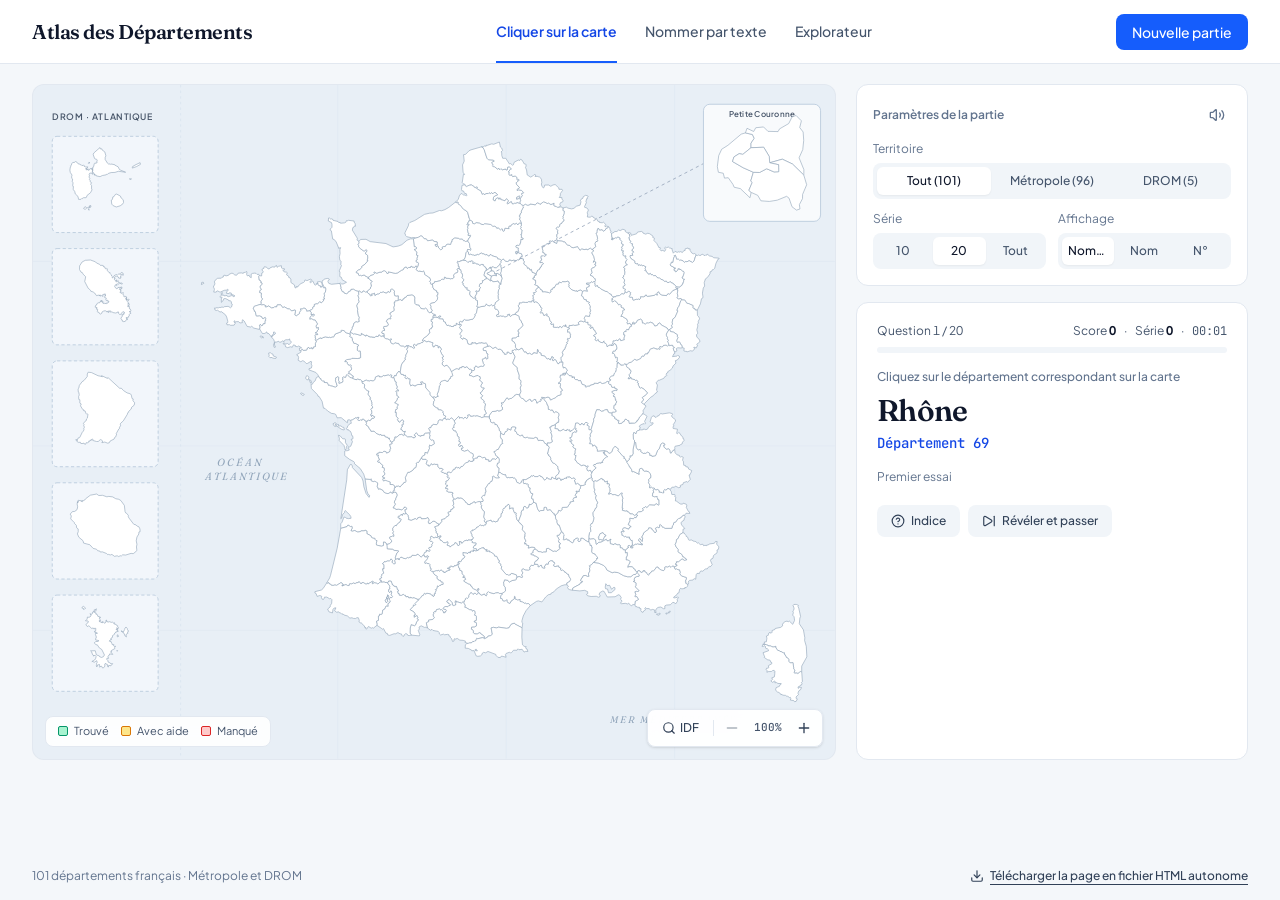
==== commit e06bf7e5: "chore: configure relative paths and add GitHub deployment Set Vite base path to relative and update " ====
--- a/public/atlas-departements.html
+++ b/public/atlas-departements.html
@@ -14240,7 +14240,7 @@
 					type: "button",
 					onClick: async () => {
 						try {
-							const res = await fetch("/atlas-departements.html");
+							const res = await fetch("./atlas-departements.html");
 							if (!res.ok) return;
 							const blob = await res.blob();
 							const url = URL.createObjectURL(blob);
@@ -14773,6 +14773,10 @@
     display: block;
   }
 
+  .contents {
+    display: contents;
+  }
+
   .flex {
     display: flex;
   }
@@ -14855,10 +14859,6 @@
 
   .min-h-0 {
     min-height: 0;
-  }
-
-  .min-h-\[460px\] {
-    min-height: 460px;
   }
 
   .min-h-screen {
